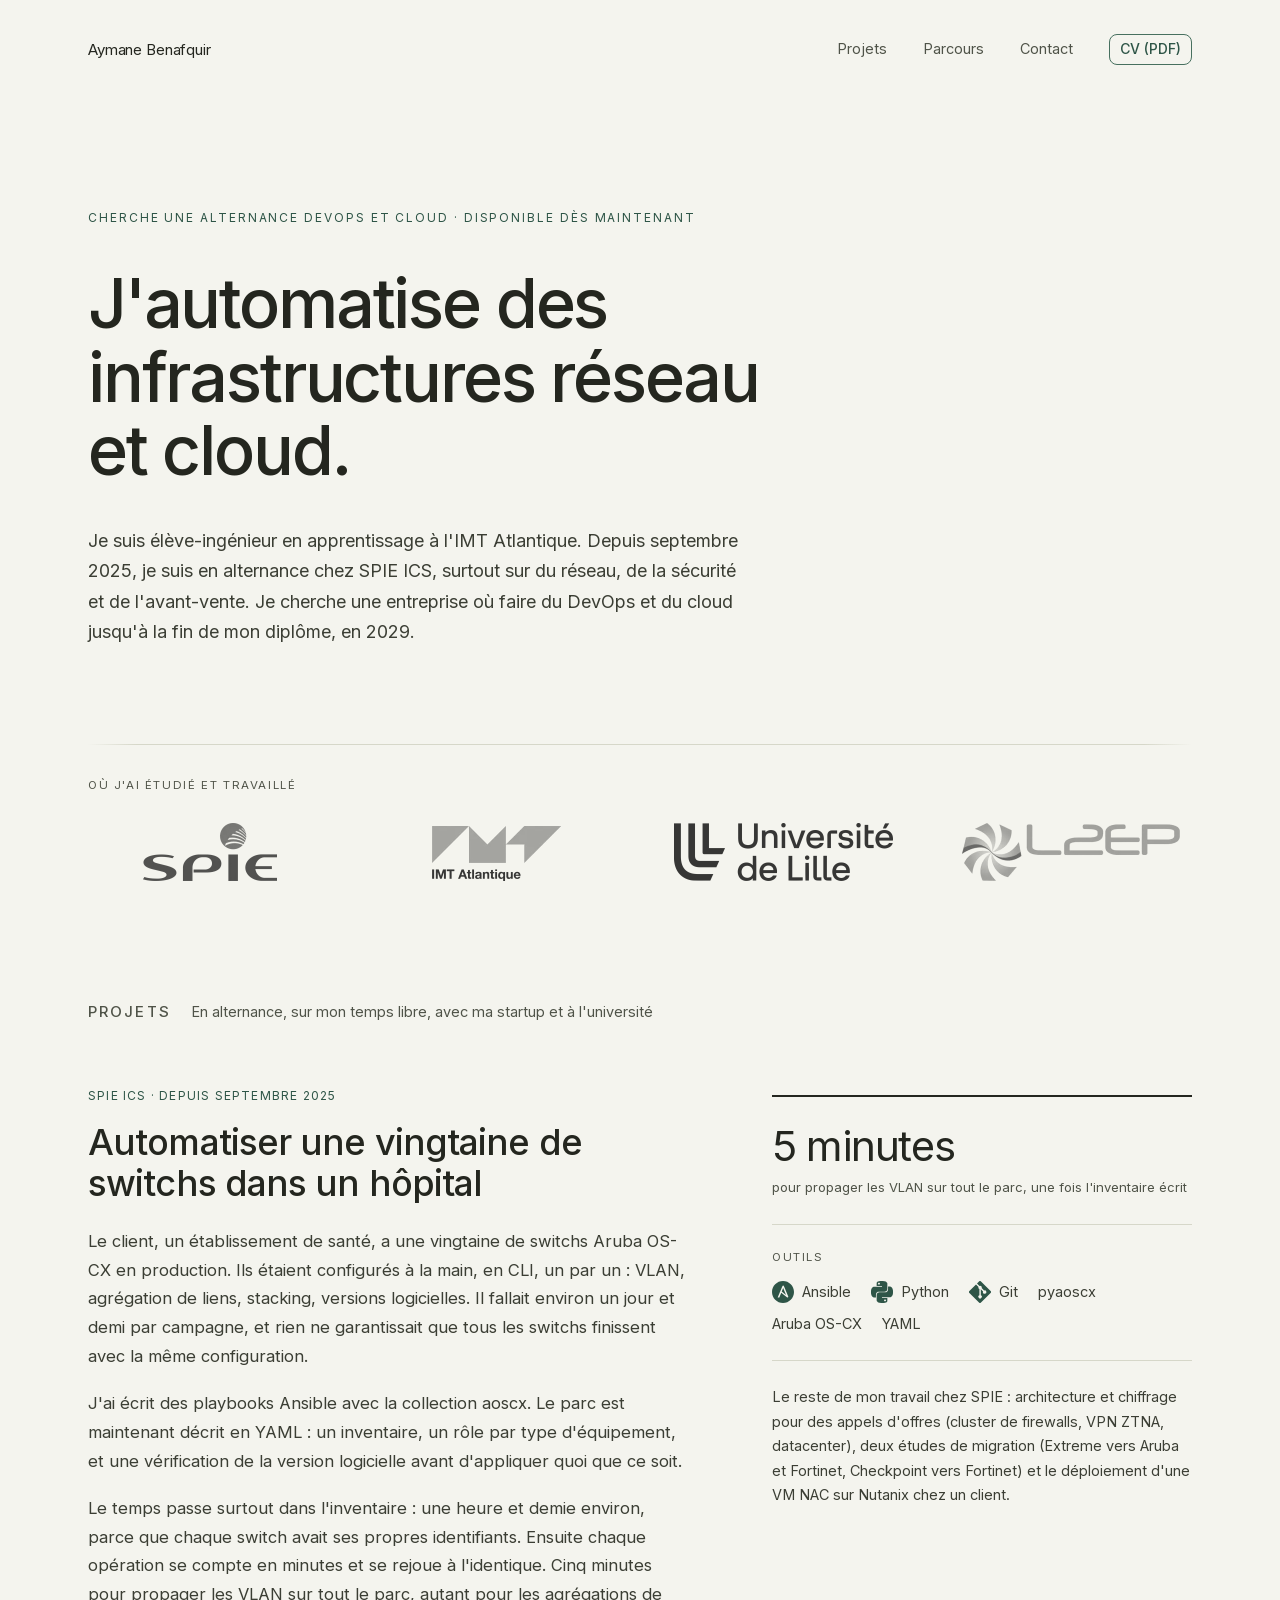
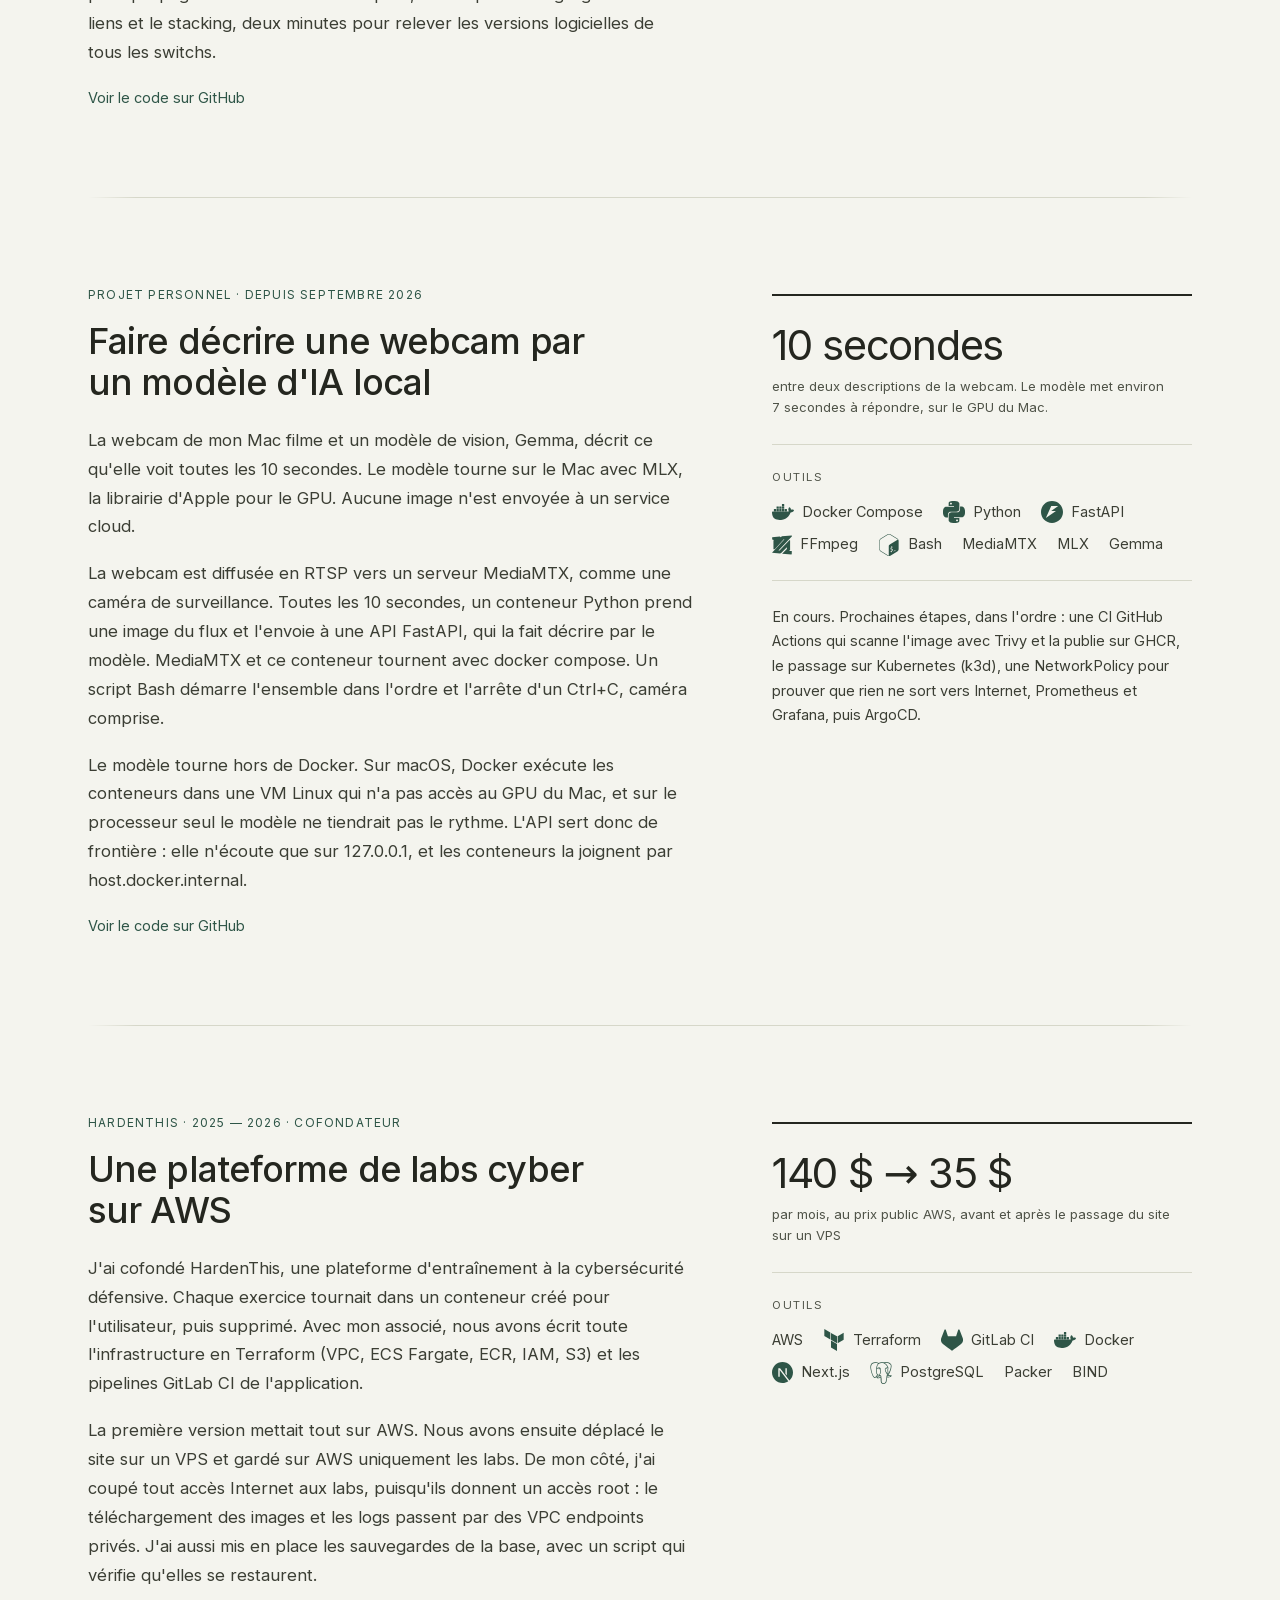
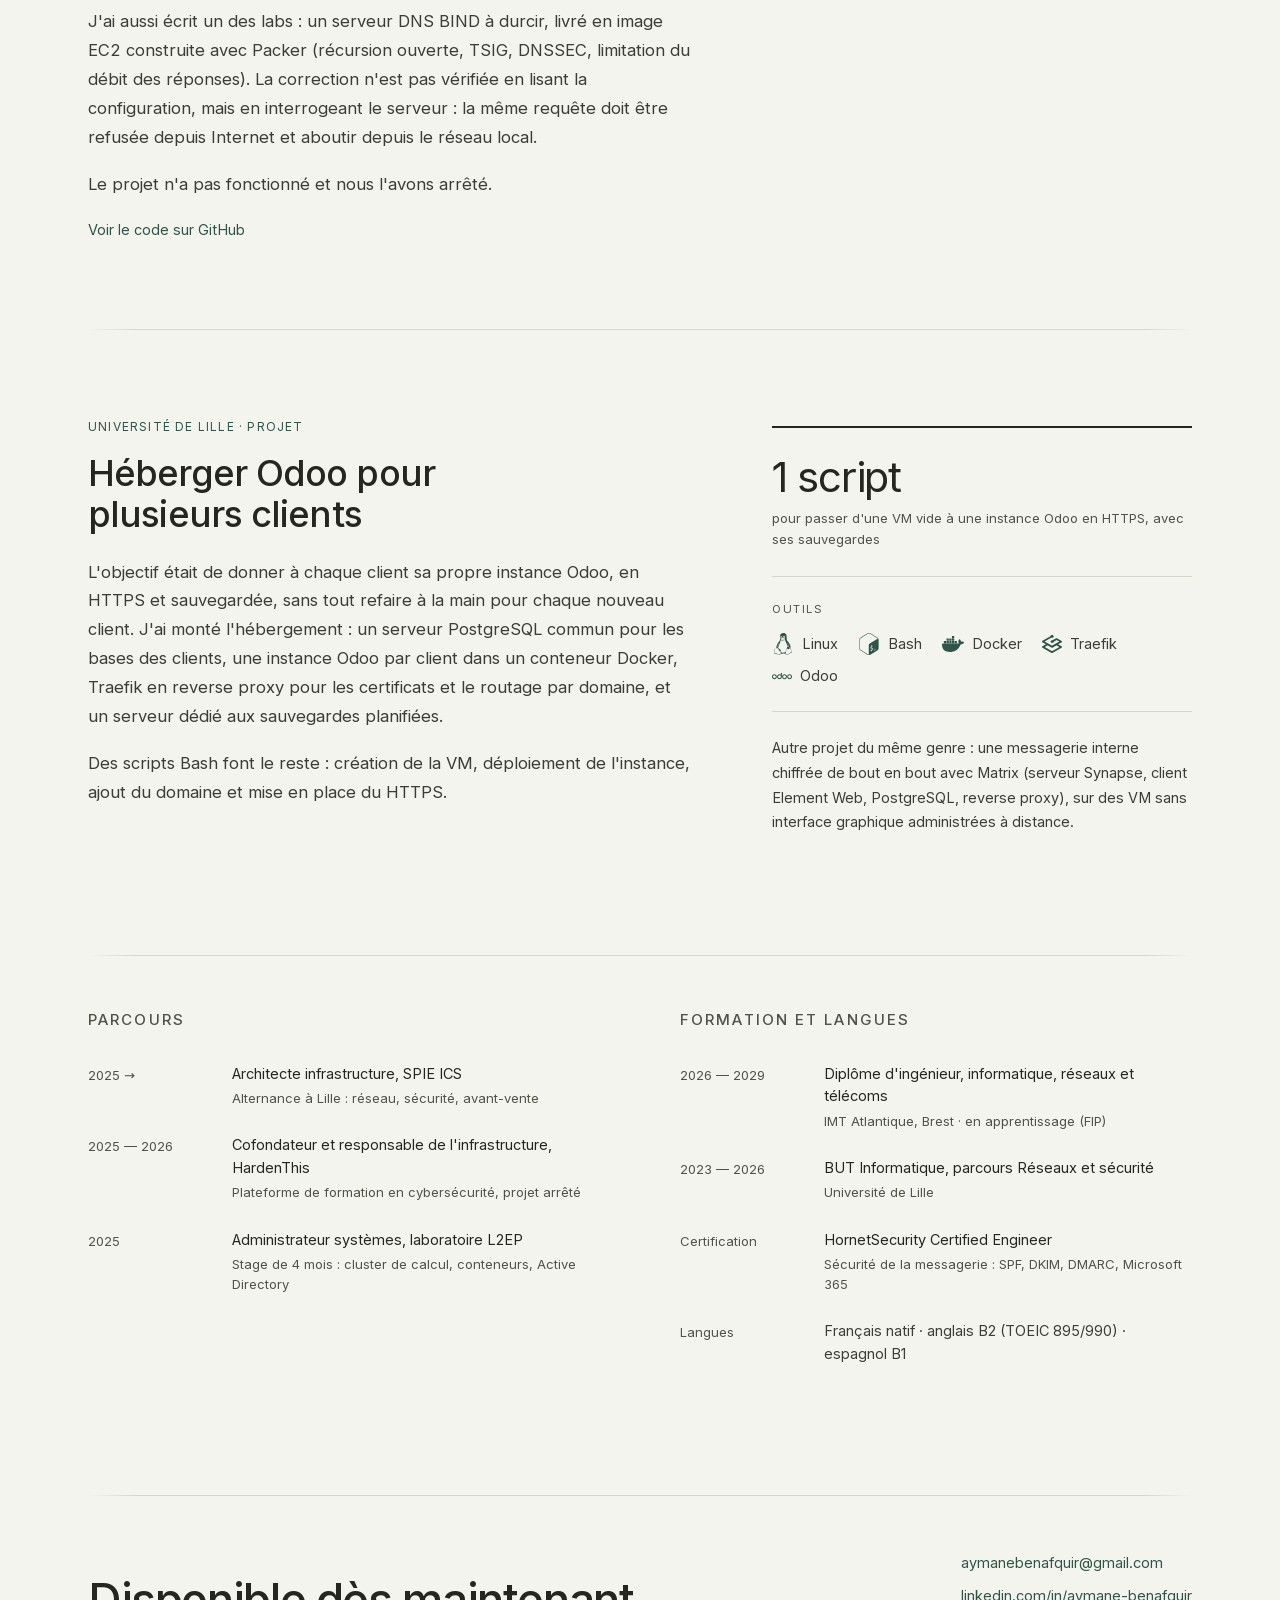
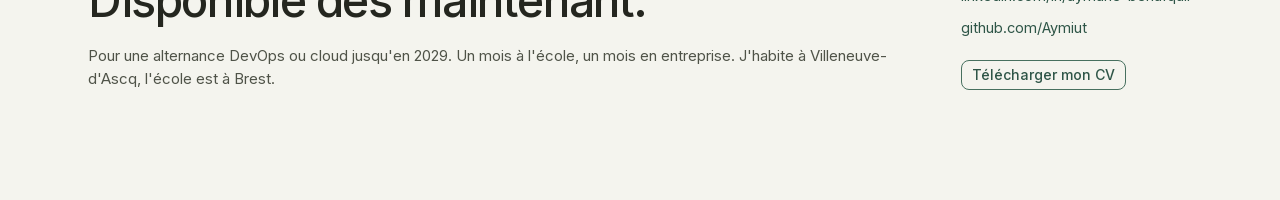
==== index.html @ 75fd4131 "Ajout du projet local-vision-assistant" ====
<!DOCTYPE html><html lang="fr"><head><meta charset="utf-8"><meta name="viewport" content="width=device-width, initial-scale=1"><title>Aymane Benafquir · Alternance DevOps et cloud</title><meta name="description" content="Élève-ingénieur en apprentissage à l'IMT Atlantique, disponible dès maintenant pour une alternance DevOps et cloud jusqu'en 2029. Terraform, Ansible, Docker, AWS, GitLab CI."><meta name="author" content="Aymane Benafquir"><meta name="theme-color" content="#f4f4ee"><link rel="canonical" href="https://aymiut.github.io/"><meta property="og:type" content="profile"><meta property="og:title" content="Aymane Benafquir · Alternance DevOps et cloud"><meta property="og:description" content="Élève-ingénieur en apprentissage à l'IMT Atlantique, disponible dès maintenant pour une alternance DevOps et cloud jusqu'en 2029. Terraform, Ansible, Docker, AWS, GitLab CI."><meta property="og:locale" content="fr_FR"><meta property="og:url" content="https://aymiut.github.io/"><link rel="icon" href="/favicon.svg" type="image/svg+xml"><style>@font-face{font-family:Inter-323dec1836a61db6;src:url("/_astro/fonts/e868cdf4720e9ea5.woff2") format("woff2");font-display:swap;unicode-range:U+0000-00FF,U+0131,U+0152-0153,U+02BB-02BC,U+02C6,U+02DA,U+02DC,U+0304,U+0308,U+0329,U+2000-206F,U+20AC,U+2122,U+2191,U+2193,U+2212,U+2215,U+FEFF,U+FFFD;font-weight:100 900;font-style:normal;}@font-face{font-family:"Inter-323dec1836a61db6 fallback: Arial";src:local("Arial");font-display:swap;font-weight:100 900;font-style:normal;size-adjust:107.1194%;ascent-override:90.4365%;descent-override:22.518%;line-gap-override:0%;}:root{--font-inter:Inter-323dec1836a61db6,"Inter-323dec1836a61db6 fallback: Arial",system-ui,-apple-system,"Segoe UI",sans-serif;}</style><link rel="preload" href="/_astro/fonts/e868cdf4720e9ea5.woff2" as="font" type="font/woff2" crossorigin><script type="application/ld+json">{"@context":"https://schema.org","@type":"Person","name":"Aymane Benafquir","jobTitle":"Élève-ingénieur en alternance, DevOps et cloud","description":"Élève-ingénieur en apprentissage à l'IMT Atlantique, disponible dès maintenant pour une alternance DevOps et cloud jusqu'en 2029. Terraform, Ansible, Docker, AWS, GitLab CI.","email":"mailto:aymanebenafquir@gmail.com","url":"https://aymiut.github.io/","sameAs":["https://www.linkedin.com/in/aymane-benafquir","https://github.com/Aymiut"],"worksFor":{"@type":"Organization","name":"SPIE ICS"},"alumniOf":[{"@type":"CollegeOrUniversity","name":"IMT Atlantique"},{"@type":"CollegeOrUniversity","name":"Université de Lille"}],"knowsAbout":["DevOps","Cloud AWS","Infrastructure réseau","Ansible","Terraform","Docker","Linux"]}</script><style>.timeline__title[data-astro-cid-iuxs3ju7]{color:var(--muted);font-size:var(--fs-base);letter-spacing:var(--ls-label);text-transform:uppercase;margin-bottom:34px}.timeline__list[data-astro-cid-iuxs3ju7]{flex-direction:column;gap:26px;padding:0;list-style:none;display:flex}.timeline__row[data-astro-cid-iuxs3ju7]{font-size:var(--fs-item);grid-template-columns:120px 1fr;gap:24px;display:grid}.timeline__date[data-astro-cid-iuxs3ju7]{color:var(--muted);font-size:var(--fs-xs);padding-top:2px}.timeline__detail[data-astro-cid-iuxs3ju7]{color:var(--muted);font-size:var(--fs-xs);margin-top:3px}.timeline__plain[data-astro-cid-iuxs3ju7]{color:var(--body)}@media (width<=640px){.timeline__row[data-astro-cid-iuxs3ju7]{grid-template-columns:1fr;gap:6px}.timeline__date[data-astro-cid-iuxs3ju7]{padding-top:0}}.background[data-astro-cid-ten37dqi]{padding-top:var(--space-section);scroll-margin-top:32px}.background__grid[data-astro-cid-ten37dqi]{gap:var(--col-gap);grid-template-columns:1fr 1fr;padding-top:56px;display:grid}@media (width<=900px){.background__grid[data-astro-cid-ten37dqi]{grid-template-columns:1fr;gap:48px}}.contact[data-astro-cid-ubqjqawr]{padding-block:var(--space-footer-top) var(--space-footer-bottom);scroll-margin-top:32px}.contact__grid[data-astro-cid-ubqjqawr]{grid-template-columns:1fr auto;align-items:end;gap:64px;margin-top:56px;display:grid}.contact__title[data-astro-cid-ubqjqawr]{max-width:20ch;font-size:var(--fs-h2);letter-spacing:var(--ls-tight);text-wrap:pretty;margin-bottom:18px;line-height:1.1}.contact__subtitle[data-astro-cid-ubqjqawr]{color:var(--muted);font-size:var(--fs-base)}.contact__links[data-astro-cid-ubqjqawr]{font-size:var(--fs-item);flex-direction:column;align-items:flex-start;gap:10px;display:flex}.contact__cv[data-astro-cid-ubqjqawr]{margin-top:10px}@media (width<=900px){.contact__grid[data-astro-cid-ubqjqawr]{grid-template-columns:1fr;align-items:start;gap:40px;margin-top:44px}}.hero[data-astro-cid-ge2uvauf]{padding-top:var(--space-hero)}.hero__inner[data-astro-cid-ge2uvauf]{max-width:824px}.hero__kicker[data-astro-cid-ge2uvauf]{color:var(--accent);font-size:var(--fs-eyebrow);letter-spacing:var(--ls-kicker);text-transform:uppercase;margin-bottom:40px}.hero__title[data-astro-cid-ge2uvauf]{font-size:var(--fs-hero);letter-spacing:var(--ls-hero);text-wrap:pretty;line-height:1.08}.hero__lead[data-astro-cid-ge2uvauf]{max-width:60ch;color:var(--body);font-size:var(--fs-lead);text-wrap:pretty;margin-top:38px;line-height:1.7}@media (width<=1100px){.hero__kicker[data-astro-cid-ge2uvauf]{margin-bottom:28px}.hero__lead[data-astro-cid-ge2uvauf]{margin-top:28px}}.logo-band[data-astro-cid-c7dxamuz]{padding-top:var(--space-band)}.logo-band__label[data-astro-cid-c7dxamuz]{color:var(--muted);font-size:var(--fs-label);letter-spacing:var(--ls-label);text-transform:uppercase;margin:32px 0 28px;font-weight:400;line-height:1.55}.logo-band__grid[data-astro-cid-c7dxamuz]{grid-template-columns:repeat(var(--logo-count), 1fr);align-items:center;gap:44px;padding:0;list-style:none;display:grid}.logo-band__cell[data-astro-cid-c7dxamuz]{justify-content:center;align-items:center;height:58px;display:flex;overflow:hidden}@media (width<=1100px){.logo-band__grid[data-astro-cid-c7dxamuz]{gap:36px}}@media (width<=640px){.logo-band__grid[data-astro-cid-c7dxamuz]{grid-template-columns:repeat(2,1fr);gap:28px}}.site-header[data-astro-cid-fzpbxy5g]{align-items:center;gap:36px;padding-block:34px;display:flex}.site-header__name[data-astro-cid-fzpbxy5g]{font-size:var(--fs-base);letter-spacing:-.01em;margin-right:auto}.site-header__nav[data-astro-cid-fzpbxy5g]{font-size:var(--fs-small);align-items:center;gap:36px;display:flex}.site-header__link[data-astro-cid-fzpbxy5g]{color:var(--muted)}.site-header__link[data-astro-cid-fzpbxy5g]:hover{color:var(--accent)}@media (width<=700px){.site-header[data-astro-cid-fzpbxy5g]{flex-wrap:wrap;gap:16px 24px;padding-block:24px}.site-header__name[data-astro-cid-fzpbxy5g]{flex:1 0 100%;margin-right:0}.site-header__nav[data-astro-cid-fzpbxy5g]{gap:20px;margin-right:auto}}.tool-icon[data-astro-cid-k4aetswt]{color:var(--accent);display:inline-flex}.tool-icon[data-astro-cid-k4aetswt] svg{width:auto;height:var(--tool-icon-height)}.case[data-astro-cid-p5wr5ghm]{grid-template-columns:1fr var(--aside-width);gap:var(--col-gap);align-items:start;display:grid}.case__eyebrow[data-astro-cid-p5wr5ghm]{color:var(--accent);font-size:var(--fs-eyebrow);letter-spacing:var(--ls-eyebrow);text-transform:uppercase;margin-bottom:16px}.case__title[data-astro-cid-p5wr5ghm]{max-width:22ch;font-size:var(--fs-h3);letter-spacing:var(--ls-h3);text-wrap:pretty;margin-bottom:22px;line-height:1.15}.case__link[data-astro-cid-p5wr5ghm]{font-size:var(--fs-item);margin-top:20px}.case__text[data-astro-cid-p5wr5ghm]{max-width:62ch;color:var(--body);font-size:var(--fs-body);line-height:1.75}.case__text[data-astro-cid-p5wr5ghm]+.case__text[data-astro-cid-p5wr5ghm]{margin-top:18px}.case__aside[data-astro-cid-p5wr5ghm]{padding-top:8px}.case__block[data-astro-cid-p5wr5ghm]{border-top:1px solid var(--rule);padding:24px 0}.case__block[data-astro-cid-p5wr5ghm]:last-child{padding-bottom:0}.case__block--stat[data-astro-cid-p5wr5ghm]{border-top:2px solid var(--ink);padding:28px 0 26px}.case__stat[data-astro-cid-p5wr5ghm]{font-size:var(--fs-stat);letter-spacing:var(--ls-tight);line-height:1}.case__stat-caption[data-astro-cid-p5wr5ghm]{color:var(--muted);font-size:var(--fs-xs);margin-top:10px;line-height:1.6}.case__label[data-astro-cid-p5wr5ghm]{color:var(--muted);font-size:var(--fs-label);letter-spacing:var(--ls-label);text-transform:uppercase;margin-bottom:14px}.case__tools[data-astro-cid-p5wr5ghm]{flex-wrap:wrap;align-items:center;gap:10px 20px;padding:0;list-style:none;display:flex}.case__tool[data-astro-cid-p5wr5ghm]{align-items:center;gap:8px;display:inline-flex}.case__tool-name[data-astro-cid-p5wr5ghm]{color:var(--body);font-size:var(--fs-item)}.case__note[data-astro-cid-p5wr5ghm]{color:var(--body);font-size:var(--fs-small);line-height:1.7}.case__shot[data-astro-cid-p5wr5ghm]{border-radius:var(--radius-frame);background:var(--surface);height:210px;box-shadow:0 0 0 1px var(--rule);overflow:hidden}.case__shot[data-astro-cid-p5wr5ghm] img{object-fit:cover;width:100%;height:100%}@media (width<=1100px){.case[data-astro-cid-p5wr5ghm]{grid-template-columns:1fr;gap:44px}.case__aside[data-astro-cid-p5wr5ghm]{max-width:520px;padding-top:0}}.work[data-astro-cid-2bvzee3v]{padding-top:var(--space-section);scroll-margin-top:32px}.work__head[data-astro-cid-2bvzee3v]{align-items:baseline;gap:20px;margin-bottom:64px;display:flex}.work__title[data-astro-cid-2bvzee3v]{color:var(--muted);font-size:var(--fs-base);letter-spacing:var(--ls-label);text-transform:uppercase}.work__gloss[data-astro-cid-2bvzee3v]{color:var(--muted);font-size:var(--fs-small)}.work__list[data-astro-cid-2bvzee3v]{gap:var(--space-case-gap);flex-direction:column;display:flex}@media (width<=700px){.work__head[data-astro-cid-2bvzee3v]{flex-direction:column;gap:10px;margin-bottom:48px}}:root{color-scheme:light;--ground:#f4f4ee;--surface:#fbfbf6;--ink:#24261f;--body:#3b3e34;--muted:#4f5348;--rule:#d6d7c9;--rule-light:#e3e4d9;--accent:#2e5547;--accent-line:#47705f;--accent-tint:#e3ece6;--accent-tint-strong:#cfddd5;--accent-press:#1f3b31;--font-sans:var(--font-inter);--font-mono:ui-monospace, Menlo, Consolas, monospace;--fs-hero:clamp(38px, 6vw, 68px);--fs-h2:clamp(32px, 4.4vw, 46px);--fs-h3:clamp(26px, 3.4vw, 36px);--fs-stat:42px;--fs-lead:18px;--fs-body:16.5px;--fs-base:15px;--fs-item:14.5px;--fs-small:14.5px;--fs-xs:13px;--fs-eyebrow:12px;--fs-label:11.5px;--ls-hero:-.032em;--ls-tight:-.03em;--ls-h3:-.025em;--ls-title:-.015em;--ls-eyebrow:.1em;--ls-label:.14em;--ls-kicker:.16em;--page-max:1280px;--gutter:88px;--col-gap:80px;--aside-width:420px;--space-hero:110px;--space-band:96px;--space-section:120px;--space-case-gap:88px;--space-footer-top:130px;--space-footer-bottom:110px;--radius:8px;--radius-frame:10px;--radius-slot:6px;--rule-fade:48px}@media (width<=1100px){:root{--gutter:40px;--col-gap:56px;--space-hero:72px;--space-band:72px;--space-section:88px;--space-case-gap:64px;--space-footer-top:96px;--space-footer-bottom:72px;--rule-fade:24px}}@media (width<=640px){:root{--gutter:24px;--space-case-gap:56px}}*,:before,:after{box-sizing:border-box}html{-webkit-text-size-adjust:100%}@media (prefers-reduced-motion:no-preference){html{scroll-behavior:smooth}}body{background:var(--ground);color:var(--ink);font-family:var(--font-sans);font-size:var(--fs-base);-webkit-font-smoothing:antialiased;-moz-osx-font-smoothing:grayscale;margin:0;line-height:1.55}h1,h2,h3,h4{letter-spacing:var(--ls-title);margin:0;font-weight:500;line-height:1.12}p,figure,ul,ol{margin:0}img,svg{max-width:100%;display:block}a{color:var(--accent);text-underline-offset:3px;text-decoration:none}a:hover{color:var(--accent-line)}a:active{color:var(--accent-press)}:focus{outline:none}:focus-visible{outline:2px solid var(--accent);outline-offset:2px}::selection{background:#2e554738}.button{border:1px solid var(--accent-line);border-radius:var(--radius);color:var(--accent);font:500 14px/1.2 var(--font-sans);cursor:pointer;background:0 0;justify-content:center;align-items:center;gap:6px;padding:6px 10px;display:inline-flex}.button:hover{background:var(--accent-tint);border-color:var(--accent);color:var(--accent)}.button:active{background:var(--accent-tint-strong);color:var(--accent-press)}.shell{width:100%;max-width:var(--page-max);padding-inline:var(--gutter);margin-inline:auto}.rule{background:linear-gradient(to right, transparent, var(--rule) var(--rule-fade), var(--rule) calc(100% - var(--rule-fade)), transparent);border:0;height:1px}.logo-ink{filter:grayscale()contrast(1.05);opacity:.78;mix-blend-mode:multiply}.slot{border:1px dashed var(--rule);border-radius:var(--radius-slot);width:100%;height:100%;color:var(--muted);font:400 10.5px/1.35 var(--font-mono);text-align:center;background:repeating-linear-gradient(135deg,#2e55470d 0 6px,#0000 6px 12px);justify-content:center;align-items:center;padding:4px;display:flex}.logo-ink{object-fit:contain;width:auto;max-width:100%;height:auto;max-height:100%}
</style></head><body><header class="site-header shell" data-astro-cid-fzpbxy5g><span class="site-header__name" data-astro-cid-fzpbxy5g>Aymane Benafquir</span><nav class="site-header__nav" aria-label="Sections de la page" data-astro-cid-fzpbxy5g><a class="site-header__link" href="#projets" data-astro-cid-fzpbxy5g>Projets</a><a class="site-header__link" href="#parcours" data-astro-cid-fzpbxy5g>Parcours</a><a class="site-header__link" href="#contact" data-astro-cid-fzpbxy5g>Contact</a></nav><a class="button" href="/cv/aymane-benafquir.pdf" target="_blank" rel="noopener" data-astro-cid-fzpbxy5g>CV (PDF)</a></header><main><section class="hero shell" aria-labelledby="hero-title" data-astro-cid-ge2uvauf><div class="hero__inner" data-astro-cid-ge2uvauf><p class="hero__kicker" data-astro-cid-ge2uvauf>Cherche une alternance DevOps et cloud · disponible dès maintenant</p><h1 class="hero__title" id="hero-title" data-astro-cid-ge2uvauf>J&#39;automatise des infrastructures réseau et cloud.</h1><p class="hero__lead" data-astro-cid-ge2uvauf>Je suis élève-ingénieur en apprentissage à l&#39;IMT Atlantique. Depuis septembre 2025, je suis en alternance chez SPIE ICS, surtout sur du réseau, de la sécurité et de l&#39;avant-vente. Je cherche une entreprise où faire du DevOps et du cloud jusqu&#39;à la fin de mon diplôme, en 2029.</p></div></section><section class="logo-band shell" aria-labelledby="logo-band-label" data-astro-cid-c7dxamuz><div class="rule"></div><h2 class="logo-band__label" id="logo-band-label" data-astro-cid-c7dxamuz>Où j&#39;ai étudié et travaillé</h2><ul class="logo-band__grid" style="--logo-count: 4" data-astro-cid-c7dxamuz><li class="logo-band__cell" data-astro-cid-c7dxamuz><img src="/_astro/logo-spie.Cn-QYblG_Zw5tno.webp" alt="SPIE" loading="lazy" decoding="async" width="268" height="116" class="logo-ink"></li><li class="logo-band__cell" data-astro-cid-c7dxamuz><img src="/_astro/logo-imt-atlantique-compact.BAsSj_oI_2m4LKG.webp" alt="IMT Atlantique" loading="lazy" decoding="async" width="262" height="116" class="logo-ink"></li><li class="logo-band__cell" data-astro-cid-c7dxamuz><img src="/_astro/logo-universite-de-lille.CtLli8rW_2w5Yw.webp" alt="Université de Lille" loading="lazy" decoding="async" width="438" height="116" class="logo-ink"></li><li class="logo-band__cell" data-astro-cid-c7dxamuz><img src="/_astro/logo-l2ep-compact.CqHVAEwE_ZhSQzs.webp" alt="Laboratoire L2EP" loading="lazy" decoding="async" width="436" height="116" class="logo-ink"></li></ul></section><section class="work shell" id="projets" aria-labelledby="work-title" data-astro-cid-2bvzee3v><div class="work__head" data-astro-cid-2bvzee3v><h2 class="work__title" id="work-title" data-astro-cid-2bvzee3v>Projets</h2><p class="work__gloss" data-astro-cid-2bvzee3v>En alternance, sur mon temps libre, avec ma startup et à l&#39;université</p></div><div class="work__list" data-astro-cid-2bvzee3v><article class="case" data-astro-cid-p5wr5ghm><div class="case__body" data-astro-cid-p5wr5ghm><p class="case__eyebrow" data-astro-cid-p5wr5ghm>SPIE ICS · depuis septembre 2025</p><h3 class="case__title" data-astro-cid-p5wr5ghm>Automatiser une vingtaine de switchs dans un hôpital</h3><p class="case__text" data-astro-cid-p5wr5ghm>Le client, un établissement de santé, a une vingtaine de switchs Aruba OS-CX en production. Ils étaient configurés à la main, en CLI, un par un : VLAN, agrégation de liens, stacking, versions logicielles. Il fallait environ un jour et demi par campagne, et rien ne garantissait que tous les switchs finissent avec la même configuration.</p><p class="case__text" data-astro-cid-p5wr5ghm>J&#39;ai écrit des playbooks Ansible avec la collection aoscx. Le parc est maintenant décrit en YAML : un inventaire, un rôle par type d&#39;équipement, et une vérification de la version logicielle avant d&#39;appliquer quoi que ce soit.</p><p class="case__text" data-astro-cid-p5wr5ghm>Le temps passe surtout dans l&#39;inventaire : une heure et demie environ, parce que chaque switch avait ses propres identifiants. Ensuite chaque opération se compte en minutes et se rejoue à l&#39;identique. Cinq minutes pour propager les VLAN sur tout le parc, autant pour les agrégations de liens et le stacking, deux minutes pour relever les versions logicielles de tous les switchs.</p><p class="case__link" data-astro-cid-p5wr5ghm><a href="https://github.com/Aymiut/ansible-aruba-oscx" target="_blank" rel="noopener" data-astro-cid-p5wr5ghm>Voir le code sur GitHub</a></p></div><div class="case__aside" data-astro-cid-p5wr5ghm><div class="case__block case__block--stat" data-astro-cid-p5wr5ghm><p class="case__stat" data-astro-cid-p5wr5ghm>5 minutes</p><p class="case__stat-caption" data-astro-cid-p5wr5ghm>pour propager les VLAN sur tout le parc, une fois l&#39;inventaire écrit</p></div><div class="case__block" data-astro-cid-p5wr5ghm><p class="case__label" data-astro-cid-p5wr5ghm>Outils</p><ul class="case__tools" data-astro-cid-p5wr5ghm><li class="case__tool" data-astro-cid-p5wr5ghm><span class="tool-icon" style="--tool-icon-height: 22px" data-astro-cid-k4aetswt><svg fill="currentColor" role="img" viewBox="0 0 24 24" xmlns="http://www.w3.org/2000/svg"><title>Ansible</title><path d="M10.617 11.473l4.686 3.695-3.102-7.662zM12 0C5.371 0 0 5.371 0 12s5.371 12 12 12 12-5.371 12-12S18.629 0 12 0zm5.797 17.305c-.011.471-.403.842-.875.83-.236 0-.416-.09-.664-.293l-6.19-5-2.079 5.203H6.191L11.438 5.44c.124-.314.427-.52.764-.506.326-.014.63.189.742.506l4.774 11.494c.045.111.08.234.08.348-.001.009-.001.009-.001.023z"/></svg></span><span class="case__tool-name" data-astro-cid-p5wr5ghm>Ansible</span></li><li class="case__tool" data-astro-cid-p5wr5ghm><span class="tool-icon" style="--tool-icon-height: 22px" data-astro-cid-k4aetswt><svg fill="currentColor" role="img" viewBox="0 0 24 24" xmlns="http://www.w3.org/2000/svg"><title>Python</title><path d="M14.25.18l.9.2.73.26.59.3.45.32.34.34.25.34.16.33.1.3.04.26.02.2-.01.13V8.5l-.05.63-.13.55-.21.46-.26.38-.3.31-.33.25-.35.19-.35.14-.33.1-.3.07-.26.04-.21.02H8.77l-.69.05-.59.14-.5.22-.41.27-.33.32-.27.35-.2.36-.15.37-.1.35-.07.32-.04.27-.02.21v3.06H3.17l-.21-.03-.28-.07-.32-.12-.35-.18-.36-.26-.36-.36-.35-.46-.32-.59-.28-.73-.21-.88-.14-1.05-.05-1.23.06-1.22.16-1.04.24-.87.32-.71.36-.57.4-.44.42-.33.42-.24.4-.16.36-.1.32-.05.24-.01h.16l.06.01h8.16v-.83H6.18l-.01-2.75-.02-.37.05-.34.11-.31.17-.28.25-.26.31-.23.38-.2.44-.18.51-.15.58-.12.64-.1.71-.06.77-.04.84-.02 1.27.05zm-6.3 1.98l-.23.33-.08.41.08.41.23.34.33.22.41.09.41-.09.33-.22.23-.34.08-.41-.08-.41-.23-.33-.33-.22-.41-.09-.41.09zm13.09 3.95l.28.06.32.12.35.18.36.27.36.35.35.47.32.59.28.73.21.88.14 1.04.05 1.23-.06 1.23-.16 1.04-.24.86-.32.71-.36.57-.4.45-.42.33-.42.24-.4.16-.36.09-.32.05-.24.02-.16-.01h-8.22v.82h5.84l.01 2.76.02.36-.05.34-.11.31-.17.29-.25.25-.31.24-.38.2-.44.17-.51.15-.58.13-.64.09-.71.07-.77.04-.84.01-1.27-.04-1.07-.14-.9-.2-.73-.25-.59-.3-.45-.33-.34-.34-.25-.34-.16-.33-.1-.3-.04-.25-.02-.2.01-.13v-5.34l.05-.64.13-.54.21-.46.26-.38.3-.32.33-.24.35-.2.35-.14.33-.1.3-.06.26-.04.21-.02.13-.01h5.84l.69-.05.59-.14.5-.21.41-.28.33-.32.27-.35.2-.36.15-.36.1-.35.07-.32.04-.28.02-.21V6.07h2.09l.14.01zm-6.47 14.25l-.23.33-.08.41.08.41.23.33.33.23.41.08.41-.08.33-.23.23-.33.08-.41-.08-.41-.23-.33-.33-.23-.41-.08-.41.08z"/></svg></span><span class="case__tool-name" data-astro-cid-p5wr5ghm>Python</span></li><li class="case__tool" data-astro-cid-p5wr5ghm><span class="tool-icon" style="--tool-icon-height: 22px" data-astro-cid-k4aetswt><svg fill="currentColor" role="img" viewBox="0 0 24 24" xmlns="http://www.w3.org/2000/svg"><title>Git</title><path d="M13.09 23.549a1.54 1.54 0 0 1-2.18 0L.451 13.089a1.54 1.54 0 0 1 0-2.179l7.191-7.19 2.733 2.733a1.85 1.85 0 0 0 .964 2.326v6.66a1.849 1.849 0 1 0 1.54 0V8.957l2.508 2.508a1.85 1.85 0 1 0 1.09-1.09l-2.634-2.634a1.85 1.85 0 0 0-2.378-2.377L8.73 2.63 10.91.451a1.54 1.54 0 0 1 2.179 0l10.459 10.46a1.54 1.54 0 0 1 0 2.179z"/></svg></span><span class="case__tool-name" data-astro-cid-p5wr5ghm>Git</span></li><li class="case__tool" data-astro-cid-p5wr5ghm><span class="case__tool-name" data-astro-cid-p5wr5ghm>pyaoscx</span></li><li class="case__tool" data-astro-cid-p5wr5ghm><span class="case__tool-name" data-astro-cid-p5wr5ghm>Aruba OS-CX</span></li><li class="case__tool" data-astro-cid-p5wr5ghm><span class="case__tool-name" data-astro-cid-p5wr5ghm>YAML</span></li></ul></div><p class="case__block case__note" data-astro-cid-p5wr5ghm>Le reste de mon travail chez SPIE : architecture et chiffrage pour des appels d&#39;offres (cluster de firewalls, VPN ZTNA, datacenter), deux études de migration (Extreme vers Aruba et Fortinet, Checkpoint vers Fortinet) et le déploiement d&#39;une VM NAC sur Nutanix chez un client.</p></div></article><div class="rule"></div><article class="case" data-astro-cid-p5wr5ghm><div class="case__body" data-astro-cid-p5wr5ghm><p class="case__eyebrow" data-astro-cid-p5wr5ghm>Projet personnel · depuis septembre 2026</p><h3 class="case__title" data-astro-cid-p5wr5ghm>Faire décrire une webcam par un modèle d&#39;IA local</h3><p class="case__text" data-astro-cid-p5wr5ghm>La webcam de mon Mac filme et un modèle de vision, Gemma, décrit ce qu&#39;elle voit toutes les 10 secondes. Le modèle tourne sur le Mac avec MLX, la librairie d&#39;Apple pour le GPU. Aucune image n&#39;est envoyée à un service cloud.</p><p class="case__text" data-astro-cid-p5wr5ghm>La webcam est diffusée en RTSP vers un serveur MediaMTX, comme une caméra de surveillance. Toutes les 10 secondes, un conteneur Python prend une image du flux et l&#39;envoie à une API FastAPI, qui la fait décrire par le modèle. MediaMTX et ce conteneur tournent avec docker compose. Un script Bash démarre l&#39;ensemble dans l&#39;ordre et l&#39;arrête d&#39;un Ctrl+C, caméra comprise.</p><p class="case__text" data-astro-cid-p5wr5ghm>Le modèle tourne hors de Docker. Sur macOS, Docker exécute les conteneurs dans une VM Linux qui n&#39;a pas accès au GPU du Mac, et sur le processeur seul le modèle ne tiendrait pas le rythme. L&#39;API sert donc de frontière : elle n&#39;écoute que sur 127.0.0.1, et les conteneurs la joignent par host.docker.internal.</p><p class="case__link" data-astro-cid-p5wr5ghm><a href="https://github.com/Aymiut/local-vision-assistant" target="_blank" rel="noopener" data-astro-cid-p5wr5ghm>Voir le code sur GitHub</a></p></div><div class="case__aside" data-astro-cid-p5wr5ghm><div class="case__block case__block--stat" data-astro-cid-p5wr5ghm><p class="case__stat" data-astro-cid-p5wr5ghm>10 secondes</p><p class="case__stat-caption" data-astro-cid-p5wr5ghm>entre deux descriptions de la webcam. Le modèle met environ 7 secondes à répondre, sur le GPU du Mac.</p></div><div class="case__block" data-astro-cid-p5wr5ghm><p class="case__label" data-astro-cid-p5wr5ghm>Outils</p><ul class="case__tools" data-astro-cid-p5wr5ghm><li class="case__tool" data-astro-cid-p5wr5ghm><span class="tool-icon" style="--tool-icon-height: 22px" data-astro-cid-k4aetswt><svg fill="currentColor" role="img" viewBox="0 0 24 24" xmlns="http://www.w3.org/2000/svg"><title>Docker Compose</title><path d="M13.983 11.078h2.119a.186.186 0 00.186-.185V9.006a.186.186 0 00-.186-.186h-2.119a.185.185 0 00-.185.185v1.888c0 .102.083.185.185.185m-2.954-5.43h2.118a.186.186 0 00.186-.186V3.574a.186.186 0 00-.186-.185h-2.118a.185.185 0 00-.185.185v1.888c0 .102.082.185.185.185m0 2.716h2.118a.187.187 0 00.186-.186V6.29a.186.186 0 00-.186-.185h-2.118a.185.185 0 00-.185.185v1.887c0 .102.082.185.185.186m-2.93 0h2.12a.186.186 0 00.184-.186V6.29a.185.185 0 00-.185-.185H8.1a.185.185 0 00-.185.185v1.887c0 .102.083.185.185.186m-2.964 0h2.119a.186.186 0 00.185-.186V6.29a.185.185 0 00-.185-.185H5.136a.186.186 0 00-.186.185v1.887c0 .102.084.185.186.186m5.893 2.715h2.118a.186.186 0 00.186-.185V9.006a.186.186 0 00-.186-.186h-2.118a.185.185 0 00-.185.185v1.888c0 .102.082.185.185.185m-2.93 0h2.12a.185.185 0 00.184-.185V9.006a.185.185 0 00-.184-.186h-2.12a.185.185 0 00-.184.185v1.888c0 .102.083.185.185.185m-2.964 0h2.119a.185.185 0 00.185-.185V9.006a.185.185 0 00-.184-.186h-2.12a.186.186 0 00-.186.186v1.887c0 .102.084.185.186.185m-2.92 0h2.12a.185.185 0 00.184-.185V9.006a.185.185 0 00-.184-.186h-2.12a.185.185 0 00-.184.185v1.888c0 .102.082.185.185.185M23.763 9.89c-.065-.051-.672-.51-1.954-.51-.338.001-.676.03-1.01.087-.248-1.7-1.653-2.53-1.716-2.566l-.344-.199-.226.327c-.284.438-.49.922-.612 1.43-.23.97-.09 1.882.403 2.661-.595.332-1.55.413-1.744.42H.751a.751.751 0 00-.75.748 11.376 11.376 0 00.692 4.062c.545 1.428 1.355 2.48 2.41 3.124 1.18.723 3.1 1.137 5.275 1.137.983.003 1.963-.086 2.93-.266a12.248 12.248 0 003.823-1.389c.98-.567 1.86-1.288 2.61-2.136 1.252-1.418 1.998-2.997 2.553-4.4h.221c1.372 0 2.215-.549 2.68-1.009.309-.293.55-.65.707-1.046l.098-.288Z"/></svg></span><span class="case__tool-name" data-astro-cid-p5wr5ghm>Docker Compose</span></li><li class="case__tool" data-astro-cid-p5wr5ghm><span class="tool-icon" style="--tool-icon-height: 22px" data-astro-cid-k4aetswt><svg fill="currentColor" role="img" viewBox="0 0 24 24" xmlns="http://www.w3.org/2000/svg"><title>Python</title><path d="M14.25.18l.9.2.73.26.59.3.45.32.34.34.25.34.16.33.1.3.04.26.02.2-.01.13V8.5l-.05.63-.13.55-.21.46-.26.38-.3.31-.33.25-.35.19-.35.14-.33.1-.3.07-.26.04-.21.02H8.77l-.69.05-.59.14-.5.22-.41.27-.33.32-.27.35-.2.36-.15.37-.1.35-.07.32-.04.27-.02.21v3.06H3.17l-.21-.03-.28-.07-.32-.12-.35-.18-.36-.26-.36-.36-.35-.46-.32-.59-.28-.73-.21-.88-.14-1.05-.05-1.23.06-1.22.16-1.04.24-.87.32-.71.36-.57.4-.44.42-.33.42-.24.4-.16.36-.1.32-.05.24-.01h.16l.06.01h8.16v-.83H6.18l-.01-2.75-.02-.37.05-.34.11-.31.17-.28.25-.26.31-.23.38-.2.44-.18.51-.15.58-.12.64-.1.71-.06.77-.04.84-.02 1.27.05zm-6.3 1.98l-.23.33-.08.41.08.41.23.34.33.22.41.09.41-.09.33-.22.23-.34.08-.41-.08-.41-.23-.33-.33-.22-.41-.09-.41.09zm13.09 3.95l.28.06.32.12.35.18.36.27.36.35.35.47.32.59.28.73.21.88.14 1.04.05 1.23-.06 1.23-.16 1.04-.24.86-.32.71-.36.57-.4.45-.42.33-.42.24-.4.16-.36.09-.32.05-.24.02-.16-.01h-8.22v.82h5.84l.01 2.76.02.36-.05.34-.11.31-.17.29-.25.25-.31.24-.38.2-.44.17-.51.15-.58.13-.64.09-.71.07-.77.04-.84.01-1.27-.04-1.07-.14-.9-.2-.73-.25-.59-.3-.45-.33-.34-.34-.25-.34-.16-.33-.1-.3-.04-.25-.02-.2.01-.13v-5.34l.05-.64.13-.54.21-.46.26-.38.3-.32.33-.24.35-.2.35-.14.33-.1.3-.06.26-.04.21-.02.13-.01h5.84l.69-.05.59-.14.5-.21.41-.28.33-.32.27-.35.2-.36.15-.36.1-.35.07-.32.04-.28.02-.21V6.07h2.09l.14.01zm-6.47 14.25l-.23.33-.08.41.08.41.23.33.33.23.41.08.41-.08.33-.23.23-.33.08-.41-.08-.41-.23-.33-.33-.23-.41-.08-.41.08z"/></svg></span><span class="case__tool-name" data-astro-cid-p5wr5ghm>Python</span></li><li class="case__tool" data-astro-cid-p5wr5ghm><span class="tool-icon" style="--tool-icon-height: 22px" data-astro-cid-k4aetswt><svg fill="currentColor" role="img" viewBox="0 0 24 24" xmlns="http://www.w3.org/2000/svg"><title>FastAPI</title><path d="M12 .0387C5.3729.0384.0003 5.3931 0 11.9988c-.001 6.6066 5.372 11.9628 12 11.9625 6.628.0003 12.001-5.3559 12-11.9625-.0003-6.6057-5.3729-11.9604-12-11.96m-.829 5.4153h7.55l-7.5805 5.3284h5.1828L5.279 18.5436q2.9466-6.5444 5.892-13.0896"/></svg></span><span class="case__tool-name" data-astro-cid-p5wr5ghm>FastAPI</span></li><li class="case__tool" data-astro-cid-p5wr5ghm><span class="tool-icon" style="--tool-icon-height: 20px" data-astro-cid-k4aetswt><svg fill="currentColor" role="img" viewBox="0 0 24 24" xmlns="http://www.w3.org/2000/svg"><title>FFmpeg</title><path d="M21.72 17.91V6.5l-.53-.49L9.05 18.52l-1.29-.06L24 1.53l-.33-.95-11.93 1-5.75 6.6v-.23l4.7-5.39-1.38-.77-9.11.77v2.85l1.91.46v.01l.19-.01-.56.66v10.6c.609-.126 1.22-.241 1.83-.36L14.12 5.22l.83-.04L0 21.44l9.67.82 1.35-.77 6.82-6.74v2.15l-5.72 5.57 11.26.95.35-.94v-3.16l-3.29-.18c.434-.403.858-.816 1.28-1.23z"/></svg></span><span class="case__tool-name" data-astro-cid-p5wr5ghm>FFmpeg</span></li><li class="case__tool" data-astro-cid-p5wr5ghm><span class="tool-icon" style="--tool-icon-height: 22px" data-astro-cid-k4aetswt><svg fill="currentColor" role="img" viewBox="0 0 24 24" xmlns="http://www.w3.org/2000/svg"><title>Bash</title><path d="M21.038,4.9l-7.577-4.498C13.009,0.134,12.505,0,12,0c-0.505,0-1.009,0.134-1.462,0.403L2.961,4.9 C2.057,5.437,1.5,6.429,1.5,7.503v8.995c0,1.073,0.557,2.066,1.462,2.603l7.577,4.497C10.991,23.866,11.495,24,12,24 c0.505,0,1.009-0.134,1.461-0.402l7.577-4.497c0.904-0.537,1.462-1.529,1.462-2.603V7.503C22.5,6.429,21.943,5.437,21.038,4.9z M15.17,18.946l0.013,0.646c0.001,0.078-0.05,0.167-0.111,0.198l-0.383,0.22c-0.061,0.031-0.111-0.007-0.112-0.085L14.57,19.29 c-0.328,0.136-0.66,0.169-0.872,0.084c-0.04-0.016-0.057-0.075-0.041-0.142l0.139-0.584c0.011-0.046,0.036-0.092,0.069-0.121 c0.012-0.011,0.024-0.02,0.036-0.026c0.022-0.011,0.043-0.014,0.062-0.006c0.229,0.077,0.521,0.041,0.802-0.101 c0.357-0.181,0.596-0.545,0.592-0.907c-0.003-0.328-0.181-0.465-0.613-0.468c-0.55,0.001-1.064-0.107-1.072-0.917 c-0.007-0.667,0.34-1.361,0.889-1.8l-0.007-0.652c-0.001-0.08,0.048-0.168,0.111-0.2l0.37-0.236 c0.061-0.031,0.111,0.007,0.112,0.087l0.006,0.653c0.273-0.109,0.511-0.138,0.726-0.088c0.047,0.012,0.067,0.076,0.048,0.151 l-0.144,0.578c-0.011,0.044-0.036,0.088-0.065,0.116c-0.012,0.012-0.025,0.021-0.038,0.028c-0.019,0.01-0.038,0.013-0.057,0.009 c-0.098-0.022-0.332-0.073-0.699,0.113c-0.385,0.195-0.52,0.53-0.517,0.778c0.003,0.297,0.155,0.387,0.681,0.396 c0.7,0.012,1.003,0.318,1.01,1.023C16.105,17.747,15.736,18.491,15.17,18.946z M19.143,17.859c0,0.06-0.008,0.116-0.058,0.145 l-1.916,1.164c-0.05,0.029-0.09,0.004-0.09-0.056v-0.494c0-0.06,0.037-0.093,0.087-0.122l1.887-1.129 c0.05-0.029,0.09-0.004,0.09,0.056V17.859z M20.459,6.797l-7.168,4.427c-0.894,0.523-1.553,1.109-1.553,2.187v8.833 c0,0.645,0.26,1.063,0.66,1.184c-0.131,0.023-0.264,0.039-0.398,0.039c-0.42,0-0.833-0.114-1.197-0.33L3.226,18.64 c-0.741-0.44-1.201-1.261-1.201-2.142V7.503c0-0.881,0.46-1.702,1.201-2.142l7.577-4.498c0.363-0.216,0.777-0.33,1.197-0.33 c0.419,0,0.833,0.114,1.197,0.33l7.577,4.498c0.624,0.371,1.046,1.013,1.164,1.732C21.686,6.557,21.12,6.411,20.459,6.797z"/></svg></span><span class="case__tool-name" data-astro-cid-p5wr5ghm>Bash</span></li><li class="case__tool" data-astro-cid-p5wr5ghm><span class="case__tool-name" data-astro-cid-p5wr5ghm>MediaMTX</span></li><li class="case__tool" data-astro-cid-p5wr5ghm><span class="case__tool-name" data-astro-cid-p5wr5ghm>MLX</span></li><li class="case__tool" data-astro-cid-p5wr5ghm><span class="case__tool-name" data-astro-cid-p5wr5ghm>Gemma</span></li></ul></div><p class="case__block case__note" data-astro-cid-p5wr5ghm>En cours. Prochaines étapes, dans l&#39;ordre : une CI GitHub Actions qui scanne l&#39;image avec Trivy et la publie sur GHCR, le passage sur Kubernetes (k3d), une NetworkPolicy pour prouver que rien ne sort vers Internet, Prometheus et Grafana, puis ArgoCD.</p></div></article><div class="rule"></div><article class="case" data-astro-cid-p5wr5ghm><div class="case__body" data-astro-cid-p5wr5ghm><p class="case__eyebrow" data-astro-cid-p5wr5ghm>HardenThis · 2025 — 2026 · cofondateur</p><h3 class="case__title" data-astro-cid-p5wr5ghm>Une plateforme de labs cyber sur AWS</h3><p class="case__text" data-astro-cid-p5wr5ghm>J&#39;ai cofondé HardenThis, une plateforme d&#39;entraînement à la cybersécurité défensive. Chaque exercice tournait dans un conteneur créé pour l&#39;utilisateur, puis supprimé. Avec mon associé, nous avons écrit toute l&#39;infrastructure en Terraform (VPC, ECS Fargate, ECR, IAM, S3) et les pipelines GitLab CI de l&#39;application.</p><p class="case__text" data-astro-cid-p5wr5ghm>La première version mettait tout sur AWS. Nous avons ensuite déplacé le site sur un VPS et gardé sur AWS uniquement les labs. De mon côté, j&#39;ai coupé tout accès Internet aux labs, puisqu&#39;ils donnent un accès root : le téléchargement des images et les logs passent par des VPC endpoints privés. J&#39;ai aussi mis en place les sauvegardes de la base, avec un script qui vérifie qu&#39;elles se restaurent.</p><p class="case__text" data-astro-cid-p5wr5ghm>J&#39;ai aussi écrit un des labs : un serveur DNS BIND à durcir, livré en image EC2 construite avec Packer (récursion ouverte, TSIG, DNSSEC, limitation du débit des réponses). La correction n&#39;est pas vérifiée en lisant la configuration, mais en interrogeant le serveur : la même requête doit être refusée depuis Internet et aboutir depuis le réseau local.</p><p class="case__text" data-astro-cid-p5wr5ghm>Le projet n&#39;a pas fonctionné et nous l&#39;avons arrêté.</p><p class="case__link" data-astro-cid-p5wr5ghm><a href="https://github.com/Aymiut/hardenthis-infra" target="_blank" rel="noopener" data-astro-cid-p5wr5ghm>Voir le code sur GitHub</a></p></div><div class="case__aside" data-astro-cid-p5wr5ghm><div class="case__block case__block--stat" data-astro-cid-p5wr5ghm><p class="case__stat" data-astro-cid-p5wr5ghm>140 $ → 35 $</p><p class="case__stat-caption" data-astro-cid-p5wr5ghm>par mois, au prix public AWS, avant et après le passage du site sur un VPS</p></div><div class="case__block" data-astro-cid-p5wr5ghm><p class="case__label" data-astro-cid-p5wr5ghm>Outils</p><ul class="case__tools" data-astro-cid-p5wr5ghm><li class="case__tool" data-astro-cid-p5wr5ghm><span class="case__tool-name" data-astro-cid-p5wr5ghm>AWS</span></li><li class="case__tool" data-astro-cid-p5wr5ghm><span class="tool-icon" style="--tool-icon-height: 22px" data-astro-cid-k4aetswt><svg fill="currentColor" role="img" viewBox="0 0 24 24" xmlns="http://www.w3.org/2000/svg"><title>Terraform</title><path d="M1.44 0v7.575l6.561 3.79V3.787zm21.12 4.227l-6.561 3.791v7.574l6.56-3.787zM8.72 4.23v7.575l6.561 3.787V8.018zm0 8.405v7.575L15.28 24v-7.578z"/></svg></span><span class="case__tool-name" data-astro-cid-p5wr5ghm>Terraform</span></li><li class="case__tool" data-astro-cid-p5wr5ghm><span class="tool-icon" style="--tool-icon-height: 22px" data-astro-cid-k4aetswt><svg fill="currentColor" role="img" viewBox="0 0 24 24" xmlns="http://www.w3.org/2000/svg"><title>GitLab CI</title><path d="m23.6004 9.5927-.0337-.0862L20.3.9814a.851.851 0 0 0-.3362-.405.8748.8748 0 0 0-.9997.0539.8748.8748 0 0 0-.29.4399l-2.2055 6.748H7.5375l-2.2057-6.748a.8573.8573 0 0 0-.29-.4412.8748.8748 0 0 0-.9997-.0537.8585.8585 0 0 0-.3362.4049L.4332 9.5015l-.0325.0862a6.0657 6.0657 0 0 0 2.0119 7.0105l.0113.0087.03.0213 4.976 3.7264 2.462 1.8633 1.4995 1.1321a1.0085 1.0085 0 0 0 1.2197 0l1.4995-1.1321 2.4619-1.8633 5.006-3.7489.0125-.01a6.0682 6.0682 0 0 0 2.0094-7.003z"/></svg></span><span class="case__tool-name" data-astro-cid-p5wr5ghm>GitLab CI</span></li><li class="case__tool" data-astro-cid-p5wr5ghm><span class="tool-icon" style="--tool-icon-height: 22px" data-astro-cid-k4aetswt><svg fill="currentColor" role="img" viewBox="0 0 24 24" xmlns="http://www.w3.org/2000/svg"><title>Docker</title><path d="M13.983 11.078h2.119a.186.186 0 00.186-.185V9.006a.186.186 0 00-.186-.186h-2.119a.185.185 0 00-.185.185v1.888c0 .102.083.185.185.185m-2.954-5.43h2.118a.186.186 0 00.186-.186V3.574a.186.186 0 00-.186-.185h-2.118a.185.185 0 00-.185.185v1.888c0 .102.082.185.185.185m0 2.716h2.118a.187.187 0 00.186-.186V6.29a.186.186 0 00-.186-.185h-2.118a.185.185 0 00-.185.185v1.887c0 .102.082.185.185.186m-2.93 0h2.12a.186.186 0 00.184-.186V6.29a.185.185 0 00-.185-.185H8.1a.185.185 0 00-.185.185v1.887c0 .102.083.185.185.186m-2.964 0h2.119a.186.186 0 00.185-.186V6.29a.185.185 0 00-.185-.185H5.136a.186.186 0 00-.186.185v1.887c0 .102.084.185.186.186m5.893 2.715h2.118a.186.186 0 00.186-.185V9.006a.186.186 0 00-.186-.186h-2.118a.185.185 0 00-.185.185v1.888c0 .102.082.185.185.185m-2.93 0h2.12a.185.185 0 00.184-.185V9.006a.185.185 0 00-.184-.186h-2.12a.185.185 0 00-.184.185v1.888c0 .102.083.185.185.185m-2.964 0h2.119a.185.185 0 00.185-.185V9.006a.185.185 0 00-.184-.186h-2.12a.186.186 0 00-.186.186v1.887c0 .102.084.185.186.185m-2.92 0h2.12a.185.185 0 00.184-.185V9.006a.185.185 0 00-.184-.186h-2.12a.185.185 0 00-.184.185v1.888c0 .102.082.185.185.185M23.763 9.89c-.065-.051-.672-.51-1.954-.51-.338.001-.676.03-1.01.087-.248-1.7-1.653-2.53-1.716-2.566l-.344-.199-.226.327c-.284.438-.49.922-.612 1.43-.23.97-.09 1.882.403 2.661-.595.332-1.55.413-1.744.42H.751a.751.751 0 00-.75.748 11.376 11.376 0 00.692 4.062c.545 1.428 1.355 2.48 2.41 3.124 1.18.723 3.1 1.137 5.275 1.137.983.003 1.963-.086 2.93-.266a12.248 12.248 0 003.823-1.389c.98-.567 1.86-1.288 2.61-2.136 1.252-1.418 1.998-2.997 2.553-4.4h.221c1.372 0 2.215-.549 2.68-1.009.309-.293.55-.65.707-1.046l.098-.288Z"/></svg></span><span class="case__tool-name" data-astro-cid-p5wr5ghm>Docker</span></li><li class="case__tool" data-astro-cid-p5wr5ghm><span class="tool-icon" style="--tool-icon-height: 21px" data-astro-cid-k4aetswt><svg fill="currentColor" role="img" viewBox="0 0 24 24" xmlns="http://www.w3.org/2000/svg"><title>Next.js</title><path d="M18.665 21.978C16.758 23.255 14.465 24 12 24 5.377 24 0 18.623 0 12S5.377 0 12 0s12 5.377 12 12c0 3.583-1.574 6.801-4.067 9.001L9.219 7.2H7.2v9.596h1.615V9.251l9.85 12.727Zm-3.332-8.533 1.6 2.061V7.2h-1.6v6.245Z"/></svg></span><span class="case__tool-name" data-astro-cid-p5wr5ghm>Next.js</span></li><li class="case__tool" data-astro-cid-p5wr5ghm><span class="tool-icon" style="--tool-icon-height: 22px" data-astro-cid-k4aetswt><svg fill="currentColor" role="img" viewBox="0 0 24 24" xmlns="http://www.w3.org/2000/svg"><title>PostgreSQL</title><path d="M23.5594 14.7228a.5269.5269 0 0 0-.0563-.1191c-.139-.2632-.4768-.3418-1.0074-.2321-1.6533.3411-2.2935.1312-2.5256-.0191 1.342-2.0482 2.445-4.522 3.0411-6.8297.2714-1.0507.7982-3.5237.1222-4.7316a1.5641 1.5641 0 0 0-.1509-.235C21.6931.9086 19.8007.0248 17.5099.0005c-1.4947-.0158-2.7705.3461-3.1161.4794a9.449 9.449 0 0 0-.5159-.0816 8.044 8.044 0 0 0-1.3114-.1278c-1.1822-.0184-2.2038.2642-3.0498.8406-.8573-.3211-4.7888-1.645-7.2219.0788C.9359 2.1526.3086 3.8733.4302 6.3043c.0409.818.5069 3.334 1.2423 5.7436.4598 1.5065.9387 2.7019 1.4334 3.582.553.9942 1.1259 1.5933 1.7143 1.7895.4474.1491 1.1327.1441 1.8581-.7279.8012-.9635 1.5903-1.8258 1.9446-2.2069.4351.2355.9064.3625 1.39.3772a.0569.0569 0 0 0 .0004.0041 11.0312 11.0312 0 0 0-.2472.3054c-.3389.4302-.4094.5197-1.5002.7443-.3102.064-1.1344.2339-1.1464.8115-.0025.1224.0329.2309.0919.3268.2269.4231.9216.6097 1.015.6331 1.3345.3335 2.5044.092 3.3714-.6787-.017 2.231.0775 4.4174.3454 5.0874.2212.5529.7618 1.9045 2.4692 1.9043.2505 0 .5263-.0291.8296-.0941 1.7819-.3821 2.5557-1.1696 2.855-2.9059.1503-.8707.4016-2.8753.5388-4.1012.0169-.0703.0357-.1207.057-.1362.0007-.0005.0697-.0471.4272.0307a.3673.3673 0 0 0 .0443.0068l.2539.0223.0149.001c.8468.0384 1.9114-.1426 2.5312-.4308.6438-.2988 1.8057-1.0323 1.5951-1.6698zM2.371 11.8765c-.7435-2.4358-1.1779-4.8851-1.2123-5.5719-.1086-2.1714.4171-3.6829 1.5623-4.4927 1.8367-1.2986 4.8398-.5408 6.108-.13-.0032.0032-.0066.0061-.0098.0094-2.0238 2.044-1.9758 5.536-1.9708 5.7495-.0002.0823.0066.1989.0162.3593.0348.5873.0996 1.6804-.0735 2.9184-.1609 1.1504.1937 2.2764.9728 3.0892.0806.0841.1648.1631.2518.2374-.3468.3714-1.1004 1.1926-1.9025 2.1576-.5677.6825-.9597.5517-1.0886.5087-.3919-.1307-.813-.5871-1.2381-1.3223-.4796-.839-.9635-2.0317-1.4155-3.5126zm6.0072 5.0871c-.1711-.0428-.3271-.1132-.4322-.1772.0889-.0394.2374-.0902.4833-.1409 1.2833-.2641 1.4815-.4506 1.9143-1.0002.0992-.126.2116-.2687.3673-.4426a.3549.3549 0 0 0 .0737-.1298c.1708-.1513.2724-.1099.4369-.0417.156.0646.3078.26.3695.4752.0291.1016.0619.2945-.0452.4444-.9043 1.2658-2.2216 1.2494-3.1676 1.0128zm2.094-3.988-.0525.141c-.133.3566-.2567.6881-.3334 1.003-.6674-.0021-1.3168-.2872-1.8105-.8024-.6279-.6551-.9131-1.5664-.7825-2.5004.1828-1.3079.1153-2.4468.079-3.0586-.005-.0857-.0095-.1607-.0122-.2199.2957-.2621 1.6659-.9962 2.6429-.7724.4459.1022.7176.4057.8305.928.5846 2.7038.0774 3.8307-.3302 4.7363-.084.1866-.1633.3629-.2311.5454zm7.3637 4.5725c-.0169.1768-.0358.376-.0618.5959l-.146.4383a.3547.3547 0 0 0-.0182.1077c-.0059.4747-.054.6489-.115.8693-.0634.2292-.1353.4891-.1794 1.0575-.11 1.4143-.8782 2.2267-2.4172 2.5565-1.5155.3251-1.7843-.4968-2.0212-1.2217a6.5824 6.5824 0 0 0-.0769-.2266c-.2154-.5858-.1911-1.4119-.1574-2.5551.0165-.5612-.0249-1.9013-.3302-2.6462.0044-.2932.0106-.5909.019-.8918a.3529.3529 0 0 0-.0153-.1126 1.4927 1.4927 0 0 0-.0439-.208c-.1226-.4283-.4213-.7866-.7797-.9351-.1424-.059-.4038-.1672-.7178-.0869.067-.276.1831-.5875.309-.9249l.0529-.142c.0595-.16.134-.3257.213-.5012.4265-.9476 1.0106-2.2453.3766-5.1772-.2374-1.0981-1.0304-1.6343-2.2324-1.5098-.7207.0746-1.3799.3654-1.7088.5321a5.6716 5.6716 0 0 0-.1958.1041c.0918-1.1064.4386-3.1741 1.7357-4.4823a4.0306 4.0306 0 0 1 .3033-.276.3532.3532 0 0 0 .1447-.0644c.7524-.5706 1.6945-.8506 2.802-.8325.4091.0067.8017.0339 1.1742.081 1.939.3544 3.2439 1.4468 4.0359 2.3827.8143.9623 1.2552 1.9315 1.4312 2.4543-1.3232-.1346-2.2234.1268-2.6797.779-.9926 1.4189.543 4.1729 1.2811 5.4964.1353.2426.2522.4522.2889.5413.2403.5825.5515.9713.7787 1.2552.0696.087.1372.1714.1885.245-.4008.1155-1.1208.3825-1.0552 1.717-.0123.1563-.0423.4469-.0834.8148-.0461.2077-.0702.4603-.0994.7662zm.8905-1.6211c-.0405-.8316.2691-.9185.5967-1.0105a2.8566 2.8566 0 0 0 .135-.0406 1.202 1.202 0 0 0 .1342.103c.5703.3765 1.5823.4213 3.0068.1344-.2016.1769-.5189.3994-.9533.6011-.4098.1903-1.0957.333-1.7473.3636-.7197.0336-1.0859-.0807-1.1721-.151zm.5695-9.2712c-.0059.3508-.0542.6692-.1054 1.0017-.055.3576-.112.7274-.1264 1.1762-.0142.4368.0404.8909.0932 1.3301.1066.887.216 1.8003-.2075 2.7014a3.5272 3.5272 0 0 1-.1876-.3856c-.0527-.1276-.1669-.3326-.3251-.6162-.6156-1.1041-2.0574-3.6896-1.3193-4.7446.3795-.5427 1.3408-.5661 2.1781-.463zm.2284 7.0137a12.3762 12.3762 0 0 0-.0853-.1074l-.0355-.0444c.7262-1.1995.5842-2.3862.4578-3.4385-.0519-.4318-.1009-.8396-.0885-1.2226.0129-.4061.0666-.7543.1185-1.0911.0639-.415.1288-.8443.1109-1.3505.0134-.0531.0188-.1158.0118-.1902-.0457-.4855-.5999-1.938-1.7294-3.253-.6076-.7073-1.4896-1.4972-2.6889-2.0395.5251-.1066 1.2328-.2035 2.0244-.1859 2.0515.0456 3.6746.8135 4.8242 2.2824a.908.908 0 0 1 .0667.1002c.7231 1.3556-.2762 6.2751-2.9867 10.5405zm-8.8166-6.1162c-.025.1794-.3089.4225-.6211.4225a.5821.5821 0 0 1-.0809-.0056c-.1873-.026-.3765-.144-.5059-.3156-.0458-.0605-.1203-.178-.1055-.2844.0055-.0401.0261-.0985.0925-.1488.1182-.0894.3518-.1226.6096-.0867.3163.0441.6426.1938.6113.4186zm7.9305-.4114c.0111.0792-.049.201-.1531.3102-.0683.0717-.212.1961-.4079.2232a.5456.5456 0 0 1-.075.0052c-.2935 0-.5414-.2344-.5607-.3717-.024-.1765.2641-.3106.5611-.352.297-.0414.6111.0088.6356.1851z"/></svg></span><span class="case__tool-name" data-astro-cid-p5wr5ghm>PostgreSQL</span></li><li class="case__tool" data-astro-cid-p5wr5ghm><span class="case__tool-name" data-astro-cid-p5wr5ghm>Packer</span></li><li class="case__tool" data-astro-cid-p5wr5ghm><span class="case__tool-name" data-astro-cid-p5wr5ghm>BIND</span></li></ul></div></div></article><div class="rule"></div><article class="case" data-astro-cid-p5wr5ghm><div class="case__body" data-astro-cid-p5wr5ghm><p class="case__eyebrow" data-astro-cid-p5wr5ghm>Université de Lille · projet</p><h3 class="case__title" data-astro-cid-p5wr5ghm>Héberger Odoo pour plusieurs clients</h3><p class="case__text" data-astro-cid-p5wr5ghm>L&#39;objectif était de donner à chaque client sa propre instance Odoo, en HTTPS et sauvegardée, sans tout refaire à la main pour chaque nouveau client. J&#39;ai monté l&#39;hébergement : un serveur PostgreSQL commun pour les bases des clients, une instance Odoo par client dans un conteneur Docker, Traefik en reverse proxy pour les certificats et le routage par domaine, et un serveur dédié aux sauvegardes planifiées.</p><p class="case__text" data-astro-cid-p5wr5ghm>Des scripts Bash font le reste : création de la VM, déploiement de l&#39;instance, ajout du domaine et mise en place du HTTPS.</p></div><div class="case__aside" data-astro-cid-p5wr5ghm><div class="case__block case__block--stat" data-astro-cid-p5wr5ghm><p class="case__stat" data-astro-cid-p5wr5ghm>1 script</p><p class="case__stat-caption" data-astro-cid-p5wr5ghm>pour passer d&#39;une VM vide à une instance Odoo en HTTPS, avec ses sauvegardes</p></div><div class="case__block" data-astro-cid-p5wr5ghm><p class="case__label" data-astro-cid-p5wr5ghm>Outils</p><ul class="case__tools" data-astro-cid-p5wr5ghm><li class="case__tool" data-astro-cid-p5wr5ghm><span class="tool-icon" style="--tool-icon-height: 22px" data-astro-cid-k4aetswt><svg fill="currentColor" role="img" viewBox="0 0 24 24" xmlns="http://www.w3.org/2000/svg"><title>Linux</title><path d="M12.504 0c-.155 0-.315.008-.48.021-4.226.333-3.105 4.807-3.17 6.298-.076 1.092-.3 1.953-1.05 3.02-.885 1.051-2.127 2.75-2.716 4.521-.278.832-.41 1.684-.287 2.489a.424.424 0 00-.11.135c-.26.268-.45.6-.663.839-.199.199-.485.267-.797.4-.313.136-.658.269-.864.68-.09.189-.136.394-.132.602 0 .199.027.4.055.536.058.399.116.728.04.97-.249.68-.28 1.145-.106 1.484.174.334.535.47.94.601.81.2 1.91.135 2.774.6.926.466 1.866.67 2.616.47.526-.116.97-.464 1.208-.946.587-.003 1.23-.269 2.26-.334.699-.058 1.574.267 2.577.2.025.134.063.198.114.333l.003.003c.391.778 1.113 1.132 1.884 1.071.771-.06 1.592-.536 2.257-1.306.631-.765 1.683-1.084 2.378-1.503.348-.199.629-.469.649-.853.023-.4-.2-.811-.714-1.376v-.097l-.003-.003c-.17-.2-.25-.535-.338-.926-.085-.401-.182-.786-.492-1.046h-.003c-.059-.054-.123-.067-.188-.135a.357.357 0 00-.19-.064c.431-1.278.264-2.55-.173-3.694-.533-1.41-1.465-2.638-2.175-3.483-.796-1.005-1.576-1.957-1.56-3.368.026-2.152.236-6.133-3.544-6.139zm.529 3.405h.013c.213 0 .396.062.584.198.19.135.33.332.438.533.105.259.158.459.166.724 0-.02.006-.04.006-.06v.105a.086.086 0 01-.004-.021l-.004-.024a1.807 1.807 0 01-.15.706.953.953 0 01-.213.335.71.71 0 00-.088-.042c-.104-.045-.198-.064-.284-.133a1.312 1.312 0 00-.22-.066c.05-.06.146-.133.183-.198.053-.128.082-.264.088-.402v-.02a1.21 1.21 0 00-.061-.4c-.045-.134-.101-.2-.183-.333-.084-.066-.167-.132-.267-.132h-.016c-.093 0-.176.03-.262.132a.8.8 0 00-.205.334 1.18 1.18 0 00-.09.4v.019c.002.089.008.179.02.267-.193-.067-.438-.135-.607-.202a1.635 1.635 0 01-.018-.2v-.02a1.772 1.772 0 01.15-.768c.082-.22.232-.406.43-.533a.985.985 0 01.594-.2zm-2.962.059h.036c.142 0 .27.048.399.135.146.129.264.288.344.465.09.199.14.4.153.667v.004c.007.134.006.2-.002.266v.08c-.03.007-.056.018-.083.024-.152.055-.274.135-.393.2.012-.09.013-.18.003-.267v-.015c-.012-.133-.04-.2-.082-.333a.613.613 0 00-.166-.267.248.248 0 00-.183-.064h-.021c-.071.006-.13.04-.186.132a.552.552 0 00-.12.27.944.944 0 00-.023.33v.015c.012.135.037.2.08.334.046.134.098.2.166.268.01.009.02.018.034.024-.07.057-.117.07-.176.136a.304.304 0 01-.131.068 2.62 2.62 0 01-.275-.402 1.772 1.772 0 01-.155-.667 1.759 1.759 0 01.08-.668 1.43 1.43 0 01.283-.535c.128-.133.26-.2.418-.2zm1.37 1.706c.332 0 .733.065 1.216.399.293.2.523.269 1.052.468h.003c.255.136.405.266.478.399v-.131a.571.571 0 01.016.47c-.123.31-.516.643-1.063.842v.002c-.268.135-.501.333-.775.465-.276.135-.588.292-1.012.267a1.139 1.139 0 01-.448-.067 3.566 3.566 0 01-.322-.198c-.195-.135-.363-.332-.612-.465v-.005h-.005c-.4-.246-.616-.512-.686-.71-.07-.268-.005-.47.193-.6.224-.135.38-.271.483-.336.104-.074.143-.102.176-.131h.002v-.003c.169-.202.436-.47.839-.601.139-.036.294-.065.466-.065zm2.8 2.142c.358 1.417 1.196 3.475 1.735 4.473.286.534.855 1.659 1.102 3.024.156-.005.33.018.513.064.646-1.671-.546-3.467-1.089-3.966-.22-.2-.232-.335-.123-.335.59.534 1.365 1.572 1.646 2.757.13.535.16 1.104.021 1.67.067.028.135.06.205.067 1.032.534 1.413.938 1.23 1.537v-.043c-.06-.003-.12 0-.18 0h-.016c.151-.467-.182-.825-1.065-1.224-.915-.4-1.646-.336-1.77.465-.008.043-.013.066-.018.135-.068.023-.139.053-.209.064-.43.268-.662.669-.793 1.187-.13.533-.17 1.156-.205 1.869v.003c-.02.334-.17.838-.319 1.35-1.5 1.072-3.58 1.538-5.348.334a2.645 2.645 0 00-.402-.533 1.45 1.45 0 00-.275-.333c.182 0 .338-.03.465-.067a.615.615 0 00.314-.334c.108-.267 0-.697-.345-1.163-.345-.467-.931-.995-1.788-1.521-.63-.4-.986-.87-1.15-1.396-.165-.534-.143-1.085-.015-1.645.245-1.07.873-2.11 1.274-2.763.107-.065.037.135-.408.974-.396.751-1.14 2.497-.122 3.854a8.123 8.123 0 01.647-2.876c.564-1.278 1.743-3.504 1.836-5.268.048.036.217.135.289.202.218.133.38.333.59.465.21.201.477.335.876.335.039.003.075.006.11.006.412 0 .73-.134.997-.268.29-.134.52-.334.74-.4h.005c.467-.135.835-.402 1.044-.7zm2.185 8.958c.037.6.343 1.245.882 1.377.588.134 1.434-.333 1.791-.765l.211-.01c.315-.007.577.01.847.268l.003.003c.208.199.305.53.391.876.085.4.154.78.409 1.066.486.527.645.906.636 1.14l.003-.007v.018l-.003-.012c-.015.262-.185.396-.498.595-.63.401-1.746.712-2.457 1.57-.618.737-1.37 1.14-2.036 1.191-.664.053-1.237-.2-1.574-.898l-.005-.003c-.21-.4-.12-1.025.056-1.69.176-.668.428-1.344.463-1.897.037-.714.076-1.335.195-1.814.12-.465.308-.797.641-.984l.045-.022zm-10.814.049h.01c.053 0 .105.005.157.014.376.055.706.333 1.023.752l.91 1.664.003.003c.243.533.754 1.064 1.189 1.637.434.598.77 1.131.729 1.57v.006c-.057.744-.48 1.148-1.125 1.294-.645.135-1.52.002-2.395-.464-.968-.536-2.118-.469-2.857-.602-.369-.066-.61-.2-.723-.4-.11-.2-.113-.602.123-1.23v-.004l.002-.003c.117-.334.03-.752-.027-1.118-.055-.401-.083-.71.043-.94.16-.334.396-.4.69-.533.294-.135.64-.202.915-.47h.002v-.002c.256-.268.445-.601.668-.838.19-.201.38-.336.663-.336zm7.159-9.074c-.435.201-.945.535-1.488.535-.542 0-.97-.267-1.28-.466-.154-.134-.28-.268-.373-.335-.164-.134-.144-.333-.074-.333.109.016.129.134.199.2.096.066.215.2.36.333.292.2.68.467 1.167.467.485 0 1.053-.267 1.398-.466.195-.135.445-.334.648-.467.156-.136.149-.267.279-.267.128.016.034.134-.147.332a8.097 8.097 0 01-.69.468zm-1.082-1.583V5.64c-.006-.02.013-.042.029-.05.074-.043.18-.027.26.004.063 0 .16.067.15.135-.006.049-.085.066-.135.066-.055 0-.092-.043-.141-.068-.052-.018-.146-.008-.163-.065zm-.551 0c-.02.058-.113.049-.166.066-.047.025-.086.068-.14.068-.05 0-.13-.02-.136-.068-.01-.066.088-.133.15-.133.08-.031.184-.047.259-.005.019.009.036.03.03.05v.02h.003z"/></svg></span><span class="case__tool-name" data-astro-cid-p5wr5ghm>Linux</span></li><li class="case__tool" data-astro-cid-p5wr5ghm><span class="tool-icon" style="--tool-icon-height: 22px" data-astro-cid-k4aetswt><svg fill="currentColor" role="img" viewBox="0 0 24 24" xmlns="http://www.w3.org/2000/svg"><title>Bash</title><path d="M21.038,4.9l-7.577-4.498C13.009,0.134,12.505,0,12,0c-0.505,0-1.009,0.134-1.462,0.403L2.961,4.9 C2.057,5.437,1.5,6.429,1.5,7.503v8.995c0,1.073,0.557,2.066,1.462,2.603l7.577,4.497C10.991,23.866,11.495,24,12,24 c0.505,0,1.009-0.134,1.461-0.402l7.577-4.497c0.904-0.537,1.462-1.529,1.462-2.603V7.503C22.5,6.429,21.943,5.437,21.038,4.9z M15.17,18.946l0.013,0.646c0.001,0.078-0.05,0.167-0.111,0.198l-0.383,0.22c-0.061,0.031-0.111-0.007-0.112-0.085L14.57,19.29 c-0.328,0.136-0.66,0.169-0.872,0.084c-0.04-0.016-0.057-0.075-0.041-0.142l0.139-0.584c0.011-0.046,0.036-0.092,0.069-0.121 c0.012-0.011,0.024-0.02,0.036-0.026c0.022-0.011,0.043-0.014,0.062-0.006c0.229,0.077,0.521,0.041,0.802-0.101 c0.357-0.181,0.596-0.545,0.592-0.907c-0.003-0.328-0.181-0.465-0.613-0.468c-0.55,0.001-1.064-0.107-1.072-0.917 c-0.007-0.667,0.34-1.361,0.889-1.8l-0.007-0.652c-0.001-0.08,0.048-0.168,0.111-0.2l0.37-0.236 c0.061-0.031,0.111,0.007,0.112,0.087l0.006,0.653c0.273-0.109,0.511-0.138,0.726-0.088c0.047,0.012,0.067,0.076,0.048,0.151 l-0.144,0.578c-0.011,0.044-0.036,0.088-0.065,0.116c-0.012,0.012-0.025,0.021-0.038,0.028c-0.019,0.01-0.038,0.013-0.057,0.009 c-0.098-0.022-0.332-0.073-0.699,0.113c-0.385,0.195-0.52,0.53-0.517,0.778c0.003,0.297,0.155,0.387,0.681,0.396 c0.7,0.012,1.003,0.318,1.01,1.023C16.105,17.747,15.736,18.491,15.17,18.946z M19.143,17.859c0,0.06-0.008,0.116-0.058,0.145 l-1.916,1.164c-0.05,0.029-0.09,0.004-0.09-0.056v-0.494c0-0.06,0.037-0.093,0.087-0.122l1.887-1.129 c0.05-0.029,0.09-0.004,0.09,0.056V17.859z M20.459,6.797l-7.168,4.427c-0.894,0.523-1.553,1.109-1.553,2.187v8.833 c0,0.645,0.26,1.063,0.66,1.184c-0.131,0.023-0.264,0.039-0.398,0.039c-0.42,0-0.833-0.114-1.197-0.33L3.226,18.64 c-0.741-0.44-1.201-1.261-1.201-2.142V7.503c0-0.881,0.46-1.702,1.201-2.142l7.577-4.498c0.363-0.216,0.777-0.33,1.197-0.33 c0.419,0,0.833,0.114,1.197,0.33l7.577,4.498c0.624,0.371,1.046,1.013,1.164,1.732C21.686,6.557,21.12,6.411,20.459,6.797z"/></svg></span><span class="case__tool-name" data-astro-cid-p5wr5ghm>Bash</span></li><li class="case__tool" data-astro-cid-p5wr5ghm><span class="tool-icon" style="--tool-icon-height: 22px" data-astro-cid-k4aetswt><svg fill="currentColor" role="img" viewBox="0 0 24 24" xmlns="http://www.w3.org/2000/svg"><title>Docker</title><path d="M13.983 11.078h2.119a.186.186 0 00.186-.185V9.006a.186.186 0 00-.186-.186h-2.119a.185.185 0 00-.185.185v1.888c0 .102.083.185.185.185m-2.954-5.43h2.118a.186.186 0 00.186-.186V3.574a.186.186 0 00-.186-.185h-2.118a.185.185 0 00-.185.185v1.888c0 .102.082.185.185.185m0 2.716h2.118a.187.187 0 00.186-.186V6.29a.186.186 0 00-.186-.185h-2.118a.185.185 0 00-.185.185v1.887c0 .102.082.185.185.186m-2.93 0h2.12a.186.186 0 00.184-.186V6.29a.185.185 0 00-.185-.185H8.1a.185.185 0 00-.185.185v1.887c0 .102.083.185.185.186m-2.964 0h2.119a.186.186 0 00.185-.186V6.29a.185.185 0 00-.185-.185H5.136a.186.186 0 00-.186.185v1.887c0 .102.084.185.186.186m5.893 2.715h2.118a.186.186 0 00.186-.185V9.006a.186.186 0 00-.186-.186h-2.118a.185.185 0 00-.185.185v1.888c0 .102.082.185.185.185m-2.93 0h2.12a.185.185 0 00.184-.185V9.006a.185.185 0 00-.184-.186h-2.12a.185.185 0 00-.184.185v1.888c0 .102.083.185.185.185m-2.964 0h2.119a.185.185 0 00.185-.185V9.006a.185.185 0 00-.184-.186h-2.12a.186.186 0 00-.186.186v1.887c0 .102.084.185.186.185m-2.92 0h2.12a.185.185 0 00.184-.185V9.006a.185.185 0 00-.184-.186h-2.12a.185.185 0 00-.184.185v1.888c0 .102.082.185.185.185M23.763 9.89c-.065-.051-.672-.51-1.954-.51-.338.001-.676.03-1.01.087-.248-1.7-1.653-2.53-1.716-2.566l-.344-.199-.226.327c-.284.438-.49.922-.612 1.43-.23.97-.09 1.882.403 2.661-.595.332-1.55.413-1.744.42H.751a.751.751 0 00-.75.748 11.376 11.376 0 00.692 4.062c.545 1.428 1.355 2.48 2.41 3.124 1.18.723 3.1 1.137 5.275 1.137.983.003 1.963-.086 2.93-.266a12.248 12.248 0 003.823-1.389c.98-.567 1.86-1.288 2.61-2.136 1.252-1.418 1.998-2.997 2.553-4.4h.221c1.372 0 2.215-.549 2.68-1.009.309-.293.55-.65.707-1.046l.098-.288Z"/></svg></span><span class="case__tool-name" data-astro-cid-p5wr5ghm>Docker</span></li><li class="case__tool" data-astro-cid-p5wr5ghm><span class="tool-icon" style="--tool-icon-height: 20px" data-astro-cid-k4aetswt><svg fill="currentColor" role="img" viewBox="0 0 24 24" xmlns="http://www.w3.org/2000/svg"><title>Traefik</title><path d="M12 1.19c1.088 0 2.056.768 2.056 1.714 0 .947-.921 1.715-2.056 1.715-.13 0-.3-.022-.509-.064a.685.685 0 0 0-.475.076l-7.37 4.195a.344.344 0 0 0 .001.597l7.99 4.49c.208.116.461.116.669 0l8.034-4.468a.343.343 0 0 0 .003-.598l-2.507-1.424a.683.683 0 0 0-.67-.003l-2.647 1.468a.234.234 0 0 0-.119.18l-.001.025c0 .946-.921 1.714-2.056 1.714s-2.056-.768-2.056-1.714c0-.947.921-1.715 2.056-1.715.042 0 .09.002.145.007l.087.008.096.013a.685.685 0 0 0 .425-.08l3.913-2.173c.3-.166.662-.171.965-.017l.04.023 5.465 3.104c.686.39.693 1.368.03 1.773l-.037.021-3.656 2.033a.343.343 0 0 0 .007.604l3.62 1.906c.72.378.736 1.402.03 1.804l-10.995 6.272a1.03 1.03 0 0 1-1.019 0L.526 16.43a1.03 1.03 0 0 1 .034-1.806l3.66-1.911a.343.343 0 0 0 .01-.603L.524 10.029a1.03 1.03 0 0 1-.041-1.77l.036-.021L9.618 3.06a.688.688 0 0 0 .308-.369l.011-.036c.32-.952 1.046-1.466 2.063-1.466Zm5.076 12.63-4.492 2.586-.041.022c-.306.158-.671.152-.973-.018l-4.478-2.527a.682.682 0 0 0-.65-.01L3.86 15.224a.343.343 0 0 0-.012.602l7.887 4.515c.21.12.467.121.677 0l7.956-4.547a.343.343 0 0 0-.01-.602l-2.623-1.384a.683.683 0 0 0-.659.012z"/></svg></span><span class="case__tool-name" data-astro-cid-p5wr5ghm>Traefik</span></li><li class="case__tool" data-astro-cid-p5wr5ghm><span class="tool-icon" style="--tool-icon-height: 20px" data-astro-cid-k4aetswt><svg fill="currentColor" role="img" viewBox="0 0 24 24" xmlns="http://www.w3.org/2000/svg"><title>Odoo</title><path d="M21.1002 15.7957c-1.6015 0-2.8997-1.2983-2.8997-2.8998s1.2983-2.8997 2.8997-2.8997c1.6015 0 2.8998 1.2982 2.8998 2.8997 0 1.5999-1.2979 2.8998-2.8998 2.8998zm0-1.2c.9388.0006 1.7003-.7601 1.7008-1.6989.0004-.9388-.7602-1.7003-1.699-1.7007h-.0018c-.9388.0004-1.6994.7619-1.699 1.7007.0005.9381.761 1.6985 1.699 1.699zm-6.0655 1.2c-1.6014 0-2.8997-1.2983-2.8997-2.8998s1.2983-2.8997 2.8997-2.8997c1.6015 0 2.8998 1.2982 2.8998 2.8997 0 1.5999-1.2999 2.8998-2.8998 2.8998zm0-1.2c.9389.0006 1.7003-.7601 1.7008-1.6989.0005-.9388-.7602-1.7003-1.699-1.7007h-.0018c-.9388.0004-1.6994.7619-1.699 1.7007.0005.9381.761 1.6985 1.699 1.699zM11.865 12.858c0 1.6199-1.2979 2.9378-2.8977 2.9378s-2.8998-1.314-2.8998-2.9358 1.1799-2.8597 2.8998-2.8597c.6359 0 1.2239.134 1.6998.484v-1.68a.6.6 0 0 1 1.2 0v4.0537h-.002zm-2.8977 1.7399c.9388.0005 1.7002-.7602 1.7007-1.699.0005-.9388-.7602-1.7003-1.699-1.7007h-.0017c-.9389.0004-1.6995.7619-1.699 1.7007.0004.9381.7608 1.6985 1.699 1.699zm-6.0675 1.1979C1.2983 15.7957 0 14.4974 0 12.8959s1.2983-2.8997 2.8998-2.8997 2.8997 1.2982 2.8997 2.8997c0 1.5999-1.2999 2.8998-2.8997 2.8998zm0-1.2c.9388.0006 1.7002-.7601 1.7007-1.699.0005-.9387-.7602-1.7002-1.699-1.7006h-.0017c-.9388.0004-1.6995.7619-1.699 1.7007.0004.9381.7608 1.6985 1.699 1.699z"/></svg></span><span class="case__tool-name" data-astro-cid-p5wr5ghm>Odoo</span></li></ul></div><p class="case__block case__note" data-astro-cid-p5wr5ghm>Autre projet du même genre : une messagerie interne chiffrée de bout en bout avec Matrix (serveur Synapse, client Element Web, PostgreSQL, reverse proxy), sur des VM sans interface graphique administrées à distance.</p></div></article></div></section><section class="background shell" id="parcours" aria-label="Parcours, formation et langues" data-astro-cid-ten37dqi><div class="rule"></div><div class="background__grid" data-astro-cid-ten37dqi><div class="timeline" data-astro-cid-iuxs3ju7><h2 class="timeline__title" data-astro-cid-iuxs3ju7>Parcours</h2><ul class="timeline__list" data-astro-cid-iuxs3ju7><li class="timeline__row" data-astro-cid-iuxs3ju7><span class="timeline__date" data-astro-cid-iuxs3ju7>2025 →</span><div data-astro-cid-iuxs3ju7><p data-astro-cid-iuxs3ju7>Architecte infrastructure, SPIE ICS</p><p class="timeline__detail" data-astro-cid-iuxs3ju7>Alternance à Lille : réseau, sécurité, avant-vente</p></div></li><li class="timeline__row" data-astro-cid-iuxs3ju7><span class="timeline__date" data-astro-cid-iuxs3ju7>2025 — 2026</span><div data-astro-cid-iuxs3ju7><p data-astro-cid-iuxs3ju7>Cofondateur et responsable de l&#39;infrastructure, HardenThis</p><p class="timeline__detail" data-astro-cid-iuxs3ju7>Plateforme de formation en cybersécurité, projet arrêté</p></div></li><li class="timeline__row" data-astro-cid-iuxs3ju7><span class="timeline__date" data-astro-cid-iuxs3ju7>2025</span><div data-astro-cid-iuxs3ju7><p data-astro-cid-iuxs3ju7>Administrateur systèmes, laboratoire L2EP</p><p class="timeline__detail" data-astro-cid-iuxs3ju7>Stage de 4 mois : cluster de calcul, conteneurs, Active Directory</p></div></li></ul></div><div class="timeline" data-astro-cid-iuxs3ju7><h2 class="timeline__title" data-astro-cid-iuxs3ju7>Formation et langues</h2><ul class="timeline__list" data-astro-cid-iuxs3ju7><li class="timeline__row" data-astro-cid-iuxs3ju7><span class="timeline__date" data-astro-cid-iuxs3ju7>2026 — 2029</span><div data-astro-cid-iuxs3ju7><p data-astro-cid-iuxs3ju7>Diplôme d&#39;ingénieur, informatique, réseaux et télécoms</p><p class="timeline__detail" data-astro-cid-iuxs3ju7>IMT Atlantique, Brest · en apprentissage (FIP)</p></div></li><li class="timeline__row" data-astro-cid-iuxs3ju7><span class="timeline__date" data-astro-cid-iuxs3ju7>2023 — 2026</span><div data-astro-cid-iuxs3ju7><p data-astro-cid-iuxs3ju7>BUT Informatique, parcours Réseaux et sécurité</p><p class="timeline__detail" data-astro-cid-iuxs3ju7>Université de Lille</p></div></li><li class="timeline__row" data-astro-cid-iuxs3ju7><span class="timeline__date" data-astro-cid-iuxs3ju7>Certification</span><div data-astro-cid-iuxs3ju7><p data-astro-cid-iuxs3ju7>HornetSecurity Certified Engineer</p><p class="timeline__detail" data-astro-cid-iuxs3ju7>Sécurité de la messagerie : SPF, DKIM, DMARC, Microsoft 365</p></div></li><li class="timeline__row" data-astro-cid-iuxs3ju7><span class="timeline__date" data-astro-cid-iuxs3ju7>Langues</span><div data-astro-cid-iuxs3ju7><p class="timeline__plain" data-astro-cid-iuxs3ju7>Français natif · anglais B2 (TOEIC 895/990) · espagnol B1</p></div></li></ul></div></div></section></main><footer class="contact shell" id="contact" data-astro-cid-ubqjqawr><div class="rule"></div><div class="contact__grid" data-astro-cid-ubqjqawr><div data-astro-cid-ubqjqawr><h2 class="contact__title" data-astro-cid-ubqjqawr>Disponible dès maintenant.</h2><p class="contact__subtitle" data-astro-cid-ubqjqawr>Pour une alternance DevOps ou cloud jusqu&#39;en 2029. Un mois à l&#39;école, un mois en entreprise. J&#39;habite à Villeneuve-d&#39;Ascq, l&#39;école est à Brest.</p></div><div class="contact__links" data-astro-cid-ubqjqawr><a href="mailto:aymanebenafquir@gmail.com" data-astro-cid-ubqjqawr>aymanebenafquir@gmail.com</a><a href="https://www.linkedin.com/in/aymane-benafquir" target="_blank" rel="noopener" data-astro-cid-ubqjqawr>linkedin.com/in/aymane-benafquir</a><a href="https://github.com/Aymiut" target="_blank" rel="noopener" data-astro-cid-ubqjqawr>github.com/Aymiut</a><a class="button contact__cv" href="/cv/aymane-benafquir.pdf" target="_blank" rel="noopener" data-astro-cid-ubqjqawr>Télécharger mon CV</a></div></div></footer></body></html>
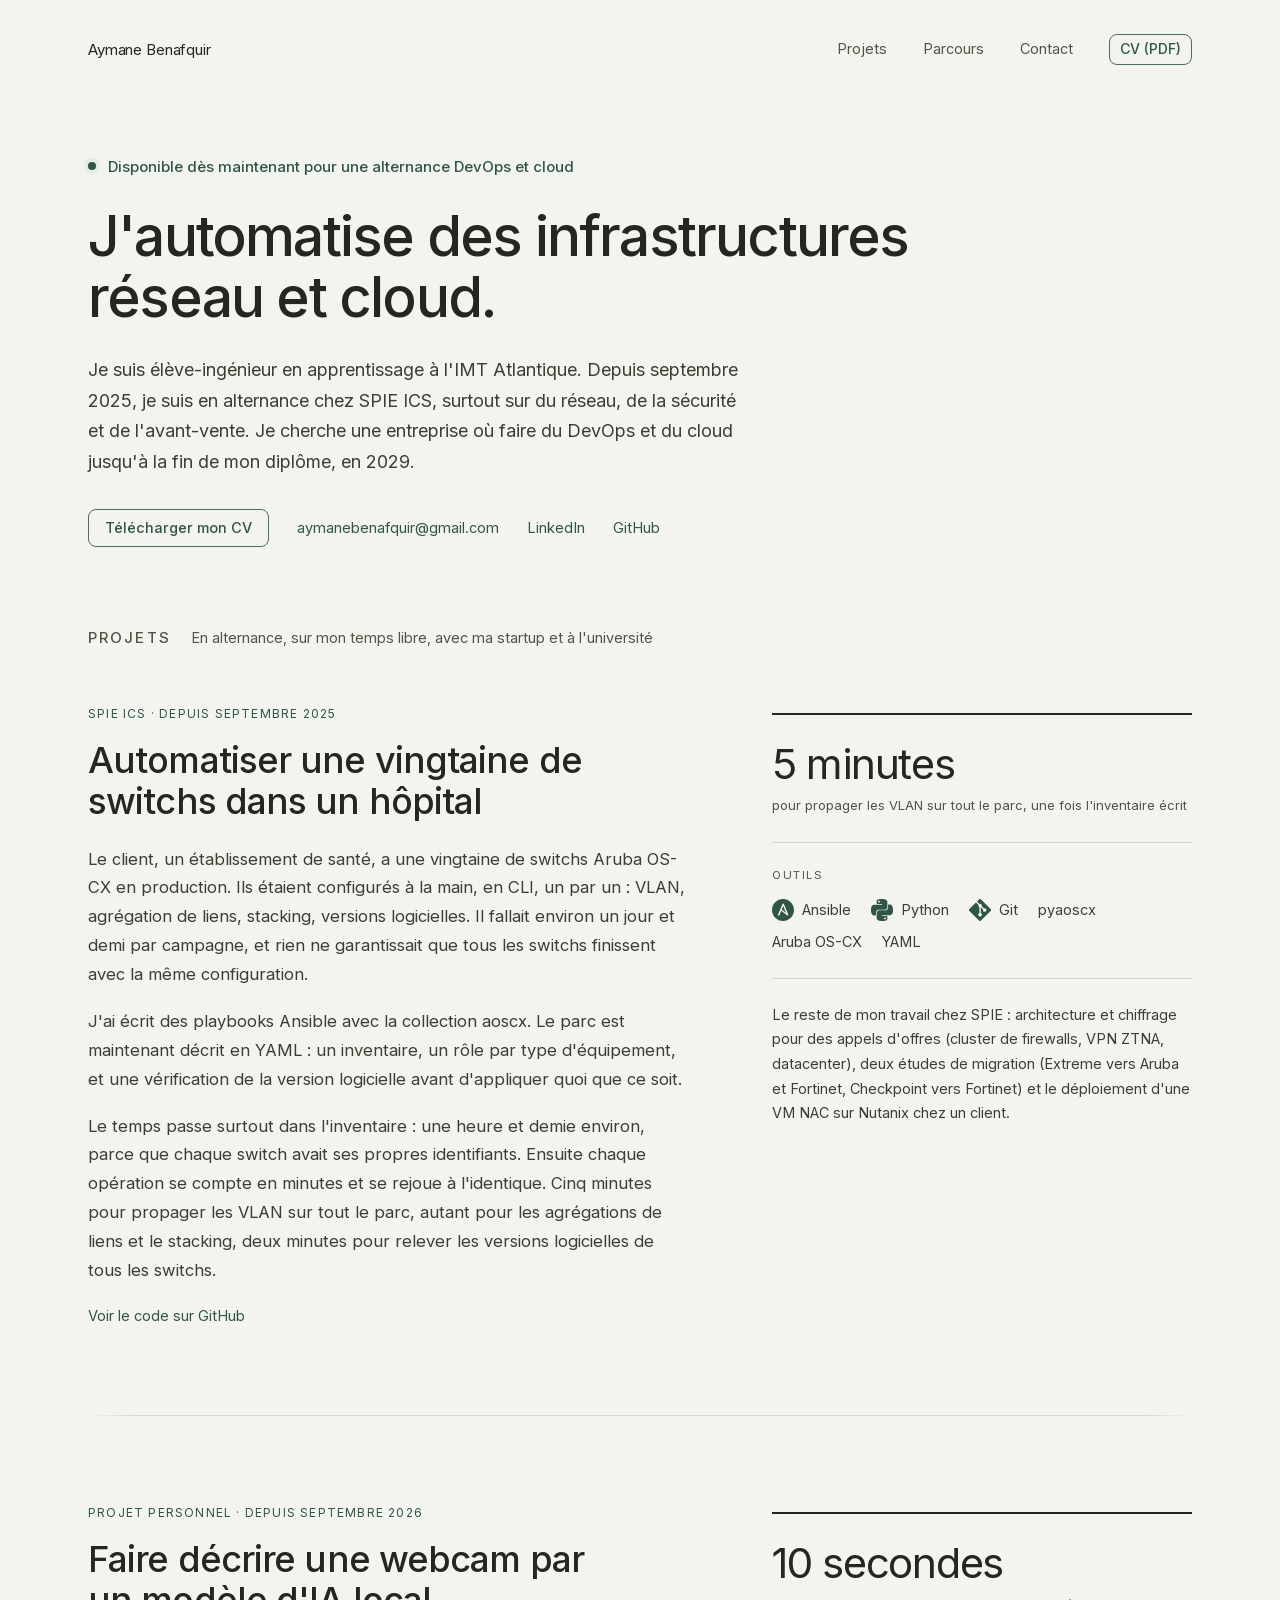
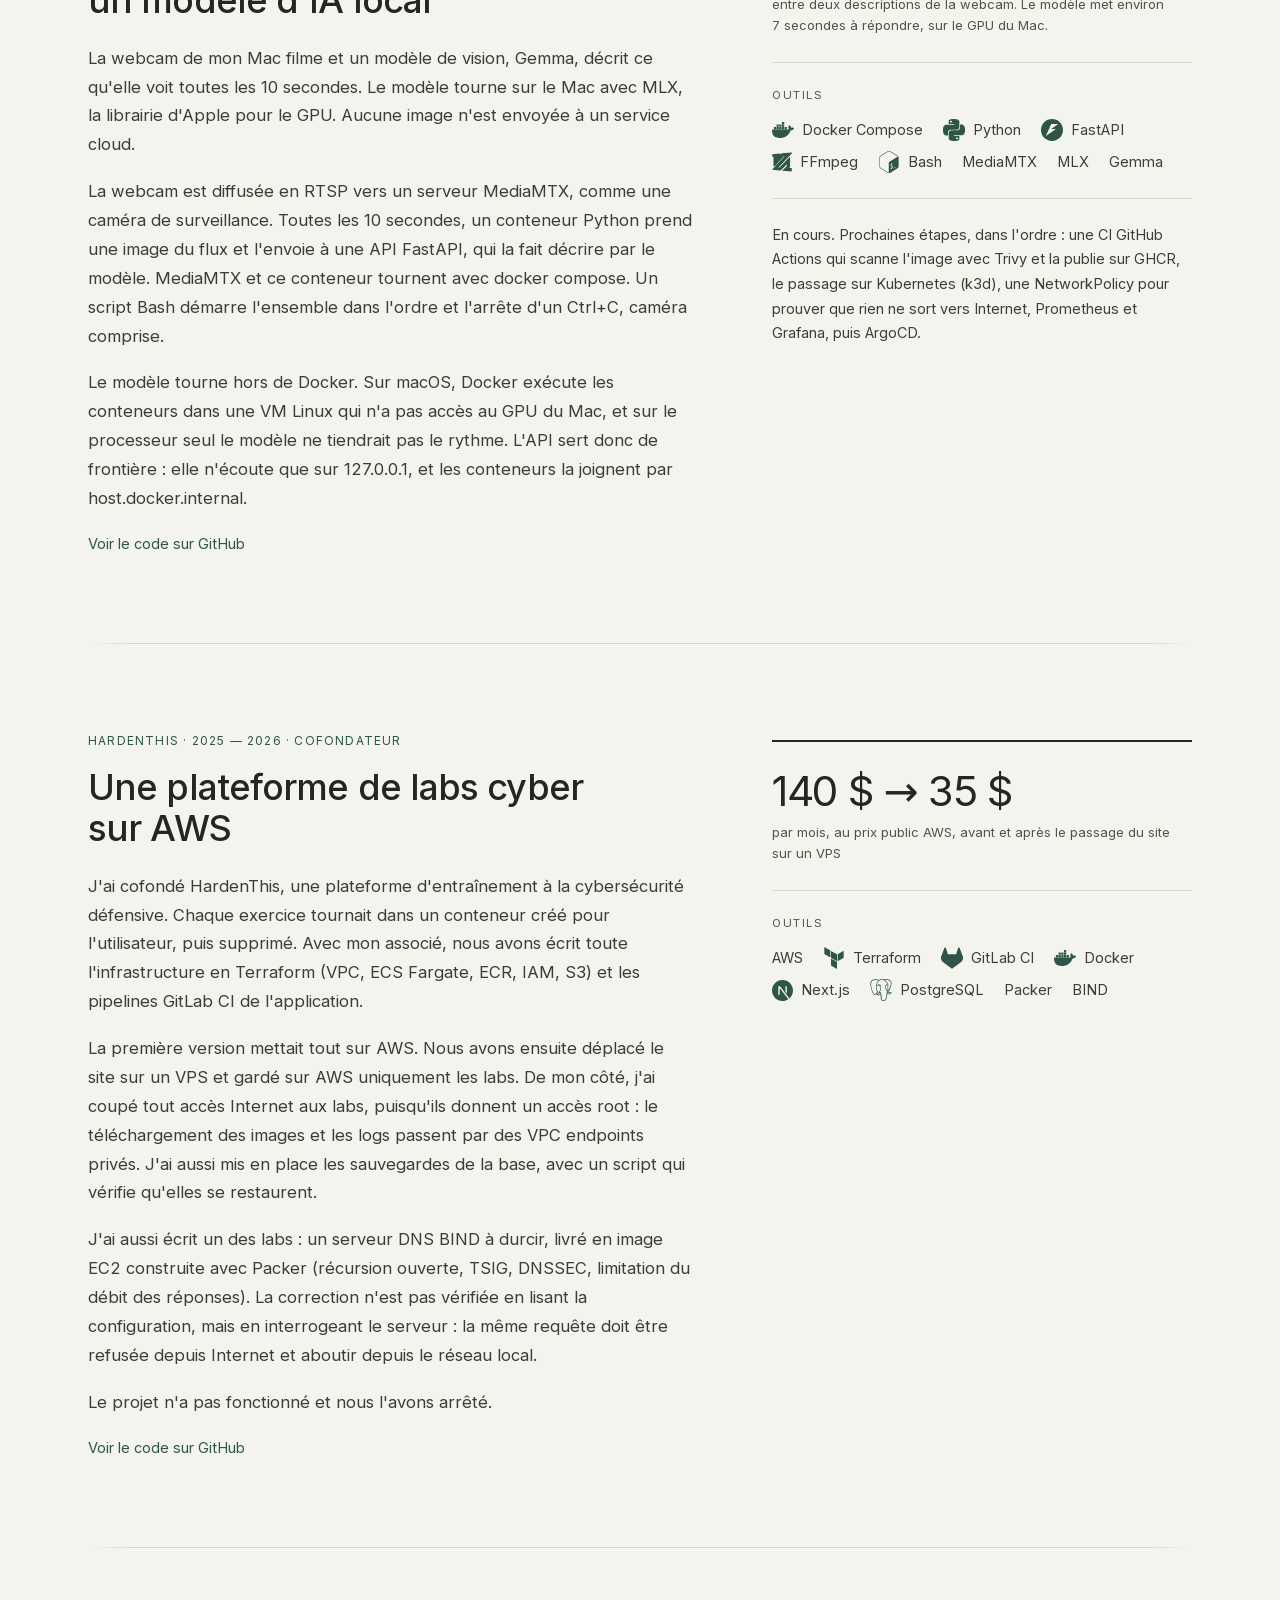
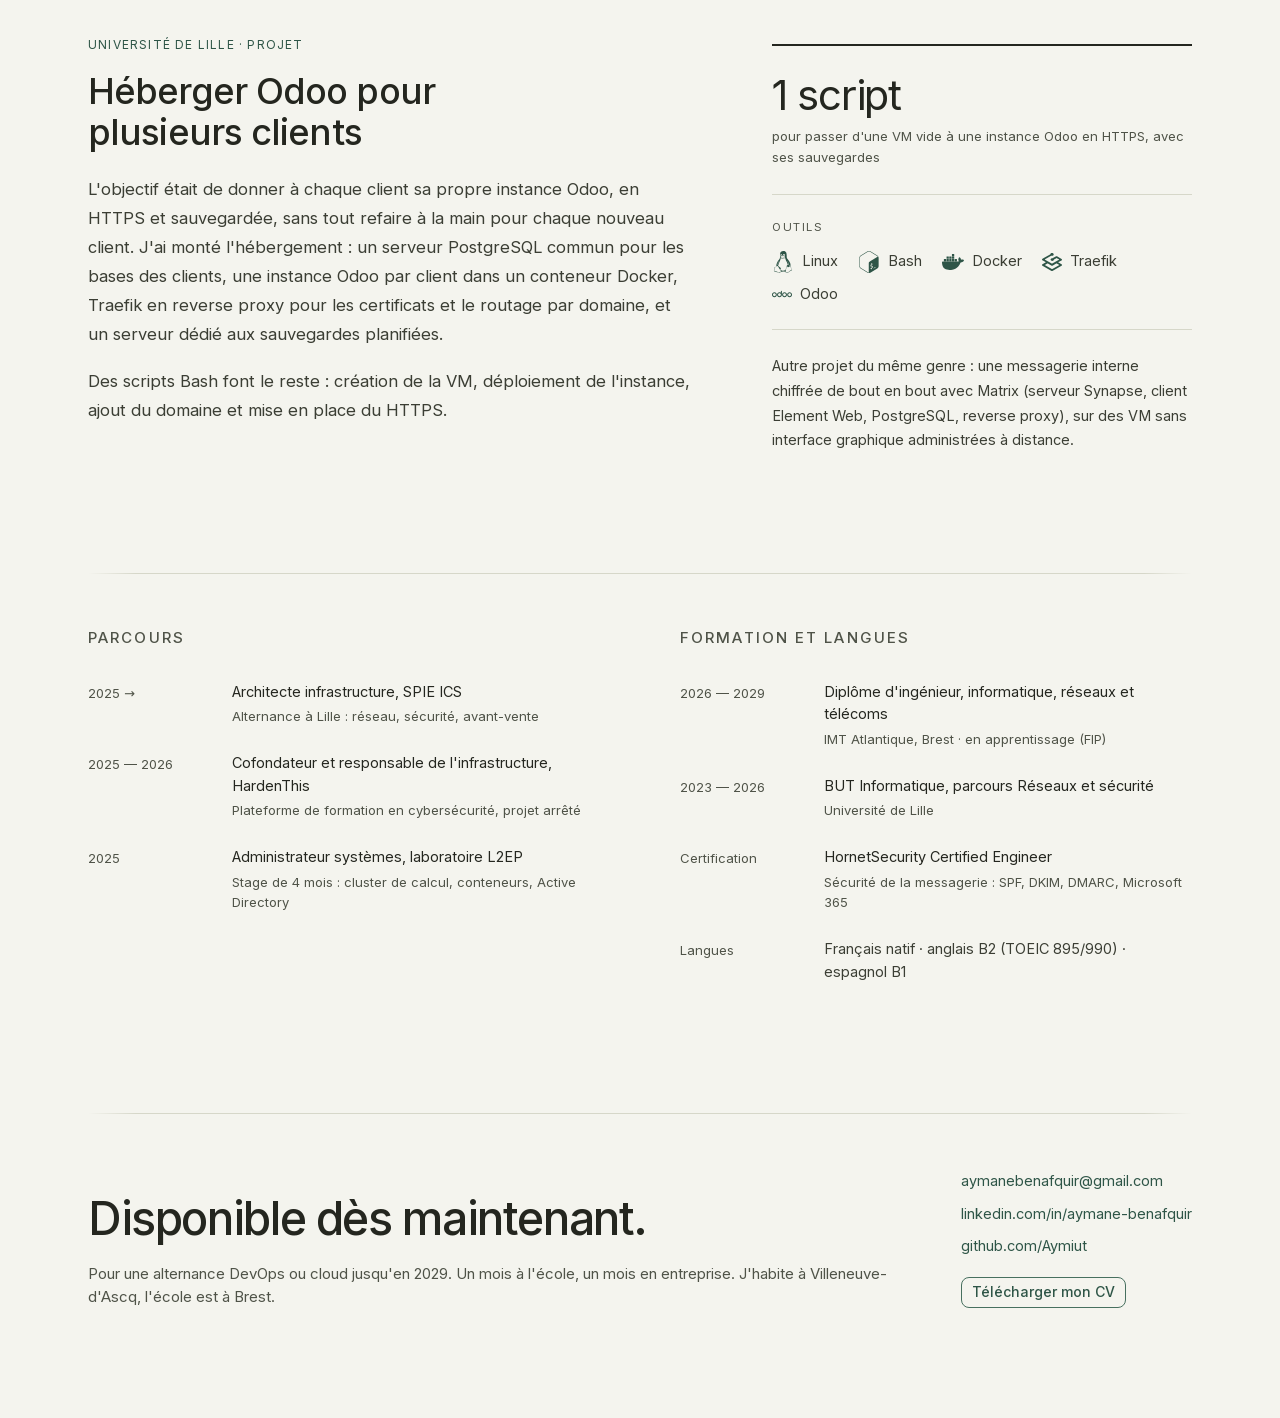
==== commit 15b98533: "Hero : disponibilité en tête, liens directs, retrait de la bande de logos" ====
--- a/index.html
+++ b/index.html
@@ -1,2 +1,2 @@
-<!DOCTYPE html><html lang="fr"><head><meta charset="utf-8"><meta name="viewport" content="width=device-width, initial-scale=1"><title>Aymane Benafquir · Alternance DevOps et cloud</title><meta name="description" content="Élève-ingénieur en apprentissage à l'IMT Atlantique, disponible dès maintenant pour une alternance DevOps et cloud jusqu'en 2029. Terraform, Ansible, Docker, AWS, GitLab CI."><meta name="author" content="Aymane Benafquir"><meta name="theme-color" content="#f4f4ee"><link rel="canonical" href="https://aymiut.github.io/"><meta property="og:type" content="profile"><meta property="og:title" content="Aymane Benafquir · Alternance DevOps et cloud"><meta property="og:description" content="Élève-ingénieur en apprentissage à l'IMT Atlantique, disponible dès maintenant pour une alternance DevOps et cloud jusqu'en 2029. Terraform, Ansible, Docker, AWS, GitLab CI."><meta property="og:locale" content="fr_FR"><meta property="og:url" content="https://aymiut.github.io/"><link rel="icon" href="/favicon.svg" type="image/svg+xml"><style>@font-face{font-family:Inter-323dec1836a61db6;src:url("/_astro/fonts/e868cdf4720e9ea5.woff2") format("woff2");font-display:swap;unicode-range:U+0000-00FF,U+0131,U+0152-0153,U+02BB-02BC,U+02C6,U+02DA,U+02DC,U+0304,U+0308,U+0329,U+2000-206F,U+20AC,U+2122,U+2191,U+2193,U+2212,U+2215,U+FEFF,U+FFFD;font-weight:100 900;font-style:normal;}@font-face{font-family:"Inter-323dec1836a61db6 fallback: Arial";src:local("Arial");font-display:swap;font-weight:100 900;font-style:normal;size-adjust:107.1194%;ascent-override:90.4365%;descent-override:22.518%;line-gap-override:0%;}:root{--font-inter:Inter-323dec1836a61db6,"Inter-323dec1836a61db6 fallback: Arial",system-ui,-apple-system,"Segoe UI",sans-serif;}</style><link rel="preload" href="/_astro/fonts/e868cdf4720e9ea5.woff2" as="font" type="font/woff2" crossorigin><script type="application/ld+json">{"@context":"https://schema.org","@type":"Person","name":"Aymane Benafquir","jobTitle":"Élève-ingénieur en alternance, DevOps et cloud","description":"Élève-ingénieur en apprentissage à l'IMT Atlantique, disponible dès maintenant pour une alternance DevOps et cloud jusqu'en 2029. Terraform, Ansible, Docker, AWS, GitLab CI.","email":"mailto:aymanebenafquir@gmail.com","url":"https://aymiut.github.io/","sameAs":["https://www.linkedin.com/in/aymane-benafquir","https://github.com/Aymiut"],"worksFor":{"@type":"Organization","name":"SPIE ICS"},"alumniOf":[{"@type":"CollegeOrUniversity","name":"IMT Atlantique"},{"@type":"CollegeOrUniversity","name":"Université de Lille"}],"knowsAbout":["DevOps","Cloud AWS","Infrastructure réseau","Ansible","Terraform","Docker","Linux"]}</script><style>.timeline__title[data-astro-cid-iuxs3ju7]{color:var(--muted);font-size:var(--fs-base);letter-spacing:var(--ls-label);text-transform:uppercase;margin-bottom:34px}.timeline__list[data-astro-cid-iuxs3ju7]{flex-direction:column;gap:26px;padding:0;list-style:none;display:flex}.timeline__row[data-astro-cid-iuxs3ju7]{font-size:var(--fs-item);grid-template-columns:120px 1fr;gap:24px;display:grid}.timeline__date[data-astro-cid-iuxs3ju7]{color:var(--muted);font-size:var(--fs-xs);padding-top:2px}.timeline__detail[data-astro-cid-iuxs3ju7]{color:var(--muted);font-size:var(--fs-xs);margin-top:3px}.timeline__plain[data-astro-cid-iuxs3ju7]{color:var(--body)}@media (width<=640px){.timeline__row[data-astro-cid-iuxs3ju7]{grid-template-columns:1fr;gap:6px}.timeline__date[data-astro-cid-iuxs3ju7]{padding-top:0}}.background[data-astro-cid-ten37dqi]{padding-top:var(--space-section);scroll-margin-top:32px}.background__grid[data-astro-cid-ten37dqi]{gap:var(--col-gap);grid-template-columns:1fr 1fr;padding-top:56px;display:grid}@media (width<=900px){.background__grid[data-astro-cid-ten37dqi]{grid-template-columns:1fr;gap:48px}}.contact[data-astro-cid-ubqjqawr]{padding-block:var(--space-footer-top) var(--space-footer-bottom);scroll-margin-top:32px}.contact__grid[data-astro-cid-ubqjqawr]{grid-template-columns:1fr auto;align-items:end;gap:64px;margin-top:56px;display:grid}.contact__title[data-astro-cid-ubqjqawr]{max-width:20ch;font-size:var(--fs-h2);letter-spacing:var(--ls-tight);text-wrap:pretty;margin-bottom:18px;line-height:1.1}.contact__subtitle[data-astro-cid-ubqjqawr]{color:var(--muted);font-size:var(--fs-base)}.contact__links[data-astro-cid-ubqjqawr]{font-size:var(--fs-item);flex-direction:column;align-items:flex-start;gap:10px;display:flex}.contact__cv[data-astro-cid-ubqjqawr]{margin-top:10px}@media (width<=900px){.contact__grid[data-astro-cid-ubqjqawr]{grid-template-columns:1fr;align-items:start;gap:40px;margin-top:44px}}.hero[data-astro-cid-ge2uvauf]{padding-top:var(--space-hero)}.hero__inner[data-astro-cid-ge2uvauf]{max-width:824px}.hero__kicker[data-astro-cid-ge2uvauf]{color:var(--accent);font-size:var(--fs-eyebrow);letter-spacing:var(--ls-kicker);text-transform:uppercase;margin-bottom:40px}.hero__title[data-astro-cid-ge2uvauf]{font-size:var(--fs-hero);letter-spacing:var(--ls-hero);text-wrap:pretty;line-height:1.08}.hero__lead[data-astro-cid-ge2uvauf]{max-width:60ch;color:var(--body);font-size:var(--fs-lead);text-wrap:pretty;margin-top:38px;line-height:1.7}@media (width<=1100px){.hero__kicker[data-astro-cid-ge2uvauf]{margin-bottom:28px}.hero__lead[data-astro-cid-ge2uvauf]{margin-top:28px}}.logo-band[data-astro-cid-c7dxamuz]{padding-top:var(--space-band)}.logo-band__label[data-astro-cid-c7dxamuz]{color:var(--muted);font-size:var(--fs-label);letter-spacing:var(--ls-label);text-transform:uppercase;margin:32px 0 28px;font-weight:400;line-height:1.55}.logo-band__grid[data-astro-cid-c7dxamuz]{grid-template-columns:repeat(var(--logo-count), 1fr);align-items:center;gap:44px;padding:0;list-style:none;display:grid}.logo-band__cell[data-astro-cid-c7dxamuz]{justify-content:center;align-items:center;height:58px;display:flex;overflow:hidden}@media (width<=1100px){.logo-band__grid[data-astro-cid-c7dxamuz]{gap:36px}}@media (width<=640px){.logo-band__grid[data-astro-cid-c7dxamuz]{grid-template-columns:repeat(2,1fr);gap:28px}}.site-header[data-astro-cid-fzpbxy5g]{align-items:center;gap:36px;padding-block:34px;display:flex}.site-header__name[data-astro-cid-fzpbxy5g]{font-size:var(--fs-base);letter-spacing:-.01em;margin-right:auto}.site-header__nav[data-astro-cid-fzpbxy5g]{font-size:var(--fs-small);align-items:center;gap:36px;display:flex}.site-header__link[data-astro-cid-fzpbxy5g]{color:var(--muted)}.site-header__link[data-astro-cid-fzpbxy5g]:hover{color:var(--accent)}@media (width<=700px){.site-header[data-astro-cid-fzpbxy5g]{flex-wrap:wrap;gap:16px 24px;padding-block:24px}.site-header__name[data-astro-cid-fzpbxy5g]{flex:1 0 100%;margin-right:0}.site-header__nav[data-astro-cid-fzpbxy5g]{gap:20px;margin-right:auto}}.tool-icon[data-astro-cid-k4aetswt]{color:var(--accent);display:inline-flex}.tool-icon[data-astro-cid-k4aetswt] svg{width:auto;height:var(--tool-icon-height)}.case[data-astro-cid-p5wr5ghm]{grid-template-columns:1fr var(--aside-width);gap:var(--col-gap);align-items:start;display:grid}.case__eyebrow[data-astro-cid-p5wr5ghm]{color:var(--accent);font-size:var(--fs-eyebrow);letter-spacing:var(--ls-eyebrow);text-transform:uppercase;margin-bottom:16px}.case__title[data-astro-cid-p5wr5ghm]{max-width:22ch;font-size:var(--fs-h3);letter-spacing:var(--ls-h3);text-wrap:pretty;margin-bottom:22px;line-height:1.15}.case__link[data-astro-cid-p5wr5ghm]{font-size:var(--fs-item);margin-top:20px}.case__text[data-astro-cid-p5wr5ghm]{max-width:62ch;color:var(--body);font-size:var(--fs-body);line-height:1.75}.case__text[data-astro-cid-p5wr5ghm]+.case__text[data-astro-cid-p5wr5ghm]{margin-top:18px}.case__aside[data-astro-cid-p5wr5ghm]{padding-top:8px}.case__block[data-astro-cid-p5wr5ghm]{border-top:1px solid var(--rule);padding:24px 0}.case__block[data-astro-cid-p5wr5ghm]:last-child{padding-bottom:0}.case__block--stat[data-astro-cid-p5wr5ghm]{border-top:2px solid var(--ink);padding:28px 0 26px}.case__stat[data-astro-cid-p5wr5ghm]{font-size:var(--fs-stat);letter-spacing:var(--ls-tight);line-height:1}.case__stat-caption[data-astro-cid-p5wr5ghm]{color:var(--muted);font-size:var(--fs-xs);margin-top:10px;line-height:1.6}.case__label[data-astro-cid-p5wr5ghm]{color:var(--muted);font-size:var(--fs-label);letter-spacing:var(--ls-label);text-transform:uppercase;margin-bottom:14px}.case__tools[data-astro-cid-p5wr5ghm]{flex-wrap:wrap;align-items:center;gap:10px 20px;padding:0;list-style:none;display:flex}.case__tool[data-astro-cid-p5wr5ghm]{align-items:center;gap:8px;display:inline-flex}.case__tool-name[data-astro-cid-p5wr5ghm]{color:var(--body);font-size:var(--fs-item)}.case__note[data-astro-cid-p5wr5ghm]{color:var(--body);font-size:var(--fs-small);line-height:1.7}.case__shot[data-astro-cid-p5wr5ghm]{border-radius:var(--radius-frame);background:var(--surface);height:210px;box-shadow:0 0 0 1px var(--rule);overflow:hidden}.case__shot[data-astro-cid-p5wr5ghm] img{object-fit:cover;width:100%;height:100%}@media (width<=1100px){.case[data-astro-cid-p5wr5ghm]{grid-template-columns:1fr;gap:44px}.case__aside[data-astro-cid-p5wr5ghm]{max-width:520px;padding-top:0}}.work[data-astro-cid-2bvzee3v]{padding-top:var(--space-section);scroll-margin-top:32px}.work__head[data-astro-cid-2bvzee3v]{align-items:baseline;gap:20px;margin-bottom:64px;display:flex}.work__title[data-astro-cid-2bvzee3v]{color:var(--muted);font-size:var(--fs-base);letter-spacing:var(--ls-label);text-transform:uppercase}.work__gloss[data-astro-cid-2bvzee3v]{color:var(--muted);font-size:var(--fs-small)}.work__list[data-astro-cid-2bvzee3v]{gap:var(--space-case-gap);flex-direction:column;display:flex}@media (width<=700px){.work__head[data-astro-cid-2bvzee3v]{flex-direction:column;gap:10px;margin-bottom:48px}}:root{color-scheme:light;--ground:#f4f4ee;--surface:#fbfbf6;--ink:#24261f;--body:#3b3e34;--muted:#4f5348;--rule:#d6d7c9;--rule-light:#e3e4d9;--accent:#2e5547;--accent-line:#47705f;--accent-tint:#e3ece6;--accent-tint-strong:#cfddd5;--accent-press:#1f3b31;--font-sans:var(--font-inter);--font-mono:ui-monospace, Menlo, Consolas, monospace;--fs-hero:clamp(38px, 6vw, 68px);--fs-h2:clamp(32px, 4.4vw, 46px);--fs-h3:clamp(26px, 3.4vw, 36px);--fs-stat:42px;--fs-lead:18px;--fs-body:16.5px;--fs-base:15px;--fs-item:14.5px;--fs-small:14.5px;--fs-xs:13px;--fs-eyebrow:12px;--fs-label:11.5px;--ls-hero:-.032em;--ls-tight:-.03em;--ls-h3:-.025em;--ls-title:-.015em;--ls-eyebrow:.1em;--ls-label:.14em;--ls-kicker:.16em;--page-max:1280px;--gutter:88px;--col-gap:80px;--aside-width:420px;--space-hero:110px;--space-band:96px;--space-section:120px;--space-case-gap:88px;--space-footer-top:130px;--space-footer-bottom:110px;--radius:8px;--radius-frame:10px;--radius-slot:6px;--rule-fade:48px}@media (width<=1100px){:root{--gutter:40px;--col-gap:56px;--space-hero:72px;--space-band:72px;--space-section:88px;--space-case-gap:64px;--space-footer-top:96px;--space-footer-bottom:72px;--rule-fade:24px}}@media (width<=640px){:root{--gutter:24px;--space-case-gap:56px}}*,:before,:after{box-sizing:border-box}html{-webkit-text-size-adjust:100%}@media (prefers-reduced-motion:no-preference){html{scroll-behavior:smooth}}body{background:var(--ground);color:var(--ink);font-family:var(--font-sans);font-size:var(--fs-base);-webkit-font-smoothing:antialiased;-moz-osx-font-smoothing:grayscale;margin:0;line-height:1.55}h1,h2,h3,h4{letter-spacing:var(--ls-title);margin:0;font-weight:500;line-height:1.12}p,figure,ul,ol{margin:0}img,svg{max-width:100%;display:block}a{color:var(--accent);text-underline-offset:3px;text-decoration:none}a:hover{color:var(--accent-line)}a:active{color:var(--accent-press)}:focus{outline:none}:focus-visible{outline:2px solid var(--accent);outline-offset:2px}::selection{background:#2e554738}.button{border:1px solid var(--accent-line);border-radius:var(--radius);color:var(--accent);font:500 14px/1.2 var(--font-sans);cursor:pointer;background:0 0;justify-content:center;align-items:center;gap:6px;padding:6px 10px;display:inline-flex}.button:hover{background:var(--accent-tint);border-color:var(--accent);color:var(--accent)}.button:active{background:var(--accent-tint-strong);color:var(--accent-press)}.shell{width:100%;max-width:var(--page-max);padding-inline:var(--gutter);margin-inline:auto}.rule{background:linear-gradient(to right, transparent, var(--rule) var(--rule-fade), var(--rule) calc(100% - var(--rule-fade)), transparent);border:0;height:1px}.logo-ink{filter:grayscale()contrast(1.05);opacity:.78;mix-blend-mode:multiply}.slot{border:1px dashed var(--rule);border-radius:var(--radius-slot);width:100%;height:100%;color:var(--muted);font:400 10.5px/1.35 var(--font-mono);text-align:center;background:repeating-linear-gradient(135deg,#2e55470d 0 6px,#0000 6px 12px);justify-content:center;align-items:center;padding:4px;display:flex}.logo-ink{object-fit:contain;width:auto;max-width:100%;height:auto;max-height:100%}
-</style></head><body><header class="site-header shell" data-astro-cid-fzpbxy5g><span class="site-header__name" data-astro-cid-fzpbxy5g>Aymane Benafquir</span><nav class="site-header__nav" aria-label="Sections de la page" data-astro-cid-fzpbxy5g><a class="site-header__link" href="#projets" data-astro-cid-fzpbxy5g>Projets</a><a class="site-header__link" href="#parcours" data-astro-cid-fzpbxy5g>Parcours</a><a class="site-header__link" href="#contact" data-astro-cid-fzpbxy5g>Contact</a></nav><a class="button" href="/cv/aymane-benafquir.pdf" target="_blank" rel="noopener" data-astro-cid-fzpbxy5g>CV (PDF)</a></header><main><section class="hero shell" aria-labelledby="hero-title" data-astro-cid-ge2uvauf><div class="hero__inner" data-astro-cid-ge2uvauf><p class="hero__kicker" data-astro-cid-ge2uvauf>Cherche une alternance DevOps et cloud · disponible dès maintenant</p><h1 class="hero__title" id="hero-title" data-astro-cid-ge2uvauf>J&#39;automatise des infrastructures réseau et cloud.</h1><p class="hero__lead" data-astro-cid-ge2uvauf>Je suis élève-ingénieur en apprentissage à l&#39;IMT Atlantique. Depuis septembre 2025, je suis en alternance chez SPIE ICS, surtout sur du réseau, de la sécurité et de l&#39;avant-vente. Je cherche une entreprise où faire du DevOps et du cloud jusqu&#39;à la fin de mon diplôme, en 2029.</p></div></section><section class="logo-band shell" aria-labelledby="logo-band-label" data-astro-cid-c7dxamuz><div class="rule"></div><h2 class="logo-band__label" id="logo-band-label" data-astro-cid-c7dxamuz>Où j&#39;ai étudié et travaillé</h2><ul class="logo-band__grid" style="--logo-count: 4" data-astro-cid-c7dxamuz><li class="logo-band__cell" data-astro-cid-c7dxamuz><img src="/_astro/logo-spie.Cn-QYblG_Zw5tno.webp" alt="SPIE" loading="lazy" decoding="async" width="268" height="116" class="logo-ink"></li><li class="logo-band__cell" data-astro-cid-c7dxamuz><img src="/_astro/logo-imt-atlantique-compact.BAsSj_oI_2m4LKG.webp" alt="IMT Atlantique" loading="lazy" decoding="async" width="262" height="116" class="logo-ink"></li><li class="logo-band__cell" data-astro-cid-c7dxamuz><img src="/_astro/logo-universite-de-lille.CtLli8rW_2w5Yw.webp" alt="Université de Lille" loading="lazy" decoding="async" width="438" height="116" class="logo-ink"></li><li class="logo-band__cell" data-astro-cid-c7dxamuz><img src="/_astro/logo-l2ep-compact.CqHVAEwE_ZhSQzs.webp" alt="Laboratoire L2EP" loading="lazy" decoding="async" width="436" height="116" class="logo-ink"></li></ul></section><section class="work shell" id="projets" aria-labelledby="work-title" data-astro-cid-2bvzee3v><div class="work__head" data-astro-cid-2bvzee3v><h2 class="work__title" id="work-title" data-astro-cid-2bvzee3v>Projets</h2><p class="work__gloss" data-astro-cid-2bvzee3v>En alternance, sur mon temps libre, avec ma startup et à l&#39;université</p></div><div class="work__list" data-astro-cid-2bvzee3v><article class="case" data-astro-cid-p5wr5ghm><div class="case__body" data-astro-cid-p5wr5ghm><p class="case__eyebrow" data-astro-cid-p5wr5ghm>SPIE ICS · depuis septembre 2025</p><h3 class="case__title" data-astro-cid-p5wr5ghm>Automatiser une vingtaine de switchs dans un hôpital</h3><p class="case__text" data-astro-cid-p5wr5ghm>Le client, un établissement de santé, a une vingtaine de switchs Aruba OS-CX en production. Ils étaient configurés à la main, en CLI, un par un : VLAN, agrégation de liens, stacking, versions logicielles. Il fallait environ un jour et demi par campagne, et rien ne garantissait que tous les switchs finissent avec la même configuration.</p><p class="case__text" data-astro-cid-p5wr5ghm>J&#39;ai écrit des playbooks Ansible avec la collection aoscx. Le parc est maintenant décrit en YAML : un inventaire, un rôle par type d&#39;équipement, et une vérification de la version logicielle avant d&#39;appliquer quoi que ce soit.</p><p class="case__text" data-astro-cid-p5wr5ghm>Le temps passe surtout dans l&#39;inventaire : une heure et demie environ, parce que chaque switch avait ses propres identifiants. Ensuite chaque opération se compte en minutes et se rejoue à l&#39;identique. Cinq minutes pour propager les VLAN sur tout le parc, autant pour les agrégations de liens et le stacking, deux minutes pour relever les versions logicielles de tous les switchs.</p><p class="case__link" data-astro-cid-p5wr5ghm><a href="https://github.com/Aymiut/ansible-aruba-oscx" target="_blank" rel="noopener" data-astro-cid-p5wr5ghm>Voir le code sur GitHub</a></p></div><div class="case__aside" data-astro-cid-p5wr5ghm><div class="case__block case__block--stat" data-astro-cid-p5wr5ghm><p class="case__stat" data-astro-cid-p5wr5ghm>5 minutes</p><p class="case__stat-caption" data-astro-cid-p5wr5ghm>pour propager les VLAN sur tout le parc, une fois l&#39;inventaire écrit</p></div><div class="case__block" data-astro-cid-p5wr5ghm><p class="case__label" data-astro-cid-p5wr5ghm>Outils</p><ul class="case__tools" data-astro-cid-p5wr5ghm><li class="case__tool" data-astro-cid-p5wr5ghm><span class="tool-icon" style="--tool-icon-height: 22px" data-astro-cid-k4aetswt><svg fill="currentColor" role="img" viewBox="0 0 24 24" xmlns="http://www.w3.org/2000/svg"><title>Ansible</title><path d="M10.617 11.473l4.686 3.695-3.102-7.662zM12 0C5.371 0 0 5.371 0 12s5.371 12 12 12 12-5.371 12-12S18.629 0 12 0zm5.797 17.305c-.011.471-.403.842-.875.83-.236 0-.416-.09-.664-.293l-6.19-5-2.079 5.203H6.191L11.438 5.44c.124-.314.427-.52.764-.506.326-.014.63.189.742.506l4.774 11.494c.045.111.08.234.08.348-.001.009-.001.009-.001.023z"/></svg></span><span class="case__tool-name" data-astro-cid-p5wr5ghm>Ansible</span></li><li class="case__tool" data-astro-cid-p5wr5ghm><span class="tool-icon" style="--tool-icon-height: 22px" data-astro-cid-k4aetswt><svg fill="currentColor" role="img" viewBox="0 0 24 24" xmlns="http://www.w3.org/2000/svg"><title>Python</title><path d="M14.25.18l.9.2.73.26.59.3.45.32.34.34.25.34.16.33.1.3.04.26.02.2-.01.13V8.5l-.05.63-.13.55-.21.46-.26.38-.3.31-.33.25-.35.19-.35.14-.33.1-.3.07-.26.04-.21.02H8.77l-.69.05-.59.14-.5.22-.41.27-.33.32-.27.35-.2.36-.15.37-.1.35-.07.32-.04.27-.02.21v3.06H3.17l-.21-.03-.28-.07-.32-.12-.35-.18-.36-.26-.36-.36-.35-.46-.32-.59-.28-.73-.21-.88-.14-1.05-.05-1.23.06-1.22.16-1.04.24-.87.32-.71.36-.57.4-.44.42-.33.42-.24.4-.16.36-.1.32-.05.24-.01h.16l.06.01h8.16v-.83H6.18l-.01-2.75-.02-.37.05-.34.11-.31.17-.28.25-.26.31-.23.38-.2.44-.18.51-.15.58-.12.64-.1.71-.06.77-.04.84-.02 1.27.05zm-6.3 1.98l-.23.33-.08.41.08.41.23.34.33.22.41.09.41-.09.33-.22.23-.34.08-.41-.08-.41-.23-.33-.33-.22-.41-.09-.41.09zm13.09 3.95l.28.06.32.12.35.18.36.27.36.35.35.47.32.59.28.73.21.88.14 1.04.05 1.23-.06 1.23-.16 1.04-.24.86-.32.71-.36.57-.4.45-.42.33-.42.24-.4.16-.36.09-.32.05-.24.02-.16-.01h-8.22v.82h5.84l.01 2.76.02.36-.05.34-.11.31-.17.29-.25.25-.31.24-.38.2-.44.17-.51.15-.58.13-.64.09-.71.07-.77.04-.84.01-1.27-.04-1.07-.14-.9-.2-.73-.25-.59-.3-.45-.33-.34-.34-.25-.34-.16-.33-.1-.3-.04-.25-.02-.2.01-.13v-5.34l.05-.64.13-.54.21-.46.26-.38.3-.32.33-.24.35-.2.35-.14.33-.1.3-.06.26-.04.21-.02.13-.01h5.84l.69-.05.59-.14.5-.21.41-.28.33-.32.27-.35.2-.36.15-.36.1-.35.07-.32.04-.28.02-.21V6.07h2.09l.14.01zm-6.47 14.25l-.23.33-.08.41.08.41.23.33.33.23.41.08.41-.08.33-.23.23-.33.08-.41-.08-.41-.23-.33-.33-.23-.41-.08-.41.08z"/></svg></span><span class="case__tool-name" data-astro-cid-p5wr5ghm>Python</span></li><li class="case__tool" data-astro-cid-p5wr5ghm><span class="tool-icon" style="--tool-icon-height: 22px" data-astro-cid-k4aetswt><svg fill="currentColor" role="img" viewBox="0 0 24 24" xmlns="http://www.w3.org/2000/svg"><title>Git</title><path d="M13.09 23.549a1.54 1.54 0 0 1-2.18 0L.451 13.089a1.54 1.54 0 0 1 0-2.179l7.191-7.19 2.733 2.733a1.85 1.85 0 0 0 .964 2.326v6.66a1.849 1.849 0 1 0 1.54 0V8.957l2.508 2.508a1.85 1.85 0 1 0 1.09-1.09l-2.634-2.634a1.85 1.85 0 0 0-2.378-2.377L8.73 2.63 10.91.451a1.54 1.54 0 0 1 2.179 0l10.459 10.46a1.54 1.54 0 0 1 0 2.179z"/></svg></span><span class="case__tool-name" data-astro-cid-p5wr5ghm>Git</span></li><li class="case__tool" data-astro-cid-p5wr5ghm><span class="case__tool-name" data-astro-cid-p5wr5ghm>pyaoscx</span></li><li class="case__tool" data-astro-cid-p5wr5ghm><span class="case__tool-name" data-astro-cid-p5wr5ghm>Aruba OS-CX</span></li><li class="case__tool" data-astro-cid-p5wr5ghm><span class="case__tool-name" data-astro-cid-p5wr5ghm>YAML</span></li></ul></div><p class="case__block case__note" data-astro-cid-p5wr5ghm>Le reste de mon travail chez SPIE : architecture et chiffrage pour des appels d&#39;offres (cluster de firewalls, VPN ZTNA, datacenter), deux études de migration (Extreme vers Aruba et Fortinet, Checkpoint vers Fortinet) et le déploiement d&#39;une VM NAC sur Nutanix chez un client.</p></div></article><div class="rule"></div><article class="case" data-astro-cid-p5wr5ghm><div class="case__body" data-astro-cid-p5wr5ghm><p class="case__eyebrow" data-astro-cid-p5wr5ghm>Projet personnel · depuis septembre 2026</p><h3 class="case__title" data-astro-cid-p5wr5ghm>Faire décrire une webcam par un modèle d&#39;IA local</h3><p class="case__text" data-astro-cid-p5wr5ghm>La webcam de mon Mac filme et un modèle de vision, Gemma, décrit ce qu&#39;elle voit toutes les 10 secondes. Le modèle tourne sur le Mac avec MLX, la librairie d&#39;Apple pour le GPU. Aucune image n&#39;est envoyée à un service cloud.</p><p class="case__text" data-astro-cid-p5wr5ghm>La webcam est diffusée en RTSP vers un serveur MediaMTX, comme une caméra de surveillance. Toutes les 10 secondes, un conteneur Python prend une image du flux et l&#39;envoie à une API FastAPI, qui la fait décrire par le modèle. MediaMTX et ce conteneur tournent avec docker compose. Un script Bash démarre l&#39;ensemble dans l&#39;ordre et l&#39;arrête d&#39;un Ctrl+C, caméra comprise.</p><p class="case__text" data-astro-cid-p5wr5ghm>Le modèle tourne hors de Docker. Sur macOS, Docker exécute les conteneurs dans une VM Linux qui n&#39;a pas accès au GPU du Mac, et sur le processeur seul le modèle ne tiendrait pas le rythme. L&#39;API sert donc de frontière : elle n&#39;écoute que sur 127.0.0.1, et les conteneurs la joignent par host.docker.internal.</p><p class="case__link" data-astro-cid-p5wr5ghm><a href="https://github.com/Aymiut/local-vision-assistant" target="_blank" rel="noopener" data-astro-cid-p5wr5ghm>Voir le code sur GitHub</a></p></div><div class="case__aside" data-astro-cid-p5wr5ghm><div class="case__block case__block--stat" data-astro-cid-p5wr5ghm><p class="case__stat" data-astro-cid-p5wr5ghm>10 secondes</p><p class="case__stat-caption" data-astro-cid-p5wr5ghm>entre deux descriptions de la webcam. Le modèle met environ 7 secondes à répondre, sur le GPU du Mac.</p></div><div class="case__block" data-astro-cid-p5wr5ghm><p class="case__label" data-astro-cid-p5wr5ghm>Outils</p><ul class="case__tools" data-astro-cid-p5wr5ghm><li class="case__tool" data-astro-cid-p5wr5ghm><span class="tool-icon" style="--tool-icon-height: 22px" data-astro-cid-k4aetswt><svg fill="currentColor" role="img" viewBox="0 0 24 24" xmlns="http://www.w3.org/2000/svg"><title>Docker Compose</title><path d="M13.983 11.078h2.119a.186.186 0 00.186-.185V9.006a.186.186 0 00-.186-.186h-2.119a.185.185 0 00-.185.185v1.888c0 .102.083.185.185.185m-2.954-5.43h2.118a.186.186 0 00.186-.186V3.574a.186.186 0 00-.186-.185h-2.118a.185.185 0 00-.185.185v1.888c0 .102.082.185.185.185m0 2.716h2.118a.187.187 0 00.186-.186V6.29a.186.186 0 00-.186-.185h-2.118a.185.185 0 00-.185.185v1.887c0 .102.082.185.185.186m-2.93 0h2.12a.186.186 0 00.184-.186V6.29a.185.185 0 00-.185-.185H8.1a.185.185 0 00-.185.185v1.887c0 .102.083.185.185.186m-2.964 0h2.119a.186.186 0 00.185-.186V6.29a.185.185 0 00-.185-.185H5.136a.186.186 0 00-.186.185v1.887c0 .102.084.185.186.186m5.893 2.715h2.118a.186.186 0 00.186-.185V9.006a.186.186 0 00-.186-.186h-2.118a.185.185 0 00-.185.185v1.888c0 .102.082.185.185.185m-2.93 0h2.12a.185.185 0 00.184-.185V9.006a.185.185 0 00-.184-.186h-2.12a.185.185 0 00-.184.185v1.888c0 .102.083.185.185.185m-2.964 0h2.119a.185.185 0 00.185-.185V9.006a.185.185 0 00-.184-.186h-2.12a.186.186 0 00-.186.186v1.887c0 .102.084.185.186.185m-2.92 0h2.12a.185.185 0 00.184-.185V9.006a.185.185 0 00-.184-.186h-2.12a.185.185 0 00-.184.185v1.888c0 .102.082.185.185.185M23.763 9.89c-.065-.051-.672-.51-1.954-.51-.338.001-.676.03-1.01.087-.248-1.7-1.653-2.53-1.716-2.566l-.344-.199-.226.327c-.284.438-.49.922-.612 1.43-.23.97-.09 1.882.403 2.661-.595.332-1.55.413-1.744.42H.751a.751.751 0 00-.75.748 11.376 11.376 0 00.692 4.062c.545 1.428 1.355 2.48 2.41 3.124 1.18.723 3.1 1.137 5.275 1.137.983.003 1.963-.086 2.93-.266a12.248 12.248 0 003.823-1.389c.98-.567 1.86-1.288 2.61-2.136 1.252-1.418 1.998-2.997 2.553-4.4h.221c1.372 0 2.215-.549 2.68-1.009.309-.293.55-.65.707-1.046l.098-.288Z"/></svg></span><span class="case__tool-name" data-astro-cid-p5wr5ghm>Docker Compose</span></li><li class="case__tool" data-astro-cid-p5wr5ghm><span class="tool-icon" style="--tool-icon-height: 22px" data-astro-cid-k4aetswt><svg fill="currentColor" role="img" viewBox="0 0 24 24" xmlns="http://www.w3.org/2000/svg"><title>Python</title><path d="M14.25.18l.9.2.73.26.59.3.45.32.34.34.25.34.16.33.1.3.04.26.02.2-.01.13V8.5l-.05.63-.13.55-.21.46-.26.38-.3.31-.33.25-.35.19-.35.14-.33.1-.3.07-.26.04-.21.02H8.77l-.69.05-.59.14-.5.22-.41.27-.33.32-.27.35-.2.36-.15.37-.1.35-.07.32-.04.27-.02.21v3.06H3.17l-.21-.03-.28-.07-.32-.12-.35-.18-.36-.26-.36-.36-.35-.46-.32-.59-.28-.73-.21-.88-.14-1.05-.05-1.23.06-1.22.16-1.04.24-.87.32-.71.36-.57.4-.44.42-.33.42-.24.4-.16.36-.1.32-.05.24-.01h.16l.06.01h8.16v-.83H6.18l-.01-2.75-.02-.37.05-.34.11-.31.17-.28.25-.26.31-.23.38-.2.44-.18.51-.15.58-.12.64-.1.71-.06.77-.04.84-.02 1.27.05zm-6.3 1.98l-.23.33-.08.41.08.41.23.34.33.22.41.09.41-.09.33-.22.23-.34.08-.41-.08-.41-.23-.33-.33-.22-.41-.09-.41.09zm13.09 3.95l.28.06.32.12.35.18.36.27.36.35.35.47.32.59.28.73.21.88.14 1.04.05 1.23-.06 1.23-.16 1.04-.24.86-.32.71-.36.57-.4.45-.42.33-.42.24-.4.16-.36.09-.32.05-.24.02-.16-.01h-8.22v.82h5.84l.01 2.76.02.36-.05.34-.11.31-.17.29-.25.25-.31.24-.38.2-.44.17-.51.15-.58.13-.64.09-.71.07-.77.04-.84.01-1.27-.04-1.07-.14-.9-.2-.73-.25-.59-.3-.45-.33-.34-.34-.25-.34-.16-.33-.1-.3-.04-.25-.02-.2.01-.13v-5.34l.05-.64.13-.54.21-.46.26-.38.3-.32.33-.24.35-.2.35-.14.33-.1.3-.06.26-.04.21-.02.13-.01h5.84l.69-.05.59-.14.5-.21.41-.28.33-.32.27-.35.2-.36.15-.36.1-.35.07-.32.04-.28.02-.21V6.07h2.09l.14.01zm-6.47 14.25l-.23.33-.08.41.08.41.23.33.33.23.41.08.41-.08.33-.23.23-.33.08-.41-.08-.41-.23-.33-.33-.23-.41-.08-.41.08z"/></svg></span><span class="case__tool-name" data-astro-cid-p5wr5ghm>Python</span></li><li class="case__tool" data-astro-cid-p5wr5ghm><span class="tool-icon" style="--tool-icon-height: 22px" data-astro-cid-k4aetswt><svg fill="currentColor" role="img" viewBox="0 0 24 24" xmlns="http://www.w3.org/2000/svg"><title>FastAPI</title><path d="M12 .0387C5.3729.0384.0003 5.3931 0 11.9988c-.001 6.6066 5.372 11.9628 12 11.9625 6.628.0003 12.001-5.3559 12-11.9625-.0003-6.6057-5.3729-11.9604-12-11.96m-.829 5.4153h7.55l-7.5805 5.3284h5.1828L5.279 18.5436q2.9466-6.5444 5.892-13.0896"/></svg></span><span class="case__tool-name" data-astro-cid-p5wr5ghm>FastAPI</span></li><li class="case__tool" data-astro-cid-p5wr5ghm><span class="tool-icon" style="--tool-icon-height: 20px" data-astro-cid-k4aetswt><svg fill="currentColor" role="img" viewBox="0 0 24 24" xmlns="http://www.w3.org/2000/svg"><title>FFmpeg</title><path d="M21.72 17.91V6.5l-.53-.49L9.05 18.52l-1.29-.06L24 1.53l-.33-.95-11.93 1-5.75 6.6v-.23l4.7-5.39-1.38-.77-9.11.77v2.85l1.91.46v.01l.19-.01-.56.66v10.6c.609-.126 1.22-.241 1.83-.36L14.12 5.22l.83-.04L0 21.44l9.67.82 1.35-.77 6.82-6.74v2.15l-5.72 5.57 11.26.95.35-.94v-3.16l-3.29-.18c.434-.403.858-.816 1.28-1.23z"/></svg></span><span class="case__tool-name" data-astro-cid-p5wr5ghm>FFmpeg</span></li><li class="case__tool" data-astro-cid-p5wr5ghm><span class="tool-icon" style="--tool-icon-height: 22px" data-astro-cid-k4aetswt><svg fill="currentColor" role="img" viewBox="0 0 24 24" xmlns="http://www.w3.org/2000/svg"><title>Bash</title><path d="M21.038,4.9l-7.577-4.498C13.009,0.134,12.505,0,12,0c-0.505,0-1.009,0.134-1.462,0.403L2.961,4.9 C2.057,5.437,1.5,6.429,1.5,7.503v8.995c0,1.073,0.557,2.066,1.462,2.603l7.577,4.497C10.991,23.866,11.495,24,12,24 c0.505,0,1.009-0.134,1.461-0.402l7.577-4.497c0.904-0.537,1.462-1.529,1.462-2.603V7.503C22.5,6.429,21.943,5.437,21.038,4.9z M15.17,18.946l0.013,0.646c0.001,0.078-0.05,0.167-0.111,0.198l-0.383,0.22c-0.061,0.031-0.111-0.007-0.112-0.085L14.57,19.29 c-0.328,0.136-0.66,0.169-0.872,0.084c-0.04-0.016-0.057-0.075-0.041-0.142l0.139-0.584c0.011-0.046,0.036-0.092,0.069-0.121 c0.012-0.011,0.024-0.02,0.036-0.026c0.022-0.011,0.043-0.014,0.062-0.006c0.229,0.077,0.521,0.041,0.802-0.101 c0.357-0.181,0.596-0.545,0.592-0.907c-0.003-0.328-0.181-0.465-0.613-0.468c-0.55,0.001-1.064-0.107-1.072-0.917 c-0.007-0.667,0.34-1.361,0.889-1.8l-0.007-0.652c-0.001-0.08,0.048-0.168,0.111-0.2l0.37-0.236 c0.061-0.031,0.111,0.007,0.112,0.087l0.006,0.653c0.273-0.109,0.511-0.138,0.726-0.088c0.047,0.012,0.067,0.076,0.048,0.151 l-0.144,0.578c-0.011,0.044-0.036,0.088-0.065,0.116c-0.012,0.012-0.025,0.021-0.038,0.028c-0.019,0.01-0.038,0.013-0.057,0.009 c-0.098-0.022-0.332-0.073-0.699,0.113c-0.385,0.195-0.52,0.53-0.517,0.778c0.003,0.297,0.155,0.387,0.681,0.396 c0.7,0.012,1.003,0.318,1.01,1.023C16.105,17.747,15.736,18.491,15.17,18.946z M19.143,17.859c0,0.06-0.008,0.116-0.058,0.145 l-1.916,1.164c-0.05,0.029-0.09,0.004-0.09-0.056v-0.494c0-0.06,0.037-0.093,0.087-0.122l1.887-1.129 c0.05-0.029,0.09-0.004,0.09,0.056V17.859z M20.459,6.797l-7.168,4.427c-0.894,0.523-1.553,1.109-1.553,2.187v8.833 c0,0.645,0.26,1.063,0.66,1.184c-0.131,0.023-0.264,0.039-0.398,0.039c-0.42,0-0.833-0.114-1.197-0.33L3.226,18.64 c-0.741-0.44-1.201-1.261-1.201-2.142V7.503c0-0.881,0.46-1.702,1.201-2.142l7.577-4.498c0.363-0.216,0.777-0.33,1.197-0.33 c0.419,0,0.833,0.114,1.197,0.33l7.577,4.498c0.624,0.371,1.046,1.013,1.164,1.732C21.686,6.557,21.12,6.411,20.459,6.797z"/></svg></span><span class="case__tool-name" data-astro-cid-p5wr5ghm>Bash</span></li><li class="case__tool" data-astro-cid-p5wr5ghm><span class="case__tool-name" data-astro-cid-p5wr5ghm>MediaMTX</span></li><li class="case__tool" data-astro-cid-p5wr5ghm><span class="case__tool-name" data-astro-cid-p5wr5ghm>MLX</span></li><li class="case__tool" data-astro-cid-p5wr5ghm><span class="case__tool-name" data-astro-cid-p5wr5ghm>Gemma</span></li></ul></div><p class="case__block case__note" data-astro-cid-p5wr5ghm>En cours. Prochaines étapes, dans l&#39;ordre : une CI GitHub Actions qui scanne l&#39;image avec Trivy et la publie sur GHCR, le passage sur Kubernetes (k3d), une NetworkPolicy pour prouver que rien ne sort vers Internet, Prometheus et Grafana, puis ArgoCD.</p></div></article><div class="rule"></div><article class="case" data-astro-cid-p5wr5ghm><div class="case__body" data-astro-cid-p5wr5ghm><p class="case__eyebrow" data-astro-cid-p5wr5ghm>HardenThis · 2025 — 2026 · cofondateur</p><h3 class="case__title" data-astro-cid-p5wr5ghm>Une plateforme de labs cyber sur AWS</h3><p class="case__text" data-astro-cid-p5wr5ghm>J&#39;ai cofondé HardenThis, une plateforme d&#39;entraînement à la cybersécurité défensive. Chaque exercice tournait dans un conteneur créé pour l&#39;utilisateur, puis supprimé. Avec mon associé, nous avons écrit toute l&#39;infrastructure en Terraform (VPC, ECS Fargate, ECR, IAM, S3) et les pipelines GitLab CI de l&#39;application.</p><p class="case__text" data-astro-cid-p5wr5ghm>La première version mettait tout sur AWS. Nous avons ensuite déplacé le site sur un VPS et gardé sur AWS uniquement les labs. De mon côté, j&#39;ai coupé tout accès Internet aux labs, puisqu&#39;ils donnent un accès root : le téléchargement des images et les logs passent par des VPC endpoints privés. J&#39;ai aussi mis en place les sauvegardes de la base, avec un script qui vérifie qu&#39;elles se restaurent.</p><p class="case__text" data-astro-cid-p5wr5ghm>J&#39;ai aussi écrit un des labs : un serveur DNS BIND à durcir, livré en image EC2 construite avec Packer (récursion ouverte, TSIG, DNSSEC, limitation du débit des réponses). La correction n&#39;est pas vérifiée en lisant la configuration, mais en interrogeant le serveur : la même requête doit être refusée depuis Internet et aboutir depuis le réseau local.</p><p class="case__text" data-astro-cid-p5wr5ghm>Le projet n&#39;a pas fonctionné et nous l&#39;avons arrêté.</p><p class="case__link" data-astro-cid-p5wr5ghm><a href="https://github.com/Aymiut/hardenthis-infra" target="_blank" rel="noopener" data-astro-cid-p5wr5ghm>Voir le code sur GitHub</a></p></div><div class="case__aside" data-astro-cid-p5wr5ghm><div class="case__block case__block--stat" data-astro-cid-p5wr5ghm><p class="case__stat" data-astro-cid-p5wr5ghm>140 $ → 35 $</p><p class="case__stat-caption" data-astro-cid-p5wr5ghm>par mois, au prix public AWS, avant et après le passage du site sur un VPS</p></div><div class="case__block" data-astro-cid-p5wr5ghm><p class="case__label" data-astro-cid-p5wr5ghm>Outils</p><ul class="case__tools" data-astro-cid-p5wr5ghm><li class="case__tool" data-astro-cid-p5wr5ghm><span class="case__tool-name" data-astro-cid-p5wr5ghm>AWS</span></li><li class="case__tool" data-astro-cid-p5wr5ghm><span class="tool-icon" style="--tool-icon-height: 22px" data-astro-cid-k4aetswt><svg fill="currentColor" role="img" viewBox="0 0 24 24" xmlns="http://www.w3.org/2000/svg"><title>Terraform</title><path d="M1.44 0v7.575l6.561 3.79V3.787zm21.12 4.227l-6.561 3.791v7.574l6.56-3.787zM8.72 4.23v7.575l6.561 3.787V8.018zm0 8.405v7.575L15.28 24v-7.578z"/></svg></span><span class="case__tool-name" data-astro-cid-p5wr5ghm>Terraform</span></li><li class="case__tool" data-astro-cid-p5wr5ghm><span class="tool-icon" style="--tool-icon-height: 22px" data-astro-cid-k4aetswt><svg fill="currentColor" role="img" viewBox="0 0 24 24" xmlns="http://www.w3.org/2000/svg"><title>GitLab CI</title><path d="m23.6004 9.5927-.0337-.0862L20.3.9814a.851.851 0 0 0-.3362-.405.8748.8748 0 0 0-.9997.0539.8748.8748 0 0 0-.29.4399l-2.2055 6.748H7.5375l-2.2057-6.748a.8573.8573 0 0 0-.29-.4412.8748.8748 0 0 0-.9997-.0537.8585.8585 0 0 0-.3362.4049L.4332 9.5015l-.0325.0862a6.0657 6.0657 0 0 0 2.0119 7.0105l.0113.0087.03.0213 4.976 3.7264 2.462 1.8633 1.4995 1.1321a1.0085 1.0085 0 0 0 1.2197 0l1.4995-1.1321 2.4619-1.8633 5.006-3.7489.0125-.01a6.0682 6.0682 0 0 0 2.0094-7.003z"/></svg></span><span class="case__tool-name" data-astro-cid-p5wr5ghm>GitLab CI</span></li><li class="case__tool" data-astro-cid-p5wr5ghm><span class="tool-icon" style="--tool-icon-height: 22px" data-astro-cid-k4aetswt><svg fill="currentColor" role="img" viewBox="0 0 24 24" xmlns="http://www.w3.org/2000/svg"><title>Docker</title><path d="M13.983 11.078h2.119a.186.186 0 00.186-.185V9.006a.186.186 0 00-.186-.186h-2.119a.185.185 0 00-.185.185v1.888c0 .102.083.185.185.185m-2.954-5.43h2.118a.186.186 0 00.186-.186V3.574a.186.186 0 00-.186-.185h-2.118a.185.185 0 00-.185.185v1.888c0 .102.082.185.185.185m0 2.716h2.118a.187.187 0 00.186-.186V6.29a.186.186 0 00-.186-.185h-2.118a.185.185 0 00-.185.185v1.887c0 .102.082.185.185.186m-2.93 0h2.12a.186.186 0 00.184-.186V6.29a.185.185 0 00-.185-.185H8.1a.185.185 0 00-.185.185v1.887c0 .102.083.185.185.186m-2.964 0h2.119a.186.186 0 00.185-.186V6.29a.185.185 0 00-.185-.185H5.136a.186.186 0 00-.186.185v1.887c0 .102.084.185.186.186m5.893 2.715h2.118a.186.186 0 00.186-.185V9.006a.186.186 0 00-.186-.186h-2.118a.185.185 0 00-.185.185v1.888c0 .102.082.185.185.185m-2.93 0h2.12a.185.185 0 00.184-.185V9.006a.185.185 0 00-.184-.186h-2.12a.185.185 0 00-.184.185v1.888c0 .102.083.185.185.185m-2.964 0h2.119a.185.185 0 00.185-.185V9.006a.185.185 0 00-.184-.186h-2.12a.186.186 0 00-.186.186v1.887c0 .102.084.185.186.185m-2.92 0h2.12a.185.185 0 00.184-.185V9.006a.185.185 0 00-.184-.186h-2.12a.185.185 0 00-.184.185v1.888c0 .102.082.185.185.185M23.763 9.89c-.065-.051-.672-.51-1.954-.51-.338.001-.676.03-1.01.087-.248-1.7-1.653-2.53-1.716-2.566l-.344-.199-.226.327c-.284.438-.49.922-.612 1.43-.23.97-.09 1.882.403 2.661-.595.332-1.55.413-1.744.42H.751a.751.751 0 00-.75.748 11.376 11.376 0 00.692 4.062c.545 1.428 1.355 2.48 2.41 3.124 1.18.723 3.1 1.137 5.275 1.137.983.003 1.963-.086 2.93-.266a12.248 12.248 0 003.823-1.389c.98-.567 1.86-1.288 2.61-2.136 1.252-1.418 1.998-2.997 2.553-4.4h.221c1.372 0 2.215-.549 2.68-1.009.309-.293.55-.65.707-1.046l.098-.288Z"/></svg></span><span class="case__tool-name" data-astro-cid-p5wr5ghm>Docker</span></li><li class="case__tool" data-astro-cid-p5wr5ghm><span class="tool-icon" style="--tool-icon-height: 21px" data-astro-cid-k4aetswt><svg fill="currentColor" role="img" viewBox="0 0 24 24" xmlns="http://www.w3.org/2000/svg"><title>Next.js</title><path d="M18.665 21.978C16.758 23.255 14.465 24 12 24 5.377 24 0 18.623 0 12S5.377 0 12 0s12 5.377 12 12c0 3.583-1.574 6.801-4.067 9.001L9.219 7.2H7.2v9.596h1.615V9.251l9.85 12.727Zm-3.332-8.533 1.6 2.061V7.2h-1.6v6.245Z"/></svg></span><span class="case__tool-name" data-astro-cid-p5wr5ghm>Next.js</span></li><li class="case__tool" data-astro-cid-p5wr5ghm><span class="tool-icon" style="--tool-icon-height: 22px" data-astro-cid-k4aetswt><svg fill="currentColor" role="img" viewBox="0 0 24 24" xmlns="http://www.w3.org/2000/svg"><title>PostgreSQL</title><path d="M23.5594 14.7228a.5269.5269 0 0 0-.0563-.1191c-.139-.2632-.4768-.3418-1.0074-.2321-1.6533.3411-2.2935.1312-2.5256-.0191 1.342-2.0482 2.445-4.522 3.0411-6.8297.2714-1.0507.7982-3.5237.1222-4.7316a1.5641 1.5641 0 0 0-.1509-.235C21.6931.9086 19.8007.0248 17.5099.0005c-1.4947-.0158-2.7705.3461-3.1161.4794a9.449 9.449 0 0 0-.5159-.0816 8.044 8.044 0 0 0-1.3114-.1278c-1.1822-.0184-2.2038.2642-3.0498.8406-.8573-.3211-4.7888-1.645-7.2219.0788C.9359 2.1526.3086 3.8733.4302 6.3043c.0409.818.5069 3.334 1.2423 5.7436.4598 1.5065.9387 2.7019 1.4334 3.582.553.9942 1.1259 1.5933 1.7143 1.7895.4474.1491 1.1327.1441 1.8581-.7279.8012-.9635 1.5903-1.8258 1.9446-2.2069.4351.2355.9064.3625 1.39.3772a.0569.0569 0 0 0 .0004.0041 11.0312 11.0312 0 0 0-.2472.3054c-.3389.4302-.4094.5197-1.5002.7443-.3102.064-1.1344.2339-1.1464.8115-.0025.1224.0329.2309.0919.3268.2269.4231.9216.6097 1.015.6331 1.3345.3335 2.5044.092 3.3714-.6787-.017 2.231.0775 4.4174.3454 5.0874.2212.5529.7618 1.9045 2.4692 1.9043.2505 0 .5263-.0291.8296-.0941 1.7819-.3821 2.5557-1.1696 2.855-2.9059.1503-.8707.4016-2.8753.5388-4.1012.0169-.0703.0357-.1207.057-.1362.0007-.0005.0697-.0471.4272.0307a.3673.3673 0 0 0 .0443.0068l.2539.0223.0149.001c.8468.0384 1.9114-.1426 2.5312-.4308.6438-.2988 1.8057-1.0323 1.5951-1.6698zM2.371 11.8765c-.7435-2.4358-1.1779-4.8851-1.2123-5.5719-.1086-2.1714.4171-3.6829 1.5623-4.4927 1.8367-1.2986 4.8398-.5408 6.108-.13-.0032.0032-.0066.0061-.0098.0094-2.0238 2.044-1.9758 5.536-1.9708 5.7495-.0002.0823.0066.1989.0162.3593.0348.5873.0996 1.6804-.0735 2.9184-.1609 1.1504.1937 2.2764.9728 3.0892.0806.0841.1648.1631.2518.2374-.3468.3714-1.1004 1.1926-1.9025 2.1576-.5677.6825-.9597.5517-1.0886.5087-.3919-.1307-.813-.5871-1.2381-1.3223-.4796-.839-.9635-2.0317-1.4155-3.5126zm6.0072 5.0871c-.1711-.0428-.3271-.1132-.4322-.1772.0889-.0394.2374-.0902.4833-.1409 1.2833-.2641 1.4815-.4506 1.9143-1.0002.0992-.126.2116-.2687.3673-.4426a.3549.3549 0 0 0 .0737-.1298c.1708-.1513.2724-.1099.4369-.0417.156.0646.3078.26.3695.4752.0291.1016.0619.2945-.0452.4444-.9043 1.2658-2.2216 1.2494-3.1676 1.0128zm2.094-3.988-.0525.141c-.133.3566-.2567.6881-.3334 1.003-.6674-.0021-1.3168-.2872-1.8105-.8024-.6279-.6551-.9131-1.5664-.7825-2.5004.1828-1.3079.1153-2.4468.079-3.0586-.005-.0857-.0095-.1607-.0122-.2199.2957-.2621 1.6659-.9962 2.6429-.7724.4459.1022.7176.4057.8305.928.5846 2.7038.0774 3.8307-.3302 4.7363-.084.1866-.1633.3629-.2311.5454zm7.3637 4.5725c-.0169.1768-.0358.376-.0618.5959l-.146.4383a.3547.3547 0 0 0-.0182.1077c-.0059.4747-.054.6489-.115.8693-.0634.2292-.1353.4891-.1794 1.0575-.11 1.4143-.8782 2.2267-2.4172 2.5565-1.5155.3251-1.7843-.4968-2.0212-1.2217a6.5824 6.5824 0 0 0-.0769-.2266c-.2154-.5858-.1911-1.4119-.1574-2.5551.0165-.5612-.0249-1.9013-.3302-2.6462.0044-.2932.0106-.5909.019-.8918a.3529.3529 0 0 0-.0153-.1126 1.4927 1.4927 0 0 0-.0439-.208c-.1226-.4283-.4213-.7866-.7797-.9351-.1424-.059-.4038-.1672-.7178-.0869.067-.276.1831-.5875.309-.9249l.0529-.142c.0595-.16.134-.3257.213-.5012.4265-.9476 1.0106-2.2453.3766-5.1772-.2374-1.0981-1.0304-1.6343-2.2324-1.5098-.7207.0746-1.3799.3654-1.7088.5321a5.6716 5.6716 0 0 0-.1958.1041c.0918-1.1064.4386-3.1741 1.7357-4.4823a4.0306 4.0306 0 0 1 .3033-.276.3532.3532 0 0 0 .1447-.0644c.7524-.5706 1.6945-.8506 2.802-.8325.4091.0067.8017.0339 1.1742.081 1.939.3544 3.2439 1.4468 4.0359 2.3827.8143.9623 1.2552 1.9315 1.4312 2.4543-1.3232-.1346-2.2234.1268-2.6797.779-.9926 1.4189.543 4.1729 1.2811 5.4964.1353.2426.2522.4522.2889.5413.2403.5825.5515.9713.7787 1.2552.0696.087.1372.1714.1885.245-.4008.1155-1.1208.3825-1.0552 1.717-.0123.1563-.0423.4469-.0834.8148-.0461.2077-.0702.4603-.0994.7662zm.8905-1.6211c-.0405-.8316.2691-.9185.5967-1.0105a2.8566 2.8566 0 0 0 .135-.0406 1.202 1.202 0 0 0 .1342.103c.5703.3765 1.5823.4213 3.0068.1344-.2016.1769-.5189.3994-.9533.6011-.4098.1903-1.0957.333-1.7473.3636-.7197.0336-1.0859-.0807-1.1721-.151zm.5695-9.2712c-.0059.3508-.0542.6692-.1054 1.0017-.055.3576-.112.7274-.1264 1.1762-.0142.4368.0404.8909.0932 1.3301.1066.887.216 1.8003-.2075 2.7014a3.5272 3.5272 0 0 1-.1876-.3856c-.0527-.1276-.1669-.3326-.3251-.6162-.6156-1.1041-2.0574-3.6896-1.3193-4.7446.3795-.5427 1.3408-.5661 2.1781-.463zm.2284 7.0137a12.3762 12.3762 0 0 0-.0853-.1074l-.0355-.0444c.7262-1.1995.5842-2.3862.4578-3.4385-.0519-.4318-.1009-.8396-.0885-1.2226.0129-.4061.0666-.7543.1185-1.0911.0639-.415.1288-.8443.1109-1.3505.0134-.0531.0188-.1158.0118-.1902-.0457-.4855-.5999-1.938-1.7294-3.253-.6076-.7073-1.4896-1.4972-2.6889-2.0395.5251-.1066 1.2328-.2035 2.0244-.1859 2.0515.0456 3.6746.8135 4.8242 2.2824a.908.908 0 0 1 .0667.1002c.7231 1.3556-.2762 6.2751-2.9867 10.5405zm-8.8166-6.1162c-.025.1794-.3089.4225-.6211.4225a.5821.5821 0 0 1-.0809-.0056c-.1873-.026-.3765-.144-.5059-.3156-.0458-.0605-.1203-.178-.1055-.2844.0055-.0401.0261-.0985.0925-.1488.1182-.0894.3518-.1226.6096-.0867.3163.0441.6426.1938.6113.4186zm7.9305-.4114c.0111.0792-.049.201-.1531.3102-.0683.0717-.212.1961-.4079.2232a.5456.5456 0 0 1-.075.0052c-.2935 0-.5414-.2344-.5607-.3717-.024-.1765.2641-.3106.5611-.352.297-.0414.6111.0088.6356.1851z"/></svg></span><span class="case__tool-name" data-astro-cid-p5wr5ghm>PostgreSQL</span></li><li class="case__tool" data-astro-cid-p5wr5ghm><span class="case__tool-name" data-astro-cid-p5wr5ghm>Packer</span></li><li class="case__tool" data-astro-cid-p5wr5ghm><span class="case__tool-name" data-astro-cid-p5wr5ghm>BIND</span></li></ul></div></div></article><div class="rule"></div><article class="case" data-astro-cid-p5wr5ghm><div class="case__body" data-astro-cid-p5wr5ghm><p class="case__eyebrow" data-astro-cid-p5wr5ghm>Université de Lille · projet</p><h3 class="case__title" data-astro-cid-p5wr5ghm>Héberger Odoo pour plusieurs clients</h3><p class="case__text" data-astro-cid-p5wr5ghm>L&#39;objectif était de donner à chaque client sa propre instance Odoo, en HTTPS et sauvegardée, sans tout refaire à la main pour chaque nouveau client. J&#39;ai monté l&#39;hébergement : un serveur PostgreSQL commun pour les bases des clients, une instance Odoo par client dans un conteneur Docker, Traefik en reverse proxy pour les certificats et le routage par domaine, et un serveur dédié aux sauvegardes planifiées.</p><p class="case__text" data-astro-cid-p5wr5ghm>Des scripts Bash font le reste : création de la VM, déploiement de l&#39;instance, ajout du domaine et mise en place du HTTPS.</p></div><div class="case__aside" data-astro-cid-p5wr5ghm><div class="case__block case__block--stat" data-astro-cid-p5wr5ghm><p class="case__stat" data-astro-cid-p5wr5ghm>1 script</p><p class="case__stat-caption" data-astro-cid-p5wr5ghm>pour passer d&#39;une VM vide à une instance Odoo en HTTPS, avec ses sauvegardes</p></div><div class="case__block" data-astro-cid-p5wr5ghm><p class="case__label" data-astro-cid-p5wr5ghm>Outils</p><ul class="case__tools" data-astro-cid-p5wr5ghm><li class="case__tool" data-astro-cid-p5wr5ghm><span class="tool-icon" style="--tool-icon-height: 22px" data-astro-cid-k4aetswt><svg fill="currentColor" role="img" viewBox="0 0 24 24" xmlns="http://www.w3.org/2000/svg"><title>Linux</title><path d="M12.504 0c-.155 0-.315.008-.48.021-4.226.333-3.105 4.807-3.17 6.298-.076 1.092-.3 1.953-1.05 3.02-.885 1.051-2.127 2.75-2.716 4.521-.278.832-.41 1.684-.287 2.489a.424.424 0 00-.11.135c-.26.268-.45.6-.663.839-.199.199-.485.267-.797.4-.313.136-.658.269-.864.68-.09.189-.136.394-.132.602 0 .199.027.4.055.536.058.399.116.728.04.97-.249.68-.28 1.145-.106 1.484.174.334.535.47.94.601.81.2 1.91.135 2.774.6.926.466 1.866.67 2.616.47.526-.116.97-.464 1.208-.946.587-.003 1.23-.269 2.26-.334.699-.058 1.574.267 2.577.2.025.134.063.198.114.333l.003.003c.391.778 1.113 1.132 1.884 1.071.771-.06 1.592-.536 2.257-1.306.631-.765 1.683-1.084 2.378-1.503.348-.199.629-.469.649-.853.023-.4-.2-.811-.714-1.376v-.097l-.003-.003c-.17-.2-.25-.535-.338-.926-.085-.401-.182-.786-.492-1.046h-.003c-.059-.054-.123-.067-.188-.135a.357.357 0 00-.19-.064c.431-1.278.264-2.55-.173-3.694-.533-1.41-1.465-2.638-2.175-3.483-.796-1.005-1.576-1.957-1.56-3.368.026-2.152.236-6.133-3.544-6.139zm.529 3.405h.013c.213 0 .396.062.584.198.19.135.33.332.438.533.105.259.158.459.166.724 0-.02.006-.04.006-.06v.105a.086.086 0 01-.004-.021l-.004-.024a1.807 1.807 0 01-.15.706.953.953 0 01-.213.335.71.71 0 00-.088-.042c-.104-.045-.198-.064-.284-.133a1.312 1.312 0 00-.22-.066c.05-.06.146-.133.183-.198.053-.128.082-.264.088-.402v-.02a1.21 1.21 0 00-.061-.4c-.045-.134-.101-.2-.183-.333-.084-.066-.167-.132-.267-.132h-.016c-.093 0-.176.03-.262.132a.8.8 0 00-.205.334 1.18 1.18 0 00-.09.4v.019c.002.089.008.179.02.267-.193-.067-.438-.135-.607-.202a1.635 1.635 0 01-.018-.2v-.02a1.772 1.772 0 01.15-.768c.082-.22.232-.406.43-.533a.985.985 0 01.594-.2zm-2.962.059h.036c.142 0 .27.048.399.135.146.129.264.288.344.465.09.199.14.4.153.667v.004c.007.134.006.2-.002.266v.08c-.03.007-.056.018-.083.024-.152.055-.274.135-.393.2.012-.09.013-.18.003-.267v-.015c-.012-.133-.04-.2-.082-.333a.613.613 0 00-.166-.267.248.248 0 00-.183-.064h-.021c-.071.006-.13.04-.186.132a.552.552 0 00-.12.27.944.944 0 00-.023.33v.015c.012.135.037.2.08.334.046.134.098.2.166.268.01.009.02.018.034.024-.07.057-.117.07-.176.136a.304.304 0 01-.131.068 2.62 2.62 0 01-.275-.402 1.772 1.772 0 01-.155-.667 1.759 1.759 0 01.08-.668 1.43 1.43 0 01.283-.535c.128-.133.26-.2.418-.2zm1.37 1.706c.332 0 .733.065 1.216.399.293.2.523.269 1.052.468h.003c.255.136.405.266.478.399v-.131a.571.571 0 01.016.47c-.123.31-.516.643-1.063.842v.002c-.268.135-.501.333-.775.465-.276.135-.588.292-1.012.267a1.139 1.139 0 01-.448-.067 3.566 3.566 0 01-.322-.198c-.195-.135-.363-.332-.612-.465v-.005h-.005c-.4-.246-.616-.512-.686-.71-.07-.268-.005-.47.193-.6.224-.135.38-.271.483-.336.104-.074.143-.102.176-.131h.002v-.003c.169-.202.436-.47.839-.601.139-.036.294-.065.466-.065zm2.8 2.142c.358 1.417 1.196 3.475 1.735 4.473.286.534.855 1.659 1.102 3.024.156-.005.33.018.513.064.646-1.671-.546-3.467-1.089-3.966-.22-.2-.232-.335-.123-.335.59.534 1.365 1.572 1.646 2.757.13.535.16 1.104.021 1.67.067.028.135.06.205.067 1.032.534 1.413.938 1.23 1.537v-.043c-.06-.003-.12 0-.18 0h-.016c.151-.467-.182-.825-1.065-1.224-.915-.4-1.646-.336-1.77.465-.008.043-.013.066-.018.135-.068.023-.139.053-.209.064-.43.268-.662.669-.793 1.187-.13.533-.17 1.156-.205 1.869v.003c-.02.334-.17.838-.319 1.35-1.5 1.072-3.58 1.538-5.348.334a2.645 2.645 0 00-.402-.533 1.45 1.45 0 00-.275-.333c.182 0 .338-.03.465-.067a.615.615 0 00.314-.334c.108-.267 0-.697-.345-1.163-.345-.467-.931-.995-1.788-1.521-.63-.4-.986-.87-1.15-1.396-.165-.534-.143-1.085-.015-1.645.245-1.07.873-2.11 1.274-2.763.107-.065.037.135-.408.974-.396.751-1.14 2.497-.122 3.854a8.123 8.123 0 01.647-2.876c.564-1.278 1.743-3.504 1.836-5.268.048.036.217.135.289.202.218.133.38.333.59.465.21.201.477.335.876.335.039.003.075.006.11.006.412 0 .73-.134.997-.268.29-.134.52-.334.74-.4h.005c.467-.135.835-.402 1.044-.7zm2.185 8.958c.037.6.343 1.245.882 1.377.588.134 1.434-.333 1.791-.765l.211-.01c.315-.007.577.01.847.268l.003.003c.208.199.305.53.391.876.085.4.154.78.409 1.066.486.527.645.906.636 1.14l.003-.007v.018l-.003-.012c-.015.262-.185.396-.498.595-.63.401-1.746.712-2.457 1.57-.618.737-1.37 1.14-2.036 1.191-.664.053-1.237-.2-1.574-.898l-.005-.003c-.21-.4-.12-1.025.056-1.69.176-.668.428-1.344.463-1.897.037-.714.076-1.335.195-1.814.12-.465.308-.797.641-.984l.045-.022zm-10.814.049h.01c.053 0 .105.005.157.014.376.055.706.333 1.023.752l.91 1.664.003.003c.243.533.754 1.064 1.189 1.637.434.598.77 1.131.729 1.57v.006c-.057.744-.48 1.148-1.125 1.294-.645.135-1.52.002-2.395-.464-.968-.536-2.118-.469-2.857-.602-.369-.066-.61-.2-.723-.4-.11-.2-.113-.602.123-1.23v-.004l.002-.003c.117-.334.03-.752-.027-1.118-.055-.401-.083-.71.043-.94.16-.334.396-.4.69-.533.294-.135.64-.202.915-.47h.002v-.002c.256-.268.445-.601.668-.838.19-.201.38-.336.663-.336zm7.159-9.074c-.435.201-.945.535-1.488.535-.542 0-.97-.267-1.28-.466-.154-.134-.28-.268-.373-.335-.164-.134-.144-.333-.074-.333.109.016.129.134.199.2.096.066.215.2.36.333.292.2.68.467 1.167.467.485 0 1.053-.267 1.398-.466.195-.135.445-.334.648-.467.156-.136.149-.267.279-.267.128.016.034.134-.147.332a8.097 8.097 0 01-.69.468zm-1.082-1.583V5.64c-.006-.02.013-.042.029-.05.074-.043.18-.027.26.004.063 0 .16.067.15.135-.006.049-.085.066-.135.066-.055 0-.092-.043-.141-.068-.052-.018-.146-.008-.163-.065zm-.551 0c-.02.058-.113.049-.166.066-.047.025-.086.068-.14.068-.05 0-.13-.02-.136-.068-.01-.066.088-.133.15-.133.08-.031.184-.047.259-.005.019.009.036.03.03.05v.02h.003z"/></svg></span><span class="case__tool-name" data-astro-cid-p5wr5ghm>Linux</span></li><li class="case__tool" data-astro-cid-p5wr5ghm><span class="tool-icon" style="--tool-icon-height: 22px" data-astro-cid-k4aetswt><svg fill="currentColor" role="img" viewBox="0 0 24 24" xmlns="http://www.w3.org/2000/svg"><title>Bash</title><path d="M21.038,4.9l-7.577-4.498C13.009,0.134,12.505,0,12,0c-0.505,0-1.009,0.134-1.462,0.403L2.961,4.9 C2.057,5.437,1.5,6.429,1.5,7.503v8.995c0,1.073,0.557,2.066,1.462,2.603l7.577,4.497C10.991,23.866,11.495,24,12,24 c0.505,0,1.009-0.134,1.461-0.402l7.577-4.497c0.904-0.537,1.462-1.529,1.462-2.603V7.503C22.5,6.429,21.943,5.437,21.038,4.9z M15.17,18.946l0.013,0.646c0.001,0.078-0.05,0.167-0.111,0.198l-0.383,0.22c-0.061,0.031-0.111-0.007-0.112-0.085L14.57,19.29 c-0.328,0.136-0.66,0.169-0.872,0.084c-0.04-0.016-0.057-0.075-0.041-0.142l0.139-0.584c0.011-0.046,0.036-0.092,0.069-0.121 c0.012-0.011,0.024-0.02,0.036-0.026c0.022-0.011,0.043-0.014,0.062-0.006c0.229,0.077,0.521,0.041,0.802-0.101 c0.357-0.181,0.596-0.545,0.592-0.907c-0.003-0.328-0.181-0.465-0.613-0.468c-0.55,0.001-1.064-0.107-1.072-0.917 c-0.007-0.667,0.34-1.361,0.889-1.8l-0.007-0.652c-0.001-0.08,0.048-0.168,0.111-0.2l0.37-0.236 c0.061-0.031,0.111,0.007,0.112,0.087l0.006,0.653c0.273-0.109,0.511-0.138,0.726-0.088c0.047,0.012,0.067,0.076,0.048,0.151 l-0.144,0.578c-0.011,0.044-0.036,0.088-0.065,0.116c-0.012,0.012-0.025,0.021-0.038,0.028c-0.019,0.01-0.038,0.013-0.057,0.009 c-0.098-0.022-0.332-0.073-0.699,0.113c-0.385,0.195-0.52,0.53-0.517,0.778c0.003,0.297,0.155,0.387,0.681,0.396 c0.7,0.012,1.003,0.318,1.01,1.023C16.105,17.747,15.736,18.491,15.17,18.946z M19.143,17.859c0,0.06-0.008,0.116-0.058,0.145 l-1.916,1.164c-0.05,0.029-0.09,0.004-0.09-0.056v-0.494c0-0.06,0.037-0.093,0.087-0.122l1.887-1.129 c0.05-0.029,0.09-0.004,0.09,0.056V17.859z M20.459,6.797l-7.168,4.427c-0.894,0.523-1.553,1.109-1.553,2.187v8.833 c0,0.645,0.26,1.063,0.66,1.184c-0.131,0.023-0.264,0.039-0.398,0.039c-0.42,0-0.833-0.114-1.197-0.33L3.226,18.64 c-0.741-0.44-1.201-1.261-1.201-2.142V7.503c0-0.881,0.46-1.702,1.201-2.142l7.577-4.498c0.363-0.216,0.777-0.33,1.197-0.33 c0.419,0,0.833,0.114,1.197,0.33l7.577,4.498c0.624,0.371,1.046,1.013,1.164,1.732C21.686,6.557,21.12,6.411,20.459,6.797z"/></svg></span><span class="case__tool-name" data-astro-cid-p5wr5ghm>Bash</span></li><li class="case__tool" data-astro-cid-p5wr5ghm><span class="tool-icon" style="--tool-icon-height: 22px" data-astro-cid-k4aetswt><svg fill="currentColor" role="img" viewBox="0 0 24 24" xmlns="http://www.w3.org/2000/svg"><title>Docker</title><path d="M13.983 11.078h2.119a.186.186 0 00.186-.185V9.006a.186.186 0 00-.186-.186h-2.119a.185.185 0 00-.185.185v1.888c0 .102.083.185.185.185m-2.954-5.43h2.118a.186.186 0 00.186-.186V3.574a.186.186 0 00-.186-.185h-2.118a.185.185 0 00-.185.185v1.888c0 .102.082.185.185.185m0 2.716h2.118a.187.187 0 00.186-.186V6.29a.186.186 0 00-.186-.185h-2.118a.185.185 0 00-.185.185v1.887c0 .102.082.185.185.186m-2.93 0h2.12a.186.186 0 00.184-.186V6.29a.185.185 0 00-.185-.185H8.1a.185.185 0 00-.185.185v1.887c0 .102.083.185.185.186m-2.964 0h2.119a.186.186 0 00.185-.186V6.29a.185.185 0 00-.185-.185H5.136a.186.186 0 00-.186.185v1.887c0 .102.084.185.186.186m5.893 2.715h2.118a.186.186 0 00.186-.185V9.006a.186.186 0 00-.186-.186h-2.118a.185.185 0 00-.185.185v1.888c0 .102.082.185.185.185m-2.93 0h2.12a.185.185 0 00.184-.185V9.006a.185.185 0 00-.184-.186h-2.12a.185.185 0 00-.184.185v1.888c0 .102.083.185.185.185m-2.964 0h2.119a.185.185 0 00.185-.185V9.006a.185.185 0 00-.184-.186h-2.12a.186.186 0 00-.186.186v1.887c0 .102.084.185.186.185m-2.92 0h2.12a.185.185 0 00.184-.185V9.006a.185.185 0 00-.184-.186h-2.12a.185.185 0 00-.184.185v1.888c0 .102.082.185.185.185M23.763 9.89c-.065-.051-.672-.51-1.954-.51-.338.001-.676.03-1.01.087-.248-1.7-1.653-2.53-1.716-2.566l-.344-.199-.226.327c-.284.438-.49.922-.612 1.43-.23.97-.09 1.882.403 2.661-.595.332-1.55.413-1.744.42H.751a.751.751 0 00-.75.748 11.376 11.376 0 00.692 4.062c.545 1.428 1.355 2.48 2.41 3.124 1.18.723 3.1 1.137 5.275 1.137.983.003 1.963-.086 2.93-.266a12.248 12.248 0 003.823-1.389c.98-.567 1.86-1.288 2.61-2.136 1.252-1.418 1.998-2.997 2.553-4.4h.221c1.372 0 2.215-.549 2.68-1.009.309-.293.55-.65.707-1.046l.098-.288Z"/></svg></span><span class="case__tool-name" data-astro-cid-p5wr5ghm>Docker</span></li><li class="case__tool" data-astro-cid-p5wr5ghm><span class="tool-icon" style="--tool-icon-height: 20px" data-astro-cid-k4aetswt><svg fill="currentColor" role="img" viewBox="0 0 24 24" xmlns="http://www.w3.org/2000/svg"><title>Traefik</title><path d="M12 1.19c1.088 0 2.056.768 2.056 1.714 0 .947-.921 1.715-2.056 1.715-.13 0-.3-.022-.509-.064a.685.685 0 0 0-.475.076l-7.37 4.195a.344.344 0 0 0 .001.597l7.99 4.49c.208.116.461.116.669 0l8.034-4.468a.343.343 0 0 0 .003-.598l-2.507-1.424a.683.683 0 0 0-.67-.003l-2.647 1.468a.234.234 0 0 0-.119.18l-.001.025c0 .946-.921 1.714-2.056 1.714s-2.056-.768-2.056-1.714c0-.947.921-1.715 2.056-1.715.042 0 .09.002.145.007l.087.008.096.013a.685.685 0 0 0 .425-.08l3.913-2.173c.3-.166.662-.171.965-.017l.04.023 5.465 3.104c.686.39.693 1.368.03 1.773l-.037.021-3.656 2.033a.343.343 0 0 0 .007.604l3.62 1.906c.72.378.736 1.402.03 1.804l-10.995 6.272a1.03 1.03 0 0 1-1.019 0L.526 16.43a1.03 1.03 0 0 1 .034-1.806l3.66-1.911a.343.343 0 0 0 .01-.603L.524 10.029a1.03 1.03 0 0 1-.041-1.77l.036-.021L9.618 3.06a.688.688 0 0 0 .308-.369l.011-.036c.32-.952 1.046-1.466 2.063-1.466Zm5.076 12.63-4.492 2.586-.041.022c-.306.158-.671.152-.973-.018l-4.478-2.527a.682.682 0 0 0-.65-.01L3.86 15.224a.343.343 0 0 0-.012.602l7.887 4.515c.21.12.467.121.677 0l7.956-4.547a.343.343 0 0 0-.01-.602l-2.623-1.384a.683.683 0 0 0-.659.012z"/></svg></span><span class="case__tool-name" data-astro-cid-p5wr5ghm>Traefik</span></li><li class="case__tool" data-astro-cid-p5wr5ghm><span class="tool-icon" style="--tool-icon-height: 20px" data-astro-cid-k4aetswt><svg fill="currentColor" role="img" viewBox="0 0 24 24" xmlns="http://www.w3.org/2000/svg"><title>Odoo</title><path d="M21.1002 15.7957c-1.6015 0-2.8997-1.2983-2.8997-2.8998s1.2983-2.8997 2.8997-2.8997c1.6015 0 2.8998 1.2982 2.8998 2.8997 0 1.5999-1.2979 2.8998-2.8998 2.8998zm0-1.2c.9388.0006 1.7003-.7601 1.7008-1.6989.0004-.9388-.7602-1.7003-1.699-1.7007h-.0018c-.9388.0004-1.6994.7619-1.699 1.7007.0005.9381.761 1.6985 1.699 1.699zm-6.0655 1.2c-1.6014 0-2.8997-1.2983-2.8997-2.8998s1.2983-2.8997 2.8997-2.8997c1.6015 0 2.8998 1.2982 2.8998 2.8997 0 1.5999-1.2999 2.8998-2.8998 2.8998zm0-1.2c.9389.0006 1.7003-.7601 1.7008-1.6989.0005-.9388-.7602-1.7003-1.699-1.7007h-.0018c-.9388.0004-1.6994.7619-1.699 1.7007.0005.9381.761 1.6985 1.699 1.699zM11.865 12.858c0 1.6199-1.2979 2.9378-2.8977 2.9378s-2.8998-1.314-2.8998-2.9358 1.1799-2.8597 2.8998-2.8597c.6359 0 1.2239.134 1.6998.484v-1.68a.6.6 0 0 1 1.2 0v4.0537h-.002zm-2.8977 1.7399c.9388.0005 1.7002-.7602 1.7007-1.699.0005-.9388-.7602-1.7003-1.699-1.7007h-.0017c-.9389.0004-1.6995.7619-1.699 1.7007.0004.9381.7608 1.6985 1.699 1.699zm-6.0675 1.1979C1.2983 15.7957 0 14.4974 0 12.8959s1.2983-2.8997 2.8998-2.8997 2.8997 1.2982 2.8997 2.8997c0 1.5999-1.2999 2.8998-2.8997 2.8998zm0-1.2c.9388.0006 1.7002-.7601 1.7007-1.699.0005-.9387-.7602-1.7002-1.699-1.7006h-.0017c-.9388.0004-1.6995.7619-1.699 1.7007.0004.9381.7608 1.6985 1.699 1.699z"/></svg></span><span class="case__tool-name" data-astro-cid-p5wr5ghm>Odoo</span></li></ul></div><p class="case__block case__note" data-astro-cid-p5wr5ghm>Autre projet du même genre : une messagerie interne chiffrée de bout en bout avec Matrix (serveur Synapse, client Element Web, PostgreSQL, reverse proxy), sur des VM sans interface graphique administrées à distance.</p></div></article></div></section><section class="background shell" id="parcours" aria-label="Parcours, formation et langues" data-astro-cid-ten37dqi><div class="rule"></div><div class="background__grid" data-astro-cid-ten37dqi><div class="timeline" data-astro-cid-iuxs3ju7><h2 class="timeline__title" data-astro-cid-iuxs3ju7>Parcours</h2><ul class="timeline__list" data-astro-cid-iuxs3ju7><li class="timeline__row" data-astro-cid-iuxs3ju7><span class="timeline__date" data-astro-cid-iuxs3ju7>2025 →</span><div data-astro-cid-iuxs3ju7><p data-astro-cid-iuxs3ju7>Architecte infrastructure, SPIE ICS</p><p class="timeline__detail" data-astro-cid-iuxs3ju7>Alternance à Lille : réseau, sécurité, avant-vente</p></div></li><li class="timeline__row" data-astro-cid-iuxs3ju7><span class="timeline__date" data-astro-cid-iuxs3ju7>2025 — 2026</span><div data-astro-cid-iuxs3ju7><p data-astro-cid-iuxs3ju7>Cofondateur et responsable de l&#39;infrastructure, HardenThis</p><p class="timeline__detail" data-astro-cid-iuxs3ju7>Plateforme de formation en cybersécurité, projet arrêté</p></div></li><li class="timeline__row" data-astro-cid-iuxs3ju7><span class="timeline__date" data-astro-cid-iuxs3ju7>2025</span><div data-astro-cid-iuxs3ju7><p data-astro-cid-iuxs3ju7>Administrateur systèmes, laboratoire L2EP</p><p class="timeline__detail" data-astro-cid-iuxs3ju7>Stage de 4 mois : cluster de calcul, conteneurs, Active Directory</p></div></li></ul></div><div class="timeline" data-astro-cid-iuxs3ju7><h2 class="timeline__title" data-astro-cid-iuxs3ju7>Formation et langues</h2><ul class="timeline__list" data-astro-cid-iuxs3ju7><li class="timeline__row" data-astro-cid-iuxs3ju7><span class="timeline__date" data-astro-cid-iuxs3ju7>2026 — 2029</span><div data-astro-cid-iuxs3ju7><p data-astro-cid-iuxs3ju7>Diplôme d&#39;ingénieur, informatique, réseaux et télécoms</p><p class="timeline__detail" data-astro-cid-iuxs3ju7>IMT Atlantique, Brest · en apprentissage (FIP)</p></div></li><li class="timeline__row" data-astro-cid-iuxs3ju7><span class="timeline__date" data-astro-cid-iuxs3ju7>2023 — 2026</span><div data-astro-cid-iuxs3ju7><p data-astro-cid-iuxs3ju7>BUT Informatique, parcours Réseaux et sécurité</p><p class="timeline__detail" data-astro-cid-iuxs3ju7>Université de Lille</p></div></li><li class="timeline__row" data-astro-cid-iuxs3ju7><span class="timeline__date" data-astro-cid-iuxs3ju7>Certification</span><div data-astro-cid-iuxs3ju7><p data-astro-cid-iuxs3ju7>HornetSecurity Certified Engineer</p><p class="timeline__detail" data-astro-cid-iuxs3ju7>Sécurité de la messagerie : SPF, DKIM, DMARC, Microsoft 365</p></div></li><li class="timeline__row" data-astro-cid-iuxs3ju7><span class="timeline__date" data-astro-cid-iuxs3ju7>Langues</span><div data-astro-cid-iuxs3ju7><p class="timeline__plain" data-astro-cid-iuxs3ju7>Français natif · anglais B2 (TOEIC 895/990) · espagnol B1</p></div></li></ul></div></div></section></main><footer class="contact shell" id="contact" data-astro-cid-ubqjqawr><div class="rule"></div><div class="contact__grid" data-astro-cid-ubqjqawr><div data-astro-cid-ubqjqawr><h2 class="contact__title" data-astro-cid-ubqjqawr>Disponible dès maintenant.</h2><p class="contact__subtitle" data-astro-cid-ubqjqawr>Pour une alternance DevOps ou cloud jusqu&#39;en 2029. Un mois à l&#39;école, un mois en entreprise. J&#39;habite à Villeneuve-d&#39;Ascq, l&#39;école est à Brest.</p></div><div class="contact__links" data-astro-cid-ubqjqawr><a href="mailto:aymanebenafquir@gmail.com" data-astro-cid-ubqjqawr>aymanebenafquir@gmail.com</a><a href="https://www.linkedin.com/in/aymane-benafquir" target="_blank" rel="noopener" data-astro-cid-ubqjqawr>linkedin.com/in/aymane-benafquir</a><a href="https://github.com/Aymiut" target="_blank" rel="noopener" data-astro-cid-ubqjqawr>github.com/Aymiut</a><a class="button contact__cv" href="/cv/aymane-benafquir.pdf" target="_blank" rel="noopener" data-astro-cid-ubqjqawr>Télécharger mon CV</a></div></div></footer></body></html>+<!DOCTYPE html><html lang="fr"><head><meta charset="utf-8"><meta name="viewport" content="width=device-width, initial-scale=1"><title>Aymane Benafquir · Alternance DevOps et cloud</title><meta name="description" content="Élève-ingénieur en apprentissage à l'IMT Atlantique, disponible dès maintenant pour une alternance DevOps et cloud jusqu'en 2029. Terraform, Ansible, Docker, AWS, GitLab CI."><meta name="author" content="Aymane Benafquir"><meta name="theme-color" content="#f4f4ee"><link rel="canonical" href="https://aymiut.github.io/"><meta property="og:type" content="profile"><meta property="og:title" content="Aymane Benafquir · Alternance DevOps et cloud"><meta property="og:description" content="Élève-ingénieur en apprentissage à l'IMT Atlantique, disponible dès maintenant pour une alternance DevOps et cloud jusqu'en 2029. Terraform, Ansible, Docker, AWS, GitLab CI."><meta property="og:locale" content="fr_FR"><meta property="og:url" content="https://aymiut.github.io/"><link rel="icon" href="/favicon.svg" type="image/svg+xml"><style>@font-face{font-family:Inter-323dec1836a61db6;src:url("/_astro/fonts/e868cdf4720e9ea5.woff2") format("woff2");font-display:swap;unicode-range:U+0000-00FF,U+0131,U+0152-0153,U+02BB-02BC,U+02C6,U+02DA,U+02DC,U+0304,U+0308,U+0329,U+2000-206F,U+20AC,U+2122,U+2191,U+2193,U+2212,U+2215,U+FEFF,U+FFFD;font-weight:100 900;font-style:normal;}@font-face{font-family:"Inter-323dec1836a61db6 fallback: Arial";src:local("Arial");font-display:swap;font-weight:100 900;font-style:normal;size-adjust:107.1194%;ascent-override:90.4365%;descent-override:22.518%;line-gap-override:0%;}:root{--font-inter:Inter-323dec1836a61db6,"Inter-323dec1836a61db6 fallback: Arial",system-ui,-apple-system,"Segoe UI",sans-serif;}</style><link rel="preload" href="/_astro/fonts/e868cdf4720e9ea5.woff2" as="font" type="font/woff2" crossorigin><script type="application/ld+json">{"@context":"https://schema.org","@type":"Person","name":"Aymane Benafquir","jobTitle":"Élève-ingénieur en alternance, DevOps et cloud","description":"Élève-ingénieur en apprentissage à l'IMT Atlantique, disponible dès maintenant pour une alternance DevOps et cloud jusqu'en 2029. Terraform, Ansible, Docker, AWS, GitLab CI.","email":"mailto:aymanebenafquir@gmail.com","url":"https://aymiut.github.io/","sameAs":["https://www.linkedin.com/in/aymane-benafquir","https://github.com/Aymiut"],"worksFor":{"@type":"Organization","name":"SPIE ICS"},"alumniOf":[{"@type":"CollegeOrUniversity","name":"IMT Atlantique"},{"@type":"CollegeOrUniversity","name":"Université de Lille"}],"knowsAbout":["DevOps","Cloud AWS","Infrastructure réseau","Ansible","Terraform","Docker","Linux"]}</script><style>.timeline__title[data-astro-cid-iuxs3ju7]{color:var(--muted);font-size:var(--fs-base);letter-spacing:var(--ls-label);text-transform:uppercase;margin-bottom:34px}.timeline__list[data-astro-cid-iuxs3ju7]{flex-direction:column;gap:26px;padding:0;list-style:none;display:flex}.timeline__row[data-astro-cid-iuxs3ju7]{font-size:var(--fs-item);grid-template-columns:120px 1fr;gap:24px;display:grid}.timeline__date[data-astro-cid-iuxs3ju7]{color:var(--muted);font-size:var(--fs-xs);padding-top:2px}.timeline__detail[data-astro-cid-iuxs3ju7]{color:var(--muted);font-size:var(--fs-xs);margin-top:3px}.timeline__plain[data-astro-cid-iuxs3ju7]{color:var(--body)}@media (width<=640px){.timeline__row[data-astro-cid-iuxs3ju7]{grid-template-columns:1fr;gap:6px}.timeline__date[data-astro-cid-iuxs3ju7]{padding-top:0}}.background[data-astro-cid-ten37dqi]{padding-top:var(--space-section);scroll-margin-top:32px}.background__grid[data-astro-cid-ten37dqi]{gap:var(--col-gap);grid-template-columns:1fr 1fr;padding-top:56px;display:grid}@media (width<=900px){.background__grid[data-astro-cid-ten37dqi]{grid-template-columns:1fr;gap:48px}}.contact[data-astro-cid-ubqjqawr]{padding-block:var(--space-footer-top) var(--space-footer-bottom);scroll-margin-top:32px}.contact__grid[data-astro-cid-ubqjqawr]{grid-template-columns:1fr auto;align-items:end;gap:64px;margin-top:56px;display:grid}.contact__title[data-astro-cid-ubqjqawr]{max-width:20ch;font-size:var(--fs-h2);letter-spacing:var(--ls-tight);text-wrap:pretty;margin-bottom:18px;line-height:1.1}.contact__subtitle[data-astro-cid-ubqjqawr]{color:var(--muted);font-size:var(--fs-base)}.contact__links[data-astro-cid-ubqjqawr]{font-size:var(--fs-item);flex-direction:column;align-items:flex-start;gap:10px;display:flex}.contact__cv[data-astro-cid-ubqjqawr]{margin-top:10px}@media (width<=900px){.contact__grid[data-astro-cid-ubqjqawr]{grid-template-columns:1fr;align-items:start;gap:40px;margin-top:44px}}.hero[data-astro-cid-ge2uvauf]{padding-top:var(--space-hero)}.hero__inner[data-astro-cid-ge2uvauf]{max-width:960px}.hero__status[data-astro-cid-ge2uvauf]{color:var(--accent);font-size:var(--fs-base);text-wrap:pretty;align-items:flex-start;gap:12px;margin-bottom:28px;font-weight:500;display:flex}.hero__status[data-astro-cid-ge2uvauf]:before{content:"";background:var(--accent);width:8px;height:8px;box-shadow:0 0 0 4px var(--accent-tint);border-radius:50%;flex:none;margin-top:calc(.775em - 4px)}.hero__title[data-astro-cid-ge2uvauf]{font-size:var(--fs-hero);letter-spacing:var(--ls-hero);text-wrap:pretty;line-height:1.08}.hero__lead[data-astro-cid-ge2uvauf]{max-width:60ch;color:var(--body);font-size:var(--fs-lead);text-wrap:pretty;margin-top:28px;line-height:1.7}.hero__actions[data-astro-cid-ge2uvauf]{font-size:var(--fs-item);flex-wrap:wrap;align-items:center;gap:12px 28px;margin-top:32px;display:flex}.hero__cv[data-astro-cid-ge2uvauf]{font-size:var(--fs-item);padding:9px 16px}@media (width<=1100px){.hero__status[data-astro-cid-ge2uvauf]{margin-bottom:22px}.hero__lead[data-astro-cid-ge2uvauf]{margin-top:22px}}.site-header[data-astro-cid-fzpbxy5g]{align-items:center;gap:36px;padding-block:34px;display:flex}.site-header__name[data-astro-cid-fzpbxy5g]{font-size:var(--fs-base);letter-spacing:-.01em;margin-right:auto}.site-header__nav[data-astro-cid-fzpbxy5g]{font-size:var(--fs-small);align-items:center;gap:36px;display:flex}.site-header__link[data-astro-cid-fzpbxy5g]{color:var(--muted)}.site-header__link[data-astro-cid-fzpbxy5g]:hover{color:var(--accent)}@media (width<=700px){.site-header[data-astro-cid-fzpbxy5g]{flex-wrap:wrap;gap:16px 24px;padding-block:24px}.site-header__name[data-astro-cid-fzpbxy5g]{flex:1 0 100%;margin-right:0}.site-header__nav[data-astro-cid-fzpbxy5g]{gap:20px;margin-right:auto}}.tool-icon[data-astro-cid-k4aetswt]{color:var(--accent);display:inline-flex}.tool-icon[data-astro-cid-k4aetswt] svg{width:auto;height:var(--tool-icon-height)}.case[data-astro-cid-p5wr5ghm]{grid-template-columns:1fr var(--aside-width);gap:var(--col-gap);align-items:start;display:grid}.case__eyebrow[data-astro-cid-p5wr5ghm]{color:var(--accent);font-size:var(--fs-eyebrow);letter-spacing:var(--ls-eyebrow);text-transform:uppercase;margin-bottom:16px}.case__title[data-astro-cid-p5wr5ghm]{max-width:22ch;font-size:var(--fs-h3);letter-spacing:var(--ls-h3);text-wrap:pretty;margin-bottom:22px;line-height:1.15}.case__link[data-astro-cid-p5wr5ghm]{font-size:var(--fs-item);margin-top:20px}.case__text[data-astro-cid-p5wr5ghm]{max-width:62ch;color:var(--body);font-size:var(--fs-body);line-height:1.75}.case__text[data-astro-cid-p5wr5ghm]+.case__text[data-astro-cid-p5wr5ghm]{margin-top:18px}.case__aside[data-astro-cid-p5wr5ghm]{padding-top:8px}.case__block[data-astro-cid-p5wr5ghm]{border-top:1px solid var(--rule);padding:24px 0}.case__block[data-astro-cid-p5wr5ghm]:last-child{padding-bottom:0}.case__block--stat[data-astro-cid-p5wr5ghm]{border-top:2px solid var(--ink);padding:28px 0 26px}.case__stat[data-astro-cid-p5wr5ghm]{font-size:var(--fs-stat);letter-spacing:var(--ls-tight);line-height:1}.case__stat-caption[data-astro-cid-p5wr5ghm]{color:var(--muted);font-size:var(--fs-xs);margin-top:10px;line-height:1.6}.case__label[data-astro-cid-p5wr5ghm]{color:var(--muted);font-size:var(--fs-label);letter-spacing:var(--ls-label);text-transform:uppercase;margin-bottom:14px}.case__tools[data-astro-cid-p5wr5ghm]{flex-wrap:wrap;align-items:center;gap:10px 20px;padding:0;list-style:none;display:flex}.case__tool[data-astro-cid-p5wr5ghm]{align-items:center;gap:8px;display:inline-flex}.case__tool-name[data-astro-cid-p5wr5ghm]{color:var(--body);font-size:var(--fs-item)}.case__note[data-astro-cid-p5wr5ghm]{color:var(--body);font-size:var(--fs-small);line-height:1.7}.case__shot[data-astro-cid-p5wr5ghm]{border-radius:var(--radius-frame);background:var(--surface);height:210px;box-shadow:0 0 0 1px var(--rule);overflow:hidden}.case__shot[data-astro-cid-p5wr5ghm] img{object-fit:cover;width:100%;height:100%}@media (width<=1100px){.case[data-astro-cid-p5wr5ghm]{grid-template-columns:1fr;gap:44px}.case__aside[data-astro-cid-p5wr5ghm]{max-width:520px;padding-top:0}}.work[data-astro-cid-2bvzee3v]{padding-top:var(--space-work);scroll-margin-top:32px}.work__head[data-astro-cid-2bvzee3v]{align-items:baseline;gap:20px;margin-bottom:56px;display:flex}.work__title[data-astro-cid-2bvzee3v]{color:var(--muted);font-size:var(--fs-base);letter-spacing:var(--ls-label);text-transform:uppercase}.work__gloss[data-astro-cid-2bvzee3v]{color:var(--muted);font-size:var(--fs-small)}.work__list[data-astro-cid-2bvzee3v]{gap:var(--space-case-gap);flex-direction:column;display:flex}@media (width<=700px){.work__head[data-astro-cid-2bvzee3v]{flex-direction:column;gap:10px;margin-bottom:48px}}:root{color-scheme:light;--ground:#f4f4ee;--surface:#fbfbf6;--ink:#24261f;--body:#3b3e34;--muted:#4f5348;--rule:#d6d7c9;--rule-light:#e3e4d9;--accent:#2e5547;--accent-line:#47705f;--accent-tint:#e3ece6;--accent-tint-strong:#cfddd5;--accent-press:#1f3b31;--font-sans:var(--font-inter);--font-mono:ui-monospace, Menlo, Consolas, monospace;--fs-hero:clamp(36px, 5vw, 56px);--fs-h2:clamp(32px, 4.4vw, 46px);--fs-h3:clamp(26px, 3.4vw, 36px);--fs-stat:42px;--fs-lead:18px;--fs-body:16.5px;--fs-base:15px;--fs-item:14.5px;--fs-small:14.5px;--fs-xs:13px;--fs-eyebrow:12px;--fs-label:11.5px;--ls-hero:-.032em;--ls-tight:-.03em;--ls-h3:-.025em;--ls-title:-.015em;--ls-eyebrow:.1em;--ls-label:.14em;--page-max:1280px;--gutter:88px;--col-gap:80px;--aside-width:420px;--space-hero:56px;--space-band:96px;--space-section:120px;--space-work:80px;--space-case-gap:88px;--space-footer-top:130px;--space-footer-bottom:110px;--radius:8px;--radius-frame:10px;--radius-slot:6px;--rule-fade:48px}@media (width<=1100px){:root{--gutter:40px;--col-gap:56px;--space-hero:48px;--space-band:72px;--space-section:88px;--space-work:64px;--space-case-gap:64px;--space-footer-top:96px;--space-footer-bottom:72px;--rule-fade:24px}}@media (width<=640px){:root{--gutter:24px;--space-case-gap:56px}}*,:before,:after{box-sizing:border-box}html{-webkit-text-size-adjust:100%}@media (prefers-reduced-motion:no-preference){html{scroll-behavior:smooth}}body{background:var(--ground);color:var(--ink);font-family:var(--font-sans);font-size:var(--fs-base);-webkit-font-smoothing:antialiased;-moz-osx-font-smoothing:grayscale;margin:0;line-height:1.55}h1,h2,h3,h4{letter-spacing:var(--ls-title);margin:0;font-weight:500;line-height:1.12}p,figure,ul,ol{margin:0}img,svg{max-width:100%;display:block}a{color:var(--accent);text-underline-offset:3px;text-decoration:none}a:hover{color:var(--accent-line)}a:active{color:var(--accent-press)}:focus{outline:none}:focus-visible{outline:2px solid var(--accent);outline-offset:2px}::selection{background:#2e554738}.button{border:1px solid var(--accent-line);border-radius:var(--radius);color:var(--accent);font:500 14px/1.2 var(--font-sans);cursor:pointer;background:0 0;justify-content:center;align-items:center;gap:6px;padding:6px 10px;display:inline-flex}.button:hover{background:var(--accent-tint);border-color:var(--accent);color:var(--accent)}.button:active{background:var(--accent-tint-strong);color:var(--accent-press)}.shell{width:100%;max-width:var(--page-max);padding-inline:var(--gutter);margin-inline:auto}.rule{background:linear-gradient(to right, transparent, var(--rule) var(--rule-fade), var(--rule) calc(100% - var(--rule-fade)), transparent);border:0;height:1px}.logo-ink{filter:grayscale()contrast(1.05);opacity:.78;mix-blend-mode:multiply}.slot{border:1px dashed var(--rule);border-radius:var(--radius-slot);width:100%;height:100%;color:var(--muted);font:400 10.5px/1.35 var(--font-mono);text-align:center;background:repeating-linear-gradient(135deg,#2e55470d 0 6px,#0000 6px 12px);justify-content:center;align-items:center;padding:4px;display:flex}.logo-ink{object-fit:contain;width:auto;max-width:100%;height:auto;max-height:100%}
+</style></head><body><header class="site-header shell" data-astro-cid-fzpbxy5g><span class="site-header__name" data-astro-cid-fzpbxy5g>Aymane Benafquir</span><nav class="site-header__nav" aria-label="Sections de la page" data-astro-cid-fzpbxy5g><a class="site-header__link" href="#projets" data-astro-cid-fzpbxy5g>Projets</a><a class="site-header__link" href="#parcours" data-astro-cid-fzpbxy5g>Parcours</a><a class="site-header__link" href="#contact" data-astro-cid-fzpbxy5g>Contact</a></nav><a class="button" href="/cv/aymane-benafquir.pdf" target="_blank" rel="noopener" data-astro-cid-fzpbxy5g>CV (PDF)</a></header><main><section class="hero shell" aria-labelledby="hero-title" data-astro-cid-ge2uvauf><div class="hero__inner" data-astro-cid-ge2uvauf><p class="hero__status" data-astro-cid-ge2uvauf>Disponible dès maintenant pour une alternance DevOps et cloud</p><h1 class="hero__title" id="hero-title" data-astro-cid-ge2uvauf>J&#39;automatise des infrastructures réseau et cloud.</h1><p class="hero__lead" data-astro-cid-ge2uvauf>Je suis élève-ingénieur en apprentissage à l&#39;IMT Atlantique. Depuis septembre 2025, je suis en alternance chez SPIE ICS, surtout sur du réseau, de la sécurité et de l&#39;avant-vente. Je cherche une entreprise où faire du DevOps et du cloud jusqu&#39;à la fin de mon diplôme, en 2029.</p><!-- Ce qu'un recruteur cherche en arrivant : le CV, le code, un moyen de répondre. --><div class="hero__actions" data-astro-cid-ge2uvauf><a class="button hero__cv" href="/cv/aymane-benafquir.pdf" target="_blank" rel="noopener" data-astro-cid-ge2uvauf>Télécharger mon CV</a><a href="mailto:aymanebenafquir@gmail.com" data-astro-cid-ge2uvauf>aymanebenafquir@gmail.com</a><a href="https://www.linkedin.com/in/aymane-benafquir" target="_blank" rel="noopener" data-astro-cid-ge2uvauf>LinkedIn</a><a href="https://github.com/Aymiut" target="_blank" rel="noopener" data-astro-cid-ge2uvauf>GitHub</a></div></div></section><section class="work shell" id="projets" aria-labelledby="work-title" data-astro-cid-2bvzee3v><div class="work__head" data-astro-cid-2bvzee3v><h2 class="work__title" id="work-title" data-astro-cid-2bvzee3v>Projets</h2><p class="work__gloss" data-astro-cid-2bvzee3v>En alternance, sur mon temps libre, avec ma startup et à l&#39;université</p></div><div class="work__list" data-astro-cid-2bvzee3v><article class="case" data-astro-cid-p5wr5ghm><div class="case__body" data-astro-cid-p5wr5ghm><p class="case__eyebrow" data-astro-cid-p5wr5ghm>SPIE ICS · depuis septembre 2025</p><h3 class="case__title" data-astro-cid-p5wr5ghm>Automatiser une vingtaine de switchs dans un hôpital</h3><p class="case__text" data-astro-cid-p5wr5ghm>Le client, un établissement de santé, a une vingtaine de switchs Aruba OS-CX en production. Ils étaient configurés à la main, en CLI, un par un : VLAN, agrégation de liens, stacking, versions logicielles. Il fallait environ un jour et demi par campagne, et rien ne garantissait que tous les switchs finissent avec la même configuration.</p><p class="case__text" data-astro-cid-p5wr5ghm>J&#39;ai écrit des playbooks Ansible avec la collection aoscx. Le parc est maintenant décrit en YAML : un inventaire, un rôle par type d&#39;équipement, et une vérification de la version logicielle avant d&#39;appliquer quoi que ce soit.</p><p class="case__text" data-astro-cid-p5wr5ghm>Le temps passe surtout dans l&#39;inventaire : une heure et demie environ, parce que chaque switch avait ses propres identifiants. Ensuite chaque opération se compte en minutes et se rejoue à l&#39;identique. Cinq minutes pour propager les VLAN sur tout le parc, autant pour les agrégations de liens et le stacking, deux minutes pour relever les versions logicielles de tous les switchs.</p><p class="case__link" data-astro-cid-p5wr5ghm><a href="https://github.com/Aymiut/ansible-aruba-oscx" target="_blank" rel="noopener" data-astro-cid-p5wr5ghm>Voir le code sur GitHub</a></p></div><div class="case__aside" data-astro-cid-p5wr5ghm><div class="case__block case__block--stat" data-astro-cid-p5wr5ghm><p class="case__stat" data-astro-cid-p5wr5ghm>5 minutes</p><p class="case__stat-caption" data-astro-cid-p5wr5ghm>pour propager les VLAN sur tout le parc, une fois l&#39;inventaire écrit</p></div><div class="case__block" data-astro-cid-p5wr5ghm><p class="case__label" data-astro-cid-p5wr5ghm>Outils</p><ul class="case__tools" data-astro-cid-p5wr5ghm><li class="case__tool" data-astro-cid-p5wr5ghm><span class="tool-icon" style="--tool-icon-height: 22px" data-astro-cid-k4aetswt><svg fill="currentColor" role="img" viewBox="0 0 24 24" xmlns="http://www.w3.org/2000/svg"><title>Ansible</title><path d="M10.617 11.473l4.686 3.695-3.102-7.662zM12 0C5.371 0 0 5.371 0 12s5.371 12 12 12 12-5.371 12-12S18.629 0 12 0zm5.797 17.305c-.011.471-.403.842-.875.83-.236 0-.416-.09-.664-.293l-6.19-5-2.079 5.203H6.191L11.438 5.44c.124-.314.427-.52.764-.506.326-.014.63.189.742.506l4.774 11.494c.045.111.08.234.08.348-.001.009-.001.009-.001.023z"/></svg></span><span class="case__tool-name" data-astro-cid-p5wr5ghm>Ansible</span></li><li class="case__tool" data-astro-cid-p5wr5ghm><span class="tool-icon" style="--tool-icon-height: 22px" data-astro-cid-k4aetswt><svg fill="currentColor" role="img" viewBox="0 0 24 24" xmlns="http://www.w3.org/2000/svg"><title>Python</title><path d="M14.25.18l.9.2.73.26.59.3.45.32.34.34.25.34.16.33.1.3.04.26.02.2-.01.13V8.5l-.05.63-.13.55-.21.46-.26.38-.3.31-.33.25-.35.19-.35.14-.33.1-.3.07-.26.04-.21.02H8.77l-.69.05-.59.14-.5.22-.41.27-.33.32-.27.35-.2.36-.15.37-.1.35-.07.32-.04.27-.02.21v3.06H3.17l-.21-.03-.28-.07-.32-.12-.35-.18-.36-.26-.36-.36-.35-.46-.32-.59-.28-.73-.21-.88-.14-1.05-.05-1.23.06-1.22.16-1.04.24-.87.32-.71.36-.57.4-.44.42-.33.42-.24.4-.16.36-.1.32-.05.24-.01h.16l.06.01h8.16v-.83H6.18l-.01-2.75-.02-.37.05-.34.11-.31.17-.28.25-.26.31-.23.38-.2.44-.18.51-.15.58-.12.64-.1.71-.06.77-.04.84-.02 1.27.05zm-6.3 1.98l-.23.33-.08.41.08.41.23.34.33.22.41.09.41-.09.33-.22.23-.34.08-.41-.08-.41-.23-.33-.33-.22-.41-.09-.41.09zm13.09 3.95l.28.06.32.12.35.18.36.27.36.35.35.47.32.59.28.73.21.88.14 1.04.05 1.23-.06 1.23-.16 1.04-.24.86-.32.71-.36.57-.4.45-.42.33-.42.24-.4.16-.36.09-.32.05-.24.02-.16-.01h-8.22v.82h5.84l.01 2.76.02.36-.05.34-.11.31-.17.29-.25.25-.31.24-.38.2-.44.17-.51.15-.58.13-.64.09-.71.07-.77.04-.84.01-1.27-.04-1.07-.14-.9-.2-.73-.25-.59-.3-.45-.33-.34-.34-.25-.34-.16-.33-.1-.3-.04-.25-.02-.2.01-.13v-5.34l.05-.64.13-.54.21-.46.26-.38.3-.32.33-.24.35-.2.35-.14.33-.1.3-.06.26-.04.21-.02.13-.01h5.84l.69-.05.59-.14.5-.21.41-.28.33-.32.27-.35.2-.36.15-.36.1-.35.07-.32.04-.28.02-.21V6.07h2.09l.14.01zm-6.47 14.25l-.23.33-.08.41.08.41.23.33.33.23.41.08.41-.08.33-.23.23-.33.08-.41-.08-.41-.23-.33-.33-.23-.41-.08-.41.08z"/></svg></span><span class="case__tool-name" data-astro-cid-p5wr5ghm>Python</span></li><li class="case__tool" data-astro-cid-p5wr5ghm><span class="tool-icon" style="--tool-icon-height: 22px" data-astro-cid-k4aetswt><svg fill="currentColor" role="img" viewBox="0 0 24 24" xmlns="http://www.w3.org/2000/svg"><title>Git</title><path d="M13.09 23.549a1.54 1.54 0 0 1-2.18 0L.451 13.089a1.54 1.54 0 0 1 0-2.179l7.191-7.19 2.733 2.733a1.85 1.85 0 0 0 .964 2.326v6.66a1.849 1.849 0 1 0 1.54 0V8.957l2.508 2.508a1.85 1.85 0 1 0 1.09-1.09l-2.634-2.634a1.85 1.85 0 0 0-2.378-2.377L8.73 2.63 10.91.451a1.54 1.54 0 0 1 2.179 0l10.459 10.46a1.54 1.54 0 0 1 0 2.179z"/></svg></span><span class="case__tool-name" data-astro-cid-p5wr5ghm>Git</span></li><li class="case__tool" data-astro-cid-p5wr5ghm><span class="case__tool-name" data-astro-cid-p5wr5ghm>pyaoscx</span></li><li class="case__tool" data-astro-cid-p5wr5ghm><span class="case__tool-name" data-astro-cid-p5wr5ghm>Aruba OS-CX</span></li><li class="case__tool" data-astro-cid-p5wr5ghm><span class="case__tool-name" data-astro-cid-p5wr5ghm>YAML</span></li></ul></div><p class="case__block case__note" data-astro-cid-p5wr5ghm>Le reste de mon travail chez SPIE : architecture et chiffrage pour des appels d&#39;offres (cluster de firewalls, VPN ZTNA, datacenter), deux études de migration (Extreme vers Aruba et Fortinet, Checkpoint vers Fortinet) et le déploiement d&#39;une VM NAC sur Nutanix chez un client.</p></div></article><div class="rule"></div><article class="case" data-astro-cid-p5wr5ghm><div class="case__body" data-astro-cid-p5wr5ghm><p class="case__eyebrow" data-astro-cid-p5wr5ghm>Projet personnel · depuis septembre 2026</p><h3 class="case__title" data-astro-cid-p5wr5ghm>Faire décrire une webcam par un modèle d&#39;IA local</h3><p class="case__text" data-astro-cid-p5wr5ghm>La webcam de mon Mac filme et un modèle de vision, Gemma, décrit ce qu&#39;elle voit toutes les 10 secondes. Le modèle tourne sur le Mac avec MLX, la librairie d&#39;Apple pour le GPU. Aucune image n&#39;est envoyée à un service cloud.</p><p class="case__text" data-astro-cid-p5wr5ghm>La webcam est diffusée en RTSP vers un serveur MediaMTX, comme une caméra de surveillance. Toutes les 10 secondes, un conteneur Python prend une image du flux et l&#39;envoie à une API FastAPI, qui la fait décrire par le modèle. MediaMTX et ce conteneur tournent avec docker compose. Un script Bash démarre l&#39;ensemble dans l&#39;ordre et l&#39;arrête d&#39;un Ctrl+C, caméra comprise.</p><p class="case__text" data-astro-cid-p5wr5ghm>Le modèle tourne hors de Docker. Sur macOS, Docker exécute les conteneurs dans une VM Linux qui n&#39;a pas accès au GPU du Mac, et sur le processeur seul le modèle ne tiendrait pas le rythme. L&#39;API sert donc de frontière : elle n&#39;écoute que sur 127.0.0.1, et les conteneurs la joignent par host.docker.internal.</p><p class="case__link" data-astro-cid-p5wr5ghm><a href="https://github.com/Aymiut/local-vision-assistant" target="_blank" rel="noopener" data-astro-cid-p5wr5ghm>Voir le code sur GitHub</a></p></div><div class="case__aside" data-astro-cid-p5wr5ghm><div class="case__block case__block--stat" data-astro-cid-p5wr5ghm><p class="case__stat" data-astro-cid-p5wr5ghm>10 secondes</p><p class="case__stat-caption" data-astro-cid-p5wr5ghm>entre deux descriptions de la webcam. Le modèle met environ 7 secondes à répondre, sur le GPU du Mac.</p></div><div class="case__block" data-astro-cid-p5wr5ghm><p class="case__label" data-astro-cid-p5wr5ghm>Outils</p><ul class="case__tools" data-astro-cid-p5wr5ghm><li class="case__tool" data-astro-cid-p5wr5ghm><span class="tool-icon" style="--tool-icon-height: 22px" data-astro-cid-k4aetswt><svg fill="currentColor" role="img" viewBox="0 0 24 24" xmlns="http://www.w3.org/2000/svg"><title>Docker Compose</title><path d="M13.983 11.078h2.119a.186.186 0 00.186-.185V9.006a.186.186 0 00-.186-.186h-2.119a.185.185 0 00-.185.185v1.888c0 .102.083.185.185.185m-2.954-5.43h2.118a.186.186 0 00.186-.186V3.574a.186.186 0 00-.186-.185h-2.118a.185.185 0 00-.185.185v1.888c0 .102.082.185.185.185m0 2.716h2.118a.187.187 0 00.186-.186V6.29a.186.186 0 00-.186-.185h-2.118a.185.185 0 00-.185.185v1.887c0 .102.082.185.185.186m-2.93 0h2.12a.186.186 0 00.184-.186V6.29a.185.185 0 00-.185-.185H8.1a.185.185 0 00-.185.185v1.887c0 .102.083.185.185.186m-2.964 0h2.119a.186.186 0 00.185-.186V6.29a.185.185 0 00-.185-.185H5.136a.186.186 0 00-.186.185v1.887c0 .102.084.185.186.186m5.893 2.715h2.118a.186.186 0 00.186-.185V9.006a.186.186 0 00-.186-.186h-2.118a.185.185 0 00-.185.185v1.888c0 .102.082.185.185.185m-2.93 0h2.12a.185.185 0 00.184-.185V9.006a.185.185 0 00-.184-.186h-2.12a.185.185 0 00-.184.185v1.888c0 .102.083.185.185.185m-2.964 0h2.119a.185.185 0 00.185-.185V9.006a.185.185 0 00-.184-.186h-2.12a.186.186 0 00-.186.186v1.887c0 .102.084.185.186.185m-2.92 0h2.12a.185.185 0 00.184-.185V9.006a.185.185 0 00-.184-.186h-2.12a.185.185 0 00-.184.185v1.888c0 .102.082.185.185.185M23.763 9.89c-.065-.051-.672-.51-1.954-.51-.338.001-.676.03-1.01.087-.248-1.7-1.653-2.53-1.716-2.566l-.344-.199-.226.327c-.284.438-.49.922-.612 1.43-.23.97-.09 1.882.403 2.661-.595.332-1.55.413-1.744.42H.751a.751.751 0 00-.75.748 11.376 11.376 0 00.692 4.062c.545 1.428 1.355 2.48 2.41 3.124 1.18.723 3.1 1.137 5.275 1.137.983.003 1.963-.086 2.93-.266a12.248 12.248 0 003.823-1.389c.98-.567 1.86-1.288 2.61-2.136 1.252-1.418 1.998-2.997 2.553-4.4h.221c1.372 0 2.215-.549 2.68-1.009.309-.293.55-.65.707-1.046l.098-.288Z"/></svg></span><span class="case__tool-name" data-astro-cid-p5wr5ghm>Docker Compose</span></li><li class="case__tool" data-astro-cid-p5wr5ghm><span class="tool-icon" style="--tool-icon-height: 22px" data-astro-cid-k4aetswt><svg fill="currentColor" role="img" viewBox="0 0 24 24" xmlns="http://www.w3.org/2000/svg"><title>Python</title><path d="M14.25.18l.9.2.73.26.59.3.45.32.34.34.25.34.16.33.1.3.04.26.02.2-.01.13V8.5l-.05.63-.13.55-.21.46-.26.38-.3.31-.33.25-.35.19-.35.14-.33.1-.3.07-.26.04-.21.02H8.77l-.69.05-.59.14-.5.22-.41.27-.33.32-.27.35-.2.36-.15.37-.1.35-.07.32-.04.27-.02.21v3.06H3.17l-.21-.03-.28-.07-.32-.12-.35-.18-.36-.26-.36-.36-.35-.46-.32-.59-.28-.73-.21-.88-.14-1.05-.05-1.23.06-1.22.16-1.04.24-.87.32-.71.36-.57.4-.44.42-.33.42-.24.4-.16.36-.1.32-.05.24-.01h.16l.06.01h8.16v-.83H6.18l-.01-2.75-.02-.37.05-.34.11-.31.17-.28.25-.26.31-.23.38-.2.44-.18.51-.15.58-.12.64-.1.71-.06.77-.04.84-.02 1.27.05zm-6.3 1.98l-.23.33-.08.41.08.41.23.34.33.22.41.09.41-.09.33-.22.23-.34.08-.41-.08-.41-.23-.33-.33-.22-.41-.09-.41.09zm13.09 3.95l.28.06.32.12.35.18.36.27.36.35.35.47.32.59.28.73.21.88.14 1.04.05 1.23-.06 1.23-.16 1.04-.24.86-.32.71-.36.57-.4.45-.42.33-.42.24-.4.16-.36.09-.32.05-.24.02-.16-.01h-8.22v.82h5.84l.01 2.76.02.36-.05.34-.11.31-.17.29-.25.25-.31.24-.38.2-.44.17-.51.15-.58.13-.64.09-.71.07-.77.04-.84.01-1.27-.04-1.07-.14-.9-.2-.73-.25-.59-.3-.45-.33-.34-.34-.25-.34-.16-.33-.1-.3-.04-.25-.02-.2.01-.13v-5.34l.05-.64.13-.54.21-.46.26-.38.3-.32.33-.24.35-.2.35-.14.33-.1.3-.06.26-.04.21-.02.13-.01h5.84l.69-.05.59-.14.5-.21.41-.28.33-.32.27-.35.2-.36.15-.36.1-.35.07-.32.04-.28.02-.21V6.07h2.09l.14.01zm-6.47 14.25l-.23.33-.08.41.08.41.23.33.33.23.41.08.41-.08.33-.23.23-.33.08-.41-.08-.41-.23-.33-.33-.23-.41-.08-.41.08z"/></svg></span><span class="case__tool-name" data-astro-cid-p5wr5ghm>Python</span></li><li class="case__tool" data-astro-cid-p5wr5ghm><span class="tool-icon" style="--tool-icon-height: 22px" data-astro-cid-k4aetswt><svg fill="currentColor" role="img" viewBox="0 0 24 24" xmlns="http://www.w3.org/2000/svg"><title>FastAPI</title><path d="M12 .0387C5.3729.0384.0003 5.3931 0 11.9988c-.001 6.6066 5.372 11.9628 12 11.9625 6.628.0003 12.001-5.3559 12-11.9625-.0003-6.6057-5.3729-11.9604-12-11.96m-.829 5.4153h7.55l-7.5805 5.3284h5.1828L5.279 18.5436q2.9466-6.5444 5.892-13.0896"/></svg></span><span class="case__tool-name" data-astro-cid-p5wr5ghm>FastAPI</span></li><li class="case__tool" data-astro-cid-p5wr5ghm><span class="tool-icon" style="--tool-icon-height: 20px" data-astro-cid-k4aetswt><svg fill="currentColor" role="img" viewBox="0 0 24 24" xmlns="http://www.w3.org/2000/svg"><title>FFmpeg</title><path d="M21.72 17.91V6.5l-.53-.49L9.05 18.52l-1.29-.06L24 1.53l-.33-.95-11.93 1-5.75 6.6v-.23l4.7-5.39-1.38-.77-9.11.77v2.85l1.91.46v.01l.19-.01-.56.66v10.6c.609-.126 1.22-.241 1.83-.36L14.12 5.22l.83-.04L0 21.44l9.67.82 1.35-.77 6.82-6.74v2.15l-5.72 5.57 11.26.95.35-.94v-3.16l-3.29-.18c.434-.403.858-.816 1.28-1.23z"/></svg></span><span class="case__tool-name" data-astro-cid-p5wr5ghm>FFmpeg</span></li><li class="case__tool" data-astro-cid-p5wr5ghm><span class="tool-icon" style="--tool-icon-height: 22px" data-astro-cid-k4aetswt><svg fill="currentColor" role="img" viewBox="0 0 24 24" xmlns="http://www.w3.org/2000/svg"><title>Bash</title><path d="M21.038,4.9l-7.577-4.498C13.009,0.134,12.505,0,12,0c-0.505,0-1.009,0.134-1.462,0.403L2.961,4.9 C2.057,5.437,1.5,6.429,1.5,7.503v8.995c0,1.073,0.557,2.066,1.462,2.603l7.577,4.497C10.991,23.866,11.495,24,12,24 c0.505,0,1.009-0.134,1.461-0.402l7.577-4.497c0.904-0.537,1.462-1.529,1.462-2.603V7.503C22.5,6.429,21.943,5.437,21.038,4.9z M15.17,18.946l0.013,0.646c0.001,0.078-0.05,0.167-0.111,0.198l-0.383,0.22c-0.061,0.031-0.111-0.007-0.112-0.085L14.57,19.29 c-0.328,0.136-0.66,0.169-0.872,0.084c-0.04-0.016-0.057-0.075-0.041-0.142l0.139-0.584c0.011-0.046,0.036-0.092,0.069-0.121 c0.012-0.011,0.024-0.02,0.036-0.026c0.022-0.011,0.043-0.014,0.062-0.006c0.229,0.077,0.521,0.041,0.802-0.101 c0.357-0.181,0.596-0.545,0.592-0.907c-0.003-0.328-0.181-0.465-0.613-0.468c-0.55,0.001-1.064-0.107-1.072-0.917 c-0.007-0.667,0.34-1.361,0.889-1.8l-0.007-0.652c-0.001-0.08,0.048-0.168,0.111-0.2l0.37-0.236 c0.061-0.031,0.111,0.007,0.112,0.087l0.006,0.653c0.273-0.109,0.511-0.138,0.726-0.088c0.047,0.012,0.067,0.076,0.048,0.151 l-0.144,0.578c-0.011,0.044-0.036,0.088-0.065,0.116c-0.012,0.012-0.025,0.021-0.038,0.028c-0.019,0.01-0.038,0.013-0.057,0.009 c-0.098-0.022-0.332-0.073-0.699,0.113c-0.385,0.195-0.52,0.53-0.517,0.778c0.003,0.297,0.155,0.387,0.681,0.396 c0.7,0.012,1.003,0.318,1.01,1.023C16.105,17.747,15.736,18.491,15.17,18.946z M19.143,17.859c0,0.06-0.008,0.116-0.058,0.145 l-1.916,1.164c-0.05,0.029-0.09,0.004-0.09-0.056v-0.494c0-0.06,0.037-0.093,0.087-0.122l1.887-1.129 c0.05-0.029,0.09-0.004,0.09,0.056V17.859z M20.459,6.797l-7.168,4.427c-0.894,0.523-1.553,1.109-1.553,2.187v8.833 c0,0.645,0.26,1.063,0.66,1.184c-0.131,0.023-0.264,0.039-0.398,0.039c-0.42,0-0.833-0.114-1.197-0.33L3.226,18.64 c-0.741-0.44-1.201-1.261-1.201-2.142V7.503c0-0.881,0.46-1.702,1.201-2.142l7.577-4.498c0.363-0.216,0.777-0.33,1.197-0.33 c0.419,0,0.833,0.114,1.197,0.33l7.577,4.498c0.624,0.371,1.046,1.013,1.164,1.732C21.686,6.557,21.12,6.411,20.459,6.797z"/></svg></span><span class="case__tool-name" data-astro-cid-p5wr5ghm>Bash</span></li><li class="case__tool" data-astro-cid-p5wr5ghm><span class="case__tool-name" data-astro-cid-p5wr5ghm>MediaMTX</span></li><li class="case__tool" data-astro-cid-p5wr5ghm><span class="case__tool-name" data-astro-cid-p5wr5ghm>MLX</span></li><li class="case__tool" data-astro-cid-p5wr5ghm><span class="case__tool-name" data-astro-cid-p5wr5ghm>Gemma</span></li></ul></div><p class="case__block case__note" data-astro-cid-p5wr5ghm>En cours. Prochaines étapes, dans l&#39;ordre : une CI GitHub Actions qui scanne l&#39;image avec Trivy et la publie sur GHCR, le passage sur Kubernetes (k3d), une NetworkPolicy pour prouver que rien ne sort vers Internet, Prometheus et Grafana, puis ArgoCD.</p></div></article><div class="rule"></div><article class="case" data-astro-cid-p5wr5ghm><div class="case__body" data-astro-cid-p5wr5ghm><p class="case__eyebrow" data-astro-cid-p5wr5ghm>HardenThis · 2025 — 2026 · cofondateur</p><h3 class="case__title" data-astro-cid-p5wr5ghm>Une plateforme de labs cyber sur AWS</h3><p class="case__text" data-astro-cid-p5wr5ghm>J&#39;ai cofondé HardenThis, une plateforme d&#39;entraînement à la cybersécurité défensive. Chaque exercice tournait dans un conteneur créé pour l&#39;utilisateur, puis supprimé. Avec mon associé, nous avons écrit toute l&#39;infrastructure en Terraform (VPC, ECS Fargate, ECR, IAM, S3) et les pipelines GitLab CI de l&#39;application.</p><p class="case__text" data-astro-cid-p5wr5ghm>La première version mettait tout sur AWS. Nous avons ensuite déplacé le site sur un VPS et gardé sur AWS uniquement les labs. De mon côté, j&#39;ai coupé tout accès Internet aux labs, puisqu&#39;ils donnent un accès root : le téléchargement des images et les logs passent par des VPC endpoints privés. J&#39;ai aussi mis en place les sauvegardes de la base, avec un script qui vérifie qu&#39;elles se restaurent.</p><p class="case__text" data-astro-cid-p5wr5ghm>J&#39;ai aussi écrit un des labs : un serveur DNS BIND à durcir, livré en image EC2 construite avec Packer (récursion ouverte, TSIG, DNSSEC, limitation du débit des réponses). La correction n&#39;est pas vérifiée en lisant la configuration, mais en interrogeant le serveur : la même requête doit être refusée depuis Internet et aboutir depuis le réseau local.</p><p class="case__text" data-astro-cid-p5wr5ghm>Le projet n&#39;a pas fonctionné et nous l&#39;avons arrêté.</p><p class="case__link" data-astro-cid-p5wr5ghm><a href="https://github.com/Aymiut/hardenthis-infra" target="_blank" rel="noopener" data-astro-cid-p5wr5ghm>Voir le code sur GitHub</a></p></div><div class="case__aside" data-astro-cid-p5wr5ghm><div class="case__block case__block--stat" data-astro-cid-p5wr5ghm><p class="case__stat" data-astro-cid-p5wr5ghm>140 $ → 35 $</p><p class="case__stat-caption" data-astro-cid-p5wr5ghm>par mois, au prix public AWS, avant et après le passage du site sur un VPS</p></div><div class="case__block" data-astro-cid-p5wr5ghm><p class="case__label" data-astro-cid-p5wr5ghm>Outils</p><ul class="case__tools" data-astro-cid-p5wr5ghm><li class="case__tool" data-astro-cid-p5wr5ghm><span class="case__tool-name" data-astro-cid-p5wr5ghm>AWS</span></li><li class="case__tool" data-astro-cid-p5wr5ghm><span class="tool-icon" style="--tool-icon-height: 22px" data-astro-cid-k4aetswt><svg fill="currentColor" role="img" viewBox="0 0 24 24" xmlns="http://www.w3.org/2000/svg"><title>Terraform</title><path d="M1.44 0v7.575l6.561 3.79V3.787zm21.12 4.227l-6.561 3.791v7.574l6.56-3.787zM8.72 4.23v7.575l6.561 3.787V8.018zm0 8.405v7.575L15.28 24v-7.578z"/></svg></span><span class="case__tool-name" data-astro-cid-p5wr5ghm>Terraform</span></li><li class="case__tool" data-astro-cid-p5wr5ghm><span class="tool-icon" style="--tool-icon-height: 22px" data-astro-cid-k4aetswt><svg fill="currentColor" role="img" viewBox="0 0 24 24" xmlns="http://www.w3.org/2000/svg"><title>GitLab CI</title><path d="m23.6004 9.5927-.0337-.0862L20.3.9814a.851.851 0 0 0-.3362-.405.8748.8748 0 0 0-.9997.0539.8748.8748 0 0 0-.29.4399l-2.2055 6.748H7.5375l-2.2057-6.748a.8573.8573 0 0 0-.29-.4412.8748.8748 0 0 0-.9997-.0537.8585.8585 0 0 0-.3362.4049L.4332 9.5015l-.0325.0862a6.0657 6.0657 0 0 0 2.0119 7.0105l.0113.0087.03.0213 4.976 3.7264 2.462 1.8633 1.4995 1.1321a1.0085 1.0085 0 0 0 1.2197 0l1.4995-1.1321 2.4619-1.8633 5.006-3.7489.0125-.01a6.0682 6.0682 0 0 0 2.0094-7.003z"/></svg></span><span class="case__tool-name" data-astro-cid-p5wr5ghm>GitLab CI</span></li><li class="case__tool" data-astro-cid-p5wr5ghm><span class="tool-icon" style="--tool-icon-height: 22px" data-astro-cid-k4aetswt><svg fill="currentColor" role="img" viewBox="0 0 24 24" xmlns="http://www.w3.org/2000/svg"><title>Docker</title><path d="M13.983 11.078h2.119a.186.186 0 00.186-.185V9.006a.186.186 0 00-.186-.186h-2.119a.185.185 0 00-.185.185v1.888c0 .102.083.185.185.185m-2.954-5.43h2.118a.186.186 0 00.186-.186V3.574a.186.186 0 00-.186-.185h-2.118a.185.185 0 00-.185.185v1.888c0 .102.082.185.185.185m0 2.716h2.118a.187.187 0 00.186-.186V6.29a.186.186 0 00-.186-.185h-2.118a.185.185 0 00-.185.185v1.887c0 .102.082.185.185.186m-2.93 0h2.12a.186.186 0 00.184-.186V6.29a.185.185 0 00-.185-.185H8.1a.185.185 0 00-.185.185v1.887c0 .102.083.185.185.186m-2.964 0h2.119a.186.186 0 00.185-.186V6.29a.185.185 0 00-.185-.185H5.136a.186.186 0 00-.186.185v1.887c0 .102.084.185.186.186m5.893 2.715h2.118a.186.186 0 00.186-.185V9.006a.186.186 0 00-.186-.186h-2.118a.185.185 0 00-.185.185v1.888c0 .102.082.185.185.185m-2.93 0h2.12a.185.185 0 00.184-.185V9.006a.185.185 0 00-.184-.186h-2.12a.185.185 0 00-.184.185v1.888c0 .102.083.185.185.185m-2.964 0h2.119a.185.185 0 00.185-.185V9.006a.185.185 0 00-.184-.186h-2.12a.186.186 0 00-.186.186v1.887c0 .102.084.185.186.185m-2.92 0h2.12a.185.185 0 00.184-.185V9.006a.185.185 0 00-.184-.186h-2.12a.185.185 0 00-.184.185v1.888c0 .102.082.185.185.185M23.763 9.89c-.065-.051-.672-.51-1.954-.51-.338.001-.676.03-1.01.087-.248-1.7-1.653-2.53-1.716-2.566l-.344-.199-.226.327c-.284.438-.49.922-.612 1.43-.23.97-.09 1.882.403 2.661-.595.332-1.55.413-1.744.42H.751a.751.751 0 00-.75.748 11.376 11.376 0 00.692 4.062c.545 1.428 1.355 2.48 2.41 3.124 1.18.723 3.1 1.137 5.275 1.137.983.003 1.963-.086 2.93-.266a12.248 12.248 0 003.823-1.389c.98-.567 1.86-1.288 2.61-2.136 1.252-1.418 1.998-2.997 2.553-4.4h.221c1.372 0 2.215-.549 2.68-1.009.309-.293.55-.65.707-1.046l.098-.288Z"/></svg></span><span class="case__tool-name" data-astro-cid-p5wr5ghm>Docker</span></li><li class="case__tool" data-astro-cid-p5wr5ghm><span class="tool-icon" style="--tool-icon-height: 21px" data-astro-cid-k4aetswt><svg fill="currentColor" role="img" viewBox="0 0 24 24" xmlns="http://www.w3.org/2000/svg"><title>Next.js</title><path d="M18.665 21.978C16.758 23.255 14.465 24 12 24 5.377 24 0 18.623 0 12S5.377 0 12 0s12 5.377 12 12c0 3.583-1.574 6.801-4.067 9.001L9.219 7.2H7.2v9.596h1.615V9.251l9.85 12.727Zm-3.332-8.533 1.6 2.061V7.2h-1.6v6.245Z"/></svg></span><span class="case__tool-name" data-astro-cid-p5wr5ghm>Next.js</span></li><li class="case__tool" data-astro-cid-p5wr5ghm><span class="tool-icon" style="--tool-icon-height: 22px" data-astro-cid-k4aetswt><svg fill="currentColor" role="img" viewBox="0 0 24 24" xmlns="http://www.w3.org/2000/svg"><title>PostgreSQL</title><path d="M23.5594 14.7228a.5269.5269 0 0 0-.0563-.1191c-.139-.2632-.4768-.3418-1.0074-.2321-1.6533.3411-2.2935.1312-2.5256-.0191 1.342-2.0482 2.445-4.522 3.0411-6.8297.2714-1.0507.7982-3.5237.1222-4.7316a1.5641 1.5641 0 0 0-.1509-.235C21.6931.9086 19.8007.0248 17.5099.0005c-1.4947-.0158-2.7705.3461-3.1161.4794a9.449 9.449 0 0 0-.5159-.0816 8.044 8.044 0 0 0-1.3114-.1278c-1.1822-.0184-2.2038.2642-3.0498.8406-.8573-.3211-4.7888-1.645-7.2219.0788C.9359 2.1526.3086 3.8733.4302 6.3043c.0409.818.5069 3.334 1.2423 5.7436.4598 1.5065.9387 2.7019 1.4334 3.582.553.9942 1.1259 1.5933 1.7143 1.7895.4474.1491 1.1327.1441 1.8581-.7279.8012-.9635 1.5903-1.8258 1.9446-2.2069.4351.2355.9064.3625 1.39.3772a.0569.0569 0 0 0 .0004.0041 11.0312 11.0312 0 0 0-.2472.3054c-.3389.4302-.4094.5197-1.5002.7443-.3102.064-1.1344.2339-1.1464.8115-.0025.1224.0329.2309.0919.3268.2269.4231.9216.6097 1.015.6331 1.3345.3335 2.5044.092 3.3714-.6787-.017 2.231.0775 4.4174.3454 5.0874.2212.5529.7618 1.9045 2.4692 1.9043.2505 0 .5263-.0291.8296-.0941 1.7819-.3821 2.5557-1.1696 2.855-2.9059.1503-.8707.4016-2.8753.5388-4.1012.0169-.0703.0357-.1207.057-.1362.0007-.0005.0697-.0471.4272.0307a.3673.3673 0 0 0 .0443.0068l.2539.0223.0149.001c.8468.0384 1.9114-.1426 2.5312-.4308.6438-.2988 1.8057-1.0323 1.5951-1.6698zM2.371 11.8765c-.7435-2.4358-1.1779-4.8851-1.2123-5.5719-.1086-2.1714.4171-3.6829 1.5623-4.4927 1.8367-1.2986 4.8398-.5408 6.108-.13-.0032.0032-.0066.0061-.0098.0094-2.0238 2.044-1.9758 5.536-1.9708 5.7495-.0002.0823.0066.1989.0162.3593.0348.5873.0996 1.6804-.0735 2.9184-.1609 1.1504.1937 2.2764.9728 3.0892.0806.0841.1648.1631.2518.2374-.3468.3714-1.1004 1.1926-1.9025 2.1576-.5677.6825-.9597.5517-1.0886.5087-.3919-.1307-.813-.5871-1.2381-1.3223-.4796-.839-.9635-2.0317-1.4155-3.5126zm6.0072 5.0871c-.1711-.0428-.3271-.1132-.4322-.1772.0889-.0394.2374-.0902.4833-.1409 1.2833-.2641 1.4815-.4506 1.9143-1.0002.0992-.126.2116-.2687.3673-.4426a.3549.3549 0 0 0 .0737-.1298c.1708-.1513.2724-.1099.4369-.0417.156.0646.3078.26.3695.4752.0291.1016.0619.2945-.0452.4444-.9043 1.2658-2.2216 1.2494-3.1676 1.0128zm2.094-3.988-.0525.141c-.133.3566-.2567.6881-.3334 1.003-.6674-.0021-1.3168-.2872-1.8105-.8024-.6279-.6551-.9131-1.5664-.7825-2.5004.1828-1.3079.1153-2.4468.079-3.0586-.005-.0857-.0095-.1607-.0122-.2199.2957-.2621 1.6659-.9962 2.6429-.7724.4459.1022.7176.4057.8305.928.5846 2.7038.0774 3.8307-.3302 4.7363-.084.1866-.1633.3629-.2311.5454zm7.3637 4.5725c-.0169.1768-.0358.376-.0618.5959l-.146.4383a.3547.3547 0 0 0-.0182.1077c-.0059.4747-.054.6489-.115.8693-.0634.2292-.1353.4891-.1794 1.0575-.11 1.4143-.8782 2.2267-2.4172 2.5565-1.5155.3251-1.7843-.4968-2.0212-1.2217a6.5824 6.5824 0 0 0-.0769-.2266c-.2154-.5858-.1911-1.4119-.1574-2.5551.0165-.5612-.0249-1.9013-.3302-2.6462.0044-.2932.0106-.5909.019-.8918a.3529.3529 0 0 0-.0153-.1126 1.4927 1.4927 0 0 0-.0439-.208c-.1226-.4283-.4213-.7866-.7797-.9351-.1424-.059-.4038-.1672-.7178-.0869.067-.276.1831-.5875.309-.9249l.0529-.142c.0595-.16.134-.3257.213-.5012.4265-.9476 1.0106-2.2453.3766-5.1772-.2374-1.0981-1.0304-1.6343-2.2324-1.5098-.7207.0746-1.3799.3654-1.7088.5321a5.6716 5.6716 0 0 0-.1958.1041c.0918-1.1064.4386-3.1741 1.7357-4.4823a4.0306 4.0306 0 0 1 .3033-.276.3532.3532 0 0 0 .1447-.0644c.7524-.5706 1.6945-.8506 2.802-.8325.4091.0067.8017.0339 1.1742.081 1.939.3544 3.2439 1.4468 4.0359 2.3827.8143.9623 1.2552 1.9315 1.4312 2.4543-1.3232-.1346-2.2234.1268-2.6797.779-.9926 1.4189.543 4.1729 1.2811 5.4964.1353.2426.2522.4522.2889.5413.2403.5825.5515.9713.7787 1.2552.0696.087.1372.1714.1885.245-.4008.1155-1.1208.3825-1.0552 1.717-.0123.1563-.0423.4469-.0834.8148-.0461.2077-.0702.4603-.0994.7662zm.8905-1.6211c-.0405-.8316.2691-.9185.5967-1.0105a2.8566 2.8566 0 0 0 .135-.0406 1.202 1.202 0 0 0 .1342.103c.5703.3765 1.5823.4213 3.0068.1344-.2016.1769-.5189.3994-.9533.6011-.4098.1903-1.0957.333-1.7473.3636-.7197.0336-1.0859-.0807-1.1721-.151zm.5695-9.2712c-.0059.3508-.0542.6692-.1054 1.0017-.055.3576-.112.7274-.1264 1.1762-.0142.4368.0404.8909.0932 1.3301.1066.887.216 1.8003-.2075 2.7014a3.5272 3.5272 0 0 1-.1876-.3856c-.0527-.1276-.1669-.3326-.3251-.6162-.6156-1.1041-2.0574-3.6896-1.3193-4.7446.3795-.5427 1.3408-.5661 2.1781-.463zm.2284 7.0137a12.3762 12.3762 0 0 0-.0853-.1074l-.0355-.0444c.7262-1.1995.5842-2.3862.4578-3.4385-.0519-.4318-.1009-.8396-.0885-1.2226.0129-.4061.0666-.7543.1185-1.0911.0639-.415.1288-.8443.1109-1.3505.0134-.0531.0188-.1158.0118-.1902-.0457-.4855-.5999-1.938-1.7294-3.253-.6076-.7073-1.4896-1.4972-2.6889-2.0395.5251-.1066 1.2328-.2035 2.0244-.1859 2.0515.0456 3.6746.8135 4.8242 2.2824a.908.908 0 0 1 .0667.1002c.7231 1.3556-.2762 6.2751-2.9867 10.5405zm-8.8166-6.1162c-.025.1794-.3089.4225-.6211.4225a.5821.5821 0 0 1-.0809-.0056c-.1873-.026-.3765-.144-.5059-.3156-.0458-.0605-.1203-.178-.1055-.2844.0055-.0401.0261-.0985.0925-.1488.1182-.0894.3518-.1226.6096-.0867.3163.0441.6426.1938.6113.4186zm7.9305-.4114c.0111.0792-.049.201-.1531.3102-.0683.0717-.212.1961-.4079.2232a.5456.5456 0 0 1-.075.0052c-.2935 0-.5414-.2344-.5607-.3717-.024-.1765.2641-.3106.5611-.352.297-.0414.6111.0088.6356.1851z"/></svg></span><span class="case__tool-name" data-astro-cid-p5wr5ghm>PostgreSQL</span></li><li class="case__tool" data-astro-cid-p5wr5ghm><span class="case__tool-name" data-astro-cid-p5wr5ghm>Packer</span></li><li class="case__tool" data-astro-cid-p5wr5ghm><span class="case__tool-name" data-astro-cid-p5wr5ghm>BIND</span></li></ul></div></div></article><div class="rule"></div><article class="case" data-astro-cid-p5wr5ghm><div class="case__body" data-astro-cid-p5wr5ghm><p class="case__eyebrow" data-astro-cid-p5wr5ghm>Université de Lille · projet</p><h3 class="case__title" data-astro-cid-p5wr5ghm>Héberger Odoo pour plusieurs clients</h3><p class="case__text" data-astro-cid-p5wr5ghm>L&#39;objectif était de donner à chaque client sa propre instance Odoo, en HTTPS et sauvegardée, sans tout refaire à la main pour chaque nouveau client. J&#39;ai monté l&#39;hébergement : un serveur PostgreSQL commun pour les bases des clients, une instance Odoo par client dans un conteneur Docker, Traefik en reverse proxy pour les certificats et le routage par domaine, et un serveur dédié aux sauvegardes planifiées.</p><p class="case__text" data-astro-cid-p5wr5ghm>Des scripts Bash font le reste : création de la VM, déploiement de l&#39;instance, ajout du domaine et mise en place du HTTPS.</p></div><div class="case__aside" data-astro-cid-p5wr5ghm><div class="case__block case__block--stat" data-astro-cid-p5wr5ghm><p class="case__stat" data-astro-cid-p5wr5ghm>1 script</p><p class="case__stat-caption" data-astro-cid-p5wr5ghm>pour passer d&#39;une VM vide à une instance Odoo en HTTPS, avec ses sauvegardes</p></div><div class="case__block" data-astro-cid-p5wr5ghm><p class="case__label" data-astro-cid-p5wr5ghm>Outils</p><ul class="case__tools" data-astro-cid-p5wr5ghm><li class="case__tool" data-astro-cid-p5wr5ghm><span class="tool-icon" style="--tool-icon-height: 22px" data-astro-cid-k4aetswt><svg fill="currentColor" role="img" viewBox="0 0 24 24" xmlns="http://www.w3.org/2000/svg"><title>Linux</title><path d="M12.504 0c-.155 0-.315.008-.48.021-4.226.333-3.105 4.807-3.17 6.298-.076 1.092-.3 1.953-1.05 3.02-.885 1.051-2.127 2.75-2.716 4.521-.278.832-.41 1.684-.287 2.489a.424.424 0 00-.11.135c-.26.268-.45.6-.663.839-.199.199-.485.267-.797.4-.313.136-.658.269-.864.68-.09.189-.136.394-.132.602 0 .199.027.4.055.536.058.399.116.728.04.97-.249.68-.28 1.145-.106 1.484.174.334.535.47.94.601.81.2 1.91.135 2.774.6.926.466 1.866.67 2.616.47.526-.116.97-.464 1.208-.946.587-.003 1.23-.269 2.26-.334.699-.058 1.574.267 2.577.2.025.134.063.198.114.333l.003.003c.391.778 1.113 1.132 1.884 1.071.771-.06 1.592-.536 2.257-1.306.631-.765 1.683-1.084 2.378-1.503.348-.199.629-.469.649-.853.023-.4-.2-.811-.714-1.376v-.097l-.003-.003c-.17-.2-.25-.535-.338-.926-.085-.401-.182-.786-.492-1.046h-.003c-.059-.054-.123-.067-.188-.135a.357.357 0 00-.19-.064c.431-1.278.264-2.55-.173-3.694-.533-1.41-1.465-2.638-2.175-3.483-.796-1.005-1.576-1.957-1.56-3.368.026-2.152.236-6.133-3.544-6.139zm.529 3.405h.013c.213 0 .396.062.584.198.19.135.33.332.438.533.105.259.158.459.166.724 0-.02.006-.04.006-.06v.105a.086.086 0 01-.004-.021l-.004-.024a1.807 1.807 0 01-.15.706.953.953 0 01-.213.335.71.71 0 00-.088-.042c-.104-.045-.198-.064-.284-.133a1.312 1.312 0 00-.22-.066c.05-.06.146-.133.183-.198.053-.128.082-.264.088-.402v-.02a1.21 1.21 0 00-.061-.4c-.045-.134-.101-.2-.183-.333-.084-.066-.167-.132-.267-.132h-.016c-.093 0-.176.03-.262.132a.8.8 0 00-.205.334 1.18 1.18 0 00-.09.4v.019c.002.089.008.179.02.267-.193-.067-.438-.135-.607-.202a1.635 1.635 0 01-.018-.2v-.02a1.772 1.772 0 01.15-.768c.082-.22.232-.406.43-.533a.985.985 0 01.594-.2zm-2.962.059h.036c.142 0 .27.048.399.135.146.129.264.288.344.465.09.199.14.4.153.667v.004c.007.134.006.2-.002.266v.08c-.03.007-.056.018-.083.024-.152.055-.274.135-.393.2.012-.09.013-.18.003-.267v-.015c-.012-.133-.04-.2-.082-.333a.613.613 0 00-.166-.267.248.248 0 00-.183-.064h-.021c-.071.006-.13.04-.186.132a.552.552 0 00-.12.27.944.944 0 00-.023.33v.015c.012.135.037.2.08.334.046.134.098.2.166.268.01.009.02.018.034.024-.07.057-.117.07-.176.136a.304.304 0 01-.131.068 2.62 2.62 0 01-.275-.402 1.772 1.772 0 01-.155-.667 1.759 1.759 0 01.08-.668 1.43 1.43 0 01.283-.535c.128-.133.26-.2.418-.2zm1.37 1.706c.332 0 .733.065 1.216.399.293.2.523.269 1.052.468h.003c.255.136.405.266.478.399v-.131a.571.571 0 01.016.47c-.123.31-.516.643-1.063.842v.002c-.268.135-.501.333-.775.465-.276.135-.588.292-1.012.267a1.139 1.139 0 01-.448-.067 3.566 3.566 0 01-.322-.198c-.195-.135-.363-.332-.612-.465v-.005h-.005c-.4-.246-.616-.512-.686-.71-.07-.268-.005-.47.193-.6.224-.135.38-.271.483-.336.104-.074.143-.102.176-.131h.002v-.003c.169-.202.436-.47.839-.601.139-.036.294-.065.466-.065zm2.8 2.142c.358 1.417 1.196 3.475 1.735 4.473.286.534.855 1.659 1.102 3.024.156-.005.33.018.513.064.646-1.671-.546-3.467-1.089-3.966-.22-.2-.232-.335-.123-.335.59.534 1.365 1.572 1.646 2.757.13.535.16 1.104.021 1.67.067.028.135.06.205.067 1.032.534 1.413.938 1.23 1.537v-.043c-.06-.003-.12 0-.18 0h-.016c.151-.467-.182-.825-1.065-1.224-.915-.4-1.646-.336-1.77.465-.008.043-.013.066-.018.135-.068.023-.139.053-.209.064-.43.268-.662.669-.793 1.187-.13.533-.17 1.156-.205 1.869v.003c-.02.334-.17.838-.319 1.35-1.5 1.072-3.58 1.538-5.348.334a2.645 2.645 0 00-.402-.533 1.45 1.45 0 00-.275-.333c.182 0 .338-.03.465-.067a.615.615 0 00.314-.334c.108-.267 0-.697-.345-1.163-.345-.467-.931-.995-1.788-1.521-.63-.4-.986-.87-1.15-1.396-.165-.534-.143-1.085-.015-1.645.245-1.07.873-2.11 1.274-2.763.107-.065.037.135-.408.974-.396.751-1.14 2.497-.122 3.854a8.123 8.123 0 01.647-2.876c.564-1.278 1.743-3.504 1.836-5.268.048.036.217.135.289.202.218.133.38.333.59.465.21.201.477.335.876.335.039.003.075.006.11.006.412 0 .73-.134.997-.268.29-.134.52-.334.74-.4h.005c.467-.135.835-.402 1.044-.7zm2.185 8.958c.037.6.343 1.245.882 1.377.588.134 1.434-.333 1.791-.765l.211-.01c.315-.007.577.01.847.268l.003.003c.208.199.305.53.391.876.085.4.154.78.409 1.066.486.527.645.906.636 1.14l.003-.007v.018l-.003-.012c-.015.262-.185.396-.498.595-.63.401-1.746.712-2.457 1.57-.618.737-1.37 1.14-2.036 1.191-.664.053-1.237-.2-1.574-.898l-.005-.003c-.21-.4-.12-1.025.056-1.69.176-.668.428-1.344.463-1.897.037-.714.076-1.335.195-1.814.12-.465.308-.797.641-.984l.045-.022zm-10.814.049h.01c.053 0 .105.005.157.014.376.055.706.333 1.023.752l.91 1.664.003.003c.243.533.754 1.064 1.189 1.637.434.598.77 1.131.729 1.57v.006c-.057.744-.48 1.148-1.125 1.294-.645.135-1.52.002-2.395-.464-.968-.536-2.118-.469-2.857-.602-.369-.066-.61-.2-.723-.4-.11-.2-.113-.602.123-1.23v-.004l.002-.003c.117-.334.03-.752-.027-1.118-.055-.401-.083-.71.043-.94.16-.334.396-.4.69-.533.294-.135.64-.202.915-.47h.002v-.002c.256-.268.445-.601.668-.838.19-.201.38-.336.663-.336zm7.159-9.074c-.435.201-.945.535-1.488.535-.542 0-.97-.267-1.28-.466-.154-.134-.28-.268-.373-.335-.164-.134-.144-.333-.074-.333.109.016.129.134.199.2.096.066.215.2.36.333.292.2.68.467 1.167.467.485 0 1.053-.267 1.398-.466.195-.135.445-.334.648-.467.156-.136.149-.267.279-.267.128.016.034.134-.147.332a8.097 8.097 0 01-.69.468zm-1.082-1.583V5.64c-.006-.02.013-.042.029-.05.074-.043.18-.027.26.004.063 0 .16.067.15.135-.006.049-.085.066-.135.066-.055 0-.092-.043-.141-.068-.052-.018-.146-.008-.163-.065zm-.551 0c-.02.058-.113.049-.166.066-.047.025-.086.068-.14.068-.05 0-.13-.02-.136-.068-.01-.066.088-.133.15-.133.08-.031.184-.047.259-.005.019.009.036.03.03.05v.02h.003z"/></svg></span><span class="case__tool-name" data-astro-cid-p5wr5ghm>Linux</span></li><li class="case__tool" data-astro-cid-p5wr5ghm><span class="tool-icon" style="--tool-icon-height: 22px" data-astro-cid-k4aetswt><svg fill="currentColor" role="img" viewBox="0 0 24 24" xmlns="http://www.w3.org/2000/svg"><title>Bash</title><path d="M21.038,4.9l-7.577-4.498C13.009,0.134,12.505,0,12,0c-0.505,0-1.009,0.134-1.462,0.403L2.961,4.9 C2.057,5.437,1.5,6.429,1.5,7.503v8.995c0,1.073,0.557,2.066,1.462,2.603l7.577,4.497C10.991,23.866,11.495,24,12,24 c0.505,0,1.009-0.134,1.461-0.402l7.577-4.497c0.904-0.537,1.462-1.529,1.462-2.603V7.503C22.5,6.429,21.943,5.437,21.038,4.9z M15.17,18.946l0.013,0.646c0.001,0.078-0.05,0.167-0.111,0.198l-0.383,0.22c-0.061,0.031-0.111-0.007-0.112-0.085L14.57,19.29 c-0.328,0.136-0.66,0.169-0.872,0.084c-0.04-0.016-0.057-0.075-0.041-0.142l0.139-0.584c0.011-0.046,0.036-0.092,0.069-0.121 c0.012-0.011,0.024-0.02,0.036-0.026c0.022-0.011,0.043-0.014,0.062-0.006c0.229,0.077,0.521,0.041,0.802-0.101 c0.357-0.181,0.596-0.545,0.592-0.907c-0.003-0.328-0.181-0.465-0.613-0.468c-0.55,0.001-1.064-0.107-1.072-0.917 c-0.007-0.667,0.34-1.361,0.889-1.8l-0.007-0.652c-0.001-0.08,0.048-0.168,0.111-0.2l0.37-0.236 c0.061-0.031,0.111,0.007,0.112,0.087l0.006,0.653c0.273-0.109,0.511-0.138,0.726-0.088c0.047,0.012,0.067,0.076,0.048,0.151 l-0.144,0.578c-0.011,0.044-0.036,0.088-0.065,0.116c-0.012,0.012-0.025,0.021-0.038,0.028c-0.019,0.01-0.038,0.013-0.057,0.009 c-0.098-0.022-0.332-0.073-0.699,0.113c-0.385,0.195-0.52,0.53-0.517,0.778c0.003,0.297,0.155,0.387,0.681,0.396 c0.7,0.012,1.003,0.318,1.01,1.023C16.105,17.747,15.736,18.491,15.17,18.946z M19.143,17.859c0,0.06-0.008,0.116-0.058,0.145 l-1.916,1.164c-0.05,0.029-0.09,0.004-0.09-0.056v-0.494c0-0.06,0.037-0.093,0.087-0.122l1.887-1.129 c0.05-0.029,0.09-0.004,0.09,0.056V17.859z M20.459,6.797l-7.168,4.427c-0.894,0.523-1.553,1.109-1.553,2.187v8.833 c0,0.645,0.26,1.063,0.66,1.184c-0.131,0.023-0.264,0.039-0.398,0.039c-0.42,0-0.833-0.114-1.197-0.33L3.226,18.64 c-0.741-0.44-1.201-1.261-1.201-2.142V7.503c0-0.881,0.46-1.702,1.201-2.142l7.577-4.498c0.363-0.216,0.777-0.33,1.197-0.33 c0.419,0,0.833,0.114,1.197,0.33l7.577,4.498c0.624,0.371,1.046,1.013,1.164,1.732C21.686,6.557,21.12,6.411,20.459,6.797z"/></svg></span><span class="case__tool-name" data-astro-cid-p5wr5ghm>Bash</span></li><li class="case__tool" data-astro-cid-p5wr5ghm><span class="tool-icon" style="--tool-icon-height: 22px" data-astro-cid-k4aetswt><svg fill="currentColor" role="img" viewBox="0 0 24 24" xmlns="http://www.w3.org/2000/svg"><title>Docker</title><path d="M13.983 11.078h2.119a.186.186 0 00.186-.185V9.006a.186.186 0 00-.186-.186h-2.119a.185.185 0 00-.185.185v1.888c0 .102.083.185.185.185m-2.954-5.43h2.118a.186.186 0 00.186-.186V3.574a.186.186 0 00-.186-.185h-2.118a.185.185 0 00-.185.185v1.888c0 .102.082.185.185.185m0 2.716h2.118a.187.187 0 00.186-.186V6.29a.186.186 0 00-.186-.185h-2.118a.185.185 0 00-.185.185v1.887c0 .102.082.185.185.186m-2.93 0h2.12a.186.186 0 00.184-.186V6.29a.185.185 0 00-.185-.185H8.1a.185.185 0 00-.185.185v1.887c0 .102.083.185.185.186m-2.964 0h2.119a.186.186 0 00.185-.186V6.29a.185.185 0 00-.185-.185H5.136a.186.186 0 00-.186.185v1.887c0 .102.084.185.186.186m5.893 2.715h2.118a.186.186 0 00.186-.185V9.006a.186.186 0 00-.186-.186h-2.118a.185.185 0 00-.185.185v1.888c0 .102.082.185.185.185m-2.93 0h2.12a.185.185 0 00.184-.185V9.006a.185.185 0 00-.184-.186h-2.12a.185.185 0 00-.184.185v1.888c0 .102.083.185.185.185m-2.964 0h2.119a.185.185 0 00.185-.185V9.006a.185.185 0 00-.184-.186h-2.12a.186.186 0 00-.186.186v1.887c0 .102.084.185.186.185m-2.92 0h2.12a.185.185 0 00.184-.185V9.006a.185.185 0 00-.184-.186h-2.12a.185.185 0 00-.184.185v1.888c0 .102.082.185.185.185M23.763 9.89c-.065-.051-.672-.51-1.954-.51-.338.001-.676.03-1.01.087-.248-1.7-1.653-2.53-1.716-2.566l-.344-.199-.226.327c-.284.438-.49.922-.612 1.43-.23.97-.09 1.882.403 2.661-.595.332-1.55.413-1.744.42H.751a.751.751 0 00-.75.748 11.376 11.376 0 00.692 4.062c.545 1.428 1.355 2.48 2.41 3.124 1.18.723 3.1 1.137 5.275 1.137.983.003 1.963-.086 2.93-.266a12.248 12.248 0 003.823-1.389c.98-.567 1.86-1.288 2.61-2.136 1.252-1.418 1.998-2.997 2.553-4.4h.221c1.372 0 2.215-.549 2.68-1.009.309-.293.55-.65.707-1.046l.098-.288Z"/></svg></span><span class="case__tool-name" data-astro-cid-p5wr5ghm>Docker</span></li><li class="case__tool" data-astro-cid-p5wr5ghm><span class="tool-icon" style="--tool-icon-height: 20px" data-astro-cid-k4aetswt><svg fill="currentColor" role="img" viewBox="0 0 24 24" xmlns="http://www.w3.org/2000/svg"><title>Traefik</title><path d="M12 1.19c1.088 0 2.056.768 2.056 1.714 0 .947-.921 1.715-2.056 1.715-.13 0-.3-.022-.509-.064a.685.685 0 0 0-.475.076l-7.37 4.195a.344.344 0 0 0 .001.597l7.99 4.49c.208.116.461.116.669 0l8.034-4.468a.343.343 0 0 0 .003-.598l-2.507-1.424a.683.683 0 0 0-.67-.003l-2.647 1.468a.234.234 0 0 0-.119.18l-.001.025c0 .946-.921 1.714-2.056 1.714s-2.056-.768-2.056-1.714c0-.947.921-1.715 2.056-1.715.042 0 .09.002.145.007l.087.008.096.013a.685.685 0 0 0 .425-.08l3.913-2.173c.3-.166.662-.171.965-.017l.04.023 5.465 3.104c.686.39.693 1.368.03 1.773l-.037.021-3.656 2.033a.343.343 0 0 0 .007.604l3.62 1.906c.72.378.736 1.402.03 1.804l-10.995 6.272a1.03 1.03 0 0 1-1.019 0L.526 16.43a1.03 1.03 0 0 1 .034-1.806l3.66-1.911a.343.343 0 0 0 .01-.603L.524 10.029a1.03 1.03 0 0 1-.041-1.77l.036-.021L9.618 3.06a.688.688 0 0 0 .308-.369l.011-.036c.32-.952 1.046-1.466 2.063-1.466Zm5.076 12.63-4.492 2.586-.041.022c-.306.158-.671.152-.973-.018l-4.478-2.527a.682.682 0 0 0-.65-.01L3.86 15.224a.343.343 0 0 0-.012.602l7.887 4.515c.21.12.467.121.677 0l7.956-4.547a.343.343 0 0 0-.01-.602l-2.623-1.384a.683.683 0 0 0-.659.012z"/></svg></span><span class="case__tool-name" data-astro-cid-p5wr5ghm>Traefik</span></li><li class="case__tool" data-astro-cid-p5wr5ghm><span class="tool-icon" style="--tool-icon-height: 20px" data-astro-cid-k4aetswt><svg fill="currentColor" role="img" viewBox="0 0 24 24" xmlns="http://www.w3.org/2000/svg"><title>Odoo</title><path d="M21.1002 15.7957c-1.6015 0-2.8997-1.2983-2.8997-2.8998s1.2983-2.8997 2.8997-2.8997c1.6015 0 2.8998 1.2982 2.8998 2.8997 0 1.5999-1.2979 2.8998-2.8998 2.8998zm0-1.2c.9388.0006 1.7003-.7601 1.7008-1.6989.0004-.9388-.7602-1.7003-1.699-1.7007h-.0018c-.9388.0004-1.6994.7619-1.699 1.7007.0005.9381.761 1.6985 1.699 1.699zm-6.0655 1.2c-1.6014 0-2.8997-1.2983-2.8997-2.8998s1.2983-2.8997 2.8997-2.8997c1.6015 0 2.8998 1.2982 2.8998 2.8997 0 1.5999-1.2999 2.8998-2.8998 2.8998zm0-1.2c.9389.0006 1.7003-.7601 1.7008-1.6989.0005-.9388-.7602-1.7003-1.699-1.7007h-.0018c-.9388.0004-1.6994.7619-1.699 1.7007.0005.9381.761 1.6985 1.699 1.699zM11.865 12.858c0 1.6199-1.2979 2.9378-2.8977 2.9378s-2.8998-1.314-2.8998-2.9358 1.1799-2.8597 2.8998-2.8597c.6359 0 1.2239.134 1.6998.484v-1.68a.6.6 0 0 1 1.2 0v4.0537h-.002zm-2.8977 1.7399c.9388.0005 1.7002-.7602 1.7007-1.699.0005-.9388-.7602-1.7003-1.699-1.7007h-.0017c-.9389.0004-1.6995.7619-1.699 1.7007.0004.9381.7608 1.6985 1.699 1.699zm-6.0675 1.1979C1.2983 15.7957 0 14.4974 0 12.8959s1.2983-2.8997 2.8998-2.8997 2.8997 1.2982 2.8997 2.8997c0 1.5999-1.2999 2.8998-2.8997 2.8998zm0-1.2c.9388.0006 1.7002-.7601 1.7007-1.699.0005-.9387-.7602-1.7002-1.699-1.7006h-.0017c-.9388.0004-1.6995.7619-1.699 1.7007.0004.9381.7608 1.6985 1.699 1.699z"/></svg></span><span class="case__tool-name" data-astro-cid-p5wr5ghm>Odoo</span></li></ul></div><p class="case__block case__note" data-astro-cid-p5wr5ghm>Autre projet du même genre : une messagerie interne chiffrée de bout en bout avec Matrix (serveur Synapse, client Element Web, PostgreSQL, reverse proxy), sur des VM sans interface graphique administrées à distance.</p></div></article></div></section><section class="background shell" id="parcours" aria-label="Parcours, formation et langues" data-astro-cid-ten37dqi><div class="rule"></div><div class="background__grid" data-astro-cid-ten37dqi><div class="timeline" data-astro-cid-iuxs3ju7><h2 class="timeline__title" data-astro-cid-iuxs3ju7>Parcours</h2><ul class="timeline__list" data-astro-cid-iuxs3ju7><li class="timeline__row" data-astro-cid-iuxs3ju7><span class="timeline__date" data-astro-cid-iuxs3ju7>2025 →</span><div data-astro-cid-iuxs3ju7><p data-astro-cid-iuxs3ju7>Architecte infrastructure, SPIE ICS</p><p class="timeline__detail" data-astro-cid-iuxs3ju7>Alternance à Lille : réseau, sécurité, avant-vente</p></div></li><li class="timeline__row" data-astro-cid-iuxs3ju7><span class="timeline__date" data-astro-cid-iuxs3ju7>2025 — 2026</span><div data-astro-cid-iuxs3ju7><p data-astro-cid-iuxs3ju7>Cofondateur et responsable de l&#39;infrastructure, HardenThis</p><p class="timeline__detail" data-astro-cid-iuxs3ju7>Plateforme de formation en cybersécurité, projet arrêté</p></div></li><li class="timeline__row" data-astro-cid-iuxs3ju7><span class="timeline__date" data-astro-cid-iuxs3ju7>2025</span><div data-astro-cid-iuxs3ju7><p data-astro-cid-iuxs3ju7>Administrateur systèmes, laboratoire L2EP</p><p class="timeline__detail" data-astro-cid-iuxs3ju7>Stage de 4 mois : cluster de calcul, conteneurs, Active Directory</p></div></li></ul></div><div class="timeline" data-astro-cid-iuxs3ju7><h2 class="timeline__title" data-astro-cid-iuxs3ju7>Formation et langues</h2><ul class="timeline__list" data-astro-cid-iuxs3ju7><li class="timeline__row" data-astro-cid-iuxs3ju7><span class="timeline__date" data-astro-cid-iuxs3ju7>2026 — 2029</span><div data-astro-cid-iuxs3ju7><p data-astro-cid-iuxs3ju7>Diplôme d&#39;ingénieur, informatique, réseaux et télécoms</p><p class="timeline__detail" data-astro-cid-iuxs3ju7>IMT Atlantique, Brest · en apprentissage (FIP)</p></div></li><li class="timeline__row" data-astro-cid-iuxs3ju7><span class="timeline__date" data-astro-cid-iuxs3ju7>2023 — 2026</span><div data-astro-cid-iuxs3ju7><p data-astro-cid-iuxs3ju7>BUT Informatique, parcours Réseaux et sécurité</p><p class="timeline__detail" data-astro-cid-iuxs3ju7>Université de Lille</p></div></li><li class="timeline__row" data-astro-cid-iuxs3ju7><span class="timeline__date" data-astro-cid-iuxs3ju7>Certification</span><div data-astro-cid-iuxs3ju7><p data-astro-cid-iuxs3ju7>HornetSecurity Certified Engineer</p><p class="timeline__detail" data-astro-cid-iuxs3ju7>Sécurité de la messagerie : SPF, DKIM, DMARC, Microsoft 365</p></div></li><li class="timeline__row" data-astro-cid-iuxs3ju7><span class="timeline__date" data-astro-cid-iuxs3ju7>Langues</span><div data-astro-cid-iuxs3ju7><p class="timeline__plain" data-astro-cid-iuxs3ju7>Français natif · anglais B2 (TOEIC 895/990) · espagnol B1</p></div></li></ul></div></div></section></main><footer class="contact shell" id="contact" data-astro-cid-ubqjqawr><div class="rule"></div><div class="contact__grid" data-astro-cid-ubqjqawr><div data-astro-cid-ubqjqawr><h2 class="contact__title" data-astro-cid-ubqjqawr>Disponible dès maintenant.</h2><p class="contact__subtitle" data-astro-cid-ubqjqawr>Pour une alternance DevOps ou cloud jusqu&#39;en 2029. Un mois à l&#39;école, un mois en entreprise. J&#39;habite à Villeneuve-d&#39;Ascq, l&#39;école est à Brest.</p></div><div class="contact__links" data-astro-cid-ubqjqawr><a href="mailto:aymanebenafquir@gmail.com" data-astro-cid-ubqjqawr>aymanebenafquir@gmail.com</a><a href="https://www.linkedin.com/in/aymane-benafquir" target="_blank" rel="noopener" data-astro-cid-ubqjqawr>linkedin.com/in/aymane-benafquir</a><a href="https://github.com/Aymiut" target="_blank" rel="noopener" data-astro-cid-ubqjqawr>github.com/Aymiut</a><a class="button contact__cv" href="/cv/aymane-benafquir.pdf" target="_blank" rel="noopener" data-astro-cid-ubqjqawr>Télécharger mon CV</a></div></div></footer></body></html>
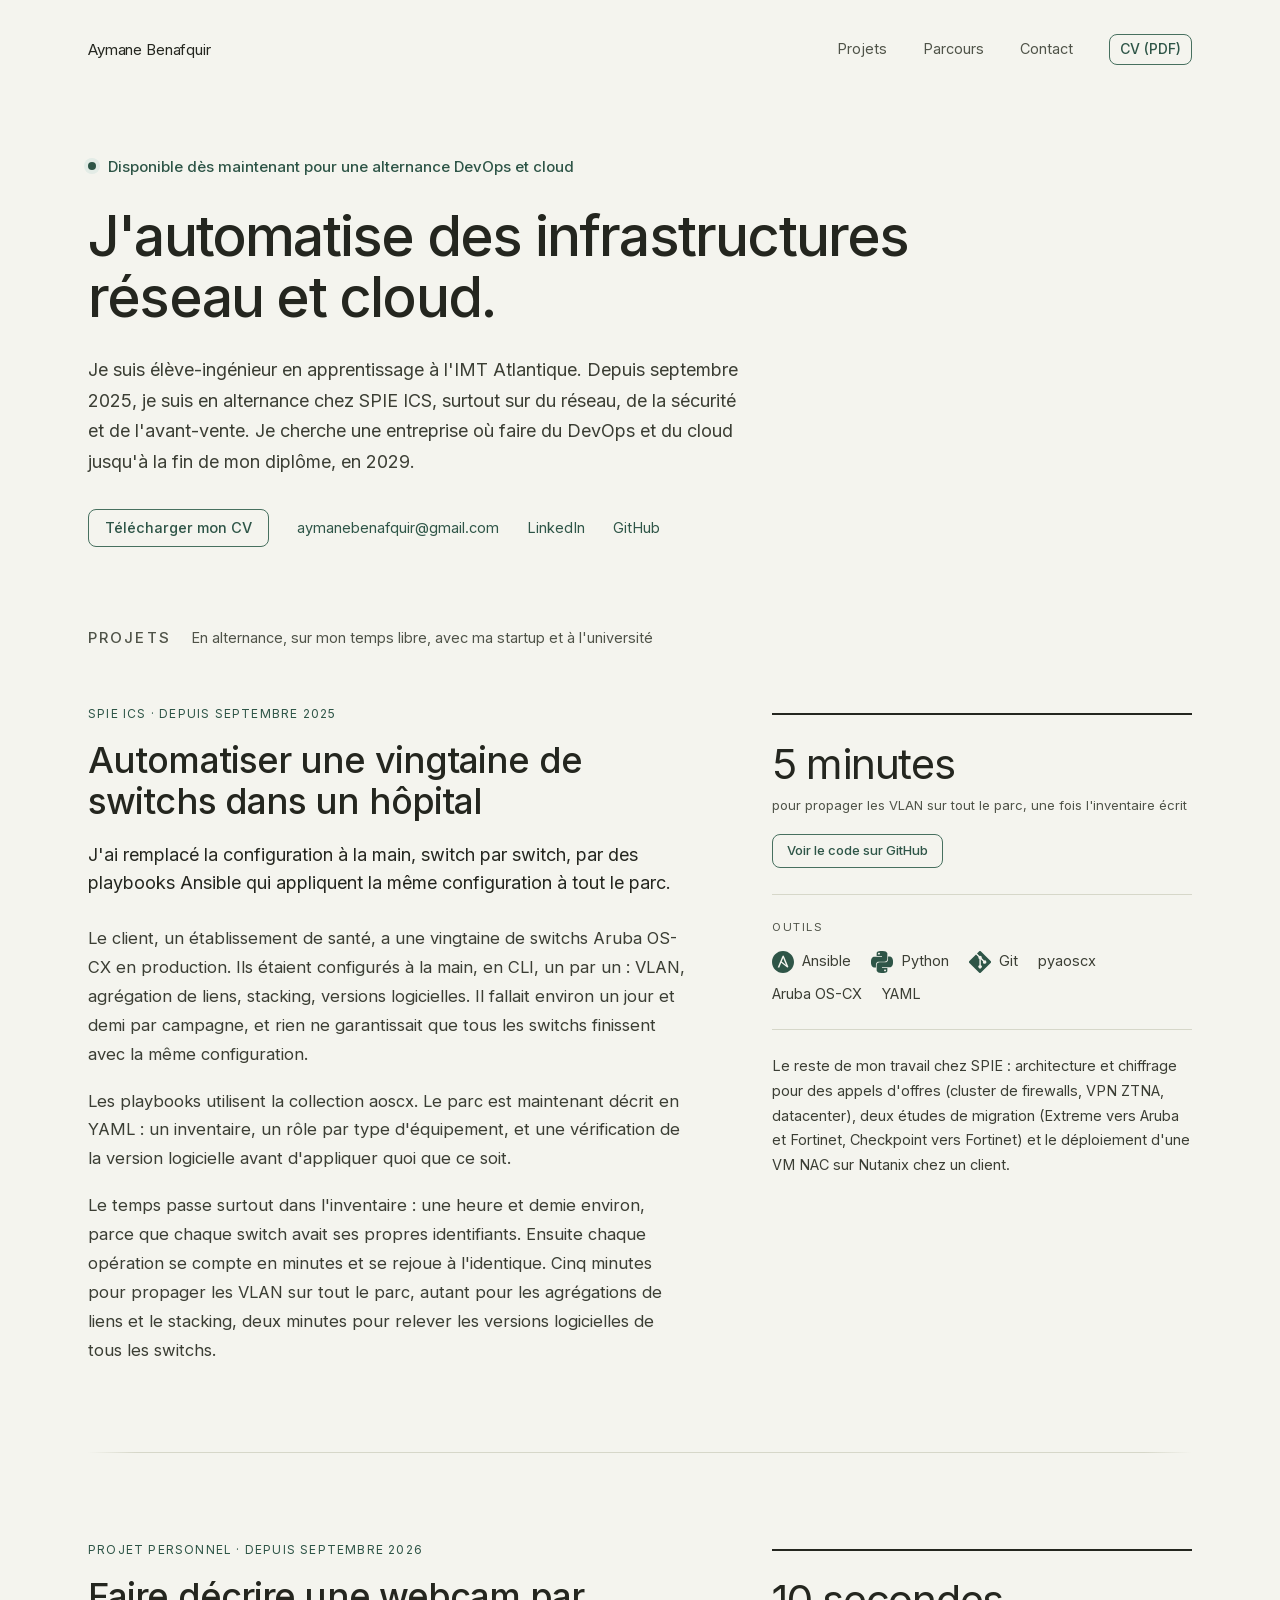
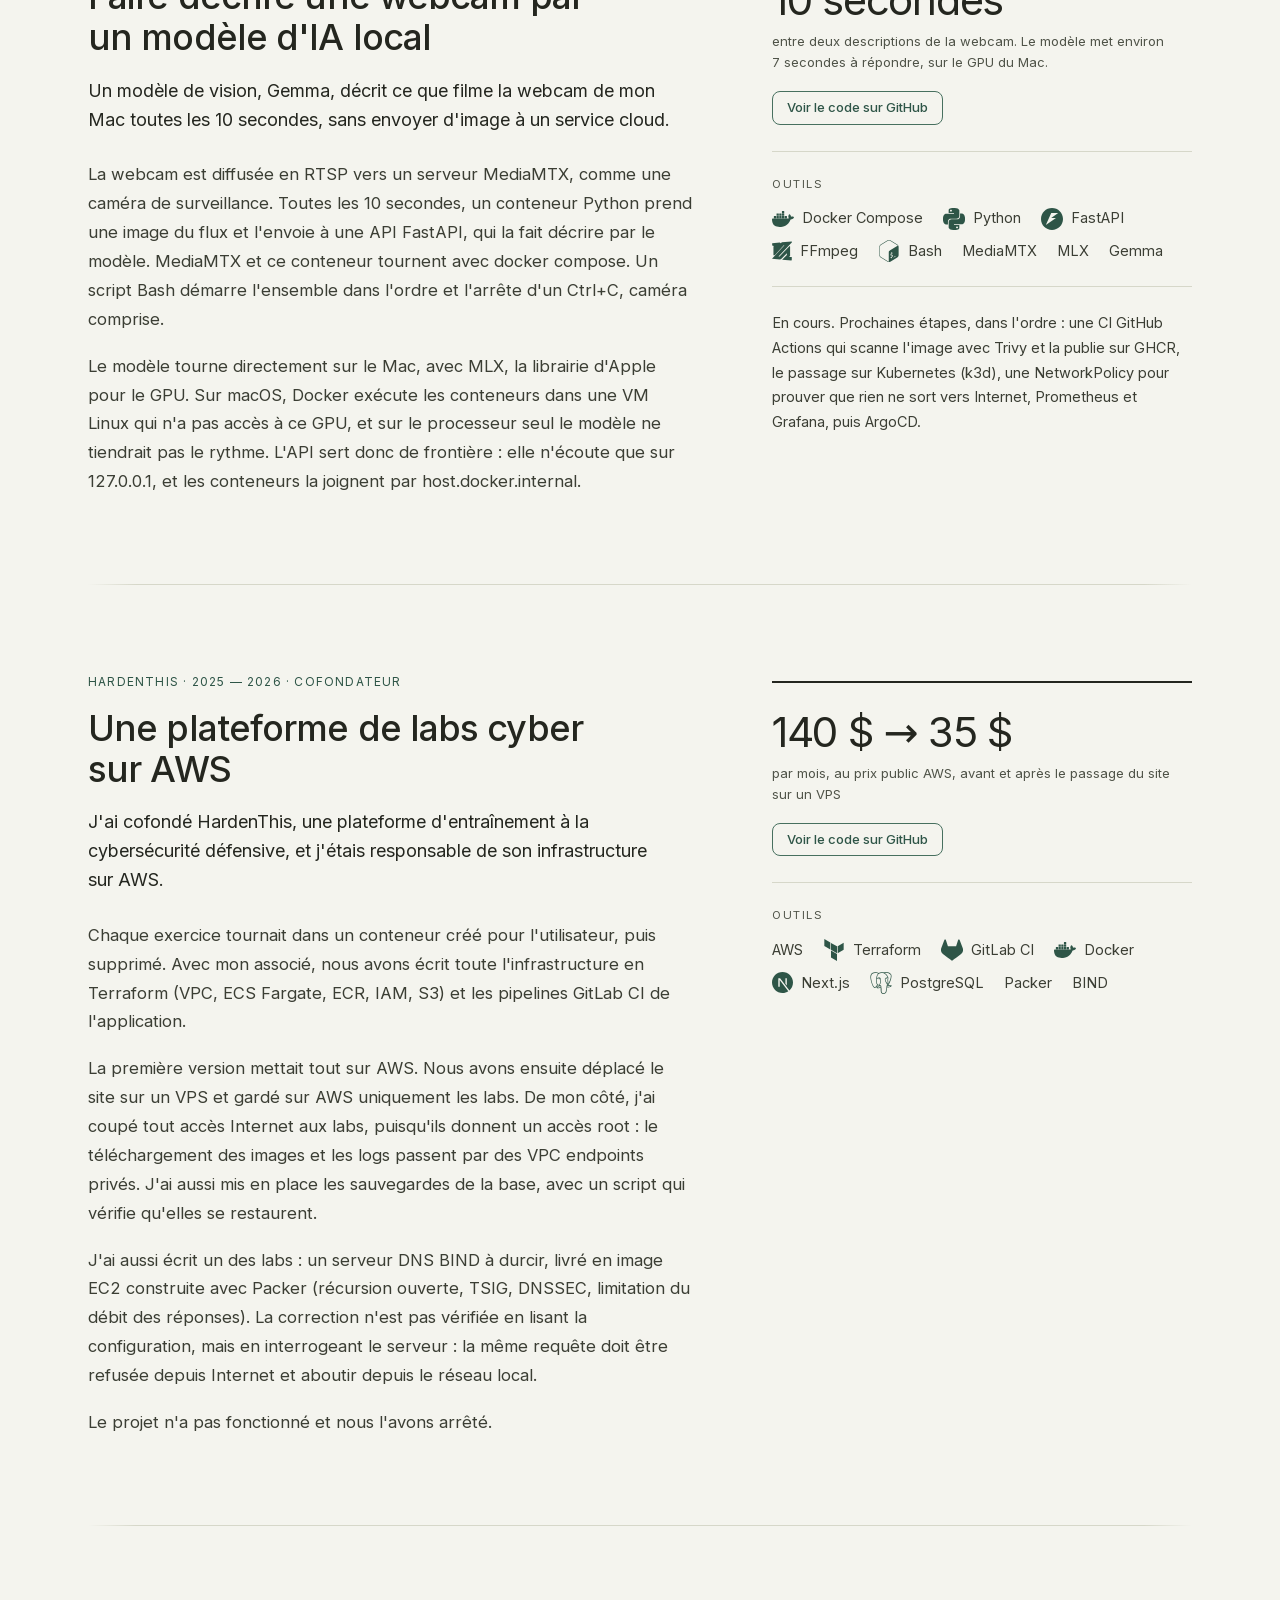
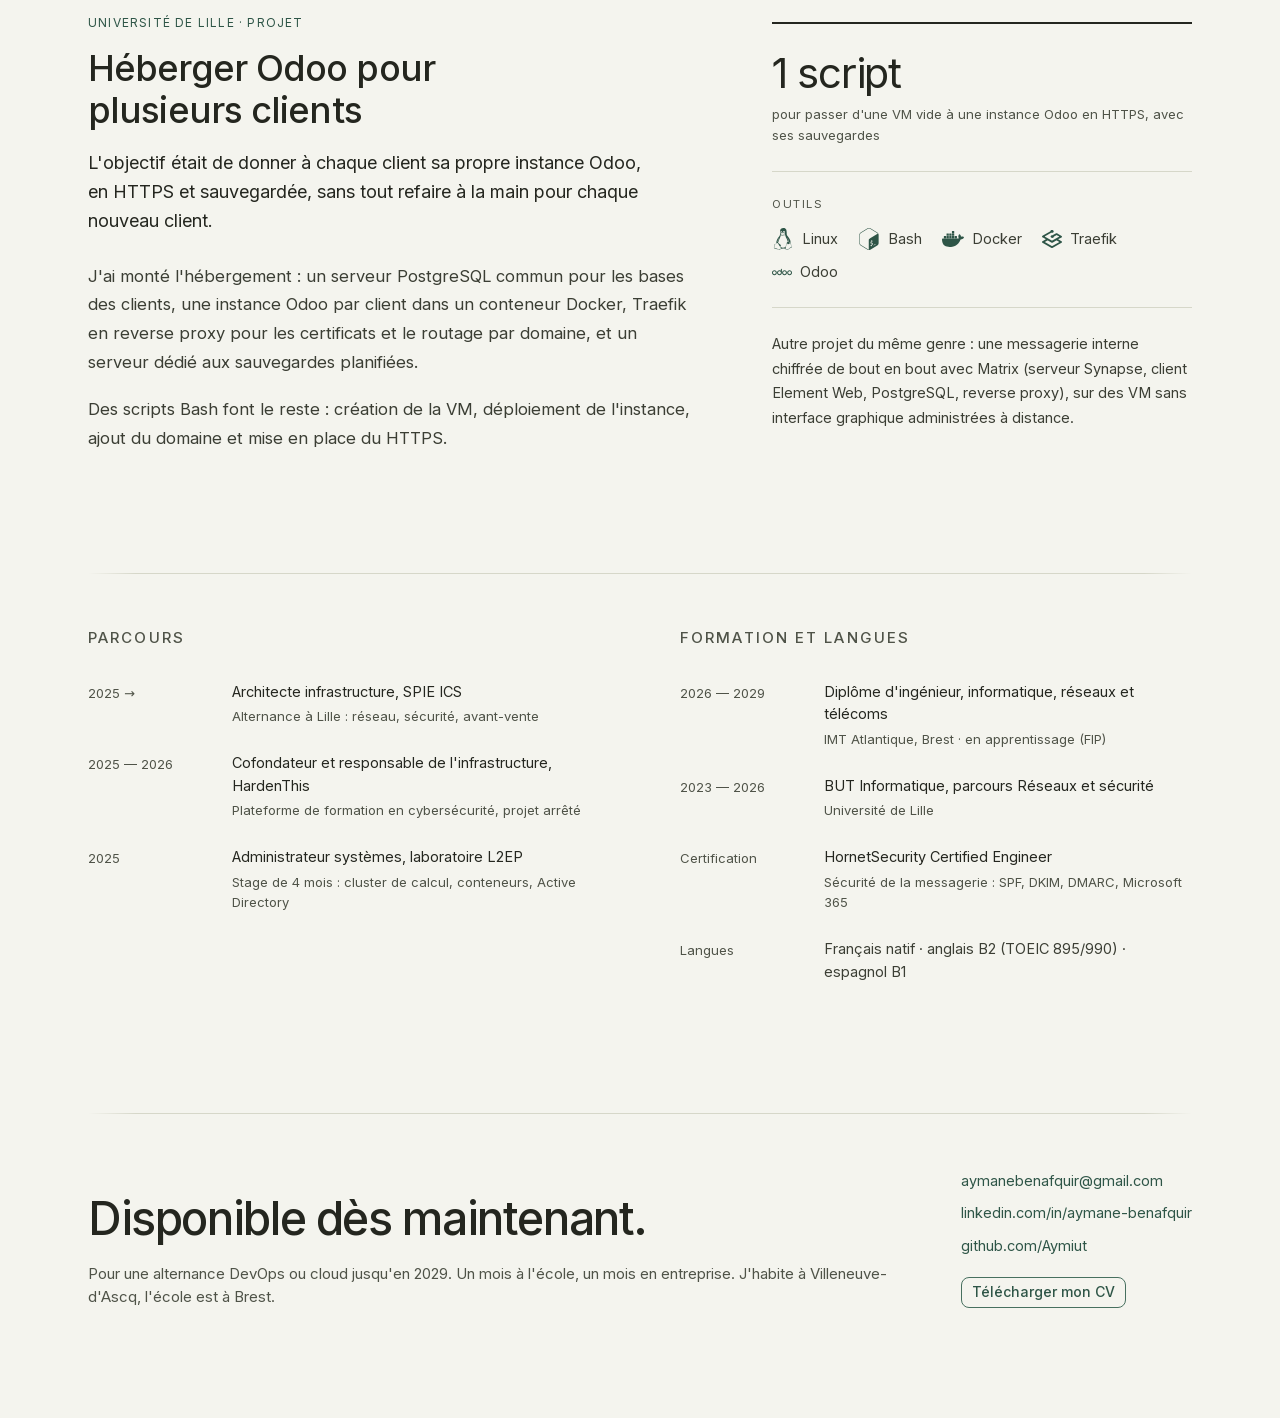
==== commit 19a31273: "Projets : résumé sous chaque titre, lien vers le code sous le chiffre" ====
--- a/index.html
+++ b/index.html
@@ -1,2 +1,10 @@
-<!DOCTYPE html><html lang="fr"><head><meta charset="utf-8"><meta name="viewport" content="width=device-width, initial-scale=1"><title>Aymane Benafquir · Alternance DevOps et cloud</title><meta name="description" content="Élève-ingénieur en apprentissage à l'IMT Atlantique, disponible dès maintenant pour une alternance DevOps et cloud jusqu'en 2029. Terraform, Ansible, Docker, AWS, GitLab CI."><meta name="author" content="Aymane Benafquir"><meta name="theme-color" content="#f4f4ee"><link rel="canonical" href="https://aymiut.github.io/"><meta property="og:type" content="profile"><meta property="og:title" content="Aymane Benafquir · Alternance DevOps et cloud"><meta property="og:description" content="Élève-ingénieur en apprentissage à l'IMT Atlantique, disponible dès maintenant pour une alternance DevOps et cloud jusqu'en 2029. Terraform, Ansible, Docker, AWS, GitLab CI."><meta property="og:locale" content="fr_FR"><meta property="og:url" content="https://aymiut.github.io/"><link rel="icon" href="/favicon.svg" type="image/svg+xml"><style>@font-face{font-family:Inter-323dec1836a61db6;src:url("/_astro/fonts/e868cdf4720e9ea5.woff2") format("woff2");font-display:swap;unicode-range:U+0000-00FF,U+0131,U+0152-0153,U+02BB-02BC,U+02C6,U+02DA,U+02DC,U+0304,U+0308,U+0329,U+2000-206F,U+20AC,U+2122,U+2191,U+2193,U+2212,U+2215,U+FEFF,U+FFFD;font-weight:100 900;font-style:normal;}@font-face{font-family:"Inter-323dec1836a61db6 fallback: Arial";src:local("Arial");font-display:swap;font-weight:100 900;font-style:normal;size-adjust:107.1194%;ascent-override:90.4365%;descent-override:22.518%;line-gap-override:0%;}:root{--font-inter:Inter-323dec1836a61db6,"Inter-323dec1836a61db6 fallback: Arial",system-ui,-apple-system,"Segoe UI",sans-serif;}</style><link rel="preload" href="/_astro/fonts/e868cdf4720e9ea5.woff2" as="font" type="font/woff2" crossorigin><script type="application/ld+json">{"@context":"https://schema.org","@type":"Person","name":"Aymane Benafquir","jobTitle":"Élève-ingénieur en alternance, DevOps et cloud","description":"Élève-ingénieur en apprentissage à l'IMT Atlantique, disponible dès maintenant pour une alternance DevOps et cloud jusqu'en 2029. Terraform, Ansible, Docker, AWS, GitLab CI.","email":"mailto:aymanebenafquir@gmail.com","url":"https://aymiut.github.io/","sameAs":["https://www.linkedin.com/in/aymane-benafquir","https://github.com/Aymiut"],"worksFor":{"@type":"Organization","name":"SPIE ICS"},"alumniOf":[{"@type":"CollegeOrUniversity","name":"IMT Atlantique"},{"@type":"CollegeOrUniversity","name":"Université de Lille"}],"knowsAbout":["DevOps","Cloud AWS","Infrastructure réseau","Ansible","Terraform","Docker","Linux"]}</script><style>.timeline__title[data-astro-cid-iuxs3ju7]{color:var(--muted);font-size:var(--fs-base);letter-spacing:var(--ls-label);text-transform:uppercase;margin-bottom:34px}.timeline__list[data-astro-cid-iuxs3ju7]{flex-direction:column;gap:26px;padding:0;list-style:none;display:flex}.timeline__row[data-astro-cid-iuxs3ju7]{font-size:var(--fs-item);grid-template-columns:120px 1fr;gap:24px;display:grid}.timeline__date[data-astro-cid-iuxs3ju7]{color:var(--muted);font-size:var(--fs-xs);padding-top:2px}.timeline__detail[data-astro-cid-iuxs3ju7]{color:var(--muted);font-size:var(--fs-xs);margin-top:3px}.timeline__plain[data-astro-cid-iuxs3ju7]{color:var(--body)}@media (width<=640px){.timeline__row[data-astro-cid-iuxs3ju7]{grid-template-columns:1fr;gap:6px}.timeline__date[data-astro-cid-iuxs3ju7]{padding-top:0}}.background[data-astro-cid-ten37dqi]{padding-top:var(--space-section);scroll-margin-top:32px}.background__grid[data-astro-cid-ten37dqi]{gap:var(--col-gap);grid-template-columns:1fr 1fr;padding-top:56px;display:grid}@media (width<=900px){.background__grid[data-astro-cid-ten37dqi]{grid-template-columns:1fr;gap:48px}}.contact[data-astro-cid-ubqjqawr]{padding-block:var(--space-footer-top) var(--space-footer-bottom);scroll-margin-top:32px}.contact__grid[data-astro-cid-ubqjqawr]{grid-template-columns:1fr auto;align-items:end;gap:64px;margin-top:56px;display:grid}.contact__title[data-astro-cid-ubqjqawr]{max-width:20ch;font-size:var(--fs-h2);letter-spacing:var(--ls-tight);text-wrap:pretty;margin-bottom:18px;line-height:1.1}.contact__subtitle[data-astro-cid-ubqjqawr]{color:var(--muted);font-size:var(--fs-base)}.contact__links[data-astro-cid-ubqjqawr]{font-size:var(--fs-item);flex-direction:column;align-items:flex-start;gap:10px;display:flex}.contact__cv[data-astro-cid-ubqjqawr]{margin-top:10px}@media (width<=900px){.contact__grid[data-astro-cid-ubqjqawr]{grid-template-columns:1fr;align-items:start;gap:40px;margin-top:44px}}.hero[data-astro-cid-ge2uvauf]{padding-top:var(--space-hero)}.hero__inner[data-astro-cid-ge2uvauf]{max-width:960px}.hero__status[data-astro-cid-ge2uvauf]{color:var(--accent);font-size:var(--fs-base);text-wrap:pretty;align-items:flex-start;gap:12px;margin-bottom:28px;font-weight:500;display:flex}.hero__status[data-astro-cid-ge2uvauf]:before{content:"";background:var(--accent);width:8px;height:8px;box-shadow:0 0 0 4px var(--accent-tint);border-radius:50%;flex:none;margin-top:calc(.775em - 4px)}.hero__title[data-astro-cid-ge2uvauf]{font-size:var(--fs-hero);letter-spacing:var(--ls-hero);text-wrap:pretty;line-height:1.08}.hero__lead[data-astro-cid-ge2uvauf]{max-width:60ch;color:var(--body);font-size:var(--fs-lead);text-wrap:pretty;margin-top:28px;line-height:1.7}.hero__actions[data-astro-cid-ge2uvauf]{font-size:var(--fs-item);flex-wrap:wrap;align-items:center;gap:12px 28px;margin-top:32px;display:flex}.hero__cv[data-astro-cid-ge2uvauf]{font-size:var(--fs-item);padding:9px 16px}@media (width<=1100px){.hero__status[data-astro-cid-ge2uvauf]{margin-bottom:22px}.hero__lead[data-astro-cid-ge2uvauf]{margin-top:22px}}.site-header[data-astro-cid-fzpbxy5g]{align-items:center;gap:36px;padding-block:34px;display:flex}.site-header__name[data-astro-cid-fzpbxy5g]{font-size:var(--fs-base);letter-spacing:-.01em;margin-right:auto}.site-header__nav[data-astro-cid-fzpbxy5g]{font-size:var(--fs-small);align-items:center;gap:36px;display:flex}.site-header__link[data-astro-cid-fzpbxy5g]{color:var(--muted)}.site-header__link[data-astro-cid-fzpbxy5g]:hover{color:var(--accent)}@media (width<=700px){.site-header[data-astro-cid-fzpbxy5g]{flex-wrap:wrap;gap:16px 24px;padding-block:24px}.site-header__name[data-astro-cid-fzpbxy5g]{flex:1 0 100%;margin-right:0}.site-header__nav[data-astro-cid-fzpbxy5g]{gap:20px;margin-right:auto}}.tool-icon[data-astro-cid-k4aetswt]{color:var(--accent);display:inline-flex}.tool-icon[data-astro-cid-k4aetswt] svg{width:auto;height:var(--tool-icon-height)}.case[data-astro-cid-p5wr5ghm]{grid-template-columns:1fr var(--aside-width);gap:var(--col-gap);align-items:start;display:grid}.case__eyebrow[data-astro-cid-p5wr5ghm]{color:var(--accent);font-size:var(--fs-eyebrow);letter-spacing:var(--ls-eyebrow);text-transform:uppercase;margin-bottom:16px}.case__title[data-astro-cid-p5wr5ghm]{max-width:22ch;font-size:var(--fs-h3);letter-spacing:var(--ls-h3);text-wrap:pretty;margin-bottom:22px;line-height:1.15}.case__link[data-astro-cid-p5wr5ghm]{font-size:var(--fs-item);margin-top:20px}.case__text[data-astro-cid-p5wr5ghm]{max-width:62ch;color:var(--body);font-size:var(--fs-body);line-height:1.75}.case__text[data-astro-cid-p5wr5ghm]+.case__text[data-astro-cid-p5wr5ghm]{margin-top:18px}.case__aside[data-astro-cid-p5wr5ghm]{padding-top:8px}.case__block[data-astro-cid-p5wr5ghm]{border-top:1px solid var(--rule);padding:24px 0}.case__block[data-astro-cid-p5wr5ghm]:last-child{padding-bottom:0}.case__block--stat[data-astro-cid-p5wr5ghm]{border-top:2px solid var(--ink);padding:28px 0 26px}.case__stat[data-astro-cid-p5wr5ghm]{font-size:var(--fs-stat);letter-spacing:var(--ls-tight);line-height:1}.case__stat-caption[data-astro-cid-p5wr5ghm]{color:var(--muted);font-size:var(--fs-xs);margin-top:10px;line-height:1.6}.case__label[data-astro-cid-p5wr5ghm]{color:var(--muted);font-size:var(--fs-label);letter-spacing:var(--ls-label);text-transform:uppercase;margin-bottom:14px}.case__tools[data-astro-cid-p5wr5ghm]{flex-wrap:wrap;align-items:center;gap:10px 20px;padding:0;list-style:none;display:flex}.case__tool[data-astro-cid-p5wr5ghm]{align-items:center;gap:8px;display:inline-flex}.case__tool-name[data-astro-cid-p5wr5ghm]{color:var(--body);font-size:var(--fs-item)}.case__note[data-astro-cid-p5wr5ghm]{color:var(--body);font-size:var(--fs-small);line-height:1.7}.case__shot[data-astro-cid-p5wr5ghm]{border-radius:var(--radius-frame);background:var(--surface);height:210px;box-shadow:0 0 0 1px var(--rule);overflow:hidden}.case__shot[data-astro-cid-p5wr5ghm] img{object-fit:cover;width:100%;height:100%}@media (width<=1100px){.case[data-astro-cid-p5wr5ghm]{grid-template-columns:1fr;gap:44px}.case__aside[data-astro-cid-p5wr5ghm]{max-width:520px;padding-top:0}}.work[data-astro-cid-2bvzee3v]{padding-top:var(--space-work);scroll-margin-top:32px}.work__head[data-astro-cid-2bvzee3v]{align-items:baseline;gap:20px;margin-bottom:56px;display:flex}.work__title[data-astro-cid-2bvzee3v]{color:var(--muted);font-size:var(--fs-base);letter-spacing:var(--ls-label);text-transform:uppercase}.work__gloss[data-astro-cid-2bvzee3v]{color:var(--muted);font-size:var(--fs-small)}.work__list[data-astro-cid-2bvzee3v]{gap:var(--space-case-gap);flex-direction:column;display:flex}@media (width<=700px){.work__head[data-astro-cid-2bvzee3v]{flex-direction:column;gap:10px;margin-bottom:48px}}:root{color-scheme:light;--ground:#f4f4ee;--surface:#fbfbf6;--ink:#24261f;--body:#3b3e34;--muted:#4f5348;--rule:#d6d7c9;--rule-light:#e3e4d9;--accent:#2e5547;--accent-line:#47705f;--accent-tint:#e3ece6;--accent-tint-strong:#cfddd5;--accent-press:#1f3b31;--font-sans:var(--font-inter);--font-mono:ui-monospace, Menlo, Consolas, monospace;--fs-hero:clamp(36px, 5vw, 56px);--fs-h2:clamp(32px, 4.4vw, 46px);--fs-h3:clamp(26px, 3.4vw, 36px);--fs-stat:42px;--fs-lead:18px;--fs-body:16.5px;--fs-base:15px;--fs-item:14.5px;--fs-small:14.5px;--fs-xs:13px;--fs-eyebrow:12px;--fs-label:11.5px;--ls-hero:-.032em;--ls-tight:-.03em;--ls-h3:-.025em;--ls-title:-.015em;--ls-eyebrow:.1em;--ls-label:.14em;--page-max:1280px;--gutter:88px;--col-gap:80px;--aside-width:420px;--space-hero:56px;--space-band:96px;--space-section:120px;--space-work:80px;--space-case-gap:88px;--space-footer-top:130px;--space-footer-bottom:110px;--radius:8px;--radius-frame:10px;--radius-slot:6px;--rule-fade:48px}@media (width<=1100px){:root{--gutter:40px;--col-gap:56px;--space-hero:48px;--space-band:72px;--space-section:88px;--space-work:64px;--space-case-gap:64px;--space-footer-top:96px;--space-footer-bottom:72px;--rule-fade:24px}}@media (width<=640px){:root{--gutter:24px;--space-case-gap:56px}}*,:before,:after{box-sizing:border-box}html{-webkit-text-size-adjust:100%}@media (prefers-reduced-motion:no-preference){html{scroll-behavior:smooth}}body{background:var(--ground);color:var(--ink);font-family:var(--font-sans);font-size:var(--fs-base);-webkit-font-smoothing:antialiased;-moz-osx-font-smoothing:grayscale;margin:0;line-height:1.55}h1,h2,h3,h4{letter-spacing:var(--ls-title);margin:0;font-weight:500;line-height:1.12}p,figure,ul,ol{margin:0}img,svg{max-width:100%;display:block}a{color:var(--accent);text-underline-offset:3px;text-decoration:none}a:hover{color:var(--accent-line)}a:active{color:var(--accent-press)}:focus{outline:none}:focus-visible{outline:2px solid var(--accent);outline-offset:2px}::selection{background:#2e554738}.button{border:1px solid var(--accent-line);border-radius:var(--radius);color:var(--accent);font:500 14px/1.2 var(--font-sans);cursor:pointer;background:0 0;justify-content:center;align-items:center;gap:6px;padding:6px 10px;display:inline-flex}.button:hover{background:var(--accent-tint);border-color:var(--accent);color:var(--accent)}.button:active{background:var(--accent-tint-strong);color:var(--accent-press)}.shell{width:100%;max-width:var(--page-max);padding-inline:var(--gutter);margin-inline:auto}.rule{background:linear-gradient(to right, transparent, var(--rule) var(--rule-fade), var(--rule) calc(100% - var(--rule-fade)), transparent);border:0;height:1px}.logo-ink{filter:grayscale()contrast(1.05);opacity:.78;mix-blend-mode:multiply}.slot{border:1px dashed var(--rule);border-radius:var(--radius-slot);width:100%;height:100%;color:var(--muted);font:400 10.5px/1.35 var(--font-mono);text-align:center;background:repeating-linear-gradient(135deg,#2e55470d 0 6px,#0000 6px 12px);justify-content:center;align-items:center;padding:4px;display:flex}.logo-ink{object-fit:contain;width:auto;max-width:100%;height:auto;max-height:100%}
-</style></head><body><header class="site-header shell" data-astro-cid-fzpbxy5g><span class="site-header__name" data-astro-cid-fzpbxy5g>Aymane Benafquir</span><nav class="site-header__nav" aria-label="Sections de la page" data-astro-cid-fzpbxy5g><a class="site-header__link" href="#projets" data-astro-cid-fzpbxy5g>Projets</a><a class="site-header__link" href="#parcours" data-astro-cid-fzpbxy5g>Parcours</a><a class="site-header__link" href="#contact" data-astro-cid-fzpbxy5g>Contact</a></nav><a class="button" href="/cv/aymane-benafquir.pdf" target="_blank" rel="noopener" data-astro-cid-fzpbxy5g>CV (PDF)</a></header><main><section class="hero shell" aria-labelledby="hero-title" data-astro-cid-ge2uvauf><div class="hero__inner" data-astro-cid-ge2uvauf><p class="hero__status" data-astro-cid-ge2uvauf>Disponible dès maintenant pour une alternance DevOps et cloud</p><h1 class="hero__title" id="hero-title" data-astro-cid-ge2uvauf>J&#39;automatise des infrastructures réseau et cloud.</h1><p class="hero__lead" data-astro-cid-ge2uvauf>Je suis élève-ingénieur en apprentissage à l&#39;IMT Atlantique. Depuis septembre 2025, je suis en alternance chez SPIE ICS, surtout sur du réseau, de la sécurité et de l&#39;avant-vente. Je cherche une entreprise où faire du DevOps et du cloud jusqu&#39;à la fin de mon diplôme, en 2029.</p><!-- Ce qu'un recruteur cherche en arrivant : le CV, le code, un moyen de répondre. --><div class="hero__actions" data-astro-cid-ge2uvauf><a class="button hero__cv" href="/cv/aymane-benafquir.pdf" target="_blank" rel="noopener" data-astro-cid-ge2uvauf>Télécharger mon CV</a><a href="mailto:aymanebenafquir@gmail.com" data-astro-cid-ge2uvauf>aymanebenafquir@gmail.com</a><a href="https://www.linkedin.com/in/aymane-benafquir" target="_blank" rel="noopener" data-astro-cid-ge2uvauf>LinkedIn</a><a href="https://github.com/Aymiut" target="_blank" rel="noopener" data-astro-cid-ge2uvauf>GitHub</a></div></div></section><section class="work shell" id="projets" aria-labelledby="work-title" data-astro-cid-2bvzee3v><div class="work__head" data-astro-cid-2bvzee3v><h2 class="work__title" id="work-title" data-astro-cid-2bvzee3v>Projets</h2><p class="work__gloss" data-astro-cid-2bvzee3v>En alternance, sur mon temps libre, avec ma startup et à l&#39;université</p></div><div class="work__list" data-astro-cid-2bvzee3v><article class="case" data-astro-cid-p5wr5ghm><div class="case__body" data-astro-cid-p5wr5ghm><p class="case__eyebrow" data-astro-cid-p5wr5ghm>SPIE ICS · depuis septembre 2025</p><h3 class="case__title" data-astro-cid-p5wr5ghm>Automatiser une vingtaine de switchs dans un hôpital</h3><p class="case__text" data-astro-cid-p5wr5ghm>Le client, un établissement de santé, a une vingtaine de switchs Aruba OS-CX en production. Ils étaient configurés à la main, en CLI, un par un : VLAN, agrégation de liens, stacking, versions logicielles. Il fallait environ un jour et demi par campagne, et rien ne garantissait que tous les switchs finissent avec la même configuration.</p><p class="case__text" data-astro-cid-p5wr5ghm>J&#39;ai écrit des playbooks Ansible avec la collection aoscx. Le parc est maintenant décrit en YAML : un inventaire, un rôle par type d&#39;équipement, et une vérification de la version logicielle avant d&#39;appliquer quoi que ce soit.</p><p class="case__text" data-astro-cid-p5wr5ghm>Le temps passe surtout dans l&#39;inventaire : une heure et demie environ, parce que chaque switch avait ses propres identifiants. Ensuite chaque opération se compte en minutes et se rejoue à l&#39;identique. Cinq minutes pour propager les VLAN sur tout le parc, autant pour les agrégations de liens et le stacking, deux minutes pour relever les versions logicielles de tous les switchs.</p><p class="case__link" data-astro-cid-p5wr5ghm><a href="https://github.com/Aymiut/ansible-aruba-oscx" target="_blank" rel="noopener" data-astro-cid-p5wr5ghm>Voir le code sur GitHub</a></p></div><div class="case__aside" data-astro-cid-p5wr5ghm><div class="case__block case__block--stat" data-astro-cid-p5wr5ghm><p class="case__stat" data-astro-cid-p5wr5ghm>5 minutes</p><p class="case__stat-caption" data-astro-cid-p5wr5ghm>pour propager les VLAN sur tout le parc, une fois l&#39;inventaire écrit</p></div><div class="case__block" data-astro-cid-p5wr5ghm><p class="case__label" data-astro-cid-p5wr5ghm>Outils</p><ul class="case__tools" data-astro-cid-p5wr5ghm><li class="case__tool" data-astro-cid-p5wr5ghm><span class="tool-icon" style="--tool-icon-height: 22px" data-astro-cid-k4aetswt><svg fill="currentColor" role="img" viewBox="0 0 24 24" xmlns="http://www.w3.org/2000/svg"><title>Ansible</title><path d="M10.617 11.473l4.686 3.695-3.102-7.662zM12 0C5.371 0 0 5.371 0 12s5.371 12 12 12 12-5.371 12-12S18.629 0 12 0zm5.797 17.305c-.011.471-.403.842-.875.83-.236 0-.416-.09-.664-.293l-6.19-5-2.079 5.203H6.191L11.438 5.44c.124-.314.427-.52.764-.506.326-.014.63.189.742.506l4.774 11.494c.045.111.08.234.08.348-.001.009-.001.009-.001.023z"/></svg></span><span class="case__tool-name" data-astro-cid-p5wr5ghm>Ansible</span></li><li class="case__tool" data-astro-cid-p5wr5ghm><span class="tool-icon" style="--tool-icon-height: 22px" data-astro-cid-k4aetswt><svg fill="currentColor" role="img" viewBox="0 0 24 24" xmlns="http://www.w3.org/2000/svg"><title>Python</title><path d="M14.25.18l.9.2.73.26.59.3.45.32.34.34.25.34.16.33.1.3.04.26.02.2-.01.13V8.5l-.05.63-.13.55-.21.46-.26.38-.3.31-.33.25-.35.19-.35.14-.33.1-.3.07-.26.04-.21.02H8.77l-.69.05-.59.14-.5.22-.41.27-.33.32-.27.35-.2.36-.15.37-.1.35-.07.32-.04.27-.02.21v3.06H3.17l-.21-.03-.28-.07-.32-.12-.35-.18-.36-.26-.36-.36-.35-.46-.32-.59-.28-.73-.21-.88-.14-1.05-.05-1.23.06-1.22.16-1.04.24-.87.32-.71.36-.57.4-.44.42-.33.42-.24.4-.16.36-.1.32-.05.24-.01h.16l.06.01h8.16v-.83H6.18l-.01-2.75-.02-.37.05-.34.11-.31.17-.28.25-.26.31-.23.38-.2.44-.18.51-.15.58-.12.64-.1.71-.06.77-.04.84-.02 1.27.05zm-6.3 1.98l-.23.33-.08.41.08.41.23.34.33.22.41.09.41-.09.33-.22.23-.34.08-.41-.08-.41-.23-.33-.33-.22-.41-.09-.41.09zm13.09 3.95l.28.06.32.12.35.18.36.27.36.35.35.47.32.59.28.73.21.88.14 1.04.05 1.23-.06 1.23-.16 1.04-.24.86-.32.71-.36.57-.4.45-.42.33-.42.24-.4.16-.36.09-.32.05-.24.02-.16-.01h-8.22v.82h5.84l.01 2.76.02.36-.05.34-.11.31-.17.29-.25.25-.31.24-.38.2-.44.17-.51.15-.58.13-.64.09-.71.07-.77.04-.84.01-1.27-.04-1.07-.14-.9-.2-.73-.25-.59-.3-.45-.33-.34-.34-.25-.34-.16-.33-.1-.3-.04-.25-.02-.2.01-.13v-5.34l.05-.64.13-.54.21-.46.26-.38.3-.32.33-.24.35-.2.35-.14.33-.1.3-.06.26-.04.21-.02.13-.01h5.84l.69-.05.59-.14.5-.21.41-.28.33-.32.27-.35.2-.36.15-.36.1-.35.07-.32.04-.28.02-.21V6.07h2.09l.14.01zm-6.47 14.25l-.23.33-.08.41.08.41.23.33.33.23.41.08.41-.08.33-.23.23-.33.08-.41-.08-.41-.23-.33-.33-.23-.41-.08-.41.08z"/></svg></span><span class="case__tool-name" data-astro-cid-p5wr5ghm>Python</span></li><li class="case__tool" data-astro-cid-p5wr5ghm><span class="tool-icon" style="--tool-icon-height: 22px" data-astro-cid-k4aetswt><svg fill="currentColor" role="img" viewBox="0 0 24 24" xmlns="http://www.w3.org/2000/svg"><title>Git</title><path d="M13.09 23.549a1.54 1.54 0 0 1-2.18 0L.451 13.089a1.54 1.54 0 0 1 0-2.179l7.191-7.19 2.733 2.733a1.85 1.85 0 0 0 .964 2.326v6.66a1.849 1.849 0 1 0 1.54 0V8.957l2.508 2.508a1.85 1.85 0 1 0 1.09-1.09l-2.634-2.634a1.85 1.85 0 0 0-2.378-2.377L8.73 2.63 10.91.451a1.54 1.54 0 0 1 2.179 0l10.459 10.46a1.54 1.54 0 0 1 0 2.179z"/></svg></span><span class="case__tool-name" data-astro-cid-p5wr5ghm>Git</span></li><li class="case__tool" data-astro-cid-p5wr5ghm><span class="case__tool-name" data-astro-cid-p5wr5ghm>pyaoscx</span></li><li class="case__tool" data-astro-cid-p5wr5ghm><span class="case__tool-name" data-astro-cid-p5wr5ghm>Aruba OS-CX</span></li><li class="case__tool" data-astro-cid-p5wr5ghm><span class="case__tool-name" data-astro-cid-p5wr5ghm>YAML</span></li></ul></div><p class="case__block case__note" data-astro-cid-p5wr5ghm>Le reste de mon travail chez SPIE : architecture et chiffrage pour des appels d&#39;offres (cluster de firewalls, VPN ZTNA, datacenter), deux études de migration (Extreme vers Aruba et Fortinet, Checkpoint vers Fortinet) et le déploiement d&#39;une VM NAC sur Nutanix chez un client.</p></div></article><div class="rule"></div><article class="case" data-astro-cid-p5wr5ghm><div class="case__body" data-astro-cid-p5wr5ghm><p class="case__eyebrow" data-astro-cid-p5wr5ghm>Projet personnel · depuis septembre 2026</p><h3 class="case__title" data-astro-cid-p5wr5ghm>Faire décrire une webcam par un modèle d&#39;IA local</h3><p class="case__text" data-astro-cid-p5wr5ghm>La webcam de mon Mac filme et un modèle de vision, Gemma, décrit ce qu&#39;elle voit toutes les 10 secondes. Le modèle tourne sur le Mac avec MLX, la librairie d&#39;Apple pour le GPU. Aucune image n&#39;est envoyée à un service cloud.</p><p class="case__text" data-astro-cid-p5wr5ghm>La webcam est diffusée en RTSP vers un serveur MediaMTX, comme une caméra de surveillance. Toutes les 10 secondes, un conteneur Python prend une image du flux et l&#39;envoie à une API FastAPI, qui la fait décrire par le modèle. MediaMTX et ce conteneur tournent avec docker compose. Un script Bash démarre l&#39;ensemble dans l&#39;ordre et l&#39;arrête d&#39;un Ctrl+C, caméra comprise.</p><p class="case__text" data-astro-cid-p5wr5ghm>Le modèle tourne hors de Docker. Sur macOS, Docker exécute les conteneurs dans une VM Linux qui n&#39;a pas accès au GPU du Mac, et sur le processeur seul le modèle ne tiendrait pas le rythme. L&#39;API sert donc de frontière : elle n&#39;écoute que sur 127.0.0.1, et les conteneurs la joignent par host.docker.internal.</p><p class="case__link" data-astro-cid-p5wr5ghm><a href="https://github.com/Aymiut/local-vision-assistant" target="_blank" rel="noopener" data-astro-cid-p5wr5ghm>Voir le code sur GitHub</a></p></div><div class="case__aside" data-astro-cid-p5wr5ghm><div class="case__block case__block--stat" data-astro-cid-p5wr5ghm><p class="case__stat" data-astro-cid-p5wr5ghm>10 secondes</p><p class="case__stat-caption" data-astro-cid-p5wr5ghm>entre deux descriptions de la webcam. Le modèle met environ 7 secondes à répondre, sur le GPU du Mac.</p></div><div class="case__block" data-astro-cid-p5wr5ghm><p class="case__label" data-astro-cid-p5wr5ghm>Outils</p><ul class="case__tools" data-astro-cid-p5wr5ghm><li class="case__tool" data-astro-cid-p5wr5ghm><span class="tool-icon" style="--tool-icon-height: 22px" data-astro-cid-k4aetswt><svg fill="currentColor" role="img" viewBox="0 0 24 24" xmlns="http://www.w3.org/2000/svg"><title>Docker Compose</title><path d="M13.983 11.078h2.119a.186.186 0 00.186-.185V9.006a.186.186 0 00-.186-.186h-2.119a.185.185 0 00-.185.185v1.888c0 .102.083.185.185.185m-2.954-5.43h2.118a.186.186 0 00.186-.186V3.574a.186.186 0 00-.186-.185h-2.118a.185.185 0 00-.185.185v1.888c0 .102.082.185.185.185m0 2.716h2.118a.187.187 0 00.186-.186V6.29a.186.186 0 00-.186-.185h-2.118a.185.185 0 00-.185.185v1.887c0 .102.082.185.185.186m-2.93 0h2.12a.186.186 0 00.184-.186V6.29a.185.185 0 00-.185-.185H8.1a.185.185 0 00-.185.185v1.887c0 .102.083.185.185.186m-2.964 0h2.119a.186.186 0 00.185-.186V6.29a.185.185 0 00-.185-.185H5.136a.186.186 0 00-.186.185v1.887c0 .102.084.185.186.186m5.893 2.715h2.118a.186.186 0 00.186-.185V9.006a.186.186 0 00-.186-.186h-2.118a.185.185 0 00-.185.185v1.888c0 .102.082.185.185.185m-2.93 0h2.12a.185.185 0 00.184-.185V9.006a.185.185 0 00-.184-.186h-2.12a.185.185 0 00-.184.185v1.888c0 .102.083.185.185.185m-2.964 0h2.119a.185.185 0 00.185-.185V9.006a.185.185 0 00-.184-.186h-2.12a.186.186 0 00-.186.186v1.887c0 .102.084.185.186.185m-2.92 0h2.12a.185.185 0 00.184-.185V9.006a.185.185 0 00-.184-.186h-2.12a.185.185 0 00-.184.185v1.888c0 .102.082.185.185.185M23.763 9.89c-.065-.051-.672-.51-1.954-.51-.338.001-.676.03-1.01.087-.248-1.7-1.653-2.53-1.716-2.566l-.344-.199-.226.327c-.284.438-.49.922-.612 1.43-.23.97-.09 1.882.403 2.661-.595.332-1.55.413-1.744.42H.751a.751.751 0 00-.75.748 11.376 11.376 0 00.692 4.062c.545 1.428 1.355 2.48 2.41 3.124 1.18.723 3.1 1.137 5.275 1.137.983.003 1.963-.086 2.93-.266a12.248 12.248 0 003.823-1.389c.98-.567 1.86-1.288 2.61-2.136 1.252-1.418 1.998-2.997 2.553-4.4h.221c1.372 0 2.215-.549 2.68-1.009.309-.293.55-.65.707-1.046l.098-.288Z"/></svg></span><span class="case__tool-name" data-astro-cid-p5wr5ghm>Docker Compose</span></li><li class="case__tool" data-astro-cid-p5wr5ghm><span class="tool-icon" style="--tool-icon-height: 22px" data-astro-cid-k4aetswt><svg fill="currentColor" role="img" viewBox="0 0 24 24" xmlns="http://www.w3.org/2000/svg"><title>Python</title><path d="M14.25.18l.9.2.73.26.59.3.45.32.34.34.25.34.16.33.1.3.04.26.02.2-.01.13V8.5l-.05.63-.13.55-.21.46-.26.38-.3.31-.33.25-.35.19-.35.14-.33.1-.3.07-.26.04-.21.02H8.77l-.69.05-.59.14-.5.22-.41.27-.33.32-.27.35-.2.36-.15.37-.1.35-.07.32-.04.27-.02.21v3.06H3.17l-.21-.03-.28-.07-.32-.12-.35-.18-.36-.26-.36-.36-.35-.46-.32-.59-.28-.73-.21-.88-.14-1.05-.05-1.23.06-1.22.16-1.04.24-.87.32-.71.36-.57.4-.44.42-.33.42-.24.4-.16.36-.1.32-.05.24-.01h.16l.06.01h8.16v-.83H6.18l-.01-2.75-.02-.37.05-.34.11-.31.17-.28.25-.26.31-.23.38-.2.44-.18.51-.15.58-.12.64-.1.71-.06.77-.04.84-.02 1.27.05zm-6.3 1.98l-.23.33-.08.41.08.41.23.34.33.22.41.09.41-.09.33-.22.23-.34.08-.41-.08-.41-.23-.33-.33-.22-.41-.09-.41.09zm13.09 3.95l.28.06.32.12.35.18.36.27.36.35.35.47.32.59.28.73.21.88.14 1.04.05 1.23-.06 1.23-.16 1.04-.24.86-.32.71-.36.57-.4.45-.42.33-.42.24-.4.16-.36.09-.32.05-.24.02-.16-.01h-8.22v.82h5.84l.01 2.76.02.36-.05.34-.11.31-.17.29-.25.25-.31.24-.38.2-.44.17-.51.15-.58.13-.64.09-.71.07-.77.04-.84.01-1.27-.04-1.07-.14-.9-.2-.73-.25-.59-.3-.45-.33-.34-.34-.25-.34-.16-.33-.1-.3-.04-.25-.02-.2.01-.13v-5.34l.05-.64.13-.54.21-.46.26-.38.3-.32.33-.24.35-.2.35-.14.33-.1.3-.06.26-.04.21-.02.13-.01h5.84l.69-.05.59-.14.5-.21.41-.28.33-.32.27-.35.2-.36.15-.36.1-.35.07-.32.04-.28.02-.21V6.07h2.09l.14.01zm-6.47 14.25l-.23.33-.08.41.08.41.23.33.33.23.41.08.41-.08.33-.23.23-.33.08-.41-.08-.41-.23-.33-.33-.23-.41-.08-.41.08z"/></svg></span><span class="case__tool-name" data-astro-cid-p5wr5ghm>Python</span></li><li class="case__tool" data-astro-cid-p5wr5ghm><span class="tool-icon" style="--tool-icon-height: 22px" data-astro-cid-k4aetswt><svg fill="currentColor" role="img" viewBox="0 0 24 24" xmlns="http://www.w3.org/2000/svg"><title>FastAPI</title><path d="M12 .0387C5.3729.0384.0003 5.3931 0 11.9988c-.001 6.6066 5.372 11.9628 12 11.9625 6.628.0003 12.001-5.3559 12-11.9625-.0003-6.6057-5.3729-11.9604-12-11.96m-.829 5.4153h7.55l-7.5805 5.3284h5.1828L5.279 18.5436q2.9466-6.5444 5.892-13.0896"/></svg></span><span class="case__tool-name" data-astro-cid-p5wr5ghm>FastAPI</span></li><li class="case__tool" data-astro-cid-p5wr5ghm><span class="tool-icon" style="--tool-icon-height: 20px" data-astro-cid-k4aetswt><svg fill="currentColor" role="img" viewBox="0 0 24 24" xmlns="http://www.w3.org/2000/svg"><title>FFmpeg</title><path d="M21.72 17.91V6.5l-.53-.49L9.05 18.52l-1.29-.06L24 1.53l-.33-.95-11.93 1-5.75 6.6v-.23l4.7-5.39-1.38-.77-9.11.77v2.85l1.91.46v.01l.19-.01-.56.66v10.6c.609-.126 1.22-.241 1.83-.36L14.12 5.22l.83-.04L0 21.44l9.67.82 1.35-.77 6.82-6.74v2.15l-5.72 5.57 11.26.95.35-.94v-3.16l-3.29-.18c.434-.403.858-.816 1.28-1.23z"/></svg></span><span class="case__tool-name" data-astro-cid-p5wr5ghm>FFmpeg</span></li><li class="case__tool" data-astro-cid-p5wr5ghm><span class="tool-icon" style="--tool-icon-height: 22px" data-astro-cid-k4aetswt><svg fill="currentColor" role="img" viewBox="0 0 24 24" xmlns="http://www.w3.org/2000/svg"><title>Bash</title><path d="M21.038,4.9l-7.577-4.498C13.009,0.134,12.505,0,12,0c-0.505,0-1.009,0.134-1.462,0.403L2.961,4.9 C2.057,5.437,1.5,6.429,1.5,7.503v8.995c0,1.073,0.557,2.066,1.462,2.603l7.577,4.497C10.991,23.866,11.495,24,12,24 c0.505,0,1.009-0.134,1.461-0.402l7.577-4.497c0.904-0.537,1.462-1.529,1.462-2.603V7.503C22.5,6.429,21.943,5.437,21.038,4.9z M15.17,18.946l0.013,0.646c0.001,0.078-0.05,0.167-0.111,0.198l-0.383,0.22c-0.061,0.031-0.111-0.007-0.112-0.085L14.57,19.29 c-0.328,0.136-0.66,0.169-0.872,0.084c-0.04-0.016-0.057-0.075-0.041-0.142l0.139-0.584c0.011-0.046,0.036-0.092,0.069-0.121 c0.012-0.011,0.024-0.02,0.036-0.026c0.022-0.011,0.043-0.014,0.062-0.006c0.229,0.077,0.521,0.041,0.802-0.101 c0.357-0.181,0.596-0.545,0.592-0.907c-0.003-0.328-0.181-0.465-0.613-0.468c-0.55,0.001-1.064-0.107-1.072-0.917 c-0.007-0.667,0.34-1.361,0.889-1.8l-0.007-0.652c-0.001-0.08,0.048-0.168,0.111-0.2l0.37-0.236 c0.061-0.031,0.111,0.007,0.112,0.087l0.006,0.653c0.273-0.109,0.511-0.138,0.726-0.088c0.047,0.012,0.067,0.076,0.048,0.151 l-0.144,0.578c-0.011,0.044-0.036,0.088-0.065,0.116c-0.012,0.012-0.025,0.021-0.038,0.028c-0.019,0.01-0.038,0.013-0.057,0.009 c-0.098-0.022-0.332-0.073-0.699,0.113c-0.385,0.195-0.52,0.53-0.517,0.778c0.003,0.297,0.155,0.387,0.681,0.396 c0.7,0.012,1.003,0.318,1.01,1.023C16.105,17.747,15.736,18.491,15.17,18.946z M19.143,17.859c0,0.06-0.008,0.116-0.058,0.145 l-1.916,1.164c-0.05,0.029-0.09,0.004-0.09-0.056v-0.494c0-0.06,0.037-0.093,0.087-0.122l1.887-1.129 c0.05-0.029,0.09-0.004,0.09,0.056V17.859z M20.459,6.797l-7.168,4.427c-0.894,0.523-1.553,1.109-1.553,2.187v8.833 c0,0.645,0.26,1.063,0.66,1.184c-0.131,0.023-0.264,0.039-0.398,0.039c-0.42,0-0.833-0.114-1.197-0.33L3.226,18.64 c-0.741-0.44-1.201-1.261-1.201-2.142V7.503c0-0.881,0.46-1.702,1.201-2.142l7.577-4.498c0.363-0.216,0.777-0.33,1.197-0.33 c0.419,0,0.833,0.114,1.197,0.33l7.577,4.498c0.624,0.371,1.046,1.013,1.164,1.732C21.686,6.557,21.12,6.411,20.459,6.797z"/></svg></span><span class="case__tool-name" data-astro-cid-p5wr5ghm>Bash</span></li><li class="case__tool" data-astro-cid-p5wr5ghm><span class="case__tool-name" data-astro-cid-p5wr5ghm>MediaMTX</span></li><li class="case__tool" data-astro-cid-p5wr5ghm><span class="case__tool-name" data-astro-cid-p5wr5ghm>MLX</span></li><li class="case__tool" data-astro-cid-p5wr5ghm><span class="case__tool-name" data-astro-cid-p5wr5ghm>Gemma</span></li></ul></div><p class="case__block case__note" data-astro-cid-p5wr5ghm>En cours. Prochaines étapes, dans l&#39;ordre : une CI GitHub Actions qui scanne l&#39;image avec Trivy et la publie sur GHCR, le passage sur Kubernetes (k3d), une NetworkPolicy pour prouver que rien ne sort vers Internet, Prometheus et Grafana, puis ArgoCD.</p></div></article><div class="rule"></div><article class="case" data-astro-cid-p5wr5ghm><div class="case__body" data-astro-cid-p5wr5ghm><p class="case__eyebrow" data-astro-cid-p5wr5ghm>HardenThis · 2025 — 2026 · cofondateur</p><h3 class="case__title" data-astro-cid-p5wr5ghm>Une plateforme de labs cyber sur AWS</h3><p class="case__text" data-astro-cid-p5wr5ghm>J&#39;ai cofondé HardenThis, une plateforme d&#39;entraînement à la cybersécurité défensive. Chaque exercice tournait dans un conteneur créé pour l&#39;utilisateur, puis supprimé. Avec mon associé, nous avons écrit toute l&#39;infrastructure en Terraform (VPC, ECS Fargate, ECR, IAM, S3) et les pipelines GitLab CI de l&#39;application.</p><p class="case__text" data-astro-cid-p5wr5ghm>La première version mettait tout sur AWS. Nous avons ensuite déplacé le site sur un VPS et gardé sur AWS uniquement les labs. De mon côté, j&#39;ai coupé tout accès Internet aux labs, puisqu&#39;ils donnent un accès root : le téléchargement des images et les logs passent par des VPC endpoints privés. J&#39;ai aussi mis en place les sauvegardes de la base, avec un script qui vérifie qu&#39;elles se restaurent.</p><p class="case__text" data-astro-cid-p5wr5ghm>J&#39;ai aussi écrit un des labs : un serveur DNS BIND à durcir, livré en image EC2 construite avec Packer (récursion ouverte, TSIG, DNSSEC, limitation du débit des réponses). La correction n&#39;est pas vérifiée en lisant la configuration, mais en interrogeant le serveur : la même requête doit être refusée depuis Internet et aboutir depuis le réseau local.</p><p class="case__text" data-astro-cid-p5wr5ghm>Le projet n&#39;a pas fonctionné et nous l&#39;avons arrêté.</p><p class="case__link" data-astro-cid-p5wr5ghm><a href="https://github.com/Aymiut/hardenthis-infra" target="_blank" rel="noopener" data-astro-cid-p5wr5ghm>Voir le code sur GitHub</a></p></div><div class="case__aside" data-astro-cid-p5wr5ghm><div class="case__block case__block--stat" data-astro-cid-p5wr5ghm><p class="case__stat" data-astro-cid-p5wr5ghm>140 $ → 35 $</p><p class="case__stat-caption" data-astro-cid-p5wr5ghm>par mois, au prix public AWS, avant et après le passage du site sur un VPS</p></div><div class="case__block" data-astro-cid-p5wr5ghm><p class="case__label" data-astro-cid-p5wr5ghm>Outils</p><ul class="case__tools" data-astro-cid-p5wr5ghm><li class="case__tool" data-astro-cid-p5wr5ghm><span class="case__tool-name" data-astro-cid-p5wr5ghm>AWS</span></li><li class="case__tool" data-astro-cid-p5wr5ghm><span class="tool-icon" style="--tool-icon-height: 22px" data-astro-cid-k4aetswt><svg fill="currentColor" role="img" viewBox="0 0 24 24" xmlns="http://www.w3.org/2000/svg"><title>Terraform</title><path d="M1.44 0v7.575l6.561 3.79V3.787zm21.12 4.227l-6.561 3.791v7.574l6.56-3.787zM8.72 4.23v7.575l6.561 3.787V8.018zm0 8.405v7.575L15.28 24v-7.578z"/></svg></span><span class="case__tool-name" data-astro-cid-p5wr5ghm>Terraform</span></li><li class="case__tool" data-astro-cid-p5wr5ghm><span class="tool-icon" style="--tool-icon-height: 22px" data-astro-cid-k4aetswt><svg fill="currentColor" role="img" viewBox="0 0 24 24" xmlns="http://www.w3.org/2000/svg"><title>GitLab CI</title><path d="m23.6004 9.5927-.0337-.0862L20.3.9814a.851.851 0 0 0-.3362-.405.8748.8748 0 0 0-.9997.0539.8748.8748 0 0 0-.29.4399l-2.2055 6.748H7.5375l-2.2057-6.748a.8573.8573 0 0 0-.29-.4412.8748.8748 0 0 0-.9997-.0537.8585.8585 0 0 0-.3362.4049L.4332 9.5015l-.0325.0862a6.0657 6.0657 0 0 0 2.0119 7.0105l.0113.0087.03.0213 4.976 3.7264 2.462 1.8633 1.4995 1.1321a1.0085 1.0085 0 0 0 1.2197 0l1.4995-1.1321 2.4619-1.8633 5.006-3.7489.0125-.01a6.0682 6.0682 0 0 0 2.0094-7.003z"/></svg></span><span class="case__tool-name" data-astro-cid-p5wr5ghm>GitLab CI</span></li><li class="case__tool" data-astro-cid-p5wr5ghm><span class="tool-icon" style="--tool-icon-height: 22px" data-astro-cid-k4aetswt><svg fill="currentColor" role="img" viewBox="0 0 24 24" xmlns="http://www.w3.org/2000/svg"><title>Docker</title><path d="M13.983 11.078h2.119a.186.186 0 00.186-.185V9.006a.186.186 0 00-.186-.186h-2.119a.185.185 0 00-.185.185v1.888c0 .102.083.185.185.185m-2.954-5.43h2.118a.186.186 0 00.186-.186V3.574a.186.186 0 00-.186-.185h-2.118a.185.185 0 00-.185.185v1.888c0 .102.082.185.185.185m0 2.716h2.118a.187.187 0 00.186-.186V6.29a.186.186 0 00-.186-.185h-2.118a.185.185 0 00-.185.185v1.887c0 .102.082.185.185.186m-2.93 0h2.12a.186.186 0 00.184-.186V6.29a.185.185 0 00-.185-.185H8.1a.185.185 0 00-.185.185v1.887c0 .102.083.185.185.186m-2.964 0h2.119a.186.186 0 00.185-.186V6.29a.185.185 0 00-.185-.185H5.136a.186.186 0 00-.186.185v1.887c0 .102.084.185.186.186m5.893 2.715h2.118a.186.186 0 00.186-.185V9.006a.186.186 0 00-.186-.186h-2.118a.185.185 0 00-.185.185v1.888c0 .102.082.185.185.185m-2.93 0h2.12a.185.185 0 00.184-.185V9.006a.185.185 0 00-.184-.186h-2.12a.185.185 0 00-.184.185v1.888c0 .102.083.185.185.185m-2.964 0h2.119a.185.185 0 00.185-.185V9.006a.185.185 0 00-.184-.186h-2.12a.186.186 0 00-.186.186v1.887c0 .102.084.185.186.185m-2.92 0h2.12a.185.185 0 00.184-.185V9.006a.185.185 0 00-.184-.186h-2.12a.185.185 0 00-.184.185v1.888c0 .102.082.185.185.185M23.763 9.89c-.065-.051-.672-.51-1.954-.51-.338.001-.676.03-1.01.087-.248-1.7-1.653-2.53-1.716-2.566l-.344-.199-.226.327c-.284.438-.49.922-.612 1.43-.23.97-.09 1.882.403 2.661-.595.332-1.55.413-1.744.42H.751a.751.751 0 00-.75.748 11.376 11.376 0 00.692 4.062c.545 1.428 1.355 2.48 2.41 3.124 1.18.723 3.1 1.137 5.275 1.137.983.003 1.963-.086 2.93-.266a12.248 12.248 0 003.823-1.389c.98-.567 1.86-1.288 2.61-2.136 1.252-1.418 1.998-2.997 2.553-4.4h.221c1.372 0 2.215-.549 2.68-1.009.309-.293.55-.65.707-1.046l.098-.288Z"/></svg></span><span class="case__tool-name" data-astro-cid-p5wr5ghm>Docker</span></li><li class="case__tool" data-astro-cid-p5wr5ghm><span class="tool-icon" style="--tool-icon-height: 21px" data-astro-cid-k4aetswt><svg fill="currentColor" role="img" viewBox="0 0 24 24" xmlns="http://www.w3.org/2000/svg"><title>Next.js</title><path d="M18.665 21.978C16.758 23.255 14.465 24 12 24 5.377 24 0 18.623 0 12S5.377 0 12 0s12 5.377 12 12c0 3.583-1.574 6.801-4.067 9.001L9.219 7.2H7.2v9.596h1.615V9.251l9.85 12.727Zm-3.332-8.533 1.6 2.061V7.2h-1.6v6.245Z"/></svg></span><span class="case__tool-name" data-astro-cid-p5wr5ghm>Next.js</span></li><li class="case__tool" data-astro-cid-p5wr5ghm><span class="tool-icon" style="--tool-icon-height: 22px" data-astro-cid-k4aetswt><svg fill="currentColor" role="img" viewBox="0 0 24 24" xmlns="http://www.w3.org/2000/svg"><title>PostgreSQL</title><path d="M23.5594 14.7228a.5269.5269 0 0 0-.0563-.1191c-.139-.2632-.4768-.3418-1.0074-.2321-1.6533.3411-2.2935.1312-2.5256-.0191 1.342-2.0482 2.445-4.522 3.0411-6.8297.2714-1.0507.7982-3.5237.1222-4.7316a1.5641 1.5641 0 0 0-.1509-.235C21.6931.9086 19.8007.0248 17.5099.0005c-1.4947-.0158-2.7705.3461-3.1161.4794a9.449 9.449 0 0 0-.5159-.0816 8.044 8.044 0 0 0-1.3114-.1278c-1.1822-.0184-2.2038.2642-3.0498.8406-.8573-.3211-4.7888-1.645-7.2219.0788C.9359 2.1526.3086 3.8733.4302 6.3043c.0409.818.5069 3.334 1.2423 5.7436.4598 1.5065.9387 2.7019 1.4334 3.582.553.9942 1.1259 1.5933 1.7143 1.7895.4474.1491 1.1327.1441 1.8581-.7279.8012-.9635 1.5903-1.8258 1.9446-2.2069.4351.2355.9064.3625 1.39.3772a.0569.0569 0 0 0 .0004.0041 11.0312 11.0312 0 0 0-.2472.3054c-.3389.4302-.4094.5197-1.5002.7443-.3102.064-1.1344.2339-1.1464.8115-.0025.1224.0329.2309.0919.3268.2269.4231.9216.6097 1.015.6331 1.3345.3335 2.5044.092 3.3714-.6787-.017 2.231.0775 4.4174.3454 5.0874.2212.5529.7618 1.9045 2.4692 1.9043.2505 0 .5263-.0291.8296-.0941 1.7819-.3821 2.5557-1.1696 2.855-2.9059.1503-.8707.4016-2.8753.5388-4.1012.0169-.0703.0357-.1207.057-.1362.0007-.0005.0697-.0471.4272.0307a.3673.3673 0 0 0 .0443.0068l.2539.0223.0149.001c.8468.0384 1.9114-.1426 2.5312-.4308.6438-.2988 1.8057-1.0323 1.5951-1.6698zM2.371 11.8765c-.7435-2.4358-1.1779-4.8851-1.2123-5.5719-.1086-2.1714.4171-3.6829 1.5623-4.4927 1.8367-1.2986 4.8398-.5408 6.108-.13-.0032.0032-.0066.0061-.0098.0094-2.0238 2.044-1.9758 5.536-1.9708 5.7495-.0002.0823.0066.1989.0162.3593.0348.5873.0996 1.6804-.0735 2.9184-.1609 1.1504.1937 2.2764.9728 3.0892.0806.0841.1648.1631.2518.2374-.3468.3714-1.1004 1.1926-1.9025 2.1576-.5677.6825-.9597.5517-1.0886.5087-.3919-.1307-.813-.5871-1.2381-1.3223-.4796-.839-.9635-2.0317-1.4155-3.5126zm6.0072 5.0871c-.1711-.0428-.3271-.1132-.4322-.1772.0889-.0394.2374-.0902.4833-.1409 1.2833-.2641 1.4815-.4506 1.9143-1.0002.0992-.126.2116-.2687.3673-.4426a.3549.3549 0 0 0 .0737-.1298c.1708-.1513.2724-.1099.4369-.0417.156.0646.3078.26.3695.4752.0291.1016.0619.2945-.0452.4444-.9043 1.2658-2.2216 1.2494-3.1676 1.0128zm2.094-3.988-.0525.141c-.133.3566-.2567.6881-.3334 1.003-.6674-.0021-1.3168-.2872-1.8105-.8024-.6279-.6551-.9131-1.5664-.7825-2.5004.1828-1.3079.1153-2.4468.079-3.0586-.005-.0857-.0095-.1607-.0122-.2199.2957-.2621 1.6659-.9962 2.6429-.7724.4459.1022.7176.4057.8305.928.5846 2.7038.0774 3.8307-.3302 4.7363-.084.1866-.1633.3629-.2311.5454zm7.3637 4.5725c-.0169.1768-.0358.376-.0618.5959l-.146.4383a.3547.3547 0 0 0-.0182.1077c-.0059.4747-.054.6489-.115.8693-.0634.2292-.1353.4891-.1794 1.0575-.11 1.4143-.8782 2.2267-2.4172 2.5565-1.5155.3251-1.7843-.4968-2.0212-1.2217a6.5824 6.5824 0 0 0-.0769-.2266c-.2154-.5858-.1911-1.4119-.1574-2.5551.0165-.5612-.0249-1.9013-.3302-2.6462.0044-.2932.0106-.5909.019-.8918a.3529.3529 0 0 0-.0153-.1126 1.4927 1.4927 0 0 0-.0439-.208c-.1226-.4283-.4213-.7866-.7797-.9351-.1424-.059-.4038-.1672-.7178-.0869.067-.276.1831-.5875.309-.9249l.0529-.142c.0595-.16.134-.3257.213-.5012.4265-.9476 1.0106-2.2453.3766-5.1772-.2374-1.0981-1.0304-1.6343-2.2324-1.5098-.7207.0746-1.3799.3654-1.7088.5321a5.6716 5.6716 0 0 0-.1958.1041c.0918-1.1064.4386-3.1741 1.7357-4.4823a4.0306 4.0306 0 0 1 .3033-.276.3532.3532 0 0 0 .1447-.0644c.7524-.5706 1.6945-.8506 2.802-.8325.4091.0067.8017.0339 1.1742.081 1.939.3544 3.2439 1.4468 4.0359 2.3827.8143.9623 1.2552 1.9315 1.4312 2.4543-1.3232-.1346-2.2234.1268-2.6797.779-.9926 1.4189.543 4.1729 1.2811 5.4964.1353.2426.2522.4522.2889.5413.2403.5825.5515.9713.7787 1.2552.0696.087.1372.1714.1885.245-.4008.1155-1.1208.3825-1.0552 1.717-.0123.1563-.0423.4469-.0834.8148-.0461.2077-.0702.4603-.0994.7662zm.8905-1.6211c-.0405-.8316.2691-.9185.5967-1.0105a2.8566 2.8566 0 0 0 .135-.0406 1.202 1.202 0 0 0 .1342.103c.5703.3765 1.5823.4213 3.0068.1344-.2016.1769-.5189.3994-.9533.6011-.4098.1903-1.0957.333-1.7473.3636-.7197.0336-1.0859-.0807-1.1721-.151zm.5695-9.2712c-.0059.3508-.0542.6692-.1054 1.0017-.055.3576-.112.7274-.1264 1.1762-.0142.4368.0404.8909.0932 1.3301.1066.887.216 1.8003-.2075 2.7014a3.5272 3.5272 0 0 1-.1876-.3856c-.0527-.1276-.1669-.3326-.3251-.6162-.6156-1.1041-2.0574-3.6896-1.3193-4.7446.3795-.5427 1.3408-.5661 2.1781-.463zm.2284 7.0137a12.3762 12.3762 0 0 0-.0853-.1074l-.0355-.0444c.7262-1.1995.5842-2.3862.4578-3.4385-.0519-.4318-.1009-.8396-.0885-1.2226.0129-.4061.0666-.7543.1185-1.0911.0639-.415.1288-.8443.1109-1.3505.0134-.0531.0188-.1158.0118-.1902-.0457-.4855-.5999-1.938-1.7294-3.253-.6076-.7073-1.4896-1.4972-2.6889-2.0395.5251-.1066 1.2328-.2035 2.0244-.1859 2.0515.0456 3.6746.8135 4.8242 2.2824a.908.908 0 0 1 .0667.1002c.7231 1.3556-.2762 6.2751-2.9867 10.5405zm-8.8166-6.1162c-.025.1794-.3089.4225-.6211.4225a.5821.5821 0 0 1-.0809-.0056c-.1873-.026-.3765-.144-.5059-.3156-.0458-.0605-.1203-.178-.1055-.2844.0055-.0401.0261-.0985.0925-.1488.1182-.0894.3518-.1226.6096-.0867.3163.0441.6426.1938.6113.4186zm7.9305-.4114c.0111.0792-.049.201-.1531.3102-.0683.0717-.212.1961-.4079.2232a.5456.5456 0 0 1-.075.0052c-.2935 0-.5414-.2344-.5607-.3717-.024-.1765.2641-.3106.5611-.352.297-.0414.6111.0088.6356.1851z"/></svg></span><span class="case__tool-name" data-astro-cid-p5wr5ghm>PostgreSQL</span></li><li class="case__tool" data-astro-cid-p5wr5ghm><span class="case__tool-name" data-astro-cid-p5wr5ghm>Packer</span></li><li class="case__tool" data-astro-cid-p5wr5ghm><span class="case__tool-name" data-astro-cid-p5wr5ghm>BIND</span></li></ul></div></div></article><div class="rule"></div><article class="case" data-astro-cid-p5wr5ghm><div class="case__body" data-astro-cid-p5wr5ghm><p class="case__eyebrow" data-astro-cid-p5wr5ghm>Université de Lille · projet</p><h3 class="case__title" data-astro-cid-p5wr5ghm>Héberger Odoo pour plusieurs clients</h3><p class="case__text" data-astro-cid-p5wr5ghm>L&#39;objectif était de donner à chaque client sa propre instance Odoo, en HTTPS et sauvegardée, sans tout refaire à la main pour chaque nouveau client. J&#39;ai monté l&#39;hébergement : un serveur PostgreSQL commun pour les bases des clients, une instance Odoo par client dans un conteneur Docker, Traefik en reverse proxy pour les certificats et le routage par domaine, et un serveur dédié aux sauvegardes planifiées.</p><p class="case__text" data-astro-cid-p5wr5ghm>Des scripts Bash font le reste : création de la VM, déploiement de l&#39;instance, ajout du domaine et mise en place du HTTPS.</p></div><div class="case__aside" data-astro-cid-p5wr5ghm><div class="case__block case__block--stat" data-astro-cid-p5wr5ghm><p class="case__stat" data-astro-cid-p5wr5ghm>1 script</p><p class="case__stat-caption" data-astro-cid-p5wr5ghm>pour passer d&#39;une VM vide à une instance Odoo en HTTPS, avec ses sauvegardes</p></div><div class="case__block" data-astro-cid-p5wr5ghm><p class="case__label" data-astro-cid-p5wr5ghm>Outils</p><ul class="case__tools" data-astro-cid-p5wr5ghm><li class="case__tool" data-astro-cid-p5wr5ghm><span class="tool-icon" style="--tool-icon-height: 22px" data-astro-cid-k4aetswt><svg fill="currentColor" role="img" viewBox="0 0 24 24" xmlns="http://www.w3.org/2000/svg"><title>Linux</title><path d="M12.504 0c-.155 0-.315.008-.48.021-4.226.333-3.105 4.807-3.17 6.298-.076 1.092-.3 1.953-1.05 3.02-.885 1.051-2.127 2.75-2.716 4.521-.278.832-.41 1.684-.287 2.489a.424.424 0 00-.11.135c-.26.268-.45.6-.663.839-.199.199-.485.267-.797.4-.313.136-.658.269-.864.68-.09.189-.136.394-.132.602 0 .199.027.4.055.536.058.399.116.728.04.97-.249.68-.28 1.145-.106 1.484.174.334.535.47.94.601.81.2 1.91.135 2.774.6.926.466 1.866.67 2.616.47.526-.116.97-.464 1.208-.946.587-.003 1.23-.269 2.26-.334.699-.058 1.574.267 2.577.2.025.134.063.198.114.333l.003.003c.391.778 1.113 1.132 1.884 1.071.771-.06 1.592-.536 2.257-1.306.631-.765 1.683-1.084 2.378-1.503.348-.199.629-.469.649-.853.023-.4-.2-.811-.714-1.376v-.097l-.003-.003c-.17-.2-.25-.535-.338-.926-.085-.401-.182-.786-.492-1.046h-.003c-.059-.054-.123-.067-.188-.135a.357.357 0 00-.19-.064c.431-1.278.264-2.55-.173-3.694-.533-1.41-1.465-2.638-2.175-3.483-.796-1.005-1.576-1.957-1.56-3.368.026-2.152.236-6.133-3.544-6.139zm.529 3.405h.013c.213 0 .396.062.584.198.19.135.33.332.438.533.105.259.158.459.166.724 0-.02.006-.04.006-.06v.105a.086.086 0 01-.004-.021l-.004-.024a1.807 1.807 0 01-.15.706.953.953 0 01-.213.335.71.71 0 00-.088-.042c-.104-.045-.198-.064-.284-.133a1.312 1.312 0 00-.22-.066c.05-.06.146-.133.183-.198.053-.128.082-.264.088-.402v-.02a1.21 1.21 0 00-.061-.4c-.045-.134-.101-.2-.183-.333-.084-.066-.167-.132-.267-.132h-.016c-.093 0-.176.03-.262.132a.8.8 0 00-.205.334 1.18 1.18 0 00-.09.4v.019c.002.089.008.179.02.267-.193-.067-.438-.135-.607-.202a1.635 1.635 0 01-.018-.2v-.02a1.772 1.772 0 01.15-.768c.082-.22.232-.406.43-.533a.985.985 0 01.594-.2zm-2.962.059h.036c.142 0 .27.048.399.135.146.129.264.288.344.465.09.199.14.4.153.667v.004c.007.134.006.2-.002.266v.08c-.03.007-.056.018-.083.024-.152.055-.274.135-.393.2.012-.09.013-.18.003-.267v-.015c-.012-.133-.04-.2-.082-.333a.613.613 0 00-.166-.267.248.248 0 00-.183-.064h-.021c-.071.006-.13.04-.186.132a.552.552 0 00-.12.27.944.944 0 00-.023.33v.015c.012.135.037.2.08.334.046.134.098.2.166.268.01.009.02.018.034.024-.07.057-.117.07-.176.136a.304.304 0 01-.131.068 2.62 2.62 0 01-.275-.402 1.772 1.772 0 01-.155-.667 1.759 1.759 0 01.08-.668 1.43 1.43 0 01.283-.535c.128-.133.26-.2.418-.2zm1.37 1.706c.332 0 .733.065 1.216.399.293.2.523.269 1.052.468h.003c.255.136.405.266.478.399v-.131a.571.571 0 01.016.47c-.123.31-.516.643-1.063.842v.002c-.268.135-.501.333-.775.465-.276.135-.588.292-1.012.267a1.139 1.139 0 01-.448-.067 3.566 3.566 0 01-.322-.198c-.195-.135-.363-.332-.612-.465v-.005h-.005c-.4-.246-.616-.512-.686-.71-.07-.268-.005-.47.193-.6.224-.135.38-.271.483-.336.104-.074.143-.102.176-.131h.002v-.003c.169-.202.436-.47.839-.601.139-.036.294-.065.466-.065zm2.8 2.142c.358 1.417 1.196 3.475 1.735 4.473.286.534.855 1.659 1.102 3.024.156-.005.33.018.513.064.646-1.671-.546-3.467-1.089-3.966-.22-.2-.232-.335-.123-.335.59.534 1.365 1.572 1.646 2.757.13.535.16 1.104.021 1.67.067.028.135.06.205.067 1.032.534 1.413.938 1.23 1.537v-.043c-.06-.003-.12 0-.18 0h-.016c.151-.467-.182-.825-1.065-1.224-.915-.4-1.646-.336-1.77.465-.008.043-.013.066-.018.135-.068.023-.139.053-.209.064-.43.268-.662.669-.793 1.187-.13.533-.17 1.156-.205 1.869v.003c-.02.334-.17.838-.319 1.35-1.5 1.072-3.58 1.538-5.348.334a2.645 2.645 0 00-.402-.533 1.45 1.45 0 00-.275-.333c.182 0 .338-.03.465-.067a.615.615 0 00.314-.334c.108-.267 0-.697-.345-1.163-.345-.467-.931-.995-1.788-1.521-.63-.4-.986-.87-1.15-1.396-.165-.534-.143-1.085-.015-1.645.245-1.07.873-2.11 1.274-2.763.107-.065.037.135-.408.974-.396.751-1.14 2.497-.122 3.854a8.123 8.123 0 01.647-2.876c.564-1.278 1.743-3.504 1.836-5.268.048.036.217.135.289.202.218.133.38.333.59.465.21.201.477.335.876.335.039.003.075.006.11.006.412 0 .73-.134.997-.268.29-.134.52-.334.74-.4h.005c.467-.135.835-.402 1.044-.7zm2.185 8.958c.037.6.343 1.245.882 1.377.588.134 1.434-.333 1.791-.765l.211-.01c.315-.007.577.01.847.268l.003.003c.208.199.305.53.391.876.085.4.154.78.409 1.066.486.527.645.906.636 1.14l.003-.007v.018l-.003-.012c-.015.262-.185.396-.498.595-.63.401-1.746.712-2.457 1.57-.618.737-1.37 1.14-2.036 1.191-.664.053-1.237-.2-1.574-.898l-.005-.003c-.21-.4-.12-1.025.056-1.69.176-.668.428-1.344.463-1.897.037-.714.076-1.335.195-1.814.12-.465.308-.797.641-.984l.045-.022zm-10.814.049h.01c.053 0 .105.005.157.014.376.055.706.333 1.023.752l.91 1.664.003.003c.243.533.754 1.064 1.189 1.637.434.598.77 1.131.729 1.57v.006c-.057.744-.48 1.148-1.125 1.294-.645.135-1.52.002-2.395-.464-.968-.536-2.118-.469-2.857-.602-.369-.066-.61-.2-.723-.4-.11-.2-.113-.602.123-1.23v-.004l.002-.003c.117-.334.03-.752-.027-1.118-.055-.401-.083-.71.043-.94.16-.334.396-.4.69-.533.294-.135.64-.202.915-.47h.002v-.002c.256-.268.445-.601.668-.838.19-.201.38-.336.663-.336zm7.159-9.074c-.435.201-.945.535-1.488.535-.542 0-.97-.267-1.28-.466-.154-.134-.28-.268-.373-.335-.164-.134-.144-.333-.074-.333.109.016.129.134.199.2.096.066.215.2.36.333.292.2.68.467 1.167.467.485 0 1.053-.267 1.398-.466.195-.135.445-.334.648-.467.156-.136.149-.267.279-.267.128.016.034.134-.147.332a8.097 8.097 0 01-.69.468zm-1.082-1.583V5.64c-.006-.02.013-.042.029-.05.074-.043.18-.027.26.004.063 0 .16.067.15.135-.006.049-.085.066-.135.066-.055 0-.092-.043-.141-.068-.052-.018-.146-.008-.163-.065zm-.551 0c-.02.058-.113.049-.166.066-.047.025-.086.068-.14.068-.05 0-.13-.02-.136-.068-.01-.066.088-.133.15-.133.08-.031.184-.047.259-.005.019.009.036.03.03.05v.02h.003z"/></svg></span><span class="case__tool-name" data-astro-cid-p5wr5ghm>Linux</span></li><li class="case__tool" data-astro-cid-p5wr5ghm><span class="tool-icon" style="--tool-icon-height: 22px" data-astro-cid-k4aetswt><svg fill="currentColor" role="img" viewBox="0 0 24 24" xmlns="http://www.w3.org/2000/svg"><title>Bash</title><path d="M21.038,4.9l-7.577-4.498C13.009,0.134,12.505,0,12,0c-0.505,0-1.009,0.134-1.462,0.403L2.961,4.9 C2.057,5.437,1.5,6.429,1.5,7.503v8.995c0,1.073,0.557,2.066,1.462,2.603l7.577,4.497C10.991,23.866,11.495,24,12,24 c0.505,0,1.009-0.134,1.461-0.402l7.577-4.497c0.904-0.537,1.462-1.529,1.462-2.603V7.503C22.5,6.429,21.943,5.437,21.038,4.9z M15.17,18.946l0.013,0.646c0.001,0.078-0.05,0.167-0.111,0.198l-0.383,0.22c-0.061,0.031-0.111-0.007-0.112-0.085L14.57,19.29 c-0.328,0.136-0.66,0.169-0.872,0.084c-0.04-0.016-0.057-0.075-0.041-0.142l0.139-0.584c0.011-0.046,0.036-0.092,0.069-0.121 c0.012-0.011,0.024-0.02,0.036-0.026c0.022-0.011,0.043-0.014,0.062-0.006c0.229,0.077,0.521,0.041,0.802-0.101 c0.357-0.181,0.596-0.545,0.592-0.907c-0.003-0.328-0.181-0.465-0.613-0.468c-0.55,0.001-1.064-0.107-1.072-0.917 c-0.007-0.667,0.34-1.361,0.889-1.8l-0.007-0.652c-0.001-0.08,0.048-0.168,0.111-0.2l0.37-0.236 c0.061-0.031,0.111,0.007,0.112,0.087l0.006,0.653c0.273-0.109,0.511-0.138,0.726-0.088c0.047,0.012,0.067,0.076,0.048,0.151 l-0.144,0.578c-0.011,0.044-0.036,0.088-0.065,0.116c-0.012,0.012-0.025,0.021-0.038,0.028c-0.019,0.01-0.038,0.013-0.057,0.009 c-0.098-0.022-0.332-0.073-0.699,0.113c-0.385,0.195-0.52,0.53-0.517,0.778c0.003,0.297,0.155,0.387,0.681,0.396 c0.7,0.012,1.003,0.318,1.01,1.023C16.105,17.747,15.736,18.491,15.17,18.946z M19.143,17.859c0,0.06-0.008,0.116-0.058,0.145 l-1.916,1.164c-0.05,0.029-0.09,0.004-0.09-0.056v-0.494c0-0.06,0.037-0.093,0.087-0.122l1.887-1.129 c0.05-0.029,0.09-0.004,0.09,0.056V17.859z M20.459,6.797l-7.168,4.427c-0.894,0.523-1.553,1.109-1.553,2.187v8.833 c0,0.645,0.26,1.063,0.66,1.184c-0.131,0.023-0.264,0.039-0.398,0.039c-0.42,0-0.833-0.114-1.197-0.33L3.226,18.64 c-0.741-0.44-1.201-1.261-1.201-2.142V7.503c0-0.881,0.46-1.702,1.201-2.142l7.577-4.498c0.363-0.216,0.777-0.33,1.197-0.33 c0.419,0,0.833,0.114,1.197,0.33l7.577,4.498c0.624,0.371,1.046,1.013,1.164,1.732C21.686,6.557,21.12,6.411,20.459,6.797z"/></svg></span><span class="case__tool-name" data-astro-cid-p5wr5ghm>Bash</span></li><li class="case__tool" data-astro-cid-p5wr5ghm><span class="tool-icon" style="--tool-icon-height: 22px" data-astro-cid-k4aetswt><svg fill="currentColor" role="img" viewBox="0 0 24 24" xmlns="http://www.w3.org/2000/svg"><title>Docker</title><path d="M13.983 11.078h2.119a.186.186 0 00.186-.185V9.006a.186.186 0 00-.186-.186h-2.119a.185.185 0 00-.185.185v1.888c0 .102.083.185.185.185m-2.954-5.43h2.118a.186.186 0 00.186-.186V3.574a.186.186 0 00-.186-.185h-2.118a.185.185 0 00-.185.185v1.888c0 .102.082.185.185.185m0 2.716h2.118a.187.187 0 00.186-.186V6.29a.186.186 0 00-.186-.185h-2.118a.185.185 0 00-.185.185v1.887c0 .102.082.185.185.186m-2.93 0h2.12a.186.186 0 00.184-.186V6.29a.185.185 0 00-.185-.185H8.1a.185.185 0 00-.185.185v1.887c0 .102.083.185.185.186m-2.964 0h2.119a.186.186 0 00.185-.186V6.29a.185.185 0 00-.185-.185H5.136a.186.186 0 00-.186.185v1.887c0 .102.084.185.186.186m5.893 2.715h2.118a.186.186 0 00.186-.185V9.006a.186.186 0 00-.186-.186h-2.118a.185.185 0 00-.185.185v1.888c0 .102.082.185.185.185m-2.93 0h2.12a.185.185 0 00.184-.185V9.006a.185.185 0 00-.184-.186h-2.12a.185.185 0 00-.184.185v1.888c0 .102.083.185.185.185m-2.964 0h2.119a.185.185 0 00.185-.185V9.006a.185.185 0 00-.184-.186h-2.12a.186.186 0 00-.186.186v1.887c0 .102.084.185.186.185m-2.92 0h2.12a.185.185 0 00.184-.185V9.006a.185.185 0 00-.184-.186h-2.12a.185.185 0 00-.184.185v1.888c0 .102.082.185.185.185M23.763 9.89c-.065-.051-.672-.51-1.954-.51-.338.001-.676.03-1.01.087-.248-1.7-1.653-2.53-1.716-2.566l-.344-.199-.226.327c-.284.438-.49.922-.612 1.43-.23.97-.09 1.882.403 2.661-.595.332-1.55.413-1.744.42H.751a.751.751 0 00-.75.748 11.376 11.376 0 00.692 4.062c.545 1.428 1.355 2.48 2.41 3.124 1.18.723 3.1 1.137 5.275 1.137.983.003 1.963-.086 2.93-.266a12.248 12.248 0 003.823-1.389c.98-.567 1.86-1.288 2.61-2.136 1.252-1.418 1.998-2.997 2.553-4.4h.221c1.372 0 2.215-.549 2.68-1.009.309-.293.55-.65.707-1.046l.098-.288Z"/></svg></span><span class="case__tool-name" data-astro-cid-p5wr5ghm>Docker</span></li><li class="case__tool" data-astro-cid-p5wr5ghm><span class="tool-icon" style="--tool-icon-height: 20px" data-astro-cid-k4aetswt><svg fill="currentColor" role="img" viewBox="0 0 24 24" xmlns="http://www.w3.org/2000/svg"><title>Traefik</title><path d="M12 1.19c1.088 0 2.056.768 2.056 1.714 0 .947-.921 1.715-2.056 1.715-.13 0-.3-.022-.509-.064a.685.685 0 0 0-.475.076l-7.37 4.195a.344.344 0 0 0 .001.597l7.99 4.49c.208.116.461.116.669 0l8.034-4.468a.343.343 0 0 0 .003-.598l-2.507-1.424a.683.683 0 0 0-.67-.003l-2.647 1.468a.234.234 0 0 0-.119.18l-.001.025c0 .946-.921 1.714-2.056 1.714s-2.056-.768-2.056-1.714c0-.947.921-1.715 2.056-1.715.042 0 .09.002.145.007l.087.008.096.013a.685.685 0 0 0 .425-.08l3.913-2.173c.3-.166.662-.171.965-.017l.04.023 5.465 3.104c.686.39.693 1.368.03 1.773l-.037.021-3.656 2.033a.343.343 0 0 0 .007.604l3.62 1.906c.72.378.736 1.402.03 1.804l-10.995 6.272a1.03 1.03 0 0 1-1.019 0L.526 16.43a1.03 1.03 0 0 1 .034-1.806l3.66-1.911a.343.343 0 0 0 .01-.603L.524 10.029a1.03 1.03 0 0 1-.041-1.77l.036-.021L9.618 3.06a.688.688 0 0 0 .308-.369l.011-.036c.32-.952 1.046-1.466 2.063-1.466Zm5.076 12.63-4.492 2.586-.041.022c-.306.158-.671.152-.973-.018l-4.478-2.527a.682.682 0 0 0-.65-.01L3.86 15.224a.343.343 0 0 0-.012.602l7.887 4.515c.21.12.467.121.677 0l7.956-4.547a.343.343 0 0 0-.01-.602l-2.623-1.384a.683.683 0 0 0-.659.012z"/></svg></span><span class="case__tool-name" data-astro-cid-p5wr5ghm>Traefik</span></li><li class="case__tool" data-astro-cid-p5wr5ghm><span class="tool-icon" style="--tool-icon-height: 20px" data-astro-cid-k4aetswt><svg fill="currentColor" role="img" viewBox="0 0 24 24" xmlns="http://www.w3.org/2000/svg"><title>Odoo</title><path d="M21.1002 15.7957c-1.6015 0-2.8997-1.2983-2.8997-2.8998s1.2983-2.8997 2.8997-2.8997c1.6015 0 2.8998 1.2982 2.8998 2.8997 0 1.5999-1.2979 2.8998-2.8998 2.8998zm0-1.2c.9388.0006 1.7003-.7601 1.7008-1.6989.0004-.9388-.7602-1.7003-1.699-1.7007h-.0018c-.9388.0004-1.6994.7619-1.699 1.7007.0005.9381.761 1.6985 1.699 1.699zm-6.0655 1.2c-1.6014 0-2.8997-1.2983-2.8997-2.8998s1.2983-2.8997 2.8997-2.8997c1.6015 0 2.8998 1.2982 2.8998 2.8997 0 1.5999-1.2999 2.8998-2.8998 2.8998zm0-1.2c.9389.0006 1.7003-.7601 1.7008-1.6989.0005-.9388-.7602-1.7003-1.699-1.7007h-.0018c-.9388.0004-1.6994.7619-1.699 1.7007.0005.9381.761 1.6985 1.699 1.699zM11.865 12.858c0 1.6199-1.2979 2.9378-2.8977 2.9378s-2.8998-1.314-2.8998-2.9358 1.1799-2.8597 2.8998-2.8597c.6359 0 1.2239.134 1.6998.484v-1.68a.6.6 0 0 1 1.2 0v4.0537h-.002zm-2.8977 1.7399c.9388.0005 1.7002-.7602 1.7007-1.699.0005-.9388-.7602-1.7003-1.699-1.7007h-.0017c-.9389.0004-1.6995.7619-1.699 1.7007.0004.9381.7608 1.6985 1.699 1.699zm-6.0675 1.1979C1.2983 15.7957 0 14.4974 0 12.8959s1.2983-2.8997 2.8998-2.8997 2.8997 1.2982 2.8997 2.8997c0 1.5999-1.2999 2.8998-2.8997 2.8998zm0-1.2c.9388.0006 1.7002-.7601 1.7007-1.699.0005-.9387-.7602-1.7002-1.699-1.7006h-.0017c-.9388.0004-1.6995.7619-1.699 1.7007.0004.9381.7608 1.6985 1.699 1.699z"/></svg></span><span class="case__tool-name" data-astro-cid-p5wr5ghm>Odoo</span></li></ul></div><p class="case__block case__note" data-astro-cid-p5wr5ghm>Autre projet du même genre : une messagerie interne chiffrée de bout en bout avec Matrix (serveur Synapse, client Element Web, PostgreSQL, reverse proxy), sur des VM sans interface graphique administrées à distance.</p></div></article></div></section><section class="background shell" id="parcours" aria-label="Parcours, formation et langues" data-astro-cid-ten37dqi><div class="rule"></div><div class="background__grid" data-astro-cid-ten37dqi><div class="timeline" data-astro-cid-iuxs3ju7><h2 class="timeline__title" data-astro-cid-iuxs3ju7>Parcours</h2><ul class="timeline__list" data-astro-cid-iuxs3ju7><li class="timeline__row" data-astro-cid-iuxs3ju7><span class="timeline__date" data-astro-cid-iuxs3ju7>2025 →</span><div data-astro-cid-iuxs3ju7><p data-astro-cid-iuxs3ju7>Architecte infrastructure, SPIE ICS</p><p class="timeline__detail" data-astro-cid-iuxs3ju7>Alternance à Lille : réseau, sécurité, avant-vente</p></div></li><li class="timeline__row" data-astro-cid-iuxs3ju7><span class="timeline__date" data-astro-cid-iuxs3ju7>2025 — 2026</span><div data-astro-cid-iuxs3ju7><p data-astro-cid-iuxs3ju7>Cofondateur et responsable de l&#39;infrastructure, HardenThis</p><p class="timeline__detail" data-astro-cid-iuxs3ju7>Plateforme de formation en cybersécurité, projet arrêté</p></div></li><li class="timeline__row" data-astro-cid-iuxs3ju7><span class="timeline__date" data-astro-cid-iuxs3ju7>2025</span><div data-astro-cid-iuxs3ju7><p data-astro-cid-iuxs3ju7>Administrateur systèmes, laboratoire L2EP</p><p class="timeline__detail" data-astro-cid-iuxs3ju7>Stage de 4 mois : cluster de calcul, conteneurs, Active Directory</p></div></li></ul></div><div class="timeline" data-astro-cid-iuxs3ju7><h2 class="timeline__title" data-astro-cid-iuxs3ju7>Formation et langues</h2><ul class="timeline__list" data-astro-cid-iuxs3ju7><li class="timeline__row" data-astro-cid-iuxs3ju7><span class="timeline__date" data-astro-cid-iuxs3ju7>2026 — 2029</span><div data-astro-cid-iuxs3ju7><p data-astro-cid-iuxs3ju7>Diplôme d&#39;ingénieur, informatique, réseaux et télécoms</p><p class="timeline__detail" data-astro-cid-iuxs3ju7>IMT Atlantique, Brest · en apprentissage (FIP)</p></div></li><li class="timeline__row" data-astro-cid-iuxs3ju7><span class="timeline__date" data-astro-cid-iuxs3ju7>2023 — 2026</span><div data-astro-cid-iuxs3ju7><p data-astro-cid-iuxs3ju7>BUT Informatique, parcours Réseaux et sécurité</p><p class="timeline__detail" data-astro-cid-iuxs3ju7>Université de Lille</p></div></li><li class="timeline__row" data-astro-cid-iuxs3ju7><span class="timeline__date" data-astro-cid-iuxs3ju7>Certification</span><div data-astro-cid-iuxs3ju7><p data-astro-cid-iuxs3ju7>HornetSecurity Certified Engineer</p><p class="timeline__detail" data-astro-cid-iuxs3ju7>Sécurité de la messagerie : SPF, DKIM, DMARC, Microsoft 365</p></div></li><li class="timeline__row" data-astro-cid-iuxs3ju7><span class="timeline__date" data-astro-cid-iuxs3ju7>Langues</span><div data-astro-cid-iuxs3ju7><p class="timeline__plain" data-astro-cid-iuxs3ju7>Français natif · anglais B2 (TOEIC 895/990) · espagnol B1</p></div></li></ul></div></div></section></main><footer class="contact shell" id="contact" data-astro-cid-ubqjqawr><div class="rule"></div><div class="contact__grid" data-astro-cid-ubqjqawr><div data-astro-cid-ubqjqawr><h2 class="contact__title" data-astro-cid-ubqjqawr>Disponible dès maintenant.</h2><p class="contact__subtitle" data-astro-cid-ubqjqawr>Pour une alternance DevOps ou cloud jusqu&#39;en 2029. Un mois à l&#39;école, un mois en entreprise. J&#39;habite à Villeneuve-d&#39;Ascq, l&#39;école est à Brest.</p></div><div class="contact__links" data-astro-cid-ubqjqawr><a href="mailto:aymanebenafquir@gmail.com" data-astro-cid-ubqjqawr>aymanebenafquir@gmail.com</a><a href="https://www.linkedin.com/in/aymane-benafquir" target="_blank" rel="noopener" data-astro-cid-ubqjqawr>linkedin.com/in/aymane-benafquir</a><a href="https://github.com/Aymiut" target="_blank" rel="noopener" data-astro-cid-ubqjqawr>github.com/Aymiut</a><a class="button contact__cv" href="/cv/aymane-benafquir.pdf" target="_blank" rel="noopener" data-astro-cid-ubqjqawr>Télécharger mon CV</a></div></div></footer></body></html>+<!DOCTYPE html><html lang="fr"><head><meta charset="utf-8"><meta name="viewport" content="width=device-width, initial-scale=1"><title>Aymane Benafquir · Alternance DevOps et cloud</title><meta name="description" content="Élève-ingénieur en apprentissage à l'IMT Atlantique, disponible dès maintenant pour une alternance DevOps et cloud jusqu'en 2029. Terraform, Ansible, Docker, AWS, GitLab CI."><meta name="author" content="Aymane Benafquir"><meta name="theme-color" content="#f4f4ee"><link rel="canonical" href="https://aymiut.github.io/"><meta property="og:type" content="profile"><meta property="og:title" content="Aymane Benafquir · Alternance DevOps et cloud"><meta property="og:description" content="Élève-ingénieur en apprentissage à l'IMT Atlantique, disponible dès maintenant pour une alternance DevOps et cloud jusqu'en 2029. Terraform, Ansible, Docker, AWS, GitLab CI."><meta property="og:locale" content="fr_FR"><meta property="og:url" content="https://aymiut.github.io/"><link rel="icon" href="/favicon.svg" type="image/svg+xml"><style>@font-face{font-family:Inter-323dec1836a61db6;src:url("/_astro/fonts/e868cdf4720e9ea5.woff2") format("woff2");font-display:swap;unicode-range:U+0000-00FF,U+0131,U+0152-0153,U+02BB-02BC,U+02C6,U+02DA,U+02DC,U+0304,U+0308,U+0329,U+2000-206F,U+20AC,U+2122,U+2191,U+2193,U+2212,U+2215,U+FEFF,U+FFFD;font-weight:100 900;font-style:normal;}@font-face{font-family:"Inter-323dec1836a61db6 fallback: Arial";src:local("Arial");font-display:swap;font-weight:100 900;font-style:normal;size-adjust:107.1194%;ascent-override:90.4365%;descent-override:22.518%;line-gap-override:0%;}:root{--font-inter:Inter-323dec1836a61db6,"Inter-323dec1836a61db6 fallback: Arial",system-ui,-apple-system,"Segoe UI",sans-serif;}</style><link rel="preload" href="/_astro/fonts/e868cdf4720e9ea5.woff2" as="font" type="font/woff2" crossorigin><script type="application/ld+json">{"@context":"https://schema.org","@type":"Person","name":"Aymane Benafquir","jobTitle":"Élève-ingénieur en alternance, DevOps et cloud","description":"Élève-ingénieur en apprentissage à l'IMT Atlantique, disponible dès maintenant pour une alternance DevOps et cloud jusqu'en 2029. Terraform, Ansible, Docker, AWS, GitLab CI.","email":"mailto:aymanebenafquir@gmail.com","url":"https://aymiut.github.io/","sameAs":["https://www.linkedin.com/in/aymane-benafquir","https://github.com/Aymiut"],"worksFor":{"@type":"Organization","name":"SPIE ICS"},"alumniOf":[{"@type":"CollegeOrUniversity","name":"IMT Atlantique"},{"@type":"CollegeOrUniversity","name":"Université de Lille"}],"knowsAbout":["DevOps","Cloud AWS","Infrastructure réseau","Ansible","Terraform","Docker","Linux"]}</script><style>.timeline__title[data-astro-cid-iuxs3ju7]{color:var(--muted);font-size:var(--fs-base);letter-spacing:var(--ls-label);text-transform:uppercase;margin-bottom:34px}.timeline__list[data-astro-cid-iuxs3ju7]{flex-direction:column;gap:26px;padding:0;list-style:none;display:flex}.timeline__row[data-astro-cid-iuxs3ju7]{font-size:var(--fs-item);grid-template-columns:120px 1fr;gap:24px;display:grid}.timeline__date[data-astro-cid-iuxs3ju7]{color:var(--muted);font-size:var(--fs-xs);padding-top:2px}.timeline__detail[data-astro-cid-iuxs3ju7]{color:var(--muted);font-size:var(--fs-xs);margin-top:3px}.timeline__plain[data-astro-cid-iuxs3ju7]{color:var(--body)}@media (width<=640px){.timeline__row[data-astro-cid-iuxs3ju7]{grid-template-columns:1fr;gap:6px}.timeline__date[data-astro-cid-iuxs3ju7]{padding-top:0}}.background[data-astro-cid-ten37dqi]{padding-top:var(--space-section);scroll-margin-top:32px}.background__grid[data-astro-cid-ten37dqi]{gap:var(--col-gap);grid-template-columns:1fr 1fr;padding-top:56px;display:grid}@media (width<=900px){.background__grid[data-astro-cid-ten37dqi]{grid-template-columns:1fr;gap:48px}}.contact[data-astro-cid-ubqjqawr]{padding-block:var(--space-footer-top) var(--space-footer-bottom);scroll-margin-top:32px}.contact__grid[data-astro-cid-ubqjqawr]{grid-template-columns:1fr auto;align-items:end;gap:64px;margin-top:56px;display:grid}.contact__title[data-astro-cid-ubqjqawr]{max-width:20ch;font-size:var(--fs-h2);letter-spacing:var(--ls-tight);text-wrap:pretty;margin-bottom:18px;line-height:1.1}.contact__subtitle[data-astro-cid-ubqjqawr]{color:var(--muted);font-size:var(--fs-base)}.contact__links[data-astro-cid-ubqjqawr]{font-size:var(--fs-item);flex-direction:column;align-items:flex-start;gap:10px;display:flex}.contact__cv[data-astro-cid-ubqjqawr]{margin-top:10px}@media (width<=900px){.contact__grid[data-astro-cid-ubqjqawr]{grid-template-columns:1fr;align-items:start;gap:40px;margin-top:44px}}.hero[data-astro-cid-ge2uvauf]{padding-top:var(--space-hero)}.hero__inner[data-astro-cid-ge2uvauf]{max-width:960px}.hero__status[data-astro-cid-ge2uvauf]{color:var(--accent);font-size:var(--fs-base);text-wrap:pretty;align-items:flex-start;gap:12px;margin-bottom:28px;font-weight:500;display:flex}.hero__status[data-astro-cid-ge2uvauf]:before{content:"";background:var(--accent);width:8px;height:8px;box-shadow:0 0 0 4px var(--accent-tint);border-radius:50%;flex:none;margin-top:calc(.775em - 4px)}.hero__title[data-astro-cid-ge2uvauf]{font-size:var(--fs-hero);letter-spacing:var(--ls-hero);text-wrap:pretty;line-height:1.08}.hero__lead[data-astro-cid-ge2uvauf]{max-width:60ch;color:var(--body);font-size:var(--fs-lead);text-wrap:pretty;margin-top:28px;line-height:1.7}.hero__actions[data-astro-cid-ge2uvauf]{font-size:var(--fs-item);flex-wrap:wrap;align-items:center;gap:12px 28px;margin-top:32px;display:flex}.hero__cv[data-astro-cid-ge2uvauf]{font-size:var(--fs-item);padding:9px 16px}@media (width<=1100px){.hero__status[data-astro-cid-ge2uvauf]{margin-bottom:22px}.hero__lead[data-astro-cid-ge2uvauf]{margin-top:22px}}.site-header[data-astro-cid-fzpbxy5g]{align-items:center;gap:36px;padding-block:34px;display:flex}.site-header__name[data-astro-cid-fzpbxy5g]{font-size:var(--fs-base);letter-spacing:-.01em;margin-right:auto}.site-header__nav[data-astro-cid-fzpbxy5g]{font-size:var(--fs-small);align-items:center;gap:36px;display:flex}.site-header__link[data-astro-cid-fzpbxy5g]{color:var(--muted)}.site-header__link[data-astro-cid-fzpbxy5g]:hover{color:var(--accent)}@media (width<=700px){.site-header[data-astro-cid-fzpbxy5g]{flex-wrap:wrap;gap:16px 24px;padding-block:24px}.site-header__name[data-astro-cid-fzpbxy5g]{flex:1 0 100%;margin-right:0}.site-header__nav[data-astro-cid-fzpbxy5g]{gap:20px;margin-right:auto}}.tool-icon[data-astro-cid-k4aetswt]{color:var(--accent);display:inline-flex}.tool-icon[data-astro-cid-k4aetswt] svg{width:auto;height:var(--tool-icon-height)}.case[data-astro-cid-p5wr5ghm]{grid-template-columns:1fr var(--aside-width);column-gap:var(--col-gap);grid-template-rows:auto 1fr;grid-template-areas:"head aside""body aside";display:grid}.case__head[data-astro-cid-p5wr5ghm]{grid-area:head}.case__body[data-astro-cid-p5wr5ghm]{grid-area:body}.case__aside[data-astro-cid-p5wr5ghm]{grid-area:aside;align-self:start;padding-top:8px}.case__eyebrow[data-astro-cid-p5wr5ghm]{color:var(--accent);font-size:var(--fs-eyebrow);letter-spacing:var(--ls-eyebrow);text-transform:uppercase;margin-bottom:16px}.case__title[data-astro-cid-p5wr5ghm]{max-width:22ch;font-size:var(--fs-h3);letter-spacing:var(--ls-h3);text-wrap:pretty;margin-bottom:18px;line-height:1.15}.case__summary[data-astro-cid-p5wr5ghm]{max-width:58ch;color:var(--ink);font-size:var(--fs-lead);text-wrap:pretty;margin-bottom:26px;line-height:1.6}.case__text[data-astro-cid-p5wr5ghm]{max-width:62ch;color:var(--body);font-size:var(--fs-body);line-height:1.75}.case__text[data-astro-cid-p5wr5ghm]+.case__text[data-astro-cid-p5wr5ghm]{margin-top:18px}.case__block[data-astro-cid-p5wr5ghm]{border-top:1px solid var(--rule);padding:24px 0}.case__block[data-astro-cid-p5wr5ghm]:last-child{padding-bottom:0}.case__block--stat[data-astro-cid-p5wr5ghm]{border-top:2px solid var(--ink);padding:28px 0 26px}.case__stat[data-astro-cid-p5wr5ghm]{font-size:var(--fs-stat);letter-spacing:var(--ls-tight);line-height:1}.case__stat-caption[data-astro-cid-p5wr5ghm]{color:var(--muted);font-size:var(--fs-xs);margin-top:10px;line-height:1.6}.case__code[data-astro-cid-p5wr5ghm]{font-size:var(--fs-xs);margin-top:18px;padding:8px 14px}.case__label[data-astro-cid-p5wr5ghm]{color:var(--muted);font-size:var(--fs-label);letter-spacing:var(--ls-label);text-transform:uppercase;margin-bottom:14px}.case__tools[data-astro-cid-p5wr5ghm]{flex-wrap:wrap;align-items:center;gap:10px 20px;padding:0;list-style:none;display:flex}.case__tool[data-astro-cid-p5wr5ghm]{align-items:center;gap:8px;display:inline-flex}.case__tool-name[data-astro-cid-p5wr5ghm]{color:var(--body);font-size:var(--fs-item)}.case__note[data-astro-cid-p5wr5ghm]{color:var(--body);font-size:var(--fs-small);line-height:1.7}.case__shot[data-astro-cid-p5wr5ghm]{border-radius:var(--radius-frame);background:var(--surface);height:210px;box-shadow:0 0 0 1px var(--rule);overflow:hidden}.case__shot[data-astro-cid-p5wr5ghm] img{object-fit:cover;width:100%;height:100%}@media (width<=1100px){.case[data-astro-cid-p5wr5ghm]{grid-template:"head""aside""body"/1fr}.case__aside[data-astro-cid-p5wr5ghm]{max-width:520px;margin-bottom:36px;padding-top:0}}.work[data-astro-cid-2bvzee3v]{padding-top:var(--space-work);scroll-margin-top:32px}.work__head[data-astro-cid-2bvzee3v]{align-items:baseline;gap:20px;margin-bottom:56px;display:flex}.work__title[data-astro-cid-2bvzee3v]{color:var(--muted);font-size:var(--fs-base);letter-spacing:var(--ls-label);text-transform:uppercase}.work__gloss[data-astro-cid-2bvzee3v]{color:var(--muted);font-size:var(--fs-small)}.work__list[data-astro-cid-2bvzee3v]{gap:var(--space-case-gap);flex-direction:column;display:flex}@media (width<=700px){.work__head[data-astro-cid-2bvzee3v]{flex-direction:column;gap:10px;margin-bottom:48px}}:root{color-scheme:light;--ground:#f4f4ee;--surface:#fbfbf6;--ink:#24261f;--body:#3b3e34;--muted:#4f5348;--rule:#d6d7c9;--rule-light:#e3e4d9;--accent:#2e5547;--accent-line:#47705f;--accent-tint:#e3ece6;--accent-tint-strong:#cfddd5;--accent-press:#1f3b31;--font-sans:var(--font-inter);--font-mono:ui-monospace, Menlo, Consolas, monospace;--fs-hero:clamp(36px, 5vw, 56px);--fs-h2:clamp(32px, 4.4vw, 46px);--fs-h3:clamp(26px, 3.4vw, 36px);--fs-stat:42px;--fs-lead:18px;--fs-body:16.5px;--fs-base:15px;--fs-item:14.5px;--fs-small:14.5px;--fs-xs:13px;--fs-eyebrow:12px;--fs-label:11.5px;--ls-hero:-.032em;--ls-tight:-.03em;--ls-h3:-.025em;--ls-title:-.015em;--ls-eyebrow:.1em;--ls-label:.14em;--page-max:1280px;--gutter:88px;--col-gap:80px;--aside-width:420px;--space-hero:56px;--space-band:96px;--space-section:120px;--space-work:80px;--space-case-gap:88px;--space-footer-top:130px;--space-footer-bottom:110px;--radius:8px;--radius-frame:10px;--radius-slot:6px;--rule-fade:48px}@media (width<=1100px){:root{--gutter:40px;--col-gap:56px;--space-hero:48px;--space-band:72px;--space-section:88px;--space-work:64px;--space-case-gap:64px;--space-footer-top:96px;--space-footer-bottom:72px;--rule-fade:24px}}@media (width<=640px){:root{--gutter:24px;--space-case-gap:56px}}*,:before,:after{box-sizing:border-box}html{-webkit-text-size-adjust:100%}@media (prefers-reduced-motion:no-preference){html{scroll-behavior:smooth}}body{background:var(--ground);color:var(--ink);font-family:var(--font-sans);font-size:var(--fs-base);-webkit-font-smoothing:antialiased;-moz-osx-font-smoothing:grayscale;margin:0;line-height:1.55}h1,h2,h3,h4{letter-spacing:var(--ls-title);margin:0;font-weight:500;line-height:1.12}p,figure,ul,ol{margin:0}img,svg{max-width:100%;display:block}a{color:var(--accent);text-underline-offset:3px;text-decoration:none}a:hover{color:var(--accent-line)}a:active{color:var(--accent-press)}:focus{outline:none}:focus-visible{outline:2px solid var(--accent);outline-offset:2px}::selection{background:#2e554738}.button{border:1px solid var(--accent-line);border-radius:var(--radius);color:var(--accent);font:500 14px/1.2 var(--font-sans);cursor:pointer;background:0 0;justify-content:center;align-items:center;gap:6px;padding:6px 10px;display:inline-flex}.button:hover{background:var(--accent-tint);border-color:var(--accent);color:var(--accent)}.button:active{background:var(--accent-tint-strong);color:var(--accent-press)}.shell{width:100%;max-width:var(--page-max);padding-inline:var(--gutter);margin-inline:auto}.rule{background:linear-gradient(to right, transparent, var(--rule) var(--rule-fade), var(--rule) calc(100% - var(--rule-fade)), transparent);border:0;height:1px}.logo-ink{filter:grayscale()contrast(1.05);opacity:.78;mix-blend-mode:multiply}.slot{border:1px dashed var(--rule);border-radius:var(--radius-slot);width:100%;height:100%;color:var(--muted);font:400 10.5px/1.35 var(--font-mono);text-align:center;background:repeating-linear-gradient(135deg,#2e55470d 0 6px,#0000 6px 12px);justify-content:center;align-items:center;padding:4px;display:flex}.logo-ink{object-fit:contain;width:auto;max-width:100%;height:auto;max-height:100%}
+</style></head><body><header class="site-header shell" data-astro-cid-fzpbxy5g><span class="site-header__name" data-astro-cid-fzpbxy5g>Aymane Benafquir</span><nav class="site-header__nav" aria-label="Sections de la page" data-astro-cid-fzpbxy5g><a class="site-header__link" href="#projets" data-astro-cid-fzpbxy5g>Projets</a><a class="site-header__link" href="#parcours" data-astro-cid-fzpbxy5g>Parcours</a><a class="site-header__link" href="#contact" data-astro-cid-fzpbxy5g>Contact</a></nav><a class="button" href="/cv/aymane-benafquir.pdf" target="_blank" rel="noopener" data-astro-cid-fzpbxy5g>CV (PDF)</a></header><main><section class="hero shell" aria-labelledby="hero-title" data-astro-cid-ge2uvauf><div class="hero__inner" data-astro-cid-ge2uvauf><p class="hero__status" data-astro-cid-ge2uvauf>Disponible dès maintenant pour une alternance DevOps et cloud</p><h1 class="hero__title" id="hero-title" data-astro-cid-ge2uvauf>J&#39;automatise des infrastructures réseau et cloud.</h1><p class="hero__lead" data-astro-cid-ge2uvauf>Je suis élève-ingénieur en apprentissage à l&#39;IMT Atlantique. Depuis septembre 2025, je suis en alternance chez SPIE ICS, surtout sur du réseau, de la sécurité et de l&#39;avant-vente. Je cherche une entreprise où faire du DevOps et du cloud jusqu&#39;à la fin de mon diplôme, en 2029.</p><!-- Ce qu'un recruteur cherche en arrivant : le CV, le code, un moyen de répondre. --><div class="hero__actions" data-astro-cid-ge2uvauf><a class="button hero__cv" href="/cv/aymane-benafquir.pdf" target="_blank" rel="noopener" data-astro-cid-ge2uvauf>Télécharger mon CV</a><a href="mailto:aymanebenafquir@gmail.com" data-astro-cid-ge2uvauf>aymanebenafquir@gmail.com</a><a href="https://www.linkedin.com/in/aymane-benafquir" target="_blank" rel="noopener" data-astro-cid-ge2uvauf>LinkedIn</a><a href="https://github.com/Aymiut" target="_blank" rel="noopener" data-astro-cid-ge2uvauf>GitHub</a></div></div></section><section class="work shell" id="projets" aria-labelledby="work-title" data-astro-cid-2bvzee3v><div class="work__head" data-astro-cid-2bvzee3v><h2 class="work__title" id="work-title" data-astro-cid-2bvzee3v>Projets</h2><p class="work__gloss" data-astro-cid-2bvzee3v>En alternance, sur mon temps libre, avec ma startup et à l&#39;université</p></div><div class="work__list" data-astro-cid-2bvzee3v><!-- Trois zones : l'en-tête et le résumé, la colonne du chiffre, puis le détail. Sur grand écran
+     la colonne du chiffre est à droite du texte ; en une colonne, elle passe avant le détail pour
+     qu'un lecteur pressé ait le chiffre, le code et les outils sans lire les paragraphes. --><article class="case" data-astro-cid-p5wr5ghm><header class="case__head" data-astro-cid-p5wr5ghm><p class="case__eyebrow" data-astro-cid-p5wr5ghm>SPIE ICS · depuis septembre 2025</p><h3 class="case__title" data-astro-cid-p5wr5ghm>Automatiser une vingtaine de switchs dans un hôpital</h3><p class="case__summary" data-astro-cid-p5wr5ghm>J&#39;ai remplacé la configuration à la main, switch par switch, par des playbooks Ansible qui appliquent la même configuration à tout le parc.</p></header><div class="case__aside" data-astro-cid-p5wr5ghm><div class="case__block case__block--stat" data-astro-cid-p5wr5ghm><p class="case__stat" data-astro-cid-p5wr5ghm>5 minutes</p><p class="case__stat-caption" data-astro-cid-p5wr5ghm>pour propager les VLAN sur tout le parc, une fois l&#39;inventaire écrit</p><a class="button case__code" href="https://github.com/Aymiut/ansible-aruba-oscx" target="_blank" rel="noopener" data-astro-cid-p5wr5ghm>Voir le code sur GitHub</a></div><div class="case__block" data-astro-cid-p5wr5ghm><p class="case__label" data-astro-cid-p5wr5ghm>Outils</p><ul class="case__tools" data-astro-cid-p5wr5ghm><li class="case__tool" data-astro-cid-p5wr5ghm><span class="tool-icon" style="--tool-icon-height: 22px" data-astro-cid-k4aetswt><svg fill="currentColor" role="img" viewBox="0 0 24 24" xmlns="http://www.w3.org/2000/svg"><title>Ansible</title><path d="M10.617 11.473l4.686 3.695-3.102-7.662zM12 0C5.371 0 0 5.371 0 12s5.371 12 12 12 12-5.371 12-12S18.629 0 12 0zm5.797 17.305c-.011.471-.403.842-.875.83-.236 0-.416-.09-.664-.293l-6.19-5-2.079 5.203H6.191L11.438 5.44c.124-.314.427-.52.764-.506.326-.014.63.189.742.506l4.774 11.494c.045.111.08.234.08.348-.001.009-.001.009-.001.023z"/></svg></span><span class="case__tool-name" data-astro-cid-p5wr5ghm>Ansible</span></li><li class="case__tool" data-astro-cid-p5wr5ghm><span class="tool-icon" style="--tool-icon-height: 22px" data-astro-cid-k4aetswt><svg fill="currentColor" role="img" viewBox="0 0 24 24" xmlns="http://www.w3.org/2000/svg"><title>Python</title><path d="M14.25.18l.9.2.73.26.59.3.45.32.34.34.25.34.16.33.1.3.04.26.02.2-.01.13V8.5l-.05.63-.13.55-.21.46-.26.38-.3.31-.33.25-.35.19-.35.14-.33.1-.3.07-.26.04-.21.02H8.77l-.69.05-.59.14-.5.22-.41.27-.33.32-.27.35-.2.36-.15.37-.1.35-.07.32-.04.27-.02.21v3.06H3.17l-.21-.03-.28-.07-.32-.12-.35-.18-.36-.26-.36-.36-.35-.46-.32-.59-.28-.73-.21-.88-.14-1.05-.05-1.23.06-1.22.16-1.04.24-.87.32-.71.36-.57.4-.44.42-.33.42-.24.4-.16.36-.1.32-.05.24-.01h.16l.06.01h8.16v-.83H6.18l-.01-2.75-.02-.37.05-.34.11-.31.17-.28.25-.26.31-.23.38-.2.44-.18.51-.15.58-.12.64-.1.71-.06.77-.04.84-.02 1.27.05zm-6.3 1.98l-.23.33-.08.41.08.41.23.34.33.22.41.09.41-.09.33-.22.23-.34.08-.41-.08-.41-.23-.33-.33-.22-.41-.09-.41.09zm13.09 3.95l.28.06.32.12.35.18.36.27.36.35.35.47.32.59.28.73.21.88.14 1.04.05 1.23-.06 1.23-.16 1.04-.24.86-.32.71-.36.57-.4.45-.42.33-.42.24-.4.16-.36.09-.32.05-.24.02-.16-.01h-8.22v.82h5.84l.01 2.76.02.36-.05.34-.11.31-.17.29-.25.25-.31.24-.38.2-.44.17-.51.15-.58.13-.64.09-.71.07-.77.04-.84.01-1.27-.04-1.07-.14-.9-.2-.73-.25-.59-.3-.45-.33-.34-.34-.25-.34-.16-.33-.1-.3-.04-.25-.02-.2.01-.13v-5.34l.05-.64.13-.54.21-.46.26-.38.3-.32.33-.24.35-.2.35-.14.33-.1.3-.06.26-.04.21-.02.13-.01h5.84l.69-.05.59-.14.5-.21.41-.28.33-.32.27-.35.2-.36.15-.36.1-.35.07-.32.04-.28.02-.21V6.07h2.09l.14.01zm-6.47 14.25l-.23.33-.08.41.08.41.23.33.33.23.41.08.41-.08.33-.23.23-.33.08-.41-.08-.41-.23-.33-.33-.23-.41-.08-.41.08z"/></svg></span><span class="case__tool-name" data-astro-cid-p5wr5ghm>Python</span></li><li class="case__tool" data-astro-cid-p5wr5ghm><span class="tool-icon" style="--tool-icon-height: 22px" data-astro-cid-k4aetswt><svg fill="currentColor" role="img" viewBox="0 0 24 24" xmlns="http://www.w3.org/2000/svg"><title>Git</title><path d="M13.09 23.549a1.54 1.54 0 0 1-2.18 0L.451 13.089a1.54 1.54 0 0 1 0-2.179l7.191-7.19 2.733 2.733a1.85 1.85 0 0 0 .964 2.326v6.66a1.849 1.849 0 1 0 1.54 0V8.957l2.508 2.508a1.85 1.85 0 1 0 1.09-1.09l-2.634-2.634a1.85 1.85 0 0 0-2.378-2.377L8.73 2.63 10.91.451a1.54 1.54 0 0 1 2.179 0l10.459 10.46a1.54 1.54 0 0 1 0 2.179z"/></svg></span><span class="case__tool-name" data-astro-cid-p5wr5ghm>Git</span></li><li class="case__tool" data-astro-cid-p5wr5ghm><span class="case__tool-name" data-astro-cid-p5wr5ghm>pyaoscx</span></li><li class="case__tool" data-astro-cid-p5wr5ghm><span class="case__tool-name" data-astro-cid-p5wr5ghm>Aruba OS-CX</span></li><li class="case__tool" data-astro-cid-p5wr5ghm><span class="case__tool-name" data-astro-cid-p5wr5ghm>YAML</span></li></ul></div><p class="case__block case__note" data-astro-cid-p5wr5ghm>Le reste de mon travail chez SPIE : architecture et chiffrage pour des appels d&#39;offres (cluster de firewalls, VPN ZTNA, datacenter), deux études de migration (Extreme vers Aruba et Fortinet, Checkpoint vers Fortinet) et le déploiement d&#39;une VM NAC sur Nutanix chez un client.</p></div><div class="case__body" data-astro-cid-p5wr5ghm><p class="case__text" data-astro-cid-p5wr5ghm>Le client, un établissement de santé, a une vingtaine de switchs Aruba OS-CX en production. Ils étaient configurés à la main, en CLI, un par un : VLAN, agrégation de liens, stacking, versions logicielles. Il fallait environ un jour et demi par campagne, et rien ne garantissait que tous les switchs finissent avec la même configuration.</p><p class="case__text" data-astro-cid-p5wr5ghm>Les playbooks utilisent la collection aoscx. Le parc est maintenant décrit en YAML : un inventaire, un rôle par type d&#39;équipement, et une vérification de la version logicielle avant d&#39;appliquer quoi que ce soit.</p><p class="case__text" data-astro-cid-p5wr5ghm>Le temps passe surtout dans l&#39;inventaire : une heure et demie environ, parce que chaque switch avait ses propres identifiants. Ensuite chaque opération se compte en minutes et se rejoue à l&#39;identique. Cinq minutes pour propager les VLAN sur tout le parc, autant pour les agrégations de liens et le stacking, deux minutes pour relever les versions logicielles de tous les switchs.</p></div></article><div class="rule"></div><!-- Trois zones : l'en-tête et le résumé, la colonne du chiffre, puis le détail. Sur grand écran
+     la colonne du chiffre est à droite du texte ; en une colonne, elle passe avant le détail pour
+     qu'un lecteur pressé ait le chiffre, le code et les outils sans lire les paragraphes. --><article class="case" data-astro-cid-p5wr5ghm><header class="case__head" data-astro-cid-p5wr5ghm><p class="case__eyebrow" data-astro-cid-p5wr5ghm>Projet personnel · depuis septembre 2026</p><h3 class="case__title" data-astro-cid-p5wr5ghm>Faire décrire une webcam par un modèle d&#39;IA local</h3><p class="case__summary" data-astro-cid-p5wr5ghm>Un modèle de vision, Gemma, décrit ce que filme la webcam de mon Mac toutes les 10 secondes, sans envoyer d&#39;image à un service cloud.</p></header><div class="case__aside" data-astro-cid-p5wr5ghm><div class="case__block case__block--stat" data-astro-cid-p5wr5ghm><p class="case__stat" data-astro-cid-p5wr5ghm>10 secondes</p><p class="case__stat-caption" data-astro-cid-p5wr5ghm>entre deux descriptions de la webcam. Le modèle met environ 7 secondes à répondre, sur le GPU du Mac.</p><a class="button case__code" href="https://github.com/Aymiut/local-vision-assistant" target="_blank" rel="noopener" data-astro-cid-p5wr5ghm>Voir le code sur GitHub</a></div><div class="case__block" data-astro-cid-p5wr5ghm><p class="case__label" data-astro-cid-p5wr5ghm>Outils</p><ul class="case__tools" data-astro-cid-p5wr5ghm><li class="case__tool" data-astro-cid-p5wr5ghm><span class="tool-icon" style="--tool-icon-height: 22px" data-astro-cid-k4aetswt><svg fill="currentColor" role="img" viewBox="0 0 24 24" xmlns="http://www.w3.org/2000/svg"><title>Docker Compose</title><path d="M13.983 11.078h2.119a.186.186 0 00.186-.185V9.006a.186.186 0 00-.186-.186h-2.119a.185.185 0 00-.185.185v1.888c0 .102.083.185.185.185m-2.954-5.43h2.118a.186.186 0 00.186-.186V3.574a.186.186 0 00-.186-.185h-2.118a.185.185 0 00-.185.185v1.888c0 .102.082.185.185.185m0 2.716h2.118a.187.187 0 00.186-.186V6.29a.186.186 0 00-.186-.185h-2.118a.185.185 0 00-.185.185v1.887c0 .102.082.185.185.186m-2.93 0h2.12a.186.186 0 00.184-.186V6.29a.185.185 0 00-.185-.185H8.1a.185.185 0 00-.185.185v1.887c0 .102.083.185.185.186m-2.964 0h2.119a.186.186 0 00.185-.186V6.29a.185.185 0 00-.185-.185H5.136a.186.186 0 00-.186.185v1.887c0 .102.084.185.186.186m5.893 2.715h2.118a.186.186 0 00.186-.185V9.006a.186.186 0 00-.186-.186h-2.118a.185.185 0 00-.185.185v1.888c0 .102.082.185.185.185m-2.93 0h2.12a.185.185 0 00.184-.185V9.006a.185.185 0 00-.184-.186h-2.12a.185.185 0 00-.184.185v1.888c0 .102.083.185.185.185m-2.964 0h2.119a.185.185 0 00.185-.185V9.006a.185.185 0 00-.184-.186h-2.12a.186.186 0 00-.186.186v1.887c0 .102.084.185.186.185m-2.92 0h2.12a.185.185 0 00.184-.185V9.006a.185.185 0 00-.184-.186h-2.12a.185.185 0 00-.184.185v1.888c0 .102.082.185.185.185M23.763 9.89c-.065-.051-.672-.51-1.954-.51-.338.001-.676.03-1.01.087-.248-1.7-1.653-2.53-1.716-2.566l-.344-.199-.226.327c-.284.438-.49.922-.612 1.43-.23.97-.09 1.882.403 2.661-.595.332-1.55.413-1.744.42H.751a.751.751 0 00-.75.748 11.376 11.376 0 00.692 4.062c.545 1.428 1.355 2.48 2.41 3.124 1.18.723 3.1 1.137 5.275 1.137.983.003 1.963-.086 2.93-.266a12.248 12.248 0 003.823-1.389c.98-.567 1.86-1.288 2.61-2.136 1.252-1.418 1.998-2.997 2.553-4.4h.221c1.372 0 2.215-.549 2.68-1.009.309-.293.55-.65.707-1.046l.098-.288Z"/></svg></span><span class="case__tool-name" data-astro-cid-p5wr5ghm>Docker Compose</span></li><li class="case__tool" data-astro-cid-p5wr5ghm><span class="tool-icon" style="--tool-icon-height: 22px" data-astro-cid-k4aetswt><svg fill="currentColor" role="img" viewBox="0 0 24 24" xmlns="http://www.w3.org/2000/svg"><title>Python</title><path d="M14.25.18l.9.2.73.26.59.3.45.32.34.34.25.34.16.33.1.3.04.26.02.2-.01.13V8.5l-.05.63-.13.55-.21.46-.26.38-.3.31-.33.25-.35.19-.35.14-.33.1-.3.07-.26.04-.21.02H8.77l-.69.05-.59.14-.5.22-.41.27-.33.32-.27.35-.2.36-.15.37-.1.35-.07.32-.04.27-.02.21v3.06H3.17l-.21-.03-.28-.07-.32-.12-.35-.18-.36-.26-.36-.36-.35-.46-.32-.59-.28-.73-.21-.88-.14-1.05-.05-1.23.06-1.22.16-1.04.24-.87.32-.71.36-.57.4-.44.42-.33.42-.24.4-.16.36-.1.32-.05.24-.01h.16l.06.01h8.16v-.83H6.18l-.01-2.75-.02-.37.05-.34.11-.31.17-.28.25-.26.31-.23.38-.2.44-.18.51-.15.58-.12.64-.1.71-.06.77-.04.84-.02 1.27.05zm-6.3 1.98l-.23.33-.08.41.08.41.23.34.33.22.41.09.41-.09.33-.22.23-.34.08-.41-.08-.41-.23-.33-.33-.22-.41-.09-.41.09zm13.09 3.95l.28.06.32.12.35.18.36.27.36.35.35.47.32.59.28.73.21.88.14 1.04.05 1.23-.06 1.23-.16 1.04-.24.86-.32.71-.36.57-.4.45-.42.33-.42.24-.4.16-.36.09-.32.05-.24.02-.16-.01h-8.22v.82h5.84l.01 2.76.02.36-.05.34-.11.31-.17.29-.25.25-.31.24-.38.2-.44.17-.51.15-.58.13-.64.09-.71.07-.77.04-.84.01-1.27-.04-1.07-.14-.9-.2-.73-.25-.59-.3-.45-.33-.34-.34-.25-.34-.16-.33-.1-.3-.04-.25-.02-.2.01-.13v-5.34l.05-.64.13-.54.21-.46.26-.38.3-.32.33-.24.35-.2.35-.14.33-.1.3-.06.26-.04.21-.02.13-.01h5.84l.69-.05.59-.14.5-.21.41-.28.33-.32.27-.35.2-.36.15-.36.1-.35.07-.32.04-.28.02-.21V6.07h2.09l.14.01zm-6.47 14.25l-.23.33-.08.41.08.41.23.33.33.23.41.08.41-.08.33-.23.23-.33.08-.41-.08-.41-.23-.33-.33-.23-.41-.08-.41.08z"/></svg></span><span class="case__tool-name" data-astro-cid-p5wr5ghm>Python</span></li><li class="case__tool" data-astro-cid-p5wr5ghm><span class="tool-icon" style="--tool-icon-height: 22px" data-astro-cid-k4aetswt><svg fill="currentColor" role="img" viewBox="0 0 24 24" xmlns="http://www.w3.org/2000/svg"><title>FastAPI</title><path d="M12 .0387C5.3729.0384.0003 5.3931 0 11.9988c-.001 6.6066 5.372 11.9628 12 11.9625 6.628.0003 12.001-5.3559 12-11.9625-.0003-6.6057-5.3729-11.9604-12-11.96m-.829 5.4153h7.55l-7.5805 5.3284h5.1828L5.279 18.5436q2.9466-6.5444 5.892-13.0896"/></svg></span><span class="case__tool-name" data-astro-cid-p5wr5ghm>FastAPI</span></li><li class="case__tool" data-astro-cid-p5wr5ghm><span class="tool-icon" style="--tool-icon-height: 20px" data-astro-cid-k4aetswt><svg fill="currentColor" role="img" viewBox="0 0 24 24" xmlns="http://www.w3.org/2000/svg"><title>FFmpeg</title><path d="M21.72 17.91V6.5l-.53-.49L9.05 18.52l-1.29-.06L24 1.53l-.33-.95-11.93 1-5.75 6.6v-.23l4.7-5.39-1.38-.77-9.11.77v2.85l1.91.46v.01l.19-.01-.56.66v10.6c.609-.126 1.22-.241 1.83-.36L14.12 5.22l.83-.04L0 21.44l9.67.82 1.35-.77 6.82-6.74v2.15l-5.72 5.57 11.26.95.35-.94v-3.16l-3.29-.18c.434-.403.858-.816 1.28-1.23z"/></svg></span><span class="case__tool-name" data-astro-cid-p5wr5ghm>FFmpeg</span></li><li class="case__tool" data-astro-cid-p5wr5ghm><span class="tool-icon" style="--tool-icon-height: 22px" data-astro-cid-k4aetswt><svg fill="currentColor" role="img" viewBox="0 0 24 24" xmlns="http://www.w3.org/2000/svg"><title>Bash</title><path d="M21.038,4.9l-7.577-4.498C13.009,0.134,12.505,0,12,0c-0.505,0-1.009,0.134-1.462,0.403L2.961,4.9 C2.057,5.437,1.5,6.429,1.5,7.503v8.995c0,1.073,0.557,2.066,1.462,2.603l7.577,4.497C10.991,23.866,11.495,24,12,24 c0.505,0,1.009-0.134,1.461-0.402l7.577-4.497c0.904-0.537,1.462-1.529,1.462-2.603V7.503C22.5,6.429,21.943,5.437,21.038,4.9z M15.17,18.946l0.013,0.646c0.001,0.078-0.05,0.167-0.111,0.198l-0.383,0.22c-0.061,0.031-0.111-0.007-0.112-0.085L14.57,19.29 c-0.328,0.136-0.66,0.169-0.872,0.084c-0.04-0.016-0.057-0.075-0.041-0.142l0.139-0.584c0.011-0.046,0.036-0.092,0.069-0.121 c0.012-0.011,0.024-0.02,0.036-0.026c0.022-0.011,0.043-0.014,0.062-0.006c0.229,0.077,0.521,0.041,0.802-0.101 c0.357-0.181,0.596-0.545,0.592-0.907c-0.003-0.328-0.181-0.465-0.613-0.468c-0.55,0.001-1.064-0.107-1.072-0.917 c-0.007-0.667,0.34-1.361,0.889-1.8l-0.007-0.652c-0.001-0.08,0.048-0.168,0.111-0.2l0.37-0.236 c0.061-0.031,0.111,0.007,0.112,0.087l0.006,0.653c0.273-0.109,0.511-0.138,0.726-0.088c0.047,0.012,0.067,0.076,0.048,0.151 l-0.144,0.578c-0.011,0.044-0.036,0.088-0.065,0.116c-0.012,0.012-0.025,0.021-0.038,0.028c-0.019,0.01-0.038,0.013-0.057,0.009 c-0.098-0.022-0.332-0.073-0.699,0.113c-0.385,0.195-0.52,0.53-0.517,0.778c0.003,0.297,0.155,0.387,0.681,0.396 c0.7,0.012,1.003,0.318,1.01,1.023C16.105,17.747,15.736,18.491,15.17,18.946z M19.143,17.859c0,0.06-0.008,0.116-0.058,0.145 l-1.916,1.164c-0.05,0.029-0.09,0.004-0.09-0.056v-0.494c0-0.06,0.037-0.093,0.087-0.122l1.887-1.129 c0.05-0.029,0.09-0.004,0.09,0.056V17.859z M20.459,6.797l-7.168,4.427c-0.894,0.523-1.553,1.109-1.553,2.187v8.833 c0,0.645,0.26,1.063,0.66,1.184c-0.131,0.023-0.264,0.039-0.398,0.039c-0.42,0-0.833-0.114-1.197-0.33L3.226,18.64 c-0.741-0.44-1.201-1.261-1.201-2.142V7.503c0-0.881,0.46-1.702,1.201-2.142l7.577-4.498c0.363-0.216,0.777-0.33,1.197-0.33 c0.419,0,0.833,0.114,1.197,0.33l7.577,4.498c0.624,0.371,1.046,1.013,1.164,1.732C21.686,6.557,21.12,6.411,20.459,6.797z"/></svg></span><span class="case__tool-name" data-astro-cid-p5wr5ghm>Bash</span></li><li class="case__tool" data-astro-cid-p5wr5ghm><span class="case__tool-name" data-astro-cid-p5wr5ghm>MediaMTX</span></li><li class="case__tool" data-astro-cid-p5wr5ghm><span class="case__tool-name" data-astro-cid-p5wr5ghm>MLX</span></li><li class="case__tool" data-astro-cid-p5wr5ghm><span class="case__tool-name" data-astro-cid-p5wr5ghm>Gemma</span></li></ul></div><p class="case__block case__note" data-astro-cid-p5wr5ghm>En cours. Prochaines étapes, dans l&#39;ordre : une CI GitHub Actions qui scanne l&#39;image avec Trivy et la publie sur GHCR, le passage sur Kubernetes (k3d), une NetworkPolicy pour prouver que rien ne sort vers Internet, Prometheus et Grafana, puis ArgoCD.</p></div><div class="case__body" data-astro-cid-p5wr5ghm><p class="case__text" data-astro-cid-p5wr5ghm>La webcam est diffusée en RTSP vers un serveur MediaMTX, comme une caméra de surveillance. Toutes les 10 secondes, un conteneur Python prend une image du flux et l&#39;envoie à une API FastAPI, qui la fait décrire par le modèle. MediaMTX et ce conteneur tournent avec docker compose. Un script Bash démarre l&#39;ensemble dans l&#39;ordre et l&#39;arrête d&#39;un Ctrl+C, caméra comprise.</p><p class="case__text" data-astro-cid-p5wr5ghm>Le modèle tourne directement sur le Mac, avec MLX, la librairie d&#39;Apple pour le GPU. Sur macOS, Docker exécute les conteneurs dans une VM Linux qui n&#39;a pas accès à ce GPU, et sur le processeur seul le modèle ne tiendrait pas le rythme. L&#39;API sert donc de frontière : elle n&#39;écoute que sur 127.0.0.1, et les conteneurs la joignent par host.docker.internal.</p></div></article><div class="rule"></div><!-- Trois zones : l'en-tête et le résumé, la colonne du chiffre, puis le détail. Sur grand écran
+     la colonne du chiffre est à droite du texte ; en une colonne, elle passe avant le détail pour
+     qu'un lecteur pressé ait le chiffre, le code et les outils sans lire les paragraphes. --><article class="case" data-astro-cid-p5wr5ghm><header class="case__head" data-astro-cid-p5wr5ghm><p class="case__eyebrow" data-astro-cid-p5wr5ghm>HardenThis · 2025 — 2026 · cofondateur</p><h3 class="case__title" data-astro-cid-p5wr5ghm>Une plateforme de labs cyber sur AWS</h3><p class="case__summary" data-astro-cid-p5wr5ghm>J&#39;ai cofondé HardenThis, une plateforme d&#39;entraînement à la cybersécurité défensive, et j&#39;étais responsable de son infrastructure sur AWS.</p></header><div class="case__aside" data-astro-cid-p5wr5ghm><div class="case__block case__block--stat" data-astro-cid-p5wr5ghm><p class="case__stat" data-astro-cid-p5wr5ghm>140 $ → 35 $</p><p class="case__stat-caption" data-astro-cid-p5wr5ghm>par mois, au prix public AWS, avant et après le passage du site sur un VPS</p><a class="button case__code" href="https://github.com/Aymiut/hardenthis-infra" target="_blank" rel="noopener" data-astro-cid-p5wr5ghm>Voir le code sur GitHub</a></div><div class="case__block" data-astro-cid-p5wr5ghm><p class="case__label" data-astro-cid-p5wr5ghm>Outils</p><ul class="case__tools" data-astro-cid-p5wr5ghm><li class="case__tool" data-astro-cid-p5wr5ghm><span class="case__tool-name" data-astro-cid-p5wr5ghm>AWS</span></li><li class="case__tool" data-astro-cid-p5wr5ghm><span class="tool-icon" style="--tool-icon-height: 22px" data-astro-cid-k4aetswt><svg fill="currentColor" role="img" viewBox="0 0 24 24" xmlns="http://www.w3.org/2000/svg"><title>Terraform</title><path d="M1.44 0v7.575l6.561 3.79V3.787zm21.12 4.227l-6.561 3.791v7.574l6.56-3.787zM8.72 4.23v7.575l6.561 3.787V8.018zm0 8.405v7.575L15.28 24v-7.578z"/></svg></span><span class="case__tool-name" data-astro-cid-p5wr5ghm>Terraform</span></li><li class="case__tool" data-astro-cid-p5wr5ghm><span class="tool-icon" style="--tool-icon-height: 22px" data-astro-cid-k4aetswt><svg fill="currentColor" role="img" viewBox="0 0 24 24" xmlns="http://www.w3.org/2000/svg"><title>GitLab CI</title><path d="m23.6004 9.5927-.0337-.0862L20.3.9814a.851.851 0 0 0-.3362-.405.8748.8748 0 0 0-.9997.0539.8748.8748 0 0 0-.29.4399l-2.2055 6.748H7.5375l-2.2057-6.748a.8573.8573 0 0 0-.29-.4412.8748.8748 0 0 0-.9997-.0537.8585.8585 0 0 0-.3362.4049L.4332 9.5015l-.0325.0862a6.0657 6.0657 0 0 0 2.0119 7.0105l.0113.0087.03.0213 4.976 3.7264 2.462 1.8633 1.4995 1.1321a1.0085 1.0085 0 0 0 1.2197 0l1.4995-1.1321 2.4619-1.8633 5.006-3.7489.0125-.01a6.0682 6.0682 0 0 0 2.0094-7.003z"/></svg></span><span class="case__tool-name" data-astro-cid-p5wr5ghm>GitLab CI</span></li><li class="case__tool" data-astro-cid-p5wr5ghm><span class="tool-icon" style="--tool-icon-height: 22px" data-astro-cid-k4aetswt><svg fill="currentColor" role="img" viewBox="0 0 24 24" xmlns="http://www.w3.org/2000/svg"><title>Docker</title><path d="M13.983 11.078h2.119a.186.186 0 00.186-.185V9.006a.186.186 0 00-.186-.186h-2.119a.185.185 0 00-.185.185v1.888c0 .102.083.185.185.185m-2.954-5.43h2.118a.186.186 0 00.186-.186V3.574a.186.186 0 00-.186-.185h-2.118a.185.185 0 00-.185.185v1.888c0 .102.082.185.185.185m0 2.716h2.118a.187.187 0 00.186-.186V6.29a.186.186 0 00-.186-.185h-2.118a.185.185 0 00-.185.185v1.887c0 .102.082.185.185.186m-2.93 0h2.12a.186.186 0 00.184-.186V6.29a.185.185 0 00-.185-.185H8.1a.185.185 0 00-.185.185v1.887c0 .102.083.185.185.186m-2.964 0h2.119a.186.186 0 00.185-.186V6.29a.185.185 0 00-.185-.185H5.136a.186.186 0 00-.186.185v1.887c0 .102.084.185.186.186m5.893 2.715h2.118a.186.186 0 00.186-.185V9.006a.186.186 0 00-.186-.186h-2.118a.185.185 0 00-.185.185v1.888c0 .102.082.185.185.185m-2.93 0h2.12a.185.185 0 00.184-.185V9.006a.185.185 0 00-.184-.186h-2.12a.185.185 0 00-.184.185v1.888c0 .102.083.185.185.185m-2.964 0h2.119a.185.185 0 00.185-.185V9.006a.185.185 0 00-.184-.186h-2.12a.186.186 0 00-.186.186v1.887c0 .102.084.185.186.185m-2.92 0h2.12a.185.185 0 00.184-.185V9.006a.185.185 0 00-.184-.186h-2.12a.185.185 0 00-.184.185v1.888c0 .102.082.185.185.185M23.763 9.89c-.065-.051-.672-.51-1.954-.51-.338.001-.676.03-1.01.087-.248-1.7-1.653-2.53-1.716-2.566l-.344-.199-.226.327c-.284.438-.49.922-.612 1.43-.23.97-.09 1.882.403 2.661-.595.332-1.55.413-1.744.42H.751a.751.751 0 00-.75.748 11.376 11.376 0 00.692 4.062c.545 1.428 1.355 2.48 2.41 3.124 1.18.723 3.1 1.137 5.275 1.137.983.003 1.963-.086 2.93-.266a12.248 12.248 0 003.823-1.389c.98-.567 1.86-1.288 2.61-2.136 1.252-1.418 1.998-2.997 2.553-4.4h.221c1.372 0 2.215-.549 2.68-1.009.309-.293.55-.65.707-1.046l.098-.288Z"/></svg></span><span class="case__tool-name" data-astro-cid-p5wr5ghm>Docker</span></li><li class="case__tool" data-astro-cid-p5wr5ghm><span class="tool-icon" style="--tool-icon-height: 21px" data-astro-cid-k4aetswt><svg fill="currentColor" role="img" viewBox="0 0 24 24" xmlns="http://www.w3.org/2000/svg"><title>Next.js</title><path d="M18.665 21.978C16.758 23.255 14.465 24 12 24 5.377 24 0 18.623 0 12S5.377 0 12 0s12 5.377 12 12c0 3.583-1.574 6.801-4.067 9.001L9.219 7.2H7.2v9.596h1.615V9.251l9.85 12.727Zm-3.332-8.533 1.6 2.061V7.2h-1.6v6.245Z"/></svg></span><span class="case__tool-name" data-astro-cid-p5wr5ghm>Next.js</span></li><li class="case__tool" data-astro-cid-p5wr5ghm><span class="tool-icon" style="--tool-icon-height: 22px" data-astro-cid-k4aetswt><svg fill="currentColor" role="img" viewBox="0 0 24 24" xmlns="http://www.w3.org/2000/svg"><title>PostgreSQL</title><path d="M23.5594 14.7228a.5269.5269 0 0 0-.0563-.1191c-.139-.2632-.4768-.3418-1.0074-.2321-1.6533.3411-2.2935.1312-2.5256-.0191 1.342-2.0482 2.445-4.522 3.0411-6.8297.2714-1.0507.7982-3.5237.1222-4.7316a1.5641 1.5641 0 0 0-.1509-.235C21.6931.9086 19.8007.0248 17.5099.0005c-1.4947-.0158-2.7705.3461-3.1161.4794a9.449 9.449 0 0 0-.5159-.0816 8.044 8.044 0 0 0-1.3114-.1278c-1.1822-.0184-2.2038.2642-3.0498.8406-.8573-.3211-4.7888-1.645-7.2219.0788C.9359 2.1526.3086 3.8733.4302 6.3043c.0409.818.5069 3.334 1.2423 5.7436.4598 1.5065.9387 2.7019 1.4334 3.582.553.9942 1.1259 1.5933 1.7143 1.7895.4474.1491 1.1327.1441 1.8581-.7279.8012-.9635 1.5903-1.8258 1.9446-2.2069.4351.2355.9064.3625 1.39.3772a.0569.0569 0 0 0 .0004.0041 11.0312 11.0312 0 0 0-.2472.3054c-.3389.4302-.4094.5197-1.5002.7443-.3102.064-1.1344.2339-1.1464.8115-.0025.1224.0329.2309.0919.3268.2269.4231.9216.6097 1.015.6331 1.3345.3335 2.5044.092 3.3714-.6787-.017 2.231.0775 4.4174.3454 5.0874.2212.5529.7618 1.9045 2.4692 1.9043.2505 0 .5263-.0291.8296-.0941 1.7819-.3821 2.5557-1.1696 2.855-2.9059.1503-.8707.4016-2.8753.5388-4.1012.0169-.0703.0357-.1207.057-.1362.0007-.0005.0697-.0471.4272.0307a.3673.3673 0 0 0 .0443.0068l.2539.0223.0149.001c.8468.0384 1.9114-.1426 2.5312-.4308.6438-.2988 1.8057-1.0323 1.5951-1.6698zM2.371 11.8765c-.7435-2.4358-1.1779-4.8851-1.2123-5.5719-.1086-2.1714.4171-3.6829 1.5623-4.4927 1.8367-1.2986 4.8398-.5408 6.108-.13-.0032.0032-.0066.0061-.0098.0094-2.0238 2.044-1.9758 5.536-1.9708 5.7495-.0002.0823.0066.1989.0162.3593.0348.5873.0996 1.6804-.0735 2.9184-.1609 1.1504.1937 2.2764.9728 3.0892.0806.0841.1648.1631.2518.2374-.3468.3714-1.1004 1.1926-1.9025 2.1576-.5677.6825-.9597.5517-1.0886.5087-.3919-.1307-.813-.5871-1.2381-1.3223-.4796-.839-.9635-2.0317-1.4155-3.5126zm6.0072 5.0871c-.1711-.0428-.3271-.1132-.4322-.1772.0889-.0394.2374-.0902.4833-.1409 1.2833-.2641 1.4815-.4506 1.9143-1.0002.0992-.126.2116-.2687.3673-.4426a.3549.3549 0 0 0 .0737-.1298c.1708-.1513.2724-.1099.4369-.0417.156.0646.3078.26.3695.4752.0291.1016.0619.2945-.0452.4444-.9043 1.2658-2.2216 1.2494-3.1676 1.0128zm2.094-3.988-.0525.141c-.133.3566-.2567.6881-.3334 1.003-.6674-.0021-1.3168-.2872-1.8105-.8024-.6279-.6551-.9131-1.5664-.7825-2.5004.1828-1.3079.1153-2.4468.079-3.0586-.005-.0857-.0095-.1607-.0122-.2199.2957-.2621 1.6659-.9962 2.6429-.7724.4459.1022.7176.4057.8305.928.5846 2.7038.0774 3.8307-.3302 4.7363-.084.1866-.1633.3629-.2311.5454zm7.3637 4.5725c-.0169.1768-.0358.376-.0618.5959l-.146.4383a.3547.3547 0 0 0-.0182.1077c-.0059.4747-.054.6489-.115.8693-.0634.2292-.1353.4891-.1794 1.0575-.11 1.4143-.8782 2.2267-2.4172 2.5565-1.5155.3251-1.7843-.4968-2.0212-1.2217a6.5824 6.5824 0 0 0-.0769-.2266c-.2154-.5858-.1911-1.4119-.1574-2.5551.0165-.5612-.0249-1.9013-.3302-2.6462.0044-.2932.0106-.5909.019-.8918a.3529.3529 0 0 0-.0153-.1126 1.4927 1.4927 0 0 0-.0439-.208c-.1226-.4283-.4213-.7866-.7797-.9351-.1424-.059-.4038-.1672-.7178-.0869.067-.276.1831-.5875.309-.9249l.0529-.142c.0595-.16.134-.3257.213-.5012.4265-.9476 1.0106-2.2453.3766-5.1772-.2374-1.0981-1.0304-1.6343-2.2324-1.5098-.7207.0746-1.3799.3654-1.7088.5321a5.6716 5.6716 0 0 0-.1958.1041c.0918-1.1064.4386-3.1741 1.7357-4.4823a4.0306 4.0306 0 0 1 .3033-.276.3532.3532 0 0 0 .1447-.0644c.7524-.5706 1.6945-.8506 2.802-.8325.4091.0067.8017.0339 1.1742.081 1.939.3544 3.2439 1.4468 4.0359 2.3827.8143.9623 1.2552 1.9315 1.4312 2.4543-1.3232-.1346-2.2234.1268-2.6797.779-.9926 1.4189.543 4.1729 1.2811 5.4964.1353.2426.2522.4522.2889.5413.2403.5825.5515.9713.7787 1.2552.0696.087.1372.1714.1885.245-.4008.1155-1.1208.3825-1.0552 1.717-.0123.1563-.0423.4469-.0834.8148-.0461.2077-.0702.4603-.0994.7662zm.8905-1.6211c-.0405-.8316.2691-.9185.5967-1.0105a2.8566 2.8566 0 0 0 .135-.0406 1.202 1.202 0 0 0 .1342.103c.5703.3765 1.5823.4213 3.0068.1344-.2016.1769-.5189.3994-.9533.6011-.4098.1903-1.0957.333-1.7473.3636-.7197.0336-1.0859-.0807-1.1721-.151zm.5695-9.2712c-.0059.3508-.0542.6692-.1054 1.0017-.055.3576-.112.7274-.1264 1.1762-.0142.4368.0404.8909.0932 1.3301.1066.887.216 1.8003-.2075 2.7014a3.5272 3.5272 0 0 1-.1876-.3856c-.0527-.1276-.1669-.3326-.3251-.6162-.6156-1.1041-2.0574-3.6896-1.3193-4.7446.3795-.5427 1.3408-.5661 2.1781-.463zm.2284 7.0137a12.3762 12.3762 0 0 0-.0853-.1074l-.0355-.0444c.7262-1.1995.5842-2.3862.4578-3.4385-.0519-.4318-.1009-.8396-.0885-1.2226.0129-.4061.0666-.7543.1185-1.0911.0639-.415.1288-.8443.1109-1.3505.0134-.0531.0188-.1158.0118-.1902-.0457-.4855-.5999-1.938-1.7294-3.253-.6076-.7073-1.4896-1.4972-2.6889-2.0395.5251-.1066 1.2328-.2035 2.0244-.1859 2.0515.0456 3.6746.8135 4.8242 2.2824a.908.908 0 0 1 .0667.1002c.7231 1.3556-.2762 6.2751-2.9867 10.5405zm-8.8166-6.1162c-.025.1794-.3089.4225-.6211.4225a.5821.5821 0 0 1-.0809-.0056c-.1873-.026-.3765-.144-.5059-.3156-.0458-.0605-.1203-.178-.1055-.2844.0055-.0401.0261-.0985.0925-.1488.1182-.0894.3518-.1226.6096-.0867.3163.0441.6426.1938.6113.4186zm7.9305-.4114c.0111.0792-.049.201-.1531.3102-.0683.0717-.212.1961-.4079.2232a.5456.5456 0 0 1-.075.0052c-.2935 0-.5414-.2344-.5607-.3717-.024-.1765.2641-.3106.5611-.352.297-.0414.6111.0088.6356.1851z"/></svg></span><span class="case__tool-name" data-astro-cid-p5wr5ghm>PostgreSQL</span></li><li class="case__tool" data-astro-cid-p5wr5ghm><span class="case__tool-name" data-astro-cid-p5wr5ghm>Packer</span></li><li class="case__tool" data-astro-cid-p5wr5ghm><span class="case__tool-name" data-astro-cid-p5wr5ghm>BIND</span></li></ul></div></div><div class="case__body" data-astro-cid-p5wr5ghm><p class="case__text" data-astro-cid-p5wr5ghm>Chaque exercice tournait dans un conteneur créé pour l&#39;utilisateur, puis supprimé. Avec mon associé, nous avons écrit toute l&#39;infrastructure en Terraform (VPC, ECS Fargate, ECR, IAM, S3) et les pipelines GitLab CI de l&#39;application.</p><p class="case__text" data-astro-cid-p5wr5ghm>La première version mettait tout sur AWS. Nous avons ensuite déplacé le site sur un VPS et gardé sur AWS uniquement les labs. De mon côté, j&#39;ai coupé tout accès Internet aux labs, puisqu&#39;ils donnent un accès root : le téléchargement des images et les logs passent par des VPC endpoints privés. J&#39;ai aussi mis en place les sauvegardes de la base, avec un script qui vérifie qu&#39;elles se restaurent.</p><p class="case__text" data-astro-cid-p5wr5ghm>J&#39;ai aussi écrit un des labs : un serveur DNS BIND à durcir, livré en image EC2 construite avec Packer (récursion ouverte, TSIG, DNSSEC, limitation du débit des réponses). La correction n&#39;est pas vérifiée en lisant la configuration, mais en interrogeant le serveur : la même requête doit être refusée depuis Internet et aboutir depuis le réseau local.</p><p class="case__text" data-astro-cid-p5wr5ghm>Le projet n&#39;a pas fonctionné et nous l&#39;avons arrêté.</p></div></article><div class="rule"></div><!-- Trois zones : l'en-tête et le résumé, la colonne du chiffre, puis le détail. Sur grand écran
+     la colonne du chiffre est à droite du texte ; en une colonne, elle passe avant le détail pour
+     qu'un lecteur pressé ait le chiffre, le code et les outils sans lire les paragraphes. --><article class="case" data-astro-cid-p5wr5ghm><header class="case__head" data-astro-cid-p5wr5ghm><p class="case__eyebrow" data-astro-cid-p5wr5ghm>Université de Lille · projet</p><h3 class="case__title" data-astro-cid-p5wr5ghm>Héberger Odoo pour plusieurs clients</h3><p class="case__summary" data-astro-cid-p5wr5ghm>L&#39;objectif était de donner à chaque client sa propre instance Odoo, en HTTPS et sauvegardée, sans tout refaire à la main pour chaque nouveau client.</p></header><div class="case__aside" data-astro-cid-p5wr5ghm><div class="case__block case__block--stat" data-astro-cid-p5wr5ghm><p class="case__stat" data-astro-cid-p5wr5ghm>1 script</p><p class="case__stat-caption" data-astro-cid-p5wr5ghm>pour passer d&#39;une VM vide à une instance Odoo en HTTPS, avec ses sauvegardes</p></div><div class="case__block" data-astro-cid-p5wr5ghm><p class="case__label" data-astro-cid-p5wr5ghm>Outils</p><ul class="case__tools" data-astro-cid-p5wr5ghm><li class="case__tool" data-astro-cid-p5wr5ghm><span class="tool-icon" style="--tool-icon-height: 22px" data-astro-cid-k4aetswt><svg fill="currentColor" role="img" viewBox="0 0 24 24" xmlns="http://www.w3.org/2000/svg"><title>Linux</title><path d="M12.504 0c-.155 0-.315.008-.48.021-4.226.333-3.105 4.807-3.17 6.298-.076 1.092-.3 1.953-1.05 3.02-.885 1.051-2.127 2.75-2.716 4.521-.278.832-.41 1.684-.287 2.489a.424.424 0 00-.11.135c-.26.268-.45.6-.663.839-.199.199-.485.267-.797.4-.313.136-.658.269-.864.68-.09.189-.136.394-.132.602 0 .199.027.4.055.536.058.399.116.728.04.97-.249.68-.28 1.145-.106 1.484.174.334.535.47.94.601.81.2 1.91.135 2.774.6.926.466 1.866.67 2.616.47.526-.116.97-.464 1.208-.946.587-.003 1.23-.269 2.26-.334.699-.058 1.574.267 2.577.2.025.134.063.198.114.333l.003.003c.391.778 1.113 1.132 1.884 1.071.771-.06 1.592-.536 2.257-1.306.631-.765 1.683-1.084 2.378-1.503.348-.199.629-.469.649-.853.023-.4-.2-.811-.714-1.376v-.097l-.003-.003c-.17-.2-.25-.535-.338-.926-.085-.401-.182-.786-.492-1.046h-.003c-.059-.054-.123-.067-.188-.135a.357.357 0 00-.19-.064c.431-1.278.264-2.55-.173-3.694-.533-1.41-1.465-2.638-2.175-3.483-.796-1.005-1.576-1.957-1.56-3.368.026-2.152.236-6.133-3.544-6.139zm.529 3.405h.013c.213 0 .396.062.584.198.19.135.33.332.438.533.105.259.158.459.166.724 0-.02.006-.04.006-.06v.105a.086.086 0 01-.004-.021l-.004-.024a1.807 1.807 0 01-.15.706.953.953 0 01-.213.335.71.71 0 00-.088-.042c-.104-.045-.198-.064-.284-.133a1.312 1.312 0 00-.22-.066c.05-.06.146-.133.183-.198.053-.128.082-.264.088-.402v-.02a1.21 1.21 0 00-.061-.4c-.045-.134-.101-.2-.183-.333-.084-.066-.167-.132-.267-.132h-.016c-.093 0-.176.03-.262.132a.8.8 0 00-.205.334 1.18 1.18 0 00-.09.4v.019c.002.089.008.179.02.267-.193-.067-.438-.135-.607-.202a1.635 1.635 0 01-.018-.2v-.02a1.772 1.772 0 01.15-.768c.082-.22.232-.406.43-.533a.985.985 0 01.594-.2zm-2.962.059h.036c.142 0 .27.048.399.135.146.129.264.288.344.465.09.199.14.4.153.667v.004c.007.134.006.2-.002.266v.08c-.03.007-.056.018-.083.024-.152.055-.274.135-.393.2.012-.09.013-.18.003-.267v-.015c-.012-.133-.04-.2-.082-.333a.613.613 0 00-.166-.267.248.248 0 00-.183-.064h-.021c-.071.006-.13.04-.186.132a.552.552 0 00-.12.27.944.944 0 00-.023.33v.015c.012.135.037.2.08.334.046.134.098.2.166.268.01.009.02.018.034.024-.07.057-.117.07-.176.136a.304.304 0 01-.131.068 2.62 2.62 0 01-.275-.402 1.772 1.772 0 01-.155-.667 1.759 1.759 0 01.08-.668 1.43 1.43 0 01.283-.535c.128-.133.26-.2.418-.2zm1.37 1.706c.332 0 .733.065 1.216.399.293.2.523.269 1.052.468h.003c.255.136.405.266.478.399v-.131a.571.571 0 01.016.47c-.123.31-.516.643-1.063.842v.002c-.268.135-.501.333-.775.465-.276.135-.588.292-1.012.267a1.139 1.139 0 01-.448-.067 3.566 3.566 0 01-.322-.198c-.195-.135-.363-.332-.612-.465v-.005h-.005c-.4-.246-.616-.512-.686-.71-.07-.268-.005-.47.193-.6.224-.135.38-.271.483-.336.104-.074.143-.102.176-.131h.002v-.003c.169-.202.436-.47.839-.601.139-.036.294-.065.466-.065zm2.8 2.142c.358 1.417 1.196 3.475 1.735 4.473.286.534.855 1.659 1.102 3.024.156-.005.33.018.513.064.646-1.671-.546-3.467-1.089-3.966-.22-.2-.232-.335-.123-.335.59.534 1.365 1.572 1.646 2.757.13.535.16 1.104.021 1.67.067.028.135.06.205.067 1.032.534 1.413.938 1.23 1.537v-.043c-.06-.003-.12 0-.18 0h-.016c.151-.467-.182-.825-1.065-1.224-.915-.4-1.646-.336-1.77.465-.008.043-.013.066-.018.135-.068.023-.139.053-.209.064-.43.268-.662.669-.793 1.187-.13.533-.17 1.156-.205 1.869v.003c-.02.334-.17.838-.319 1.35-1.5 1.072-3.58 1.538-5.348.334a2.645 2.645 0 00-.402-.533 1.45 1.45 0 00-.275-.333c.182 0 .338-.03.465-.067a.615.615 0 00.314-.334c.108-.267 0-.697-.345-1.163-.345-.467-.931-.995-1.788-1.521-.63-.4-.986-.87-1.15-1.396-.165-.534-.143-1.085-.015-1.645.245-1.07.873-2.11 1.274-2.763.107-.065.037.135-.408.974-.396.751-1.14 2.497-.122 3.854a8.123 8.123 0 01.647-2.876c.564-1.278 1.743-3.504 1.836-5.268.048.036.217.135.289.202.218.133.38.333.59.465.21.201.477.335.876.335.039.003.075.006.11.006.412 0 .73-.134.997-.268.29-.134.52-.334.74-.4h.005c.467-.135.835-.402 1.044-.7zm2.185 8.958c.037.6.343 1.245.882 1.377.588.134 1.434-.333 1.791-.765l.211-.01c.315-.007.577.01.847.268l.003.003c.208.199.305.53.391.876.085.4.154.78.409 1.066.486.527.645.906.636 1.14l.003-.007v.018l-.003-.012c-.015.262-.185.396-.498.595-.63.401-1.746.712-2.457 1.57-.618.737-1.37 1.14-2.036 1.191-.664.053-1.237-.2-1.574-.898l-.005-.003c-.21-.4-.12-1.025.056-1.69.176-.668.428-1.344.463-1.897.037-.714.076-1.335.195-1.814.12-.465.308-.797.641-.984l.045-.022zm-10.814.049h.01c.053 0 .105.005.157.014.376.055.706.333 1.023.752l.91 1.664.003.003c.243.533.754 1.064 1.189 1.637.434.598.77 1.131.729 1.57v.006c-.057.744-.48 1.148-1.125 1.294-.645.135-1.52.002-2.395-.464-.968-.536-2.118-.469-2.857-.602-.369-.066-.61-.2-.723-.4-.11-.2-.113-.602.123-1.23v-.004l.002-.003c.117-.334.03-.752-.027-1.118-.055-.401-.083-.71.043-.94.16-.334.396-.4.69-.533.294-.135.64-.202.915-.47h.002v-.002c.256-.268.445-.601.668-.838.19-.201.38-.336.663-.336zm7.159-9.074c-.435.201-.945.535-1.488.535-.542 0-.97-.267-1.28-.466-.154-.134-.28-.268-.373-.335-.164-.134-.144-.333-.074-.333.109.016.129.134.199.2.096.066.215.2.36.333.292.2.68.467 1.167.467.485 0 1.053-.267 1.398-.466.195-.135.445-.334.648-.467.156-.136.149-.267.279-.267.128.016.034.134-.147.332a8.097 8.097 0 01-.69.468zm-1.082-1.583V5.64c-.006-.02.013-.042.029-.05.074-.043.18-.027.26.004.063 0 .16.067.15.135-.006.049-.085.066-.135.066-.055 0-.092-.043-.141-.068-.052-.018-.146-.008-.163-.065zm-.551 0c-.02.058-.113.049-.166.066-.047.025-.086.068-.14.068-.05 0-.13-.02-.136-.068-.01-.066.088-.133.15-.133.08-.031.184-.047.259-.005.019.009.036.03.03.05v.02h.003z"/></svg></span><span class="case__tool-name" data-astro-cid-p5wr5ghm>Linux</span></li><li class="case__tool" data-astro-cid-p5wr5ghm><span class="tool-icon" style="--tool-icon-height: 22px" data-astro-cid-k4aetswt><svg fill="currentColor" role="img" viewBox="0 0 24 24" xmlns="http://www.w3.org/2000/svg"><title>Bash</title><path d="M21.038,4.9l-7.577-4.498C13.009,0.134,12.505,0,12,0c-0.505,0-1.009,0.134-1.462,0.403L2.961,4.9 C2.057,5.437,1.5,6.429,1.5,7.503v8.995c0,1.073,0.557,2.066,1.462,2.603l7.577,4.497C10.991,23.866,11.495,24,12,24 c0.505,0,1.009-0.134,1.461-0.402l7.577-4.497c0.904-0.537,1.462-1.529,1.462-2.603V7.503C22.5,6.429,21.943,5.437,21.038,4.9z M15.17,18.946l0.013,0.646c0.001,0.078-0.05,0.167-0.111,0.198l-0.383,0.22c-0.061,0.031-0.111-0.007-0.112-0.085L14.57,19.29 c-0.328,0.136-0.66,0.169-0.872,0.084c-0.04-0.016-0.057-0.075-0.041-0.142l0.139-0.584c0.011-0.046,0.036-0.092,0.069-0.121 c0.012-0.011,0.024-0.02,0.036-0.026c0.022-0.011,0.043-0.014,0.062-0.006c0.229,0.077,0.521,0.041,0.802-0.101 c0.357-0.181,0.596-0.545,0.592-0.907c-0.003-0.328-0.181-0.465-0.613-0.468c-0.55,0.001-1.064-0.107-1.072-0.917 c-0.007-0.667,0.34-1.361,0.889-1.8l-0.007-0.652c-0.001-0.08,0.048-0.168,0.111-0.2l0.37-0.236 c0.061-0.031,0.111,0.007,0.112,0.087l0.006,0.653c0.273-0.109,0.511-0.138,0.726-0.088c0.047,0.012,0.067,0.076,0.048,0.151 l-0.144,0.578c-0.011,0.044-0.036,0.088-0.065,0.116c-0.012,0.012-0.025,0.021-0.038,0.028c-0.019,0.01-0.038,0.013-0.057,0.009 c-0.098-0.022-0.332-0.073-0.699,0.113c-0.385,0.195-0.52,0.53-0.517,0.778c0.003,0.297,0.155,0.387,0.681,0.396 c0.7,0.012,1.003,0.318,1.01,1.023C16.105,17.747,15.736,18.491,15.17,18.946z M19.143,17.859c0,0.06-0.008,0.116-0.058,0.145 l-1.916,1.164c-0.05,0.029-0.09,0.004-0.09-0.056v-0.494c0-0.06,0.037-0.093,0.087-0.122l1.887-1.129 c0.05-0.029,0.09-0.004,0.09,0.056V17.859z M20.459,6.797l-7.168,4.427c-0.894,0.523-1.553,1.109-1.553,2.187v8.833 c0,0.645,0.26,1.063,0.66,1.184c-0.131,0.023-0.264,0.039-0.398,0.039c-0.42,0-0.833-0.114-1.197-0.33L3.226,18.64 c-0.741-0.44-1.201-1.261-1.201-2.142V7.503c0-0.881,0.46-1.702,1.201-2.142l7.577-4.498c0.363-0.216,0.777-0.33,1.197-0.33 c0.419,0,0.833,0.114,1.197,0.33l7.577,4.498c0.624,0.371,1.046,1.013,1.164,1.732C21.686,6.557,21.12,6.411,20.459,6.797z"/></svg></span><span class="case__tool-name" data-astro-cid-p5wr5ghm>Bash</span></li><li class="case__tool" data-astro-cid-p5wr5ghm><span class="tool-icon" style="--tool-icon-height: 22px" data-astro-cid-k4aetswt><svg fill="currentColor" role="img" viewBox="0 0 24 24" xmlns="http://www.w3.org/2000/svg"><title>Docker</title><path d="M13.983 11.078h2.119a.186.186 0 00.186-.185V9.006a.186.186 0 00-.186-.186h-2.119a.185.185 0 00-.185.185v1.888c0 .102.083.185.185.185m-2.954-5.43h2.118a.186.186 0 00.186-.186V3.574a.186.186 0 00-.186-.185h-2.118a.185.185 0 00-.185.185v1.888c0 .102.082.185.185.185m0 2.716h2.118a.187.187 0 00.186-.186V6.29a.186.186 0 00-.186-.185h-2.118a.185.185 0 00-.185.185v1.887c0 .102.082.185.185.186m-2.93 0h2.12a.186.186 0 00.184-.186V6.29a.185.185 0 00-.185-.185H8.1a.185.185 0 00-.185.185v1.887c0 .102.083.185.185.186m-2.964 0h2.119a.186.186 0 00.185-.186V6.29a.185.185 0 00-.185-.185H5.136a.186.186 0 00-.186.185v1.887c0 .102.084.185.186.186m5.893 2.715h2.118a.186.186 0 00.186-.185V9.006a.186.186 0 00-.186-.186h-2.118a.185.185 0 00-.185.185v1.888c0 .102.082.185.185.185m-2.93 0h2.12a.185.185 0 00.184-.185V9.006a.185.185 0 00-.184-.186h-2.12a.185.185 0 00-.184.185v1.888c0 .102.083.185.185.185m-2.964 0h2.119a.185.185 0 00.185-.185V9.006a.185.185 0 00-.184-.186h-2.12a.186.186 0 00-.186.186v1.887c0 .102.084.185.186.185m-2.92 0h2.12a.185.185 0 00.184-.185V9.006a.185.185 0 00-.184-.186h-2.12a.185.185 0 00-.184.185v1.888c0 .102.082.185.185.185M23.763 9.89c-.065-.051-.672-.51-1.954-.51-.338.001-.676.03-1.01.087-.248-1.7-1.653-2.53-1.716-2.566l-.344-.199-.226.327c-.284.438-.49.922-.612 1.43-.23.97-.09 1.882.403 2.661-.595.332-1.55.413-1.744.42H.751a.751.751 0 00-.75.748 11.376 11.376 0 00.692 4.062c.545 1.428 1.355 2.48 2.41 3.124 1.18.723 3.1 1.137 5.275 1.137.983.003 1.963-.086 2.93-.266a12.248 12.248 0 003.823-1.389c.98-.567 1.86-1.288 2.61-2.136 1.252-1.418 1.998-2.997 2.553-4.4h.221c1.372 0 2.215-.549 2.68-1.009.309-.293.55-.65.707-1.046l.098-.288Z"/></svg></span><span class="case__tool-name" data-astro-cid-p5wr5ghm>Docker</span></li><li class="case__tool" data-astro-cid-p5wr5ghm><span class="tool-icon" style="--tool-icon-height: 20px" data-astro-cid-k4aetswt><svg fill="currentColor" role="img" viewBox="0 0 24 24" xmlns="http://www.w3.org/2000/svg"><title>Traefik</title><path d="M12 1.19c1.088 0 2.056.768 2.056 1.714 0 .947-.921 1.715-2.056 1.715-.13 0-.3-.022-.509-.064a.685.685 0 0 0-.475.076l-7.37 4.195a.344.344 0 0 0 .001.597l7.99 4.49c.208.116.461.116.669 0l8.034-4.468a.343.343 0 0 0 .003-.598l-2.507-1.424a.683.683 0 0 0-.67-.003l-2.647 1.468a.234.234 0 0 0-.119.18l-.001.025c0 .946-.921 1.714-2.056 1.714s-2.056-.768-2.056-1.714c0-.947.921-1.715 2.056-1.715.042 0 .09.002.145.007l.087.008.096.013a.685.685 0 0 0 .425-.08l3.913-2.173c.3-.166.662-.171.965-.017l.04.023 5.465 3.104c.686.39.693 1.368.03 1.773l-.037.021-3.656 2.033a.343.343 0 0 0 .007.604l3.62 1.906c.72.378.736 1.402.03 1.804l-10.995 6.272a1.03 1.03 0 0 1-1.019 0L.526 16.43a1.03 1.03 0 0 1 .034-1.806l3.66-1.911a.343.343 0 0 0 .01-.603L.524 10.029a1.03 1.03 0 0 1-.041-1.77l.036-.021L9.618 3.06a.688.688 0 0 0 .308-.369l.011-.036c.32-.952 1.046-1.466 2.063-1.466Zm5.076 12.63-4.492 2.586-.041.022c-.306.158-.671.152-.973-.018l-4.478-2.527a.682.682 0 0 0-.65-.01L3.86 15.224a.343.343 0 0 0-.012.602l7.887 4.515c.21.12.467.121.677 0l7.956-4.547a.343.343 0 0 0-.01-.602l-2.623-1.384a.683.683 0 0 0-.659.012z"/></svg></span><span class="case__tool-name" data-astro-cid-p5wr5ghm>Traefik</span></li><li class="case__tool" data-astro-cid-p5wr5ghm><span class="tool-icon" style="--tool-icon-height: 20px" data-astro-cid-k4aetswt><svg fill="currentColor" role="img" viewBox="0 0 24 24" xmlns="http://www.w3.org/2000/svg"><title>Odoo</title><path d="M21.1002 15.7957c-1.6015 0-2.8997-1.2983-2.8997-2.8998s1.2983-2.8997 2.8997-2.8997c1.6015 0 2.8998 1.2982 2.8998 2.8997 0 1.5999-1.2979 2.8998-2.8998 2.8998zm0-1.2c.9388.0006 1.7003-.7601 1.7008-1.6989.0004-.9388-.7602-1.7003-1.699-1.7007h-.0018c-.9388.0004-1.6994.7619-1.699 1.7007.0005.9381.761 1.6985 1.699 1.699zm-6.0655 1.2c-1.6014 0-2.8997-1.2983-2.8997-2.8998s1.2983-2.8997 2.8997-2.8997c1.6015 0 2.8998 1.2982 2.8998 2.8997 0 1.5999-1.2999 2.8998-2.8998 2.8998zm0-1.2c.9389.0006 1.7003-.7601 1.7008-1.6989.0005-.9388-.7602-1.7003-1.699-1.7007h-.0018c-.9388.0004-1.6994.7619-1.699 1.7007.0005.9381.761 1.6985 1.699 1.699zM11.865 12.858c0 1.6199-1.2979 2.9378-2.8977 2.9378s-2.8998-1.314-2.8998-2.9358 1.1799-2.8597 2.8998-2.8597c.6359 0 1.2239.134 1.6998.484v-1.68a.6.6 0 0 1 1.2 0v4.0537h-.002zm-2.8977 1.7399c.9388.0005 1.7002-.7602 1.7007-1.699.0005-.9388-.7602-1.7003-1.699-1.7007h-.0017c-.9389.0004-1.6995.7619-1.699 1.7007.0004.9381.7608 1.6985 1.699 1.699zm-6.0675 1.1979C1.2983 15.7957 0 14.4974 0 12.8959s1.2983-2.8997 2.8998-2.8997 2.8997 1.2982 2.8997 2.8997c0 1.5999-1.2999 2.8998-2.8997 2.8998zm0-1.2c.9388.0006 1.7002-.7601 1.7007-1.699.0005-.9387-.7602-1.7002-1.699-1.7006h-.0017c-.9388.0004-1.6995.7619-1.699 1.7007.0004.9381.7608 1.6985 1.699 1.699z"/></svg></span><span class="case__tool-name" data-astro-cid-p5wr5ghm>Odoo</span></li></ul></div><p class="case__block case__note" data-astro-cid-p5wr5ghm>Autre projet du même genre : une messagerie interne chiffrée de bout en bout avec Matrix (serveur Synapse, client Element Web, PostgreSQL, reverse proxy), sur des VM sans interface graphique administrées à distance.</p></div><div class="case__body" data-astro-cid-p5wr5ghm><p class="case__text" data-astro-cid-p5wr5ghm>J&#39;ai monté l&#39;hébergement : un serveur PostgreSQL commun pour les bases des clients, une instance Odoo par client dans un conteneur Docker, Traefik en reverse proxy pour les certificats et le routage par domaine, et un serveur dédié aux sauvegardes planifiées.</p><p class="case__text" data-astro-cid-p5wr5ghm>Des scripts Bash font le reste : création de la VM, déploiement de l&#39;instance, ajout du domaine et mise en place du HTTPS.</p></div></article></div></section><section class="background shell" id="parcours" aria-label="Parcours, formation et langues" data-astro-cid-ten37dqi><div class="rule"></div><div class="background__grid" data-astro-cid-ten37dqi><div class="timeline" data-astro-cid-iuxs3ju7><h2 class="timeline__title" data-astro-cid-iuxs3ju7>Parcours</h2><ul class="timeline__list" data-astro-cid-iuxs3ju7><li class="timeline__row" data-astro-cid-iuxs3ju7><span class="timeline__date" data-astro-cid-iuxs3ju7>2025 →</span><div data-astro-cid-iuxs3ju7><p data-astro-cid-iuxs3ju7>Architecte infrastructure, SPIE ICS</p><p class="timeline__detail" data-astro-cid-iuxs3ju7>Alternance à Lille : réseau, sécurité, avant-vente</p></div></li><li class="timeline__row" data-astro-cid-iuxs3ju7><span class="timeline__date" data-astro-cid-iuxs3ju7>2025 — 2026</span><div data-astro-cid-iuxs3ju7><p data-astro-cid-iuxs3ju7>Cofondateur et responsable de l&#39;infrastructure, HardenThis</p><p class="timeline__detail" data-astro-cid-iuxs3ju7>Plateforme de formation en cybersécurité, projet arrêté</p></div></li><li class="timeline__row" data-astro-cid-iuxs3ju7><span class="timeline__date" data-astro-cid-iuxs3ju7>2025</span><div data-astro-cid-iuxs3ju7><p data-astro-cid-iuxs3ju7>Administrateur systèmes, laboratoire L2EP</p><p class="timeline__detail" data-astro-cid-iuxs3ju7>Stage de 4 mois : cluster de calcul, conteneurs, Active Directory</p></div></li></ul></div><div class="timeline" data-astro-cid-iuxs3ju7><h2 class="timeline__title" data-astro-cid-iuxs3ju7>Formation et langues</h2><ul class="timeline__list" data-astro-cid-iuxs3ju7><li class="timeline__row" data-astro-cid-iuxs3ju7><span class="timeline__date" data-astro-cid-iuxs3ju7>2026 — 2029</span><div data-astro-cid-iuxs3ju7><p data-astro-cid-iuxs3ju7>Diplôme d&#39;ingénieur, informatique, réseaux et télécoms</p><p class="timeline__detail" data-astro-cid-iuxs3ju7>IMT Atlantique, Brest · en apprentissage (FIP)</p></div></li><li class="timeline__row" data-astro-cid-iuxs3ju7><span class="timeline__date" data-astro-cid-iuxs3ju7>2023 — 2026</span><div data-astro-cid-iuxs3ju7><p data-astro-cid-iuxs3ju7>BUT Informatique, parcours Réseaux et sécurité</p><p class="timeline__detail" data-astro-cid-iuxs3ju7>Université de Lille</p></div></li><li class="timeline__row" data-astro-cid-iuxs3ju7><span class="timeline__date" data-astro-cid-iuxs3ju7>Certification</span><div data-astro-cid-iuxs3ju7><p data-astro-cid-iuxs3ju7>HornetSecurity Certified Engineer</p><p class="timeline__detail" data-astro-cid-iuxs3ju7>Sécurité de la messagerie : SPF, DKIM, DMARC, Microsoft 365</p></div></li><li class="timeline__row" data-astro-cid-iuxs3ju7><span class="timeline__date" data-astro-cid-iuxs3ju7>Langues</span><div data-astro-cid-iuxs3ju7><p class="timeline__plain" data-astro-cid-iuxs3ju7>Français natif · anglais B2 (TOEIC 895/990) · espagnol B1</p></div></li></ul></div></div></section></main><footer class="contact shell" id="contact" data-astro-cid-ubqjqawr><div class="rule"></div><div class="contact__grid" data-astro-cid-ubqjqawr><div data-astro-cid-ubqjqawr><h2 class="contact__title" data-astro-cid-ubqjqawr>Disponible dès maintenant.</h2><p class="contact__subtitle" data-astro-cid-ubqjqawr>Pour une alternance DevOps ou cloud jusqu&#39;en 2029. Un mois à l&#39;école, un mois en entreprise. J&#39;habite à Villeneuve-d&#39;Ascq, l&#39;école est à Brest.</p></div><div class="contact__links" data-astro-cid-ubqjqawr><a href="mailto:aymanebenafquir@gmail.com" data-astro-cid-ubqjqawr>aymanebenafquir@gmail.com</a><a href="https://www.linkedin.com/in/aymane-benafquir" target="_blank" rel="noopener" data-astro-cid-ubqjqawr>linkedin.com/in/aymane-benafquir</a><a href="https://github.com/Aymiut" target="_blank" rel="noopener" data-astro-cid-ubqjqawr>github.com/Aymiut</a><a class="button contact__cv" href="/cv/aymane-benafquir.pdf" target="_blank" rel="noopener" data-astro-cid-ubqjqawr>Télécharger mon CV</a></div></div></footer></body></html>
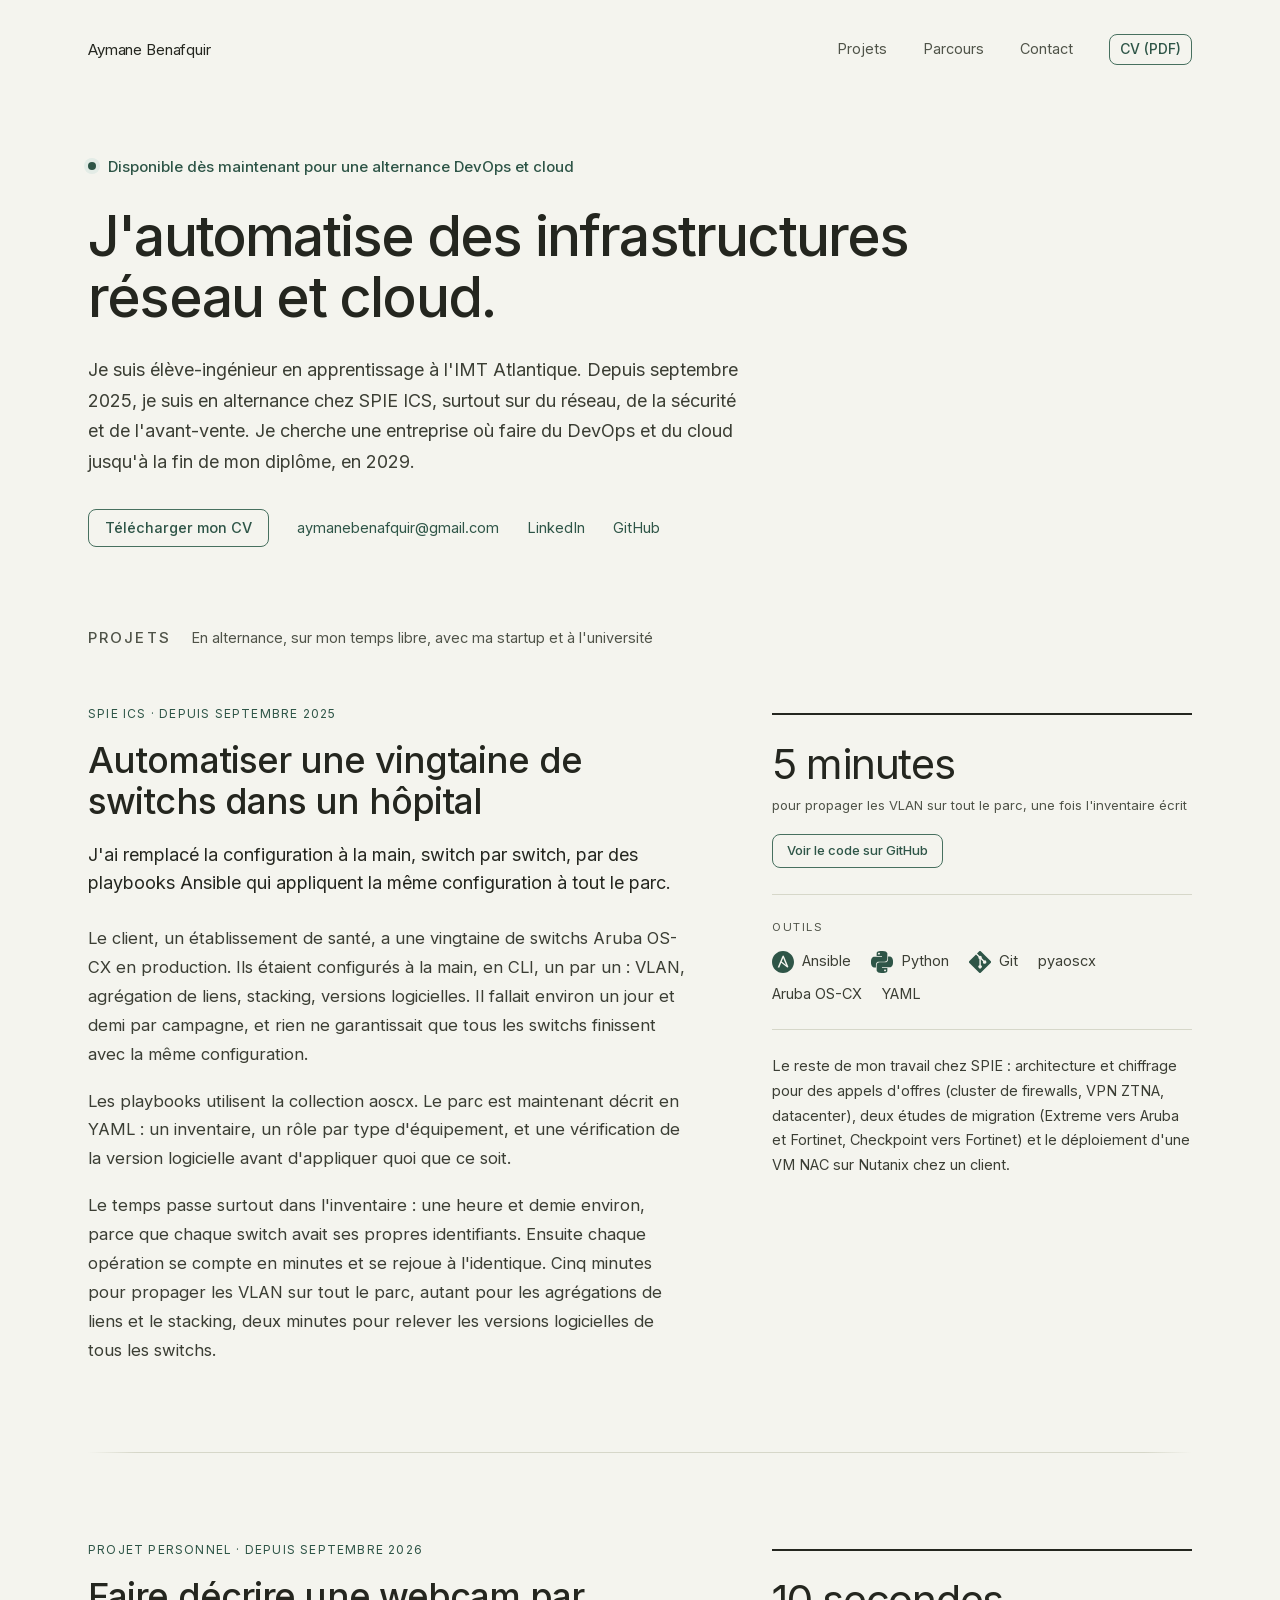
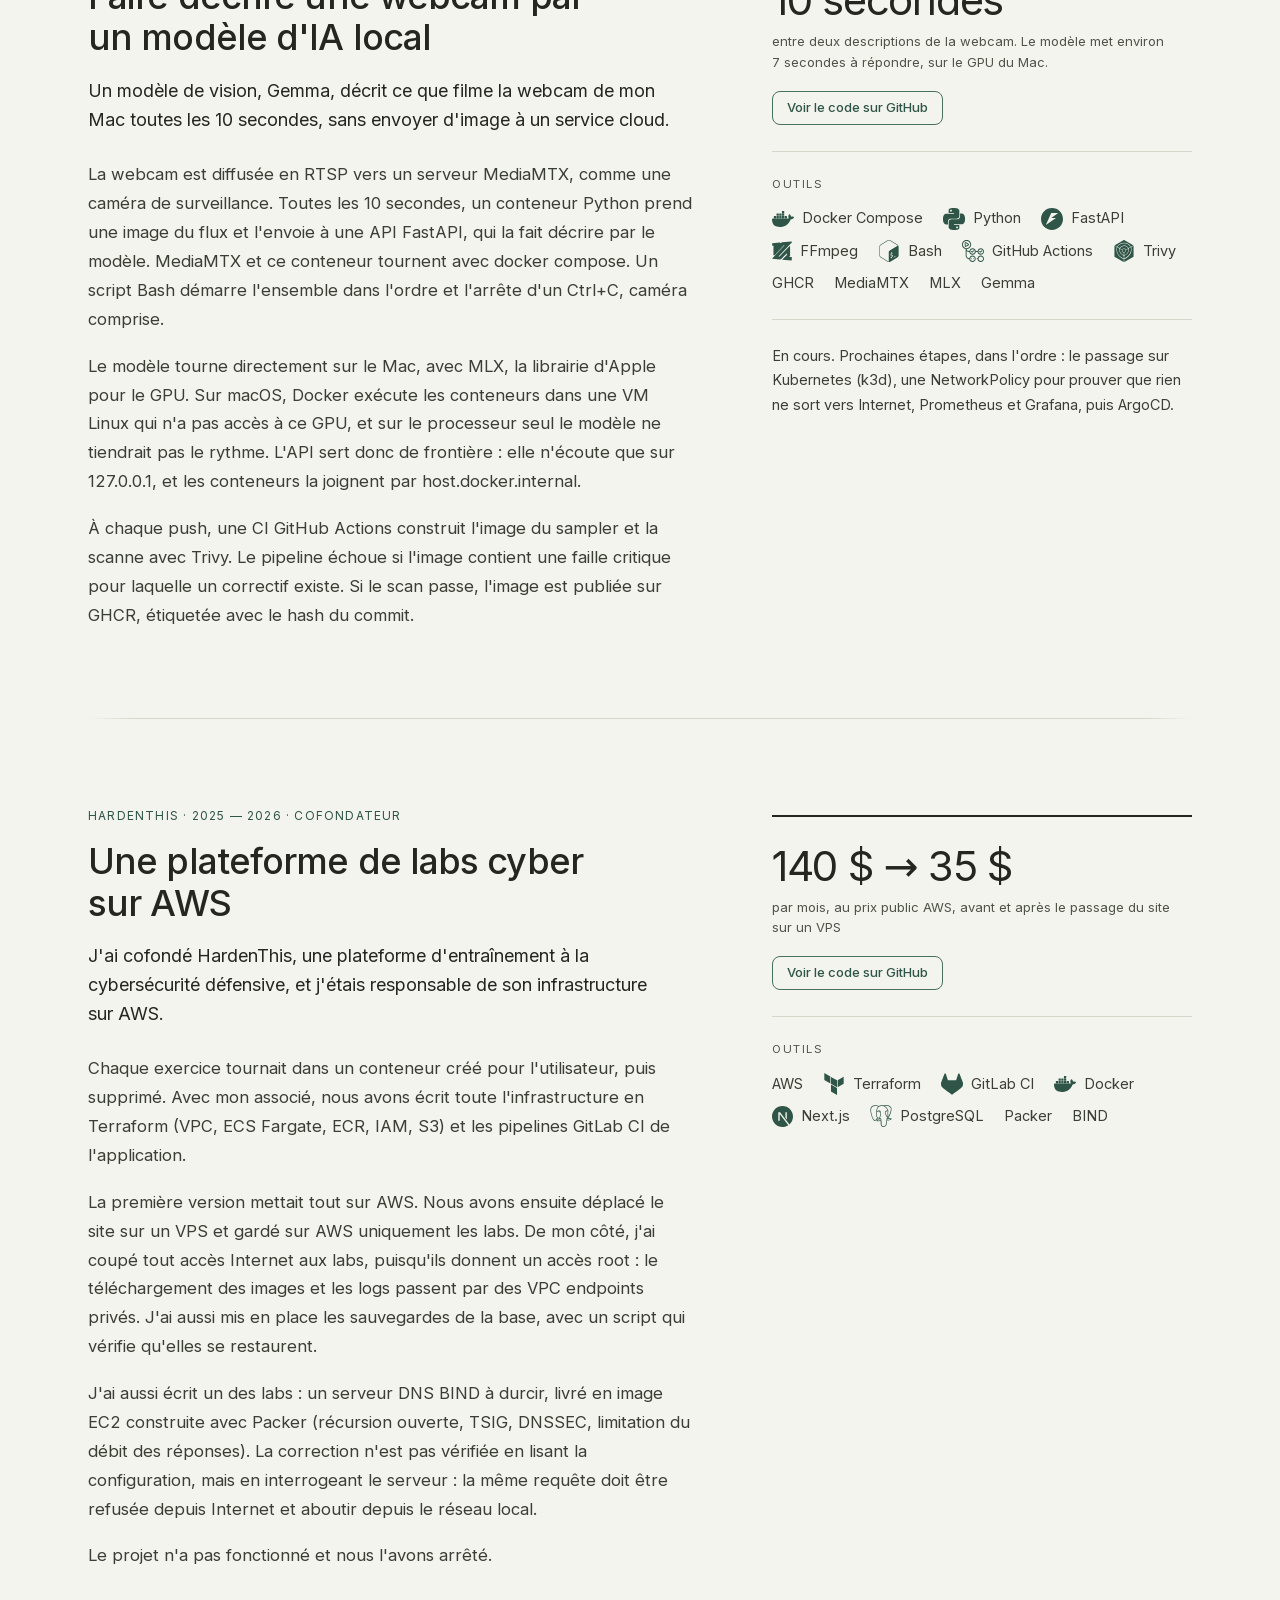
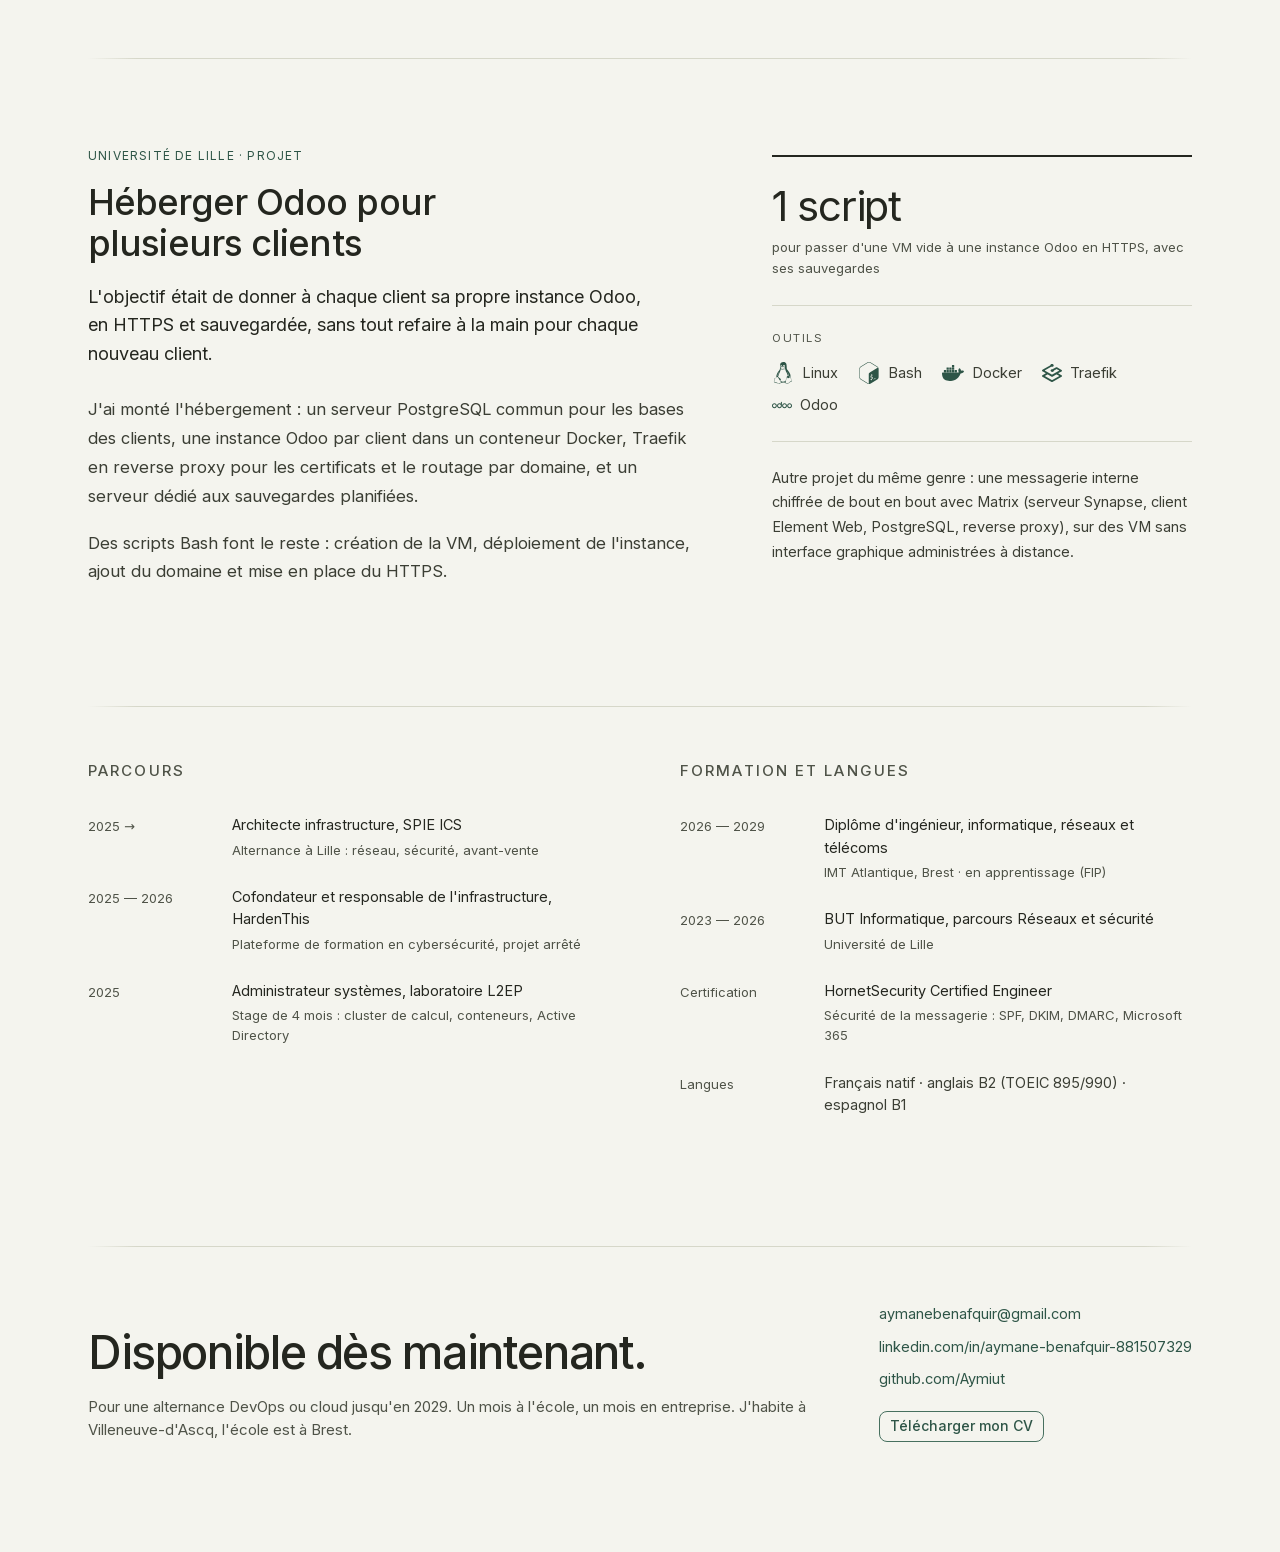
==== commit 3aea2835: "local-vision-assistant : CI GitHub Actions, Trivy et GHCR ; lien LinkedIn corrigé" ====
--- a/index.html
+++ b/index.html
@@ -1,10 +1,10 @@
-<!DOCTYPE html><html lang="fr"><head><meta charset="utf-8"><meta name="viewport" content="width=device-width, initial-scale=1"><title>Aymane Benafquir · Alternance DevOps et cloud</title><meta name="description" content="Élève-ingénieur en apprentissage à l'IMT Atlantique, disponible dès maintenant pour une alternance DevOps et cloud jusqu'en 2029. Terraform, Ansible, Docker, AWS, GitLab CI."><meta name="author" content="Aymane Benafquir"><meta name="theme-color" content="#f4f4ee"><link rel="canonical" href="https://aymiut.github.io/"><meta property="og:type" content="profile"><meta property="og:title" content="Aymane Benafquir · Alternance DevOps et cloud"><meta property="og:description" content="Élève-ingénieur en apprentissage à l'IMT Atlantique, disponible dès maintenant pour une alternance DevOps et cloud jusqu'en 2029. Terraform, Ansible, Docker, AWS, GitLab CI."><meta property="og:locale" content="fr_FR"><meta property="og:url" content="https://aymiut.github.io/"><link rel="icon" href="/favicon.svg" type="image/svg+xml"><style>@font-face{font-family:Inter-323dec1836a61db6;src:url("/_astro/fonts/e868cdf4720e9ea5.woff2") format("woff2");font-display:swap;unicode-range:U+0000-00FF,U+0131,U+0152-0153,U+02BB-02BC,U+02C6,U+02DA,U+02DC,U+0304,U+0308,U+0329,U+2000-206F,U+20AC,U+2122,U+2191,U+2193,U+2212,U+2215,U+FEFF,U+FFFD;font-weight:100 900;font-style:normal;}@font-face{font-family:"Inter-323dec1836a61db6 fallback: Arial";src:local("Arial");font-display:swap;font-weight:100 900;font-style:normal;size-adjust:107.1194%;ascent-override:90.4365%;descent-override:22.518%;line-gap-override:0%;}:root{--font-inter:Inter-323dec1836a61db6,"Inter-323dec1836a61db6 fallback: Arial",system-ui,-apple-system,"Segoe UI",sans-serif;}</style><link rel="preload" href="/_astro/fonts/e868cdf4720e9ea5.woff2" as="font" type="font/woff2" crossorigin><script type="application/ld+json">{"@context":"https://schema.org","@type":"Person","name":"Aymane Benafquir","jobTitle":"Élève-ingénieur en alternance, DevOps et cloud","description":"Élève-ingénieur en apprentissage à l'IMT Atlantique, disponible dès maintenant pour une alternance DevOps et cloud jusqu'en 2029. Terraform, Ansible, Docker, AWS, GitLab CI.","email":"mailto:aymanebenafquir@gmail.com","url":"https://aymiut.github.io/","sameAs":["https://www.linkedin.com/in/aymane-benafquir","https://github.com/Aymiut"],"worksFor":{"@type":"Organization","name":"SPIE ICS"},"alumniOf":[{"@type":"CollegeOrUniversity","name":"IMT Atlantique"},{"@type":"CollegeOrUniversity","name":"Université de Lille"}],"knowsAbout":["DevOps","Cloud AWS","Infrastructure réseau","Ansible","Terraform","Docker","Linux"]}</script><style>.timeline__title[data-astro-cid-iuxs3ju7]{color:var(--muted);font-size:var(--fs-base);letter-spacing:var(--ls-label);text-transform:uppercase;margin-bottom:34px}.timeline__list[data-astro-cid-iuxs3ju7]{flex-direction:column;gap:26px;padding:0;list-style:none;display:flex}.timeline__row[data-astro-cid-iuxs3ju7]{font-size:var(--fs-item);grid-template-columns:120px 1fr;gap:24px;display:grid}.timeline__date[data-astro-cid-iuxs3ju7]{color:var(--muted);font-size:var(--fs-xs);padding-top:2px}.timeline__detail[data-astro-cid-iuxs3ju7]{color:var(--muted);font-size:var(--fs-xs);margin-top:3px}.timeline__plain[data-astro-cid-iuxs3ju7]{color:var(--body)}@media (width<=640px){.timeline__row[data-astro-cid-iuxs3ju7]{grid-template-columns:1fr;gap:6px}.timeline__date[data-astro-cid-iuxs3ju7]{padding-top:0}}.background[data-astro-cid-ten37dqi]{padding-top:var(--space-section);scroll-margin-top:32px}.background__grid[data-astro-cid-ten37dqi]{gap:var(--col-gap);grid-template-columns:1fr 1fr;padding-top:56px;display:grid}@media (width<=900px){.background__grid[data-astro-cid-ten37dqi]{grid-template-columns:1fr;gap:48px}}.contact[data-astro-cid-ubqjqawr]{padding-block:var(--space-footer-top) var(--space-footer-bottom);scroll-margin-top:32px}.contact__grid[data-astro-cid-ubqjqawr]{grid-template-columns:1fr auto;align-items:end;gap:64px;margin-top:56px;display:grid}.contact__title[data-astro-cid-ubqjqawr]{max-width:20ch;font-size:var(--fs-h2);letter-spacing:var(--ls-tight);text-wrap:pretty;margin-bottom:18px;line-height:1.1}.contact__subtitle[data-astro-cid-ubqjqawr]{color:var(--muted);font-size:var(--fs-base)}.contact__links[data-astro-cid-ubqjqawr]{font-size:var(--fs-item);flex-direction:column;align-items:flex-start;gap:10px;display:flex}.contact__cv[data-astro-cid-ubqjqawr]{margin-top:10px}@media (width<=900px){.contact__grid[data-astro-cid-ubqjqawr]{grid-template-columns:1fr;align-items:start;gap:40px;margin-top:44px}}.hero[data-astro-cid-ge2uvauf]{padding-top:var(--space-hero)}.hero__inner[data-astro-cid-ge2uvauf]{max-width:960px}.hero__status[data-astro-cid-ge2uvauf]{color:var(--accent);font-size:var(--fs-base);text-wrap:pretty;align-items:flex-start;gap:12px;margin-bottom:28px;font-weight:500;display:flex}.hero__status[data-astro-cid-ge2uvauf]:before{content:"";background:var(--accent);width:8px;height:8px;box-shadow:0 0 0 4px var(--accent-tint);border-radius:50%;flex:none;margin-top:calc(.775em - 4px)}.hero__title[data-astro-cid-ge2uvauf]{font-size:var(--fs-hero);letter-spacing:var(--ls-hero);text-wrap:pretty;line-height:1.08}.hero__lead[data-astro-cid-ge2uvauf]{max-width:60ch;color:var(--body);font-size:var(--fs-lead);text-wrap:pretty;margin-top:28px;line-height:1.7}.hero__actions[data-astro-cid-ge2uvauf]{font-size:var(--fs-item);flex-wrap:wrap;align-items:center;gap:12px 28px;margin-top:32px;display:flex}.hero__cv[data-astro-cid-ge2uvauf]{font-size:var(--fs-item);padding:9px 16px}@media (width<=1100px){.hero__status[data-astro-cid-ge2uvauf]{margin-bottom:22px}.hero__lead[data-astro-cid-ge2uvauf]{margin-top:22px}}.site-header[data-astro-cid-fzpbxy5g]{align-items:center;gap:36px;padding-block:34px;display:flex}.site-header__name[data-astro-cid-fzpbxy5g]{font-size:var(--fs-base);letter-spacing:-.01em;margin-right:auto}.site-header__nav[data-astro-cid-fzpbxy5g]{font-size:var(--fs-small);align-items:center;gap:36px;display:flex}.site-header__link[data-astro-cid-fzpbxy5g]{color:var(--muted)}.site-header__link[data-astro-cid-fzpbxy5g]:hover{color:var(--accent)}@media (width<=700px){.site-header[data-astro-cid-fzpbxy5g]{flex-wrap:wrap;gap:16px 24px;padding-block:24px}.site-header__name[data-astro-cid-fzpbxy5g]{flex:1 0 100%;margin-right:0}.site-header__nav[data-astro-cid-fzpbxy5g]{gap:20px;margin-right:auto}}.tool-icon[data-astro-cid-k4aetswt]{color:var(--accent);display:inline-flex}.tool-icon[data-astro-cid-k4aetswt] svg{width:auto;height:var(--tool-icon-height)}.case[data-astro-cid-p5wr5ghm]{grid-template-columns:1fr var(--aside-width);column-gap:var(--col-gap);grid-template-rows:auto 1fr;grid-template-areas:"head aside""body aside";display:grid}.case__head[data-astro-cid-p5wr5ghm]{grid-area:head}.case__body[data-astro-cid-p5wr5ghm]{grid-area:body}.case__aside[data-astro-cid-p5wr5ghm]{grid-area:aside;align-self:start;padding-top:8px}.case__eyebrow[data-astro-cid-p5wr5ghm]{color:var(--accent);font-size:var(--fs-eyebrow);letter-spacing:var(--ls-eyebrow);text-transform:uppercase;margin-bottom:16px}.case__title[data-astro-cid-p5wr5ghm]{max-width:22ch;font-size:var(--fs-h3);letter-spacing:var(--ls-h3);text-wrap:pretty;margin-bottom:18px;line-height:1.15}.case__summary[data-astro-cid-p5wr5ghm]{max-width:58ch;color:var(--ink);font-size:var(--fs-lead);text-wrap:pretty;margin-bottom:26px;line-height:1.6}.case__text[data-astro-cid-p5wr5ghm]{max-width:62ch;color:var(--body);font-size:var(--fs-body);line-height:1.75}.case__text[data-astro-cid-p5wr5ghm]+.case__text[data-astro-cid-p5wr5ghm]{margin-top:18px}.case__block[data-astro-cid-p5wr5ghm]{border-top:1px solid var(--rule);padding:24px 0}.case__block[data-astro-cid-p5wr5ghm]:last-child{padding-bottom:0}.case__block--stat[data-astro-cid-p5wr5ghm]{border-top:2px solid var(--ink);padding:28px 0 26px}.case__stat[data-astro-cid-p5wr5ghm]{font-size:var(--fs-stat);letter-spacing:var(--ls-tight);line-height:1}.case__stat-caption[data-astro-cid-p5wr5ghm]{color:var(--muted);font-size:var(--fs-xs);margin-top:10px;line-height:1.6}.case__code[data-astro-cid-p5wr5ghm]{font-size:var(--fs-xs);margin-top:18px;padding:8px 14px}.case__label[data-astro-cid-p5wr5ghm]{color:var(--muted);font-size:var(--fs-label);letter-spacing:var(--ls-label);text-transform:uppercase;margin-bottom:14px}.case__tools[data-astro-cid-p5wr5ghm]{flex-wrap:wrap;align-items:center;gap:10px 20px;padding:0;list-style:none;display:flex}.case__tool[data-astro-cid-p5wr5ghm]{align-items:center;gap:8px;display:inline-flex}.case__tool-name[data-astro-cid-p5wr5ghm]{color:var(--body);font-size:var(--fs-item)}.case__note[data-astro-cid-p5wr5ghm]{color:var(--body);font-size:var(--fs-small);line-height:1.7}.case__shot[data-astro-cid-p5wr5ghm]{border-radius:var(--radius-frame);background:var(--surface);height:210px;box-shadow:0 0 0 1px var(--rule);overflow:hidden}.case__shot[data-astro-cid-p5wr5ghm] img{object-fit:cover;width:100%;height:100%}@media (width<=1100px){.case[data-astro-cid-p5wr5ghm]{grid-template:"head""aside""body"/1fr}.case__aside[data-astro-cid-p5wr5ghm]{max-width:520px;margin-bottom:36px;padding-top:0}}.work[data-astro-cid-2bvzee3v]{padding-top:var(--space-work);scroll-margin-top:32px}.work__head[data-astro-cid-2bvzee3v]{align-items:baseline;gap:20px;margin-bottom:56px;display:flex}.work__title[data-astro-cid-2bvzee3v]{color:var(--muted);font-size:var(--fs-base);letter-spacing:var(--ls-label);text-transform:uppercase}.work__gloss[data-astro-cid-2bvzee3v]{color:var(--muted);font-size:var(--fs-small)}.work__list[data-astro-cid-2bvzee3v]{gap:var(--space-case-gap);flex-direction:column;display:flex}@media (width<=700px){.work__head[data-astro-cid-2bvzee3v]{flex-direction:column;gap:10px;margin-bottom:48px}}:root{color-scheme:light;--ground:#f4f4ee;--surface:#fbfbf6;--ink:#24261f;--body:#3b3e34;--muted:#4f5348;--rule:#d6d7c9;--rule-light:#e3e4d9;--accent:#2e5547;--accent-line:#47705f;--accent-tint:#e3ece6;--accent-tint-strong:#cfddd5;--accent-press:#1f3b31;--font-sans:var(--font-inter);--font-mono:ui-monospace, Menlo, Consolas, monospace;--fs-hero:clamp(36px, 5vw, 56px);--fs-h2:clamp(32px, 4.4vw, 46px);--fs-h3:clamp(26px, 3.4vw, 36px);--fs-stat:42px;--fs-lead:18px;--fs-body:16.5px;--fs-base:15px;--fs-item:14.5px;--fs-small:14.5px;--fs-xs:13px;--fs-eyebrow:12px;--fs-label:11.5px;--ls-hero:-.032em;--ls-tight:-.03em;--ls-h3:-.025em;--ls-title:-.015em;--ls-eyebrow:.1em;--ls-label:.14em;--page-max:1280px;--gutter:88px;--col-gap:80px;--aside-width:420px;--space-hero:56px;--space-band:96px;--space-section:120px;--space-work:80px;--space-case-gap:88px;--space-footer-top:130px;--space-footer-bottom:110px;--radius:8px;--radius-frame:10px;--radius-slot:6px;--rule-fade:48px}@media (width<=1100px){:root{--gutter:40px;--col-gap:56px;--space-hero:48px;--space-band:72px;--space-section:88px;--space-work:64px;--space-case-gap:64px;--space-footer-top:96px;--space-footer-bottom:72px;--rule-fade:24px}}@media (width<=640px){:root{--gutter:24px;--space-case-gap:56px}}*,:before,:after{box-sizing:border-box}html{-webkit-text-size-adjust:100%}@media (prefers-reduced-motion:no-preference){html{scroll-behavior:smooth}}body{background:var(--ground);color:var(--ink);font-family:var(--font-sans);font-size:var(--fs-base);-webkit-font-smoothing:antialiased;-moz-osx-font-smoothing:grayscale;margin:0;line-height:1.55}h1,h2,h3,h4{letter-spacing:var(--ls-title);margin:0;font-weight:500;line-height:1.12}p,figure,ul,ol{margin:0}img,svg{max-width:100%;display:block}a{color:var(--accent);text-underline-offset:3px;text-decoration:none}a:hover{color:var(--accent-line)}a:active{color:var(--accent-press)}:focus{outline:none}:focus-visible{outline:2px solid var(--accent);outline-offset:2px}::selection{background:#2e554738}.button{border:1px solid var(--accent-line);border-radius:var(--radius);color:var(--accent);font:500 14px/1.2 var(--font-sans);cursor:pointer;background:0 0;justify-content:center;align-items:center;gap:6px;padding:6px 10px;display:inline-flex}.button:hover{background:var(--accent-tint);border-color:var(--accent);color:var(--accent)}.button:active{background:var(--accent-tint-strong);color:var(--accent-press)}.shell{width:100%;max-width:var(--page-max);padding-inline:var(--gutter);margin-inline:auto}.rule{background:linear-gradient(to right, transparent, var(--rule) var(--rule-fade), var(--rule) calc(100% - var(--rule-fade)), transparent);border:0;height:1px}.logo-ink{filter:grayscale()contrast(1.05);opacity:.78;mix-blend-mode:multiply}.slot{border:1px dashed var(--rule);border-radius:var(--radius-slot);width:100%;height:100%;color:var(--muted);font:400 10.5px/1.35 var(--font-mono);text-align:center;background:repeating-linear-gradient(135deg,#2e55470d 0 6px,#0000 6px 12px);justify-content:center;align-items:center;padding:4px;display:flex}.logo-ink{object-fit:contain;width:auto;max-width:100%;height:auto;max-height:100%}
-</style></head><body><header class="site-header shell" data-astro-cid-fzpbxy5g><span class="site-header__name" data-astro-cid-fzpbxy5g>Aymane Benafquir</span><nav class="site-header__nav" aria-label="Sections de la page" data-astro-cid-fzpbxy5g><a class="site-header__link" href="#projets" data-astro-cid-fzpbxy5g>Projets</a><a class="site-header__link" href="#parcours" data-astro-cid-fzpbxy5g>Parcours</a><a class="site-header__link" href="#contact" data-astro-cid-fzpbxy5g>Contact</a></nav><a class="button" href="/cv/aymane-benafquir.pdf" target="_blank" rel="noopener" data-astro-cid-fzpbxy5g>CV (PDF)</a></header><main><section class="hero shell" aria-labelledby="hero-title" data-astro-cid-ge2uvauf><div class="hero__inner" data-astro-cid-ge2uvauf><p class="hero__status" data-astro-cid-ge2uvauf>Disponible dès maintenant pour une alternance DevOps et cloud</p><h1 class="hero__title" id="hero-title" data-astro-cid-ge2uvauf>J&#39;automatise des infrastructures réseau et cloud.</h1><p class="hero__lead" data-astro-cid-ge2uvauf>Je suis élève-ingénieur en apprentissage à l&#39;IMT Atlantique. Depuis septembre 2025, je suis en alternance chez SPIE ICS, surtout sur du réseau, de la sécurité et de l&#39;avant-vente. Je cherche une entreprise où faire du DevOps et du cloud jusqu&#39;à la fin de mon diplôme, en 2029.</p><!-- Ce qu'un recruteur cherche en arrivant : le CV, le code, un moyen de répondre. --><div class="hero__actions" data-astro-cid-ge2uvauf><a class="button hero__cv" href="/cv/aymane-benafquir.pdf" target="_blank" rel="noopener" data-astro-cid-ge2uvauf>Télécharger mon CV</a><a href="mailto:aymanebenafquir@gmail.com" data-astro-cid-ge2uvauf>aymanebenafquir@gmail.com</a><a href="https://www.linkedin.com/in/aymane-benafquir" target="_blank" rel="noopener" data-astro-cid-ge2uvauf>LinkedIn</a><a href="https://github.com/Aymiut" target="_blank" rel="noopener" data-astro-cid-ge2uvauf>GitHub</a></div></div></section><section class="work shell" id="projets" aria-labelledby="work-title" data-astro-cid-2bvzee3v><div class="work__head" data-astro-cid-2bvzee3v><h2 class="work__title" id="work-title" data-astro-cid-2bvzee3v>Projets</h2><p class="work__gloss" data-astro-cid-2bvzee3v>En alternance, sur mon temps libre, avec ma startup et à l&#39;université</p></div><div class="work__list" data-astro-cid-2bvzee3v><!-- Trois zones : l'en-tête et le résumé, la colonne du chiffre, puis le détail. Sur grand écran
+<!DOCTYPE html><html lang="fr"><head><meta charset="utf-8"><meta name="viewport" content="width=device-width, initial-scale=1"><title>Aymane Benafquir · Alternance DevOps et cloud</title><meta name="description" content="Élève-ingénieur en apprentissage à l'IMT Atlantique, disponible dès maintenant pour une alternance DevOps et cloud jusqu'en 2029. Terraform, Ansible, Docker, AWS, GitLab CI."><meta name="author" content="Aymane Benafquir"><meta name="theme-color" content="#f4f4ee"><link rel="canonical" href="https://aymiut.github.io/"><meta property="og:type" content="profile"><meta property="og:title" content="Aymane Benafquir · Alternance DevOps et cloud"><meta property="og:description" content="Élève-ingénieur en apprentissage à l'IMT Atlantique, disponible dès maintenant pour une alternance DevOps et cloud jusqu'en 2029. Terraform, Ansible, Docker, AWS, GitLab CI."><meta property="og:locale" content="fr_FR"><meta property="og:url" content="https://aymiut.github.io/"><link rel="icon" href="/favicon.svg" type="image/svg+xml"><style>@font-face{font-family:Inter-323dec1836a61db6;src:url("/_astro/fonts/e868cdf4720e9ea5.woff2") format("woff2");font-display:swap;unicode-range:U+0000-00FF,U+0131,U+0152-0153,U+02BB-02BC,U+02C6,U+02DA,U+02DC,U+0304,U+0308,U+0329,U+2000-206F,U+20AC,U+2122,U+2191,U+2193,U+2212,U+2215,U+FEFF,U+FFFD;font-weight:100 900;font-style:normal;}@font-face{font-family:"Inter-323dec1836a61db6 fallback: Arial";src:local("Arial");font-display:swap;font-weight:100 900;font-style:normal;size-adjust:107.1194%;ascent-override:90.4365%;descent-override:22.518%;line-gap-override:0%;}:root{--font-inter:Inter-323dec1836a61db6,"Inter-323dec1836a61db6 fallback: Arial",system-ui,-apple-system,"Segoe UI",sans-serif;}</style><link rel="preload" href="/_astro/fonts/e868cdf4720e9ea5.woff2" as="font" type="font/woff2" crossorigin><script type="application/ld+json">{"@context":"https://schema.org","@type":"Person","name":"Aymane Benafquir","jobTitle":"Élève-ingénieur en alternance, DevOps et cloud","description":"Élève-ingénieur en apprentissage à l'IMT Atlantique, disponible dès maintenant pour une alternance DevOps et cloud jusqu'en 2029. Terraform, Ansible, Docker, AWS, GitLab CI.","email":"mailto:aymanebenafquir@gmail.com","url":"https://aymiut.github.io/","sameAs":["https://www.linkedin.com/in/aymane-benafquir-881507329","https://github.com/Aymiut"],"worksFor":{"@type":"Organization","name":"SPIE ICS"},"alumniOf":[{"@type":"CollegeOrUniversity","name":"IMT Atlantique"},{"@type":"CollegeOrUniversity","name":"Université de Lille"}],"knowsAbout":["DevOps","Cloud AWS","Infrastructure réseau","Ansible","Terraform","Docker","Linux"]}</script><style>.timeline__title[data-astro-cid-iuxs3ju7]{color:var(--muted);font-size:var(--fs-base);letter-spacing:var(--ls-label);text-transform:uppercase;margin-bottom:34px}.timeline__list[data-astro-cid-iuxs3ju7]{flex-direction:column;gap:26px;padding:0;list-style:none;display:flex}.timeline__row[data-astro-cid-iuxs3ju7]{font-size:var(--fs-item);grid-template-columns:120px 1fr;gap:24px;display:grid}.timeline__date[data-astro-cid-iuxs3ju7]{color:var(--muted);font-size:var(--fs-xs);padding-top:2px}.timeline__detail[data-astro-cid-iuxs3ju7]{color:var(--muted);font-size:var(--fs-xs);margin-top:3px}.timeline__plain[data-astro-cid-iuxs3ju7]{color:var(--body)}@media (width<=640px){.timeline__row[data-astro-cid-iuxs3ju7]{grid-template-columns:1fr;gap:6px}.timeline__date[data-astro-cid-iuxs3ju7]{padding-top:0}}.background[data-astro-cid-ten37dqi]{padding-top:var(--space-section);scroll-margin-top:32px}.background__grid[data-astro-cid-ten37dqi]{gap:var(--col-gap);grid-template-columns:1fr 1fr;padding-top:56px;display:grid}@media (width<=900px){.background__grid[data-astro-cid-ten37dqi]{grid-template-columns:1fr;gap:48px}}.contact[data-astro-cid-ubqjqawr]{padding-block:var(--space-footer-top) var(--space-footer-bottom);scroll-margin-top:32px}.contact__grid[data-astro-cid-ubqjqawr]{grid-template-columns:1fr auto;align-items:end;gap:64px;margin-top:56px;display:grid}.contact__title[data-astro-cid-ubqjqawr]{max-width:20ch;font-size:var(--fs-h2);letter-spacing:var(--ls-tight);text-wrap:pretty;margin-bottom:18px;line-height:1.1}.contact__subtitle[data-astro-cid-ubqjqawr]{color:var(--muted);font-size:var(--fs-base)}.contact__links[data-astro-cid-ubqjqawr]{font-size:var(--fs-item);flex-direction:column;align-items:flex-start;gap:10px;display:flex}.contact__cv[data-astro-cid-ubqjqawr]{margin-top:10px}@media (width<=900px){.contact__grid[data-astro-cid-ubqjqawr]{grid-template-columns:1fr;align-items:start;gap:40px;margin-top:44px}}.hero[data-astro-cid-ge2uvauf]{padding-top:var(--space-hero)}.hero__inner[data-astro-cid-ge2uvauf]{max-width:960px}.hero__status[data-astro-cid-ge2uvauf]{color:var(--accent);font-size:var(--fs-base);text-wrap:pretty;align-items:flex-start;gap:12px;margin-bottom:28px;font-weight:500;display:flex}.hero__status[data-astro-cid-ge2uvauf]:before{content:"";background:var(--accent);width:8px;height:8px;box-shadow:0 0 0 4px var(--accent-tint);border-radius:50%;flex:none;margin-top:calc(.775em - 4px)}.hero__title[data-astro-cid-ge2uvauf]{font-size:var(--fs-hero);letter-spacing:var(--ls-hero);text-wrap:pretty;line-height:1.08}.hero__lead[data-astro-cid-ge2uvauf]{max-width:60ch;color:var(--body);font-size:var(--fs-lead);text-wrap:pretty;margin-top:28px;line-height:1.7}.hero__actions[data-astro-cid-ge2uvauf]{font-size:var(--fs-item);flex-wrap:wrap;align-items:center;gap:12px 28px;margin-top:32px;display:flex}.hero__cv[data-astro-cid-ge2uvauf]{font-size:var(--fs-item);padding:9px 16px}@media (width<=1100px){.hero__status[data-astro-cid-ge2uvauf]{margin-bottom:22px}.hero__lead[data-astro-cid-ge2uvauf]{margin-top:22px}}.site-header[data-astro-cid-fzpbxy5g]{align-items:center;gap:36px;padding-block:34px;display:flex}.site-header__name[data-astro-cid-fzpbxy5g]{font-size:var(--fs-base);letter-spacing:-.01em;margin-right:auto}.site-header__nav[data-astro-cid-fzpbxy5g]{font-size:var(--fs-small);align-items:center;gap:36px;display:flex}.site-header__link[data-astro-cid-fzpbxy5g]{color:var(--muted)}.site-header__link[data-astro-cid-fzpbxy5g]:hover{color:var(--accent)}@media (width<=700px){.site-header[data-astro-cid-fzpbxy5g]{flex-wrap:wrap;gap:16px 24px;padding-block:24px}.site-header__name[data-astro-cid-fzpbxy5g]{flex:1 0 100%;margin-right:0}.site-header__nav[data-astro-cid-fzpbxy5g]{gap:20px;margin-right:auto}}.tool-icon[data-astro-cid-k4aetswt]{color:var(--accent);display:inline-flex}.tool-icon[data-astro-cid-k4aetswt] svg{width:auto;height:var(--tool-icon-height)}.case[data-astro-cid-p5wr5ghm]{grid-template-columns:1fr var(--aside-width);column-gap:var(--col-gap);grid-template-rows:auto 1fr;grid-template-areas:"head aside""body aside";display:grid}.case__head[data-astro-cid-p5wr5ghm]{grid-area:head}.case__body[data-astro-cid-p5wr5ghm]{grid-area:body}.case__aside[data-astro-cid-p5wr5ghm]{grid-area:aside;align-self:start;padding-top:8px}.case__eyebrow[data-astro-cid-p5wr5ghm]{color:var(--accent);font-size:var(--fs-eyebrow);letter-spacing:var(--ls-eyebrow);text-transform:uppercase;margin-bottom:16px}.case__title[data-astro-cid-p5wr5ghm]{max-width:22ch;font-size:var(--fs-h3);letter-spacing:var(--ls-h3);text-wrap:pretty;margin-bottom:18px;line-height:1.15}.case__summary[data-astro-cid-p5wr5ghm]{max-width:58ch;color:var(--ink);font-size:var(--fs-lead);text-wrap:pretty;margin-bottom:26px;line-height:1.6}.case__text[data-astro-cid-p5wr5ghm]{max-width:62ch;color:var(--body);font-size:var(--fs-body);line-height:1.75}.case__text[data-astro-cid-p5wr5ghm]+.case__text[data-astro-cid-p5wr5ghm]{margin-top:18px}.case__block[data-astro-cid-p5wr5ghm]{border-top:1px solid var(--rule);padding:24px 0}.case__block[data-astro-cid-p5wr5ghm]:last-child{padding-bottom:0}.case__block--stat[data-astro-cid-p5wr5ghm]{border-top:2px solid var(--ink);padding:28px 0 26px}.case__stat[data-astro-cid-p5wr5ghm]{font-size:var(--fs-stat);letter-spacing:var(--ls-tight);line-height:1}.case__stat-caption[data-astro-cid-p5wr5ghm]{color:var(--muted);font-size:var(--fs-xs);margin-top:10px;line-height:1.6}.case__code[data-astro-cid-p5wr5ghm]{font-size:var(--fs-xs);margin-top:18px;padding:8px 14px}.case__label[data-astro-cid-p5wr5ghm]{color:var(--muted);font-size:var(--fs-label);letter-spacing:var(--ls-label);text-transform:uppercase;margin-bottom:14px}.case__tools[data-astro-cid-p5wr5ghm]{flex-wrap:wrap;align-items:center;gap:10px 20px;padding:0;list-style:none;display:flex}.case__tool[data-astro-cid-p5wr5ghm]{align-items:center;gap:8px;display:inline-flex}.case__tool-name[data-astro-cid-p5wr5ghm]{color:var(--body);font-size:var(--fs-item)}.case__note[data-astro-cid-p5wr5ghm]{color:var(--body);font-size:var(--fs-small);line-height:1.7}.case__shot[data-astro-cid-p5wr5ghm]{border-radius:var(--radius-frame);background:var(--surface);height:210px;box-shadow:0 0 0 1px var(--rule);overflow:hidden}.case__shot[data-astro-cid-p5wr5ghm] img{object-fit:cover;width:100%;height:100%}@media (width<=1100px){.case[data-astro-cid-p5wr5ghm]{grid-template:"head""aside""body"/1fr}.case__aside[data-astro-cid-p5wr5ghm]{max-width:520px;margin-bottom:36px;padding-top:0}}.work[data-astro-cid-2bvzee3v]{padding-top:var(--space-work);scroll-margin-top:32px}.work__head[data-astro-cid-2bvzee3v]{align-items:baseline;gap:20px;margin-bottom:56px;display:flex}.work__title[data-astro-cid-2bvzee3v]{color:var(--muted);font-size:var(--fs-base);letter-spacing:var(--ls-label);text-transform:uppercase}.work__gloss[data-astro-cid-2bvzee3v]{color:var(--muted);font-size:var(--fs-small)}.work__list[data-astro-cid-2bvzee3v]{gap:var(--space-case-gap);flex-direction:column;display:flex}@media (width<=700px){.work__head[data-astro-cid-2bvzee3v]{flex-direction:column;gap:10px;margin-bottom:48px}}:root{color-scheme:light;--ground:#f4f4ee;--surface:#fbfbf6;--ink:#24261f;--body:#3b3e34;--muted:#4f5348;--rule:#d6d7c9;--rule-light:#e3e4d9;--accent:#2e5547;--accent-line:#47705f;--accent-tint:#e3ece6;--accent-tint-strong:#cfddd5;--accent-press:#1f3b31;--font-sans:var(--font-inter);--font-mono:ui-monospace, Menlo, Consolas, monospace;--fs-hero:clamp(36px, 5vw, 56px);--fs-h2:clamp(32px, 4.4vw, 46px);--fs-h3:clamp(26px, 3.4vw, 36px);--fs-stat:42px;--fs-lead:18px;--fs-body:16.5px;--fs-base:15px;--fs-item:14.5px;--fs-small:14.5px;--fs-xs:13px;--fs-eyebrow:12px;--fs-label:11.5px;--ls-hero:-.032em;--ls-tight:-.03em;--ls-h3:-.025em;--ls-title:-.015em;--ls-eyebrow:.1em;--ls-label:.14em;--page-max:1280px;--gutter:88px;--col-gap:80px;--aside-width:420px;--space-hero:56px;--space-band:96px;--space-section:120px;--space-work:80px;--space-case-gap:88px;--space-footer-top:130px;--space-footer-bottom:110px;--radius:8px;--radius-frame:10px;--radius-slot:6px;--rule-fade:48px}@media (width<=1100px){:root{--gutter:40px;--col-gap:56px;--space-hero:48px;--space-band:72px;--space-section:88px;--space-work:64px;--space-case-gap:64px;--space-footer-top:96px;--space-footer-bottom:72px;--rule-fade:24px}}@media (width<=640px){:root{--gutter:24px;--space-case-gap:56px}}*,:before,:after{box-sizing:border-box}html{-webkit-text-size-adjust:100%}@media (prefers-reduced-motion:no-preference){html{scroll-behavior:smooth}}body{background:var(--ground);color:var(--ink);font-family:var(--font-sans);font-size:var(--fs-base);-webkit-font-smoothing:antialiased;-moz-osx-font-smoothing:grayscale;margin:0;line-height:1.55}h1,h2,h3,h4{letter-spacing:var(--ls-title);margin:0;font-weight:500;line-height:1.12}p,figure,ul,ol{margin:0}img,svg{max-width:100%;display:block}a{color:var(--accent);text-underline-offset:3px;text-decoration:none}a:hover{color:var(--accent-line)}a:active{color:var(--accent-press)}:focus{outline:none}:focus-visible{outline:2px solid var(--accent);outline-offset:2px}::selection{background:#2e554738}.button{border:1px solid var(--accent-line);border-radius:var(--radius);color:var(--accent);font:500 14px/1.2 var(--font-sans);cursor:pointer;background:0 0;justify-content:center;align-items:center;gap:6px;padding:6px 10px;display:inline-flex}.button:hover{background:var(--accent-tint);border-color:var(--accent);color:var(--accent)}.button:active{background:var(--accent-tint-strong);color:var(--accent-press)}.shell{width:100%;max-width:var(--page-max);padding-inline:var(--gutter);margin-inline:auto}.rule{background:linear-gradient(to right, transparent, var(--rule) var(--rule-fade), var(--rule) calc(100% - var(--rule-fade)), transparent);border:0;height:1px}.logo-ink{filter:grayscale()contrast(1.05);opacity:.78;mix-blend-mode:multiply}.slot{border:1px dashed var(--rule);border-radius:var(--radius-slot);width:100%;height:100%;color:var(--muted);font:400 10.5px/1.35 var(--font-mono);text-align:center;background:repeating-linear-gradient(135deg,#2e55470d 0 6px,#0000 6px 12px);justify-content:center;align-items:center;padding:4px;display:flex}.logo-ink{object-fit:contain;width:auto;max-width:100%;height:auto;max-height:100%}
+</style></head><body><header class="site-header shell" data-astro-cid-fzpbxy5g><span class="site-header__name" data-astro-cid-fzpbxy5g>Aymane Benafquir</span><nav class="site-header__nav" aria-label="Sections de la page" data-astro-cid-fzpbxy5g><a class="site-header__link" href="#projets" data-astro-cid-fzpbxy5g>Projets</a><a class="site-header__link" href="#parcours" data-astro-cid-fzpbxy5g>Parcours</a><a class="site-header__link" href="#contact" data-astro-cid-fzpbxy5g>Contact</a></nav><a class="button" href="/cv/aymane-benafquir.pdf" target="_blank" rel="noopener" data-astro-cid-fzpbxy5g>CV (PDF)</a></header><main><section class="hero shell" aria-labelledby="hero-title" data-astro-cid-ge2uvauf><div class="hero__inner" data-astro-cid-ge2uvauf><p class="hero__status" data-astro-cid-ge2uvauf>Disponible dès maintenant pour une alternance DevOps et cloud</p><h1 class="hero__title" id="hero-title" data-astro-cid-ge2uvauf>J&#39;automatise des infrastructures réseau et cloud.</h1><p class="hero__lead" data-astro-cid-ge2uvauf>Je suis élève-ingénieur en apprentissage à l&#39;IMT Atlantique. Depuis septembre 2025, je suis en alternance chez SPIE ICS, surtout sur du réseau, de la sécurité et de l&#39;avant-vente. Je cherche une entreprise où faire du DevOps et du cloud jusqu&#39;à la fin de mon diplôme, en 2029.</p><!-- Ce qu'un recruteur cherche en arrivant : le CV, le code, un moyen de répondre. --><div class="hero__actions" data-astro-cid-ge2uvauf><a class="button hero__cv" href="/cv/aymane-benafquir.pdf" target="_blank" rel="noopener" data-astro-cid-ge2uvauf>Télécharger mon CV</a><a href="mailto:aymanebenafquir@gmail.com" data-astro-cid-ge2uvauf>aymanebenafquir@gmail.com</a><a href="https://www.linkedin.com/in/aymane-benafquir-881507329" target="_blank" rel="noopener" data-astro-cid-ge2uvauf>LinkedIn</a><a href="https://github.com/Aymiut" target="_blank" rel="noopener" data-astro-cid-ge2uvauf>GitHub</a></div></div></section><section class="work shell" id="projets" aria-labelledby="work-title" data-astro-cid-2bvzee3v><div class="work__head" data-astro-cid-2bvzee3v><h2 class="work__title" id="work-title" data-astro-cid-2bvzee3v>Projets</h2><p class="work__gloss" data-astro-cid-2bvzee3v>En alternance, sur mon temps libre, avec ma startup et à l&#39;université</p></div><div class="work__list" data-astro-cid-2bvzee3v><!-- Trois zones : l'en-tête et le résumé, la colonne du chiffre, puis le détail. Sur grand écran
      la colonne du chiffre est à droite du texte ; en une colonne, elle passe avant le détail pour
      qu'un lecteur pressé ait le chiffre, le code et les outils sans lire les paragraphes. --><article class="case" data-astro-cid-p5wr5ghm><header class="case__head" data-astro-cid-p5wr5ghm><p class="case__eyebrow" data-astro-cid-p5wr5ghm>SPIE ICS · depuis septembre 2025</p><h3 class="case__title" data-astro-cid-p5wr5ghm>Automatiser une vingtaine de switchs dans un hôpital</h3><p class="case__summary" data-astro-cid-p5wr5ghm>J&#39;ai remplacé la configuration à la main, switch par switch, par des playbooks Ansible qui appliquent la même configuration à tout le parc.</p></header><div class="case__aside" data-astro-cid-p5wr5ghm><div class="case__block case__block--stat" data-astro-cid-p5wr5ghm><p class="case__stat" data-astro-cid-p5wr5ghm>5 minutes</p><p class="case__stat-caption" data-astro-cid-p5wr5ghm>pour propager les VLAN sur tout le parc, une fois l&#39;inventaire écrit</p><a class="button case__code" href="https://github.com/Aymiut/ansible-aruba-oscx" target="_blank" rel="noopener" data-astro-cid-p5wr5ghm>Voir le code sur GitHub</a></div><div class="case__block" data-astro-cid-p5wr5ghm><p class="case__label" data-astro-cid-p5wr5ghm>Outils</p><ul class="case__tools" data-astro-cid-p5wr5ghm><li class="case__tool" data-astro-cid-p5wr5ghm><span class="tool-icon" style="--tool-icon-height: 22px" data-astro-cid-k4aetswt><svg fill="currentColor" role="img" viewBox="0 0 24 24" xmlns="http://www.w3.org/2000/svg"><title>Ansible</title><path d="M10.617 11.473l4.686 3.695-3.102-7.662zM12 0C5.371 0 0 5.371 0 12s5.371 12 12 12 12-5.371 12-12S18.629 0 12 0zm5.797 17.305c-.011.471-.403.842-.875.83-.236 0-.416-.09-.664-.293l-6.19-5-2.079 5.203H6.191L11.438 5.44c.124-.314.427-.52.764-.506.326-.014.63.189.742.506l4.774 11.494c.045.111.08.234.08.348-.001.009-.001.009-.001.023z"/></svg></span><span class="case__tool-name" data-astro-cid-p5wr5ghm>Ansible</span></li><li class="case__tool" data-astro-cid-p5wr5ghm><span class="tool-icon" style="--tool-icon-height: 22px" data-astro-cid-k4aetswt><svg fill="currentColor" role="img" viewBox="0 0 24 24" xmlns="http://www.w3.org/2000/svg"><title>Python</title><path d="M14.25.18l.9.2.73.26.59.3.45.32.34.34.25.34.16.33.1.3.04.26.02.2-.01.13V8.5l-.05.63-.13.55-.21.46-.26.38-.3.31-.33.25-.35.19-.35.14-.33.1-.3.07-.26.04-.21.02H8.77l-.69.05-.59.14-.5.22-.41.27-.33.32-.27.35-.2.36-.15.37-.1.35-.07.32-.04.27-.02.21v3.06H3.17l-.21-.03-.28-.07-.32-.12-.35-.18-.36-.26-.36-.36-.35-.46-.32-.59-.28-.73-.21-.88-.14-1.05-.05-1.23.06-1.22.16-1.04.24-.87.32-.71.36-.57.4-.44.42-.33.42-.24.4-.16.36-.1.32-.05.24-.01h.16l.06.01h8.16v-.83H6.18l-.01-2.75-.02-.37.05-.34.11-.31.17-.28.25-.26.31-.23.38-.2.44-.18.51-.15.58-.12.64-.1.71-.06.77-.04.84-.02 1.27.05zm-6.3 1.98l-.23.33-.08.41.08.41.23.34.33.22.41.09.41-.09.33-.22.23-.34.08-.41-.08-.41-.23-.33-.33-.22-.41-.09-.41.09zm13.09 3.95l.28.06.32.12.35.18.36.27.36.35.35.47.32.59.28.73.21.88.14 1.04.05 1.23-.06 1.23-.16 1.04-.24.86-.32.71-.36.57-.4.45-.42.33-.42.24-.4.16-.36.09-.32.05-.24.02-.16-.01h-8.22v.82h5.84l.01 2.76.02.36-.05.34-.11.31-.17.29-.25.25-.31.24-.38.2-.44.17-.51.15-.58.13-.64.09-.71.07-.77.04-.84.01-1.27-.04-1.07-.14-.9-.2-.73-.25-.59-.3-.45-.33-.34-.34-.25-.34-.16-.33-.1-.3-.04-.25-.02-.2.01-.13v-5.34l.05-.64.13-.54.21-.46.26-.38.3-.32.33-.24.35-.2.35-.14.33-.1.3-.06.26-.04.21-.02.13-.01h5.84l.69-.05.59-.14.5-.21.41-.28.33-.32.27-.35.2-.36.15-.36.1-.35.07-.32.04-.28.02-.21V6.07h2.09l.14.01zm-6.47 14.25l-.23.33-.08.41.08.41.23.33.33.23.41.08.41-.08.33-.23.23-.33.08-.41-.08-.41-.23-.33-.33-.23-.41-.08-.41.08z"/></svg></span><span class="case__tool-name" data-astro-cid-p5wr5ghm>Python</span></li><li class="case__tool" data-astro-cid-p5wr5ghm><span class="tool-icon" style="--tool-icon-height: 22px" data-astro-cid-k4aetswt><svg fill="currentColor" role="img" viewBox="0 0 24 24" xmlns="http://www.w3.org/2000/svg"><title>Git</title><path d="M13.09 23.549a1.54 1.54 0 0 1-2.18 0L.451 13.089a1.54 1.54 0 0 1 0-2.179l7.191-7.19 2.733 2.733a1.85 1.85 0 0 0 .964 2.326v6.66a1.849 1.849 0 1 0 1.54 0V8.957l2.508 2.508a1.85 1.85 0 1 0 1.09-1.09l-2.634-2.634a1.85 1.85 0 0 0-2.378-2.377L8.73 2.63 10.91.451a1.54 1.54 0 0 1 2.179 0l10.459 10.46a1.54 1.54 0 0 1 0 2.179z"/></svg></span><span class="case__tool-name" data-astro-cid-p5wr5ghm>Git</span></li><li class="case__tool" data-astro-cid-p5wr5ghm><span class="case__tool-name" data-astro-cid-p5wr5ghm>pyaoscx</span></li><li class="case__tool" data-astro-cid-p5wr5ghm><span class="case__tool-name" data-astro-cid-p5wr5ghm>Aruba OS-CX</span></li><li class="case__tool" data-astro-cid-p5wr5ghm><span class="case__tool-name" data-astro-cid-p5wr5ghm>YAML</span></li></ul></div><p class="case__block case__note" data-astro-cid-p5wr5ghm>Le reste de mon travail chez SPIE : architecture et chiffrage pour des appels d&#39;offres (cluster de firewalls, VPN ZTNA, datacenter), deux études de migration (Extreme vers Aruba et Fortinet, Checkpoint vers Fortinet) et le déploiement d&#39;une VM NAC sur Nutanix chez un client.</p></div><div class="case__body" data-astro-cid-p5wr5ghm><p class="case__text" data-astro-cid-p5wr5ghm>Le client, un établissement de santé, a une vingtaine de switchs Aruba OS-CX en production. Ils étaient configurés à la main, en CLI, un par un : VLAN, agrégation de liens, stacking, versions logicielles. Il fallait environ un jour et demi par campagne, et rien ne garantissait que tous les switchs finissent avec la même configuration.</p><p class="case__text" data-astro-cid-p5wr5ghm>Les playbooks utilisent la collection aoscx. Le parc est maintenant décrit en YAML : un inventaire, un rôle par type d&#39;équipement, et une vérification de la version logicielle avant d&#39;appliquer quoi que ce soit.</p><p class="case__text" data-astro-cid-p5wr5ghm>Le temps passe surtout dans l&#39;inventaire : une heure et demie environ, parce que chaque switch avait ses propres identifiants. Ensuite chaque opération se compte en minutes et se rejoue à l&#39;identique. Cinq minutes pour propager les VLAN sur tout le parc, autant pour les agrégations de liens et le stacking, deux minutes pour relever les versions logicielles de tous les switchs.</p></div></article><div class="rule"></div><!-- Trois zones : l'en-tête et le résumé, la colonne du chiffre, puis le détail. Sur grand écran
      la colonne du chiffre est à droite du texte ; en une colonne, elle passe avant le détail pour
-     qu'un lecteur pressé ait le chiffre, le code et les outils sans lire les paragraphes. --><article class="case" data-astro-cid-p5wr5ghm><header class="case__head" data-astro-cid-p5wr5ghm><p class="case__eyebrow" data-astro-cid-p5wr5ghm>Projet personnel · depuis septembre 2026</p><h3 class="case__title" data-astro-cid-p5wr5ghm>Faire décrire une webcam par un modèle d&#39;IA local</h3><p class="case__summary" data-astro-cid-p5wr5ghm>Un modèle de vision, Gemma, décrit ce que filme la webcam de mon Mac toutes les 10 secondes, sans envoyer d&#39;image à un service cloud.</p></header><div class="case__aside" data-astro-cid-p5wr5ghm><div class="case__block case__block--stat" data-astro-cid-p5wr5ghm><p class="case__stat" data-astro-cid-p5wr5ghm>10 secondes</p><p class="case__stat-caption" data-astro-cid-p5wr5ghm>entre deux descriptions de la webcam. Le modèle met environ 7 secondes à répondre, sur le GPU du Mac.</p><a class="button case__code" href="https://github.com/Aymiut/local-vision-assistant" target="_blank" rel="noopener" data-astro-cid-p5wr5ghm>Voir le code sur GitHub</a></div><div class="case__block" data-astro-cid-p5wr5ghm><p class="case__label" data-astro-cid-p5wr5ghm>Outils</p><ul class="case__tools" data-astro-cid-p5wr5ghm><li class="case__tool" data-astro-cid-p5wr5ghm><span class="tool-icon" style="--tool-icon-height: 22px" data-astro-cid-k4aetswt><svg fill="currentColor" role="img" viewBox="0 0 24 24" xmlns="http://www.w3.org/2000/svg"><title>Docker Compose</title><path d="M13.983 11.078h2.119a.186.186 0 00.186-.185V9.006a.186.186 0 00-.186-.186h-2.119a.185.185 0 00-.185.185v1.888c0 .102.083.185.185.185m-2.954-5.43h2.118a.186.186 0 00.186-.186V3.574a.186.186 0 00-.186-.185h-2.118a.185.185 0 00-.185.185v1.888c0 .102.082.185.185.185m0 2.716h2.118a.187.187 0 00.186-.186V6.29a.186.186 0 00-.186-.185h-2.118a.185.185 0 00-.185.185v1.887c0 .102.082.185.185.186m-2.93 0h2.12a.186.186 0 00.184-.186V6.29a.185.185 0 00-.185-.185H8.1a.185.185 0 00-.185.185v1.887c0 .102.083.185.185.186m-2.964 0h2.119a.186.186 0 00.185-.186V6.29a.185.185 0 00-.185-.185H5.136a.186.186 0 00-.186.185v1.887c0 .102.084.185.186.186m5.893 2.715h2.118a.186.186 0 00.186-.185V9.006a.186.186 0 00-.186-.186h-2.118a.185.185 0 00-.185.185v1.888c0 .102.082.185.185.185m-2.93 0h2.12a.185.185 0 00.184-.185V9.006a.185.185 0 00-.184-.186h-2.12a.185.185 0 00-.184.185v1.888c0 .102.083.185.185.185m-2.964 0h2.119a.185.185 0 00.185-.185V9.006a.185.185 0 00-.184-.186h-2.12a.186.186 0 00-.186.186v1.887c0 .102.084.185.186.185m-2.92 0h2.12a.185.185 0 00.184-.185V9.006a.185.185 0 00-.184-.186h-2.12a.185.185 0 00-.184.185v1.888c0 .102.082.185.185.185M23.763 9.89c-.065-.051-.672-.51-1.954-.51-.338.001-.676.03-1.01.087-.248-1.7-1.653-2.53-1.716-2.566l-.344-.199-.226.327c-.284.438-.49.922-.612 1.43-.23.97-.09 1.882.403 2.661-.595.332-1.55.413-1.744.42H.751a.751.751 0 00-.75.748 11.376 11.376 0 00.692 4.062c.545 1.428 1.355 2.48 2.41 3.124 1.18.723 3.1 1.137 5.275 1.137.983.003 1.963-.086 2.93-.266a12.248 12.248 0 003.823-1.389c.98-.567 1.86-1.288 2.61-2.136 1.252-1.418 1.998-2.997 2.553-4.4h.221c1.372 0 2.215-.549 2.68-1.009.309-.293.55-.65.707-1.046l.098-.288Z"/></svg></span><span class="case__tool-name" data-astro-cid-p5wr5ghm>Docker Compose</span></li><li class="case__tool" data-astro-cid-p5wr5ghm><span class="tool-icon" style="--tool-icon-height: 22px" data-astro-cid-k4aetswt><svg fill="currentColor" role="img" viewBox="0 0 24 24" xmlns="http://www.w3.org/2000/svg"><title>Python</title><path d="M14.25.18l.9.2.73.26.59.3.45.32.34.34.25.34.16.33.1.3.04.26.02.2-.01.13V8.5l-.05.63-.13.55-.21.46-.26.38-.3.31-.33.25-.35.19-.35.14-.33.1-.3.07-.26.04-.21.02H8.77l-.69.05-.59.14-.5.22-.41.27-.33.32-.27.35-.2.36-.15.37-.1.35-.07.32-.04.27-.02.21v3.06H3.17l-.21-.03-.28-.07-.32-.12-.35-.18-.36-.26-.36-.36-.35-.46-.32-.59-.28-.73-.21-.88-.14-1.05-.05-1.23.06-1.22.16-1.04.24-.87.32-.71.36-.57.4-.44.42-.33.42-.24.4-.16.36-.1.32-.05.24-.01h.16l.06.01h8.16v-.83H6.18l-.01-2.75-.02-.37.05-.34.11-.31.17-.28.25-.26.31-.23.38-.2.44-.18.51-.15.58-.12.64-.1.71-.06.77-.04.84-.02 1.27.05zm-6.3 1.98l-.23.33-.08.41.08.41.23.34.33.22.41.09.41-.09.33-.22.23-.34.08-.41-.08-.41-.23-.33-.33-.22-.41-.09-.41.09zm13.09 3.95l.28.06.32.12.35.18.36.27.36.35.35.47.32.59.28.73.21.88.14 1.04.05 1.23-.06 1.23-.16 1.04-.24.86-.32.71-.36.57-.4.45-.42.33-.42.24-.4.16-.36.09-.32.05-.24.02-.16-.01h-8.22v.82h5.84l.01 2.76.02.36-.05.34-.11.31-.17.29-.25.25-.31.24-.38.2-.44.17-.51.15-.58.13-.64.09-.71.07-.77.04-.84.01-1.27-.04-1.07-.14-.9-.2-.73-.25-.59-.3-.45-.33-.34-.34-.25-.34-.16-.33-.1-.3-.04-.25-.02-.2.01-.13v-5.34l.05-.64.13-.54.21-.46.26-.38.3-.32.33-.24.35-.2.35-.14.33-.1.3-.06.26-.04.21-.02.13-.01h5.84l.69-.05.59-.14.5-.21.41-.28.33-.32.27-.35.2-.36.15-.36.1-.35.07-.32.04-.28.02-.21V6.07h2.09l.14.01zm-6.47 14.25l-.23.33-.08.41.08.41.23.33.33.23.41.08.41-.08.33-.23.23-.33.08-.41-.08-.41-.23-.33-.33-.23-.41-.08-.41.08z"/></svg></span><span class="case__tool-name" data-astro-cid-p5wr5ghm>Python</span></li><li class="case__tool" data-astro-cid-p5wr5ghm><span class="tool-icon" style="--tool-icon-height: 22px" data-astro-cid-k4aetswt><svg fill="currentColor" role="img" viewBox="0 0 24 24" xmlns="http://www.w3.org/2000/svg"><title>FastAPI</title><path d="M12 .0387C5.3729.0384.0003 5.3931 0 11.9988c-.001 6.6066 5.372 11.9628 12 11.9625 6.628.0003 12.001-5.3559 12-11.9625-.0003-6.6057-5.3729-11.9604-12-11.96m-.829 5.4153h7.55l-7.5805 5.3284h5.1828L5.279 18.5436q2.9466-6.5444 5.892-13.0896"/></svg></span><span class="case__tool-name" data-astro-cid-p5wr5ghm>FastAPI</span></li><li class="case__tool" data-astro-cid-p5wr5ghm><span class="tool-icon" style="--tool-icon-height: 20px" data-astro-cid-k4aetswt><svg fill="currentColor" role="img" viewBox="0 0 24 24" xmlns="http://www.w3.org/2000/svg"><title>FFmpeg</title><path d="M21.72 17.91V6.5l-.53-.49L9.05 18.52l-1.29-.06L24 1.53l-.33-.95-11.93 1-5.75 6.6v-.23l4.7-5.39-1.38-.77-9.11.77v2.85l1.91.46v.01l.19-.01-.56.66v10.6c.609-.126 1.22-.241 1.83-.36L14.12 5.22l.83-.04L0 21.44l9.67.82 1.35-.77 6.82-6.74v2.15l-5.72 5.57 11.26.95.35-.94v-3.16l-3.29-.18c.434-.403.858-.816 1.28-1.23z"/></svg></span><span class="case__tool-name" data-astro-cid-p5wr5ghm>FFmpeg</span></li><li class="case__tool" data-astro-cid-p5wr5ghm><span class="tool-icon" style="--tool-icon-height: 22px" data-astro-cid-k4aetswt><svg fill="currentColor" role="img" viewBox="0 0 24 24" xmlns="http://www.w3.org/2000/svg"><title>Bash</title><path d="M21.038,4.9l-7.577-4.498C13.009,0.134,12.505,0,12,0c-0.505,0-1.009,0.134-1.462,0.403L2.961,4.9 C2.057,5.437,1.5,6.429,1.5,7.503v8.995c0,1.073,0.557,2.066,1.462,2.603l7.577,4.497C10.991,23.866,11.495,24,12,24 c0.505,0,1.009-0.134,1.461-0.402l7.577-4.497c0.904-0.537,1.462-1.529,1.462-2.603V7.503C22.5,6.429,21.943,5.437,21.038,4.9z M15.17,18.946l0.013,0.646c0.001,0.078-0.05,0.167-0.111,0.198l-0.383,0.22c-0.061,0.031-0.111-0.007-0.112-0.085L14.57,19.29 c-0.328,0.136-0.66,0.169-0.872,0.084c-0.04-0.016-0.057-0.075-0.041-0.142l0.139-0.584c0.011-0.046,0.036-0.092,0.069-0.121 c0.012-0.011,0.024-0.02,0.036-0.026c0.022-0.011,0.043-0.014,0.062-0.006c0.229,0.077,0.521,0.041,0.802-0.101 c0.357-0.181,0.596-0.545,0.592-0.907c-0.003-0.328-0.181-0.465-0.613-0.468c-0.55,0.001-1.064-0.107-1.072-0.917 c-0.007-0.667,0.34-1.361,0.889-1.8l-0.007-0.652c-0.001-0.08,0.048-0.168,0.111-0.2l0.37-0.236 c0.061-0.031,0.111,0.007,0.112,0.087l0.006,0.653c0.273-0.109,0.511-0.138,0.726-0.088c0.047,0.012,0.067,0.076,0.048,0.151 l-0.144,0.578c-0.011,0.044-0.036,0.088-0.065,0.116c-0.012,0.012-0.025,0.021-0.038,0.028c-0.019,0.01-0.038,0.013-0.057,0.009 c-0.098-0.022-0.332-0.073-0.699,0.113c-0.385,0.195-0.52,0.53-0.517,0.778c0.003,0.297,0.155,0.387,0.681,0.396 c0.7,0.012,1.003,0.318,1.01,1.023C16.105,17.747,15.736,18.491,15.17,18.946z M19.143,17.859c0,0.06-0.008,0.116-0.058,0.145 l-1.916,1.164c-0.05,0.029-0.09,0.004-0.09-0.056v-0.494c0-0.06,0.037-0.093,0.087-0.122l1.887-1.129 c0.05-0.029,0.09-0.004,0.09,0.056V17.859z M20.459,6.797l-7.168,4.427c-0.894,0.523-1.553,1.109-1.553,2.187v8.833 c0,0.645,0.26,1.063,0.66,1.184c-0.131,0.023-0.264,0.039-0.398,0.039c-0.42,0-0.833-0.114-1.197-0.33L3.226,18.64 c-0.741-0.44-1.201-1.261-1.201-2.142V7.503c0-0.881,0.46-1.702,1.201-2.142l7.577-4.498c0.363-0.216,0.777-0.33,1.197-0.33 c0.419,0,0.833,0.114,1.197,0.33l7.577,4.498c0.624,0.371,1.046,1.013,1.164,1.732C21.686,6.557,21.12,6.411,20.459,6.797z"/></svg></span><span class="case__tool-name" data-astro-cid-p5wr5ghm>Bash</span></li><li class="case__tool" data-astro-cid-p5wr5ghm><span class="case__tool-name" data-astro-cid-p5wr5ghm>MediaMTX</span></li><li class="case__tool" data-astro-cid-p5wr5ghm><span class="case__tool-name" data-astro-cid-p5wr5ghm>MLX</span></li><li class="case__tool" data-astro-cid-p5wr5ghm><span class="case__tool-name" data-astro-cid-p5wr5ghm>Gemma</span></li></ul></div><p class="case__block case__note" data-astro-cid-p5wr5ghm>En cours. Prochaines étapes, dans l&#39;ordre : une CI GitHub Actions qui scanne l&#39;image avec Trivy et la publie sur GHCR, le passage sur Kubernetes (k3d), une NetworkPolicy pour prouver que rien ne sort vers Internet, Prometheus et Grafana, puis ArgoCD.</p></div><div class="case__body" data-astro-cid-p5wr5ghm><p class="case__text" data-astro-cid-p5wr5ghm>La webcam est diffusée en RTSP vers un serveur MediaMTX, comme une caméra de surveillance. Toutes les 10 secondes, un conteneur Python prend une image du flux et l&#39;envoie à une API FastAPI, qui la fait décrire par le modèle. MediaMTX et ce conteneur tournent avec docker compose. Un script Bash démarre l&#39;ensemble dans l&#39;ordre et l&#39;arrête d&#39;un Ctrl+C, caméra comprise.</p><p class="case__text" data-astro-cid-p5wr5ghm>Le modèle tourne directement sur le Mac, avec MLX, la librairie d&#39;Apple pour le GPU. Sur macOS, Docker exécute les conteneurs dans une VM Linux qui n&#39;a pas accès à ce GPU, et sur le processeur seul le modèle ne tiendrait pas le rythme. L&#39;API sert donc de frontière : elle n&#39;écoute que sur 127.0.0.1, et les conteneurs la joignent par host.docker.internal.</p></div></article><div class="rule"></div><!-- Trois zones : l'en-tête et le résumé, la colonne du chiffre, puis le détail. Sur grand écran
+     qu'un lecteur pressé ait le chiffre, le code et les outils sans lire les paragraphes. --><article class="case" data-astro-cid-p5wr5ghm><header class="case__head" data-astro-cid-p5wr5ghm><p class="case__eyebrow" data-astro-cid-p5wr5ghm>Projet personnel · depuis septembre 2026</p><h3 class="case__title" data-astro-cid-p5wr5ghm>Faire décrire une webcam par un modèle d&#39;IA local</h3><p class="case__summary" data-astro-cid-p5wr5ghm>Un modèle de vision, Gemma, décrit ce que filme la webcam de mon Mac toutes les 10 secondes, sans envoyer d&#39;image à un service cloud.</p></header><div class="case__aside" data-astro-cid-p5wr5ghm><div class="case__block case__block--stat" data-astro-cid-p5wr5ghm><p class="case__stat" data-astro-cid-p5wr5ghm>10 secondes</p><p class="case__stat-caption" data-astro-cid-p5wr5ghm>entre deux descriptions de la webcam. Le modèle met environ 7 secondes à répondre, sur le GPU du Mac.</p><a class="button case__code" href="https://github.com/Aymiut/local-vision-assistant" target="_blank" rel="noopener" data-astro-cid-p5wr5ghm>Voir le code sur GitHub</a></div><div class="case__block" data-astro-cid-p5wr5ghm><p class="case__label" data-astro-cid-p5wr5ghm>Outils</p><ul class="case__tools" data-astro-cid-p5wr5ghm><li class="case__tool" data-astro-cid-p5wr5ghm><span class="tool-icon" style="--tool-icon-height: 22px" data-astro-cid-k4aetswt><svg fill="currentColor" role="img" viewBox="0 0 24 24" xmlns="http://www.w3.org/2000/svg"><title>Docker Compose</title><path d="M13.983 11.078h2.119a.186.186 0 00.186-.185V9.006a.186.186 0 00-.186-.186h-2.119a.185.185 0 00-.185.185v1.888c0 .102.083.185.185.185m-2.954-5.43h2.118a.186.186 0 00.186-.186V3.574a.186.186 0 00-.186-.185h-2.118a.185.185 0 00-.185.185v1.888c0 .102.082.185.185.185m0 2.716h2.118a.187.187 0 00.186-.186V6.29a.186.186 0 00-.186-.185h-2.118a.185.185 0 00-.185.185v1.887c0 .102.082.185.185.186m-2.93 0h2.12a.186.186 0 00.184-.186V6.29a.185.185 0 00-.185-.185H8.1a.185.185 0 00-.185.185v1.887c0 .102.083.185.185.186m-2.964 0h2.119a.186.186 0 00.185-.186V6.29a.185.185 0 00-.185-.185H5.136a.186.186 0 00-.186.185v1.887c0 .102.084.185.186.186m5.893 2.715h2.118a.186.186 0 00.186-.185V9.006a.186.186 0 00-.186-.186h-2.118a.185.185 0 00-.185.185v1.888c0 .102.082.185.185.185m-2.93 0h2.12a.185.185 0 00.184-.185V9.006a.185.185 0 00-.184-.186h-2.12a.185.185 0 00-.184.185v1.888c0 .102.083.185.185.185m-2.964 0h2.119a.185.185 0 00.185-.185V9.006a.185.185 0 00-.184-.186h-2.12a.186.186 0 00-.186.186v1.887c0 .102.084.185.186.185m-2.92 0h2.12a.185.185 0 00.184-.185V9.006a.185.185 0 00-.184-.186h-2.12a.185.185 0 00-.184.185v1.888c0 .102.082.185.185.185M23.763 9.89c-.065-.051-.672-.51-1.954-.51-.338.001-.676.03-1.01.087-.248-1.7-1.653-2.53-1.716-2.566l-.344-.199-.226.327c-.284.438-.49.922-.612 1.43-.23.97-.09 1.882.403 2.661-.595.332-1.55.413-1.744.42H.751a.751.751 0 00-.75.748 11.376 11.376 0 00.692 4.062c.545 1.428 1.355 2.48 2.41 3.124 1.18.723 3.1 1.137 5.275 1.137.983.003 1.963-.086 2.93-.266a12.248 12.248 0 003.823-1.389c.98-.567 1.86-1.288 2.61-2.136 1.252-1.418 1.998-2.997 2.553-4.4h.221c1.372 0 2.215-.549 2.68-1.009.309-.293.55-.65.707-1.046l.098-.288Z"/></svg></span><span class="case__tool-name" data-astro-cid-p5wr5ghm>Docker Compose</span></li><li class="case__tool" data-astro-cid-p5wr5ghm><span class="tool-icon" style="--tool-icon-height: 22px" data-astro-cid-k4aetswt><svg fill="currentColor" role="img" viewBox="0 0 24 24" xmlns="http://www.w3.org/2000/svg"><title>Python</title><path d="M14.25.18l.9.2.73.26.59.3.45.32.34.34.25.34.16.33.1.3.04.26.02.2-.01.13V8.5l-.05.63-.13.55-.21.46-.26.38-.3.31-.33.25-.35.19-.35.14-.33.1-.3.07-.26.04-.21.02H8.77l-.69.05-.59.14-.5.22-.41.27-.33.32-.27.35-.2.36-.15.37-.1.35-.07.32-.04.27-.02.21v3.06H3.17l-.21-.03-.28-.07-.32-.12-.35-.18-.36-.26-.36-.36-.35-.46-.32-.59-.28-.73-.21-.88-.14-1.05-.05-1.23.06-1.22.16-1.04.24-.87.32-.71.36-.57.4-.44.42-.33.42-.24.4-.16.36-.1.32-.05.24-.01h.16l.06.01h8.16v-.83H6.18l-.01-2.75-.02-.37.05-.34.11-.31.17-.28.25-.26.31-.23.38-.2.44-.18.51-.15.58-.12.64-.1.71-.06.77-.04.84-.02 1.27.05zm-6.3 1.98l-.23.33-.08.41.08.41.23.34.33.22.41.09.41-.09.33-.22.23-.34.08-.41-.08-.41-.23-.33-.33-.22-.41-.09-.41.09zm13.09 3.95l.28.06.32.12.35.18.36.27.36.35.35.47.32.59.28.73.21.88.14 1.04.05 1.23-.06 1.23-.16 1.04-.24.86-.32.71-.36.57-.4.45-.42.33-.42.24-.4.16-.36.09-.32.05-.24.02-.16-.01h-8.22v.82h5.84l.01 2.76.02.36-.05.34-.11.31-.17.29-.25.25-.31.24-.38.2-.44.17-.51.15-.58.13-.64.09-.71.07-.77.04-.84.01-1.27-.04-1.07-.14-.9-.2-.73-.25-.59-.3-.45-.33-.34-.34-.25-.34-.16-.33-.1-.3-.04-.25-.02-.2.01-.13v-5.34l.05-.64.13-.54.21-.46.26-.38.3-.32.33-.24.35-.2.35-.14.33-.1.3-.06.26-.04.21-.02.13-.01h5.84l.69-.05.59-.14.5-.21.41-.28.33-.32.27-.35.2-.36.15-.36.1-.35.07-.32.04-.28.02-.21V6.07h2.09l.14.01zm-6.47 14.25l-.23.33-.08.41.08.41.23.33.33.23.41.08.41-.08.33-.23.23-.33.08-.41-.08-.41-.23-.33-.33-.23-.41-.08-.41.08z"/></svg></span><span class="case__tool-name" data-astro-cid-p5wr5ghm>Python</span></li><li class="case__tool" data-astro-cid-p5wr5ghm><span class="tool-icon" style="--tool-icon-height: 22px" data-astro-cid-k4aetswt><svg fill="currentColor" role="img" viewBox="0 0 24 24" xmlns="http://www.w3.org/2000/svg"><title>FastAPI</title><path d="M12 .0387C5.3729.0384.0003 5.3931 0 11.9988c-.001 6.6066 5.372 11.9628 12 11.9625 6.628.0003 12.001-5.3559 12-11.9625-.0003-6.6057-5.3729-11.9604-12-11.96m-.829 5.4153h7.55l-7.5805 5.3284h5.1828L5.279 18.5436q2.9466-6.5444 5.892-13.0896"/></svg></span><span class="case__tool-name" data-astro-cid-p5wr5ghm>FastAPI</span></li><li class="case__tool" data-astro-cid-p5wr5ghm><span class="tool-icon" style="--tool-icon-height: 20px" data-astro-cid-k4aetswt><svg fill="currentColor" role="img" viewBox="0 0 24 24" xmlns="http://www.w3.org/2000/svg"><title>FFmpeg</title><path d="M21.72 17.91V6.5l-.53-.49L9.05 18.52l-1.29-.06L24 1.53l-.33-.95-11.93 1-5.75 6.6v-.23l4.7-5.39-1.38-.77-9.11.77v2.85l1.91.46v.01l.19-.01-.56.66v10.6c.609-.126 1.22-.241 1.83-.36L14.12 5.22l.83-.04L0 21.44l9.67.82 1.35-.77 6.82-6.74v2.15l-5.72 5.57 11.26.95.35-.94v-3.16l-3.29-.18c.434-.403.858-.816 1.28-1.23z"/></svg></span><span class="case__tool-name" data-astro-cid-p5wr5ghm>FFmpeg</span></li><li class="case__tool" data-astro-cid-p5wr5ghm><span class="tool-icon" style="--tool-icon-height: 22px" data-astro-cid-k4aetswt><svg fill="currentColor" role="img" viewBox="0 0 24 24" xmlns="http://www.w3.org/2000/svg"><title>Bash</title><path d="M21.038,4.9l-7.577-4.498C13.009,0.134,12.505,0,12,0c-0.505,0-1.009,0.134-1.462,0.403L2.961,4.9 C2.057,5.437,1.5,6.429,1.5,7.503v8.995c0,1.073,0.557,2.066,1.462,2.603l7.577,4.497C10.991,23.866,11.495,24,12,24 c0.505,0,1.009-0.134,1.461-0.402l7.577-4.497c0.904-0.537,1.462-1.529,1.462-2.603V7.503C22.5,6.429,21.943,5.437,21.038,4.9z M15.17,18.946l0.013,0.646c0.001,0.078-0.05,0.167-0.111,0.198l-0.383,0.22c-0.061,0.031-0.111-0.007-0.112-0.085L14.57,19.29 c-0.328,0.136-0.66,0.169-0.872,0.084c-0.04-0.016-0.057-0.075-0.041-0.142l0.139-0.584c0.011-0.046,0.036-0.092,0.069-0.121 c0.012-0.011,0.024-0.02,0.036-0.026c0.022-0.011,0.043-0.014,0.062-0.006c0.229,0.077,0.521,0.041,0.802-0.101 c0.357-0.181,0.596-0.545,0.592-0.907c-0.003-0.328-0.181-0.465-0.613-0.468c-0.55,0.001-1.064-0.107-1.072-0.917 c-0.007-0.667,0.34-1.361,0.889-1.8l-0.007-0.652c-0.001-0.08,0.048-0.168,0.111-0.2l0.37-0.236 c0.061-0.031,0.111,0.007,0.112,0.087l0.006,0.653c0.273-0.109,0.511-0.138,0.726-0.088c0.047,0.012,0.067,0.076,0.048,0.151 l-0.144,0.578c-0.011,0.044-0.036,0.088-0.065,0.116c-0.012,0.012-0.025,0.021-0.038,0.028c-0.019,0.01-0.038,0.013-0.057,0.009 c-0.098-0.022-0.332-0.073-0.699,0.113c-0.385,0.195-0.52,0.53-0.517,0.778c0.003,0.297,0.155,0.387,0.681,0.396 c0.7,0.012,1.003,0.318,1.01,1.023C16.105,17.747,15.736,18.491,15.17,18.946z M19.143,17.859c0,0.06-0.008,0.116-0.058,0.145 l-1.916,1.164c-0.05,0.029-0.09,0.004-0.09-0.056v-0.494c0-0.06,0.037-0.093,0.087-0.122l1.887-1.129 c0.05-0.029,0.09-0.004,0.09,0.056V17.859z M20.459,6.797l-7.168,4.427c-0.894,0.523-1.553,1.109-1.553,2.187v8.833 c0,0.645,0.26,1.063,0.66,1.184c-0.131,0.023-0.264,0.039-0.398,0.039c-0.42,0-0.833-0.114-1.197-0.33L3.226,18.64 c-0.741-0.44-1.201-1.261-1.201-2.142V7.503c0-0.881,0.46-1.702,1.201-2.142l7.577-4.498c0.363-0.216,0.777-0.33,1.197-0.33 c0.419,0,0.833,0.114,1.197,0.33l7.577,4.498c0.624,0.371,1.046,1.013,1.164,1.732C21.686,6.557,21.12,6.411,20.459,6.797z"/></svg></span><span class="case__tool-name" data-astro-cid-p5wr5ghm>Bash</span></li><li class="case__tool" data-astro-cid-p5wr5ghm><span class="tool-icon" style="--tool-icon-height: 22px" data-astro-cid-k4aetswt><svg fill="currentColor" role="img" viewBox="0 0 24 24" xmlns="http://www.w3.org/2000/svg"><title>GitHub Actions</title><path d="M10.984 13.836a.5.5 0 0 1-.353-.146l-.745-.743a.5.5 0 1 1 .706-.708l.392.391 1.181-1.18a.5.5 0 0 1 .708.707l-1.535 1.533a.504.504 0 0 1-.354.146zm9.353-.147l1.534-1.532a.5.5 0 0 0-.707-.707l-1.181 1.18-.392-.391a.5.5 0 1 0-.706.708l.746.743a.497.497 0 0 0 .706-.001zM4.527 7.452l2.557-1.585A1 1 0 0 0 7.09 4.17L4.533 2.56A1 1 0 0 0 3 3.406v3.196a1.001 1.001 0 0 0 1.527.85zm2.03-2.436L4 6.602V3.406l2.557 1.61zM24 12.5c0 1.93-1.57 3.5-3.5 3.5a3.503 3.503 0 0 1-3.46-3h-2.08a3.503 3.503 0 0 1-3.46 3 3.502 3.502 0 0 1-3.46-3h-.558c-.972 0-1.85-.399-2.482-1.042V17c0 1.654 1.346 3 3 3h.04c.244-1.693 1.7-3 3.46-3 1.93 0 3.5 1.57 3.5 3.5S13.43 24 11.5 24a3.502 3.502 0 0 1-3.46-3H8c-2.206 0-4-1.794-4-4V9.899A5.008 5.008 0 0 1 0 5c0-2.757 2.243-5 5-5s5 2.243 5 5a5.005 5.005 0 0 1-4.952 4.998A2.482 2.482 0 0 0 7.482 12h.558c.244-1.693 1.7-3 3.46-3a3.502 3.502 0 0 1 3.46 3h2.08a3.503 3.503 0 0 1 3.46-3c1.93 0 3.5 1.57 3.5 3.5zm-15 8c0 1.378 1.122 2.5 2.5 2.5s2.5-1.122 2.5-2.5-1.122-2.5-2.5-2.5S9 19.122 9 20.5zM5 9c2.206 0 4-1.794 4-4S7.206 1 5 1 1 2.794 1 5s1.794 4 4 4zm9 3.5c0-1.378-1.122-2.5-2.5-2.5S9 11.122 9 12.5s1.122 2.5 2.5 2.5 2.5-1.122 2.5-2.5zm9 0c0-1.378-1.122-2.5-2.5-2.5S18 11.122 18 12.5s1.122 2.5 2.5 2.5 2.5-1.122 2.5-2.5zm-13 8a.5.5 0 1 0 1 0 .5.5 0 0 0-1 0zm2 0a.5.5 0 1 0 1 0 .5.5 0 0 0-1 0zm12 0c0 1.93-1.57 3.5-3.5 3.5a3.503 3.503 0 0 1-3.46-3.002c-.007.001-.013.005-.021.005l-.506.017h-.017a.5.5 0 0 1-.016-.999l.506-.017c.018-.002.035.006.052.007A3.503 3.503 0 0 1 20.5 17c1.93 0 3.5 1.57 3.5 3.5zm-1 0c0-1.378-1.122-2.5-2.5-2.5S18 19.122 18 20.5s1.122 2.5 2.5 2.5 2.5-1.122 2.5-2.5z"/></svg></span><span class="case__tool-name" data-astro-cid-p5wr5ghm>GitHub Actions</span></li><li class="case__tool" data-astro-cid-p5wr5ghm><span class="tool-icon" style="--tool-icon-height: 22px" data-astro-cid-k4aetswt><svg fill="currentColor" role="img" viewBox="0 0 24 24" xmlns="http://www.w3.org/2000/svg"><title>Trivy</title><path d="M4.375 7.311 1.962 5.918a.1.1 0 0 1 0-.174L11.828.047a.343.343 0 0 1 .344 0l9.864 5.696a.1.1 0 0 1 0 .175L19.624 7.31a.962.962 0 0 1-.052-.074c-.914-1.478-2.124-2.592-3.596-3.31-4.088-1.994-9.164-.505-11.6 3.385ZM12.262 23.899v-3.14c5.693-2.087 9.01-7.766 7.588-12.985l2.436-1.42a.1.1 0 0 1 .151.088v11.645a.1.1 0 0 1-.05.087l-9.973 5.812a.1.1 0 0 1-.152-.087Zm-.559-3.141v3.14a.1.1 0 0 1-.151.086l-9.933-5.81a.114.114 0 0 1-.056-.099V6.436a.1.1 0 0 1 .15-.087l2.44 1.41c-1.455 5.307 1.846 10.993 7.55 13ZM7.013 8.834 4.807 7.561c2.306-3.665 7.094-5.066 10.95-3.186 1.385.676 2.526 1.727 3.39 3.124l.04.062-2.195 1.268a5.57 5.57 0 0 0-2.429-2.307c-2.603-1.27-5.901-.253-7.552 2.311Zm9.337 5.2c.813-1.371 1.088-2.99.798-4.685l2.255-1.314c1.245 4.86-1.864 10.169-7.14 12.192v-3.072c1.86-.67 3.272-1.747 4.087-3.12ZM4.6 8.018l2.27 1.31c-.225 1.571.112 3.204.951 4.606.919 1.536 2.225 2.629 3.881 3.25v3.045C6.327 18.25 3.297 13.042 4.601 8.017Zm5.303 2.486-2.459-1.42c1.52-2.34 4.53-3.268 6.9-2.112a5.075 5.075 0 0 1 2.216 2.108l-2.471 1.427a2.311 2.311 0 0 0-2.03-1.195c-.825 0-1.645.43-2.156 1.192Zm4.338.522 2.443-1.408c.22 1.51-.043 2.945-.765 4.162-.735 1.238-1.998 2.224-3.658 2.856v-2.631c1.25-.691 1.968-1.771 1.98-2.979ZM8.25 13.676A6.576 6.576 0 0 1 7.34 9.6l2.446 1.412c-.016 1.271.73 2.437 1.917 2.997v2.624a6.977 6.977 0 0 1-3.453-2.956Zm3.853-.148-.137.073-.157-.075c-1.023-.504-1.524-1.606-1.557-2.417a1.99 1.99 0 0 1 .004-.23 2.153 2.153 0 0 1 1.163-.957c.508-.178 1.034-.153 1.444.071.6.327.84.797.86.86.008.156.004.253.004.256-.038.981-.63 1.863-1.624 2.419Z"/></svg></span><span class="case__tool-name" data-astro-cid-p5wr5ghm>Trivy</span></li><li class="case__tool" data-astro-cid-p5wr5ghm><span class="case__tool-name" data-astro-cid-p5wr5ghm>GHCR</span></li><li class="case__tool" data-astro-cid-p5wr5ghm><span class="case__tool-name" data-astro-cid-p5wr5ghm>MediaMTX</span></li><li class="case__tool" data-astro-cid-p5wr5ghm><span class="case__tool-name" data-astro-cid-p5wr5ghm>MLX</span></li><li class="case__tool" data-astro-cid-p5wr5ghm><span class="case__tool-name" data-astro-cid-p5wr5ghm>Gemma</span></li></ul></div><p class="case__block case__note" data-astro-cid-p5wr5ghm>En cours. Prochaines étapes, dans l&#39;ordre : le passage sur Kubernetes (k3d), une NetworkPolicy pour prouver que rien ne sort vers Internet, Prometheus et Grafana, puis ArgoCD.</p></div><div class="case__body" data-astro-cid-p5wr5ghm><p class="case__text" data-astro-cid-p5wr5ghm>La webcam est diffusée en RTSP vers un serveur MediaMTX, comme une caméra de surveillance. Toutes les 10 secondes, un conteneur Python prend une image du flux et l&#39;envoie à une API FastAPI, qui la fait décrire par le modèle. MediaMTX et ce conteneur tournent avec docker compose. Un script Bash démarre l&#39;ensemble dans l&#39;ordre et l&#39;arrête d&#39;un Ctrl+C, caméra comprise.</p><p class="case__text" data-astro-cid-p5wr5ghm>Le modèle tourne directement sur le Mac, avec MLX, la librairie d&#39;Apple pour le GPU. Sur macOS, Docker exécute les conteneurs dans une VM Linux qui n&#39;a pas accès à ce GPU, et sur le processeur seul le modèle ne tiendrait pas le rythme. L&#39;API sert donc de frontière : elle n&#39;écoute que sur 127.0.0.1, et les conteneurs la joignent par host.docker.internal.</p><p class="case__text" data-astro-cid-p5wr5ghm>À chaque push, une CI GitHub Actions construit l&#39;image du sampler et la scanne avec Trivy. Le pipeline échoue si l&#39;image contient une faille critique pour laquelle un correctif existe. Si le scan passe, l&#39;image est publiée sur GHCR, étiquetée avec le hash du commit.</p></div></article><div class="rule"></div><!-- Trois zones : l'en-tête et le résumé, la colonne du chiffre, puis le détail. Sur grand écran
      la colonne du chiffre est à droite du texte ; en une colonne, elle passe avant le détail pour
      qu'un lecteur pressé ait le chiffre, le code et les outils sans lire les paragraphes. --><article class="case" data-astro-cid-p5wr5ghm><header class="case__head" data-astro-cid-p5wr5ghm><p class="case__eyebrow" data-astro-cid-p5wr5ghm>HardenThis · 2025 — 2026 · cofondateur</p><h3 class="case__title" data-astro-cid-p5wr5ghm>Une plateforme de labs cyber sur AWS</h3><p class="case__summary" data-astro-cid-p5wr5ghm>J&#39;ai cofondé HardenThis, une plateforme d&#39;entraînement à la cybersécurité défensive, et j&#39;étais responsable de son infrastructure sur AWS.</p></header><div class="case__aside" data-astro-cid-p5wr5ghm><div class="case__block case__block--stat" data-astro-cid-p5wr5ghm><p class="case__stat" data-astro-cid-p5wr5ghm>140 $ → 35 $</p><p class="case__stat-caption" data-astro-cid-p5wr5ghm>par mois, au prix public AWS, avant et après le passage du site sur un VPS</p><a class="button case__code" href="https://github.com/Aymiut/hardenthis-infra" target="_blank" rel="noopener" data-astro-cid-p5wr5ghm>Voir le code sur GitHub</a></div><div class="case__block" data-astro-cid-p5wr5ghm><p class="case__label" data-astro-cid-p5wr5ghm>Outils</p><ul class="case__tools" data-astro-cid-p5wr5ghm><li class="case__tool" data-astro-cid-p5wr5ghm><span class="case__tool-name" data-astro-cid-p5wr5ghm>AWS</span></li><li class="case__tool" data-astro-cid-p5wr5ghm><span class="tool-icon" style="--tool-icon-height: 22px" data-astro-cid-k4aetswt><svg fill="currentColor" role="img" viewBox="0 0 24 24" xmlns="http://www.w3.org/2000/svg"><title>Terraform</title><path d="M1.44 0v7.575l6.561 3.79V3.787zm21.12 4.227l-6.561 3.791v7.574l6.56-3.787zM8.72 4.23v7.575l6.561 3.787V8.018zm0 8.405v7.575L15.28 24v-7.578z"/></svg></span><span class="case__tool-name" data-astro-cid-p5wr5ghm>Terraform</span></li><li class="case__tool" data-astro-cid-p5wr5ghm><span class="tool-icon" style="--tool-icon-height: 22px" data-astro-cid-k4aetswt><svg fill="currentColor" role="img" viewBox="0 0 24 24" xmlns="http://www.w3.org/2000/svg"><title>GitLab CI</title><path d="m23.6004 9.5927-.0337-.0862L20.3.9814a.851.851 0 0 0-.3362-.405.8748.8748 0 0 0-.9997.0539.8748.8748 0 0 0-.29.4399l-2.2055 6.748H7.5375l-2.2057-6.748a.8573.8573 0 0 0-.29-.4412.8748.8748 0 0 0-.9997-.0537.8585.8585 0 0 0-.3362.4049L.4332 9.5015l-.0325.0862a6.0657 6.0657 0 0 0 2.0119 7.0105l.0113.0087.03.0213 4.976 3.7264 2.462 1.8633 1.4995 1.1321a1.0085 1.0085 0 0 0 1.2197 0l1.4995-1.1321 2.4619-1.8633 5.006-3.7489.0125-.01a6.0682 6.0682 0 0 0 2.0094-7.003z"/></svg></span><span class="case__tool-name" data-astro-cid-p5wr5ghm>GitLab CI</span></li><li class="case__tool" data-astro-cid-p5wr5ghm><span class="tool-icon" style="--tool-icon-height: 22px" data-astro-cid-k4aetswt><svg fill="currentColor" role="img" viewBox="0 0 24 24" xmlns="http://www.w3.org/2000/svg"><title>Docker</title><path d="M13.983 11.078h2.119a.186.186 0 00.186-.185V9.006a.186.186 0 00-.186-.186h-2.119a.185.185 0 00-.185.185v1.888c0 .102.083.185.185.185m-2.954-5.43h2.118a.186.186 0 00.186-.186V3.574a.186.186 0 00-.186-.185h-2.118a.185.185 0 00-.185.185v1.888c0 .102.082.185.185.185m0 2.716h2.118a.187.187 0 00.186-.186V6.29a.186.186 0 00-.186-.185h-2.118a.185.185 0 00-.185.185v1.887c0 .102.082.185.185.186m-2.93 0h2.12a.186.186 0 00.184-.186V6.29a.185.185 0 00-.185-.185H8.1a.185.185 0 00-.185.185v1.887c0 .102.083.185.185.186m-2.964 0h2.119a.186.186 0 00.185-.186V6.29a.185.185 0 00-.185-.185H5.136a.186.186 0 00-.186.185v1.887c0 .102.084.185.186.186m5.893 2.715h2.118a.186.186 0 00.186-.185V9.006a.186.186 0 00-.186-.186h-2.118a.185.185 0 00-.185.185v1.888c0 .102.082.185.185.185m-2.93 0h2.12a.185.185 0 00.184-.185V9.006a.185.185 0 00-.184-.186h-2.12a.185.185 0 00-.184.185v1.888c0 .102.083.185.185.185m-2.964 0h2.119a.185.185 0 00.185-.185V9.006a.185.185 0 00-.184-.186h-2.12a.186.186 0 00-.186.186v1.887c0 .102.084.185.186.185m-2.92 0h2.12a.185.185 0 00.184-.185V9.006a.185.185 0 00-.184-.186h-2.12a.185.185 0 00-.184.185v1.888c0 .102.082.185.185.185M23.763 9.89c-.065-.051-.672-.51-1.954-.51-.338.001-.676.03-1.01.087-.248-1.7-1.653-2.53-1.716-2.566l-.344-.199-.226.327c-.284.438-.49.922-.612 1.43-.23.97-.09 1.882.403 2.661-.595.332-1.55.413-1.744.42H.751a.751.751 0 00-.75.748 11.376 11.376 0 00.692 4.062c.545 1.428 1.355 2.48 2.41 3.124 1.18.723 3.1 1.137 5.275 1.137.983.003 1.963-.086 2.93-.266a12.248 12.248 0 003.823-1.389c.98-.567 1.86-1.288 2.61-2.136 1.252-1.418 1.998-2.997 2.553-4.4h.221c1.372 0 2.215-.549 2.68-1.009.309-.293.55-.65.707-1.046l.098-.288Z"/></svg></span><span class="case__tool-name" data-astro-cid-p5wr5ghm>Docker</span></li><li class="case__tool" data-astro-cid-p5wr5ghm><span class="tool-icon" style="--tool-icon-height: 21px" data-astro-cid-k4aetswt><svg fill="currentColor" role="img" viewBox="0 0 24 24" xmlns="http://www.w3.org/2000/svg"><title>Next.js</title><path d="M18.665 21.978C16.758 23.255 14.465 24 12 24 5.377 24 0 18.623 0 12S5.377 0 12 0s12 5.377 12 12c0 3.583-1.574 6.801-4.067 9.001L9.219 7.2H7.2v9.596h1.615V9.251l9.85 12.727Zm-3.332-8.533 1.6 2.061V7.2h-1.6v6.245Z"/></svg></span><span class="case__tool-name" data-astro-cid-p5wr5ghm>Next.js</span></li><li class="case__tool" data-astro-cid-p5wr5ghm><span class="tool-icon" style="--tool-icon-height: 22px" data-astro-cid-k4aetswt><svg fill="currentColor" role="img" viewBox="0 0 24 24" xmlns="http://www.w3.org/2000/svg"><title>PostgreSQL</title><path d="M23.5594 14.7228a.5269.5269 0 0 0-.0563-.1191c-.139-.2632-.4768-.3418-1.0074-.2321-1.6533.3411-2.2935.1312-2.5256-.0191 1.342-2.0482 2.445-4.522 3.0411-6.8297.2714-1.0507.7982-3.5237.1222-4.7316a1.5641 1.5641 0 0 0-.1509-.235C21.6931.9086 19.8007.0248 17.5099.0005c-1.4947-.0158-2.7705.3461-3.1161.4794a9.449 9.449 0 0 0-.5159-.0816 8.044 8.044 0 0 0-1.3114-.1278c-1.1822-.0184-2.2038.2642-3.0498.8406-.8573-.3211-4.7888-1.645-7.2219.0788C.9359 2.1526.3086 3.8733.4302 6.3043c.0409.818.5069 3.334 1.2423 5.7436.4598 1.5065.9387 2.7019 1.4334 3.582.553.9942 1.1259 1.5933 1.7143 1.7895.4474.1491 1.1327.1441 1.8581-.7279.8012-.9635 1.5903-1.8258 1.9446-2.2069.4351.2355.9064.3625 1.39.3772a.0569.0569 0 0 0 .0004.0041 11.0312 11.0312 0 0 0-.2472.3054c-.3389.4302-.4094.5197-1.5002.7443-.3102.064-1.1344.2339-1.1464.8115-.0025.1224.0329.2309.0919.3268.2269.4231.9216.6097 1.015.6331 1.3345.3335 2.5044.092 3.3714-.6787-.017 2.231.0775 4.4174.3454 5.0874.2212.5529.7618 1.9045 2.4692 1.9043.2505 0 .5263-.0291.8296-.0941 1.7819-.3821 2.5557-1.1696 2.855-2.9059.1503-.8707.4016-2.8753.5388-4.1012.0169-.0703.0357-.1207.057-.1362.0007-.0005.0697-.0471.4272.0307a.3673.3673 0 0 0 .0443.0068l.2539.0223.0149.001c.8468.0384 1.9114-.1426 2.5312-.4308.6438-.2988 1.8057-1.0323 1.5951-1.6698zM2.371 11.8765c-.7435-2.4358-1.1779-4.8851-1.2123-5.5719-.1086-2.1714.4171-3.6829 1.5623-4.4927 1.8367-1.2986 4.8398-.5408 6.108-.13-.0032.0032-.0066.0061-.0098.0094-2.0238 2.044-1.9758 5.536-1.9708 5.7495-.0002.0823.0066.1989.0162.3593.0348.5873.0996 1.6804-.0735 2.9184-.1609 1.1504.1937 2.2764.9728 3.0892.0806.0841.1648.1631.2518.2374-.3468.3714-1.1004 1.1926-1.9025 2.1576-.5677.6825-.9597.5517-1.0886.5087-.3919-.1307-.813-.5871-1.2381-1.3223-.4796-.839-.9635-2.0317-1.4155-3.5126zm6.0072 5.0871c-.1711-.0428-.3271-.1132-.4322-.1772.0889-.0394.2374-.0902.4833-.1409 1.2833-.2641 1.4815-.4506 1.9143-1.0002.0992-.126.2116-.2687.3673-.4426a.3549.3549 0 0 0 .0737-.1298c.1708-.1513.2724-.1099.4369-.0417.156.0646.3078.26.3695.4752.0291.1016.0619.2945-.0452.4444-.9043 1.2658-2.2216 1.2494-3.1676 1.0128zm2.094-3.988-.0525.141c-.133.3566-.2567.6881-.3334 1.003-.6674-.0021-1.3168-.2872-1.8105-.8024-.6279-.6551-.9131-1.5664-.7825-2.5004.1828-1.3079.1153-2.4468.079-3.0586-.005-.0857-.0095-.1607-.0122-.2199.2957-.2621 1.6659-.9962 2.6429-.7724.4459.1022.7176.4057.8305.928.5846 2.7038.0774 3.8307-.3302 4.7363-.084.1866-.1633.3629-.2311.5454zm7.3637 4.5725c-.0169.1768-.0358.376-.0618.5959l-.146.4383a.3547.3547 0 0 0-.0182.1077c-.0059.4747-.054.6489-.115.8693-.0634.2292-.1353.4891-.1794 1.0575-.11 1.4143-.8782 2.2267-2.4172 2.5565-1.5155.3251-1.7843-.4968-2.0212-1.2217a6.5824 6.5824 0 0 0-.0769-.2266c-.2154-.5858-.1911-1.4119-.1574-2.5551.0165-.5612-.0249-1.9013-.3302-2.6462.0044-.2932.0106-.5909.019-.8918a.3529.3529 0 0 0-.0153-.1126 1.4927 1.4927 0 0 0-.0439-.208c-.1226-.4283-.4213-.7866-.7797-.9351-.1424-.059-.4038-.1672-.7178-.0869.067-.276.1831-.5875.309-.9249l.0529-.142c.0595-.16.134-.3257.213-.5012.4265-.9476 1.0106-2.2453.3766-5.1772-.2374-1.0981-1.0304-1.6343-2.2324-1.5098-.7207.0746-1.3799.3654-1.7088.5321a5.6716 5.6716 0 0 0-.1958.1041c.0918-1.1064.4386-3.1741 1.7357-4.4823a4.0306 4.0306 0 0 1 .3033-.276.3532.3532 0 0 0 .1447-.0644c.7524-.5706 1.6945-.8506 2.802-.8325.4091.0067.8017.0339 1.1742.081 1.939.3544 3.2439 1.4468 4.0359 2.3827.8143.9623 1.2552 1.9315 1.4312 2.4543-1.3232-.1346-2.2234.1268-2.6797.779-.9926 1.4189.543 4.1729 1.2811 5.4964.1353.2426.2522.4522.2889.5413.2403.5825.5515.9713.7787 1.2552.0696.087.1372.1714.1885.245-.4008.1155-1.1208.3825-1.0552 1.717-.0123.1563-.0423.4469-.0834.8148-.0461.2077-.0702.4603-.0994.7662zm.8905-1.6211c-.0405-.8316.2691-.9185.5967-1.0105a2.8566 2.8566 0 0 0 .135-.0406 1.202 1.202 0 0 0 .1342.103c.5703.3765 1.5823.4213 3.0068.1344-.2016.1769-.5189.3994-.9533.6011-.4098.1903-1.0957.333-1.7473.3636-.7197.0336-1.0859-.0807-1.1721-.151zm.5695-9.2712c-.0059.3508-.0542.6692-.1054 1.0017-.055.3576-.112.7274-.1264 1.1762-.0142.4368.0404.8909.0932 1.3301.1066.887.216 1.8003-.2075 2.7014a3.5272 3.5272 0 0 1-.1876-.3856c-.0527-.1276-.1669-.3326-.3251-.6162-.6156-1.1041-2.0574-3.6896-1.3193-4.7446.3795-.5427 1.3408-.5661 2.1781-.463zm.2284 7.0137a12.3762 12.3762 0 0 0-.0853-.1074l-.0355-.0444c.7262-1.1995.5842-2.3862.4578-3.4385-.0519-.4318-.1009-.8396-.0885-1.2226.0129-.4061.0666-.7543.1185-1.0911.0639-.415.1288-.8443.1109-1.3505.0134-.0531.0188-.1158.0118-.1902-.0457-.4855-.5999-1.938-1.7294-3.253-.6076-.7073-1.4896-1.4972-2.6889-2.0395.5251-.1066 1.2328-.2035 2.0244-.1859 2.0515.0456 3.6746.8135 4.8242 2.2824a.908.908 0 0 1 .0667.1002c.7231 1.3556-.2762 6.2751-2.9867 10.5405zm-8.8166-6.1162c-.025.1794-.3089.4225-.6211.4225a.5821.5821 0 0 1-.0809-.0056c-.1873-.026-.3765-.144-.5059-.3156-.0458-.0605-.1203-.178-.1055-.2844.0055-.0401.0261-.0985.0925-.1488.1182-.0894.3518-.1226.6096-.0867.3163.0441.6426.1938.6113.4186zm7.9305-.4114c.0111.0792-.049.201-.1531.3102-.0683.0717-.212.1961-.4079.2232a.5456.5456 0 0 1-.075.0052c-.2935 0-.5414-.2344-.5607-.3717-.024-.1765.2641-.3106.5611-.352.297-.0414.6111.0088.6356.1851z"/></svg></span><span class="case__tool-name" data-astro-cid-p5wr5ghm>PostgreSQL</span></li><li class="case__tool" data-astro-cid-p5wr5ghm><span class="case__tool-name" data-astro-cid-p5wr5ghm>Packer</span></li><li class="case__tool" data-astro-cid-p5wr5ghm><span class="case__tool-name" data-astro-cid-p5wr5ghm>BIND</span></li></ul></div></div><div class="case__body" data-astro-cid-p5wr5ghm><p class="case__text" data-astro-cid-p5wr5ghm>Chaque exercice tournait dans un conteneur créé pour l&#39;utilisateur, puis supprimé. Avec mon associé, nous avons écrit toute l&#39;infrastructure en Terraform (VPC, ECS Fargate, ECR, IAM, S3) et les pipelines GitLab CI de l&#39;application.</p><p class="case__text" data-astro-cid-p5wr5ghm>La première version mettait tout sur AWS. Nous avons ensuite déplacé le site sur un VPS et gardé sur AWS uniquement les labs. De mon côté, j&#39;ai coupé tout accès Internet aux labs, puisqu&#39;ils donnent un accès root : le téléchargement des images et les logs passent par des VPC endpoints privés. J&#39;ai aussi mis en place les sauvegardes de la base, avec un script qui vérifie qu&#39;elles se restaurent.</p><p class="case__text" data-astro-cid-p5wr5ghm>J&#39;ai aussi écrit un des labs : un serveur DNS BIND à durcir, livré en image EC2 construite avec Packer (récursion ouverte, TSIG, DNSSEC, limitation du débit des réponses). La correction n&#39;est pas vérifiée en lisant la configuration, mais en interrogeant le serveur : la même requête doit être refusée depuis Internet et aboutir depuis le réseau local.</p><p class="case__text" data-astro-cid-p5wr5ghm>Le projet n&#39;a pas fonctionné et nous l&#39;avons arrêté.</p></div></article><div class="rule"></div><!-- Trois zones : l'en-tête et le résumé, la colonne du chiffre, puis le détail. Sur grand écran
      la colonne du chiffre est à droite du texte ; en une colonne, elle passe avant le détail pour
-     qu'un lecteur pressé ait le chiffre, le code et les outils sans lire les paragraphes. --><article class="case" data-astro-cid-p5wr5ghm><header class="case__head" data-astro-cid-p5wr5ghm><p class="case__eyebrow" data-astro-cid-p5wr5ghm>Université de Lille · projet</p><h3 class="case__title" data-astro-cid-p5wr5ghm>Héberger Odoo pour plusieurs clients</h3><p class="case__summary" data-astro-cid-p5wr5ghm>L&#39;objectif était de donner à chaque client sa propre instance Odoo, en HTTPS et sauvegardée, sans tout refaire à la main pour chaque nouveau client.</p></header><div class="case__aside" data-astro-cid-p5wr5ghm><div class="case__block case__block--stat" data-astro-cid-p5wr5ghm><p class="case__stat" data-astro-cid-p5wr5ghm>1 script</p><p class="case__stat-caption" data-astro-cid-p5wr5ghm>pour passer d&#39;une VM vide à une instance Odoo en HTTPS, avec ses sauvegardes</p></div><div class="case__block" data-astro-cid-p5wr5ghm><p class="case__label" data-astro-cid-p5wr5ghm>Outils</p><ul class="case__tools" data-astro-cid-p5wr5ghm><li class="case__tool" data-astro-cid-p5wr5ghm><span class="tool-icon" style="--tool-icon-height: 22px" data-astro-cid-k4aetswt><svg fill="currentColor" role="img" viewBox="0 0 24 24" xmlns="http://www.w3.org/2000/svg"><title>Linux</title><path d="M12.504 0c-.155 0-.315.008-.48.021-4.226.333-3.105 4.807-3.17 6.298-.076 1.092-.3 1.953-1.05 3.02-.885 1.051-2.127 2.75-2.716 4.521-.278.832-.41 1.684-.287 2.489a.424.424 0 00-.11.135c-.26.268-.45.6-.663.839-.199.199-.485.267-.797.4-.313.136-.658.269-.864.68-.09.189-.136.394-.132.602 0 .199.027.4.055.536.058.399.116.728.04.97-.249.68-.28 1.145-.106 1.484.174.334.535.47.94.601.81.2 1.91.135 2.774.6.926.466 1.866.67 2.616.47.526-.116.97-.464 1.208-.946.587-.003 1.23-.269 2.26-.334.699-.058 1.574.267 2.577.2.025.134.063.198.114.333l.003.003c.391.778 1.113 1.132 1.884 1.071.771-.06 1.592-.536 2.257-1.306.631-.765 1.683-1.084 2.378-1.503.348-.199.629-.469.649-.853.023-.4-.2-.811-.714-1.376v-.097l-.003-.003c-.17-.2-.25-.535-.338-.926-.085-.401-.182-.786-.492-1.046h-.003c-.059-.054-.123-.067-.188-.135a.357.357 0 00-.19-.064c.431-1.278.264-2.55-.173-3.694-.533-1.41-1.465-2.638-2.175-3.483-.796-1.005-1.576-1.957-1.56-3.368.026-2.152.236-6.133-3.544-6.139zm.529 3.405h.013c.213 0 .396.062.584.198.19.135.33.332.438.533.105.259.158.459.166.724 0-.02.006-.04.006-.06v.105a.086.086 0 01-.004-.021l-.004-.024a1.807 1.807 0 01-.15.706.953.953 0 01-.213.335.71.71 0 00-.088-.042c-.104-.045-.198-.064-.284-.133a1.312 1.312 0 00-.22-.066c.05-.06.146-.133.183-.198.053-.128.082-.264.088-.402v-.02a1.21 1.21 0 00-.061-.4c-.045-.134-.101-.2-.183-.333-.084-.066-.167-.132-.267-.132h-.016c-.093 0-.176.03-.262.132a.8.8 0 00-.205.334 1.18 1.18 0 00-.09.4v.019c.002.089.008.179.02.267-.193-.067-.438-.135-.607-.202a1.635 1.635 0 01-.018-.2v-.02a1.772 1.772 0 01.15-.768c.082-.22.232-.406.43-.533a.985.985 0 01.594-.2zm-2.962.059h.036c.142 0 .27.048.399.135.146.129.264.288.344.465.09.199.14.4.153.667v.004c.007.134.006.2-.002.266v.08c-.03.007-.056.018-.083.024-.152.055-.274.135-.393.2.012-.09.013-.18.003-.267v-.015c-.012-.133-.04-.2-.082-.333a.613.613 0 00-.166-.267.248.248 0 00-.183-.064h-.021c-.071.006-.13.04-.186.132a.552.552 0 00-.12.27.944.944 0 00-.023.33v.015c.012.135.037.2.08.334.046.134.098.2.166.268.01.009.02.018.034.024-.07.057-.117.07-.176.136a.304.304 0 01-.131.068 2.62 2.62 0 01-.275-.402 1.772 1.772 0 01-.155-.667 1.759 1.759 0 01.08-.668 1.43 1.43 0 01.283-.535c.128-.133.26-.2.418-.2zm1.37 1.706c.332 0 .733.065 1.216.399.293.2.523.269 1.052.468h.003c.255.136.405.266.478.399v-.131a.571.571 0 01.016.47c-.123.31-.516.643-1.063.842v.002c-.268.135-.501.333-.775.465-.276.135-.588.292-1.012.267a1.139 1.139 0 01-.448-.067 3.566 3.566 0 01-.322-.198c-.195-.135-.363-.332-.612-.465v-.005h-.005c-.4-.246-.616-.512-.686-.71-.07-.268-.005-.47.193-.6.224-.135.38-.271.483-.336.104-.074.143-.102.176-.131h.002v-.003c.169-.202.436-.47.839-.601.139-.036.294-.065.466-.065zm2.8 2.142c.358 1.417 1.196 3.475 1.735 4.473.286.534.855 1.659 1.102 3.024.156-.005.33.018.513.064.646-1.671-.546-3.467-1.089-3.966-.22-.2-.232-.335-.123-.335.59.534 1.365 1.572 1.646 2.757.13.535.16 1.104.021 1.67.067.028.135.06.205.067 1.032.534 1.413.938 1.23 1.537v-.043c-.06-.003-.12 0-.18 0h-.016c.151-.467-.182-.825-1.065-1.224-.915-.4-1.646-.336-1.77.465-.008.043-.013.066-.018.135-.068.023-.139.053-.209.064-.43.268-.662.669-.793 1.187-.13.533-.17 1.156-.205 1.869v.003c-.02.334-.17.838-.319 1.35-1.5 1.072-3.58 1.538-5.348.334a2.645 2.645 0 00-.402-.533 1.45 1.45 0 00-.275-.333c.182 0 .338-.03.465-.067a.615.615 0 00.314-.334c.108-.267 0-.697-.345-1.163-.345-.467-.931-.995-1.788-1.521-.63-.4-.986-.87-1.15-1.396-.165-.534-.143-1.085-.015-1.645.245-1.07.873-2.11 1.274-2.763.107-.065.037.135-.408.974-.396.751-1.14 2.497-.122 3.854a8.123 8.123 0 01.647-2.876c.564-1.278 1.743-3.504 1.836-5.268.048.036.217.135.289.202.218.133.38.333.59.465.21.201.477.335.876.335.039.003.075.006.11.006.412 0 .73-.134.997-.268.29-.134.52-.334.74-.4h.005c.467-.135.835-.402 1.044-.7zm2.185 8.958c.037.6.343 1.245.882 1.377.588.134 1.434-.333 1.791-.765l.211-.01c.315-.007.577.01.847.268l.003.003c.208.199.305.53.391.876.085.4.154.78.409 1.066.486.527.645.906.636 1.14l.003-.007v.018l-.003-.012c-.015.262-.185.396-.498.595-.63.401-1.746.712-2.457 1.57-.618.737-1.37 1.14-2.036 1.191-.664.053-1.237-.2-1.574-.898l-.005-.003c-.21-.4-.12-1.025.056-1.69.176-.668.428-1.344.463-1.897.037-.714.076-1.335.195-1.814.12-.465.308-.797.641-.984l.045-.022zm-10.814.049h.01c.053 0 .105.005.157.014.376.055.706.333 1.023.752l.91 1.664.003.003c.243.533.754 1.064 1.189 1.637.434.598.77 1.131.729 1.57v.006c-.057.744-.48 1.148-1.125 1.294-.645.135-1.52.002-2.395-.464-.968-.536-2.118-.469-2.857-.602-.369-.066-.61-.2-.723-.4-.11-.2-.113-.602.123-1.23v-.004l.002-.003c.117-.334.03-.752-.027-1.118-.055-.401-.083-.71.043-.94.16-.334.396-.4.69-.533.294-.135.64-.202.915-.47h.002v-.002c.256-.268.445-.601.668-.838.19-.201.38-.336.663-.336zm7.159-9.074c-.435.201-.945.535-1.488.535-.542 0-.97-.267-1.28-.466-.154-.134-.28-.268-.373-.335-.164-.134-.144-.333-.074-.333.109.016.129.134.199.2.096.066.215.2.36.333.292.2.68.467 1.167.467.485 0 1.053-.267 1.398-.466.195-.135.445-.334.648-.467.156-.136.149-.267.279-.267.128.016.034.134-.147.332a8.097 8.097 0 01-.69.468zm-1.082-1.583V5.64c-.006-.02.013-.042.029-.05.074-.043.18-.027.26.004.063 0 .16.067.15.135-.006.049-.085.066-.135.066-.055 0-.092-.043-.141-.068-.052-.018-.146-.008-.163-.065zm-.551 0c-.02.058-.113.049-.166.066-.047.025-.086.068-.14.068-.05 0-.13-.02-.136-.068-.01-.066.088-.133.15-.133.08-.031.184-.047.259-.005.019.009.036.03.03.05v.02h.003z"/></svg></span><span class="case__tool-name" data-astro-cid-p5wr5ghm>Linux</span></li><li class="case__tool" data-astro-cid-p5wr5ghm><span class="tool-icon" style="--tool-icon-height: 22px" data-astro-cid-k4aetswt><svg fill="currentColor" role="img" viewBox="0 0 24 24" xmlns="http://www.w3.org/2000/svg"><title>Bash</title><path d="M21.038,4.9l-7.577-4.498C13.009,0.134,12.505,0,12,0c-0.505,0-1.009,0.134-1.462,0.403L2.961,4.9 C2.057,5.437,1.5,6.429,1.5,7.503v8.995c0,1.073,0.557,2.066,1.462,2.603l7.577,4.497C10.991,23.866,11.495,24,12,24 c0.505,0,1.009-0.134,1.461-0.402l7.577-4.497c0.904-0.537,1.462-1.529,1.462-2.603V7.503C22.5,6.429,21.943,5.437,21.038,4.9z M15.17,18.946l0.013,0.646c0.001,0.078-0.05,0.167-0.111,0.198l-0.383,0.22c-0.061,0.031-0.111-0.007-0.112-0.085L14.57,19.29 c-0.328,0.136-0.66,0.169-0.872,0.084c-0.04-0.016-0.057-0.075-0.041-0.142l0.139-0.584c0.011-0.046,0.036-0.092,0.069-0.121 c0.012-0.011,0.024-0.02,0.036-0.026c0.022-0.011,0.043-0.014,0.062-0.006c0.229,0.077,0.521,0.041,0.802-0.101 c0.357-0.181,0.596-0.545,0.592-0.907c-0.003-0.328-0.181-0.465-0.613-0.468c-0.55,0.001-1.064-0.107-1.072-0.917 c-0.007-0.667,0.34-1.361,0.889-1.8l-0.007-0.652c-0.001-0.08,0.048-0.168,0.111-0.2l0.37-0.236 c0.061-0.031,0.111,0.007,0.112,0.087l0.006,0.653c0.273-0.109,0.511-0.138,0.726-0.088c0.047,0.012,0.067,0.076,0.048,0.151 l-0.144,0.578c-0.011,0.044-0.036,0.088-0.065,0.116c-0.012,0.012-0.025,0.021-0.038,0.028c-0.019,0.01-0.038,0.013-0.057,0.009 c-0.098-0.022-0.332-0.073-0.699,0.113c-0.385,0.195-0.52,0.53-0.517,0.778c0.003,0.297,0.155,0.387,0.681,0.396 c0.7,0.012,1.003,0.318,1.01,1.023C16.105,17.747,15.736,18.491,15.17,18.946z M19.143,17.859c0,0.06-0.008,0.116-0.058,0.145 l-1.916,1.164c-0.05,0.029-0.09,0.004-0.09-0.056v-0.494c0-0.06,0.037-0.093,0.087-0.122l1.887-1.129 c0.05-0.029,0.09-0.004,0.09,0.056V17.859z M20.459,6.797l-7.168,4.427c-0.894,0.523-1.553,1.109-1.553,2.187v8.833 c0,0.645,0.26,1.063,0.66,1.184c-0.131,0.023-0.264,0.039-0.398,0.039c-0.42,0-0.833-0.114-1.197-0.33L3.226,18.64 c-0.741-0.44-1.201-1.261-1.201-2.142V7.503c0-0.881,0.46-1.702,1.201-2.142l7.577-4.498c0.363-0.216,0.777-0.33,1.197-0.33 c0.419,0,0.833,0.114,1.197,0.33l7.577,4.498c0.624,0.371,1.046,1.013,1.164,1.732C21.686,6.557,21.12,6.411,20.459,6.797z"/></svg></span><span class="case__tool-name" data-astro-cid-p5wr5ghm>Bash</span></li><li class="case__tool" data-astro-cid-p5wr5ghm><span class="tool-icon" style="--tool-icon-height: 22px" data-astro-cid-k4aetswt><svg fill="currentColor" role="img" viewBox="0 0 24 24" xmlns="http://www.w3.org/2000/svg"><title>Docker</title><path d="M13.983 11.078h2.119a.186.186 0 00.186-.185V9.006a.186.186 0 00-.186-.186h-2.119a.185.185 0 00-.185.185v1.888c0 .102.083.185.185.185m-2.954-5.43h2.118a.186.186 0 00.186-.186V3.574a.186.186 0 00-.186-.185h-2.118a.185.185 0 00-.185.185v1.888c0 .102.082.185.185.185m0 2.716h2.118a.187.187 0 00.186-.186V6.29a.186.186 0 00-.186-.185h-2.118a.185.185 0 00-.185.185v1.887c0 .102.082.185.185.186m-2.93 0h2.12a.186.186 0 00.184-.186V6.29a.185.185 0 00-.185-.185H8.1a.185.185 0 00-.185.185v1.887c0 .102.083.185.185.186m-2.964 0h2.119a.186.186 0 00.185-.186V6.29a.185.185 0 00-.185-.185H5.136a.186.186 0 00-.186.185v1.887c0 .102.084.185.186.186m5.893 2.715h2.118a.186.186 0 00.186-.185V9.006a.186.186 0 00-.186-.186h-2.118a.185.185 0 00-.185.185v1.888c0 .102.082.185.185.185m-2.93 0h2.12a.185.185 0 00.184-.185V9.006a.185.185 0 00-.184-.186h-2.12a.185.185 0 00-.184.185v1.888c0 .102.083.185.185.185m-2.964 0h2.119a.185.185 0 00.185-.185V9.006a.185.185 0 00-.184-.186h-2.12a.186.186 0 00-.186.186v1.887c0 .102.084.185.186.185m-2.92 0h2.12a.185.185 0 00.184-.185V9.006a.185.185 0 00-.184-.186h-2.12a.185.185 0 00-.184.185v1.888c0 .102.082.185.185.185M23.763 9.89c-.065-.051-.672-.51-1.954-.51-.338.001-.676.03-1.01.087-.248-1.7-1.653-2.53-1.716-2.566l-.344-.199-.226.327c-.284.438-.49.922-.612 1.43-.23.97-.09 1.882.403 2.661-.595.332-1.55.413-1.744.42H.751a.751.751 0 00-.75.748 11.376 11.376 0 00.692 4.062c.545 1.428 1.355 2.48 2.41 3.124 1.18.723 3.1 1.137 5.275 1.137.983.003 1.963-.086 2.93-.266a12.248 12.248 0 003.823-1.389c.98-.567 1.86-1.288 2.61-2.136 1.252-1.418 1.998-2.997 2.553-4.4h.221c1.372 0 2.215-.549 2.68-1.009.309-.293.55-.65.707-1.046l.098-.288Z"/></svg></span><span class="case__tool-name" data-astro-cid-p5wr5ghm>Docker</span></li><li class="case__tool" data-astro-cid-p5wr5ghm><span class="tool-icon" style="--tool-icon-height: 20px" data-astro-cid-k4aetswt><svg fill="currentColor" role="img" viewBox="0 0 24 24" xmlns="http://www.w3.org/2000/svg"><title>Traefik</title><path d="M12 1.19c1.088 0 2.056.768 2.056 1.714 0 .947-.921 1.715-2.056 1.715-.13 0-.3-.022-.509-.064a.685.685 0 0 0-.475.076l-7.37 4.195a.344.344 0 0 0 .001.597l7.99 4.49c.208.116.461.116.669 0l8.034-4.468a.343.343 0 0 0 .003-.598l-2.507-1.424a.683.683 0 0 0-.67-.003l-2.647 1.468a.234.234 0 0 0-.119.18l-.001.025c0 .946-.921 1.714-2.056 1.714s-2.056-.768-2.056-1.714c0-.947.921-1.715 2.056-1.715.042 0 .09.002.145.007l.087.008.096.013a.685.685 0 0 0 .425-.08l3.913-2.173c.3-.166.662-.171.965-.017l.04.023 5.465 3.104c.686.39.693 1.368.03 1.773l-.037.021-3.656 2.033a.343.343 0 0 0 .007.604l3.62 1.906c.72.378.736 1.402.03 1.804l-10.995 6.272a1.03 1.03 0 0 1-1.019 0L.526 16.43a1.03 1.03 0 0 1 .034-1.806l3.66-1.911a.343.343 0 0 0 .01-.603L.524 10.029a1.03 1.03 0 0 1-.041-1.77l.036-.021L9.618 3.06a.688.688 0 0 0 .308-.369l.011-.036c.32-.952 1.046-1.466 2.063-1.466Zm5.076 12.63-4.492 2.586-.041.022c-.306.158-.671.152-.973-.018l-4.478-2.527a.682.682 0 0 0-.65-.01L3.86 15.224a.343.343 0 0 0-.012.602l7.887 4.515c.21.12.467.121.677 0l7.956-4.547a.343.343 0 0 0-.01-.602l-2.623-1.384a.683.683 0 0 0-.659.012z"/></svg></span><span class="case__tool-name" data-astro-cid-p5wr5ghm>Traefik</span></li><li class="case__tool" data-astro-cid-p5wr5ghm><span class="tool-icon" style="--tool-icon-height: 20px" data-astro-cid-k4aetswt><svg fill="currentColor" role="img" viewBox="0 0 24 24" xmlns="http://www.w3.org/2000/svg"><title>Odoo</title><path d="M21.1002 15.7957c-1.6015 0-2.8997-1.2983-2.8997-2.8998s1.2983-2.8997 2.8997-2.8997c1.6015 0 2.8998 1.2982 2.8998 2.8997 0 1.5999-1.2979 2.8998-2.8998 2.8998zm0-1.2c.9388.0006 1.7003-.7601 1.7008-1.6989.0004-.9388-.7602-1.7003-1.699-1.7007h-.0018c-.9388.0004-1.6994.7619-1.699 1.7007.0005.9381.761 1.6985 1.699 1.699zm-6.0655 1.2c-1.6014 0-2.8997-1.2983-2.8997-2.8998s1.2983-2.8997 2.8997-2.8997c1.6015 0 2.8998 1.2982 2.8998 2.8997 0 1.5999-1.2999 2.8998-2.8998 2.8998zm0-1.2c.9389.0006 1.7003-.7601 1.7008-1.6989.0005-.9388-.7602-1.7003-1.699-1.7007h-.0018c-.9388.0004-1.6994.7619-1.699 1.7007.0005.9381.761 1.6985 1.699 1.699zM11.865 12.858c0 1.6199-1.2979 2.9378-2.8977 2.9378s-2.8998-1.314-2.8998-2.9358 1.1799-2.8597 2.8998-2.8597c.6359 0 1.2239.134 1.6998.484v-1.68a.6.6 0 0 1 1.2 0v4.0537h-.002zm-2.8977 1.7399c.9388.0005 1.7002-.7602 1.7007-1.699.0005-.9388-.7602-1.7003-1.699-1.7007h-.0017c-.9389.0004-1.6995.7619-1.699 1.7007.0004.9381.7608 1.6985 1.699 1.699zm-6.0675 1.1979C1.2983 15.7957 0 14.4974 0 12.8959s1.2983-2.8997 2.8998-2.8997 2.8997 1.2982 2.8997 2.8997c0 1.5999-1.2999 2.8998-2.8997 2.8998zm0-1.2c.9388.0006 1.7002-.7601 1.7007-1.699.0005-.9387-.7602-1.7002-1.699-1.7006h-.0017c-.9388.0004-1.6995.7619-1.699 1.7007.0004.9381.7608 1.6985 1.699 1.699z"/></svg></span><span class="case__tool-name" data-astro-cid-p5wr5ghm>Odoo</span></li></ul></div><p class="case__block case__note" data-astro-cid-p5wr5ghm>Autre projet du même genre : une messagerie interne chiffrée de bout en bout avec Matrix (serveur Synapse, client Element Web, PostgreSQL, reverse proxy), sur des VM sans interface graphique administrées à distance.</p></div><div class="case__body" data-astro-cid-p5wr5ghm><p class="case__text" data-astro-cid-p5wr5ghm>J&#39;ai monté l&#39;hébergement : un serveur PostgreSQL commun pour les bases des clients, une instance Odoo par client dans un conteneur Docker, Traefik en reverse proxy pour les certificats et le routage par domaine, et un serveur dédié aux sauvegardes planifiées.</p><p class="case__text" data-astro-cid-p5wr5ghm>Des scripts Bash font le reste : création de la VM, déploiement de l&#39;instance, ajout du domaine et mise en place du HTTPS.</p></div></article></div></section><section class="background shell" id="parcours" aria-label="Parcours, formation et langues" data-astro-cid-ten37dqi><div class="rule"></div><div class="background__grid" data-astro-cid-ten37dqi><div class="timeline" data-astro-cid-iuxs3ju7><h2 class="timeline__title" data-astro-cid-iuxs3ju7>Parcours</h2><ul class="timeline__list" data-astro-cid-iuxs3ju7><li class="timeline__row" data-astro-cid-iuxs3ju7><span class="timeline__date" data-astro-cid-iuxs3ju7>2025 →</span><div data-astro-cid-iuxs3ju7><p data-astro-cid-iuxs3ju7>Architecte infrastructure, SPIE ICS</p><p class="timeline__detail" data-astro-cid-iuxs3ju7>Alternance à Lille : réseau, sécurité, avant-vente</p></div></li><li class="timeline__row" data-astro-cid-iuxs3ju7><span class="timeline__date" data-astro-cid-iuxs3ju7>2025 — 2026</span><div data-astro-cid-iuxs3ju7><p data-astro-cid-iuxs3ju7>Cofondateur et responsable de l&#39;infrastructure, HardenThis</p><p class="timeline__detail" data-astro-cid-iuxs3ju7>Plateforme de formation en cybersécurité, projet arrêté</p></div></li><li class="timeline__row" data-astro-cid-iuxs3ju7><span class="timeline__date" data-astro-cid-iuxs3ju7>2025</span><div data-astro-cid-iuxs3ju7><p data-astro-cid-iuxs3ju7>Administrateur systèmes, laboratoire L2EP</p><p class="timeline__detail" data-astro-cid-iuxs3ju7>Stage de 4 mois : cluster de calcul, conteneurs, Active Directory</p></div></li></ul></div><div class="timeline" data-astro-cid-iuxs3ju7><h2 class="timeline__title" data-astro-cid-iuxs3ju7>Formation et langues</h2><ul class="timeline__list" data-astro-cid-iuxs3ju7><li class="timeline__row" data-astro-cid-iuxs3ju7><span class="timeline__date" data-astro-cid-iuxs3ju7>2026 — 2029</span><div data-astro-cid-iuxs3ju7><p data-astro-cid-iuxs3ju7>Diplôme d&#39;ingénieur, informatique, réseaux et télécoms</p><p class="timeline__detail" data-astro-cid-iuxs3ju7>IMT Atlantique, Brest · en apprentissage (FIP)</p></div></li><li class="timeline__row" data-astro-cid-iuxs3ju7><span class="timeline__date" data-astro-cid-iuxs3ju7>2023 — 2026</span><div data-astro-cid-iuxs3ju7><p data-astro-cid-iuxs3ju7>BUT Informatique, parcours Réseaux et sécurité</p><p class="timeline__detail" data-astro-cid-iuxs3ju7>Université de Lille</p></div></li><li class="timeline__row" data-astro-cid-iuxs3ju7><span class="timeline__date" data-astro-cid-iuxs3ju7>Certification</span><div data-astro-cid-iuxs3ju7><p data-astro-cid-iuxs3ju7>HornetSecurity Certified Engineer</p><p class="timeline__detail" data-astro-cid-iuxs3ju7>Sécurité de la messagerie : SPF, DKIM, DMARC, Microsoft 365</p></div></li><li class="timeline__row" data-astro-cid-iuxs3ju7><span class="timeline__date" data-astro-cid-iuxs3ju7>Langues</span><div data-astro-cid-iuxs3ju7><p class="timeline__plain" data-astro-cid-iuxs3ju7>Français natif · anglais B2 (TOEIC 895/990) · espagnol B1</p></div></li></ul></div></div></section></main><footer class="contact shell" id="contact" data-astro-cid-ubqjqawr><div class="rule"></div><div class="contact__grid" data-astro-cid-ubqjqawr><div data-astro-cid-ubqjqawr><h2 class="contact__title" data-astro-cid-ubqjqawr>Disponible dès maintenant.</h2><p class="contact__subtitle" data-astro-cid-ubqjqawr>Pour une alternance DevOps ou cloud jusqu&#39;en 2029. Un mois à l&#39;école, un mois en entreprise. J&#39;habite à Villeneuve-d&#39;Ascq, l&#39;école est à Brest.</p></div><div class="contact__links" data-astro-cid-ubqjqawr><a href="mailto:aymanebenafquir@gmail.com" data-astro-cid-ubqjqawr>aymanebenafquir@gmail.com</a><a href="https://www.linkedin.com/in/aymane-benafquir" target="_blank" rel="noopener" data-astro-cid-ubqjqawr>linkedin.com/in/aymane-benafquir</a><a href="https://github.com/Aymiut" target="_blank" rel="noopener" data-astro-cid-ubqjqawr>github.com/Aymiut</a><a class="button contact__cv" href="/cv/aymane-benafquir.pdf" target="_blank" rel="noopener" data-astro-cid-ubqjqawr>Télécharger mon CV</a></div></div></footer></body></html>+     qu'un lecteur pressé ait le chiffre, le code et les outils sans lire les paragraphes. --><article class="case" data-astro-cid-p5wr5ghm><header class="case__head" data-astro-cid-p5wr5ghm><p class="case__eyebrow" data-astro-cid-p5wr5ghm>Université de Lille · projet</p><h3 class="case__title" data-astro-cid-p5wr5ghm>Héberger Odoo pour plusieurs clients</h3><p class="case__summary" data-astro-cid-p5wr5ghm>L&#39;objectif était de donner à chaque client sa propre instance Odoo, en HTTPS et sauvegardée, sans tout refaire à la main pour chaque nouveau client.</p></header><div class="case__aside" data-astro-cid-p5wr5ghm><div class="case__block case__block--stat" data-astro-cid-p5wr5ghm><p class="case__stat" data-astro-cid-p5wr5ghm>1 script</p><p class="case__stat-caption" data-astro-cid-p5wr5ghm>pour passer d&#39;une VM vide à une instance Odoo en HTTPS, avec ses sauvegardes</p></div><div class="case__block" data-astro-cid-p5wr5ghm><p class="case__label" data-astro-cid-p5wr5ghm>Outils</p><ul class="case__tools" data-astro-cid-p5wr5ghm><li class="case__tool" data-astro-cid-p5wr5ghm><span class="tool-icon" style="--tool-icon-height: 22px" data-astro-cid-k4aetswt><svg fill="currentColor" role="img" viewBox="0 0 24 24" xmlns="http://www.w3.org/2000/svg"><title>Linux</title><path d="M12.504 0c-.155 0-.315.008-.48.021-4.226.333-3.105 4.807-3.17 6.298-.076 1.092-.3 1.953-1.05 3.02-.885 1.051-2.127 2.75-2.716 4.521-.278.832-.41 1.684-.287 2.489a.424.424 0 00-.11.135c-.26.268-.45.6-.663.839-.199.199-.485.267-.797.4-.313.136-.658.269-.864.68-.09.189-.136.394-.132.602 0 .199.027.4.055.536.058.399.116.728.04.97-.249.68-.28 1.145-.106 1.484.174.334.535.47.94.601.81.2 1.91.135 2.774.6.926.466 1.866.67 2.616.47.526-.116.97-.464 1.208-.946.587-.003 1.23-.269 2.26-.334.699-.058 1.574.267 2.577.2.025.134.063.198.114.333l.003.003c.391.778 1.113 1.132 1.884 1.071.771-.06 1.592-.536 2.257-1.306.631-.765 1.683-1.084 2.378-1.503.348-.199.629-.469.649-.853.023-.4-.2-.811-.714-1.376v-.097l-.003-.003c-.17-.2-.25-.535-.338-.926-.085-.401-.182-.786-.492-1.046h-.003c-.059-.054-.123-.067-.188-.135a.357.357 0 00-.19-.064c.431-1.278.264-2.55-.173-3.694-.533-1.41-1.465-2.638-2.175-3.483-.796-1.005-1.576-1.957-1.56-3.368.026-2.152.236-6.133-3.544-6.139zm.529 3.405h.013c.213 0 .396.062.584.198.19.135.33.332.438.533.105.259.158.459.166.724 0-.02.006-.04.006-.06v.105a.086.086 0 01-.004-.021l-.004-.024a1.807 1.807 0 01-.15.706.953.953 0 01-.213.335.71.71 0 00-.088-.042c-.104-.045-.198-.064-.284-.133a1.312 1.312 0 00-.22-.066c.05-.06.146-.133.183-.198.053-.128.082-.264.088-.402v-.02a1.21 1.21 0 00-.061-.4c-.045-.134-.101-.2-.183-.333-.084-.066-.167-.132-.267-.132h-.016c-.093 0-.176.03-.262.132a.8.8 0 00-.205.334 1.18 1.18 0 00-.09.4v.019c.002.089.008.179.02.267-.193-.067-.438-.135-.607-.202a1.635 1.635 0 01-.018-.2v-.02a1.772 1.772 0 01.15-.768c.082-.22.232-.406.43-.533a.985.985 0 01.594-.2zm-2.962.059h.036c.142 0 .27.048.399.135.146.129.264.288.344.465.09.199.14.4.153.667v.004c.007.134.006.2-.002.266v.08c-.03.007-.056.018-.083.024-.152.055-.274.135-.393.2.012-.09.013-.18.003-.267v-.015c-.012-.133-.04-.2-.082-.333a.613.613 0 00-.166-.267.248.248 0 00-.183-.064h-.021c-.071.006-.13.04-.186.132a.552.552 0 00-.12.27.944.944 0 00-.023.33v.015c.012.135.037.2.08.334.046.134.098.2.166.268.01.009.02.018.034.024-.07.057-.117.07-.176.136a.304.304 0 01-.131.068 2.62 2.62 0 01-.275-.402 1.772 1.772 0 01-.155-.667 1.759 1.759 0 01.08-.668 1.43 1.43 0 01.283-.535c.128-.133.26-.2.418-.2zm1.37 1.706c.332 0 .733.065 1.216.399.293.2.523.269 1.052.468h.003c.255.136.405.266.478.399v-.131a.571.571 0 01.016.47c-.123.31-.516.643-1.063.842v.002c-.268.135-.501.333-.775.465-.276.135-.588.292-1.012.267a1.139 1.139 0 01-.448-.067 3.566 3.566 0 01-.322-.198c-.195-.135-.363-.332-.612-.465v-.005h-.005c-.4-.246-.616-.512-.686-.71-.07-.268-.005-.47.193-.6.224-.135.38-.271.483-.336.104-.074.143-.102.176-.131h.002v-.003c.169-.202.436-.47.839-.601.139-.036.294-.065.466-.065zm2.8 2.142c.358 1.417 1.196 3.475 1.735 4.473.286.534.855 1.659 1.102 3.024.156-.005.33.018.513.064.646-1.671-.546-3.467-1.089-3.966-.22-.2-.232-.335-.123-.335.59.534 1.365 1.572 1.646 2.757.13.535.16 1.104.021 1.67.067.028.135.06.205.067 1.032.534 1.413.938 1.23 1.537v-.043c-.06-.003-.12 0-.18 0h-.016c.151-.467-.182-.825-1.065-1.224-.915-.4-1.646-.336-1.77.465-.008.043-.013.066-.018.135-.068.023-.139.053-.209.064-.43.268-.662.669-.793 1.187-.13.533-.17 1.156-.205 1.869v.003c-.02.334-.17.838-.319 1.35-1.5 1.072-3.58 1.538-5.348.334a2.645 2.645 0 00-.402-.533 1.45 1.45 0 00-.275-.333c.182 0 .338-.03.465-.067a.615.615 0 00.314-.334c.108-.267 0-.697-.345-1.163-.345-.467-.931-.995-1.788-1.521-.63-.4-.986-.87-1.15-1.396-.165-.534-.143-1.085-.015-1.645.245-1.07.873-2.11 1.274-2.763.107-.065.037.135-.408.974-.396.751-1.14 2.497-.122 3.854a8.123 8.123 0 01.647-2.876c.564-1.278 1.743-3.504 1.836-5.268.048.036.217.135.289.202.218.133.38.333.59.465.21.201.477.335.876.335.039.003.075.006.11.006.412 0 .73-.134.997-.268.29-.134.52-.334.74-.4h.005c.467-.135.835-.402 1.044-.7zm2.185 8.958c.037.6.343 1.245.882 1.377.588.134 1.434-.333 1.791-.765l.211-.01c.315-.007.577.01.847.268l.003.003c.208.199.305.53.391.876.085.4.154.78.409 1.066.486.527.645.906.636 1.14l.003-.007v.018l-.003-.012c-.015.262-.185.396-.498.595-.63.401-1.746.712-2.457 1.57-.618.737-1.37 1.14-2.036 1.191-.664.053-1.237-.2-1.574-.898l-.005-.003c-.21-.4-.12-1.025.056-1.69.176-.668.428-1.344.463-1.897.037-.714.076-1.335.195-1.814.12-.465.308-.797.641-.984l.045-.022zm-10.814.049h.01c.053 0 .105.005.157.014.376.055.706.333 1.023.752l.91 1.664.003.003c.243.533.754 1.064 1.189 1.637.434.598.77 1.131.729 1.57v.006c-.057.744-.48 1.148-1.125 1.294-.645.135-1.52.002-2.395-.464-.968-.536-2.118-.469-2.857-.602-.369-.066-.61-.2-.723-.4-.11-.2-.113-.602.123-1.23v-.004l.002-.003c.117-.334.03-.752-.027-1.118-.055-.401-.083-.71.043-.94.16-.334.396-.4.69-.533.294-.135.64-.202.915-.47h.002v-.002c.256-.268.445-.601.668-.838.19-.201.38-.336.663-.336zm7.159-9.074c-.435.201-.945.535-1.488.535-.542 0-.97-.267-1.28-.466-.154-.134-.28-.268-.373-.335-.164-.134-.144-.333-.074-.333.109.016.129.134.199.2.096.066.215.2.36.333.292.2.68.467 1.167.467.485 0 1.053-.267 1.398-.466.195-.135.445-.334.648-.467.156-.136.149-.267.279-.267.128.016.034.134-.147.332a8.097 8.097 0 01-.69.468zm-1.082-1.583V5.64c-.006-.02.013-.042.029-.05.074-.043.18-.027.26.004.063 0 .16.067.15.135-.006.049-.085.066-.135.066-.055 0-.092-.043-.141-.068-.052-.018-.146-.008-.163-.065zm-.551 0c-.02.058-.113.049-.166.066-.047.025-.086.068-.14.068-.05 0-.13-.02-.136-.068-.01-.066.088-.133.15-.133.08-.031.184-.047.259-.005.019.009.036.03.03.05v.02h.003z"/></svg></span><span class="case__tool-name" data-astro-cid-p5wr5ghm>Linux</span></li><li class="case__tool" data-astro-cid-p5wr5ghm><span class="tool-icon" style="--tool-icon-height: 22px" data-astro-cid-k4aetswt><svg fill="currentColor" role="img" viewBox="0 0 24 24" xmlns="http://www.w3.org/2000/svg"><title>Bash</title><path d="M21.038,4.9l-7.577-4.498C13.009,0.134,12.505,0,12,0c-0.505,0-1.009,0.134-1.462,0.403L2.961,4.9 C2.057,5.437,1.5,6.429,1.5,7.503v8.995c0,1.073,0.557,2.066,1.462,2.603l7.577,4.497C10.991,23.866,11.495,24,12,24 c0.505,0,1.009-0.134,1.461-0.402l7.577-4.497c0.904-0.537,1.462-1.529,1.462-2.603V7.503C22.5,6.429,21.943,5.437,21.038,4.9z M15.17,18.946l0.013,0.646c0.001,0.078-0.05,0.167-0.111,0.198l-0.383,0.22c-0.061,0.031-0.111-0.007-0.112-0.085L14.57,19.29 c-0.328,0.136-0.66,0.169-0.872,0.084c-0.04-0.016-0.057-0.075-0.041-0.142l0.139-0.584c0.011-0.046,0.036-0.092,0.069-0.121 c0.012-0.011,0.024-0.02,0.036-0.026c0.022-0.011,0.043-0.014,0.062-0.006c0.229,0.077,0.521,0.041,0.802-0.101 c0.357-0.181,0.596-0.545,0.592-0.907c-0.003-0.328-0.181-0.465-0.613-0.468c-0.55,0.001-1.064-0.107-1.072-0.917 c-0.007-0.667,0.34-1.361,0.889-1.8l-0.007-0.652c-0.001-0.08,0.048-0.168,0.111-0.2l0.37-0.236 c0.061-0.031,0.111,0.007,0.112,0.087l0.006,0.653c0.273-0.109,0.511-0.138,0.726-0.088c0.047,0.012,0.067,0.076,0.048,0.151 l-0.144,0.578c-0.011,0.044-0.036,0.088-0.065,0.116c-0.012,0.012-0.025,0.021-0.038,0.028c-0.019,0.01-0.038,0.013-0.057,0.009 c-0.098-0.022-0.332-0.073-0.699,0.113c-0.385,0.195-0.52,0.53-0.517,0.778c0.003,0.297,0.155,0.387,0.681,0.396 c0.7,0.012,1.003,0.318,1.01,1.023C16.105,17.747,15.736,18.491,15.17,18.946z M19.143,17.859c0,0.06-0.008,0.116-0.058,0.145 l-1.916,1.164c-0.05,0.029-0.09,0.004-0.09-0.056v-0.494c0-0.06,0.037-0.093,0.087-0.122l1.887-1.129 c0.05-0.029,0.09-0.004,0.09,0.056V17.859z M20.459,6.797l-7.168,4.427c-0.894,0.523-1.553,1.109-1.553,2.187v8.833 c0,0.645,0.26,1.063,0.66,1.184c-0.131,0.023-0.264,0.039-0.398,0.039c-0.42,0-0.833-0.114-1.197-0.33L3.226,18.64 c-0.741-0.44-1.201-1.261-1.201-2.142V7.503c0-0.881,0.46-1.702,1.201-2.142l7.577-4.498c0.363-0.216,0.777-0.33,1.197-0.33 c0.419,0,0.833,0.114,1.197,0.33l7.577,4.498c0.624,0.371,1.046,1.013,1.164,1.732C21.686,6.557,21.12,6.411,20.459,6.797z"/></svg></span><span class="case__tool-name" data-astro-cid-p5wr5ghm>Bash</span></li><li class="case__tool" data-astro-cid-p5wr5ghm><span class="tool-icon" style="--tool-icon-height: 22px" data-astro-cid-k4aetswt><svg fill="currentColor" role="img" viewBox="0 0 24 24" xmlns="http://www.w3.org/2000/svg"><title>Docker</title><path d="M13.983 11.078h2.119a.186.186 0 00.186-.185V9.006a.186.186 0 00-.186-.186h-2.119a.185.185 0 00-.185.185v1.888c0 .102.083.185.185.185m-2.954-5.43h2.118a.186.186 0 00.186-.186V3.574a.186.186 0 00-.186-.185h-2.118a.185.185 0 00-.185.185v1.888c0 .102.082.185.185.185m0 2.716h2.118a.187.187 0 00.186-.186V6.29a.186.186 0 00-.186-.185h-2.118a.185.185 0 00-.185.185v1.887c0 .102.082.185.185.186m-2.93 0h2.12a.186.186 0 00.184-.186V6.29a.185.185 0 00-.185-.185H8.1a.185.185 0 00-.185.185v1.887c0 .102.083.185.185.186m-2.964 0h2.119a.186.186 0 00.185-.186V6.29a.185.185 0 00-.185-.185H5.136a.186.186 0 00-.186.185v1.887c0 .102.084.185.186.186m5.893 2.715h2.118a.186.186 0 00.186-.185V9.006a.186.186 0 00-.186-.186h-2.118a.185.185 0 00-.185.185v1.888c0 .102.082.185.185.185m-2.93 0h2.12a.185.185 0 00.184-.185V9.006a.185.185 0 00-.184-.186h-2.12a.185.185 0 00-.184.185v1.888c0 .102.083.185.185.185m-2.964 0h2.119a.185.185 0 00.185-.185V9.006a.185.185 0 00-.184-.186h-2.12a.186.186 0 00-.186.186v1.887c0 .102.084.185.186.185m-2.92 0h2.12a.185.185 0 00.184-.185V9.006a.185.185 0 00-.184-.186h-2.12a.185.185 0 00-.184.185v1.888c0 .102.082.185.185.185M23.763 9.89c-.065-.051-.672-.51-1.954-.51-.338.001-.676.03-1.01.087-.248-1.7-1.653-2.53-1.716-2.566l-.344-.199-.226.327c-.284.438-.49.922-.612 1.43-.23.97-.09 1.882.403 2.661-.595.332-1.55.413-1.744.42H.751a.751.751 0 00-.75.748 11.376 11.376 0 00.692 4.062c.545 1.428 1.355 2.48 2.41 3.124 1.18.723 3.1 1.137 5.275 1.137.983.003 1.963-.086 2.93-.266a12.248 12.248 0 003.823-1.389c.98-.567 1.86-1.288 2.61-2.136 1.252-1.418 1.998-2.997 2.553-4.4h.221c1.372 0 2.215-.549 2.68-1.009.309-.293.55-.65.707-1.046l.098-.288Z"/></svg></span><span class="case__tool-name" data-astro-cid-p5wr5ghm>Docker</span></li><li class="case__tool" data-astro-cid-p5wr5ghm><span class="tool-icon" style="--tool-icon-height: 20px" data-astro-cid-k4aetswt><svg fill="currentColor" role="img" viewBox="0 0 24 24" xmlns="http://www.w3.org/2000/svg"><title>Traefik</title><path d="M12 1.19c1.088 0 2.056.768 2.056 1.714 0 .947-.921 1.715-2.056 1.715-.13 0-.3-.022-.509-.064a.685.685 0 0 0-.475.076l-7.37 4.195a.344.344 0 0 0 .001.597l7.99 4.49c.208.116.461.116.669 0l8.034-4.468a.343.343 0 0 0 .003-.598l-2.507-1.424a.683.683 0 0 0-.67-.003l-2.647 1.468a.234.234 0 0 0-.119.18l-.001.025c0 .946-.921 1.714-2.056 1.714s-2.056-.768-2.056-1.714c0-.947.921-1.715 2.056-1.715.042 0 .09.002.145.007l.087.008.096.013a.685.685 0 0 0 .425-.08l3.913-2.173c.3-.166.662-.171.965-.017l.04.023 5.465 3.104c.686.39.693 1.368.03 1.773l-.037.021-3.656 2.033a.343.343 0 0 0 .007.604l3.62 1.906c.72.378.736 1.402.03 1.804l-10.995 6.272a1.03 1.03 0 0 1-1.019 0L.526 16.43a1.03 1.03 0 0 1 .034-1.806l3.66-1.911a.343.343 0 0 0 .01-.603L.524 10.029a1.03 1.03 0 0 1-.041-1.77l.036-.021L9.618 3.06a.688.688 0 0 0 .308-.369l.011-.036c.32-.952 1.046-1.466 2.063-1.466Zm5.076 12.63-4.492 2.586-.041.022c-.306.158-.671.152-.973-.018l-4.478-2.527a.682.682 0 0 0-.65-.01L3.86 15.224a.343.343 0 0 0-.012.602l7.887 4.515c.21.12.467.121.677 0l7.956-4.547a.343.343 0 0 0-.01-.602l-2.623-1.384a.683.683 0 0 0-.659.012z"/></svg></span><span class="case__tool-name" data-astro-cid-p5wr5ghm>Traefik</span></li><li class="case__tool" data-astro-cid-p5wr5ghm><span class="tool-icon" style="--tool-icon-height: 20px" data-astro-cid-k4aetswt><svg fill="currentColor" role="img" viewBox="0 0 24 24" xmlns="http://www.w3.org/2000/svg"><title>Odoo</title><path d="M21.1002 15.7957c-1.6015 0-2.8997-1.2983-2.8997-2.8998s1.2983-2.8997 2.8997-2.8997c1.6015 0 2.8998 1.2982 2.8998 2.8997 0 1.5999-1.2979 2.8998-2.8998 2.8998zm0-1.2c.9388.0006 1.7003-.7601 1.7008-1.6989.0004-.9388-.7602-1.7003-1.699-1.7007h-.0018c-.9388.0004-1.6994.7619-1.699 1.7007.0005.9381.761 1.6985 1.699 1.699zm-6.0655 1.2c-1.6014 0-2.8997-1.2983-2.8997-2.8998s1.2983-2.8997 2.8997-2.8997c1.6015 0 2.8998 1.2982 2.8998 2.8997 0 1.5999-1.2999 2.8998-2.8998 2.8998zm0-1.2c.9389.0006 1.7003-.7601 1.7008-1.6989.0005-.9388-.7602-1.7003-1.699-1.7007h-.0018c-.9388.0004-1.6994.7619-1.699 1.7007.0005.9381.761 1.6985 1.699 1.699zM11.865 12.858c0 1.6199-1.2979 2.9378-2.8977 2.9378s-2.8998-1.314-2.8998-2.9358 1.1799-2.8597 2.8998-2.8597c.6359 0 1.2239.134 1.6998.484v-1.68a.6.6 0 0 1 1.2 0v4.0537h-.002zm-2.8977 1.7399c.9388.0005 1.7002-.7602 1.7007-1.699.0005-.9388-.7602-1.7003-1.699-1.7007h-.0017c-.9389.0004-1.6995.7619-1.699 1.7007.0004.9381.7608 1.6985 1.699 1.699zm-6.0675 1.1979C1.2983 15.7957 0 14.4974 0 12.8959s1.2983-2.8997 2.8998-2.8997 2.8997 1.2982 2.8997 2.8997c0 1.5999-1.2999 2.8998-2.8997 2.8998zm0-1.2c.9388.0006 1.7002-.7601 1.7007-1.699.0005-.9387-.7602-1.7002-1.699-1.7006h-.0017c-.9388.0004-1.6995.7619-1.699 1.7007.0004.9381.7608 1.6985 1.699 1.699z"/></svg></span><span class="case__tool-name" data-astro-cid-p5wr5ghm>Odoo</span></li></ul></div><p class="case__block case__note" data-astro-cid-p5wr5ghm>Autre projet du même genre : une messagerie interne chiffrée de bout en bout avec Matrix (serveur Synapse, client Element Web, PostgreSQL, reverse proxy), sur des VM sans interface graphique administrées à distance.</p></div><div class="case__body" data-astro-cid-p5wr5ghm><p class="case__text" data-astro-cid-p5wr5ghm>J&#39;ai monté l&#39;hébergement : un serveur PostgreSQL commun pour les bases des clients, une instance Odoo par client dans un conteneur Docker, Traefik en reverse proxy pour les certificats et le routage par domaine, et un serveur dédié aux sauvegardes planifiées.</p><p class="case__text" data-astro-cid-p5wr5ghm>Des scripts Bash font le reste : création de la VM, déploiement de l&#39;instance, ajout du domaine et mise en place du HTTPS.</p></div></article></div></section><section class="background shell" id="parcours" aria-label="Parcours, formation et langues" data-astro-cid-ten37dqi><div class="rule"></div><div class="background__grid" data-astro-cid-ten37dqi><div class="timeline" data-astro-cid-iuxs3ju7><h2 class="timeline__title" data-astro-cid-iuxs3ju7>Parcours</h2><ul class="timeline__list" data-astro-cid-iuxs3ju7><li class="timeline__row" data-astro-cid-iuxs3ju7><span class="timeline__date" data-astro-cid-iuxs3ju7>2025 →</span><div data-astro-cid-iuxs3ju7><p data-astro-cid-iuxs3ju7>Architecte infrastructure, SPIE ICS</p><p class="timeline__detail" data-astro-cid-iuxs3ju7>Alternance à Lille : réseau, sécurité, avant-vente</p></div></li><li class="timeline__row" data-astro-cid-iuxs3ju7><span class="timeline__date" data-astro-cid-iuxs3ju7>2025 — 2026</span><div data-astro-cid-iuxs3ju7><p data-astro-cid-iuxs3ju7>Cofondateur et responsable de l&#39;infrastructure, HardenThis</p><p class="timeline__detail" data-astro-cid-iuxs3ju7>Plateforme de formation en cybersécurité, projet arrêté</p></div></li><li class="timeline__row" data-astro-cid-iuxs3ju7><span class="timeline__date" data-astro-cid-iuxs3ju7>2025</span><div data-astro-cid-iuxs3ju7><p data-astro-cid-iuxs3ju7>Administrateur systèmes, laboratoire L2EP</p><p class="timeline__detail" data-astro-cid-iuxs3ju7>Stage de 4 mois : cluster de calcul, conteneurs, Active Directory</p></div></li></ul></div><div class="timeline" data-astro-cid-iuxs3ju7><h2 class="timeline__title" data-astro-cid-iuxs3ju7>Formation et langues</h2><ul class="timeline__list" data-astro-cid-iuxs3ju7><li class="timeline__row" data-astro-cid-iuxs3ju7><span class="timeline__date" data-astro-cid-iuxs3ju7>2026 — 2029</span><div data-astro-cid-iuxs3ju7><p data-astro-cid-iuxs3ju7>Diplôme d&#39;ingénieur, informatique, réseaux et télécoms</p><p class="timeline__detail" data-astro-cid-iuxs3ju7>IMT Atlantique, Brest · en apprentissage (FIP)</p></div></li><li class="timeline__row" data-astro-cid-iuxs3ju7><span class="timeline__date" data-astro-cid-iuxs3ju7>2023 — 2026</span><div data-astro-cid-iuxs3ju7><p data-astro-cid-iuxs3ju7>BUT Informatique, parcours Réseaux et sécurité</p><p class="timeline__detail" data-astro-cid-iuxs3ju7>Université de Lille</p></div></li><li class="timeline__row" data-astro-cid-iuxs3ju7><span class="timeline__date" data-astro-cid-iuxs3ju7>Certification</span><div data-astro-cid-iuxs3ju7><p data-astro-cid-iuxs3ju7>HornetSecurity Certified Engineer</p><p class="timeline__detail" data-astro-cid-iuxs3ju7>Sécurité de la messagerie : SPF, DKIM, DMARC, Microsoft 365</p></div></li><li class="timeline__row" data-astro-cid-iuxs3ju7><span class="timeline__date" data-astro-cid-iuxs3ju7>Langues</span><div data-astro-cid-iuxs3ju7><p class="timeline__plain" data-astro-cid-iuxs3ju7>Français natif · anglais B2 (TOEIC 895/990) · espagnol B1</p></div></li></ul></div></div></section></main><footer class="contact shell" id="contact" data-astro-cid-ubqjqawr><div class="rule"></div><div class="contact__grid" data-astro-cid-ubqjqawr><div data-astro-cid-ubqjqawr><h2 class="contact__title" data-astro-cid-ubqjqawr>Disponible dès maintenant.</h2><p class="contact__subtitle" data-astro-cid-ubqjqawr>Pour une alternance DevOps ou cloud jusqu&#39;en 2029. Un mois à l&#39;école, un mois en entreprise. J&#39;habite à Villeneuve-d&#39;Ascq, l&#39;école est à Brest.</p></div><div class="contact__links" data-astro-cid-ubqjqawr><a href="mailto:aymanebenafquir@gmail.com" data-astro-cid-ubqjqawr>aymanebenafquir@gmail.com</a><a href="https://www.linkedin.com/in/aymane-benafquir-881507329" target="_blank" rel="noopener" data-astro-cid-ubqjqawr>linkedin.com/in/aymane-benafquir-881507329</a><a href="https://github.com/Aymiut" target="_blank" rel="noopener" data-astro-cid-ubqjqawr>github.com/Aymiut</a><a class="button contact__cv" href="/cv/aymane-benafquir.pdf" target="_blank" rel="noopener" data-astro-cid-ubqjqawr>Télécharger mon CV</a></div></div></footer></body></html>
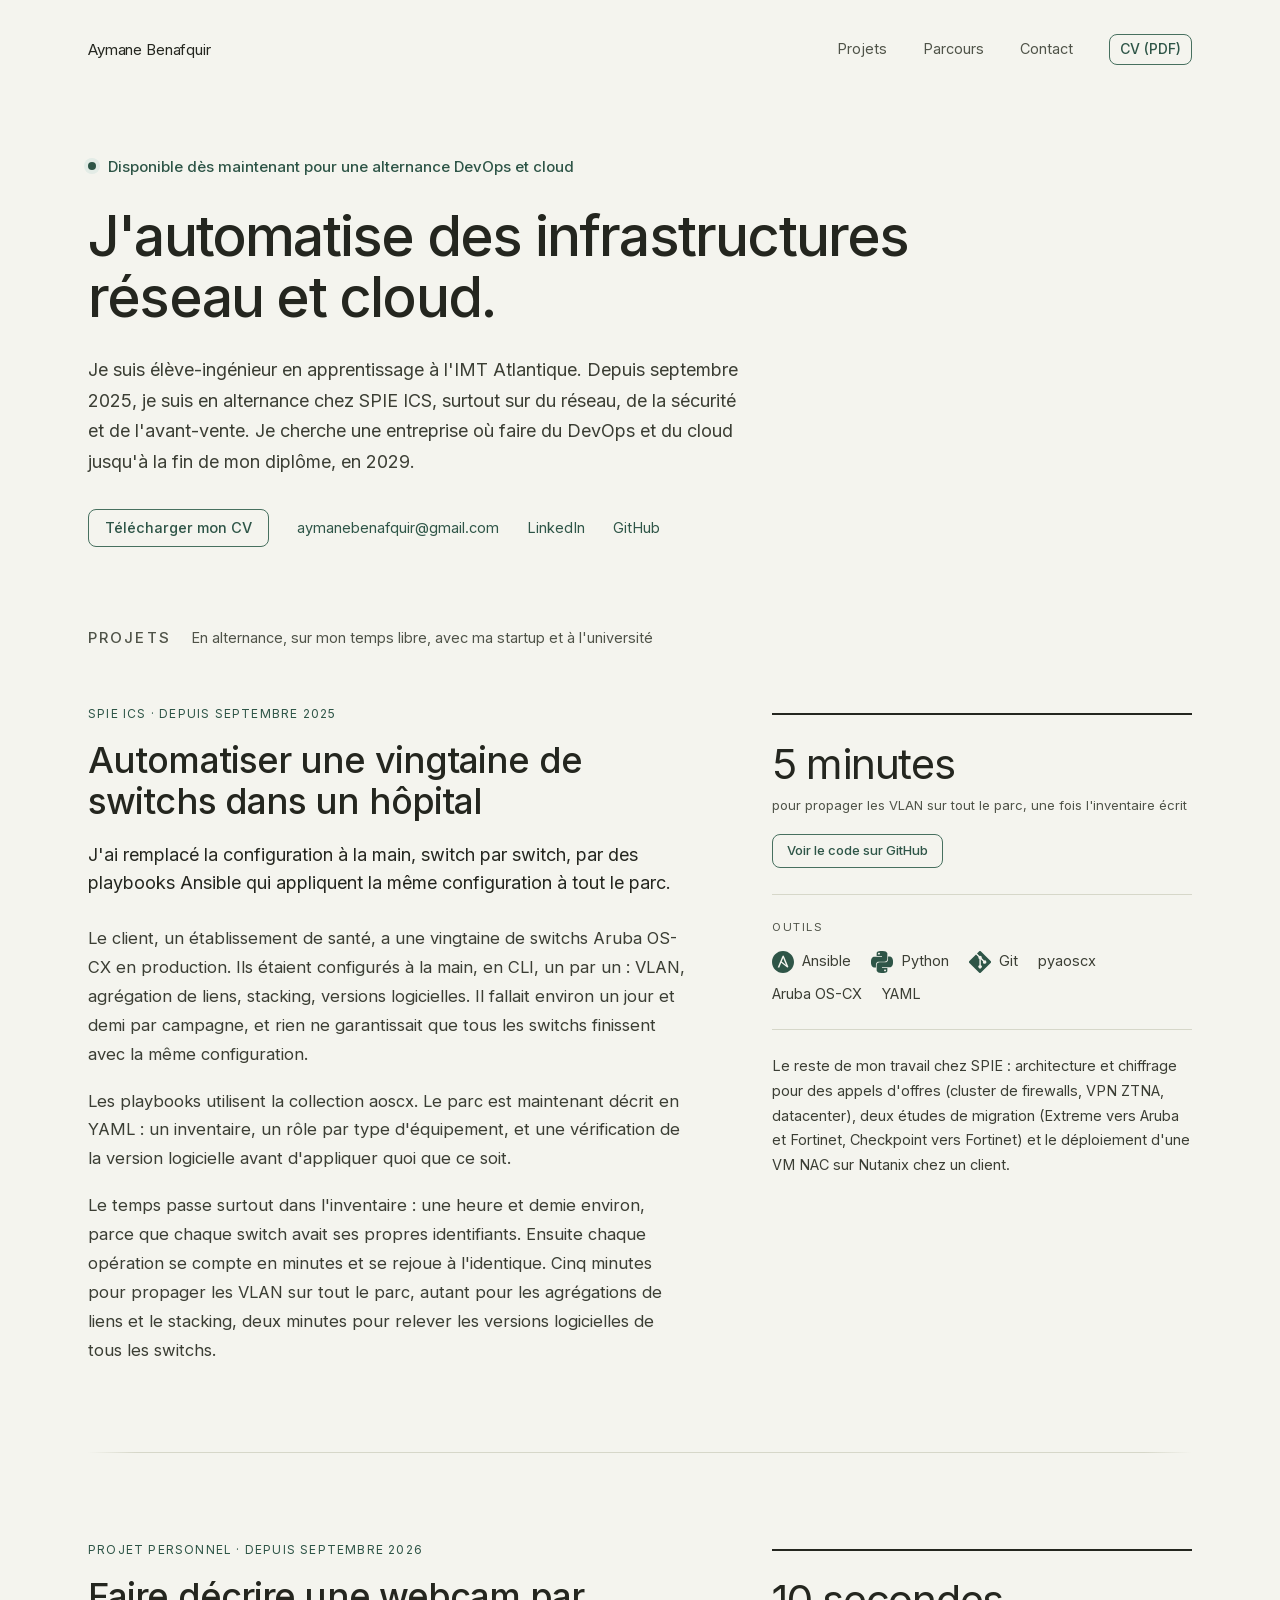
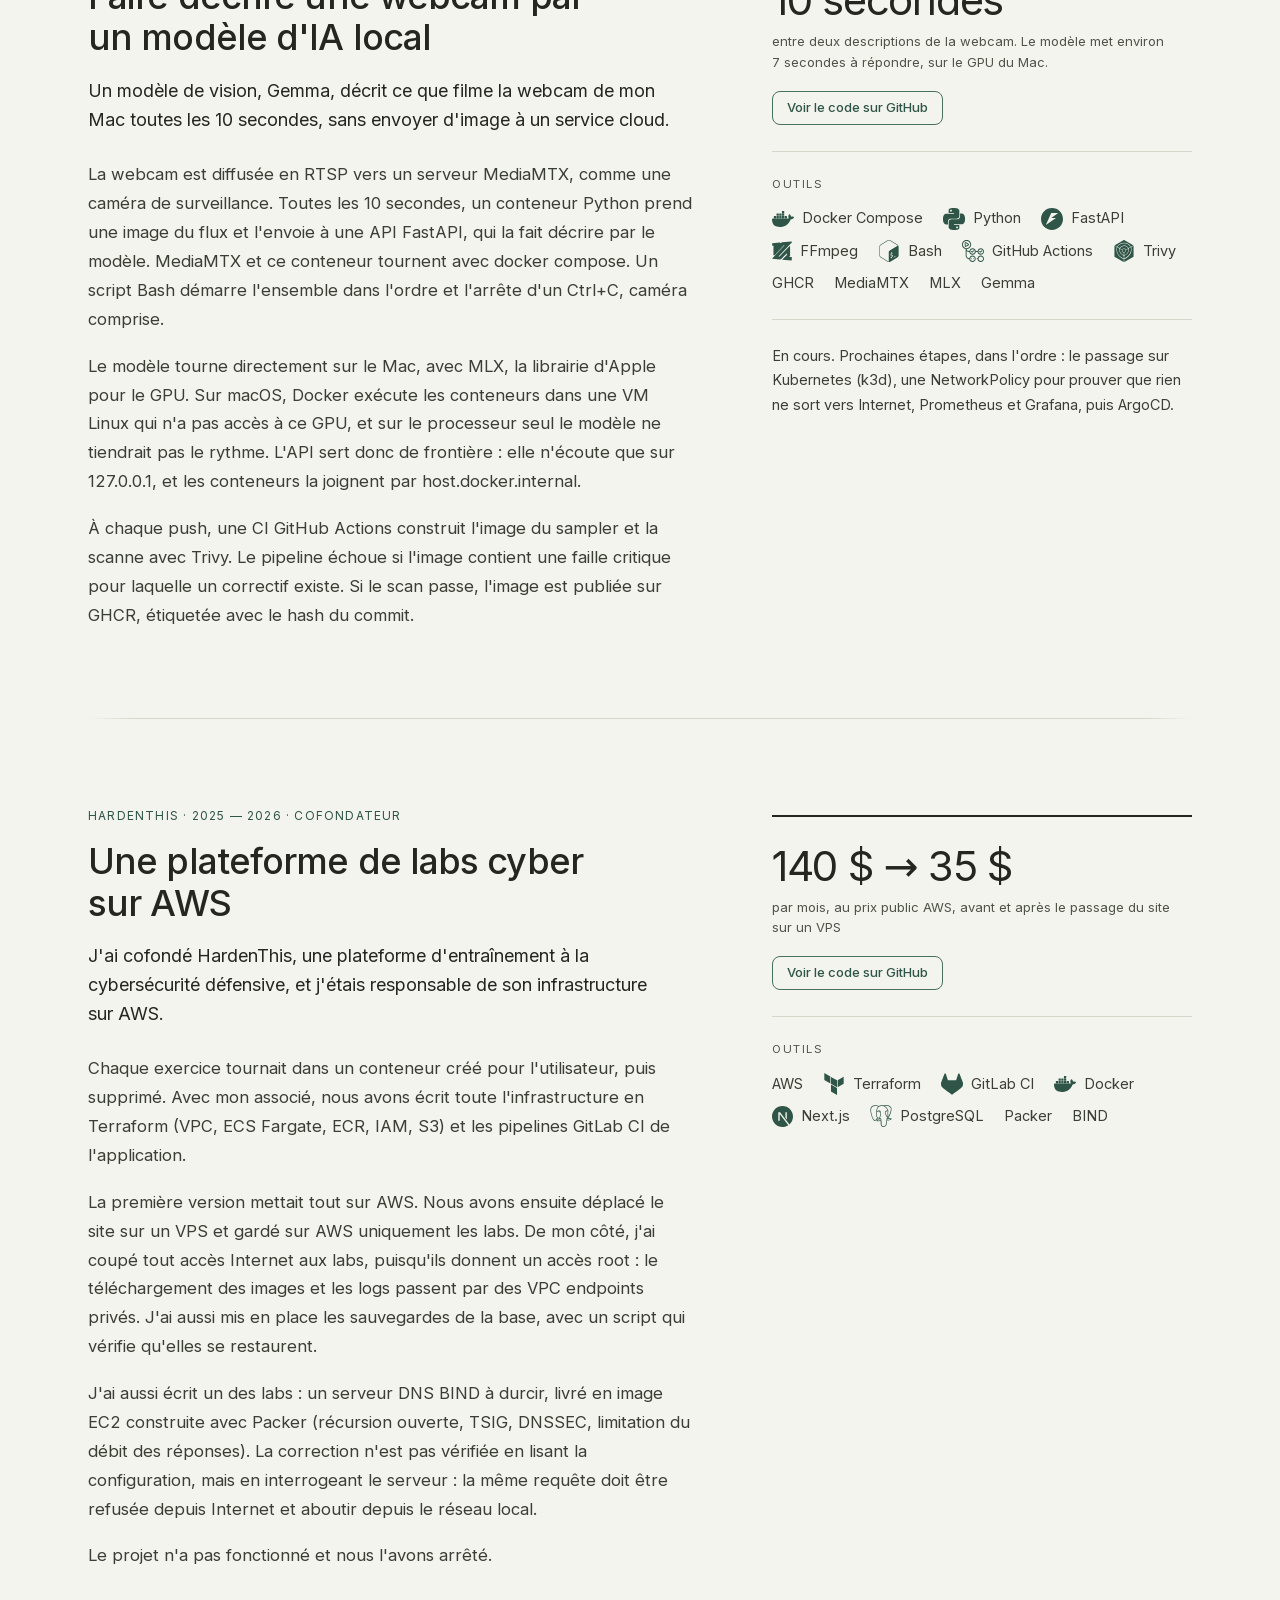
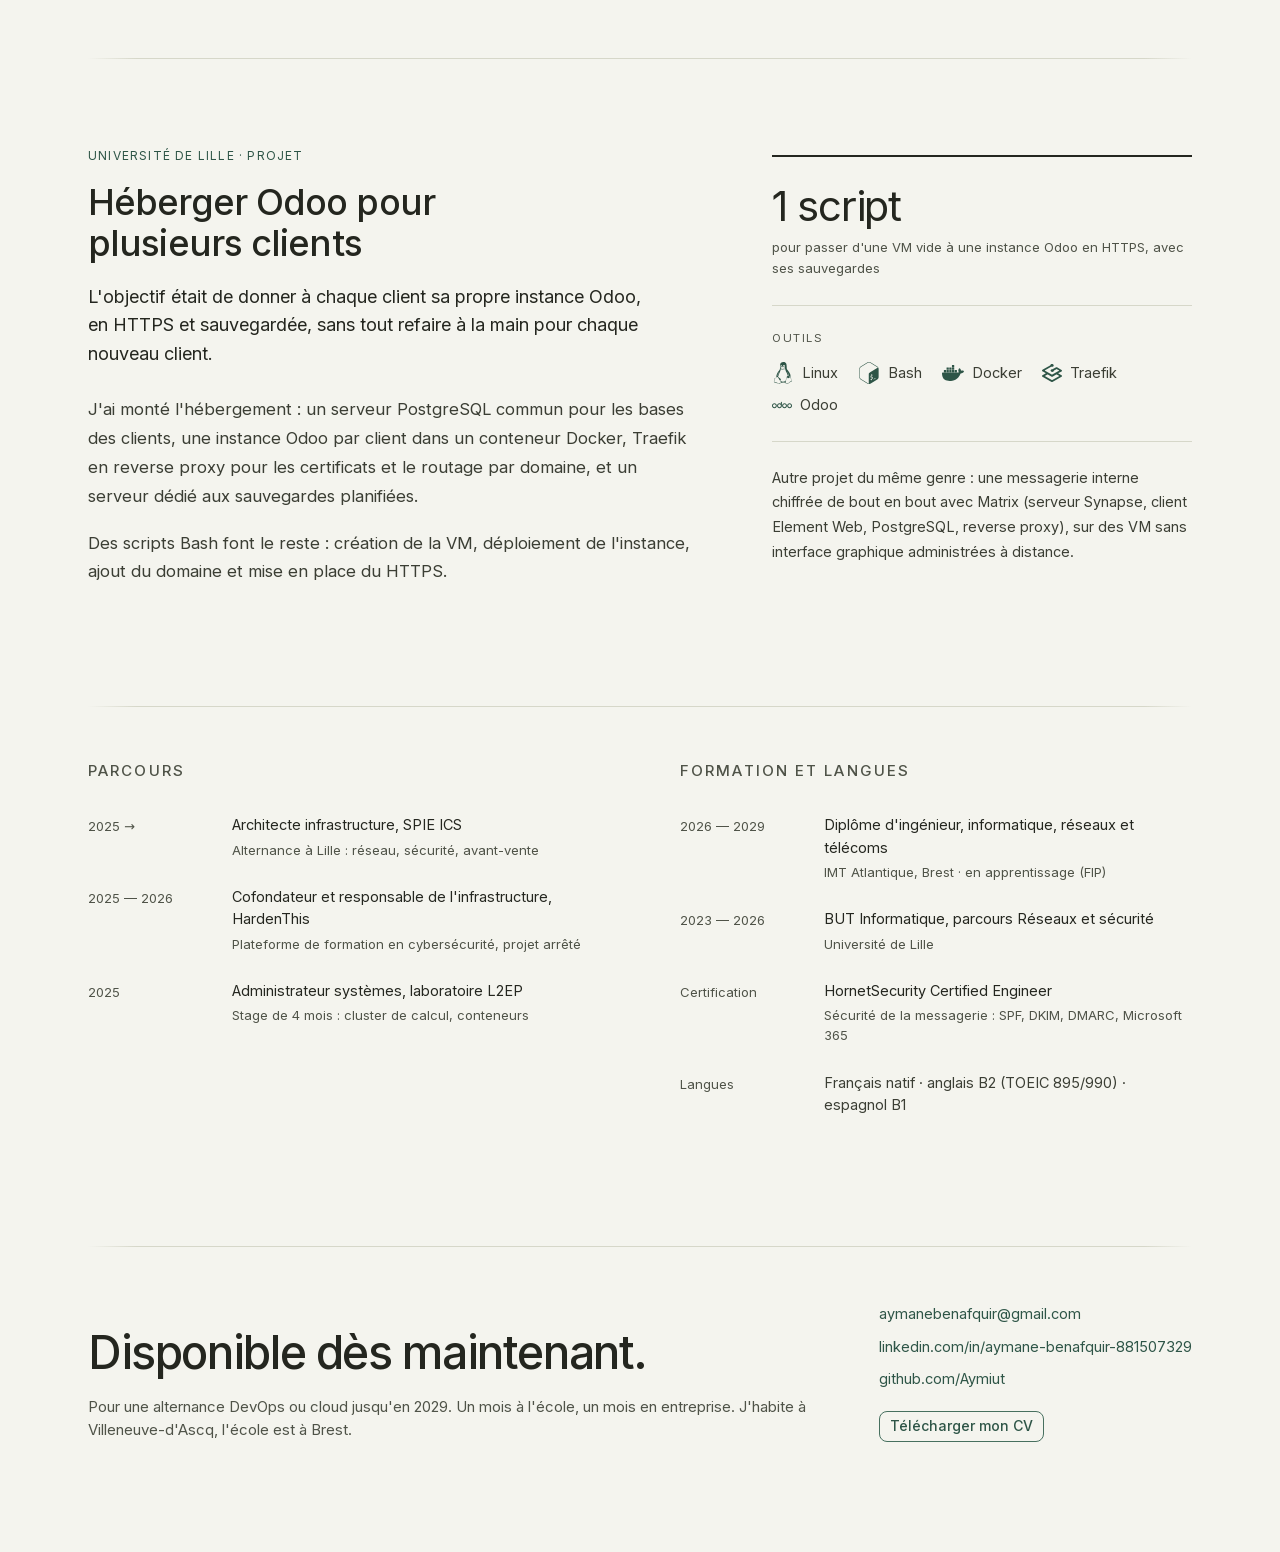
==== commit 6bf5d508: "CV : CI GitHub Actions et Trivy ; Active Directory retiré" ====
--- a/index.html
+++ b/index.html
@@ -7,4 +7,4 @@
      la colonne du chiffre est à droite du texte ; en une colonne, elle passe avant le détail pour
      qu'un lecteur pressé ait le chiffre, le code et les outils sans lire les paragraphes. --><article class="case" data-astro-cid-p5wr5ghm><header class="case__head" data-astro-cid-p5wr5ghm><p class="case__eyebrow" data-astro-cid-p5wr5ghm>HardenThis · 2025 — 2026 · cofondateur</p><h3 class="case__title" data-astro-cid-p5wr5ghm>Une plateforme de labs cyber sur AWS</h3><p class="case__summary" data-astro-cid-p5wr5ghm>J&#39;ai cofondé HardenThis, une plateforme d&#39;entraînement à la cybersécurité défensive, et j&#39;étais responsable de son infrastructure sur AWS.</p></header><div class="case__aside" data-astro-cid-p5wr5ghm><div class="case__block case__block--stat" data-astro-cid-p5wr5ghm><p class="case__stat" data-astro-cid-p5wr5ghm>140 $ → 35 $</p><p class="case__stat-caption" data-astro-cid-p5wr5ghm>par mois, au prix public AWS, avant et après le passage du site sur un VPS</p><a class="button case__code" href="https://github.com/Aymiut/hardenthis-infra" target="_blank" rel="noopener" data-astro-cid-p5wr5ghm>Voir le code sur GitHub</a></div><div class="case__block" data-astro-cid-p5wr5ghm><p class="case__label" data-astro-cid-p5wr5ghm>Outils</p><ul class="case__tools" data-astro-cid-p5wr5ghm><li class="case__tool" data-astro-cid-p5wr5ghm><span class="case__tool-name" data-astro-cid-p5wr5ghm>AWS</span></li><li class="case__tool" data-astro-cid-p5wr5ghm><span class="tool-icon" style="--tool-icon-height: 22px" data-astro-cid-k4aetswt><svg fill="currentColor" role="img" viewBox="0 0 24 24" xmlns="http://www.w3.org/2000/svg"><title>Terraform</title><path d="M1.44 0v7.575l6.561 3.79V3.787zm21.12 4.227l-6.561 3.791v7.574l6.56-3.787zM8.72 4.23v7.575l6.561 3.787V8.018zm0 8.405v7.575L15.28 24v-7.578z"/></svg></span><span class="case__tool-name" data-astro-cid-p5wr5ghm>Terraform</span></li><li class="case__tool" data-astro-cid-p5wr5ghm><span class="tool-icon" style="--tool-icon-height: 22px" data-astro-cid-k4aetswt><svg fill="currentColor" role="img" viewBox="0 0 24 24" xmlns="http://www.w3.org/2000/svg"><title>GitLab CI</title><path d="m23.6004 9.5927-.0337-.0862L20.3.9814a.851.851 0 0 0-.3362-.405.8748.8748 0 0 0-.9997.0539.8748.8748 0 0 0-.29.4399l-2.2055 6.748H7.5375l-2.2057-6.748a.8573.8573 0 0 0-.29-.4412.8748.8748 0 0 0-.9997-.0537.8585.8585 0 0 0-.3362.4049L.4332 9.5015l-.0325.0862a6.0657 6.0657 0 0 0 2.0119 7.0105l.0113.0087.03.0213 4.976 3.7264 2.462 1.8633 1.4995 1.1321a1.0085 1.0085 0 0 0 1.2197 0l1.4995-1.1321 2.4619-1.8633 5.006-3.7489.0125-.01a6.0682 6.0682 0 0 0 2.0094-7.003z"/></svg></span><span class="case__tool-name" data-astro-cid-p5wr5ghm>GitLab CI</span></li><li class="case__tool" data-astro-cid-p5wr5ghm><span class="tool-icon" style="--tool-icon-height: 22px" data-astro-cid-k4aetswt><svg fill="currentColor" role="img" viewBox="0 0 24 24" xmlns="http://www.w3.org/2000/svg"><title>Docker</title><path d="M13.983 11.078h2.119a.186.186 0 00.186-.185V9.006a.186.186 0 00-.186-.186h-2.119a.185.185 0 00-.185.185v1.888c0 .102.083.185.185.185m-2.954-5.43h2.118a.186.186 0 00.186-.186V3.574a.186.186 0 00-.186-.185h-2.118a.185.185 0 00-.185.185v1.888c0 .102.082.185.185.185m0 2.716h2.118a.187.187 0 00.186-.186V6.29a.186.186 0 00-.186-.185h-2.118a.185.185 0 00-.185.185v1.887c0 .102.082.185.185.186m-2.93 0h2.12a.186.186 0 00.184-.186V6.29a.185.185 0 00-.185-.185H8.1a.185.185 0 00-.185.185v1.887c0 .102.083.185.185.186m-2.964 0h2.119a.186.186 0 00.185-.186V6.29a.185.185 0 00-.185-.185H5.136a.186.186 0 00-.186.185v1.887c0 .102.084.185.186.186m5.893 2.715h2.118a.186.186 0 00.186-.185V9.006a.186.186 0 00-.186-.186h-2.118a.185.185 0 00-.185.185v1.888c0 .102.082.185.185.185m-2.93 0h2.12a.185.185 0 00.184-.185V9.006a.185.185 0 00-.184-.186h-2.12a.185.185 0 00-.184.185v1.888c0 .102.083.185.185.185m-2.964 0h2.119a.185.185 0 00.185-.185V9.006a.185.185 0 00-.184-.186h-2.12a.186.186 0 00-.186.186v1.887c0 .102.084.185.186.185m-2.92 0h2.12a.185.185 0 00.184-.185V9.006a.185.185 0 00-.184-.186h-2.12a.185.185 0 00-.184.185v1.888c0 .102.082.185.185.185M23.763 9.89c-.065-.051-.672-.51-1.954-.51-.338.001-.676.03-1.01.087-.248-1.7-1.653-2.53-1.716-2.566l-.344-.199-.226.327c-.284.438-.49.922-.612 1.43-.23.97-.09 1.882.403 2.661-.595.332-1.55.413-1.744.42H.751a.751.751 0 00-.75.748 11.376 11.376 0 00.692 4.062c.545 1.428 1.355 2.48 2.41 3.124 1.18.723 3.1 1.137 5.275 1.137.983.003 1.963-.086 2.93-.266a12.248 12.248 0 003.823-1.389c.98-.567 1.86-1.288 2.61-2.136 1.252-1.418 1.998-2.997 2.553-4.4h.221c1.372 0 2.215-.549 2.68-1.009.309-.293.55-.65.707-1.046l.098-.288Z"/></svg></span><span class="case__tool-name" data-astro-cid-p5wr5ghm>Docker</span></li><li class="case__tool" data-astro-cid-p5wr5ghm><span class="tool-icon" style="--tool-icon-height: 21px" data-astro-cid-k4aetswt><svg fill="currentColor" role="img" viewBox="0 0 24 24" xmlns="http://www.w3.org/2000/svg"><title>Next.js</title><path d="M18.665 21.978C16.758 23.255 14.465 24 12 24 5.377 24 0 18.623 0 12S5.377 0 12 0s12 5.377 12 12c0 3.583-1.574 6.801-4.067 9.001L9.219 7.2H7.2v9.596h1.615V9.251l9.85 12.727Zm-3.332-8.533 1.6 2.061V7.2h-1.6v6.245Z"/></svg></span><span class="case__tool-name" data-astro-cid-p5wr5ghm>Next.js</span></li><li class="case__tool" data-astro-cid-p5wr5ghm><span class="tool-icon" style="--tool-icon-height: 22px" data-astro-cid-k4aetswt><svg fill="currentColor" role="img" viewBox="0 0 24 24" xmlns="http://www.w3.org/2000/svg"><title>PostgreSQL</title><path d="M23.5594 14.7228a.5269.5269 0 0 0-.0563-.1191c-.139-.2632-.4768-.3418-1.0074-.2321-1.6533.3411-2.2935.1312-2.5256-.0191 1.342-2.0482 2.445-4.522 3.0411-6.8297.2714-1.0507.7982-3.5237.1222-4.7316a1.5641 1.5641 0 0 0-.1509-.235C21.6931.9086 19.8007.0248 17.5099.0005c-1.4947-.0158-2.7705.3461-3.1161.4794a9.449 9.449 0 0 0-.5159-.0816 8.044 8.044 0 0 0-1.3114-.1278c-1.1822-.0184-2.2038.2642-3.0498.8406-.8573-.3211-4.7888-1.645-7.2219.0788C.9359 2.1526.3086 3.8733.4302 6.3043c.0409.818.5069 3.334 1.2423 5.7436.4598 1.5065.9387 2.7019 1.4334 3.582.553.9942 1.1259 1.5933 1.7143 1.7895.4474.1491 1.1327.1441 1.8581-.7279.8012-.9635 1.5903-1.8258 1.9446-2.2069.4351.2355.9064.3625 1.39.3772a.0569.0569 0 0 0 .0004.0041 11.0312 11.0312 0 0 0-.2472.3054c-.3389.4302-.4094.5197-1.5002.7443-.3102.064-1.1344.2339-1.1464.8115-.0025.1224.0329.2309.0919.3268.2269.4231.9216.6097 1.015.6331 1.3345.3335 2.5044.092 3.3714-.6787-.017 2.231.0775 4.4174.3454 5.0874.2212.5529.7618 1.9045 2.4692 1.9043.2505 0 .5263-.0291.8296-.0941 1.7819-.3821 2.5557-1.1696 2.855-2.9059.1503-.8707.4016-2.8753.5388-4.1012.0169-.0703.0357-.1207.057-.1362.0007-.0005.0697-.0471.4272.0307a.3673.3673 0 0 0 .0443.0068l.2539.0223.0149.001c.8468.0384 1.9114-.1426 2.5312-.4308.6438-.2988 1.8057-1.0323 1.5951-1.6698zM2.371 11.8765c-.7435-2.4358-1.1779-4.8851-1.2123-5.5719-.1086-2.1714.4171-3.6829 1.5623-4.4927 1.8367-1.2986 4.8398-.5408 6.108-.13-.0032.0032-.0066.0061-.0098.0094-2.0238 2.044-1.9758 5.536-1.9708 5.7495-.0002.0823.0066.1989.0162.3593.0348.5873.0996 1.6804-.0735 2.9184-.1609 1.1504.1937 2.2764.9728 3.0892.0806.0841.1648.1631.2518.2374-.3468.3714-1.1004 1.1926-1.9025 2.1576-.5677.6825-.9597.5517-1.0886.5087-.3919-.1307-.813-.5871-1.2381-1.3223-.4796-.839-.9635-2.0317-1.4155-3.5126zm6.0072 5.0871c-.1711-.0428-.3271-.1132-.4322-.1772.0889-.0394.2374-.0902.4833-.1409 1.2833-.2641 1.4815-.4506 1.9143-1.0002.0992-.126.2116-.2687.3673-.4426a.3549.3549 0 0 0 .0737-.1298c.1708-.1513.2724-.1099.4369-.0417.156.0646.3078.26.3695.4752.0291.1016.0619.2945-.0452.4444-.9043 1.2658-2.2216 1.2494-3.1676 1.0128zm2.094-3.988-.0525.141c-.133.3566-.2567.6881-.3334 1.003-.6674-.0021-1.3168-.2872-1.8105-.8024-.6279-.6551-.9131-1.5664-.7825-2.5004.1828-1.3079.1153-2.4468.079-3.0586-.005-.0857-.0095-.1607-.0122-.2199.2957-.2621 1.6659-.9962 2.6429-.7724.4459.1022.7176.4057.8305.928.5846 2.7038.0774 3.8307-.3302 4.7363-.084.1866-.1633.3629-.2311.5454zm7.3637 4.5725c-.0169.1768-.0358.376-.0618.5959l-.146.4383a.3547.3547 0 0 0-.0182.1077c-.0059.4747-.054.6489-.115.8693-.0634.2292-.1353.4891-.1794 1.0575-.11 1.4143-.8782 2.2267-2.4172 2.5565-1.5155.3251-1.7843-.4968-2.0212-1.2217a6.5824 6.5824 0 0 0-.0769-.2266c-.2154-.5858-.1911-1.4119-.1574-2.5551.0165-.5612-.0249-1.9013-.3302-2.6462.0044-.2932.0106-.5909.019-.8918a.3529.3529 0 0 0-.0153-.1126 1.4927 1.4927 0 0 0-.0439-.208c-.1226-.4283-.4213-.7866-.7797-.9351-.1424-.059-.4038-.1672-.7178-.0869.067-.276.1831-.5875.309-.9249l.0529-.142c.0595-.16.134-.3257.213-.5012.4265-.9476 1.0106-2.2453.3766-5.1772-.2374-1.0981-1.0304-1.6343-2.2324-1.5098-.7207.0746-1.3799.3654-1.7088.5321a5.6716 5.6716 0 0 0-.1958.1041c.0918-1.1064.4386-3.1741 1.7357-4.4823a4.0306 4.0306 0 0 1 .3033-.276.3532.3532 0 0 0 .1447-.0644c.7524-.5706 1.6945-.8506 2.802-.8325.4091.0067.8017.0339 1.1742.081 1.939.3544 3.2439 1.4468 4.0359 2.3827.8143.9623 1.2552 1.9315 1.4312 2.4543-1.3232-.1346-2.2234.1268-2.6797.779-.9926 1.4189.543 4.1729 1.2811 5.4964.1353.2426.2522.4522.2889.5413.2403.5825.5515.9713.7787 1.2552.0696.087.1372.1714.1885.245-.4008.1155-1.1208.3825-1.0552 1.717-.0123.1563-.0423.4469-.0834.8148-.0461.2077-.0702.4603-.0994.7662zm.8905-1.6211c-.0405-.8316.2691-.9185.5967-1.0105a2.8566 2.8566 0 0 0 .135-.0406 1.202 1.202 0 0 0 .1342.103c.5703.3765 1.5823.4213 3.0068.1344-.2016.1769-.5189.3994-.9533.6011-.4098.1903-1.0957.333-1.7473.3636-.7197.0336-1.0859-.0807-1.1721-.151zm.5695-9.2712c-.0059.3508-.0542.6692-.1054 1.0017-.055.3576-.112.7274-.1264 1.1762-.0142.4368.0404.8909.0932 1.3301.1066.887.216 1.8003-.2075 2.7014a3.5272 3.5272 0 0 1-.1876-.3856c-.0527-.1276-.1669-.3326-.3251-.6162-.6156-1.1041-2.0574-3.6896-1.3193-4.7446.3795-.5427 1.3408-.5661 2.1781-.463zm.2284 7.0137a12.3762 12.3762 0 0 0-.0853-.1074l-.0355-.0444c.7262-1.1995.5842-2.3862.4578-3.4385-.0519-.4318-.1009-.8396-.0885-1.2226.0129-.4061.0666-.7543.1185-1.0911.0639-.415.1288-.8443.1109-1.3505.0134-.0531.0188-.1158.0118-.1902-.0457-.4855-.5999-1.938-1.7294-3.253-.6076-.7073-1.4896-1.4972-2.6889-2.0395.5251-.1066 1.2328-.2035 2.0244-.1859 2.0515.0456 3.6746.8135 4.8242 2.2824a.908.908 0 0 1 .0667.1002c.7231 1.3556-.2762 6.2751-2.9867 10.5405zm-8.8166-6.1162c-.025.1794-.3089.4225-.6211.4225a.5821.5821 0 0 1-.0809-.0056c-.1873-.026-.3765-.144-.5059-.3156-.0458-.0605-.1203-.178-.1055-.2844.0055-.0401.0261-.0985.0925-.1488.1182-.0894.3518-.1226.6096-.0867.3163.0441.6426.1938.6113.4186zm7.9305-.4114c.0111.0792-.049.201-.1531.3102-.0683.0717-.212.1961-.4079.2232a.5456.5456 0 0 1-.075.0052c-.2935 0-.5414-.2344-.5607-.3717-.024-.1765.2641-.3106.5611-.352.297-.0414.6111.0088.6356.1851z"/></svg></span><span class="case__tool-name" data-astro-cid-p5wr5ghm>PostgreSQL</span></li><li class="case__tool" data-astro-cid-p5wr5ghm><span class="case__tool-name" data-astro-cid-p5wr5ghm>Packer</span></li><li class="case__tool" data-astro-cid-p5wr5ghm><span class="case__tool-name" data-astro-cid-p5wr5ghm>BIND</span></li></ul></div></div><div class="case__body" data-astro-cid-p5wr5ghm><p class="case__text" data-astro-cid-p5wr5ghm>Chaque exercice tournait dans un conteneur créé pour l&#39;utilisateur, puis supprimé. Avec mon associé, nous avons écrit toute l&#39;infrastructure en Terraform (VPC, ECS Fargate, ECR, IAM, S3) et les pipelines GitLab CI de l&#39;application.</p><p class="case__text" data-astro-cid-p5wr5ghm>La première version mettait tout sur AWS. Nous avons ensuite déplacé le site sur un VPS et gardé sur AWS uniquement les labs. De mon côté, j&#39;ai coupé tout accès Internet aux labs, puisqu&#39;ils donnent un accès root : le téléchargement des images et les logs passent par des VPC endpoints privés. J&#39;ai aussi mis en place les sauvegardes de la base, avec un script qui vérifie qu&#39;elles se restaurent.</p><p class="case__text" data-astro-cid-p5wr5ghm>J&#39;ai aussi écrit un des labs : un serveur DNS BIND à durcir, livré en image EC2 construite avec Packer (récursion ouverte, TSIG, DNSSEC, limitation du débit des réponses). La correction n&#39;est pas vérifiée en lisant la configuration, mais en interrogeant le serveur : la même requête doit être refusée depuis Internet et aboutir depuis le réseau local.</p><p class="case__text" data-astro-cid-p5wr5ghm>Le projet n&#39;a pas fonctionné et nous l&#39;avons arrêté.</p></div></article><div class="rule"></div><!-- Trois zones : l'en-tête et le résumé, la colonne du chiffre, puis le détail. Sur grand écran
      la colonne du chiffre est à droite du texte ; en une colonne, elle passe avant le détail pour
-     qu'un lecteur pressé ait le chiffre, le code et les outils sans lire les paragraphes. --><article class="case" data-astro-cid-p5wr5ghm><header class="case__head" data-astro-cid-p5wr5ghm><p class="case__eyebrow" data-astro-cid-p5wr5ghm>Université de Lille · projet</p><h3 class="case__title" data-astro-cid-p5wr5ghm>Héberger Odoo pour plusieurs clients</h3><p class="case__summary" data-astro-cid-p5wr5ghm>L&#39;objectif était de donner à chaque client sa propre instance Odoo, en HTTPS et sauvegardée, sans tout refaire à la main pour chaque nouveau client.</p></header><div class="case__aside" data-astro-cid-p5wr5ghm><div class="case__block case__block--stat" data-astro-cid-p5wr5ghm><p class="case__stat" data-astro-cid-p5wr5ghm>1 script</p><p class="case__stat-caption" data-astro-cid-p5wr5ghm>pour passer d&#39;une VM vide à une instance Odoo en HTTPS, avec ses sauvegardes</p></div><div class="case__block" data-astro-cid-p5wr5ghm><p class="case__label" data-astro-cid-p5wr5ghm>Outils</p><ul class="case__tools" data-astro-cid-p5wr5ghm><li class="case__tool" data-astro-cid-p5wr5ghm><span class="tool-icon" style="--tool-icon-height: 22px" data-astro-cid-k4aetswt><svg fill="currentColor" role="img" viewBox="0 0 24 24" xmlns="http://www.w3.org/2000/svg"><title>Linux</title><path d="M12.504 0c-.155 0-.315.008-.48.021-4.226.333-3.105 4.807-3.17 6.298-.076 1.092-.3 1.953-1.05 3.02-.885 1.051-2.127 2.75-2.716 4.521-.278.832-.41 1.684-.287 2.489a.424.424 0 00-.11.135c-.26.268-.45.6-.663.839-.199.199-.485.267-.797.4-.313.136-.658.269-.864.68-.09.189-.136.394-.132.602 0 .199.027.4.055.536.058.399.116.728.04.97-.249.68-.28 1.145-.106 1.484.174.334.535.47.94.601.81.2 1.91.135 2.774.6.926.466 1.866.67 2.616.47.526-.116.97-.464 1.208-.946.587-.003 1.23-.269 2.26-.334.699-.058 1.574.267 2.577.2.025.134.063.198.114.333l.003.003c.391.778 1.113 1.132 1.884 1.071.771-.06 1.592-.536 2.257-1.306.631-.765 1.683-1.084 2.378-1.503.348-.199.629-.469.649-.853.023-.4-.2-.811-.714-1.376v-.097l-.003-.003c-.17-.2-.25-.535-.338-.926-.085-.401-.182-.786-.492-1.046h-.003c-.059-.054-.123-.067-.188-.135a.357.357 0 00-.19-.064c.431-1.278.264-2.55-.173-3.694-.533-1.41-1.465-2.638-2.175-3.483-.796-1.005-1.576-1.957-1.56-3.368.026-2.152.236-6.133-3.544-6.139zm.529 3.405h.013c.213 0 .396.062.584.198.19.135.33.332.438.533.105.259.158.459.166.724 0-.02.006-.04.006-.06v.105a.086.086 0 01-.004-.021l-.004-.024a1.807 1.807 0 01-.15.706.953.953 0 01-.213.335.71.71 0 00-.088-.042c-.104-.045-.198-.064-.284-.133a1.312 1.312 0 00-.22-.066c.05-.06.146-.133.183-.198.053-.128.082-.264.088-.402v-.02a1.21 1.21 0 00-.061-.4c-.045-.134-.101-.2-.183-.333-.084-.066-.167-.132-.267-.132h-.016c-.093 0-.176.03-.262.132a.8.8 0 00-.205.334 1.18 1.18 0 00-.09.4v.019c.002.089.008.179.02.267-.193-.067-.438-.135-.607-.202a1.635 1.635 0 01-.018-.2v-.02a1.772 1.772 0 01.15-.768c.082-.22.232-.406.43-.533a.985.985 0 01.594-.2zm-2.962.059h.036c.142 0 .27.048.399.135.146.129.264.288.344.465.09.199.14.4.153.667v.004c.007.134.006.2-.002.266v.08c-.03.007-.056.018-.083.024-.152.055-.274.135-.393.2.012-.09.013-.18.003-.267v-.015c-.012-.133-.04-.2-.082-.333a.613.613 0 00-.166-.267.248.248 0 00-.183-.064h-.021c-.071.006-.13.04-.186.132a.552.552 0 00-.12.27.944.944 0 00-.023.33v.015c.012.135.037.2.08.334.046.134.098.2.166.268.01.009.02.018.034.024-.07.057-.117.07-.176.136a.304.304 0 01-.131.068 2.62 2.62 0 01-.275-.402 1.772 1.772 0 01-.155-.667 1.759 1.759 0 01.08-.668 1.43 1.43 0 01.283-.535c.128-.133.26-.2.418-.2zm1.37 1.706c.332 0 .733.065 1.216.399.293.2.523.269 1.052.468h.003c.255.136.405.266.478.399v-.131a.571.571 0 01.016.47c-.123.31-.516.643-1.063.842v.002c-.268.135-.501.333-.775.465-.276.135-.588.292-1.012.267a1.139 1.139 0 01-.448-.067 3.566 3.566 0 01-.322-.198c-.195-.135-.363-.332-.612-.465v-.005h-.005c-.4-.246-.616-.512-.686-.71-.07-.268-.005-.47.193-.6.224-.135.38-.271.483-.336.104-.074.143-.102.176-.131h.002v-.003c.169-.202.436-.47.839-.601.139-.036.294-.065.466-.065zm2.8 2.142c.358 1.417 1.196 3.475 1.735 4.473.286.534.855 1.659 1.102 3.024.156-.005.33.018.513.064.646-1.671-.546-3.467-1.089-3.966-.22-.2-.232-.335-.123-.335.59.534 1.365 1.572 1.646 2.757.13.535.16 1.104.021 1.67.067.028.135.06.205.067 1.032.534 1.413.938 1.23 1.537v-.043c-.06-.003-.12 0-.18 0h-.016c.151-.467-.182-.825-1.065-1.224-.915-.4-1.646-.336-1.77.465-.008.043-.013.066-.018.135-.068.023-.139.053-.209.064-.43.268-.662.669-.793 1.187-.13.533-.17 1.156-.205 1.869v.003c-.02.334-.17.838-.319 1.35-1.5 1.072-3.58 1.538-5.348.334a2.645 2.645 0 00-.402-.533 1.45 1.45 0 00-.275-.333c.182 0 .338-.03.465-.067a.615.615 0 00.314-.334c.108-.267 0-.697-.345-1.163-.345-.467-.931-.995-1.788-1.521-.63-.4-.986-.87-1.15-1.396-.165-.534-.143-1.085-.015-1.645.245-1.07.873-2.11 1.274-2.763.107-.065.037.135-.408.974-.396.751-1.14 2.497-.122 3.854a8.123 8.123 0 01.647-2.876c.564-1.278 1.743-3.504 1.836-5.268.048.036.217.135.289.202.218.133.38.333.59.465.21.201.477.335.876.335.039.003.075.006.11.006.412 0 .73-.134.997-.268.29-.134.52-.334.74-.4h.005c.467-.135.835-.402 1.044-.7zm2.185 8.958c.037.6.343 1.245.882 1.377.588.134 1.434-.333 1.791-.765l.211-.01c.315-.007.577.01.847.268l.003.003c.208.199.305.53.391.876.085.4.154.78.409 1.066.486.527.645.906.636 1.14l.003-.007v.018l-.003-.012c-.015.262-.185.396-.498.595-.63.401-1.746.712-2.457 1.57-.618.737-1.37 1.14-2.036 1.191-.664.053-1.237-.2-1.574-.898l-.005-.003c-.21-.4-.12-1.025.056-1.69.176-.668.428-1.344.463-1.897.037-.714.076-1.335.195-1.814.12-.465.308-.797.641-.984l.045-.022zm-10.814.049h.01c.053 0 .105.005.157.014.376.055.706.333 1.023.752l.91 1.664.003.003c.243.533.754 1.064 1.189 1.637.434.598.77 1.131.729 1.57v.006c-.057.744-.48 1.148-1.125 1.294-.645.135-1.52.002-2.395-.464-.968-.536-2.118-.469-2.857-.602-.369-.066-.61-.2-.723-.4-.11-.2-.113-.602.123-1.23v-.004l.002-.003c.117-.334.03-.752-.027-1.118-.055-.401-.083-.71.043-.94.16-.334.396-.4.69-.533.294-.135.64-.202.915-.47h.002v-.002c.256-.268.445-.601.668-.838.19-.201.38-.336.663-.336zm7.159-9.074c-.435.201-.945.535-1.488.535-.542 0-.97-.267-1.28-.466-.154-.134-.28-.268-.373-.335-.164-.134-.144-.333-.074-.333.109.016.129.134.199.2.096.066.215.2.36.333.292.2.68.467 1.167.467.485 0 1.053-.267 1.398-.466.195-.135.445-.334.648-.467.156-.136.149-.267.279-.267.128.016.034.134-.147.332a8.097 8.097 0 01-.69.468zm-1.082-1.583V5.64c-.006-.02.013-.042.029-.05.074-.043.18-.027.26.004.063 0 .16.067.15.135-.006.049-.085.066-.135.066-.055 0-.092-.043-.141-.068-.052-.018-.146-.008-.163-.065zm-.551 0c-.02.058-.113.049-.166.066-.047.025-.086.068-.14.068-.05 0-.13-.02-.136-.068-.01-.066.088-.133.15-.133.08-.031.184-.047.259-.005.019.009.036.03.03.05v.02h.003z"/></svg></span><span class="case__tool-name" data-astro-cid-p5wr5ghm>Linux</span></li><li class="case__tool" data-astro-cid-p5wr5ghm><span class="tool-icon" style="--tool-icon-height: 22px" data-astro-cid-k4aetswt><svg fill="currentColor" role="img" viewBox="0 0 24 24" xmlns="http://www.w3.org/2000/svg"><title>Bash</title><path d="M21.038,4.9l-7.577-4.498C13.009,0.134,12.505,0,12,0c-0.505,0-1.009,0.134-1.462,0.403L2.961,4.9 C2.057,5.437,1.5,6.429,1.5,7.503v8.995c0,1.073,0.557,2.066,1.462,2.603l7.577,4.497C10.991,23.866,11.495,24,12,24 c0.505,0,1.009-0.134,1.461-0.402l7.577-4.497c0.904-0.537,1.462-1.529,1.462-2.603V7.503C22.5,6.429,21.943,5.437,21.038,4.9z M15.17,18.946l0.013,0.646c0.001,0.078-0.05,0.167-0.111,0.198l-0.383,0.22c-0.061,0.031-0.111-0.007-0.112-0.085L14.57,19.29 c-0.328,0.136-0.66,0.169-0.872,0.084c-0.04-0.016-0.057-0.075-0.041-0.142l0.139-0.584c0.011-0.046,0.036-0.092,0.069-0.121 c0.012-0.011,0.024-0.02,0.036-0.026c0.022-0.011,0.043-0.014,0.062-0.006c0.229,0.077,0.521,0.041,0.802-0.101 c0.357-0.181,0.596-0.545,0.592-0.907c-0.003-0.328-0.181-0.465-0.613-0.468c-0.55,0.001-1.064-0.107-1.072-0.917 c-0.007-0.667,0.34-1.361,0.889-1.8l-0.007-0.652c-0.001-0.08,0.048-0.168,0.111-0.2l0.37-0.236 c0.061-0.031,0.111,0.007,0.112,0.087l0.006,0.653c0.273-0.109,0.511-0.138,0.726-0.088c0.047,0.012,0.067,0.076,0.048,0.151 l-0.144,0.578c-0.011,0.044-0.036,0.088-0.065,0.116c-0.012,0.012-0.025,0.021-0.038,0.028c-0.019,0.01-0.038,0.013-0.057,0.009 c-0.098-0.022-0.332-0.073-0.699,0.113c-0.385,0.195-0.52,0.53-0.517,0.778c0.003,0.297,0.155,0.387,0.681,0.396 c0.7,0.012,1.003,0.318,1.01,1.023C16.105,17.747,15.736,18.491,15.17,18.946z M19.143,17.859c0,0.06-0.008,0.116-0.058,0.145 l-1.916,1.164c-0.05,0.029-0.09,0.004-0.09-0.056v-0.494c0-0.06,0.037-0.093,0.087-0.122l1.887-1.129 c0.05-0.029,0.09-0.004,0.09,0.056V17.859z M20.459,6.797l-7.168,4.427c-0.894,0.523-1.553,1.109-1.553,2.187v8.833 c0,0.645,0.26,1.063,0.66,1.184c-0.131,0.023-0.264,0.039-0.398,0.039c-0.42,0-0.833-0.114-1.197-0.33L3.226,18.64 c-0.741-0.44-1.201-1.261-1.201-2.142V7.503c0-0.881,0.46-1.702,1.201-2.142l7.577-4.498c0.363-0.216,0.777-0.33,1.197-0.33 c0.419,0,0.833,0.114,1.197,0.33l7.577,4.498c0.624,0.371,1.046,1.013,1.164,1.732C21.686,6.557,21.12,6.411,20.459,6.797z"/></svg></span><span class="case__tool-name" data-astro-cid-p5wr5ghm>Bash</span></li><li class="case__tool" data-astro-cid-p5wr5ghm><span class="tool-icon" style="--tool-icon-height: 22px" data-astro-cid-k4aetswt><svg fill="currentColor" role="img" viewBox="0 0 24 24" xmlns="http://www.w3.org/2000/svg"><title>Docker</title><path d="M13.983 11.078h2.119a.186.186 0 00.186-.185V9.006a.186.186 0 00-.186-.186h-2.119a.185.185 0 00-.185.185v1.888c0 .102.083.185.185.185m-2.954-5.43h2.118a.186.186 0 00.186-.186V3.574a.186.186 0 00-.186-.185h-2.118a.185.185 0 00-.185.185v1.888c0 .102.082.185.185.185m0 2.716h2.118a.187.187 0 00.186-.186V6.29a.186.186 0 00-.186-.185h-2.118a.185.185 0 00-.185.185v1.887c0 .102.082.185.185.186m-2.93 0h2.12a.186.186 0 00.184-.186V6.29a.185.185 0 00-.185-.185H8.1a.185.185 0 00-.185.185v1.887c0 .102.083.185.185.186m-2.964 0h2.119a.186.186 0 00.185-.186V6.29a.185.185 0 00-.185-.185H5.136a.186.186 0 00-.186.185v1.887c0 .102.084.185.186.186m5.893 2.715h2.118a.186.186 0 00.186-.185V9.006a.186.186 0 00-.186-.186h-2.118a.185.185 0 00-.185.185v1.888c0 .102.082.185.185.185m-2.93 0h2.12a.185.185 0 00.184-.185V9.006a.185.185 0 00-.184-.186h-2.12a.185.185 0 00-.184.185v1.888c0 .102.083.185.185.185m-2.964 0h2.119a.185.185 0 00.185-.185V9.006a.185.185 0 00-.184-.186h-2.12a.186.186 0 00-.186.186v1.887c0 .102.084.185.186.185m-2.92 0h2.12a.185.185 0 00.184-.185V9.006a.185.185 0 00-.184-.186h-2.12a.185.185 0 00-.184.185v1.888c0 .102.082.185.185.185M23.763 9.89c-.065-.051-.672-.51-1.954-.51-.338.001-.676.03-1.01.087-.248-1.7-1.653-2.53-1.716-2.566l-.344-.199-.226.327c-.284.438-.49.922-.612 1.43-.23.97-.09 1.882.403 2.661-.595.332-1.55.413-1.744.42H.751a.751.751 0 00-.75.748 11.376 11.376 0 00.692 4.062c.545 1.428 1.355 2.48 2.41 3.124 1.18.723 3.1 1.137 5.275 1.137.983.003 1.963-.086 2.93-.266a12.248 12.248 0 003.823-1.389c.98-.567 1.86-1.288 2.61-2.136 1.252-1.418 1.998-2.997 2.553-4.4h.221c1.372 0 2.215-.549 2.68-1.009.309-.293.55-.65.707-1.046l.098-.288Z"/></svg></span><span class="case__tool-name" data-astro-cid-p5wr5ghm>Docker</span></li><li class="case__tool" data-astro-cid-p5wr5ghm><span class="tool-icon" style="--tool-icon-height: 20px" data-astro-cid-k4aetswt><svg fill="currentColor" role="img" viewBox="0 0 24 24" xmlns="http://www.w3.org/2000/svg"><title>Traefik</title><path d="M12 1.19c1.088 0 2.056.768 2.056 1.714 0 .947-.921 1.715-2.056 1.715-.13 0-.3-.022-.509-.064a.685.685 0 0 0-.475.076l-7.37 4.195a.344.344 0 0 0 .001.597l7.99 4.49c.208.116.461.116.669 0l8.034-4.468a.343.343 0 0 0 .003-.598l-2.507-1.424a.683.683 0 0 0-.67-.003l-2.647 1.468a.234.234 0 0 0-.119.18l-.001.025c0 .946-.921 1.714-2.056 1.714s-2.056-.768-2.056-1.714c0-.947.921-1.715 2.056-1.715.042 0 .09.002.145.007l.087.008.096.013a.685.685 0 0 0 .425-.08l3.913-2.173c.3-.166.662-.171.965-.017l.04.023 5.465 3.104c.686.39.693 1.368.03 1.773l-.037.021-3.656 2.033a.343.343 0 0 0 .007.604l3.62 1.906c.72.378.736 1.402.03 1.804l-10.995 6.272a1.03 1.03 0 0 1-1.019 0L.526 16.43a1.03 1.03 0 0 1 .034-1.806l3.66-1.911a.343.343 0 0 0 .01-.603L.524 10.029a1.03 1.03 0 0 1-.041-1.77l.036-.021L9.618 3.06a.688.688 0 0 0 .308-.369l.011-.036c.32-.952 1.046-1.466 2.063-1.466Zm5.076 12.63-4.492 2.586-.041.022c-.306.158-.671.152-.973-.018l-4.478-2.527a.682.682 0 0 0-.65-.01L3.86 15.224a.343.343 0 0 0-.012.602l7.887 4.515c.21.12.467.121.677 0l7.956-4.547a.343.343 0 0 0-.01-.602l-2.623-1.384a.683.683 0 0 0-.659.012z"/></svg></span><span class="case__tool-name" data-astro-cid-p5wr5ghm>Traefik</span></li><li class="case__tool" data-astro-cid-p5wr5ghm><span class="tool-icon" style="--tool-icon-height: 20px" data-astro-cid-k4aetswt><svg fill="currentColor" role="img" viewBox="0 0 24 24" xmlns="http://www.w3.org/2000/svg"><title>Odoo</title><path d="M21.1002 15.7957c-1.6015 0-2.8997-1.2983-2.8997-2.8998s1.2983-2.8997 2.8997-2.8997c1.6015 0 2.8998 1.2982 2.8998 2.8997 0 1.5999-1.2979 2.8998-2.8998 2.8998zm0-1.2c.9388.0006 1.7003-.7601 1.7008-1.6989.0004-.9388-.7602-1.7003-1.699-1.7007h-.0018c-.9388.0004-1.6994.7619-1.699 1.7007.0005.9381.761 1.6985 1.699 1.699zm-6.0655 1.2c-1.6014 0-2.8997-1.2983-2.8997-2.8998s1.2983-2.8997 2.8997-2.8997c1.6015 0 2.8998 1.2982 2.8998 2.8997 0 1.5999-1.2999 2.8998-2.8998 2.8998zm0-1.2c.9389.0006 1.7003-.7601 1.7008-1.6989.0005-.9388-.7602-1.7003-1.699-1.7007h-.0018c-.9388.0004-1.6994.7619-1.699 1.7007.0005.9381.761 1.6985 1.699 1.699zM11.865 12.858c0 1.6199-1.2979 2.9378-2.8977 2.9378s-2.8998-1.314-2.8998-2.9358 1.1799-2.8597 2.8998-2.8597c.6359 0 1.2239.134 1.6998.484v-1.68a.6.6 0 0 1 1.2 0v4.0537h-.002zm-2.8977 1.7399c.9388.0005 1.7002-.7602 1.7007-1.699.0005-.9388-.7602-1.7003-1.699-1.7007h-.0017c-.9389.0004-1.6995.7619-1.699 1.7007.0004.9381.7608 1.6985 1.699 1.699zm-6.0675 1.1979C1.2983 15.7957 0 14.4974 0 12.8959s1.2983-2.8997 2.8998-2.8997 2.8997 1.2982 2.8997 2.8997c0 1.5999-1.2999 2.8998-2.8997 2.8998zm0-1.2c.9388.0006 1.7002-.7601 1.7007-1.699.0005-.9387-.7602-1.7002-1.699-1.7006h-.0017c-.9388.0004-1.6995.7619-1.699 1.7007.0004.9381.7608 1.6985 1.699 1.699z"/></svg></span><span class="case__tool-name" data-astro-cid-p5wr5ghm>Odoo</span></li></ul></div><p class="case__block case__note" data-astro-cid-p5wr5ghm>Autre projet du même genre : une messagerie interne chiffrée de bout en bout avec Matrix (serveur Synapse, client Element Web, PostgreSQL, reverse proxy), sur des VM sans interface graphique administrées à distance.</p></div><div class="case__body" data-astro-cid-p5wr5ghm><p class="case__text" data-astro-cid-p5wr5ghm>J&#39;ai monté l&#39;hébergement : un serveur PostgreSQL commun pour les bases des clients, une instance Odoo par client dans un conteneur Docker, Traefik en reverse proxy pour les certificats et le routage par domaine, et un serveur dédié aux sauvegardes planifiées.</p><p class="case__text" data-astro-cid-p5wr5ghm>Des scripts Bash font le reste : création de la VM, déploiement de l&#39;instance, ajout du domaine et mise en place du HTTPS.</p></div></article></div></section><section class="background shell" id="parcours" aria-label="Parcours, formation et langues" data-astro-cid-ten37dqi><div class="rule"></div><div class="background__grid" data-astro-cid-ten37dqi><div class="timeline" data-astro-cid-iuxs3ju7><h2 class="timeline__title" data-astro-cid-iuxs3ju7>Parcours</h2><ul class="timeline__list" data-astro-cid-iuxs3ju7><li class="timeline__row" data-astro-cid-iuxs3ju7><span class="timeline__date" data-astro-cid-iuxs3ju7>2025 →</span><div data-astro-cid-iuxs3ju7><p data-astro-cid-iuxs3ju7>Architecte infrastructure, SPIE ICS</p><p class="timeline__detail" data-astro-cid-iuxs3ju7>Alternance à Lille : réseau, sécurité, avant-vente</p></div></li><li class="timeline__row" data-astro-cid-iuxs3ju7><span class="timeline__date" data-astro-cid-iuxs3ju7>2025 — 2026</span><div data-astro-cid-iuxs3ju7><p data-astro-cid-iuxs3ju7>Cofondateur et responsable de l&#39;infrastructure, HardenThis</p><p class="timeline__detail" data-astro-cid-iuxs3ju7>Plateforme de formation en cybersécurité, projet arrêté</p></div></li><li class="timeline__row" data-astro-cid-iuxs3ju7><span class="timeline__date" data-astro-cid-iuxs3ju7>2025</span><div data-astro-cid-iuxs3ju7><p data-astro-cid-iuxs3ju7>Administrateur systèmes, laboratoire L2EP</p><p class="timeline__detail" data-astro-cid-iuxs3ju7>Stage de 4 mois : cluster de calcul, conteneurs, Active Directory</p></div></li></ul></div><div class="timeline" data-astro-cid-iuxs3ju7><h2 class="timeline__title" data-astro-cid-iuxs3ju7>Formation et langues</h2><ul class="timeline__list" data-astro-cid-iuxs3ju7><li class="timeline__row" data-astro-cid-iuxs3ju7><span class="timeline__date" data-astro-cid-iuxs3ju7>2026 — 2029</span><div data-astro-cid-iuxs3ju7><p data-astro-cid-iuxs3ju7>Diplôme d&#39;ingénieur, informatique, réseaux et télécoms</p><p class="timeline__detail" data-astro-cid-iuxs3ju7>IMT Atlantique, Brest · en apprentissage (FIP)</p></div></li><li class="timeline__row" data-astro-cid-iuxs3ju7><span class="timeline__date" data-astro-cid-iuxs3ju7>2023 — 2026</span><div data-astro-cid-iuxs3ju7><p data-astro-cid-iuxs3ju7>BUT Informatique, parcours Réseaux et sécurité</p><p class="timeline__detail" data-astro-cid-iuxs3ju7>Université de Lille</p></div></li><li class="timeline__row" data-astro-cid-iuxs3ju7><span class="timeline__date" data-astro-cid-iuxs3ju7>Certification</span><div data-astro-cid-iuxs3ju7><p data-astro-cid-iuxs3ju7>HornetSecurity Certified Engineer</p><p class="timeline__detail" data-astro-cid-iuxs3ju7>Sécurité de la messagerie : SPF, DKIM, DMARC, Microsoft 365</p></div></li><li class="timeline__row" data-astro-cid-iuxs3ju7><span class="timeline__date" data-astro-cid-iuxs3ju7>Langues</span><div data-astro-cid-iuxs3ju7><p class="timeline__plain" data-astro-cid-iuxs3ju7>Français natif · anglais B2 (TOEIC 895/990) · espagnol B1</p></div></li></ul></div></div></section></main><footer class="contact shell" id="contact" data-astro-cid-ubqjqawr><div class="rule"></div><div class="contact__grid" data-astro-cid-ubqjqawr><div data-astro-cid-ubqjqawr><h2 class="contact__title" data-astro-cid-ubqjqawr>Disponible dès maintenant.</h2><p class="contact__subtitle" data-astro-cid-ubqjqawr>Pour une alternance DevOps ou cloud jusqu&#39;en 2029. Un mois à l&#39;école, un mois en entreprise. J&#39;habite à Villeneuve-d&#39;Ascq, l&#39;école est à Brest.</p></div><div class="contact__links" data-astro-cid-ubqjqawr><a href="mailto:aymanebenafquir@gmail.com" data-astro-cid-ubqjqawr>aymanebenafquir@gmail.com</a><a href="https://www.linkedin.com/in/aymane-benafquir-881507329" target="_blank" rel="noopener" data-astro-cid-ubqjqawr>linkedin.com/in/aymane-benafquir-881507329</a><a href="https://github.com/Aymiut" target="_blank" rel="noopener" data-astro-cid-ubqjqawr>github.com/Aymiut</a><a class="button contact__cv" href="/cv/aymane-benafquir.pdf" target="_blank" rel="noopener" data-astro-cid-ubqjqawr>Télécharger mon CV</a></div></div></footer></body></html>+     qu'un lecteur pressé ait le chiffre, le code et les outils sans lire les paragraphes. --><article class="case" data-astro-cid-p5wr5ghm><header class="case__head" data-astro-cid-p5wr5ghm><p class="case__eyebrow" data-astro-cid-p5wr5ghm>Université de Lille · projet</p><h3 class="case__title" data-astro-cid-p5wr5ghm>Héberger Odoo pour plusieurs clients</h3><p class="case__summary" data-astro-cid-p5wr5ghm>L&#39;objectif était de donner à chaque client sa propre instance Odoo, en HTTPS et sauvegardée, sans tout refaire à la main pour chaque nouveau client.</p></header><div class="case__aside" data-astro-cid-p5wr5ghm><div class="case__block case__block--stat" data-astro-cid-p5wr5ghm><p class="case__stat" data-astro-cid-p5wr5ghm>1 script</p><p class="case__stat-caption" data-astro-cid-p5wr5ghm>pour passer d&#39;une VM vide à une instance Odoo en HTTPS, avec ses sauvegardes</p></div><div class="case__block" data-astro-cid-p5wr5ghm><p class="case__label" data-astro-cid-p5wr5ghm>Outils</p><ul class="case__tools" data-astro-cid-p5wr5ghm><li class="case__tool" data-astro-cid-p5wr5ghm><span class="tool-icon" style="--tool-icon-height: 22px" data-astro-cid-k4aetswt><svg fill="currentColor" role="img" viewBox="0 0 24 24" xmlns="http://www.w3.org/2000/svg"><title>Linux</title><path d="M12.504 0c-.155 0-.315.008-.48.021-4.226.333-3.105 4.807-3.17 6.298-.076 1.092-.3 1.953-1.05 3.02-.885 1.051-2.127 2.75-2.716 4.521-.278.832-.41 1.684-.287 2.489a.424.424 0 00-.11.135c-.26.268-.45.6-.663.839-.199.199-.485.267-.797.4-.313.136-.658.269-.864.68-.09.189-.136.394-.132.602 0 .199.027.4.055.536.058.399.116.728.04.97-.249.68-.28 1.145-.106 1.484.174.334.535.47.94.601.81.2 1.91.135 2.774.6.926.466 1.866.67 2.616.47.526-.116.97-.464 1.208-.946.587-.003 1.23-.269 2.26-.334.699-.058 1.574.267 2.577.2.025.134.063.198.114.333l.003.003c.391.778 1.113 1.132 1.884 1.071.771-.06 1.592-.536 2.257-1.306.631-.765 1.683-1.084 2.378-1.503.348-.199.629-.469.649-.853.023-.4-.2-.811-.714-1.376v-.097l-.003-.003c-.17-.2-.25-.535-.338-.926-.085-.401-.182-.786-.492-1.046h-.003c-.059-.054-.123-.067-.188-.135a.357.357 0 00-.19-.064c.431-1.278.264-2.55-.173-3.694-.533-1.41-1.465-2.638-2.175-3.483-.796-1.005-1.576-1.957-1.56-3.368.026-2.152.236-6.133-3.544-6.139zm.529 3.405h.013c.213 0 .396.062.584.198.19.135.33.332.438.533.105.259.158.459.166.724 0-.02.006-.04.006-.06v.105a.086.086 0 01-.004-.021l-.004-.024a1.807 1.807 0 01-.15.706.953.953 0 01-.213.335.71.71 0 00-.088-.042c-.104-.045-.198-.064-.284-.133a1.312 1.312 0 00-.22-.066c.05-.06.146-.133.183-.198.053-.128.082-.264.088-.402v-.02a1.21 1.21 0 00-.061-.4c-.045-.134-.101-.2-.183-.333-.084-.066-.167-.132-.267-.132h-.016c-.093 0-.176.03-.262.132a.8.8 0 00-.205.334 1.18 1.18 0 00-.09.4v.019c.002.089.008.179.02.267-.193-.067-.438-.135-.607-.202a1.635 1.635 0 01-.018-.2v-.02a1.772 1.772 0 01.15-.768c.082-.22.232-.406.43-.533a.985.985 0 01.594-.2zm-2.962.059h.036c.142 0 .27.048.399.135.146.129.264.288.344.465.09.199.14.4.153.667v.004c.007.134.006.2-.002.266v.08c-.03.007-.056.018-.083.024-.152.055-.274.135-.393.2.012-.09.013-.18.003-.267v-.015c-.012-.133-.04-.2-.082-.333a.613.613 0 00-.166-.267.248.248 0 00-.183-.064h-.021c-.071.006-.13.04-.186.132a.552.552 0 00-.12.27.944.944 0 00-.023.33v.015c.012.135.037.2.08.334.046.134.098.2.166.268.01.009.02.018.034.024-.07.057-.117.07-.176.136a.304.304 0 01-.131.068 2.62 2.62 0 01-.275-.402 1.772 1.772 0 01-.155-.667 1.759 1.759 0 01.08-.668 1.43 1.43 0 01.283-.535c.128-.133.26-.2.418-.2zm1.37 1.706c.332 0 .733.065 1.216.399.293.2.523.269 1.052.468h.003c.255.136.405.266.478.399v-.131a.571.571 0 01.016.47c-.123.31-.516.643-1.063.842v.002c-.268.135-.501.333-.775.465-.276.135-.588.292-1.012.267a1.139 1.139 0 01-.448-.067 3.566 3.566 0 01-.322-.198c-.195-.135-.363-.332-.612-.465v-.005h-.005c-.4-.246-.616-.512-.686-.71-.07-.268-.005-.47.193-.6.224-.135.38-.271.483-.336.104-.074.143-.102.176-.131h.002v-.003c.169-.202.436-.47.839-.601.139-.036.294-.065.466-.065zm2.8 2.142c.358 1.417 1.196 3.475 1.735 4.473.286.534.855 1.659 1.102 3.024.156-.005.33.018.513.064.646-1.671-.546-3.467-1.089-3.966-.22-.2-.232-.335-.123-.335.59.534 1.365 1.572 1.646 2.757.13.535.16 1.104.021 1.67.067.028.135.06.205.067 1.032.534 1.413.938 1.23 1.537v-.043c-.06-.003-.12 0-.18 0h-.016c.151-.467-.182-.825-1.065-1.224-.915-.4-1.646-.336-1.77.465-.008.043-.013.066-.018.135-.068.023-.139.053-.209.064-.43.268-.662.669-.793 1.187-.13.533-.17 1.156-.205 1.869v.003c-.02.334-.17.838-.319 1.35-1.5 1.072-3.58 1.538-5.348.334a2.645 2.645 0 00-.402-.533 1.45 1.45 0 00-.275-.333c.182 0 .338-.03.465-.067a.615.615 0 00.314-.334c.108-.267 0-.697-.345-1.163-.345-.467-.931-.995-1.788-1.521-.63-.4-.986-.87-1.15-1.396-.165-.534-.143-1.085-.015-1.645.245-1.07.873-2.11 1.274-2.763.107-.065.037.135-.408.974-.396.751-1.14 2.497-.122 3.854a8.123 8.123 0 01.647-2.876c.564-1.278 1.743-3.504 1.836-5.268.048.036.217.135.289.202.218.133.38.333.59.465.21.201.477.335.876.335.039.003.075.006.11.006.412 0 .73-.134.997-.268.29-.134.52-.334.74-.4h.005c.467-.135.835-.402 1.044-.7zm2.185 8.958c.037.6.343 1.245.882 1.377.588.134 1.434-.333 1.791-.765l.211-.01c.315-.007.577.01.847.268l.003.003c.208.199.305.53.391.876.085.4.154.78.409 1.066.486.527.645.906.636 1.14l.003-.007v.018l-.003-.012c-.015.262-.185.396-.498.595-.63.401-1.746.712-2.457 1.57-.618.737-1.37 1.14-2.036 1.191-.664.053-1.237-.2-1.574-.898l-.005-.003c-.21-.4-.12-1.025.056-1.69.176-.668.428-1.344.463-1.897.037-.714.076-1.335.195-1.814.12-.465.308-.797.641-.984l.045-.022zm-10.814.049h.01c.053 0 .105.005.157.014.376.055.706.333 1.023.752l.91 1.664.003.003c.243.533.754 1.064 1.189 1.637.434.598.77 1.131.729 1.57v.006c-.057.744-.48 1.148-1.125 1.294-.645.135-1.52.002-2.395-.464-.968-.536-2.118-.469-2.857-.602-.369-.066-.61-.2-.723-.4-.11-.2-.113-.602.123-1.23v-.004l.002-.003c.117-.334.03-.752-.027-1.118-.055-.401-.083-.71.043-.94.16-.334.396-.4.69-.533.294-.135.64-.202.915-.47h.002v-.002c.256-.268.445-.601.668-.838.19-.201.38-.336.663-.336zm7.159-9.074c-.435.201-.945.535-1.488.535-.542 0-.97-.267-1.28-.466-.154-.134-.28-.268-.373-.335-.164-.134-.144-.333-.074-.333.109.016.129.134.199.2.096.066.215.2.36.333.292.2.68.467 1.167.467.485 0 1.053-.267 1.398-.466.195-.135.445-.334.648-.467.156-.136.149-.267.279-.267.128.016.034.134-.147.332a8.097 8.097 0 01-.69.468zm-1.082-1.583V5.64c-.006-.02.013-.042.029-.05.074-.043.18-.027.26.004.063 0 .16.067.15.135-.006.049-.085.066-.135.066-.055 0-.092-.043-.141-.068-.052-.018-.146-.008-.163-.065zm-.551 0c-.02.058-.113.049-.166.066-.047.025-.086.068-.14.068-.05 0-.13-.02-.136-.068-.01-.066.088-.133.15-.133.08-.031.184-.047.259-.005.019.009.036.03.03.05v.02h.003z"/></svg></span><span class="case__tool-name" data-astro-cid-p5wr5ghm>Linux</span></li><li class="case__tool" data-astro-cid-p5wr5ghm><span class="tool-icon" style="--tool-icon-height: 22px" data-astro-cid-k4aetswt><svg fill="currentColor" role="img" viewBox="0 0 24 24" xmlns="http://www.w3.org/2000/svg"><title>Bash</title><path d="M21.038,4.9l-7.577-4.498C13.009,0.134,12.505,0,12,0c-0.505,0-1.009,0.134-1.462,0.403L2.961,4.9 C2.057,5.437,1.5,6.429,1.5,7.503v8.995c0,1.073,0.557,2.066,1.462,2.603l7.577,4.497C10.991,23.866,11.495,24,12,24 c0.505,0,1.009-0.134,1.461-0.402l7.577-4.497c0.904-0.537,1.462-1.529,1.462-2.603V7.503C22.5,6.429,21.943,5.437,21.038,4.9z M15.17,18.946l0.013,0.646c0.001,0.078-0.05,0.167-0.111,0.198l-0.383,0.22c-0.061,0.031-0.111-0.007-0.112-0.085L14.57,19.29 c-0.328,0.136-0.66,0.169-0.872,0.084c-0.04-0.016-0.057-0.075-0.041-0.142l0.139-0.584c0.011-0.046,0.036-0.092,0.069-0.121 c0.012-0.011,0.024-0.02,0.036-0.026c0.022-0.011,0.043-0.014,0.062-0.006c0.229,0.077,0.521,0.041,0.802-0.101 c0.357-0.181,0.596-0.545,0.592-0.907c-0.003-0.328-0.181-0.465-0.613-0.468c-0.55,0.001-1.064-0.107-1.072-0.917 c-0.007-0.667,0.34-1.361,0.889-1.8l-0.007-0.652c-0.001-0.08,0.048-0.168,0.111-0.2l0.37-0.236 c0.061-0.031,0.111,0.007,0.112,0.087l0.006,0.653c0.273-0.109,0.511-0.138,0.726-0.088c0.047,0.012,0.067,0.076,0.048,0.151 l-0.144,0.578c-0.011,0.044-0.036,0.088-0.065,0.116c-0.012,0.012-0.025,0.021-0.038,0.028c-0.019,0.01-0.038,0.013-0.057,0.009 c-0.098-0.022-0.332-0.073-0.699,0.113c-0.385,0.195-0.52,0.53-0.517,0.778c0.003,0.297,0.155,0.387,0.681,0.396 c0.7,0.012,1.003,0.318,1.01,1.023C16.105,17.747,15.736,18.491,15.17,18.946z M19.143,17.859c0,0.06-0.008,0.116-0.058,0.145 l-1.916,1.164c-0.05,0.029-0.09,0.004-0.09-0.056v-0.494c0-0.06,0.037-0.093,0.087-0.122l1.887-1.129 c0.05-0.029,0.09-0.004,0.09,0.056V17.859z M20.459,6.797l-7.168,4.427c-0.894,0.523-1.553,1.109-1.553,2.187v8.833 c0,0.645,0.26,1.063,0.66,1.184c-0.131,0.023-0.264,0.039-0.398,0.039c-0.42,0-0.833-0.114-1.197-0.33L3.226,18.64 c-0.741-0.44-1.201-1.261-1.201-2.142V7.503c0-0.881,0.46-1.702,1.201-2.142l7.577-4.498c0.363-0.216,0.777-0.33,1.197-0.33 c0.419,0,0.833,0.114,1.197,0.33l7.577,4.498c0.624,0.371,1.046,1.013,1.164,1.732C21.686,6.557,21.12,6.411,20.459,6.797z"/></svg></span><span class="case__tool-name" data-astro-cid-p5wr5ghm>Bash</span></li><li class="case__tool" data-astro-cid-p5wr5ghm><span class="tool-icon" style="--tool-icon-height: 22px" data-astro-cid-k4aetswt><svg fill="currentColor" role="img" viewBox="0 0 24 24" xmlns="http://www.w3.org/2000/svg"><title>Docker</title><path d="M13.983 11.078h2.119a.186.186 0 00.186-.185V9.006a.186.186 0 00-.186-.186h-2.119a.185.185 0 00-.185.185v1.888c0 .102.083.185.185.185m-2.954-5.43h2.118a.186.186 0 00.186-.186V3.574a.186.186 0 00-.186-.185h-2.118a.185.185 0 00-.185.185v1.888c0 .102.082.185.185.185m0 2.716h2.118a.187.187 0 00.186-.186V6.29a.186.186 0 00-.186-.185h-2.118a.185.185 0 00-.185.185v1.887c0 .102.082.185.185.186m-2.93 0h2.12a.186.186 0 00.184-.186V6.29a.185.185 0 00-.185-.185H8.1a.185.185 0 00-.185.185v1.887c0 .102.083.185.185.186m-2.964 0h2.119a.186.186 0 00.185-.186V6.29a.185.185 0 00-.185-.185H5.136a.186.186 0 00-.186.185v1.887c0 .102.084.185.186.186m5.893 2.715h2.118a.186.186 0 00.186-.185V9.006a.186.186 0 00-.186-.186h-2.118a.185.185 0 00-.185.185v1.888c0 .102.082.185.185.185m-2.93 0h2.12a.185.185 0 00.184-.185V9.006a.185.185 0 00-.184-.186h-2.12a.185.185 0 00-.184.185v1.888c0 .102.083.185.185.185m-2.964 0h2.119a.185.185 0 00.185-.185V9.006a.185.185 0 00-.184-.186h-2.12a.186.186 0 00-.186.186v1.887c0 .102.084.185.186.185m-2.92 0h2.12a.185.185 0 00.184-.185V9.006a.185.185 0 00-.184-.186h-2.12a.185.185 0 00-.184.185v1.888c0 .102.082.185.185.185M23.763 9.89c-.065-.051-.672-.51-1.954-.51-.338.001-.676.03-1.01.087-.248-1.7-1.653-2.53-1.716-2.566l-.344-.199-.226.327c-.284.438-.49.922-.612 1.43-.23.97-.09 1.882.403 2.661-.595.332-1.55.413-1.744.42H.751a.751.751 0 00-.75.748 11.376 11.376 0 00.692 4.062c.545 1.428 1.355 2.48 2.41 3.124 1.18.723 3.1 1.137 5.275 1.137.983.003 1.963-.086 2.93-.266a12.248 12.248 0 003.823-1.389c.98-.567 1.86-1.288 2.61-2.136 1.252-1.418 1.998-2.997 2.553-4.4h.221c1.372 0 2.215-.549 2.68-1.009.309-.293.55-.65.707-1.046l.098-.288Z"/></svg></span><span class="case__tool-name" data-astro-cid-p5wr5ghm>Docker</span></li><li class="case__tool" data-astro-cid-p5wr5ghm><span class="tool-icon" style="--tool-icon-height: 20px" data-astro-cid-k4aetswt><svg fill="currentColor" role="img" viewBox="0 0 24 24" xmlns="http://www.w3.org/2000/svg"><title>Traefik</title><path d="M12 1.19c1.088 0 2.056.768 2.056 1.714 0 .947-.921 1.715-2.056 1.715-.13 0-.3-.022-.509-.064a.685.685 0 0 0-.475.076l-7.37 4.195a.344.344 0 0 0 .001.597l7.99 4.49c.208.116.461.116.669 0l8.034-4.468a.343.343 0 0 0 .003-.598l-2.507-1.424a.683.683 0 0 0-.67-.003l-2.647 1.468a.234.234 0 0 0-.119.18l-.001.025c0 .946-.921 1.714-2.056 1.714s-2.056-.768-2.056-1.714c0-.947.921-1.715 2.056-1.715.042 0 .09.002.145.007l.087.008.096.013a.685.685 0 0 0 .425-.08l3.913-2.173c.3-.166.662-.171.965-.017l.04.023 5.465 3.104c.686.39.693 1.368.03 1.773l-.037.021-3.656 2.033a.343.343 0 0 0 .007.604l3.62 1.906c.72.378.736 1.402.03 1.804l-10.995 6.272a1.03 1.03 0 0 1-1.019 0L.526 16.43a1.03 1.03 0 0 1 .034-1.806l3.66-1.911a.343.343 0 0 0 .01-.603L.524 10.029a1.03 1.03 0 0 1-.041-1.77l.036-.021L9.618 3.06a.688.688 0 0 0 .308-.369l.011-.036c.32-.952 1.046-1.466 2.063-1.466Zm5.076 12.63-4.492 2.586-.041.022c-.306.158-.671.152-.973-.018l-4.478-2.527a.682.682 0 0 0-.65-.01L3.86 15.224a.343.343 0 0 0-.012.602l7.887 4.515c.21.12.467.121.677 0l7.956-4.547a.343.343 0 0 0-.01-.602l-2.623-1.384a.683.683 0 0 0-.659.012z"/></svg></span><span class="case__tool-name" data-astro-cid-p5wr5ghm>Traefik</span></li><li class="case__tool" data-astro-cid-p5wr5ghm><span class="tool-icon" style="--tool-icon-height: 20px" data-astro-cid-k4aetswt><svg fill="currentColor" role="img" viewBox="0 0 24 24" xmlns="http://www.w3.org/2000/svg"><title>Odoo</title><path d="M21.1002 15.7957c-1.6015 0-2.8997-1.2983-2.8997-2.8998s1.2983-2.8997 2.8997-2.8997c1.6015 0 2.8998 1.2982 2.8998 2.8997 0 1.5999-1.2979 2.8998-2.8998 2.8998zm0-1.2c.9388.0006 1.7003-.7601 1.7008-1.6989.0004-.9388-.7602-1.7003-1.699-1.7007h-.0018c-.9388.0004-1.6994.7619-1.699 1.7007.0005.9381.761 1.6985 1.699 1.699zm-6.0655 1.2c-1.6014 0-2.8997-1.2983-2.8997-2.8998s1.2983-2.8997 2.8997-2.8997c1.6015 0 2.8998 1.2982 2.8998 2.8997 0 1.5999-1.2999 2.8998-2.8998 2.8998zm0-1.2c.9389.0006 1.7003-.7601 1.7008-1.6989.0005-.9388-.7602-1.7003-1.699-1.7007h-.0018c-.9388.0004-1.6994.7619-1.699 1.7007.0005.9381.761 1.6985 1.699 1.699zM11.865 12.858c0 1.6199-1.2979 2.9378-2.8977 2.9378s-2.8998-1.314-2.8998-2.9358 1.1799-2.8597 2.8998-2.8597c.6359 0 1.2239.134 1.6998.484v-1.68a.6.6 0 0 1 1.2 0v4.0537h-.002zm-2.8977 1.7399c.9388.0005 1.7002-.7602 1.7007-1.699.0005-.9388-.7602-1.7003-1.699-1.7007h-.0017c-.9389.0004-1.6995.7619-1.699 1.7007.0004.9381.7608 1.6985 1.699 1.699zm-6.0675 1.1979C1.2983 15.7957 0 14.4974 0 12.8959s1.2983-2.8997 2.8998-2.8997 2.8997 1.2982 2.8997 2.8997c0 1.5999-1.2999 2.8998-2.8997 2.8998zm0-1.2c.9388.0006 1.7002-.7601 1.7007-1.699.0005-.9387-.7602-1.7002-1.699-1.7006h-.0017c-.9388.0004-1.6995.7619-1.699 1.7007.0004.9381.7608 1.6985 1.699 1.699z"/></svg></span><span class="case__tool-name" data-astro-cid-p5wr5ghm>Odoo</span></li></ul></div><p class="case__block case__note" data-astro-cid-p5wr5ghm>Autre projet du même genre : une messagerie interne chiffrée de bout en bout avec Matrix (serveur Synapse, client Element Web, PostgreSQL, reverse proxy), sur des VM sans interface graphique administrées à distance.</p></div><div class="case__body" data-astro-cid-p5wr5ghm><p class="case__text" data-astro-cid-p5wr5ghm>J&#39;ai monté l&#39;hébergement : un serveur PostgreSQL commun pour les bases des clients, une instance Odoo par client dans un conteneur Docker, Traefik en reverse proxy pour les certificats et le routage par domaine, et un serveur dédié aux sauvegardes planifiées.</p><p class="case__text" data-astro-cid-p5wr5ghm>Des scripts Bash font le reste : création de la VM, déploiement de l&#39;instance, ajout du domaine et mise en place du HTTPS.</p></div></article></div></section><section class="background shell" id="parcours" aria-label="Parcours, formation et langues" data-astro-cid-ten37dqi><div class="rule"></div><div class="background__grid" data-astro-cid-ten37dqi><div class="timeline" data-astro-cid-iuxs3ju7><h2 class="timeline__title" data-astro-cid-iuxs3ju7>Parcours</h2><ul class="timeline__list" data-astro-cid-iuxs3ju7><li class="timeline__row" data-astro-cid-iuxs3ju7><span class="timeline__date" data-astro-cid-iuxs3ju7>2025 →</span><div data-astro-cid-iuxs3ju7><p data-astro-cid-iuxs3ju7>Architecte infrastructure, SPIE ICS</p><p class="timeline__detail" data-astro-cid-iuxs3ju7>Alternance à Lille : réseau, sécurité, avant-vente</p></div></li><li class="timeline__row" data-astro-cid-iuxs3ju7><span class="timeline__date" data-astro-cid-iuxs3ju7>2025 — 2026</span><div data-astro-cid-iuxs3ju7><p data-astro-cid-iuxs3ju7>Cofondateur et responsable de l&#39;infrastructure, HardenThis</p><p class="timeline__detail" data-astro-cid-iuxs3ju7>Plateforme de formation en cybersécurité, projet arrêté</p></div></li><li class="timeline__row" data-astro-cid-iuxs3ju7><span class="timeline__date" data-astro-cid-iuxs3ju7>2025</span><div data-astro-cid-iuxs3ju7><p data-astro-cid-iuxs3ju7>Administrateur systèmes, laboratoire L2EP</p><p class="timeline__detail" data-astro-cid-iuxs3ju7>Stage de 4 mois : cluster de calcul, conteneurs</p></div></li></ul></div><div class="timeline" data-astro-cid-iuxs3ju7><h2 class="timeline__title" data-astro-cid-iuxs3ju7>Formation et langues</h2><ul class="timeline__list" data-astro-cid-iuxs3ju7><li class="timeline__row" data-astro-cid-iuxs3ju7><span class="timeline__date" data-astro-cid-iuxs3ju7>2026 — 2029</span><div data-astro-cid-iuxs3ju7><p data-astro-cid-iuxs3ju7>Diplôme d&#39;ingénieur, informatique, réseaux et télécoms</p><p class="timeline__detail" data-astro-cid-iuxs3ju7>IMT Atlantique, Brest · en apprentissage (FIP)</p></div></li><li class="timeline__row" data-astro-cid-iuxs3ju7><span class="timeline__date" data-astro-cid-iuxs3ju7>2023 — 2026</span><div data-astro-cid-iuxs3ju7><p data-astro-cid-iuxs3ju7>BUT Informatique, parcours Réseaux et sécurité</p><p class="timeline__detail" data-astro-cid-iuxs3ju7>Université de Lille</p></div></li><li class="timeline__row" data-astro-cid-iuxs3ju7><span class="timeline__date" data-astro-cid-iuxs3ju7>Certification</span><div data-astro-cid-iuxs3ju7><p data-astro-cid-iuxs3ju7>HornetSecurity Certified Engineer</p><p class="timeline__detail" data-astro-cid-iuxs3ju7>Sécurité de la messagerie : SPF, DKIM, DMARC, Microsoft 365</p></div></li><li class="timeline__row" data-astro-cid-iuxs3ju7><span class="timeline__date" data-astro-cid-iuxs3ju7>Langues</span><div data-astro-cid-iuxs3ju7><p class="timeline__plain" data-astro-cid-iuxs3ju7>Français natif · anglais B2 (TOEIC 895/990) · espagnol B1</p></div></li></ul></div></div></section></main><footer class="contact shell" id="contact" data-astro-cid-ubqjqawr><div class="rule"></div><div class="contact__grid" data-astro-cid-ubqjqawr><div data-astro-cid-ubqjqawr><h2 class="contact__title" data-astro-cid-ubqjqawr>Disponible dès maintenant.</h2><p class="contact__subtitle" data-astro-cid-ubqjqawr>Pour une alternance DevOps ou cloud jusqu&#39;en 2029. Un mois à l&#39;école, un mois en entreprise. J&#39;habite à Villeneuve-d&#39;Ascq, l&#39;école est à Brest.</p></div><div class="contact__links" data-astro-cid-ubqjqawr><a href="mailto:aymanebenafquir@gmail.com" data-astro-cid-ubqjqawr>aymanebenafquir@gmail.com</a><a href="https://www.linkedin.com/in/aymane-benafquir-881507329" target="_blank" rel="noopener" data-astro-cid-ubqjqawr>linkedin.com/in/aymane-benafquir-881507329</a><a href="https://github.com/Aymiut" target="_blank" rel="noopener" data-astro-cid-ubqjqawr>github.com/Aymiut</a><a class="button contact__cv" href="/cv/aymane-benafquir.pdf" target="_blank" rel="noopener" data-astro-cid-ubqjqawr>Télécharger mon CV</a></div></div></footer></body></html>
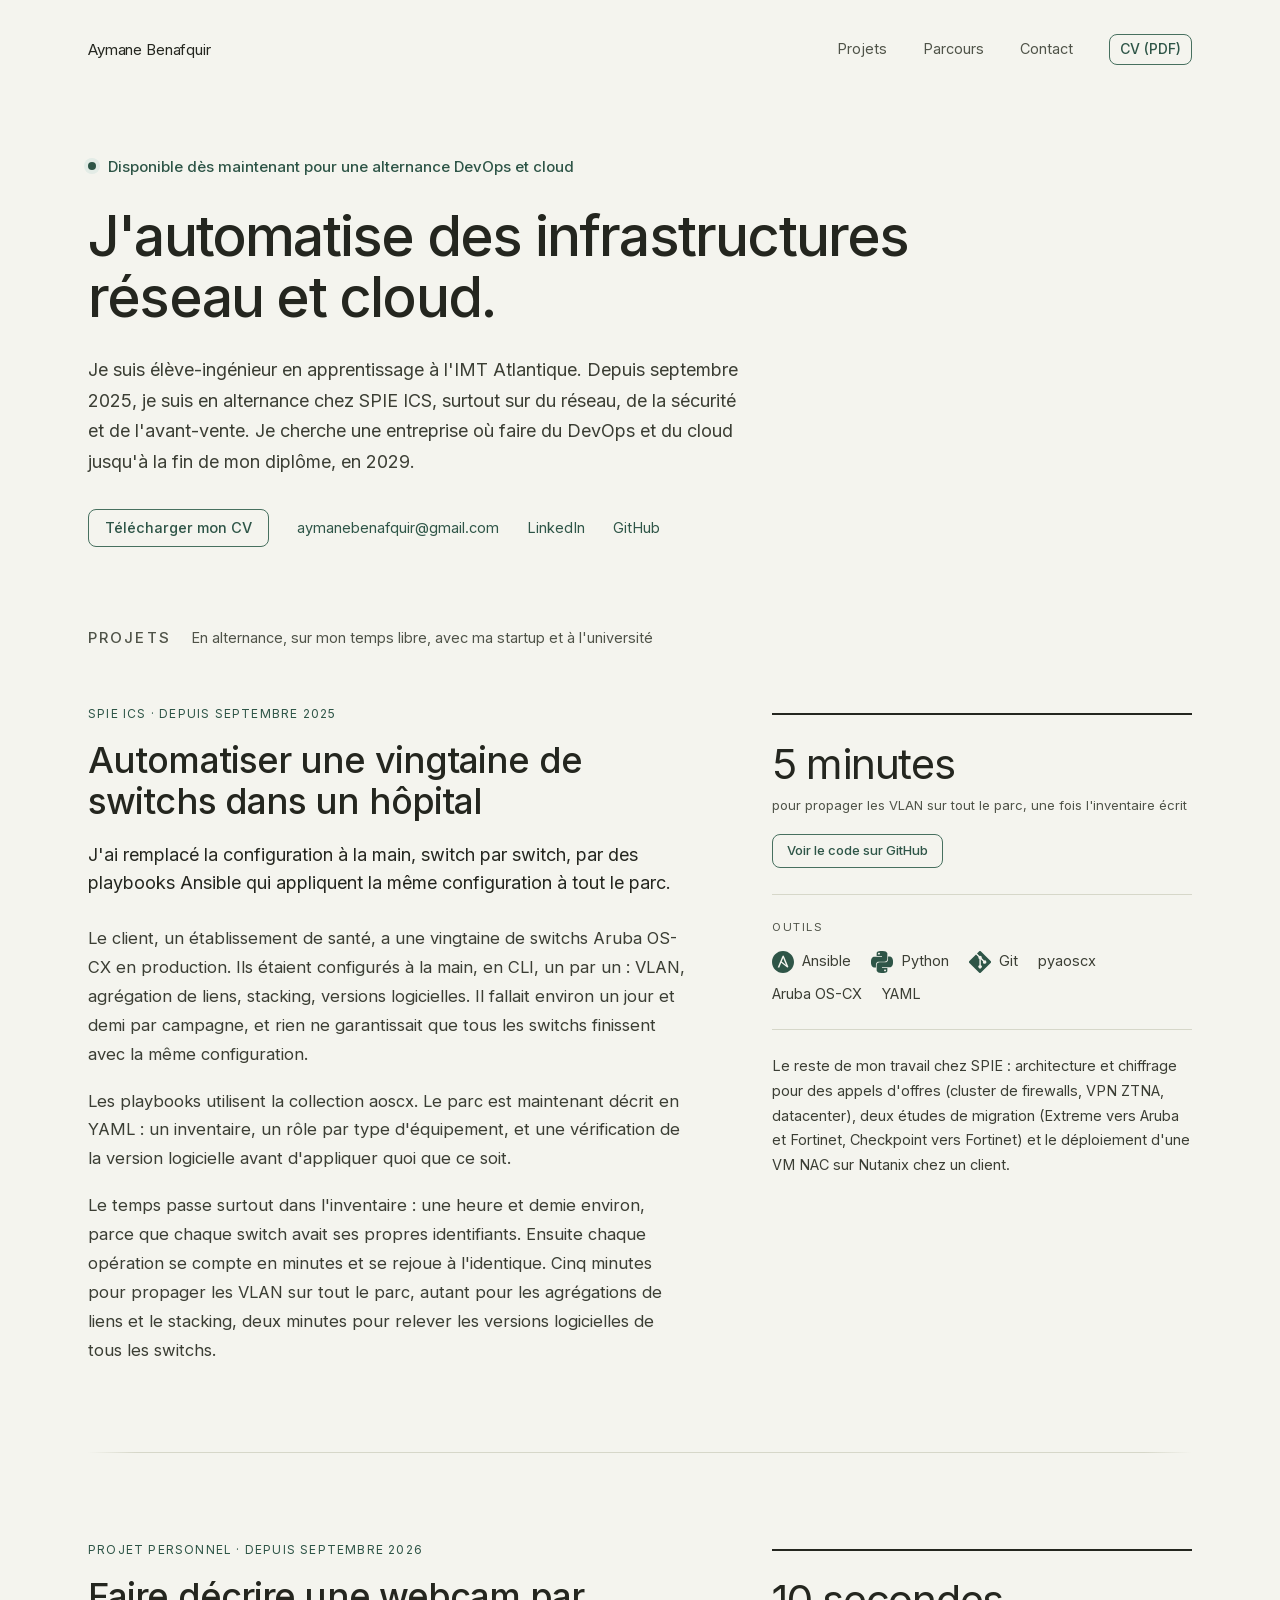
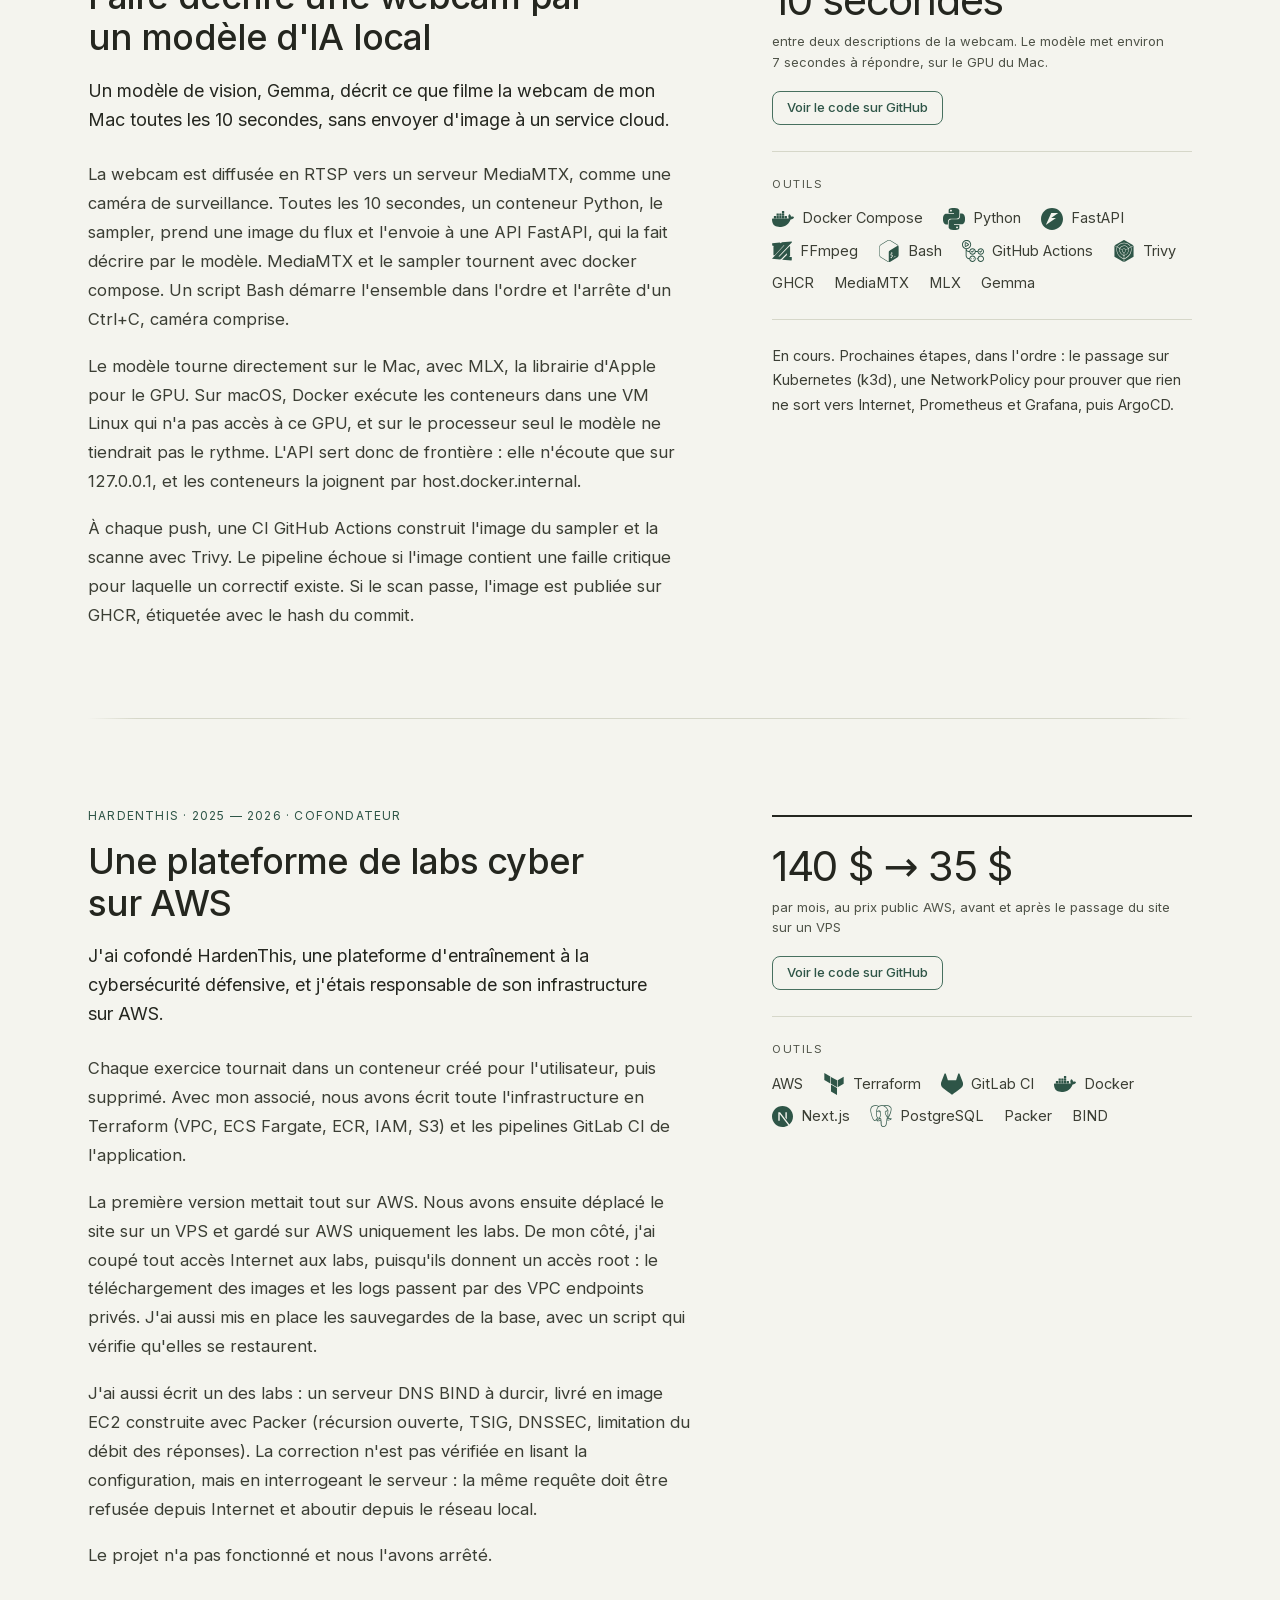
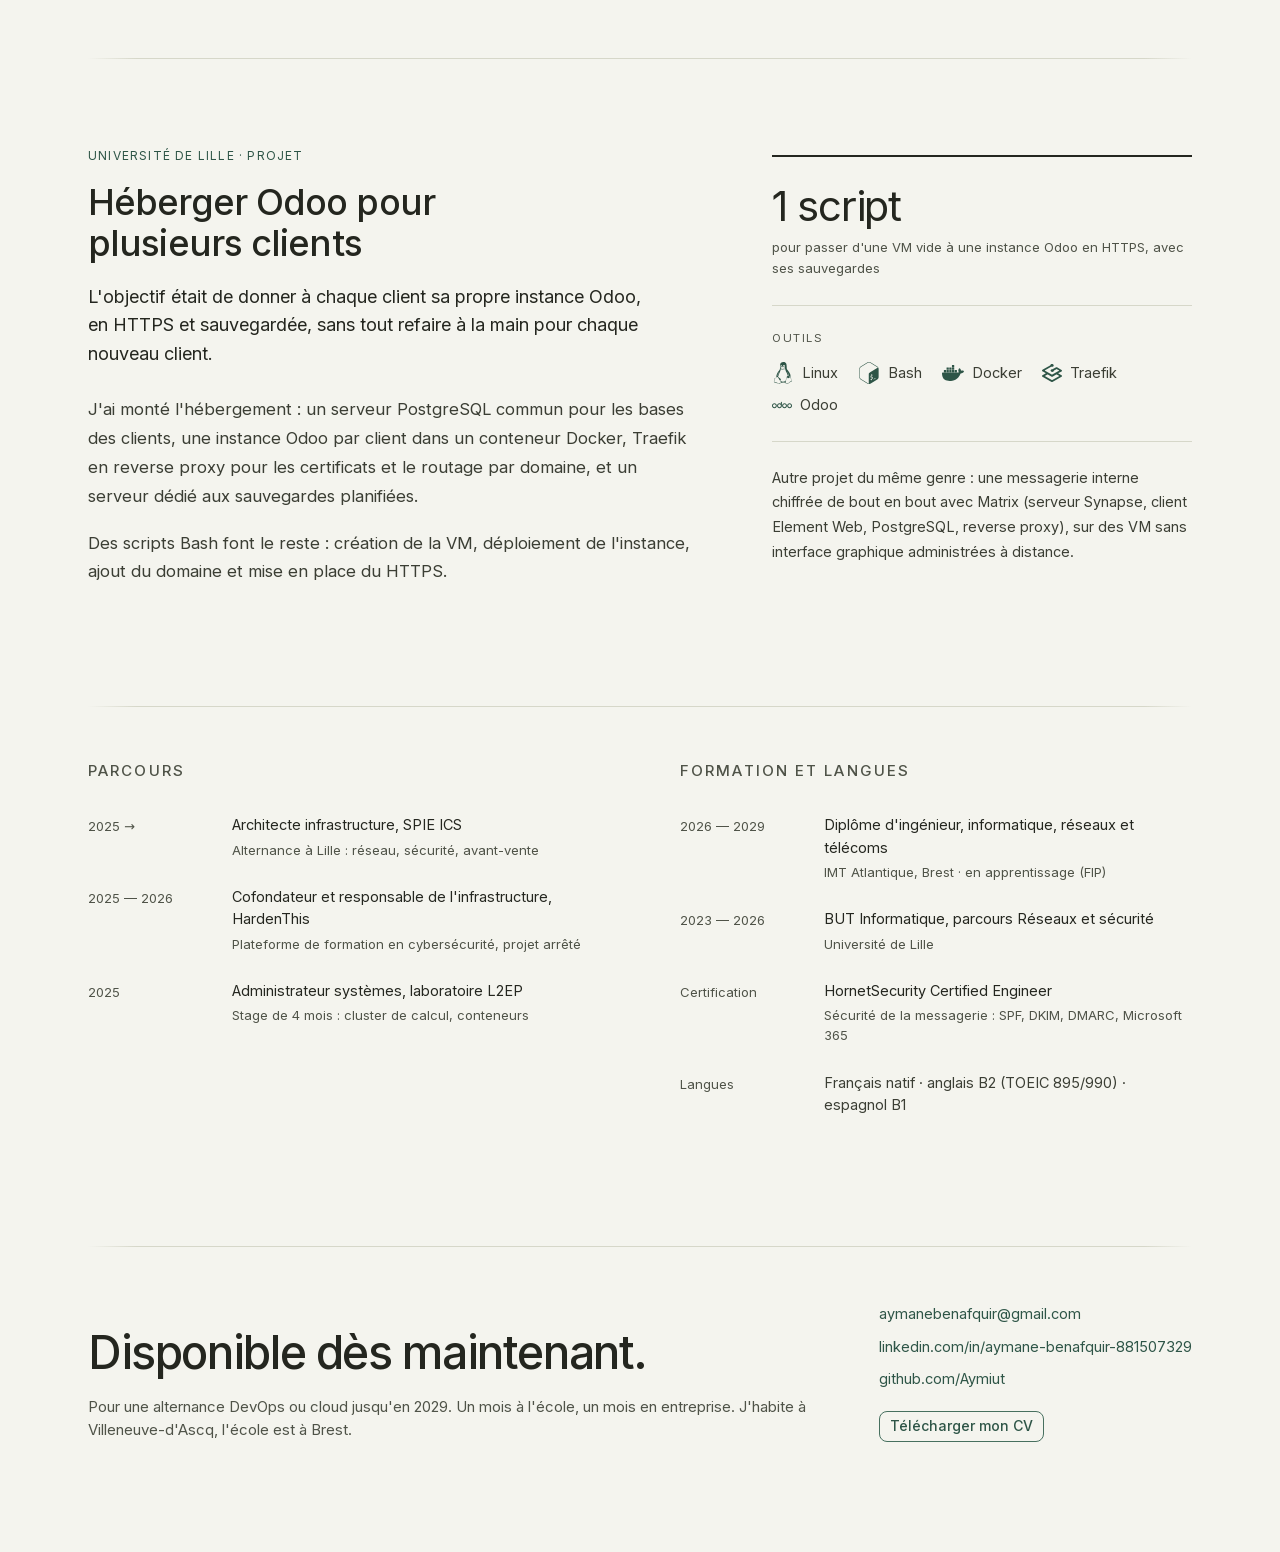
==== commit da3a4a82: "Version anglaise du portfolio (/en/) et CV en anglais" ====
--- a/index.html
+++ b/index.html
@@ -1,9 +1,9 @@
-<!DOCTYPE html><html lang="fr"><head><meta charset="utf-8"><meta name="viewport" content="width=device-width, initial-scale=1"><title>Aymane Benafquir · Alternance DevOps et cloud</title><meta name="description" content="Élève-ingénieur en apprentissage à l'IMT Atlantique, disponible dès maintenant pour une alternance DevOps et cloud jusqu'en 2029. Terraform, Ansible, Docker, AWS, GitLab CI."><meta name="author" content="Aymane Benafquir"><meta name="theme-color" content="#f4f4ee"><link rel="canonical" href="https://aymiut.github.io/"><meta property="og:type" content="profile"><meta property="og:title" content="Aymane Benafquir · Alternance DevOps et cloud"><meta property="og:description" content="Élève-ingénieur en apprentissage à l'IMT Atlantique, disponible dès maintenant pour une alternance DevOps et cloud jusqu'en 2029. Terraform, Ansible, Docker, AWS, GitLab CI."><meta property="og:locale" content="fr_FR"><meta property="og:url" content="https://aymiut.github.io/"><link rel="icon" href="/favicon.svg" type="image/svg+xml"><style>@font-face{font-family:Inter-323dec1836a61db6;src:url("/_astro/fonts/e868cdf4720e9ea5.woff2") format("woff2");font-display:swap;unicode-range:U+0000-00FF,U+0131,U+0152-0153,U+02BB-02BC,U+02C6,U+02DA,U+02DC,U+0304,U+0308,U+0329,U+2000-206F,U+20AC,U+2122,U+2191,U+2193,U+2212,U+2215,U+FEFF,U+FFFD;font-weight:100 900;font-style:normal;}@font-face{font-family:"Inter-323dec1836a61db6 fallback: Arial";src:local("Arial");font-display:swap;font-weight:100 900;font-style:normal;size-adjust:107.1194%;ascent-override:90.4365%;descent-override:22.518%;line-gap-override:0%;}:root{--font-inter:Inter-323dec1836a61db6,"Inter-323dec1836a61db6 fallback: Arial",system-ui,-apple-system,"Segoe UI",sans-serif;}</style><link rel="preload" href="/_astro/fonts/e868cdf4720e9ea5.woff2" as="font" type="font/woff2" crossorigin><script type="application/ld+json">{"@context":"https://schema.org","@type":"Person","name":"Aymane Benafquir","jobTitle":"Élève-ingénieur en alternance, DevOps et cloud","description":"Élève-ingénieur en apprentissage à l'IMT Atlantique, disponible dès maintenant pour une alternance DevOps et cloud jusqu'en 2029. Terraform, Ansible, Docker, AWS, GitLab CI.","email":"mailto:aymanebenafquir@gmail.com","url":"https://aymiut.github.io/","sameAs":["https://www.linkedin.com/in/aymane-benafquir-881507329","https://github.com/Aymiut"],"worksFor":{"@type":"Organization","name":"SPIE ICS"},"alumniOf":[{"@type":"CollegeOrUniversity","name":"IMT Atlantique"},{"@type":"CollegeOrUniversity","name":"Université de Lille"}],"knowsAbout":["DevOps","Cloud AWS","Infrastructure réseau","Ansible","Terraform","Docker","Linux"]}</script><style>.timeline__title[data-astro-cid-iuxs3ju7]{color:var(--muted);font-size:var(--fs-base);letter-spacing:var(--ls-label);text-transform:uppercase;margin-bottom:34px}.timeline__list[data-astro-cid-iuxs3ju7]{flex-direction:column;gap:26px;padding:0;list-style:none;display:flex}.timeline__row[data-astro-cid-iuxs3ju7]{font-size:var(--fs-item);grid-template-columns:120px 1fr;gap:24px;display:grid}.timeline__date[data-astro-cid-iuxs3ju7]{color:var(--muted);font-size:var(--fs-xs);padding-top:2px}.timeline__detail[data-astro-cid-iuxs3ju7]{color:var(--muted);font-size:var(--fs-xs);margin-top:3px}.timeline__plain[data-astro-cid-iuxs3ju7]{color:var(--body)}@media (width<=640px){.timeline__row[data-astro-cid-iuxs3ju7]{grid-template-columns:1fr;gap:6px}.timeline__date[data-astro-cid-iuxs3ju7]{padding-top:0}}.background[data-astro-cid-ten37dqi]{padding-top:var(--space-section);scroll-margin-top:32px}.background__grid[data-astro-cid-ten37dqi]{gap:var(--col-gap);grid-template-columns:1fr 1fr;padding-top:56px;display:grid}@media (width<=900px){.background__grid[data-astro-cid-ten37dqi]{grid-template-columns:1fr;gap:48px}}.contact[data-astro-cid-ubqjqawr]{padding-block:var(--space-footer-top) var(--space-footer-bottom);scroll-margin-top:32px}.contact__grid[data-astro-cid-ubqjqawr]{grid-template-columns:1fr auto;align-items:end;gap:64px;margin-top:56px;display:grid}.contact__title[data-astro-cid-ubqjqawr]{max-width:20ch;font-size:var(--fs-h2);letter-spacing:var(--ls-tight);text-wrap:pretty;margin-bottom:18px;line-height:1.1}.contact__subtitle[data-astro-cid-ubqjqawr]{color:var(--muted);font-size:var(--fs-base)}.contact__links[data-astro-cid-ubqjqawr]{font-size:var(--fs-item);flex-direction:column;align-items:flex-start;gap:10px;display:flex}.contact__cv[data-astro-cid-ubqjqawr]{margin-top:10px}@media (width<=900px){.contact__grid[data-astro-cid-ubqjqawr]{grid-template-columns:1fr;align-items:start;gap:40px;margin-top:44px}}.hero[data-astro-cid-ge2uvauf]{padding-top:var(--space-hero)}.hero__inner[data-astro-cid-ge2uvauf]{max-width:960px}.hero__status[data-astro-cid-ge2uvauf]{color:var(--accent);font-size:var(--fs-base);text-wrap:pretty;align-items:flex-start;gap:12px;margin-bottom:28px;font-weight:500;display:flex}.hero__status[data-astro-cid-ge2uvauf]:before{content:"";background:var(--accent);width:8px;height:8px;box-shadow:0 0 0 4px var(--accent-tint);border-radius:50%;flex:none;margin-top:calc(.775em - 4px)}.hero__title[data-astro-cid-ge2uvauf]{font-size:var(--fs-hero);letter-spacing:var(--ls-hero);text-wrap:pretty;line-height:1.08}.hero__lead[data-astro-cid-ge2uvauf]{max-width:60ch;color:var(--body);font-size:var(--fs-lead);text-wrap:pretty;margin-top:28px;line-height:1.7}.hero__actions[data-astro-cid-ge2uvauf]{font-size:var(--fs-item);flex-wrap:wrap;align-items:center;gap:12px 28px;margin-top:32px;display:flex}.hero__cv[data-astro-cid-ge2uvauf]{font-size:var(--fs-item);padding:9px 16px}@media (width<=1100px){.hero__status[data-astro-cid-ge2uvauf]{margin-bottom:22px}.hero__lead[data-astro-cid-ge2uvauf]{margin-top:22px}}.site-header[data-astro-cid-fzpbxy5g]{align-items:center;gap:36px;padding-block:34px;display:flex}.site-header__name[data-astro-cid-fzpbxy5g]{font-size:var(--fs-base);letter-spacing:-.01em;margin-right:auto}.site-header__nav[data-astro-cid-fzpbxy5g]{font-size:var(--fs-small);align-items:center;gap:36px;display:flex}.site-header__link[data-astro-cid-fzpbxy5g]{color:var(--muted)}.site-header__link[data-astro-cid-fzpbxy5g]:hover{color:var(--accent)}@media (width<=700px){.site-header[data-astro-cid-fzpbxy5g]{flex-wrap:wrap;gap:16px 24px;padding-block:24px}.site-header__name[data-astro-cid-fzpbxy5g]{flex:1 0 100%;margin-right:0}.site-header__nav[data-astro-cid-fzpbxy5g]{gap:20px;margin-right:auto}}.tool-icon[data-astro-cid-k4aetswt]{color:var(--accent);display:inline-flex}.tool-icon[data-astro-cid-k4aetswt] svg{width:auto;height:var(--tool-icon-height)}.case[data-astro-cid-p5wr5ghm]{grid-template-columns:1fr var(--aside-width);column-gap:var(--col-gap);grid-template-rows:auto 1fr;grid-template-areas:"head aside""body aside";display:grid}.case__head[data-astro-cid-p5wr5ghm]{grid-area:head}.case__body[data-astro-cid-p5wr5ghm]{grid-area:body}.case__aside[data-astro-cid-p5wr5ghm]{grid-area:aside;align-self:start;padding-top:8px}.case__eyebrow[data-astro-cid-p5wr5ghm]{color:var(--accent);font-size:var(--fs-eyebrow);letter-spacing:var(--ls-eyebrow);text-transform:uppercase;margin-bottom:16px}.case__title[data-astro-cid-p5wr5ghm]{max-width:22ch;font-size:var(--fs-h3);letter-spacing:var(--ls-h3);text-wrap:pretty;margin-bottom:18px;line-height:1.15}.case__summary[data-astro-cid-p5wr5ghm]{max-width:58ch;color:var(--ink);font-size:var(--fs-lead);text-wrap:pretty;margin-bottom:26px;line-height:1.6}.case__text[data-astro-cid-p5wr5ghm]{max-width:62ch;color:var(--body);font-size:var(--fs-body);line-height:1.75}.case__text[data-astro-cid-p5wr5ghm]+.case__text[data-astro-cid-p5wr5ghm]{margin-top:18px}.case__block[data-astro-cid-p5wr5ghm]{border-top:1px solid var(--rule);padding:24px 0}.case__block[data-astro-cid-p5wr5ghm]:last-child{padding-bottom:0}.case__block--stat[data-astro-cid-p5wr5ghm]{border-top:2px solid var(--ink);padding:28px 0 26px}.case__stat[data-astro-cid-p5wr5ghm]{font-size:var(--fs-stat);letter-spacing:var(--ls-tight);line-height:1}.case__stat-caption[data-astro-cid-p5wr5ghm]{color:var(--muted);font-size:var(--fs-xs);margin-top:10px;line-height:1.6}.case__code[data-astro-cid-p5wr5ghm]{font-size:var(--fs-xs);margin-top:18px;padding:8px 14px}.case__label[data-astro-cid-p5wr5ghm]{color:var(--muted);font-size:var(--fs-label);letter-spacing:var(--ls-label);text-transform:uppercase;margin-bottom:14px}.case__tools[data-astro-cid-p5wr5ghm]{flex-wrap:wrap;align-items:center;gap:10px 20px;padding:0;list-style:none;display:flex}.case__tool[data-astro-cid-p5wr5ghm]{align-items:center;gap:8px;display:inline-flex}.case__tool-name[data-astro-cid-p5wr5ghm]{color:var(--body);font-size:var(--fs-item)}.case__note[data-astro-cid-p5wr5ghm]{color:var(--body);font-size:var(--fs-small);line-height:1.7}.case__shot[data-astro-cid-p5wr5ghm]{border-radius:var(--radius-frame);background:var(--surface);height:210px;box-shadow:0 0 0 1px var(--rule);overflow:hidden}.case__shot[data-astro-cid-p5wr5ghm] img{object-fit:cover;width:100%;height:100%}@media (width<=1100px){.case[data-astro-cid-p5wr5ghm]{grid-template:"head""aside""body"/1fr}.case__aside[data-astro-cid-p5wr5ghm]{max-width:520px;margin-bottom:36px;padding-top:0}}.work[data-astro-cid-2bvzee3v]{padding-top:var(--space-work);scroll-margin-top:32px}.work__head[data-astro-cid-2bvzee3v]{align-items:baseline;gap:20px;margin-bottom:56px;display:flex}.work__title[data-astro-cid-2bvzee3v]{color:var(--muted);font-size:var(--fs-base);letter-spacing:var(--ls-label);text-transform:uppercase}.work__gloss[data-astro-cid-2bvzee3v]{color:var(--muted);font-size:var(--fs-small)}.work__list[data-astro-cid-2bvzee3v]{gap:var(--space-case-gap);flex-direction:column;display:flex}@media (width<=700px){.work__head[data-astro-cid-2bvzee3v]{flex-direction:column;gap:10px;margin-bottom:48px}}:root{color-scheme:light;--ground:#f4f4ee;--surface:#fbfbf6;--ink:#24261f;--body:#3b3e34;--muted:#4f5348;--rule:#d6d7c9;--rule-light:#e3e4d9;--accent:#2e5547;--accent-line:#47705f;--accent-tint:#e3ece6;--accent-tint-strong:#cfddd5;--accent-press:#1f3b31;--font-sans:var(--font-inter);--font-mono:ui-monospace, Menlo, Consolas, monospace;--fs-hero:clamp(36px, 5vw, 56px);--fs-h2:clamp(32px, 4.4vw, 46px);--fs-h3:clamp(26px, 3.4vw, 36px);--fs-stat:42px;--fs-lead:18px;--fs-body:16.5px;--fs-base:15px;--fs-item:14.5px;--fs-small:14.5px;--fs-xs:13px;--fs-eyebrow:12px;--fs-label:11.5px;--ls-hero:-.032em;--ls-tight:-.03em;--ls-h3:-.025em;--ls-title:-.015em;--ls-eyebrow:.1em;--ls-label:.14em;--page-max:1280px;--gutter:88px;--col-gap:80px;--aside-width:420px;--space-hero:56px;--space-band:96px;--space-section:120px;--space-work:80px;--space-case-gap:88px;--space-footer-top:130px;--space-footer-bottom:110px;--radius:8px;--radius-frame:10px;--radius-slot:6px;--rule-fade:48px}@media (width<=1100px){:root{--gutter:40px;--col-gap:56px;--space-hero:48px;--space-band:72px;--space-section:88px;--space-work:64px;--space-case-gap:64px;--space-footer-top:96px;--space-footer-bottom:72px;--rule-fade:24px}}@media (width<=640px){:root{--gutter:24px;--space-case-gap:56px}}*,:before,:after{box-sizing:border-box}html{-webkit-text-size-adjust:100%}@media (prefers-reduced-motion:no-preference){html{scroll-behavior:smooth}}body{background:var(--ground);color:var(--ink);font-family:var(--font-sans);font-size:var(--fs-base);-webkit-font-smoothing:antialiased;-moz-osx-font-smoothing:grayscale;margin:0;line-height:1.55}h1,h2,h3,h4{letter-spacing:var(--ls-title);margin:0;font-weight:500;line-height:1.12}p,figure,ul,ol{margin:0}img,svg{max-width:100%;display:block}a{color:var(--accent);text-underline-offset:3px;text-decoration:none}a:hover{color:var(--accent-line)}a:active{color:var(--accent-press)}:focus{outline:none}:focus-visible{outline:2px solid var(--accent);outline-offset:2px}::selection{background:#2e554738}.button{border:1px solid var(--accent-line);border-radius:var(--radius);color:var(--accent);font:500 14px/1.2 var(--font-sans);cursor:pointer;background:0 0;justify-content:center;align-items:center;gap:6px;padding:6px 10px;display:inline-flex}.button:hover{background:var(--accent-tint);border-color:var(--accent);color:var(--accent)}.button:active{background:var(--accent-tint-strong);color:var(--accent-press)}.shell{width:100%;max-width:var(--page-max);padding-inline:var(--gutter);margin-inline:auto}.rule{background:linear-gradient(to right, transparent, var(--rule) var(--rule-fade), var(--rule) calc(100% - var(--rule-fade)), transparent);border:0;height:1px}.logo-ink{filter:grayscale()contrast(1.05);opacity:.78;mix-blend-mode:multiply}.slot{border:1px dashed var(--rule);border-radius:var(--radius-slot);width:100%;height:100%;color:var(--muted);font:400 10.5px/1.35 var(--font-mono);text-align:center;background:repeating-linear-gradient(135deg,#2e55470d 0 6px,#0000 6px 12px);justify-content:center;align-items:center;padding:4px;display:flex}.logo-ink{object-fit:contain;width:auto;max-width:100%;height:auto;max-height:100%}
+<!DOCTYPE html><html lang="fr"><head><meta charset="utf-8"><meta name="viewport" content="width=device-width, initial-scale=1"><title>Aymane Benafquir · Alternance DevOps et cloud</title><meta name="description" content="Élève-ingénieur en apprentissage à l'IMT Atlantique, disponible dès maintenant pour une alternance DevOps et cloud jusqu'en 2029. Terraform, Ansible, Docker, AWS, GitLab CI."><meta name="author" content="Aymane Benafquir"><meta name="theme-color" content="#f4f4ee"><link rel="canonical" href="https://aymiut.github.io/"><link rel="alternate" hreflang="fr" href="https://aymiut.github.io/"><link rel="alternate" hreflang="en" href="https://aymiut.github.io/en/"><link rel="alternate" hreflang="x-default" href="https://aymiut.github.io/"><meta property="og:type" content="profile"><meta property="og:title" content="Aymane Benafquir · Alternance DevOps et cloud"><meta property="og:description" content="Élève-ingénieur en apprentissage à l'IMT Atlantique, disponible dès maintenant pour une alternance DevOps et cloud jusqu'en 2029. Terraform, Ansible, Docker, AWS, GitLab CI."><meta property="og:locale" content="fr_FR"><meta property="og:locale:alternate" content="en_US"><meta property="og:url" content="https://aymiut.github.io/"><link rel="icon" href="/favicon.svg" type="image/svg+xml"><style>@font-face{font-family:Inter-323dec1836a61db6;src:url("/_astro/fonts/e868cdf4720e9ea5.woff2") format("woff2");font-display:swap;unicode-range:U+0000-00FF,U+0131,U+0152-0153,U+02BB-02BC,U+02C6,U+02DA,U+02DC,U+0304,U+0308,U+0329,U+2000-206F,U+20AC,U+2122,U+2191,U+2193,U+2212,U+2215,U+FEFF,U+FFFD;font-weight:100 900;font-style:normal;}@font-face{font-family:"Inter-323dec1836a61db6 fallback: Arial";src:local("Arial");font-display:swap;font-weight:100 900;font-style:normal;size-adjust:107.1194%;ascent-override:90.4365%;descent-override:22.518%;line-gap-override:0%;}:root{--font-inter:Inter-323dec1836a61db6,"Inter-323dec1836a61db6 fallback: Arial",system-ui,-apple-system,"Segoe UI",sans-serif;}</style><link rel="preload" href="/_astro/fonts/e868cdf4720e9ea5.woff2" as="font" type="font/woff2" crossorigin><script type="application/ld+json">{"@context":"https://schema.org","@type":"Person","name":"Aymane Benafquir","jobTitle":"Élève-ingénieur en alternance, DevOps et cloud","description":"Élève-ingénieur en apprentissage à l'IMT Atlantique, disponible dès maintenant pour une alternance DevOps et cloud jusqu'en 2029. Terraform, Ansible, Docker, AWS, GitLab CI.","email":"mailto:aymanebenafquir@gmail.com","url":"https://aymiut.github.io/","sameAs":["https://www.linkedin.com/in/aymane-benafquir-881507329","https://github.com/Aymiut"],"worksFor":{"@type":"Organization","name":"SPIE ICS"},"alumniOf":[{"@type":"CollegeOrUniversity","name":"IMT Atlantique"},{"@type":"CollegeOrUniversity","name":"Université de Lille"}],"knowsAbout":["DevOps","Cloud AWS","Infrastructure réseau","Ansible","Terraform","Docker","Linux"]}</script><style>:root{color-scheme:light;--ground:#f4f4ee;--surface:#fbfbf6;--ink:#24261f;--body:#3b3e34;--muted:#4f5348;--rule:#d6d7c9;--rule-light:#e3e4d9;--accent:#2e5547;--accent-line:#47705f;--accent-tint:#e3ece6;--accent-tint-strong:#cfddd5;--accent-press:#1f3b31;--font-sans:var(--font-inter);--font-mono:ui-monospace, Menlo, Consolas, monospace;--fs-hero:clamp(36px, 5vw, 56px);--fs-h2:clamp(32px, 4.4vw, 46px);--fs-h3:clamp(26px, 3.4vw, 36px);--fs-stat:42px;--fs-lead:18px;--fs-body:16.5px;--fs-base:15px;--fs-item:14.5px;--fs-small:14.5px;--fs-xs:13px;--fs-eyebrow:12px;--fs-label:11.5px;--ls-hero:-.032em;--ls-tight:-.03em;--ls-h3:-.025em;--ls-title:-.015em;--ls-eyebrow:.1em;--ls-label:.14em;--page-max:1280px;--gutter:88px;--col-gap:80px;--aside-width:420px;--space-hero:56px;--space-band:96px;--space-section:120px;--space-work:80px;--space-case-gap:88px;--space-footer-top:130px;--space-footer-bottom:110px;--radius:8px;--radius-frame:10px;--radius-slot:6px;--rule-fade:48px}@media (width<=1100px){:root{--gutter:40px;--col-gap:56px;--space-hero:48px;--space-band:72px;--space-section:88px;--space-work:64px;--space-case-gap:64px;--space-footer-top:96px;--space-footer-bottom:72px;--rule-fade:24px}}@media (width<=640px){:root{--gutter:24px;--space-case-gap:56px}}*,:before,:after{box-sizing:border-box}html{-webkit-text-size-adjust:100%}@media (prefers-reduced-motion:no-preference){html{scroll-behavior:smooth}}body{background:var(--ground);color:var(--ink);font-family:var(--font-sans);font-size:var(--fs-base);-webkit-font-smoothing:antialiased;-moz-osx-font-smoothing:grayscale;margin:0;line-height:1.55}h1,h2,h3,h4{letter-spacing:var(--ls-title);margin:0;font-weight:500;line-height:1.12}p,figure,ul,ol{margin:0}img,svg{max-width:100%;display:block}a{color:var(--accent);text-underline-offset:3px;text-decoration:none}a:hover{color:var(--accent-line)}a:active{color:var(--accent-press)}:focus{outline:none}:focus-visible{outline:2px solid var(--accent);outline-offset:2px}::selection{background:#2e554738}.button{border:1px solid var(--accent-line);border-radius:var(--radius);color:var(--accent);font:500 14px/1.2 var(--font-sans);cursor:pointer;background:0 0;justify-content:center;align-items:center;gap:6px;padding:6px 10px;display:inline-flex}.button:hover{background:var(--accent-tint);border-color:var(--accent);color:var(--accent)}.button:active{background:var(--accent-tint-strong);color:var(--accent-press)}.shell{width:100%;max-width:var(--page-max);padding-inline:var(--gutter);margin-inline:auto}.rule{background:linear-gradient(to right, transparent, var(--rule) var(--rule-fade), var(--rule) calc(100% - var(--rule-fade)), transparent);border:0;height:1px}.logo-ink{filter:grayscale()contrast(1.05);opacity:.78;mix-blend-mode:multiply}.slot{border:1px dashed var(--rule);border-radius:var(--radius-slot);width:100%;height:100%;color:var(--muted);font:400 10.5px/1.35 var(--font-mono);text-align:center;background:repeating-linear-gradient(135deg,#2e55470d 0 6px,#0000 6px 12px);justify-content:center;align-items:center;padding:4px;display:flex}.logo-ink{object-fit:contain;width:auto;max-width:100%;height:auto;max-height:100%}.timeline__title[data-astro-cid-iuxs3ju7]{color:var(--muted);font-size:var(--fs-base);letter-spacing:var(--ls-label);text-transform:uppercase;margin-bottom:34px}.timeline__list[data-astro-cid-iuxs3ju7]{flex-direction:column;gap:26px;padding:0;list-style:none;display:flex}.timeline__row[data-astro-cid-iuxs3ju7]{font-size:var(--fs-item);grid-template-columns:120px 1fr;gap:24px;display:grid}.timeline__date[data-astro-cid-iuxs3ju7]{color:var(--muted);font-size:var(--fs-xs);padding-top:2px}.timeline__detail[data-astro-cid-iuxs3ju7]{color:var(--muted);font-size:var(--fs-xs);margin-top:3px}.timeline__plain[data-astro-cid-iuxs3ju7]{color:var(--body)}@media (width<=640px){.timeline__row[data-astro-cid-iuxs3ju7]{grid-template-columns:1fr;gap:6px}.timeline__date[data-astro-cid-iuxs3ju7]{padding-top:0}}.background[data-astro-cid-ten37dqi]{padding-top:var(--space-section);scroll-margin-top:32px}.background__grid[data-astro-cid-ten37dqi]{gap:var(--col-gap);grid-template-columns:1fr 1fr;padding-top:56px;display:grid}@media (width<=900px){.background__grid[data-astro-cid-ten37dqi]{grid-template-columns:1fr;gap:48px}}.contact[data-astro-cid-ubqjqawr]{padding-block:var(--space-footer-top) var(--space-footer-bottom);scroll-margin-top:32px}.contact__grid[data-astro-cid-ubqjqawr]{grid-template-columns:1fr auto;align-items:end;gap:64px;margin-top:56px;display:grid}.contact__title[data-astro-cid-ubqjqawr]{max-width:20ch;font-size:var(--fs-h2);letter-spacing:var(--ls-tight);text-wrap:pretty;margin-bottom:18px;line-height:1.1}.contact__subtitle[data-astro-cid-ubqjqawr]{color:var(--muted);font-size:var(--fs-base)}.contact__links[data-astro-cid-ubqjqawr]{font-size:var(--fs-item);flex-direction:column;align-items:flex-start;gap:10px;display:flex}.contact__cv[data-astro-cid-ubqjqawr]{margin-top:10px}@media (width<=900px){.contact__grid[data-astro-cid-ubqjqawr]{grid-template-columns:1fr;align-items:start;gap:40px;margin-top:44px}}.hero[data-astro-cid-ge2uvauf]{padding-top:var(--space-hero)}.hero__inner[data-astro-cid-ge2uvauf]{max-width:960px}.hero__status[data-astro-cid-ge2uvauf]{color:var(--accent);font-size:var(--fs-base);text-wrap:pretty;align-items:flex-start;gap:12px;margin-bottom:28px;font-weight:500;display:flex}.hero__status[data-astro-cid-ge2uvauf]:before{content:"";background:var(--accent);width:8px;height:8px;box-shadow:0 0 0 4px var(--accent-tint);border-radius:50%;flex:none;margin-top:calc(.775em - 4px)}.hero__title[data-astro-cid-ge2uvauf]{font-size:var(--fs-hero);letter-spacing:var(--ls-hero);text-wrap:pretty;line-height:1.08}.hero__lead[data-astro-cid-ge2uvauf]{max-width:60ch;color:var(--body);font-size:var(--fs-lead);text-wrap:pretty;margin-top:28px;line-height:1.7}.hero__actions[data-astro-cid-ge2uvauf]{font-size:var(--fs-item);flex-wrap:wrap;align-items:center;gap:12px 28px;margin-top:32px;display:flex}.hero__cv[data-astro-cid-ge2uvauf]{font-size:var(--fs-item);padding:9px 16px}@media (width<=1100px){.hero__status[data-astro-cid-ge2uvauf]{margin-bottom:22px}.hero__lead[data-astro-cid-ge2uvauf]{margin-top:22px}}.site-header[data-astro-cid-fzpbxy5g]{align-items:center;gap:36px;padding-block:34px;display:flex}.site-header__name[data-astro-cid-fzpbxy5g]{font-size:var(--fs-base);letter-spacing:-.01em;margin-right:auto}.site-header__nav[data-astro-cid-fzpbxy5g]{font-size:var(--fs-small);align-items:center;gap:36px;display:flex}.site-header__link[data-astro-cid-fzpbxy5g]{color:var(--muted)}.site-header__link[data-astro-cid-fzpbxy5g]:hover{color:var(--accent)}@media (width<=700px){.site-header[data-astro-cid-fzpbxy5g]{flex-wrap:wrap;gap:16px 24px;padding-block:24px}.site-header__name[data-astro-cid-fzpbxy5g]{flex:1 0 100%;margin-right:0}.site-header__nav[data-astro-cid-fzpbxy5g]{gap:20px;margin-right:auto}}.tool-icon[data-astro-cid-k4aetswt]{color:var(--accent);display:inline-flex}.tool-icon[data-astro-cid-k4aetswt] svg{width:auto;height:var(--tool-icon-height)}.case[data-astro-cid-p5wr5ghm]{grid-template-columns:1fr var(--aside-width);column-gap:var(--col-gap);grid-template-rows:auto 1fr;grid-template-areas:"head aside""body aside";display:grid}.case__head[data-astro-cid-p5wr5ghm]{grid-area:head}.case__body[data-astro-cid-p5wr5ghm]{grid-area:body}.case__aside[data-astro-cid-p5wr5ghm]{grid-area:aside;align-self:start;padding-top:8px}.case__eyebrow[data-astro-cid-p5wr5ghm]{color:var(--accent);font-size:var(--fs-eyebrow);letter-spacing:var(--ls-eyebrow);text-transform:uppercase;margin-bottom:16px}.case__title[data-astro-cid-p5wr5ghm]{max-width:22ch;font-size:var(--fs-h3);letter-spacing:var(--ls-h3);text-wrap:pretty;margin-bottom:18px;line-height:1.15}.case__summary[data-astro-cid-p5wr5ghm]{max-width:58ch;color:var(--ink);font-size:var(--fs-lead);text-wrap:pretty;margin-bottom:26px;line-height:1.6}.case__text[data-astro-cid-p5wr5ghm]{max-width:62ch;color:var(--body);font-size:var(--fs-body);line-height:1.75}.case__text[data-astro-cid-p5wr5ghm]+.case__text[data-astro-cid-p5wr5ghm]{margin-top:18px}.case__block[data-astro-cid-p5wr5ghm]{border-top:1px solid var(--rule);padding:24px 0}.case__block[data-astro-cid-p5wr5ghm]:last-child{padding-bottom:0}.case__block--stat[data-astro-cid-p5wr5ghm]{border-top:2px solid var(--ink);padding:28px 0 26px}.case__stat[data-astro-cid-p5wr5ghm]{font-size:var(--fs-stat);letter-spacing:var(--ls-tight);line-height:1}.case__stat-caption[data-astro-cid-p5wr5ghm]{color:var(--muted);font-size:var(--fs-xs);margin-top:10px;line-height:1.6}.case__code[data-astro-cid-p5wr5ghm]{font-size:var(--fs-xs);margin-top:18px;padding:8px 14px}.case__label[data-astro-cid-p5wr5ghm]{color:var(--muted);font-size:var(--fs-label);letter-spacing:var(--ls-label);text-transform:uppercase;margin-bottom:14px}.case__tools[data-astro-cid-p5wr5ghm]{flex-wrap:wrap;align-items:center;gap:10px 20px;padding:0;list-style:none;display:flex}.case__tool[data-astro-cid-p5wr5ghm]{align-items:center;gap:8px;display:inline-flex}.case__tool-name[data-astro-cid-p5wr5ghm]{color:var(--body);font-size:var(--fs-item)}.case__note[data-astro-cid-p5wr5ghm]{color:var(--body);font-size:var(--fs-small);line-height:1.7}.case__shot[data-astro-cid-p5wr5ghm]{border-radius:var(--radius-frame);background:var(--surface);height:210px;box-shadow:0 0 0 1px var(--rule);overflow:hidden}.case__shot[data-astro-cid-p5wr5ghm] img{object-fit:cover;width:100%;height:100%}@media (width<=1100px){.case[data-astro-cid-p5wr5ghm]{grid-template:"head""aside""body"/1fr}.case__aside[data-astro-cid-p5wr5ghm]{max-width:520px;margin-bottom:36px;padding-top:0}}.work[data-astro-cid-2bvzee3v]{padding-top:var(--space-work);scroll-margin-top:32px}.work__head[data-astro-cid-2bvzee3v]{align-items:baseline;gap:20px;margin-bottom:56px;display:flex}.work__title[data-astro-cid-2bvzee3v]{color:var(--muted);font-size:var(--fs-base);letter-spacing:var(--ls-label);text-transform:uppercase}.work__gloss[data-astro-cid-2bvzee3v]{color:var(--muted);font-size:var(--fs-small)}.work__list[data-astro-cid-2bvzee3v]{gap:var(--space-case-gap);flex-direction:column;display:flex}@media (width<=700px){.work__head[data-astro-cid-2bvzee3v]{flex-direction:column;gap:10px;margin-bottom:48px}}
 </style></head><body><header class="site-header shell" data-astro-cid-fzpbxy5g><span class="site-header__name" data-astro-cid-fzpbxy5g>Aymane Benafquir</span><nav class="site-header__nav" aria-label="Sections de la page" data-astro-cid-fzpbxy5g><a class="site-header__link" href="#projets" data-astro-cid-fzpbxy5g>Projets</a><a class="site-header__link" href="#parcours" data-astro-cid-fzpbxy5g>Parcours</a><a class="site-header__link" href="#contact" data-astro-cid-fzpbxy5g>Contact</a></nav><a class="button" href="/cv/aymane-benafquir.pdf" target="_blank" rel="noopener" data-astro-cid-fzpbxy5g>CV (PDF)</a></header><main><section class="hero shell" aria-labelledby="hero-title" data-astro-cid-ge2uvauf><div class="hero__inner" data-astro-cid-ge2uvauf><p class="hero__status" data-astro-cid-ge2uvauf>Disponible dès maintenant pour une alternance DevOps et cloud</p><h1 class="hero__title" id="hero-title" data-astro-cid-ge2uvauf>J&#39;automatise des infrastructures réseau et cloud.</h1><p class="hero__lead" data-astro-cid-ge2uvauf>Je suis élève-ingénieur en apprentissage à l&#39;IMT Atlantique. Depuis septembre 2025, je suis en alternance chez SPIE ICS, surtout sur du réseau, de la sécurité et de l&#39;avant-vente. Je cherche une entreprise où faire du DevOps et du cloud jusqu&#39;à la fin de mon diplôme, en 2029.</p><!-- Ce qu'un recruteur cherche en arrivant : le CV, le code, un moyen de répondre. --><div class="hero__actions" data-astro-cid-ge2uvauf><a class="button hero__cv" href="/cv/aymane-benafquir.pdf" target="_blank" rel="noopener" data-astro-cid-ge2uvauf>Télécharger mon CV</a><a href="mailto:aymanebenafquir@gmail.com" data-astro-cid-ge2uvauf>aymanebenafquir@gmail.com</a><a href="https://www.linkedin.com/in/aymane-benafquir-881507329" target="_blank" rel="noopener" data-astro-cid-ge2uvauf>LinkedIn</a><a href="https://github.com/Aymiut" target="_blank" rel="noopener" data-astro-cid-ge2uvauf>GitHub</a></div></div></section><section class="work shell" id="projets" aria-labelledby="work-title" data-astro-cid-2bvzee3v><div class="work__head" data-astro-cid-2bvzee3v><h2 class="work__title" id="work-title" data-astro-cid-2bvzee3v>Projets</h2><p class="work__gloss" data-astro-cid-2bvzee3v>En alternance, sur mon temps libre, avec ma startup et à l&#39;université</p></div><div class="work__list" data-astro-cid-2bvzee3v><!-- Trois zones : l'en-tête et le résumé, la colonne du chiffre, puis le détail. Sur grand écran
      la colonne du chiffre est à droite du texte ; en une colonne, elle passe avant le détail pour
      qu'un lecteur pressé ait le chiffre, le code et les outils sans lire les paragraphes. --><article class="case" data-astro-cid-p5wr5ghm><header class="case__head" data-astro-cid-p5wr5ghm><p class="case__eyebrow" data-astro-cid-p5wr5ghm>SPIE ICS · depuis septembre 2025</p><h3 class="case__title" data-astro-cid-p5wr5ghm>Automatiser une vingtaine de switchs dans un hôpital</h3><p class="case__summary" data-astro-cid-p5wr5ghm>J&#39;ai remplacé la configuration à la main, switch par switch, par des playbooks Ansible qui appliquent la même configuration à tout le parc.</p></header><div class="case__aside" data-astro-cid-p5wr5ghm><div class="case__block case__block--stat" data-astro-cid-p5wr5ghm><p class="case__stat" data-astro-cid-p5wr5ghm>5 minutes</p><p class="case__stat-caption" data-astro-cid-p5wr5ghm>pour propager les VLAN sur tout le parc, une fois l&#39;inventaire écrit</p><a class="button case__code" href="https://github.com/Aymiut/ansible-aruba-oscx" target="_blank" rel="noopener" data-astro-cid-p5wr5ghm>Voir le code sur GitHub</a></div><div class="case__block" data-astro-cid-p5wr5ghm><p class="case__label" data-astro-cid-p5wr5ghm>Outils</p><ul class="case__tools" data-astro-cid-p5wr5ghm><li class="case__tool" data-astro-cid-p5wr5ghm><span class="tool-icon" style="--tool-icon-height: 22px" data-astro-cid-k4aetswt><svg fill="currentColor" role="img" viewBox="0 0 24 24" xmlns="http://www.w3.org/2000/svg"><title>Ansible</title><path d="M10.617 11.473l4.686 3.695-3.102-7.662zM12 0C5.371 0 0 5.371 0 12s5.371 12 12 12 12-5.371 12-12S18.629 0 12 0zm5.797 17.305c-.011.471-.403.842-.875.83-.236 0-.416-.09-.664-.293l-6.19-5-2.079 5.203H6.191L11.438 5.44c.124-.314.427-.52.764-.506.326-.014.63.189.742.506l4.774 11.494c.045.111.08.234.08.348-.001.009-.001.009-.001.023z"/></svg></span><span class="case__tool-name" data-astro-cid-p5wr5ghm>Ansible</span></li><li class="case__tool" data-astro-cid-p5wr5ghm><span class="tool-icon" style="--tool-icon-height: 22px" data-astro-cid-k4aetswt><svg fill="currentColor" role="img" viewBox="0 0 24 24" xmlns="http://www.w3.org/2000/svg"><title>Python</title><path d="M14.25.18l.9.2.73.26.59.3.45.32.34.34.25.34.16.33.1.3.04.26.02.2-.01.13V8.5l-.05.63-.13.55-.21.46-.26.38-.3.31-.33.25-.35.19-.35.14-.33.1-.3.07-.26.04-.21.02H8.77l-.69.05-.59.14-.5.22-.41.27-.33.32-.27.35-.2.36-.15.37-.1.35-.07.32-.04.27-.02.21v3.06H3.17l-.21-.03-.28-.07-.32-.12-.35-.18-.36-.26-.36-.36-.35-.46-.32-.59-.28-.73-.21-.88-.14-1.05-.05-1.23.06-1.22.16-1.04.24-.87.32-.71.36-.57.4-.44.42-.33.42-.24.4-.16.36-.1.32-.05.24-.01h.16l.06.01h8.16v-.83H6.18l-.01-2.75-.02-.37.05-.34.11-.31.17-.28.25-.26.31-.23.38-.2.44-.18.51-.15.58-.12.64-.1.71-.06.77-.04.84-.02 1.27.05zm-6.3 1.98l-.23.33-.08.41.08.41.23.34.33.22.41.09.41-.09.33-.22.23-.34.08-.41-.08-.41-.23-.33-.33-.22-.41-.09-.41.09zm13.09 3.95l.28.06.32.12.35.18.36.27.36.35.35.47.32.59.28.73.21.88.14 1.04.05 1.23-.06 1.23-.16 1.04-.24.86-.32.71-.36.57-.4.45-.42.33-.42.24-.4.16-.36.09-.32.05-.24.02-.16-.01h-8.22v.82h5.84l.01 2.76.02.36-.05.34-.11.31-.17.29-.25.25-.31.24-.38.2-.44.17-.51.15-.58.13-.64.09-.71.07-.77.04-.84.01-1.27-.04-1.07-.14-.9-.2-.73-.25-.59-.3-.45-.33-.34-.34-.25-.34-.16-.33-.1-.3-.04-.25-.02-.2.01-.13v-5.34l.05-.64.13-.54.21-.46.26-.38.3-.32.33-.24.35-.2.35-.14.33-.1.3-.06.26-.04.21-.02.13-.01h5.84l.69-.05.59-.14.5-.21.41-.28.33-.32.27-.35.2-.36.15-.36.1-.35.07-.32.04-.28.02-.21V6.07h2.09l.14.01zm-6.47 14.25l-.23.33-.08.41.08.41.23.33.33.23.41.08.41-.08.33-.23.23-.33.08-.41-.08-.41-.23-.33-.33-.23-.41-.08-.41.08z"/></svg></span><span class="case__tool-name" data-astro-cid-p5wr5ghm>Python</span></li><li class="case__tool" data-astro-cid-p5wr5ghm><span class="tool-icon" style="--tool-icon-height: 22px" data-astro-cid-k4aetswt><svg fill="currentColor" role="img" viewBox="0 0 24 24" xmlns="http://www.w3.org/2000/svg"><title>Git</title><path d="M13.09 23.549a1.54 1.54 0 0 1-2.18 0L.451 13.089a1.54 1.54 0 0 1 0-2.179l7.191-7.19 2.733 2.733a1.85 1.85 0 0 0 .964 2.326v6.66a1.849 1.849 0 1 0 1.54 0V8.957l2.508 2.508a1.85 1.85 0 1 0 1.09-1.09l-2.634-2.634a1.85 1.85 0 0 0-2.378-2.377L8.73 2.63 10.91.451a1.54 1.54 0 0 1 2.179 0l10.459 10.46a1.54 1.54 0 0 1 0 2.179z"/></svg></span><span class="case__tool-name" data-astro-cid-p5wr5ghm>Git</span></li><li class="case__tool" data-astro-cid-p5wr5ghm><span class="case__tool-name" data-astro-cid-p5wr5ghm>pyaoscx</span></li><li class="case__tool" data-astro-cid-p5wr5ghm><span class="case__tool-name" data-astro-cid-p5wr5ghm>Aruba OS-CX</span></li><li class="case__tool" data-astro-cid-p5wr5ghm><span class="case__tool-name" data-astro-cid-p5wr5ghm>YAML</span></li></ul></div><p class="case__block case__note" data-astro-cid-p5wr5ghm>Le reste de mon travail chez SPIE : architecture et chiffrage pour des appels d&#39;offres (cluster de firewalls, VPN ZTNA, datacenter), deux études de migration (Extreme vers Aruba et Fortinet, Checkpoint vers Fortinet) et le déploiement d&#39;une VM NAC sur Nutanix chez un client.</p></div><div class="case__body" data-astro-cid-p5wr5ghm><p class="case__text" data-astro-cid-p5wr5ghm>Le client, un établissement de santé, a une vingtaine de switchs Aruba OS-CX en production. Ils étaient configurés à la main, en CLI, un par un : VLAN, agrégation de liens, stacking, versions logicielles. Il fallait environ un jour et demi par campagne, et rien ne garantissait que tous les switchs finissent avec la même configuration.</p><p class="case__text" data-astro-cid-p5wr5ghm>Les playbooks utilisent la collection aoscx. Le parc est maintenant décrit en YAML : un inventaire, un rôle par type d&#39;équipement, et une vérification de la version logicielle avant d&#39;appliquer quoi que ce soit.</p><p class="case__text" data-astro-cid-p5wr5ghm>Le temps passe surtout dans l&#39;inventaire : une heure et demie environ, parce que chaque switch avait ses propres identifiants. Ensuite chaque opération se compte en minutes et se rejoue à l&#39;identique. Cinq minutes pour propager les VLAN sur tout le parc, autant pour les agrégations de liens et le stacking, deux minutes pour relever les versions logicielles de tous les switchs.</p></div></article><div class="rule"></div><!-- Trois zones : l'en-tête et le résumé, la colonne du chiffre, puis le détail. Sur grand écran
      la colonne du chiffre est à droite du texte ; en une colonne, elle passe avant le détail pour
-     qu'un lecteur pressé ait le chiffre, le code et les outils sans lire les paragraphes. --><article class="case" data-astro-cid-p5wr5ghm><header class="case__head" data-astro-cid-p5wr5ghm><p class="case__eyebrow" data-astro-cid-p5wr5ghm>Projet personnel · depuis septembre 2026</p><h3 class="case__title" data-astro-cid-p5wr5ghm>Faire décrire une webcam par un modèle d&#39;IA local</h3><p class="case__summary" data-astro-cid-p5wr5ghm>Un modèle de vision, Gemma, décrit ce que filme la webcam de mon Mac toutes les 10 secondes, sans envoyer d&#39;image à un service cloud.</p></header><div class="case__aside" data-astro-cid-p5wr5ghm><div class="case__block case__block--stat" data-astro-cid-p5wr5ghm><p class="case__stat" data-astro-cid-p5wr5ghm>10 secondes</p><p class="case__stat-caption" data-astro-cid-p5wr5ghm>entre deux descriptions de la webcam. Le modèle met environ 7 secondes à répondre, sur le GPU du Mac.</p><a class="button case__code" href="https://github.com/Aymiut/local-vision-assistant" target="_blank" rel="noopener" data-astro-cid-p5wr5ghm>Voir le code sur GitHub</a></div><div class="case__block" data-astro-cid-p5wr5ghm><p class="case__label" data-astro-cid-p5wr5ghm>Outils</p><ul class="case__tools" data-astro-cid-p5wr5ghm><li class="case__tool" data-astro-cid-p5wr5ghm><span class="tool-icon" style="--tool-icon-height: 22px" data-astro-cid-k4aetswt><svg fill="currentColor" role="img" viewBox="0 0 24 24" xmlns="http://www.w3.org/2000/svg"><title>Docker Compose</title><path d="M13.983 11.078h2.119a.186.186 0 00.186-.185V9.006a.186.186 0 00-.186-.186h-2.119a.185.185 0 00-.185.185v1.888c0 .102.083.185.185.185m-2.954-5.43h2.118a.186.186 0 00.186-.186V3.574a.186.186 0 00-.186-.185h-2.118a.185.185 0 00-.185.185v1.888c0 .102.082.185.185.185m0 2.716h2.118a.187.187 0 00.186-.186V6.29a.186.186 0 00-.186-.185h-2.118a.185.185 0 00-.185.185v1.887c0 .102.082.185.185.186m-2.93 0h2.12a.186.186 0 00.184-.186V6.29a.185.185 0 00-.185-.185H8.1a.185.185 0 00-.185.185v1.887c0 .102.083.185.185.186m-2.964 0h2.119a.186.186 0 00.185-.186V6.29a.185.185 0 00-.185-.185H5.136a.186.186 0 00-.186.185v1.887c0 .102.084.185.186.186m5.893 2.715h2.118a.186.186 0 00.186-.185V9.006a.186.186 0 00-.186-.186h-2.118a.185.185 0 00-.185.185v1.888c0 .102.082.185.185.185m-2.93 0h2.12a.185.185 0 00.184-.185V9.006a.185.185 0 00-.184-.186h-2.12a.185.185 0 00-.184.185v1.888c0 .102.083.185.185.185m-2.964 0h2.119a.185.185 0 00.185-.185V9.006a.185.185 0 00-.184-.186h-2.12a.186.186 0 00-.186.186v1.887c0 .102.084.185.186.185m-2.92 0h2.12a.185.185 0 00.184-.185V9.006a.185.185 0 00-.184-.186h-2.12a.185.185 0 00-.184.185v1.888c0 .102.082.185.185.185M23.763 9.89c-.065-.051-.672-.51-1.954-.51-.338.001-.676.03-1.01.087-.248-1.7-1.653-2.53-1.716-2.566l-.344-.199-.226.327c-.284.438-.49.922-.612 1.43-.23.97-.09 1.882.403 2.661-.595.332-1.55.413-1.744.42H.751a.751.751 0 00-.75.748 11.376 11.376 0 00.692 4.062c.545 1.428 1.355 2.48 2.41 3.124 1.18.723 3.1 1.137 5.275 1.137.983.003 1.963-.086 2.93-.266a12.248 12.248 0 003.823-1.389c.98-.567 1.86-1.288 2.61-2.136 1.252-1.418 1.998-2.997 2.553-4.4h.221c1.372 0 2.215-.549 2.68-1.009.309-.293.55-.65.707-1.046l.098-.288Z"/></svg></span><span class="case__tool-name" data-astro-cid-p5wr5ghm>Docker Compose</span></li><li class="case__tool" data-astro-cid-p5wr5ghm><span class="tool-icon" style="--tool-icon-height: 22px" data-astro-cid-k4aetswt><svg fill="currentColor" role="img" viewBox="0 0 24 24" xmlns="http://www.w3.org/2000/svg"><title>Python</title><path d="M14.25.18l.9.2.73.26.59.3.45.32.34.34.25.34.16.33.1.3.04.26.02.2-.01.13V8.5l-.05.63-.13.55-.21.46-.26.38-.3.31-.33.25-.35.19-.35.14-.33.1-.3.07-.26.04-.21.02H8.77l-.69.05-.59.14-.5.22-.41.27-.33.32-.27.35-.2.36-.15.37-.1.35-.07.32-.04.27-.02.21v3.06H3.17l-.21-.03-.28-.07-.32-.12-.35-.18-.36-.26-.36-.36-.35-.46-.32-.59-.28-.73-.21-.88-.14-1.05-.05-1.23.06-1.22.16-1.04.24-.87.32-.71.36-.57.4-.44.42-.33.42-.24.4-.16.36-.1.32-.05.24-.01h.16l.06.01h8.16v-.83H6.18l-.01-2.75-.02-.37.05-.34.11-.31.17-.28.25-.26.31-.23.38-.2.44-.18.51-.15.58-.12.64-.1.71-.06.77-.04.84-.02 1.27.05zm-6.3 1.98l-.23.33-.08.41.08.41.23.34.33.22.41.09.41-.09.33-.22.23-.34.08-.41-.08-.41-.23-.33-.33-.22-.41-.09-.41.09zm13.09 3.95l.28.06.32.12.35.18.36.27.36.35.35.47.32.59.28.73.21.88.14 1.04.05 1.23-.06 1.23-.16 1.04-.24.86-.32.71-.36.57-.4.45-.42.33-.42.24-.4.16-.36.09-.32.05-.24.02-.16-.01h-8.22v.82h5.84l.01 2.76.02.36-.05.34-.11.31-.17.29-.25.25-.31.24-.38.2-.44.17-.51.15-.58.13-.64.09-.71.07-.77.04-.84.01-1.27-.04-1.07-.14-.9-.2-.73-.25-.59-.3-.45-.33-.34-.34-.25-.34-.16-.33-.1-.3-.04-.25-.02-.2.01-.13v-5.34l.05-.64.13-.54.21-.46.26-.38.3-.32.33-.24.35-.2.35-.14.33-.1.3-.06.26-.04.21-.02.13-.01h5.84l.69-.05.59-.14.5-.21.41-.28.33-.32.27-.35.2-.36.15-.36.1-.35.07-.32.04-.28.02-.21V6.07h2.09l.14.01zm-6.47 14.25l-.23.33-.08.41.08.41.23.33.33.23.41.08.41-.08.33-.23.23-.33.08-.41-.08-.41-.23-.33-.33-.23-.41-.08-.41.08z"/></svg></span><span class="case__tool-name" data-astro-cid-p5wr5ghm>Python</span></li><li class="case__tool" data-astro-cid-p5wr5ghm><span class="tool-icon" style="--tool-icon-height: 22px" data-astro-cid-k4aetswt><svg fill="currentColor" role="img" viewBox="0 0 24 24" xmlns="http://www.w3.org/2000/svg"><title>FastAPI</title><path d="M12 .0387C5.3729.0384.0003 5.3931 0 11.9988c-.001 6.6066 5.372 11.9628 12 11.9625 6.628.0003 12.001-5.3559 12-11.9625-.0003-6.6057-5.3729-11.9604-12-11.96m-.829 5.4153h7.55l-7.5805 5.3284h5.1828L5.279 18.5436q2.9466-6.5444 5.892-13.0896"/></svg></span><span class="case__tool-name" data-astro-cid-p5wr5ghm>FastAPI</span></li><li class="case__tool" data-astro-cid-p5wr5ghm><span class="tool-icon" style="--tool-icon-height: 20px" data-astro-cid-k4aetswt><svg fill="currentColor" role="img" viewBox="0 0 24 24" xmlns="http://www.w3.org/2000/svg"><title>FFmpeg</title><path d="M21.72 17.91V6.5l-.53-.49L9.05 18.52l-1.29-.06L24 1.53l-.33-.95-11.93 1-5.75 6.6v-.23l4.7-5.39-1.38-.77-9.11.77v2.85l1.91.46v.01l.19-.01-.56.66v10.6c.609-.126 1.22-.241 1.83-.36L14.12 5.22l.83-.04L0 21.44l9.67.82 1.35-.77 6.82-6.74v2.15l-5.72 5.57 11.26.95.35-.94v-3.16l-3.29-.18c.434-.403.858-.816 1.28-1.23z"/></svg></span><span class="case__tool-name" data-astro-cid-p5wr5ghm>FFmpeg</span></li><li class="case__tool" data-astro-cid-p5wr5ghm><span class="tool-icon" style="--tool-icon-height: 22px" data-astro-cid-k4aetswt><svg fill="currentColor" role="img" viewBox="0 0 24 24" xmlns="http://www.w3.org/2000/svg"><title>Bash</title><path d="M21.038,4.9l-7.577-4.498C13.009,0.134,12.505,0,12,0c-0.505,0-1.009,0.134-1.462,0.403L2.961,4.9 C2.057,5.437,1.5,6.429,1.5,7.503v8.995c0,1.073,0.557,2.066,1.462,2.603l7.577,4.497C10.991,23.866,11.495,24,12,24 c0.505,0,1.009-0.134,1.461-0.402l7.577-4.497c0.904-0.537,1.462-1.529,1.462-2.603V7.503C22.5,6.429,21.943,5.437,21.038,4.9z M15.17,18.946l0.013,0.646c0.001,0.078-0.05,0.167-0.111,0.198l-0.383,0.22c-0.061,0.031-0.111-0.007-0.112-0.085L14.57,19.29 c-0.328,0.136-0.66,0.169-0.872,0.084c-0.04-0.016-0.057-0.075-0.041-0.142l0.139-0.584c0.011-0.046,0.036-0.092,0.069-0.121 c0.012-0.011,0.024-0.02,0.036-0.026c0.022-0.011,0.043-0.014,0.062-0.006c0.229,0.077,0.521,0.041,0.802-0.101 c0.357-0.181,0.596-0.545,0.592-0.907c-0.003-0.328-0.181-0.465-0.613-0.468c-0.55,0.001-1.064-0.107-1.072-0.917 c-0.007-0.667,0.34-1.361,0.889-1.8l-0.007-0.652c-0.001-0.08,0.048-0.168,0.111-0.2l0.37-0.236 c0.061-0.031,0.111,0.007,0.112,0.087l0.006,0.653c0.273-0.109,0.511-0.138,0.726-0.088c0.047,0.012,0.067,0.076,0.048,0.151 l-0.144,0.578c-0.011,0.044-0.036,0.088-0.065,0.116c-0.012,0.012-0.025,0.021-0.038,0.028c-0.019,0.01-0.038,0.013-0.057,0.009 c-0.098-0.022-0.332-0.073-0.699,0.113c-0.385,0.195-0.52,0.53-0.517,0.778c0.003,0.297,0.155,0.387,0.681,0.396 c0.7,0.012,1.003,0.318,1.01,1.023C16.105,17.747,15.736,18.491,15.17,18.946z M19.143,17.859c0,0.06-0.008,0.116-0.058,0.145 l-1.916,1.164c-0.05,0.029-0.09,0.004-0.09-0.056v-0.494c0-0.06,0.037-0.093,0.087-0.122l1.887-1.129 c0.05-0.029,0.09-0.004,0.09,0.056V17.859z M20.459,6.797l-7.168,4.427c-0.894,0.523-1.553,1.109-1.553,2.187v8.833 c0,0.645,0.26,1.063,0.66,1.184c-0.131,0.023-0.264,0.039-0.398,0.039c-0.42,0-0.833-0.114-1.197-0.33L3.226,18.64 c-0.741-0.44-1.201-1.261-1.201-2.142V7.503c0-0.881,0.46-1.702,1.201-2.142l7.577-4.498c0.363-0.216,0.777-0.33,1.197-0.33 c0.419,0,0.833,0.114,1.197,0.33l7.577,4.498c0.624,0.371,1.046,1.013,1.164,1.732C21.686,6.557,21.12,6.411,20.459,6.797z"/></svg></span><span class="case__tool-name" data-astro-cid-p5wr5ghm>Bash</span></li><li class="case__tool" data-astro-cid-p5wr5ghm><span class="tool-icon" style="--tool-icon-height: 22px" data-astro-cid-k4aetswt><svg fill="currentColor" role="img" viewBox="0 0 24 24" xmlns="http://www.w3.org/2000/svg"><title>GitHub Actions</title><path d="M10.984 13.836a.5.5 0 0 1-.353-.146l-.745-.743a.5.5 0 1 1 .706-.708l.392.391 1.181-1.18a.5.5 0 0 1 .708.707l-1.535 1.533a.504.504 0 0 1-.354.146zm9.353-.147l1.534-1.532a.5.5 0 0 0-.707-.707l-1.181 1.18-.392-.391a.5.5 0 1 0-.706.708l.746.743a.497.497 0 0 0 .706-.001zM4.527 7.452l2.557-1.585A1 1 0 0 0 7.09 4.17L4.533 2.56A1 1 0 0 0 3 3.406v3.196a1.001 1.001 0 0 0 1.527.85zm2.03-2.436L4 6.602V3.406l2.557 1.61zM24 12.5c0 1.93-1.57 3.5-3.5 3.5a3.503 3.503 0 0 1-3.46-3h-2.08a3.503 3.503 0 0 1-3.46 3 3.502 3.502 0 0 1-3.46-3h-.558c-.972 0-1.85-.399-2.482-1.042V17c0 1.654 1.346 3 3 3h.04c.244-1.693 1.7-3 3.46-3 1.93 0 3.5 1.57 3.5 3.5S13.43 24 11.5 24a3.502 3.502 0 0 1-3.46-3H8c-2.206 0-4-1.794-4-4V9.899A5.008 5.008 0 0 1 0 5c0-2.757 2.243-5 5-5s5 2.243 5 5a5.005 5.005 0 0 1-4.952 4.998A2.482 2.482 0 0 0 7.482 12h.558c.244-1.693 1.7-3 3.46-3a3.502 3.502 0 0 1 3.46 3h2.08a3.503 3.503 0 0 1 3.46-3c1.93 0 3.5 1.57 3.5 3.5zm-15 8c0 1.378 1.122 2.5 2.5 2.5s2.5-1.122 2.5-2.5-1.122-2.5-2.5-2.5S9 19.122 9 20.5zM5 9c2.206 0 4-1.794 4-4S7.206 1 5 1 1 2.794 1 5s1.794 4 4 4zm9 3.5c0-1.378-1.122-2.5-2.5-2.5S9 11.122 9 12.5s1.122 2.5 2.5 2.5 2.5-1.122 2.5-2.5zm9 0c0-1.378-1.122-2.5-2.5-2.5S18 11.122 18 12.5s1.122 2.5 2.5 2.5 2.5-1.122 2.5-2.5zm-13 8a.5.5 0 1 0 1 0 .5.5 0 0 0-1 0zm2 0a.5.5 0 1 0 1 0 .5.5 0 0 0-1 0zm12 0c0 1.93-1.57 3.5-3.5 3.5a3.503 3.503 0 0 1-3.46-3.002c-.007.001-.013.005-.021.005l-.506.017h-.017a.5.5 0 0 1-.016-.999l.506-.017c.018-.002.035.006.052.007A3.503 3.503 0 0 1 20.5 17c1.93 0 3.5 1.57 3.5 3.5zm-1 0c0-1.378-1.122-2.5-2.5-2.5S18 19.122 18 20.5s1.122 2.5 2.5 2.5 2.5-1.122 2.5-2.5z"/></svg></span><span class="case__tool-name" data-astro-cid-p5wr5ghm>GitHub Actions</span></li><li class="case__tool" data-astro-cid-p5wr5ghm><span class="tool-icon" style="--tool-icon-height: 22px" data-astro-cid-k4aetswt><svg fill="currentColor" role="img" viewBox="0 0 24 24" xmlns="http://www.w3.org/2000/svg"><title>Trivy</title><path d="M4.375 7.311 1.962 5.918a.1.1 0 0 1 0-.174L11.828.047a.343.343 0 0 1 .344 0l9.864 5.696a.1.1 0 0 1 0 .175L19.624 7.31a.962.962 0 0 1-.052-.074c-.914-1.478-2.124-2.592-3.596-3.31-4.088-1.994-9.164-.505-11.6 3.385ZM12.262 23.899v-3.14c5.693-2.087 9.01-7.766 7.588-12.985l2.436-1.42a.1.1 0 0 1 .151.088v11.645a.1.1 0 0 1-.05.087l-9.973 5.812a.1.1 0 0 1-.152-.087Zm-.559-3.141v3.14a.1.1 0 0 1-.151.086l-9.933-5.81a.114.114 0 0 1-.056-.099V6.436a.1.1 0 0 1 .15-.087l2.44 1.41c-1.455 5.307 1.846 10.993 7.55 13ZM7.013 8.834 4.807 7.561c2.306-3.665 7.094-5.066 10.95-3.186 1.385.676 2.526 1.727 3.39 3.124l.04.062-2.195 1.268a5.57 5.57 0 0 0-2.429-2.307c-2.603-1.27-5.901-.253-7.552 2.311Zm9.337 5.2c.813-1.371 1.088-2.99.798-4.685l2.255-1.314c1.245 4.86-1.864 10.169-7.14 12.192v-3.072c1.86-.67 3.272-1.747 4.087-3.12ZM4.6 8.018l2.27 1.31c-.225 1.571.112 3.204.951 4.606.919 1.536 2.225 2.629 3.881 3.25v3.045C6.327 18.25 3.297 13.042 4.601 8.017Zm5.303 2.486-2.459-1.42c1.52-2.34 4.53-3.268 6.9-2.112a5.075 5.075 0 0 1 2.216 2.108l-2.471 1.427a2.311 2.311 0 0 0-2.03-1.195c-.825 0-1.645.43-2.156 1.192Zm4.338.522 2.443-1.408c.22 1.51-.043 2.945-.765 4.162-.735 1.238-1.998 2.224-3.658 2.856v-2.631c1.25-.691 1.968-1.771 1.98-2.979ZM8.25 13.676A6.576 6.576 0 0 1 7.34 9.6l2.446 1.412c-.016 1.271.73 2.437 1.917 2.997v2.624a6.977 6.977 0 0 1-3.453-2.956Zm3.853-.148-.137.073-.157-.075c-1.023-.504-1.524-1.606-1.557-2.417a1.99 1.99 0 0 1 .004-.23 2.153 2.153 0 0 1 1.163-.957c.508-.178 1.034-.153 1.444.071.6.327.84.797.86.86.008.156.004.253.004.256-.038.981-.63 1.863-1.624 2.419Z"/></svg></span><span class="case__tool-name" data-astro-cid-p5wr5ghm>Trivy</span></li><li class="case__tool" data-astro-cid-p5wr5ghm><span class="case__tool-name" data-astro-cid-p5wr5ghm>GHCR</span></li><li class="case__tool" data-astro-cid-p5wr5ghm><span class="case__tool-name" data-astro-cid-p5wr5ghm>MediaMTX</span></li><li class="case__tool" data-astro-cid-p5wr5ghm><span class="case__tool-name" data-astro-cid-p5wr5ghm>MLX</span></li><li class="case__tool" data-astro-cid-p5wr5ghm><span class="case__tool-name" data-astro-cid-p5wr5ghm>Gemma</span></li></ul></div><p class="case__block case__note" data-astro-cid-p5wr5ghm>En cours. Prochaines étapes, dans l&#39;ordre : le passage sur Kubernetes (k3d), une NetworkPolicy pour prouver que rien ne sort vers Internet, Prometheus et Grafana, puis ArgoCD.</p></div><div class="case__body" data-astro-cid-p5wr5ghm><p class="case__text" data-astro-cid-p5wr5ghm>La webcam est diffusée en RTSP vers un serveur MediaMTX, comme une caméra de surveillance. Toutes les 10 secondes, un conteneur Python prend une image du flux et l&#39;envoie à une API FastAPI, qui la fait décrire par le modèle. MediaMTX et ce conteneur tournent avec docker compose. Un script Bash démarre l&#39;ensemble dans l&#39;ordre et l&#39;arrête d&#39;un Ctrl+C, caméra comprise.</p><p class="case__text" data-astro-cid-p5wr5ghm>Le modèle tourne directement sur le Mac, avec MLX, la librairie d&#39;Apple pour le GPU. Sur macOS, Docker exécute les conteneurs dans une VM Linux qui n&#39;a pas accès à ce GPU, et sur le processeur seul le modèle ne tiendrait pas le rythme. L&#39;API sert donc de frontière : elle n&#39;écoute que sur 127.0.0.1, et les conteneurs la joignent par host.docker.internal.</p><p class="case__text" data-astro-cid-p5wr5ghm>À chaque push, une CI GitHub Actions construit l&#39;image du sampler et la scanne avec Trivy. Le pipeline échoue si l&#39;image contient une faille critique pour laquelle un correctif existe. Si le scan passe, l&#39;image est publiée sur GHCR, étiquetée avec le hash du commit.</p></div></article><div class="rule"></div><!-- Trois zones : l'en-tête et le résumé, la colonne du chiffre, puis le détail. Sur grand écran
+     qu'un lecteur pressé ait le chiffre, le code et les outils sans lire les paragraphes. --><article class="case" data-astro-cid-p5wr5ghm><header class="case__head" data-astro-cid-p5wr5ghm><p class="case__eyebrow" data-astro-cid-p5wr5ghm>Projet personnel · depuis septembre 2026</p><h3 class="case__title" data-astro-cid-p5wr5ghm>Faire décrire une webcam par un modèle d&#39;IA local</h3><p class="case__summary" data-astro-cid-p5wr5ghm>Un modèle de vision, Gemma, décrit ce que filme la webcam de mon Mac toutes les 10 secondes, sans envoyer d&#39;image à un service cloud.</p></header><div class="case__aside" data-astro-cid-p5wr5ghm><div class="case__block case__block--stat" data-astro-cid-p5wr5ghm><p class="case__stat" data-astro-cid-p5wr5ghm>10 secondes</p><p class="case__stat-caption" data-astro-cid-p5wr5ghm>entre deux descriptions de la webcam. Le modèle met environ 7 secondes à répondre, sur le GPU du Mac.</p><a class="button case__code" href="https://github.com/Aymiut/local-vision-assistant" target="_blank" rel="noopener" data-astro-cid-p5wr5ghm>Voir le code sur GitHub</a></div><div class="case__block" data-astro-cid-p5wr5ghm><p class="case__label" data-astro-cid-p5wr5ghm>Outils</p><ul class="case__tools" data-astro-cid-p5wr5ghm><li class="case__tool" data-astro-cid-p5wr5ghm><span class="tool-icon" style="--tool-icon-height: 22px" data-astro-cid-k4aetswt><svg fill="currentColor" role="img" viewBox="0 0 24 24" xmlns="http://www.w3.org/2000/svg"><title>Docker Compose</title><path d="M13.983 11.078h2.119a.186.186 0 00.186-.185V9.006a.186.186 0 00-.186-.186h-2.119a.185.185 0 00-.185.185v1.888c0 .102.083.185.185.185m-2.954-5.43h2.118a.186.186 0 00.186-.186V3.574a.186.186 0 00-.186-.185h-2.118a.185.185 0 00-.185.185v1.888c0 .102.082.185.185.185m0 2.716h2.118a.187.187 0 00.186-.186V6.29a.186.186 0 00-.186-.185h-2.118a.185.185 0 00-.185.185v1.887c0 .102.082.185.185.186m-2.93 0h2.12a.186.186 0 00.184-.186V6.29a.185.185 0 00-.185-.185H8.1a.185.185 0 00-.185.185v1.887c0 .102.083.185.185.186m-2.964 0h2.119a.186.186 0 00.185-.186V6.29a.185.185 0 00-.185-.185H5.136a.186.186 0 00-.186.185v1.887c0 .102.084.185.186.186m5.893 2.715h2.118a.186.186 0 00.186-.185V9.006a.186.186 0 00-.186-.186h-2.118a.185.185 0 00-.185.185v1.888c0 .102.082.185.185.185m-2.93 0h2.12a.185.185 0 00.184-.185V9.006a.185.185 0 00-.184-.186h-2.12a.185.185 0 00-.184.185v1.888c0 .102.083.185.185.185m-2.964 0h2.119a.185.185 0 00.185-.185V9.006a.185.185 0 00-.184-.186h-2.12a.186.186 0 00-.186.186v1.887c0 .102.084.185.186.185m-2.92 0h2.12a.185.185 0 00.184-.185V9.006a.185.185 0 00-.184-.186h-2.12a.185.185 0 00-.184.185v1.888c0 .102.082.185.185.185M23.763 9.89c-.065-.051-.672-.51-1.954-.51-.338.001-.676.03-1.01.087-.248-1.7-1.653-2.53-1.716-2.566l-.344-.199-.226.327c-.284.438-.49.922-.612 1.43-.23.97-.09 1.882.403 2.661-.595.332-1.55.413-1.744.42H.751a.751.751 0 00-.75.748 11.376 11.376 0 00.692 4.062c.545 1.428 1.355 2.48 2.41 3.124 1.18.723 3.1 1.137 5.275 1.137.983.003 1.963-.086 2.93-.266a12.248 12.248 0 003.823-1.389c.98-.567 1.86-1.288 2.61-2.136 1.252-1.418 1.998-2.997 2.553-4.4h.221c1.372 0 2.215-.549 2.68-1.009.309-.293.55-.65.707-1.046l.098-.288Z"/></svg></span><span class="case__tool-name" data-astro-cid-p5wr5ghm>Docker Compose</span></li><li class="case__tool" data-astro-cid-p5wr5ghm><span class="tool-icon" style="--tool-icon-height: 22px" data-astro-cid-k4aetswt><svg fill="currentColor" role="img" viewBox="0 0 24 24" xmlns="http://www.w3.org/2000/svg"><title>Python</title><path d="M14.25.18l.9.2.73.26.59.3.45.32.34.34.25.34.16.33.1.3.04.26.02.2-.01.13V8.5l-.05.63-.13.55-.21.46-.26.38-.3.31-.33.25-.35.19-.35.14-.33.1-.3.07-.26.04-.21.02H8.77l-.69.05-.59.14-.5.22-.41.27-.33.32-.27.35-.2.36-.15.37-.1.35-.07.32-.04.27-.02.21v3.06H3.17l-.21-.03-.28-.07-.32-.12-.35-.18-.36-.26-.36-.36-.35-.46-.32-.59-.28-.73-.21-.88-.14-1.05-.05-1.23.06-1.22.16-1.04.24-.87.32-.71.36-.57.4-.44.42-.33.42-.24.4-.16.36-.1.32-.05.24-.01h.16l.06.01h8.16v-.83H6.18l-.01-2.75-.02-.37.05-.34.11-.31.17-.28.25-.26.31-.23.38-.2.44-.18.51-.15.58-.12.64-.1.71-.06.77-.04.84-.02 1.27.05zm-6.3 1.98l-.23.33-.08.41.08.41.23.34.33.22.41.09.41-.09.33-.22.23-.34.08-.41-.08-.41-.23-.33-.33-.22-.41-.09-.41.09zm13.09 3.95l.28.06.32.12.35.18.36.27.36.35.35.47.32.59.28.73.21.88.14 1.04.05 1.23-.06 1.23-.16 1.04-.24.86-.32.71-.36.57-.4.45-.42.33-.42.24-.4.16-.36.09-.32.05-.24.02-.16-.01h-8.22v.82h5.84l.01 2.76.02.36-.05.34-.11.31-.17.29-.25.25-.31.24-.38.2-.44.17-.51.15-.58.13-.64.09-.71.07-.77.04-.84.01-1.27-.04-1.07-.14-.9-.2-.73-.25-.59-.3-.45-.33-.34-.34-.25-.34-.16-.33-.1-.3-.04-.25-.02-.2.01-.13v-5.34l.05-.64.13-.54.21-.46.26-.38.3-.32.33-.24.35-.2.35-.14.33-.1.3-.06.26-.04.21-.02.13-.01h5.84l.69-.05.59-.14.5-.21.41-.28.33-.32.27-.35.2-.36.15-.36.1-.35.07-.32.04-.28.02-.21V6.07h2.09l.14.01zm-6.47 14.25l-.23.33-.08.41.08.41.23.33.33.23.41.08.41-.08.33-.23.23-.33.08-.41-.08-.41-.23-.33-.33-.23-.41-.08-.41.08z"/></svg></span><span class="case__tool-name" data-astro-cid-p5wr5ghm>Python</span></li><li class="case__tool" data-astro-cid-p5wr5ghm><span class="tool-icon" style="--tool-icon-height: 22px" data-astro-cid-k4aetswt><svg fill="currentColor" role="img" viewBox="0 0 24 24" xmlns="http://www.w3.org/2000/svg"><title>FastAPI</title><path d="M12 .0387C5.3729.0384.0003 5.3931 0 11.9988c-.001 6.6066 5.372 11.9628 12 11.9625 6.628.0003 12.001-5.3559 12-11.9625-.0003-6.6057-5.3729-11.9604-12-11.96m-.829 5.4153h7.55l-7.5805 5.3284h5.1828L5.279 18.5436q2.9466-6.5444 5.892-13.0896"/></svg></span><span class="case__tool-name" data-astro-cid-p5wr5ghm>FastAPI</span></li><li class="case__tool" data-astro-cid-p5wr5ghm><span class="tool-icon" style="--tool-icon-height: 20px" data-astro-cid-k4aetswt><svg fill="currentColor" role="img" viewBox="0 0 24 24" xmlns="http://www.w3.org/2000/svg"><title>FFmpeg</title><path d="M21.72 17.91V6.5l-.53-.49L9.05 18.52l-1.29-.06L24 1.53l-.33-.95-11.93 1-5.75 6.6v-.23l4.7-5.39-1.38-.77-9.11.77v2.85l1.91.46v.01l.19-.01-.56.66v10.6c.609-.126 1.22-.241 1.83-.36L14.12 5.22l.83-.04L0 21.44l9.67.82 1.35-.77 6.82-6.74v2.15l-5.72 5.57 11.26.95.35-.94v-3.16l-3.29-.18c.434-.403.858-.816 1.28-1.23z"/></svg></span><span class="case__tool-name" data-astro-cid-p5wr5ghm>FFmpeg</span></li><li class="case__tool" data-astro-cid-p5wr5ghm><span class="tool-icon" style="--tool-icon-height: 22px" data-astro-cid-k4aetswt><svg fill="currentColor" role="img" viewBox="0 0 24 24" xmlns="http://www.w3.org/2000/svg"><title>Bash</title><path d="M21.038,4.9l-7.577-4.498C13.009,0.134,12.505,0,12,0c-0.505,0-1.009,0.134-1.462,0.403L2.961,4.9 C2.057,5.437,1.5,6.429,1.5,7.503v8.995c0,1.073,0.557,2.066,1.462,2.603l7.577,4.497C10.991,23.866,11.495,24,12,24 c0.505,0,1.009-0.134,1.461-0.402l7.577-4.497c0.904-0.537,1.462-1.529,1.462-2.603V7.503C22.5,6.429,21.943,5.437,21.038,4.9z M15.17,18.946l0.013,0.646c0.001,0.078-0.05,0.167-0.111,0.198l-0.383,0.22c-0.061,0.031-0.111-0.007-0.112-0.085L14.57,19.29 c-0.328,0.136-0.66,0.169-0.872,0.084c-0.04-0.016-0.057-0.075-0.041-0.142l0.139-0.584c0.011-0.046,0.036-0.092,0.069-0.121 c0.012-0.011,0.024-0.02,0.036-0.026c0.022-0.011,0.043-0.014,0.062-0.006c0.229,0.077,0.521,0.041,0.802-0.101 c0.357-0.181,0.596-0.545,0.592-0.907c-0.003-0.328-0.181-0.465-0.613-0.468c-0.55,0.001-1.064-0.107-1.072-0.917 c-0.007-0.667,0.34-1.361,0.889-1.8l-0.007-0.652c-0.001-0.08,0.048-0.168,0.111-0.2l0.37-0.236 c0.061-0.031,0.111,0.007,0.112,0.087l0.006,0.653c0.273-0.109,0.511-0.138,0.726-0.088c0.047,0.012,0.067,0.076,0.048,0.151 l-0.144,0.578c-0.011,0.044-0.036,0.088-0.065,0.116c-0.012,0.012-0.025,0.021-0.038,0.028c-0.019,0.01-0.038,0.013-0.057,0.009 c-0.098-0.022-0.332-0.073-0.699,0.113c-0.385,0.195-0.52,0.53-0.517,0.778c0.003,0.297,0.155,0.387,0.681,0.396 c0.7,0.012,1.003,0.318,1.01,1.023C16.105,17.747,15.736,18.491,15.17,18.946z M19.143,17.859c0,0.06-0.008,0.116-0.058,0.145 l-1.916,1.164c-0.05,0.029-0.09,0.004-0.09-0.056v-0.494c0-0.06,0.037-0.093,0.087-0.122l1.887-1.129 c0.05-0.029,0.09-0.004,0.09,0.056V17.859z M20.459,6.797l-7.168,4.427c-0.894,0.523-1.553,1.109-1.553,2.187v8.833 c0,0.645,0.26,1.063,0.66,1.184c-0.131,0.023-0.264,0.039-0.398,0.039c-0.42,0-0.833-0.114-1.197-0.33L3.226,18.64 c-0.741-0.44-1.201-1.261-1.201-2.142V7.503c0-0.881,0.46-1.702,1.201-2.142l7.577-4.498c0.363-0.216,0.777-0.33,1.197-0.33 c0.419,0,0.833,0.114,1.197,0.33l7.577,4.498c0.624,0.371,1.046,1.013,1.164,1.732C21.686,6.557,21.12,6.411,20.459,6.797z"/></svg></span><span class="case__tool-name" data-astro-cid-p5wr5ghm>Bash</span></li><li class="case__tool" data-astro-cid-p5wr5ghm><span class="tool-icon" style="--tool-icon-height: 22px" data-astro-cid-k4aetswt><svg fill="currentColor" role="img" viewBox="0 0 24 24" xmlns="http://www.w3.org/2000/svg"><title>GitHub Actions</title><path d="M10.984 13.836a.5.5 0 0 1-.353-.146l-.745-.743a.5.5 0 1 1 .706-.708l.392.391 1.181-1.18a.5.5 0 0 1 .708.707l-1.535 1.533a.504.504 0 0 1-.354.146zm9.353-.147l1.534-1.532a.5.5 0 0 0-.707-.707l-1.181 1.18-.392-.391a.5.5 0 1 0-.706.708l.746.743a.497.497 0 0 0 .706-.001zM4.527 7.452l2.557-1.585A1 1 0 0 0 7.09 4.17L4.533 2.56A1 1 0 0 0 3 3.406v3.196a1.001 1.001 0 0 0 1.527.85zm2.03-2.436L4 6.602V3.406l2.557 1.61zM24 12.5c0 1.93-1.57 3.5-3.5 3.5a3.503 3.503 0 0 1-3.46-3h-2.08a3.503 3.503 0 0 1-3.46 3 3.502 3.502 0 0 1-3.46-3h-.558c-.972 0-1.85-.399-2.482-1.042V17c0 1.654 1.346 3 3 3h.04c.244-1.693 1.7-3 3.46-3 1.93 0 3.5 1.57 3.5 3.5S13.43 24 11.5 24a3.502 3.502 0 0 1-3.46-3H8c-2.206 0-4-1.794-4-4V9.899A5.008 5.008 0 0 1 0 5c0-2.757 2.243-5 5-5s5 2.243 5 5a5.005 5.005 0 0 1-4.952 4.998A2.482 2.482 0 0 0 7.482 12h.558c.244-1.693 1.7-3 3.46-3a3.502 3.502 0 0 1 3.46 3h2.08a3.503 3.503 0 0 1 3.46-3c1.93 0 3.5 1.57 3.5 3.5zm-15 8c0 1.378 1.122 2.5 2.5 2.5s2.5-1.122 2.5-2.5-1.122-2.5-2.5-2.5S9 19.122 9 20.5zM5 9c2.206 0 4-1.794 4-4S7.206 1 5 1 1 2.794 1 5s1.794 4 4 4zm9 3.5c0-1.378-1.122-2.5-2.5-2.5S9 11.122 9 12.5s1.122 2.5 2.5 2.5 2.5-1.122 2.5-2.5zm9 0c0-1.378-1.122-2.5-2.5-2.5S18 11.122 18 12.5s1.122 2.5 2.5 2.5 2.5-1.122 2.5-2.5zm-13 8a.5.5 0 1 0 1 0 .5.5 0 0 0-1 0zm2 0a.5.5 0 1 0 1 0 .5.5 0 0 0-1 0zm12 0c0 1.93-1.57 3.5-3.5 3.5a3.503 3.503 0 0 1-3.46-3.002c-.007.001-.013.005-.021.005l-.506.017h-.017a.5.5 0 0 1-.016-.999l.506-.017c.018-.002.035.006.052.007A3.503 3.503 0 0 1 20.5 17c1.93 0 3.5 1.57 3.5 3.5zm-1 0c0-1.378-1.122-2.5-2.5-2.5S18 19.122 18 20.5s1.122 2.5 2.5 2.5 2.5-1.122 2.5-2.5z"/></svg></span><span class="case__tool-name" data-astro-cid-p5wr5ghm>GitHub Actions</span></li><li class="case__tool" data-astro-cid-p5wr5ghm><span class="tool-icon" style="--tool-icon-height: 22px" data-astro-cid-k4aetswt><svg fill="currentColor" role="img" viewBox="0 0 24 24" xmlns="http://www.w3.org/2000/svg"><title>Trivy</title><path d="M4.375 7.311 1.962 5.918a.1.1 0 0 1 0-.174L11.828.047a.343.343 0 0 1 .344 0l9.864 5.696a.1.1 0 0 1 0 .175L19.624 7.31a.962.962 0 0 1-.052-.074c-.914-1.478-2.124-2.592-3.596-3.31-4.088-1.994-9.164-.505-11.6 3.385ZM12.262 23.899v-3.14c5.693-2.087 9.01-7.766 7.588-12.985l2.436-1.42a.1.1 0 0 1 .151.088v11.645a.1.1 0 0 1-.05.087l-9.973 5.812a.1.1 0 0 1-.152-.087Zm-.559-3.141v3.14a.1.1 0 0 1-.151.086l-9.933-5.81a.114.114 0 0 1-.056-.099V6.436a.1.1 0 0 1 .15-.087l2.44 1.41c-1.455 5.307 1.846 10.993 7.55 13ZM7.013 8.834 4.807 7.561c2.306-3.665 7.094-5.066 10.95-3.186 1.385.676 2.526 1.727 3.39 3.124l.04.062-2.195 1.268a5.57 5.57 0 0 0-2.429-2.307c-2.603-1.27-5.901-.253-7.552 2.311Zm9.337 5.2c.813-1.371 1.088-2.99.798-4.685l2.255-1.314c1.245 4.86-1.864 10.169-7.14 12.192v-3.072c1.86-.67 3.272-1.747 4.087-3.12ZM4.6 8.018l2.27 1.31c-.225 1.571.112 3.204.951 4.606.919 1.536 2.225 2.629 3.881 3.25v3.045C6.327 18.25 3.297 13.042 4.601 8.017Zm5.303 2.486-2.459-1.42c1.52-2.34 4.53-3.268 6.9-2.112a5.075 5.075 0 0 1 2.216 2.108l-2.471 1.427a2.311 2.311 0 0 0-2.03-1.195c-.825 0-1.645.43-2.156 1.192Zm4.338.522 2.443-1.408c.22 1.51-.043 2.945-.765 4.162-.735 1.238-1.998 2.224-3.658 2.856v-2.631c1.25-.691 1.968-1.771 1.98-2.979ZM8.25 13.676A6.576 6.576 0 0 1 7.34 9.6l2.446 1.412c-.016 1.271.73 2.437 1.917 2.997v2.624a6.977 6.977 0 0 1-3.453-2.956Zm3.853-.148-.137.073-.157-.075c-1.023-.504-1.524-1.606-1.557-2.417a1.99 1.99 0 0 1 .004-.23 2.153 2.153 0 0 1 1.163-.957c.508-.178 1.034-.153 1.444.071.6.327.84.797.86.86.008.156.004.253.004.256-.038.981-.63 1.863-1.624 2.419Z"/></svg></span><span class="case__tool-name" data-astro-cid-p5wr5ghm>Trivy</span></li><li class="case__tool" data-astro-cid-p5wr5ghm><span class="case__tool-name" data-astro-cid-p5wr5ghm>GHCR</span></li><li class="case__tool" data-astro-cid-p5wr5ghm><span class="case__tool-name" data-astro-cid-p5wr5ghm>MediaMTX</span></li><li class="case__tool" data-astro-cid-p5wr5ghm><span class="case__tool-name" data-astro-cid-p5wr5ghm>MLX</span></li><li class="case__tool" data-astro-cid-p5wr5ghm><span class="case__tool-name" data-astro-cid-p5wr5ghm>Gemma</span></li></ul></div><p class="case__block case__note" data-astro-cid-p5wr5ghm>En cours. Prochaines étapes, dans l&#39;ordre : le passage sur Kubernetes (k3d), une NetworkPolicy pour prouver que rien ne sort vers Internet, Prometheus et Grafana, puis ArgoCD.</p></div><div class="case__body" data-astro-cid-p5wr5ghm><p class="case__text" data-astro-cid-p5wr5ghm>La webcam est diffusée en RTSP vers un serveur MediaMTX, comme une caméra de surveillance. Toutes les 10 secondes, un conteneur Python, le sampler, prend une image du flux et l&#39;envoie à une API FastAPI, qui la fait décrire par le modèle. MediaMTX et le sampler tournent avec docker compose. Un script Bash démarre l&#39;ensemble dans l&#39;ordre et l&#39;arrête d&#39;un Ctrl+C, caméra comprise.</p><p class="case__text" data-astro-cid-p5wr5ghm>Le modèle tourne directement sur le Mac, avec MLX, la librairie d&#39;Apple pour le GPU. Sur macOS, Docker exécute les conteneurs dans une VM Linux qui n&#39;a pas accès à ce GPU, et sur le processeur seul le modèle ne tiendrait pas le rythme. L&#39;API sert donc de frontière : elle n&#39;écoute que sur 127.0.0.1, et les conteneurs la joignent par host.docker.internal.</p><p class="case__text" data-astro-cid-p5wr5ghm>À chaque push, une CI GitHub Actions construit l&#39;image du sampler et la scanne avec Trivy. Le pipeline échoue si l&#39;image contient une faille critique pour laquelle un correctif existe. Si le scan passe, l&#39;image est publiée sur GHCR, étiquetée avec le hash du commit.</p></div></article><div class="rule"></div><!-- Trois zones : l'en-tête et le résumé, la colonne du chiffre, puis le détail. Sur grand écran
      la colonne du chiffre est à droite du texte ; en une colonne, elle passe avant le détail pour
      qu'un lecteur pressé ait le chiffre, le code et les outils sans lire les paragraphes. --><article class="case" data-astro-cid-p5wr5ghm><header class="case__head" data-astro-cid-p5wr5ghm><p class="case__eyebrow" data-astro-cid-p5wr5ghm>HardenThis · 2025 — 2026 · cofondateur</p><h3 class="case__title" data-astro-cid-p5wr5ghm>Une plateforme de labs cyber sur AWS</h3><p class="case__summary" data-astro-cid-p5wr5ghm>J&#39;ai cofondé HardenThis, une plateforme d&#39;entraînement à la cybersécurité défensive, et j&#39;étais responsable de son infrastructure sur AWS.</p></header><div class="case__aside" data-astro-cid-p5wr5ghm><div class="case__block case__block--stat" data-astro-cid-p5wr5ghm><p class="case__stat" data-astro-cid-p5wr5ghm>140 $ → 35 $</p><p class="case__stat-caption" data-astro-cid-p5wr5ghm>par mois, au prix public AWS, avant et après le passage du site sur un VPS</p><a class="button case__code" href="https://github.com/Aymiut/hardenthis-infra" target="_blank" rel="noopener" data-astro-cid-p5wr5ghm>Voir le code sur GitHub</a></div><div class="case__block" data-astro-cid-p5wr5ghm><p class="case__label" data-astro-cid-p5wr5ghm>Outils</p><ul class="case__tools" data-astro-cid-p5wr5ghm><li class="case__tool" data-astro-cid-p5wr5ghm><span class="case__tool-name" data-astro-cid-p5wr5ghm>AWS</span></li><li class="case__tool" data-astro-cid-p5wr5ghm><span class="tool-icon" style="--tool-icon-height: 22px" data-astro-cid-k4aetswt><svg fill="currentColor" role="img" viewBox="0 0 24 24" xmlns="http://www.w3.org/2000/svg"><title>Terraform</title><path d="M1.44 0v7.575l6.561 3.79V3.787zm21.12 4.227l-6.561 3.791v7.574l6.56-3.787zM8.72 4.23v7.575l6.561 3.787V8.018zm0 8.405v7.575L15.28 24v-7.578z"/></svg></span><span class="case__tool-name" data-astro-cid-p5wr5ghm>Terraform</span></li><li class="case__tool" data-astro-cid-p5wr5ghm><span class="tool-icon" style="--tool-icon-height: 22px" data-astro-cid-k4aetswt><svg fill="currentColor" role="img" viewBox="0 0 24 24" xmlns="http://www.w3.org/2000/svg"><title>GitLab CI</title><path d="m23.6004 9.5927-.0337-.0862L20.3.9814a.851.851 0 0 0-.3362-.405.8748.8748 0 0 0-.9997.0539.8748.8748 0 0 0-.29.4399l-2.2055 6.748H7.5375l-2.2057-6.748a.8573.8573 0 0 0-.29-.4412.8748.8748 0 0 0-.9997-.0537.8585.8585 0 0 0-.3362.4049L.4332 9.5015l-.0325.0862a6.0657 6.0657 0 0 0 2.0119 7.0105l.0113.0087.03.0213 4.976 3.7264 2.462 1.8633 1.4995 1.1321a1.0085 1.0085 0 0 0 1.2197 0l1.4995-1.1321 2.4619-1.8633 5.006-3.7489.0125-.01a6.0682 6.0682 0 0 0 2.0094-7.003z"/></svg></span><span class="case__tool-name" data-astro-cid-p5wr5ghm>GitLab CI</span></li><li class="case__tool" data-astro-cid-p5wr5ghm><span class="tool-icon" style="--tool-icon-height: 22px" data-astro-cid-k4aetswt><svg fill="currentColor" role="img" viewBox="0 0 24 24" xmlns="http://www.w3.org/2000/svg"><title>Docker</title><path d="M13.983 11.078h2.119a.186.186 0 00.186-.185V9.006a.186.186 0 00-.186-.186h-2.119a.185.185 0 00-.185.185v1.888c0 .102.083.185.185.185m-2.954-5.43h2.118a.186.186 0 00.186-.186V3.574a.186.186 0 00-.186-.185h-2.118a.185.185 0 00-.185.185v1.888c0 .102.082.185.185.185m0 2.716h2.118a.187.187 0 00.186-.186V6.29a.186.186 0 00-.186-.185h-2.118a.185.185 0 00-.185.185v1.887c0 .102.082.185.185.186m-2.93 0h2.12a.186.186 0 00.184-.186V6.29a.185.185 0 00-.185-.185H8.1a.185.185 0 00-.185.185v1.887c0 .102.083.185.185.186m-2.964 0h2.119a.186.186 0 00.185-.186V6.29a.185.185 0 00-.185-.185H5.136a.186.186 0 00-.186.185v1.887c0 .102.084.185.186.186m5.893 2.715h2.118a.186.186 0 00.186-.185V9.006a.186.186 0 00-.186-.186h-2.118a.185.185 0 00-.185.185v1.888c0 .102.082.185.185.185m-2.93 0h2.12a.185.185 0 00.184-.185V9.006a.185.185 0 00-.184-.186h-2.12a.185.185 0 00-.184.185v1.888c0 .102.083.185.185.185m-2.964 0h2.119a.185.185 0 00.185-.185V9.006a.185.185 0 00-.184-.186h-2.12a.186.186 0 00-.186.186v1.887c0 .102.084.185.186.185m-2.92 0h2.12a.185.185 0 00.184-.185V9.006a.185.185 0 00-.184-.186h-2.12a.185.185 0 00-.184.185v1.888c0 .102.082.185.185.185M23.763 9.89c-.065-.051-.672-.51-1.954-.51-.338.001-.676.03-1.01.087-.248-1.7-1.653-2.53-1.716-2.566l-.344-.199-.226.327c-.284.438-.49.922-.612 1.43-.23.97-.09 1.882.403 2.661-.595.332-1.55.413-1.744.42H.751a.751.751 0 00-.75.748 11.376 11.376 0 00.692 4.062c.545 1.428 1.355 2.48 2.41 3.124 1.18.723 3.1 1.137 5.275 1.137.983.003 1.963-.086 2.93-.266a12.248 12.248 0 003.823-1.389c.98-.567 1.86-1.288 2.61-2.136 1.252-1.418 1.998-2.997 2.553-4.4h.221c1.372 0 2.215-.549 2.68-1.009.309-.293.55-.65.707-1.046l.098-.288Z"/></svg></span><span class="case__tool-name" data-astro-cid-p5wr5ghm>Docker</span></li><li class="case__tool" data-astro-cid-p5wr5ghm><span class="tool-icon" style="--tool-icon-height: 21px" data-astro-cid-k4aetswt><svg fill="currentColor" role="img" viewBox="0 0 24 24" xmlns="http://www.w3.org/2000/svg"><title>Next.js</title><path d="M18.665 21.978C16.758 23.255 14.465 24 12 24 5.377 24 0 18.623 0 12S5.377 0 12 0s12 5.377 12 12c0 3.583-1.574 6.801-4.067 9.001L9.219 7.2H7.2v9.596h1.615V9.251l9.85 12.727Zm-3.332-8.533 1.6 2.061V7.2h-1.6v6.245Z"/></svg></span><span class="case__tool-name" data-astro-cid-p5wr5ghm>Next.js</span></li><li class="case__tool" data-astro-cid-p5wr5ghm><span class="tool-icon" style="--tool-icon-height: 22px" data-astro-cid-k4aetswt><svg fill="currentColor" role="img" viewBox="0 0 24 24" xmlns="http://www.w3.org/2000/svg"><title>PostgreSQL</title><path d="M23.5594 14.7228a.5269.5269 0 0 0-.0563-.1191c-.139-.2632-.4768-.3418-1.0074-.2321-1.6533.3411-2.2935.1312-2.5256-.0191 1.342-2.0482 2.445-4.522 3.0411-6.8297.2714-1.0507.7982-3.5237.1222-4.7316a1.5641 1.5641 0 0 0-.1509-.235C21.6931.9086 19.8007.0248 17.5099.0005c-1.4947-.0158-2.7705.3461-3.1161.4794a9.449 9.449 0 0 0-.5159-.0816 8.044 8.044 0 0 0-1.3114-.1278c-1.1822-.0184-2.2038.2642-3.0498.8406-.8573-.3211-4.7888-1.645-7.2219.0788C.9359 2.1526.3086 3.8733.4302 6.3043c.0409.818.5069 3.334 1.2423 5.7436.4598 1.5065.9387 2.7019 1.4334 3.582.553.9942 1.1259 1.5933 1.7143 1.7895.4474.1491 1.1327.1441 1.8581-.7279.8012-.9635 1.5903-1.8258 1.9446-2.2069.4351.2355.9064.3625 1.39.3772a.0569.0569 0 0 0 .0004.0041 11.0312 11.0312 0 0 0-.2472.3054c-.3389.4302-.4094.5197-1.5002.7443-.3102.064-1.1344.2339-1.1464.8115-.0025.1224.0329.2309.0919.3268.2269.4231.9216.6097 1.015.6331 1.3345.3335 2.5044.092 3.3714-.6787-.017 2.231.0775 4.4174.3454 5.0874.2212.5529.7618 1.9045 2.4692 1.9043.2505 0 .5263-.0291.8296-.0941 1.7819-.3821 2.5557-1.1696 2.855-2.9059.1503-.8707.4016-2.8753.5388-4.1012.0169-.0703.0357-.1207.057-.1362.0007-.0005.0697-.0471.4272.0307a.3673.3673 0 0 0 .0443.0068l.2539.0223.0149.001c.8468.0384 1.9114-.1426 2.5312-.4308.6438-.2988 1.8057-1.0323 1.5951-1.6698zM2.371 11.8765c-.7435-2.4358-1.1779-4.8851-1.2123-5.5719-.1086-2.1714.4171-3.6829 1.5623-4.4927 1.8367-1.2986 4.8398-.5408 6.108-.13-.0032.0032-.0066.0061-.0098.0094-2.0238 2.044-1.9758 5.536-1.9708 5.7495-.0002.0823.0066.1989.0162.3593.0348.5873.0996 1.6804-.0735 2.9184-.1609 1.1504.1937 2.2764.9728 3.0892.0806.0841.1648.1631.2518.2374-.3468.3714-1.1004 1.1926-1.9025 2.1576-.5677.6825-.9597.5517-1.0886.5087-.3919-.1307-.813-.5871-1.2381-1.3223-.4796-.839-.9635-2.0317-1.4155-3.5126zm6.0072 5.0871c-.1711-.0428-.3271-.1132-.4322-.1772.0889-.0394.2374-.0902.4833-.1409 1.2833-.2641 1.4815-.4506 1.9143-1.0002.0992-.126.2116-.2687.3673-.4426a.3549.3549 0 0 0 .0737-.1298c.1708-.1513.2724-.1099.4369-.0417.156.0646.3078.26.3695.4752.0291.1016.0619.2945-.0452.4444-.9043 1.2658-2.2216 1.2494-3.1676 1.0128zm2.094-3.988-.0525.141c-.133.3566-.2567.6881-.3334 1.003-.6674-.0021-1.3168-.2872-1.8105-.8024-.6279-.6551-.9131-1.5664-.7825-2.5004.1828-1.3079.1153-2.4468.079-3.0586-.005-.0857-.0095-.1607-.0122-.2199.2957-.2621 1.6659-.9962 2.6429-.7724.4459.1022.7176.4057.8305.928.5846 2.7038.0774 3.8307-.3302 4.7363-.084.1866-.1633.3629-.2311.5454zm7.3637 4.5725c-.0169.1768-.0358.376-.0618.5959l-.146.4383a.3547.3547 0 0 0-.0182.1077c-.0059.4747-.054.6489-.115.8693-.0634.2292-.1353.4891-.1794 1.0575-.11 1.4143-.8782 2.2267-2.4172 2.5565-1.5155.3251-1.7843-.4968-2.0212-1.2217a6.5824 6.5824 0 0 0-.0769-.2266c-.2154-.5858-.1911-1.4119-.1574-2.5551.0165-.5612-.0249-1.9013-.3302-2.6462.0044-.2932.0106-.5909.019-.8918a.3529.3529 0 0 0-.0153-.1126 1.4927 1.4927 0 0 0-.0439-.208c-.1226-.4283-.4213-.7866-.7797-.9351-.1424-.059-.4038-.1672-.7178-.0869.067-.276.1831-.5875.309-.9249l.0529-.142c.0595-.16.134-.3257.213-.5012.4265-.9476 1.0106-2.2453.3766-5.1772-.2374-1.0981-1.0304-1.6343-2.2324-1.5098-.7207.0746-1.3799.3654-1.7088.5321a5.6716 5.6716 0 0 0-.1958.1041c.0918-1.1064.4386-3.1741 1.7357-4.4823a4.0306 4.0306 0 0 1 .3033-.276.3532.3532 0 0 0 .1447-.0644c.7524-.5706 1.6945-.8506 2.802-.8325.4091.0067.8017.0339 1.1742.081 1.939.3544 3.2439 1.4468 4.0359 2.3827.8143.9623 1.2552 1.9315 1.4312 2.4543-1.3232-.1346-2.2234.1268-2.6797.779-.9926 1.4189.543 4.1729 1.2811 5.4964.1353.2426.2522.4522.2889.5413.2403.5825.5515.9713.7787 1.2552.0696.087.1372.1714.1885.245-.4008.1155-1.1208.3825-1.0552 1.717-.0123.1563-.0423.4469-.0834.8148-.0461.2077-.0702.4603-.0994.7662zm.8905-1.6211c-.0405-.8316.2691-.9185.5967-1.0105a2.8566 2.8566 0 0 0 .135-.0406 1.202 1.202 0 0 0 .1342.103c.5703.3765 1.5823.4213 3.0068.1344-.2016.1769-.5189.3994-.9533.6011-.4098.1903-1.0957.333-1.7473.3636-.7197.0336-1.0859-.0807-1.1721-.151zm.5695-9.2712c-.0059.3508-.0542.6692-.1054 1.0017-.055.3576-.112.7274-.1264 1.1762-.0142.4368.0404.8909.0932 1.3301.1066.887.216 1.8003-.2075 2.7014a3.5272 3.5272 0 0 1-.1876-.3856c-.0527-.1276-.1669-.3326-.3251-.6162-.6156-1.1041-2.0574-3.6896-1.3193-4.7446.3795-.5427 1.3408-.5661 2.1781-.463zm.2284 7.0137a12.3762 12.3762 0 0 0-.0853-.1074l-.0355-.0444c.7262-1.1995.5842-2.3862.4578-3.4385-.0519-.4318-.1009-.8396-.0885-1.2226.0129-.4061.0666-.7543.1185-1.0911.0639-.415.1288-.8443.1109-1.3505.0134-.0531.0188-.1158.0118-.1902-.0457-.4855-.5999-1.938-1.7294-3.253-.6076-.7073-1.4896-1.4972-2.6889-2.0395.5251-.1066 1.2328-.2035 2.0244-.1859 2.0515.0456 3.6746.8135 4.8242 2.2824a.908.908 0 0 1 .0667.1002c.7231 1.3556-.2762 6.2751-2.9867 10.5405zm-8.8166-6.1162c-.025.1794-.3089.4225-.6211.4225a.5821.5821 0 0 1-.0809-.0056c-.1873-.026-.3765-.144-.5059-.3156-.0458-.0605-.1203-.178-.1055-.2844.0055-.0401.0261-.0985.0925-.1488.1182-.0894.3518-.1226.6096-.0867.3163.0441.6426.1938.6113.4186zm7.9305-.4114c.0111.0792-.049.201-.1531.3102-.0683.0717-.212.1961-.4079.2232a.5456.5456 0 0 1-.075.0052c-.2935 0-.5414-.2344-.5607-.3717-.024-.1765.2641-.3106.5611-.352.297-.0414.6111.0088.6356.1851z"/></svg></span><span class="case__tool-name" data-astro-cid-p5wr5ghm>PostgreSQL</span></li><li class="case__tool" data-astro-cid-p5wr5ghm><span class="case__tool-name" data-astro-cid-p5wr5ghm>Packer</span></li><li class="case__tool" data-astro-cid-p5wr5ghm><span class="case__tool-name" data-astro-cid-p5wr5ghm>BIND</span></li></ul></div></div><div class="case__body" data-astro-cid-p5wr5ghm><p class="case__text" data-astro-cid-p5wr5ghm>Chaque exercice tournait dans un conteneur créé pour l&#39;utilisateur, puis supprimé. Avec mon associé, nous avons écrit toute l&#39;infrastructure en Terraform (VPC, ECS Fargate, ECR, IAM, S3) et les pipelines GitLab CI de l&#39;application.</p><p class="case__text" data-astro-cid-p5wr5ghm>La première version mettait tout sur AWS. Nous avons ensuite déplacé le site sur un VPS et gardé sur AWS uniquement les labs. De mon côté, j&#39;ai coupé tout accès Internet aux labs, puisqu&#39;ils donnent un accès root : le téléchargement des images et les logs passent par des VPC endpoints privés. J&#39;ai aussi mis en place les sauvegardes de la base, avec un script qui vérifie qu&#39;elles se restaurent.</p><p class="case__text" data-astro-cid-p5wr5ghm>J&#39;ai aussi écrit un des labs : un serveur DNS BIND à durcir, livré en image EC2 construite avec Packer (récursion ouverte, TSIG, DNSSEC, limitation du débit des réponses). La correction n&#39;est pas vérifiée en lisant la configuration, mais en interrogeant le serveur : la même requête doit être refusée depuis Internet et aboutir depuis le réseau local.</p><p class="case__text" data-astro-cid-p5wr5ghm>Le projet n&#39;a pas fonctionné et nous l&#39;avons arrêté.</p></div></article><div class="rule"></div><!-- Trois zones : l'en-tête et le résumé, la colonne du chiffre, puis le détail. Sur grand écran
      la colonne du chiffre est à droite du texte ; en une colonne, elle passe avant le détail pour
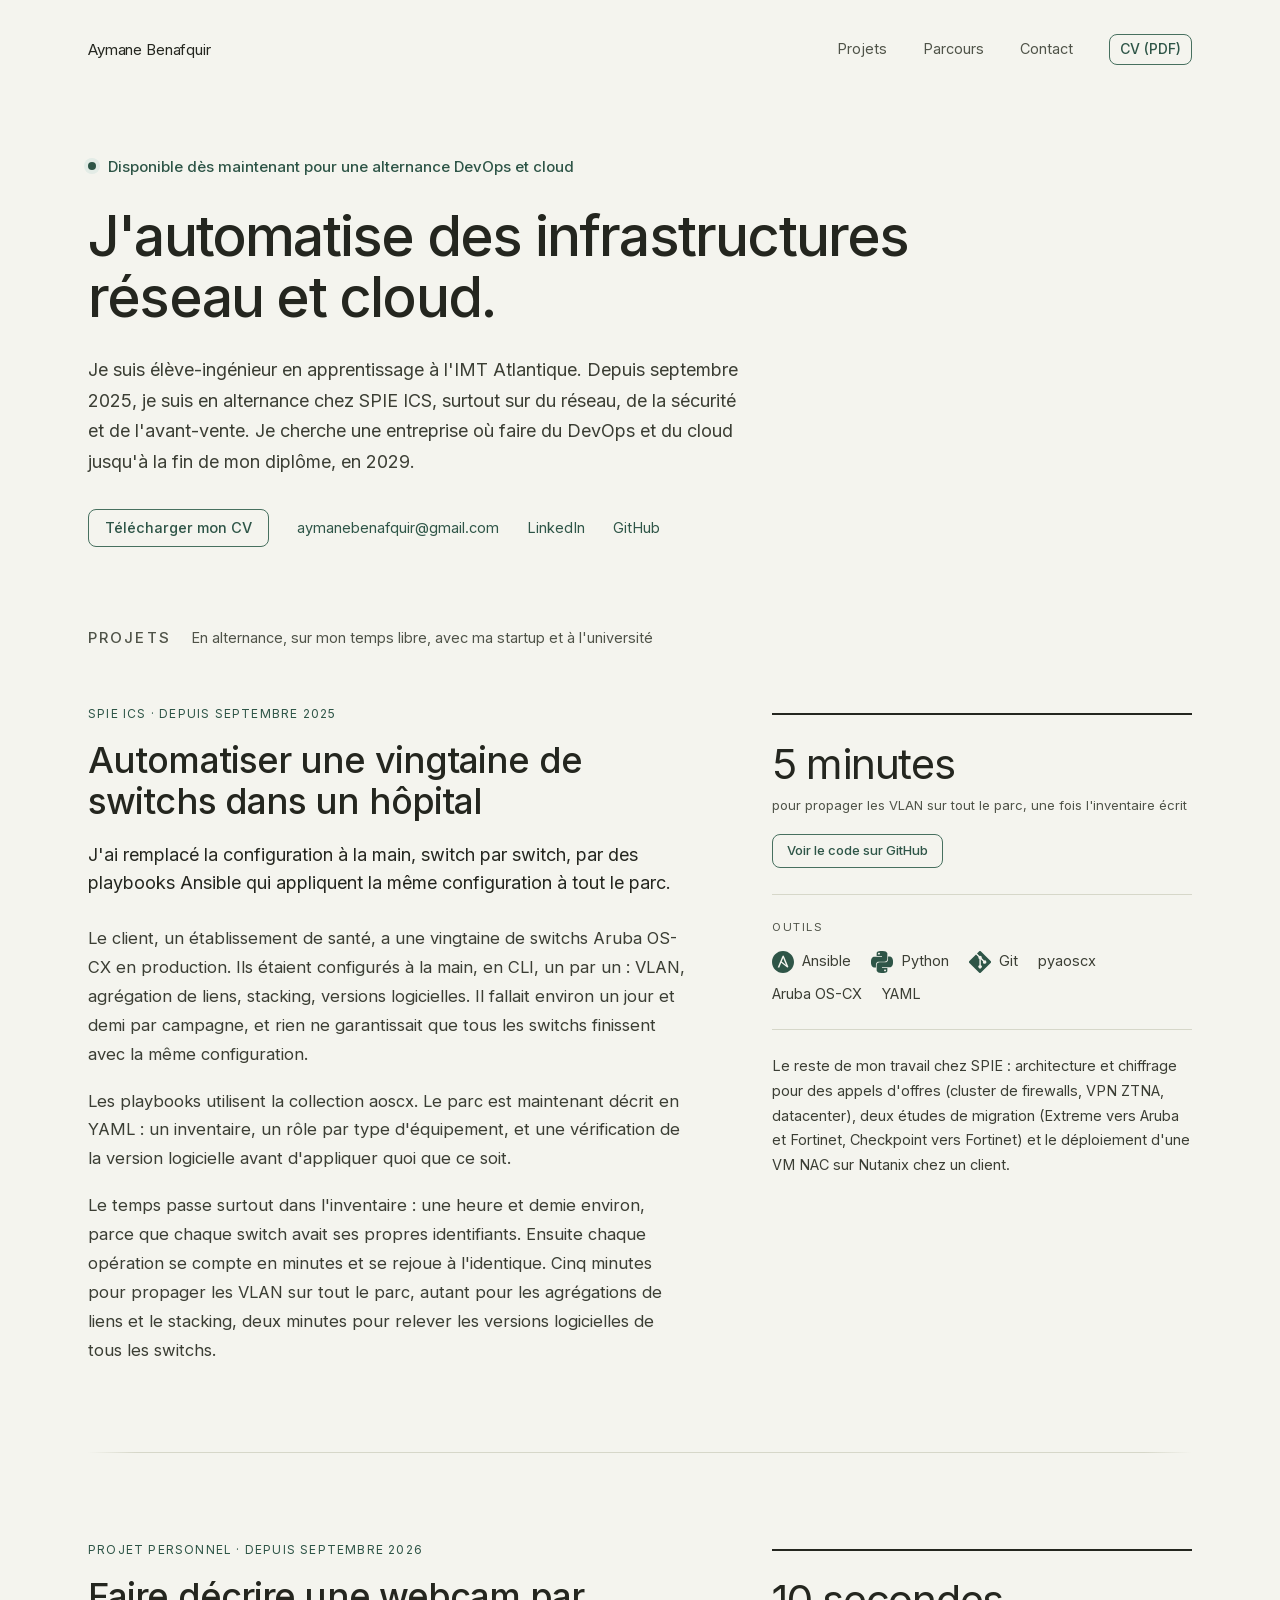
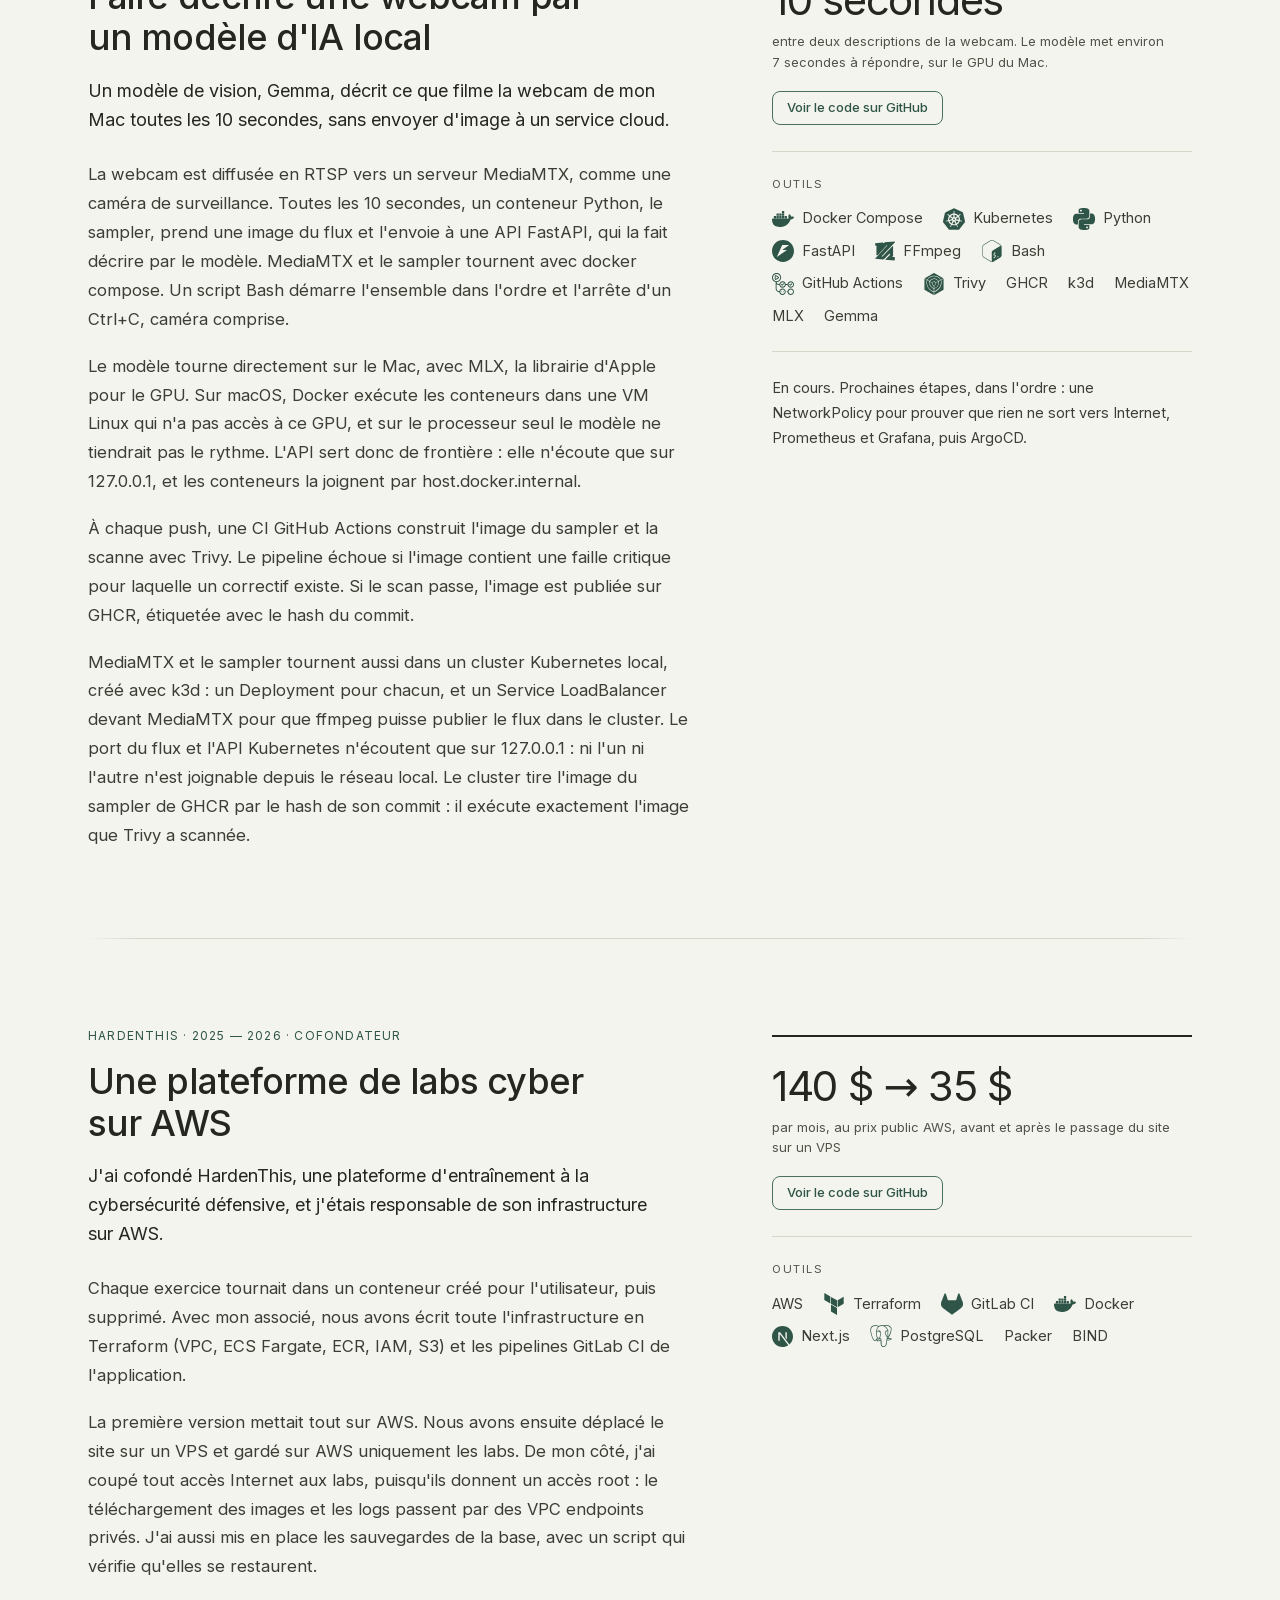
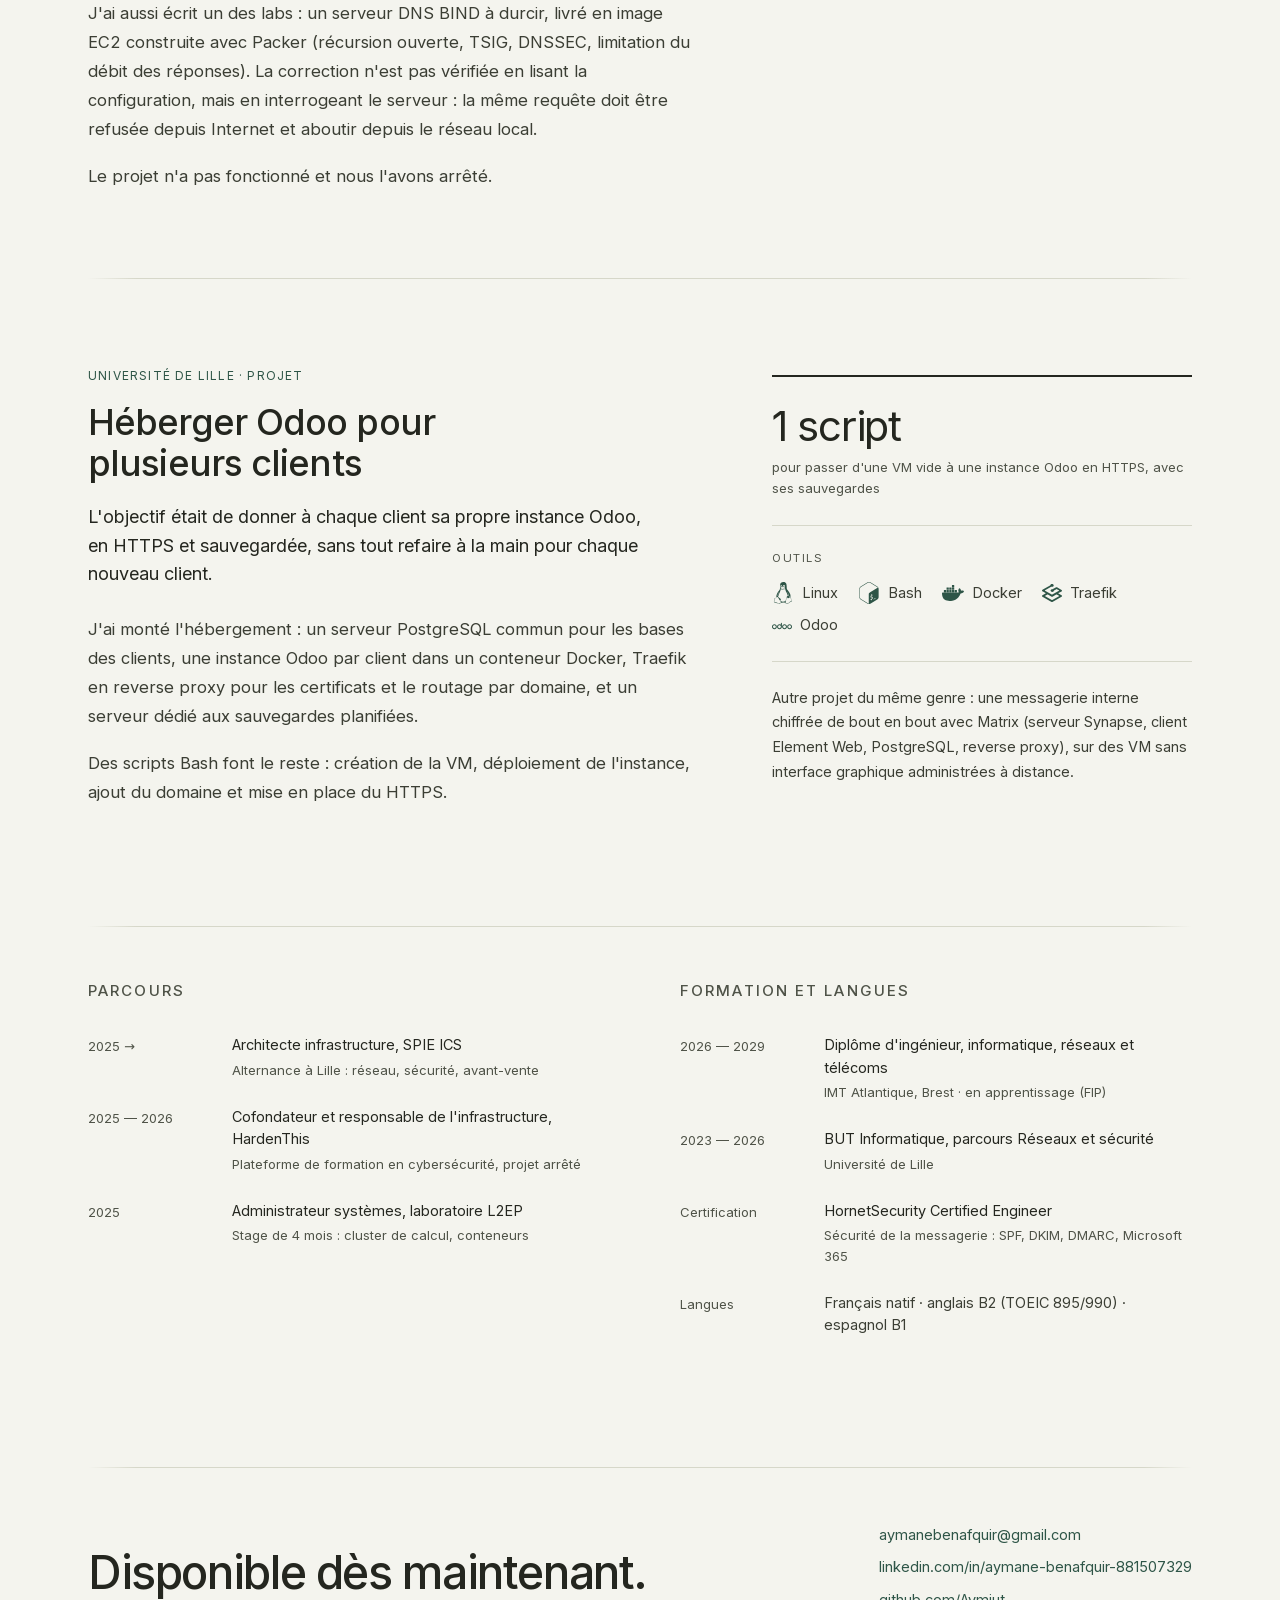
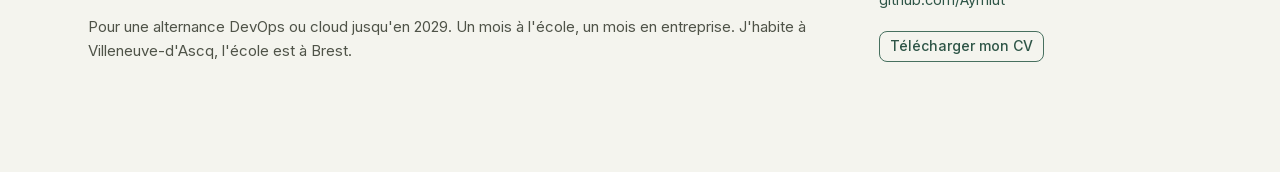
==== commit c63fe319: "Nouveau CV anglais, cible SRE, phase Kubernetes de local-vision-assistant" ====
--- a/index.html
+++ b/index.html
@@ -3,7 +3,7 @@
      la colonne du chiffre est à droite du texte ; en une colonne, elle passe avant le détail pour
      qu'un lecteur pressé ait le chiffre, le code et les outils sans lire les paragraphes. --><article class="case" data-astro-cid-p5wr5ghm><header class="case__head" data-astro-cid-p5wr5ghm><p class="case__eyebrow" data-astro-cid-p5wr5ghm>SPIE ICS · depuis septembre 2025</p><h3 class="case__title" data-astro-cid-p5wr5ghm>Automatiser une vingtaine de switchs dans un hôpital</h3><p class="case__summary" data-astro-cid-p5wr5ghm>J&#39;ai remplacé la configuration à la main, switch par switch, par des playbooks Ansible qui appliquent la même configuration à tout le parc.</p></header><div class="case__aside" data-astro-cid-p5wr5ghm><div class="case__block case__block--stat" data-astro-cid-p5wr5ghm><p class="case__stat" data-astro-cid-p5wr5ghm>5 minutes</p><p class="case__stat-caption" data-astro-cid-p5wr5ghm>pour propager les VLAN sur tout le parc, une fois l&#39;inventaire écrit</p><a class="button case__code" href="https://github.com/Aymiut/ansible-aruba-oscx" target="_blank" rel="noopener" data-astro-cid-p5wr5ghm>Voir le code sur GitHub</a></div><div class="case__block" data-astro-cid-p5wr5ghm><p class="case__label" data-astro-cid-p5wr5ghm>Outils</p><ul class="case__tools" data-astro-cid-p5wr5ghm><li class="case__tool" data-astro-cid-p5wr5ghm><span class="tool-icon" style="--tool-icon-height: 22px" data-astro-cid-k4aetswt><svg fill="currentColor" role="img" viewBox="0 0 24 24" xmlns="http://www.w3.org/2000/svg"><title>Ansible</title><path d="M10.617 11.473l4.686 3.695-3.102-7.662zM12 0C5.371 0 0 5.371 0 12s5.371 12 12 12 12-5.371 12-12S18.629 0 12 0zm5.797 17.305c-.011.471-.403.842-.875.83-.236 0-.416-.09-.664-.293l-6.19-5-2.079 5.203H6.191L11.438 5.44c.124-.314.427-.52.764-.506.326-.014.63.189.742.506l4.774 11.494c.045.111.08.234.08.348-.001.009-.001.009-.001.023z"/></svg></span><span class="case__tool-name" data-astro-cid-p5wr5ghm>Ansible</span></li><li class="case__tool" data-astro-cid-p5wr5ghm><span class="tool-icon" style="--tool-icon-height: 22px" data-astro-cid-k4aetswt><svg fill="currentColor" role="img" viewBox="0 0 24 24" xmlns="http://www.w3.org/2000/svg"><title>Python</title><path d="M14.25.18l.9.2.73.26.59.3.45.32.34.34.25.34.16.33.1.3.04.26.02.2-.01.13V8.5l-.05.63-.13.55-.21.46-.26.38-.3.31-.33.25-.35.19-.35.14-.33.1-.3.07-.26.04-.21.02H8.77l-.69.05-.59.14-.5.22-.41.27-.33.32-.27.35-.2.36-.15.37-.1.35-.07.32-.04.27-.02.21v3.06H3.17l-.21-.03-.28-.07-.32-.12-.35-.18-.36-.26-.36-.36-.35-.46-.32-.59-.28-.73-.21-.88-.14-1.05-.05-1.23.06-1.22.16-1.04.24-.87.32-.71.36-.57.4-.44.42-.33.42-.24.4-.16.36-.1.32-.05.24-.01h.16l.06.01h8.16v-.83H6.18l-.01-2.75-.02-.37.05-.34.11-.31.17-.28.25-.26.31-.23.38-.2.44-.18.51-.15.58-.12.64-.1.71-.06.77-.04.84-.02 1.27.05zm-6.3 1.98l-.23.33-.08.41.08.41.23.34.33.22.41.09.41-.09.33-.22.23-.34.08-.41-.08-.41-.23-.33-.33-.22-.41-.09-.41.09zm13.09 3.95l.28.06.32.12.35.18.36.27.36.35.35.47.32.59.28.73.21.88.14 1.04.05 1.23-.06 1.23-.16 1.04-.24.86-.32.71-.36.57-.4.45-.42.33-.42.24-.4.16-.36.09-.32.05-.24.02-.16-.01h-8.22v.82h5.84l.01 2.76.02.36-.05.34-.11.31-.17.29-.25.25-.31.24-.38.2-.44.17-.51.15-.58.13-.64.09-.71.07-.77.04-.84.01-1.27-.04-1.07-.14-.9-.2-.73-.25-.59-.3-.45-.33-.34-.34-.25-.34-.16-.33-.1-.3-.04-.25-.02-.2.01-.13v-5.34l.05-.64.13-.54.21-.46.26-.38.3-.32.33-.24.35-.2.35-.14.33-.1.3-.06.26-.04.21-.02.13-.01h5.84l.69-.05.59-.14.5-.21.41-.28.33-.32.27-.35.2-.36.15-.36.1-.35.07-.32.04-.28.02-.21V6.07h2.09l.14.01zm-6.47 14.25l-.23.33-.08.41.08.41.23.33.33.23.41.08.41-.08.33-.23.23-.33.08-.41-.08-.41-.23-.33-.33-.23-.41-.08-.41.08z"/></svg></span><span class="case__tool-name" data-astro-cid-p5wr5ghm>Python</span></li><li class="case__tool" data-astro-cid-p5wr5ghm><span class="tool-icon" style="--tool-icon-height: 22px" data-astro-cid-k4aetswt><svg fill="currentColor" role="img" viewBox="0 0 24 24" xmlns="http://www.w3.org/2000/svg"><title>Git</title><path d="M13.09 23.549a1.54 1.54 0 0 1-2.18 0L.451 13.089a1.54 1.54 0 0 1 0-2.179l7.191-7.19 2.733 2.733a1.85 1.85 0 0 0 .964 2.326v6.66a1.849 1.849 0 1 0 1.54 0V8.957l2.508 2.508a1.85 1.85 0 1 0 1.09-1.09l-2.634-2.634a1.85 1.85 0 0 0-2.378-2.377L8.73 2.63 10.91.451a1.54 1.54 0 0 1 2.179 0l10.459 10.46a1.54 1.54 0 0 1 0 2.179z"/></svg></span><span class="case__tool-name" data-astro-cid-p5wr5ghm>Git</span></li><li class="case__tool" data-astro-cid-p5wr5ghm><span class="case__tool-name" data-astro-cid-p5wr5ghm>pyaoscx</span></li><li class="case__tool" data-astro-cid-p5wr5ghm><span class="case__tool-name" data-astro-cid-p5wr5ghm>Aruba OS-CX</span></li><li class="case__tool" data-astro-cid-p5wr5ghm><span class="case__tool-name" data-astro-cid-p5wr5ghm>YAML</span></li></ul></div><p class="case__block case__note" data-astro-cid-p5wr5ghm>Le reste de mon travail chez SPIE : architecture et chiffrage pour des appels d&#39;offres (cluster de firewalls, VPN ZTNA, datacenter), deux études de migration (Extreme vers Aruba et Fortinet, Checkpoint vers Fortinet) et le déploiement d&#39;une VM NAC sur Nutanix chez un client.</p></div><div class="case__body" data-astro-cid-p5wr5ghm><p class="case__text" data-astro-cid-p5wr5ghm>Le client, un établissement de santé, a une vingtaine de switchs Aruba OS-CX en production. Ils étaient configurés à la main, en CLI, un par un : VLAN, agrégation de liens, stacking, versions logicielles. Il fallait environ un jour et demi par campagne, et rien ne garantissait que tous les switchs finissent avec la même configuration.</p><p class="case__text" data-astro-cid-p5wr5ghm>Les playbooks utilisent la collection aoscx. Le parc est maintenant décrit en YAML : un inventaire, un rôle par type d&#39;équipement, et une vérification de la version logicielle avant d&#39;appliquer quoi que ce soit.</p><p class="case__text" data-astro-cid-p5wr5ghm>Le temps passe surtout dans l&#39;inventaire : une heure et demie environ, parce que chaque switch avait ses propres identifiants. Ensuite chaque opération se compte en minutes et se rejoue à l&#39;identique. Cinq minutes pour propager les VLAN sur tout le parc, autant pour les agrégations de liens et le stacking, deux minutes pour relever les versions logicielles de tous les switchs.</p></div></article><div class="rule"></div><!-- Trois zones : l'en-tête et le résumé, la colonne du chiffre, puis le détail. Sur grand écran
      la colonne du chiffre est à droite du texte ; en une colonne, elle passe avant le détail pour
-     qu'un lecteur pressé ait le chiffre, le code et les outils sans lire les paragraphes. --><article class="case" data-astro-cid-p5wr5ghm><header class="case__head" data-astro-cid-p5wr5ghm><p class="case__eyebrow" data-astro-cid-p5wr5ghm>Projet personnel · depuis septembre 2026</p><h3 class="case__title" data-astro-cid-p5wr5ghm>Faire décrire une webcam par un modèle d&#39;IA local</h3><p class="case__summary" data-astro-cid-p5wr5ghm>Un modèle de vision, Gemma, décrit ce que filme la webcam de mon Mac toutes les 10 secondes, sans envoyer d&#39;image à un service cloud.</p></header><div class="case__aside" data-astro-cid-p5wr5ghm><div class="case__block case__block--stat" data-astro-cid-p5wr5ghm><p class="case__stat" data-astro-cid-p5wr5ghm>10 secondes</p><p class="case__stat-caption" data-astro-cid-p5wr5ghm>entre deux descriptions de la webcam. Le modèle met environ 7 secondes à répondre, sur le GPU du Mac.</p><a class="button case__code" href="https://github.com/Aymiut/local-vision-assistant" target="_blank" rel="noopener" data-astro-cid-p5wr5ghm>Voir le code sur GitHub</a></div><div class="case__block" data-astro-cid-p5wr5ghm><p class="case__label" data-astro-cid-p5wr5ghm>Outils</p><ul class="case__tools" data-astro-cid-p5wr5ghm><li class="case__tool" data-astro-cid-p5wr5ghm><span class="tool-icon" style="--tool-icon-height: 22px" data-astro-cid-k4aetswt><svg fill="currentColor" role="img" viewBox="0 0 24 24" xmlns="http://www.w3.org/2000/svg"><title>Docker Compose</title><path d="M13.983 11.078h2.119a.186.186 0 00.186-.185V9.006a.186.186 0 00-.186-.186h-2.119a.185.185 0 00-.185.185v1.888c0 .102.083.185.185.185m-2.954-5.43h2.118a.186.186 0 00.186-.186V3.574a.186.186 0 00-.186-.185h-2.118a.185.185 0 00-.185.185v1.888c0 .102.082.185.185.185m0 2.716h2.118a.187.187 0 00.186-.186V6.29a.186.186 0 00-.186-.185h-2.118a.185.185 0 00-.185.185v1.887c0 .102.082.185.185.186m-2.93 0h2.12a.186.186 0 00.184-.186V6.29a.185.185 0 00-.185-.185H8.1a.185.185 0 00-.185.185v1.887c0 .102.083.185.185.186m-2.964 0h2.119a.186.186 0 00.185-.186V6.29a.185.185 0 00-.185-.185H5.136a.186.186 0 00-.186.185v1.887c0 .102.084.185.186.186m5.893 2.715h2.118a.186.186 0 00.186-.185V9.006a.186.186 0 00-.186-.186h-2.118a.185.185 0 00-.185.185v1.888c0 .102.082.185.185.185m-2.93 0h2.12a.185.185 0 00.184-.185V9.006a.185.185 0 00-.184-.186h-2.12a.185.185 0 00-.184.185v1.888c0 .102.083.185.185.185m-2.964 0h2.119a.185.185 0 00.185-.185V9.006a.185.185 0 00-.184-.186h-2.12a.186.186 0 00-.186.186v1.887c0 .102.084.185.186.185m-2.92 0h2.12a.185.185 0 00.184-.185V9.006a.185.185 0 00-.184-.186h-2.12a.185.185 0 00-.184.185v1.888c0 .102.082.185.185.185M23.763 9.89c-.065-.051-.672-.51-1.954-.51-.338.001-.676.03-1.01.087-.248-1.7-1.653-2.53-1.716-2.566l-.344-.199-.226.327c-.284.438-.49.922-.612 1.43-.23.97-.09 1.882.403 2.661-.595.332-1.55.413-1.744.42H.751a.751.751 0 00-.75.748 11.376 11.376 0 00.692 4.062c.545 1.428 1.355 2.48 2.41 3.124 1.18.723 3.1 1.137 5.275 1.137.983.003 1.963-.086 2.93-.266a12.248 12.248 0 003.823-1.389c.98-.567 1.86-1.288 2.61-2.136 1.252-1.418 1.998-2.997 2.553-4.4h.221c1.372 0 2.215-.549 2.68-1.009.309-.293.55-.65.707-1.046l.098-.288Z"/></svg></span><span class="case__tool-name" data-astro-cid-p5wr5ghm>Docker Compose</span></li><li class="case__tool" data-astro-cid-p5wr5ghm><span class="tool-icon" style="--tool-icon-height: 22px" data-astro-cid-k4aetswt><svg fill="currentColor" role="img" viewBox="0 0 24 24" xmlns="http://www.w3.org/2000/svg"><title>Python</title><path d="M14.25.18l.9.2.73.26.59.3.45.32.34.34.25.34.16.33.1.3.04.26.02.2-.01.13V8.5l-.05.63-.13.55-.21.46-.26.38-.3.31-.33.25-.35.19-.35.14-.33.1-.3.07-.26.04-.21.02H8.77l-.69.05-.59.14-.5.22-.41.27-.33.32-.27.35-.2.36-.15.37-.1.35-.07.32-.04.27-.02.21v3.06H3.17l-.21-.03-.28-.07-.32-.12-.35-.18-.36-.26-.36-.36-.35-.46-.32-.59-.28-.73-.21-.88-.14-1.05-.05-1.23.06-1.22.16-1.04.24-.87.32-.71.36-.57.4-.44.42-.33.42-.24.4-.16.36-.1.32-.05.24-.01h.16l.06.01h8.16v-.83H6.18l-.01-2.75-.02-.37.05-.34.11-.31.17-.28.25-.26.31-.23.38-.2.44-.18.51-.15.58-.12.64-.1.71-.06.77-.04.84-.02 1.27.05zm-6.3 1.98l-.23.33-.08.41.08.41.23.34.33.22.41.09.41-.09.33-.22.23-.34.08-.41-.08-.41-.23-.33-.33-.22-.41-.09-.41.09zm13.09 3.95l.28.06.32.12.35.18.36.27.36.35.35.47.32.59.28.73.21.88.14 1.04.05 1.23-.06 1.23-.16 1.04-.24.86-.32.71-.36.57-.4.45-.42.33-.42.24-.4.16-.36.09-.32.05-.24.02-.16-.01h-8.22v.82h5.84l.01 2.76.02.36-.05.34-.11.31-.17.29-.25.25-.31.24-.38.2-.44.17-.51.15-.58.13-.64.09-.71.07-.77.04-.84.01-1.27-.04-1.07-.14-.9-.2-.73-.25-.59-.3-.45-.33-.34-.34-.25-.34-.16-.33-.1-.3-.04-.25-.02-.2.01-.13v-5.34l.05-.64.13-.54.21-.46.26-.38.3-.32.33-.24.35-.2.35-.14.33-.1.3-.06.26-.04.21-.02.13-.01h5.84l.69-.05.59-.14.5-.21.41-.28.33-.32.27-.35.2-.36.15-.36.1-.35.07-.32.04-.28.02-.21V6.07h2.09l.14.01zm-6.47 14.25l-.23.33-.08.41.08.41.23.33.33.23.41.08.41-.08.33-.23.23-.33.08-.41-.08-.41-.23-.33-.33-.23-.41-.08-.41.08z"/></svg></span><span class="case__tool-name" data-astro-cid-p5wr5ghm>Python</span></li><li class="case__tool" data-astro-cid-p5wr5ghm><span class="tool-icon" style="--tool-icon-height: 22px" data-astro-cid-k4aetswt><svg fill="currentColor" role="img" viewBox="0 0 24 24" xmlns="http://www.w3.org/2000/svg"><title>FastAPI</title><path d="M12 .0387C5.3729.0384.0003 5.3931 0 11.9988c-.001 6.6066 5.372 11.9628 12 11.9625 6.628.0003 12.001-5.3559 12-11.9625-.0003-6.6057-5.3729-11.9604-12-11.96m-.829 5.4153h7.55l-7.5805 5.3284h5.1828L5.279 18.5436q2.9466-6.5444 5.892-13.0896"/></svg></span><span class="case__tool-name" data-astro-cid-p5wr5ghm>FastAPI</span></li><li class="case__tool" data-astro-cid-p5wr5ghm><span class="tool-icon" style="--tool-icon-height: 20px" data-astro-cid-k4aetswt><svg fill="currentColor" role="img" viewBox="0 0 24 24" xmlns="http://www.w3.org/2000/svg"><title>FFmpeg</title><path d="M21.72 17.91V6.5l-.53-.49L9.05 18.52l-1.29-.06L24 1.53l-.33-.95-11.93 1-5.75 6.6v-.23l4.7-5.39-1.38-.77-9.11.77v2.85l1.91.46v.01l.19-.01-.56.66v10.6c.609-.126 1.22-.241 1.83-.36L14.12 5.22l.83-.04L0 21.44l9.67.82 1.35-.77 6.82-6.74v2.15l-5.72 5.57 11.26.95.35-.94v-3.16l-3.29-.18c.434-.403.858-.816 1.28-1.23z"/></svg></span><span class="case__tool-name" data-astro-cid-p5wr5ghm>FFmpeg</span></li><li class="case__tool" data-astro-cid-p5wr5ghm><span class="tool-icon" style="--tool-icon-height: 22px" data-astro-cid-k4aetswt><svg fill="currentColor" role="img" viewBox="0 0 24 24" xmlns="http://www.w3.org/2000/svg"><title>Bash</title><path d="M21.038,4.9l-7.577-4.498C13.009,0.134,12.505,0,12,0c-0.505,0-1.009,0.134-1.462,0.403L2.961,4.9 C2.057,5.437,1.5,6.429,1.5,7.503v8.995c0,1.073,0.557,2.066,1.462,2.603l7.577,4.497C10.991,23.866,11.495,24,12,24 c0.505,0,1.009-0.134,1.461-0.402l7.577-4.497c0.904-0.537,1.462-1.529,1.462-2.603V7.503C22.5,6.429,21.943,5.437,21.038,4.9z M15.17,18.946l0.013,0.646c0.001,0.078-0.05,0.167-0.111,0.198l-0.383,0.22c-0.061,0.031-0.111-0.007-0.112-0.085L14.57,19.29 c-0.328,0.136-0.66,0.169-0.872,0.084c-0.04-0.016-0.057-0.075-0.041-0.142l0.139-0.584c0.011-0.046,0.036-0.092,0.069-0.121 c0.012-0.011,0.024-0.02,0.036-0.026c0.022-0.011,0.043-0.014,0.062-0.006c0.229,0.077,0.521,0.041,0.802-0.101 c0.357-0.181,0.596-0.545,0.592-0.907c-0.003-0.328-0.181-0.465-0.613-0.468c-0.55,0.001-1.064-0.107-1.072-0.917 c-0.007-0.667,0.34-1.361,0.889-1.8l-0.007-0.652c-0.001-0.08,0.048-0.168,0.111-0.2l0.37-0.236 c0.061-0.031,0.111,0.007,0.112,0.087l0.006,0.653c0.273-0.109,0.511-0.138,0.726-0.088c0.047,0.012,0.067,0.076,0.048,0.151 l-0.144,0.578c-0.011,0.044-0.036,0.088-0.065,0.116c-0.012,0.012-0.025,0.021-0.038,0.028c-0.019,0.01-0.038,0.013-0.057,0.009 c-0.098-0.022-0.332-0.073-0.699,0.113c-0.385,0.195-0.52,0.53-0.517,0.778c0.003,0.297,0.155,0.387,0.681,0.396 c0.7,0.012,1.003,0.318,1.01,1.023C16.105,17.747,15.736,18.491,15.17,18.946z M19.143,17.859c0,0.06-0.008,0.116-0.058,0.145 l-1.916,1.164c-0.05,0.029-0.09,0.004-0.09-0.056v-0.494c0-0.06,0.037-0.093,0.087-0.122l1.887-1.129 c0.05-0.029,0.09-0.004,0.09,0.056V17.859z M20.459,6.797l-7.168,4.427c-0.894,0.523-1.553,1.109-1.553,2.187v8.833 c0,0.645,0.26,1.063,0.66,1.184c-0.131,0.023-0.264,0.039-0.398,0.039c-0.42,0-0.833-0.114-1.197-0.33L3.226,18.64 c-0.741-0.44-1.201-1.261-1.201-2.142V7.503c0-0.881,0.46-1.702,1.201-2.142l7.577-4.498c0.363-0.216,0.777-0.33,1.197-0.33 c0.419,0,0.833,0.114,1.197,0.33l7.577,4.498c0.624,0.371,1.046,1.013,1.164,1.732C21.686,6.557,21.12,6.411,20.459,6.797z"/></svg></span><span class="case__tool-name" data-astro-cid-p5wr5ghm>Bash</span></li><li class="case__tool" data-astro-cid-p5wr5ghm><span class="tool-icon" style="--tool-icon-height: 22px" data-astro-cid-k4aetswt><svg fill="currentColor" role="img" viewBox="0 0 24 24" xmlns="http://www.w3.org/2000/svg"><title>GitHub Actions</title><path d="M10.984 13.836a.5.5 0 0 1-.353-.146l-.745-.743a.5.5 0 1 1 .706-.708l.392.391 1.181-1.18a.5.5 0 0 1 .708.707l-1.535 1.533a.504.504 0 0 1-.354.146zm9.353-.147l1.534-1.532a.5.5 0 0 0-.707-.707l-1.181 1.18-.392-.391a.5.5 0 1 0-.706.708l.746.743a.497.497 0 0 0 .706-.001zM4.527 7.452l2.557-1.585A1 1 0 0 0 7.09 4.17L4.533 2.56A1 1 0 0 0 3 3.406v3.196a1.001 1.001 0 0 0 1.527.85zm2.03-2.436L4 6.602V3.406l2.557 1.61zM24 12.5c0 1.93-1.57 3.5-3.5 3.5a3.503 3.503 0 0 1-3.46-3h-2.08a3.503 3.503 0 0 1-3.46 3 3.502 3.502 0 0 1-3.46-3h-.558c-.972 0-1.85-.399-2.482-1.042V17c0 1.654 1.346 3 3 3h.04c.244-1.693 1.7-3 3.46-3 1.93 0 3.5 1.57 3.5 3.5S13.43 24 11.5 24a3.502 3.502 0 0 1-3.46-3H8c-2.206 0-4-1.794-4-4V9.899A5.008 5.008 0 0 1 0 5c0-2.757 2.243-5 5-5s5 2.243 5 5a5.005 5.005 0 0 1-4.952 4.998A2.482 2.482 0 0 0 7.482 12h.558c.244-1.693 1.7-3 3.46-3a3.502 3.502 0 0 1 3.46 3h2.08a3.503 3.503 0 0 1 3.46-3c1.93 0 3.5 1.57 3.5 3.5zm-15 8c0 1.378 1.122 2.5 2.5 2.5s2.5-1.122 2.5-2.5-1.122-2.5-2.5-2.5S9 19.122 9 20.5zM5 9c2.206 0 4-1.794 4-4S7.206 1 5 1 1 2.794 1 5s1.794 4 4 4zm9 3.5c0-1.378-1.122-2.5-2.5-2.5S9 11.122 9 12.5s1.122 2.5 2.5 2.5 2.5-1.122 2.5-2.5zm9 0c0-1.378-1.122-2.5-2.5-2.5S18 11.122 18 12.5s1.122 2.5 2.5 2.5 2.5-1.122 2.5-2.5zm-13 8a.5.5 0 1 0 1 0 .5.5 0 0 0-1 0zm2 0a.5.5 0 1 0 1 0 .5.5 0 0 0-1 0zm12 0c0 1.93-1.57 3.5-3.5 3.5a3.503 3.503 0 0 1-3.46-3.002c-.007.001-.013.005-.021.005l-.506.017h-.017a.5.5 0 0 1-.016-.999l.506-.017c.018-.002.035.006.052.007A3.503 3.503 0 0 1 20.5 17c1.93 0 3.5 1.57 3.5 3.5zm-1 0c0-1.378-1.122-2.5-2.5-2.5S18 19.122 18 20.5s1.122 2.5 2.5 2.5 2.5-1.122 2.5-2.5z"/></svg></span><span class="case__tool-name" data-astro-cid-p5wr5ghm>GitHub Actions</span></li><li class="case__tool" data-astro-cid-p5wr5ghm><span class="tool-icon" style="--tool-icon-height: 22px" data-astro-cid-k4aetswt><svg fill="currentColor" role="img" viewBox="0 0 24 24" xmlns="http://www.w3.org/2000/svg"><title>Trivy</title><path d="M4.375 7.311 1.962 5.918a.1.1 0 0 1 0-.174L11.828.047a.343.343 0 0 1 .344 0l9.864 5.696a.1.1 0 0 1 0 .175L19.624 7.31a.962.962 0 0 1-.052-.074c-.914-1.478-2.124-2.592-3.596-3.31-4.088-1.994-9.164-.505-11.6 3.385ZM12.262 23.899v-3.14c5.693-2.087 9.01-7.766 7.588-12.985l2.436-1.42a.1.1 0 0 1 .151.088v11.645a.1.1 0 0 1-.05.087l-9.973 5.812a.1.1 0 0 1-.152-.087Zm-.559-3.141v3.14a.1.1 0 0 1-.151.086l-9.933-5.81a.114.114 0 0 1-.056-.099V6.436a.1.1 0 0 1 .15-.087l2.44 1.41c-1.455 5.307 1.846 10.993 7.55 13ZM7.013 8.834 4.807 7.561c2.306-3.665 7.094-5.066 10.95-3.186 1.385.676 2.526 1.727 3.39 3.124l.04.062-2.195 1.268a5.57 5.57 0 0 0-2.429-2.307c-2.603-1.27-5.901-.253-7.552 2.311Zm9.337 5.2c.813-1.371 1.088-2.99.798-4.685l2.255-1.314c1.245 4.86-1.864 10.169-7.14 12.192v-3.072c1.86-.67 3.272-1.747 4.087-3.12ZM4.6 8.018l2.27 1.31c-.225 1.571.112 3.204.951 4.606.919 1.536 2.225 2.629 3.881 3.25v3.045C6.327 18.25 3.297 13.042 4.601 8.017Zm5.303 2.486-2.459-1.42c1.52-2.34 4.53-3.268 6.9-2.112a5.075 5.075 0 0 1 2.216 2.108l-2.471 1.427a2.311 2.311 0 0 0-2.03-1.195c-.825 0-1.645.43-2.156 1.192Zm4.338.522 2.443-1.408c.22 1.51-.043 2.945-.765 4.162-.735 1.238-1.998 2.224-3.658 2.856v-2.631c1.25-.691 1.968-1.771 1.98-2.979ZM8.25 13.676A6.576 6.576 0 0 1 7.34 9.6l2.446 1.412c-.016 1.271.73 2.437 1.917 2.997v2.624a6.977 6.977 0 0 1-3.453-2.956Zm3.853-.148-.137.073-.157-.075c-1.023-.504-1.524-1.606-1.557-2.417a1.99 1.99 0 0 1 .004-.23 2.153 2.153 0 0 1 1.163-.957c.508-.178 1.034-.153 1.444.071.6.327.84.797.86.86.008.156.004.253.004.256-.038.981-.63 1.863-1.624 2.419Z"/></svg></span><span class="case__tool-name" data-astro-cid-p5wr5ghm>Trivy</span></li><li class="case__tool" data-astro-cid-p5wr5ghm><span class="case__tool-name" data-astro-cid-p5wr5ghm>GHCR</span></li><li class="case__tool" data-astro-cid-p5wr5ghm><span class="case__tool-name" data-astro-cid-p5wr5ghm>MediaMTX</span></li><li class="case__tool" data-astro-cid-p5wr5ghm><span class="case__tool-name" data-astro-cid-p5wr5ghm>MLX</span></li><li class="case__tool" data-astro-cid-p5wr5ghm><span class="case__tool-name" data-astro-cid-p5wr5ghm>Gemma</span></li></ul></div><p class="case__block case__note" data-astro-cid-p5wr5ghm>En cours. Prochaines étapes, dans l&#39;ordre : le passage sur Kubernetes (k3d), une NetworkPolicy pour prouver que rien ne sort vers Internet, Prometheus et Grafana, puis ArgoCD.</p></div><div class="case__body" data-astro-cid-p5wr5ghm><p class="case__text" data-astro-cid-p5wr5ghm>La webcam est diffusée en RTSP vers un serveur MediaMTX, comme une caméra de surveillance. Toutes les 10 secondes, un conteneur Python, le sampler, prend une image du flux et l&#39;envoie à une API FastAPI, qui la fait décrire par le modèle. MediaMTX et le sampler tournent avec docker compose. Un script Bash démarre l&#39;ensemble dans l&#39;ordre et l&#39;arrête d&#39;un Ctrl+C, caméra comprise.</p><p class="case__text" data-astro-cid-p5wr5ghm>Le modèle tourne directement sur le Mac, avec MLX, la librairie d&#39;Apple pour le GPU. Sur macOS, Docker exécute les conteneurs dans une VM Linux qui n&#39;a pas accès à ce GPU, et sur le processeur seul le modèle ne tiendrait pas le rythme. L&#39;API sert donc de frontière : elle n&#39;écoute que sur 127.0.0.1, et les conteneurs la joignent par host.docker.internal.</p><p class="case__text" data-astro-cid-p5wr5ghm>À chaque push, une CI GitHub Actions construit l&#39;image du sampler et la scanne avec Trivy. Le pipeline échoue si l&#39;image contient une faille critique pour laquelle un correctif existe. Si le scan passe, l&#39;image est publiée sur GHCR, étiquetée avec le hash du commit.</p></div></article><div class="rule"></div><!-- Trois zones : l'en-tête et le résumé, la colonne du chiffre, puis le détail. Sur grand écran
+     qu'un lecteur pressé ait le chiffre, le code et les outils sans lire les paragraphes. --><article class="case" data-astro-cid-p5wr5ghm><header class="case__head" data-astro-cid-p5wr5ghm><p class="case__eyebrow" data-astro-cid-p5wr5ghm>Projet personnel · depuis septembre 2026</p><h3 class="case__title" data-astro-cid-p5wr5ghm>Faire décrire une webcam par un modèle d&#39;IA local</h3><p class="case__summary" data-astro-cid-p5wr5ghm>Un modèle de vision, Gemma, décrit ce que filme la webcam de mon Mac toutes les 10 secondes, sans envoyer d&#39;image à un service cloud.</p></header><div class="case__aside" data-astro-cid-p5wr5ghm><div class="case__block case__block--stat" data-astro-cid-p5wr5ghm><p class="case__stat" data-astro-cid-p5wr5ghm>10 secondes</p><p class="case__stat-caption" data-astro-cid-p5wr5ghm>entre deux descriptions de la webcam. Le modèle met environ 7 secondes à répondre, sur le GPU du Mac.</p><a class="button case__code" href="https://github.com/Aymiut/local-vision-assistant" target="_blank" rel="noopener" data-astro-cid-p5wr5ghm>Voir le code sur GitHub</a></div><div class="case__block" data-astro-cid-p5wr5ghm><p class="case__label" data-astro-cid-p5wr5ghm>Outils</p><ul class="case__tools" data-astro-cid-p5wr5ghm><li class="case__tool" data-astro-cid-p5wr5ghm><span class="tool-icon" style="--tool-icon-height: 22px" data-astro-cid-k4aetswt><svg fill="currentColor" role="img" viewBox="0 0 24 24" xmlns="http://www.w3.org/2000/svg"><title>Docker Compose</title><path d="M13.983 11.078h2.119a.186.186 0 00.186-.185V9.006a.186.186 0 00-.186-.186h-2.119a.185.185 0 00-.185.185v1.888c0 .102.083.185.185.185m-2.954-5.43h2.118a.186.186 0 00.186-.186V3.574a.186.186 0 00-.186-.185h-2.118a.185.185 0 00-.185.185v1.888c0 .102.082.185.185.185m0 2.716h2.118a.187.187 0 00.186-.186V6.29a.186.186 0 00-.186-.185h-2.118a.185.185 0 00-.185.185v1.887c0 .102.082.185.185.186m-2.93 0h2.12a.186.186 0 00.184-.186V6.29a.185.185 0 00-.185-.185H8.1a.185.185 0 00-.185.185v1.887c0 .102.083.185.185.186m-2.964 0h2.119a.186.186 0 00.185-.186V6.29a.185.185 0 00-.185-.185H5.136a.186.186 0 00-.186.185v1.887c0 .102.084.185.186.186m5.893 2.715h2.118a.186.186 0 00.186-.185V9.006a.186.186 0 00-.186-.186h-2.118a.185.185 0 00-.185.185v1.888c0 .102.082.185.185.185m-2.93 0h2.12a.185.185 0 00.184-.185V9.006a.185.185 0 00-.184-.186h-2.12a.185.185 0 00-.184.185v1.888c0 .102.083.185.185.185m-2.964 0h2.119a.185.185 0 00.185-.185V9.006a.185.185 0 00-.184-.186h-2.12a.186.186 0 00-.186.186v1.887c0 .102.084.185.186.185m-2.92 0h2.12a.185.185 0 00.184-.185V9.006a.185.185 0 00-.184-.186h-2.12a.185.185 0 00-.184.185v1.888c0 .102.082.185.185.185M23.763 9.89c-.065-.051-.672-.51-1.954-.51-.338.001-.676.03-1.01.087-.248-1.7-1.653-2.53-1.716-2.566l-.344-.199-.226.327c-.284.438-.49.922-.612 1.43-.23.97-.09 1.882.403 2.661-.595.332-1.55.413-1.744.42H.751a.751.751 0 00-.75.748 11.376 11.376 0 00.692 4.062c.545 1.428 1.355 2.48 2.41 3.124 1.18.723 3.1 1.137 5.275 1.137.983.003 1.963-.086 2.93-.266a12.248 12.248 0 003.823-1.389c.98-.567 1.86-1.288 2.61-2.136 1.252-1.418 1.998-2.997 2.553-4.4h.221c1.372 0 2.215-.549 2.68-1.009.309-.293.55-.65.707-1.046l.098-.288Z"/></svg></span><span class="case__tool-name" data-astro-cid-p5wr5ghm>Docker Compose</span></li><li class="case__tool" data-astro-cid-p5wr5ghm><span class="tool-icon" style="--tool-icon-height: 22px" data-astro-cid-k4aetswt><svg fill="currentColor" role="img" viewBox="0 0 24 24" xmlns="http://www.w3.org/2000/svg"><title>Kubernetes</title><path d="M10.204 14.35l.007.01-.999 2.413a5.171 5.171 0 0 1-2.075-2.597l2.578-.437.004.005a.44.44 0 0 1 .484.606zm-.833-2.129a.44.44 0 0 0 .173-.756l.002-.011L7.585 9.7a5.143 5.143 0 0 0-.73 3.255l2.514-.725.002-.009zm1.145-1.98a.44.44 0 0 0 .699-.337l.01-.005.15-2.62a5.144 5.144 0 0 0-3.01 1.442l2.147 1.523.004-.002zm.76 2.75l.723.349.722-.347.18-.78-.5-.623h-.804l-.5.623.179.779zm1.5-3.095a.44.44 0 0 0 .7.336l.008.003 2.134-1.513a5.188 5.188 0 0 0-2.992-1.442l.148 2.615.002.001zm10.876 5.97l-5.773 7.181a1.6 1.6 0 0 1-1.248.594l-9.261.003a1.6 1.6 0 0 1-1.247-.596l-5.776-7.18a1.583 1.583 0 0 1-.307-1.34L2.1 5.573c.108-.47.425-.864.863-1.073L11.305.513a1.606 1.606 0 0 1 1.385 0l8.345 3.985c.438.209.755.604.863 1.073l2.062 8.955c.108.47-.005.963-.308 1.34zm-3.289-2.057c-.042-.01-.103-.026-.145-.034-.174-.033-.315-.025-.479-.038-.35-.037-.638-.067-.895-.148-.105-.04-.18-.165-.216-.216l-.201-.059a6.45 6.45 0 0 0-.105-2.332 6.465 6.465 0 0 0-.936-2.163c.052-.047.15-.133.177-.159.008-.09.001-.183.094-.282.197-.185.444-.338.743-.522.142-.084.273-.137.415-.242.032-.024.076-.062.11-.089.24-.191.295-.52.123-.736-.172-.216-.506-.236-.745-.045-.034.027-.08.062-.111.088-.134.116-.217.23-.33.35-.246.25-.45.458-.673.609-.097.056-.239.037-.303.033l-.19.135a6.545 6.545 0 0 0-4.146-2.003l-.012-.223c-.065-.062-.143-.115-.163-.25-.022-.268.015-.557.057-.905.023-.163.061-.298.068-.475.001-.04-.001-.099-.001-.142 0-.306-.224-.555-.5-.555-.275 0-.499.249-.499.555l.001.014c0 .041-.002.092 0 .128.006.177.044.312.067.475.042.348.078.637.056.906a.545.545 0 0 1-.162.258l-.012.211a6.424 6.424 0 0 0-4.166 2.003 8.373 8.373 0 0 1-.18-.128c-.09.012-.18.04-.297-.029-.223-.15-.427-.358-.673-.608-.113-.12-.195-.234-.329-.349-.03-.026-.077-.062-.111-.088a.594.594 0 0 0-.348-.132.481.481 0 0 0-.398.176c-.172.216-.117.546.123.737l.007.005.104.083c.142.105.272.159.414.242.299.185.546.338.743.522.076.082.09.226.1.288l.16.143a6.462 6.462 0 0 0-1.02 4.506l-.208.06c-.055.072-.133.184-.215.217-.257.081-.546.11-.895.147-.164.014-.305.006-.48.039-.037.007-.09.02-.133.03l-.004.002-.007.002c-.295.071-.484.342-.423.608.061.267.349.429.645.365l.007-.001.01-.003.129-.029c.17-.046.294-.113.448-.172.33-.118.604-.217.87-.256.112-.009.23.069.288.101l.217-.037a6.5 6.5 0 0 0 2.88 3.596l-.09.218c.033.084.069.199.044.282-.097.252-.263.517-.452.813-.091.136-.185.242-.268.399-.02.037-.045.095-.064.134-.128.275-.034.591.213.71.248.12.556-.007.69-.282v-.002c.02-.039.046-.09.062-.127.07-.162.094-.301.144-.458.132-.332.205-.68.387-.897.05-.06.13-.082.215-.105l.113-.205a6.453 6.453 0 0 0 4.609.012l.106.192c.086.028.18.042.256.155.136.232.229.507.342.84.05.156.074.295.145.457.016.037.043.09.062.129.133.276.442.402.69.282.247-.118.341-.435.213-.71-.02-.039-.045-.096-.065-.134-.083-.156-.177-.261-.268-.398-.19-.296-.346-.541-.443-.793-.04-.13.007-.21.038-.294-.018-.022-.059-.144-.083-.202a6.499 6.499 0 0 0 2.88-3.622c.064.01.176.03.213.038.075-.05.144-.114.28-.104.266.039.54.138.87.256.154.06.277.128.448.173.036.01.088.019.13.028l.009.003.007.001c.297.064.584-.098.645-.365.06-.266-.128-.537-.423-.608zM16.4 9.701l-1.95 1.746v.005a.44.44 0 0 0 .173.757l.003.01 2.526.728a5.199 5.199 0 0 0-.108-1.674A5.208 5.208 0 0 0 16.4 9.7zm-4.013 5.325a.437.437 0 0 0-.404-.232.44.44 0 0 0-.372.233h-.002l-1.268 2.292a5.164 5.164 0 0 0 3.326.003l-1.27-2.296h-.01zm1.888-1.293a.44.44 0 0 0-.27.036.44.44 0 0 0-.214.572l-.003.004 1.01 2.438a5.15 5.15 0 0 0 2.081-2.615l-2.6-.44-.004.005z"/></svg></span><span class="case__tool-name" data-astro-cid-p5wr5ghm>Kubernetes</span></li><li class="case__tool" data-astro-cid-p5wr5ghm><span class="tool-icon" style="--tool-icon-height: 22px" data-astro-cid-k4aetswt><svg fill="currentColor" role="img" viewBox="0 0 24 24" xmlns="http://www.w3.org/2000/svg"><title>Python</title><path d="M14.25.18l.9.2.73.26.59.3.45.32.34.34.25.34.16.33.1.3.04.26.02.2-.01.13V8.5l-.05.63-.13.55-.21.46-.26.38-.3.31-.33.25-.35.19-.35.14-.33.1-.3.07-.26.04-.21.02H8.77l-.69.05-.59.14-.5.22-.41.27-.33.32-.27.35-.2.36-.15.37-.1.35-.07.32-.04.27-.02.21v3.06H3.17l-.21-.03-.28-.07-.32-.12-.35-.18-.36-.26-.36-.36-.35-.46-.32-.59-.28-.73-.21-.88-.14-1.05-.05-1.23.06-1.22.16-1.04.24-.87.32-.71.36-.57.4-.44.42-.33.42-.24.4-.16.36-.1.32-.05.24-.01h.16l.06.01h8.16v-.83H6.18l-.01-2.75-.02-.37.05-.34.11-.31.17-.28.25-.26.31-.23.38-.2.44-.18.51-.15.58-.12.64-.1.71-.06.77-.04.84-.02 1.27.05zm-6.3 1.98l-.23.33-.08.41.08.41.23.34.33.22.41.09.41-.09.33-.22.23-.34.08-.41-.08-.41-.23-.33-.33-.22-.41-.09-.41.09zm13.09 3.95l.28.06.32.12.35.18.36.27.36.35.35.47.32.59.28.73.21.88.14 1.04.05 1.23-.06 1.23-.16 1.04-.24.86-.32.71-.36.57-.4.45-.42.33-.42.24-.4.16-.36.09-.32.05-.24.02-.16-.01h-8.22v.82h5.84l.01 2.76.02.36-.05.34-.11.31-.17.29-.25.25-.31.24-.38.2-.44.17-.51.15-.58.13-.64.09-.71.07-.77.04-.84.01-1.27-.04-1.07-.14-.9-.2-.73-.25-.59-.3-.45-.33-.34-.34-.25-.34-.16-.33-.1-.3-.04-.25-.02-.2.01-.13v-5.34l.05-.64.13-.54.21-.46.26-.38.3-.32.33-.24.35-.2.35-.14.33-.1.3-.06.26-.04.21-.02.13-.01h5.84l.69-.05.59-.14.5-.21.41-.28.33-.32.27-.35.2-.36.15-.36.1-.35.07-.32.04-.28.02-.21V6.07h2.09l.14.01zm-6.47 14.25l-.23.33-.08.41.08.41.23.33.33.23.41.08.41-.08.33-.23.23-.33.08-.41-.08-.41-.23-.33-.33-.23-.41-.08-.41.08z"/></svg></span><span class="case__tool-name" data-astro-cid-p5wr5ghm>Python</span></li><li class="case__tool" data-astro-cid-p5wr5ghm><span class="tool-icon" style="--tool-icon-height: 22px" data-astro-cid-k4aetswt><svg fill="currentColor" role="img" viewBox="0 0 24 24" xmlns="http://www.w3.org/2000/svg"><title>FastAPI</title><path d="M12 .0387C5.3729.0384.0003 5.3931 0 11.9988c-.001 6.6066 5.372 11.9628 12 11.9625 6.628.0003 12.001-5.3559 12-11.9625-.0003-6.6057-5.3729-11.9604-12-11.96m-.829 5.4153h7.55l-7.5805 5.3284h5.1828L5.279 18.5436q2.9466-6.5444 5.892-13.0896"/></svg></span><span class="case__tool-name" data-astro-cid-p5wr5ghm>FastAPI</span></li><li class="case__tool" data-astro-cid-p5wr5ghm><span class="tool-icon" style="--tool-icon-height: 20px" data-astro-cid-k4aetswt><svg fill="currentColor" role="img" viewBox="0 0 24 24" xmlns="http://www.w3.org/2000/svg"><title>FFmpeg</title><path d="M21.72 17.91V6.5l-.53-.49L9.05 18.52l-1.29-.06L24 1.53l-.33-.95-11.93 1-5.75 6.6v-.23l4.7-5.39-1.38-.77-9.11.77v2.85l1.91.46v.01l.19-.01-.56.66v10.6c.609-.126 1.22-.241 1.83-.36L14.12 5.22l.83-.04L0 21.44l9.67.82 1.35-.77 6.82-6.74v2.15l-5.72 5.57 11.26.95.35-.94v-3.16l-3.29-.18c.434-.403.858-.816 1.28-1.23z"/></svg></span><span class="case__tool-name" data-astro-cid-p5wr5ghm>FFmpeg</span></li><li class="case__tool" data-astro-cid-p5wr5ghm><span class="tool-icon" style="--tool-icon-height: 22px" data-astro-cid-k4aetswt><svg fill="currentColor" role="img" viewBox="0 0 24 24" xmlns="http://www.w3.org/2000/svg"><title>Bash</title><path d="M21.038,4.9l-7.577-4.498C13.009,0.134,12.505,0,12,0c-0.505,0-1.009,0.134-1.462,0.403L2.961,4.9 C2.057,5.437,1.5,6.429,1.5,7.503v8.995c0,1.073,0.557,2.066,1.462,2.603l7.577,4.497C10.991,23.866,11.495,24,12,24 c0.505,0,1.009-0.134,1.461-0.402l7.577-4.497c0.904-0.537,1.462-1.529,1.462-2.603V7.503C22.5,6.429,21.943,5.437,21.038,4.9z M15.17,18.946l0.013,0.646c0.001,0.078-0.05,0.167-0.111,0.198l-0.383,0.22c-0.061,0.031-0.111-0.007-0.112-0.085L14.57,19.29 c-0.328,0.136-0.66,0.169-0.872,0.084c-0.04-0.016-0.057-0.075-0.041-0.142l0.139-0.584c0.011-0.046,0.036-0.092,0.069-0.121 c0.012-0.011,0.024-0.02,0.036-0.026c0.022-0.011,0.043-0.014,0.062-0.006c0.229,0.077,0.521,0.041,0.802-0.101 c0.357-0.181,0.596-0.545,0.592-0.907c-0.003-0.328-0.181-0.465-0.613-0.468c-0.55,0.001-1.064-0.107-1.072-0.917 c-0.007-0.667,0.34-1.361,0.889-1.8l-0.007-0.652c-0.001-0.08,0.048-0.168,0.111-0.2l0.37-0.236 c0.061-0.031,0.111,0.007,0.112,0.087l0.006,0.653c0.273-0.109,0.511-0.138,0.726-0.088c0.047,0.012,0.067,0.076,0.048,0.151 l-0.144,0.578c-0.011,0.044-0.036,0.088-0.065,0.116c-0.012,0.012-0.025,0.021-0.038,0.028c-0.019,0.01-0.038,0.013-0.057,0.009 c-0.098-0.022-0.332-0.073-0.699,0.113c-0.385,0.195-0.52,0.53-0.517,0.778c0.003,0.297,0.155,0.387,0.681,0.396 c0.7,0.012,1.003,0.318,1.01,1.023C16.105,17.747,15.736,18.491,15.17,18.946z M19.143,17.859c0,0.06-0.008,0.116-0.058,0.145 l-1.916,1.164c-0.05,0.029-0.09,0.004-0.09-0.056v-0.494c0-0.06,0.037-0.093,0.087-0.122l1.887-1.129 c0.05-0.029,0.09-0.004,0.09,0.056V17.859z M20.459,6.797l-7.168,4.427c-0.894,0.523-1.553,1.109-1.553,2.187v8.833 c0,0.645,0.26,1.063,0.66,1.184c-0.131,0.023-0.264,0.039-0.398,0.039c-0.42,0-0.833-0.114-1.197-0.33L3.226,18.64 c-0.741-0.44-1.201-1.261-1.201-2.142V7.503c0-0.881,0.46-1.702,1.201-2.142l7.577-4.498c0.363-0.216,0.777-0.33,1.197-0.33 c0.419,0,0.833,0.114,1.197,0.33l7.577,4.498c0.624,0.371,1.046,1.013,1.164,1.732C21.686,6.557,21.12,6.411,20.459,6.797z"/></svg></span><span class="case__tool-name" data-astro-cid-p5wr5ghm>Bash</span></li><li class="case__tool" data-astro-cid-p5wr5ghm><span class="tool-icon" style="--tool-icon-height: 22px" data-astro-cid-k4aetswt><svg fill="currentColor" role="img" viewBox="0 0 24 24" xmlns="http://www.w3.org/2000/svg"><title>GitHub Actions</title><path d="M10.984 13.836a.5.5 0 0 1-.353-.146l-.745-.743a.5.5 0 1 1 .706-.708l.392.391 1.181-1.18a.5.5 0 0 1 .708.707l-1.535 1.533a.504.504 0 0 1-.354.146zm9.353-.147l1.534-1.532a.5.5 0 0 0-.707-.707l-1.181 1.18-.392-.391a.5.5 0 1 0-.706.708l.746.743a.497.497 0 0 0 .706-.001zM4.527 7.452l2.557-1.585A1 1 0 0 0 7.09 4.17L4.533 2.56A1 1 0 0 0 3 3.406v3.196a1.001 1.001 0 0 0 1.527.85zm2.03-2.436L4 6.602V3.406l2.557 1.61zM24 12.5c0 1.93-1.57 3.5-3.5 3.5a3.503 3.503 0 0 1-3.46-3h-2.08a3.503 3.503 0 0 1-3.46 3 3.502 3.502 0 0 1-3.46-3h-.558c-.972 0-1.85-.399-2.482-1.042V17c0 1.654 1.346 3 3 3h.04c.244-1.693 1.7-3 3.46-3 1.93 0 3.5 1.57 3.5 3.5S13.43 24 11.5 24a3.502 3.502 0 0 1-3.46-3H8c-2.206 0-4-1.794-4-4V9.899A5.008 5.008 0 0 1 0 5c0-2.757 2.243-5 5-5s5 2.243 5 5a5.005 5.005 0 0 1-4.952 4.998A2.482 2.482 0 0 0 7.482 12h.558c.244-1.693 1.7-3 3.46-3a3.502 3.502 0 0 1 3.46 3h2.08a3.503 3.503 0 0 1 3.46-3c1.93 0 3.5 1.57 3.5 3.5zm-15 8c0 1.378 1.122 2.5 2.5 2.5s2.5-1.122 2.5-2.5-1.122-2.5-2.5-2.5S9 19.122 9 20.5zM5 9c2.206 0 4-1.794 4-4S7.206 1 5 1 1 2.794 1 5s1.794 4 4 4zm9 3.5c0-1.378-1.122-2.5-2.5-2.5S9 11.122 9 12.5s1.122 2.5 2.5 2.5 2.5-1.122 2.5-2.5zm9 0c0-1.378-1.122-2.5-2.5-2.5S18 11.122 18 12.5s1.122 2.5 2.5 2.5 2.5-1.122 2.5-2.5zm-13 8a.5.5 0 1 0 1 0 .5.5 0 0 0-1 0zm2 0a.5.5 0 1 0 1 0 .5.5 0 0 0-1 0zm12 0c0 1.93-1.57 3.5-3.5 3.5a3.503 3.503 0 0 1-3.46-3.002c-.007.001-.013.005-.021.005l-.506.017h-.017a.5.5 0 0 1-.016-.999l.506-.017c.018-.002.035.006.052.007A3.503 3.503 0 0 1 20.5 17c1.93 0 3.5 1.57 3.5 3.5zm-1 0c0-1.378-1.122-2.5-2.5-2.5S18 19.122 18 20.5s1.122 2.5 2.5 2.5 2.5-1.122 2.5-2.5z"/></svg></span><span class="case__tool-name" data-astro-cid-p5wr5ghm>GitHub Actions</span></li><li class="case__tool" data-astro-cid-p5wr5ghm><span class="tool-icon" style="--tool-icon-height: 22px" data-astro-cid-k4aetswt><svg fill="currentColor" role="img" viewBox="0 0 24 24" xmlns="http://www.w3.org/2000/svg"><title>Trivy</title><path d="M4.375 7.311 1.962 5.918a.1.1 0 0 1 0-.174L11.828.047a.343.343 0 0 1 .344 0l9.864 5.696a.1.1 0 0 1 0 .175L19.624 7.31a.962.962 0 0 1-.052-.074c-.914-1.478-2.124-2.592-3.596-3.31-4.088-1.994-9.164-.505-11.6 3.385ZM12.262 23.899v-3.14c5.693-2.087 9.01-7.766 7.588-12.985l2.436-1.42a.1.1 0 0 1 .151.088v11.645a.1.1 0 0 1-.05.087l-9.973 5.812a.1.1 0 0 1-.152-.087Zm-.559-3.141v3.14a.1.1 0 0 1-.151.086l-9.933-5.81a.114.114 0 0 1-.056-.099V6.436a.1.1 0 0 1 .15-.087l2.44 1.41c-1.455 5.307 1.846 10.993 7.55 13ZM7.013 8.834 4.807 7.561c2.306-3.665 7.094-5.066 10.95-3.186 1.385.676 2.526 1.727 3.39 3.124l.04.062-2.195 1.268a5.57 5.57 0 0 0-2.429-2.307c-2.603-1.27-5.901-.253-7.552 2.311Zm9.337 5.2c.813-1.371 1.088-2.99.798-4.685l2.255-1.314c1.245 4.86-1.864 10.169-7.14 12.192v-3.072c1.86-.67 3.272-1.747 4.087-3.12ZM4.6 8.018l2.27 1.31c-.225 1.571.112 3.204.951 4.606.919 1.536 2.225 2.629 3.881 3.25v3.045C6.327 18.25 3.297 13.042 4.601 8.017Zm5.303 2.486-2.459-1.42c1.52-2.34 4.53-3.268 6.9-2.112a5.075 5.075 0 0 1 2.216 2.108l-2.471 1.427a2.311 2.311 0 0 0-2.03-1.195c-.825 0-1.645.43-2.156 1.192Zm4.338.522 2.443-1.408c.22 1.51-.043 2.945-.765 4.162-.735 1.238-1.998 2.224-3.658 2.856v-2.631c1.25-.691 1.968-1.771 1.98-2.979ZM8.25 13.676A6.576 6.576 0 0 1 7.34 9.6l2.446 1.412c-.016 1.271.73 2.437 1.917 2.997v2.624a6.977 6.977 0 0 1-3.453-2.956Zm3.853-.148-.137.073-.157-.075c-1.023-.504-1.524-1.606-1.557-2.417a1.99 1.99 0 0 1 .004-.23 2.153 2.153 0 0 1 1.163-.957c.508-.178 1.034-.153 1.444.071.6.327.84.797.86.86.008.156.004.253.004.256-.038.981-.63 1.863-1.624 2.419Z"/></svg></span><span class="case__tool-name" data-astro-cid-p5wr5ghm>Trivy</span></li><li class="case__tool" data-astro-cid-p5wr5ghm><span class="case__tool-name" data-astro-cid-p5wr5ghm>GHCR</span></li><li class="case__tool" data-astro-cid-p5wr5ghm><span class="case__tool-name" data-astro-cid-p5wr5ghm>k3d</span></li><li class="case__tool" data-astro-cid-p5wr5ghm><span class="case__tool-name" data-astro-cid-p5wr5ghm>MediaMTX</span></li><li class="case__tool" data-astro-cid-p5wr5ghm><span class="case__tool-name" data-astro-cid-p5wr5ghm>MLX</span></li><li class="case__tool" data-astro-cid-p5wr5ghm><span class="case__tool-name" data-astro-cid-p5wr5ghm>Gemma</span></li></ul></div><p class="case__block case__note" data-astro-cid-p5wr5ghm>En cours. Prochaines étapes, dans l&#39;ordre : une NetworkPolicy pour prouver que rien ne sort vers Internet, Prometheus et Grafana, puis ArgoCD.</p></div><div class="case__body" data-astro-cid-p5wr5ghm><p class="case__text" data-astro-cid-p5wr5ghm>La webcam est diffusée en RTSP vers un serveur MediaMTX, comme une caméra de surveillance. Toutes les 10 secondes, un conteneur Python, le sampler, prend une image du flux et l&#39;envoie à une API FastAPI, qui la fait décrire par le modèle. MediaMTX et le sampler tournent avec docker compose. Un script Bash démarre l&#39;ensemble dans l&#39;ordre et l&#39;arrête d&#39;un Ctrl+C, caméra comprise.</p><p class="case__text" data-astro-cid-p5wr5ghm>Le modèle tourne directement sur le Mac, avec MLX, la librairie d&#39;Apple pour le GPU. Sur macOS, Docker exécute les conteneurs dans une VM Linux qui n&#39;a pas accès à ce GPU, et sur le processeur seul le modèle ne tiendrait pas le rythme. L&#39;API sert donc de frontière : elle n&#39;écoute que sur 127.0.0.1, et les conteneurs la joignent par host.docker.internal.</p><p class="case__text" data-astro-cid-p5wr5ghm>À chaque push, une CI GitHub Actions construit l&#39;image du sampler et la scanne avec Trivy. Le pipeline échoue si l&#39;image contient une faille critique pour laquelle un correctif existe. Si le scan passe, l&#39;image est publiée sur GHCR, étiquetée avec le hash du commit.</p><p class="case__text" data-astro-cid-p5wr5ghm>MediaMTX et le sampler tournent aussi dans un cluster Kubernetes local, créé avec k3d : un Deployment pour chacun, et un Service LoadBalancer devant MediaMTX pour que ffmpeg puisse publier le flux dans le cluster. Le port du flux et l&#39;API Kubernetes n&#39;écoutent que sur 127.0.0.1 : ni l&#39;un ni l&#39;autre n&#39;est joignable depuis le réseau local. Le cluster tire l&#39;image du sampler de GHCR par le hash de son commit : il exécute exactement l&#39;image que Trivy a scannée.</p></div></article><div class="rule"></div><!-- Trois zones : l'en-tête et le résumé, la colonne du chiffre, puis le détail. Sur grand écran
      la colonne du chiffre est à droite du texte ; en une colonne, elle passe avant le détail pour
      qu'un lecteur pressé ait le chiffre, le code et les outils sans lire les paragraphes. --><article class="case" data-astro-cid-p5wr5ghm><header class="case__head" data-astro-cid-p5wr5ghm><p class="case__eyebrow" data-astro-cid-p5wr5ghm>HardenThis · 2025 — 2026 · cofondateur</p><h3 class="case__title" data-astro-cid-p5wr5ghm>Une plateforme de labs cyber sur AWS</h3><p class="case__summary" data-astro-cid-p5wr5ghm>J&#39;ai cofondé HardenThis, une plateforme d&#39;entraînement à la cybersécurité défensive, et j&#39;étais responsable de son infrastructure sur AWS.</p></header><div class="case__aside" data-astro-cid-p5wr5ghm><div class="case__block case__block--stat" data-astro-cid-p5wr5ghm><p class="case__stat" data-astro-cid-p5wr5ghm>140 $ → 35 $</p><p class="case__stat-caption" data-astro-cid-p5wr5ghm>par mois, au prix public AWS, avant et après le passage du site sur un VPS</p><a class="button case__code" href="https://github.com/Aymiut/hardenthis-infra" target="_blank" rel="noopener" data-astro-cid-p5wr5ghm>Voir le code sur GitHub</a></div><div class="case__block" data-astro-cid-p5wr5ghm><p class="case__label" data-astro-cid-p5wr5ghm>Outils</p><ul class="case__tools" data-astro-cid-p5wr5ghm><li class="case__tool" data-astro-cid-p5wr5ghm><span class="case__tool-name" data-astro-cid-p5wr5ghm>AWS</span></li><li class="case__tool" data-astro-cid-p5wr5ghm><span class="tool-icon" style="--tool-icon-height: 22px" data-astro-cid-k4aetswt><svg fill="currentColor" role="img" viewBox="0 0 24 24" xmlns="http://www.w3.org/2000/svg"><title>Terraform</title><path d="M1.44 0v7.575l6.561 3.79V3.787zm21.12 4.227l-6.561 3.791v7.574l6.56-3.787zM8.72 4.23v7.575l6.561 3.787V8.018zm0 8.405v7.575L15.28 24v-7.578z"/></svg></span><span class="case__tool-name" data-astro-cid-p5wr5ghm>Terraform</span></li><li class="case__tool" data-astro-cid-p5wr5ghm><span class="tool-icon" style="--tool-icon-height: 22px" data-astro-cid-k4aetswt><svg fill="currentColor" role="img" viewBox="0 0 24 24" xmlns="http://www.w3.org/2000/svg"><title>GitLab CI</title><path d="m23.6004 9.5927-.0337-.0862L20.3.9814a.851.851 0 0 0-.3362-.405.8748.8748 0 0 0-.9997.0539.8748.8748 0 0 0-.29.4399l-2.2055 6.748H7.5375l-2.2057-6.748a.8573.8573 0 0 0-.29-.4412.8748.8748 0 0 0-.9997-.0537.8585.8585 0 0 0-.3362.4049L.4332 9.5015l-.0325.0862a6.0657 6.0657 0 0 0 2.0119 7.0105l.0113.0087.03.0213 4.976 3.7264 2.462 1.8633 1.4995 1.1321a1.0085 1.0085 0 0 0 1.2197 0l1.4995-1.1321 2.4619-1.8633 5.006-3.7489.0125-.01a6.0682 6.0682 0 0 0 2.0094-7.003z"/></svg></span><span class="case__tool-name" data-astro-cid-p5wr5ghm>GitLab CI</span></li><li class="case__tool" data-astro-cid-p5wr5ghm><span class="tool-icon" style="--tool-icon-height: 22px" data-astro-cid-k4aetswt><svg fill="currentColor" role="img" viewBox="0 0 24 24" xmlns="http://www.w3.org/2000/svg"><title>Docker</title><path d="M13.983 11.078h2.119a.186.186 0 00.186-.185V9.006a.186.186 0 00-.186-.186h-2.119a.185.185 0 00-.185.185v1.888c0 .102.083.185.185.185m-2.954-5.43h2.118a.186.186 0 00.186-.186V3.574a.186.186 0 00-.186-.185h-2.118a.185.185 0 00-.185.185v1.888c0 .102.082.185.185.185m0 2.716h2.118a.187.187 0 00.186-.186V6.29a.186.186 0 00-.186-.185h-2.118a.185.185 0 00-.185.185v1.887c0 .102.082.185.185.186m-2.93 0h2.12a.186.186 0 00.184-.186V6.29a.185.185 0 00-.185-.185H8.1a.185.185 0 00-.185.185v1.887c0 .102.083.185.185.186m-2.964 0h2.119a.186.186 0 00.185-.186V6.29a.185.185 0 00-.185-.185H5.136a.186.186 0 00-.186.185v1.887c0 .102.084.185.186.186m5.893 2.715h2.118a.186.186 0 00.186-.185V9.006a.186.186 0 00-.186-.186h-2.118a.185.185 0 00-.185.185v1.888c0 .102.082.185.185.185m-2.93 0h2.12a.185.185 0 00.184-.185V9.006a.185.185 0 00-.184-.186h-2.12a.185.185 0 00-.184.185v1.888c0 .102.083.185.185.185m-2.964 0h2.119a.185.185 0 00.185-.185V9.006a.185.185 0 00-.184-.186h-2.12a.186.186 0 00-.186.186v1.887c0 .102.084.185.186.185m-2.92 0h2.12a.185.185 0 00.184-.185V9.006a.185.185 0 00-.184-.186h-2.12a.185.185 0 00-.184.185v1.888c0 .102.082.185.185.185M23.763 9.89c-.065-.051-.672-.51-1.954-.51-.338.001-.676.03-1.01.087-.248-1.7-1.653-2.53-1.716-2.566l-.344-.199-.226.327c-.284.438-.49.922-.612 1.43-.23.97-.09 1.882.403 2.661-.595.332-1.55.413-1.744.42H.751a.751.751 0 00-.75.748 11.376 11.376 0 00.692 4.062c.545 1.428 1.355 2.48 2.41 3.124 1.18.723 3.1 1.137 5.275 1.137.983.003 1.963-.086 2.93-.266a12.248 12.248 0 003.823-1.389c.98-.567 1.86-1.288 2.61-2.136 1.252-1.418 1.998-2.997 2.553-4.4h.221c1.372 0 2.215-.549 2.68-1.009.309-.293.55-.65.707-1.046l.098-.288Z"/></svg></span><span class="case__tool-name" data-astro-cid-p5wr5ghm>Docker</span></li><li class="case__tool" data-astro-cid-p5wr5ghm><span class="tool-icon" style="--tool-icon-height: 21px" data-astro-cid-k4aetswt><svg fill="currentColor" role="img" viewBox="0 0 24 24" xmlns="http://www.w3.org/2000/svg"><title>Next.js</title><path d="M18.665 21.978C16.758 23.255 14.465 24 12 24 5.377 24 0 18.623 0 12S5.377 0 12 0s12 5.377 12 12c0 3.583-1.574 6.801-4.067 9.001L9.219 7.2H7.2v9.596h1.615V9.251l9.85 12.727Zm-3.332-8.533 1.6 2.061V7.2h-1.6v6.245Z"/></svg></span><span class="case__tool-name" data-astro-cid-p5wr5ghm>Next.js</span></li><li class="case__tool" data-astro-cid-p5wr5ghm><span class="tool-icon" style="--tool-icon-height: 22px" data-astro-cid-k4aetswt><svg fill="currentColor" role="img" viewBox="0 0 24 24" xmlns="http://www.w3.org/2000/svg"><title>PostgreSQL</title><path d="M23.5594 14.7228a.5269.5269 0 0 0-.0563-.1191c-.139-.2632-.4768-.3418-1.0074-.2321-1.6533.3411-2.2935.1312-2.5256-.0191 1.342-2.0482 2.445-4.522 3.0411-6.8297.2714-1.0507.7982-3.5237.1222-4.7316a1.5641 1.5641 0 0 0-.1509-.235C21.6931.9086 19.8007.0248 17.5099.0005c-1.4947-.0158-2.7705.3461-3.1161.4794a9.449 9.449 0 0 0-.5159-.0816 8.044 8.044 0 0 0-1.3114-.1278c-1.1822-.0184-2.2038.2642-3.0498.8406-.8573-.3211-4.7888-1.645-7.2219.0788C.9359 2.1526.3086 3.8733.4302 6.3043c.0409.818.5069 3.334 1.2423 5.7436.4598 1.5065.9387 2.7019 1.4334 3.582.553.9942 1.1259 1.5933 1.7143 1.7895.4474.1491 1.1327.1441 1.8581-.7279.8012-.9635 1.5903-1.8258 1.9446-2.2069.4351.2355.9064.3625 1.39.3772a.0569.0569 0 0 0 .0004.0041 11.0312 11.0312 0 0 0-.2472.3054c-.3389.4302-.4094.5197-1.5002.7443-.3102.064-1.1344.2339-1.1464.8115-.0025.1224.0329.2309.0919.3268.2269.4231.9216.6097 1.015.6331 1.3345.3335 2.5044.092 3.3714-.6787-.017 2.231.0775 4.4174.3454 5.0874.2212.5529.7618 1.9045 2.4692 1.9043.2505 0 .5263-.0291.8296-.0941 1.7819-.3821 2.5557-1.1696 2.855-2.9059.1503-.8707.4016-2.8753.5388-4.1012.0169-.0703.0357-.1207.057-.1362.0007-.0005.0697-.0471.4272.0307a.3673.3673 0 0 0 .0443.0068l.2539.0223.0149.001c.8468.0384 1.9114-.1426 2.5312-.4308.6438-.2988 1.8057-1.0323 1.5951-1.6698zM2.371 11.8765c-.7435-2.4358-1.1779-4.8851-1.2123-5.5719-.1086-2.1714.4171-3.6829 1.5623-4.4927 1.8367-1.2986 4.8398-.5408 6.108-.13-.0032.0032-.0066.0061-.0098.0094-2.0238 2.044-1.9758 5.536-1.9708 5.7495-.0002.0823.0066.1989.0162.3593.0348.5873.0996 1.6804-.0735 2.9184-.1609 1.1504.1937 2.2764.9728 3.0892.0806.0841.1648.1631.2518.2374-.3468.3714-1.1004 1.1926-1.9025 2.1576-.5677.6825-.9597.5517-1.0886.5087-.3919-.1307-.813-.5871-1.2381-1.3223-.4796-.839-.9635-2.0317-1.4155-3.5126zm6.0072 5.0871c-.1711-.0428-.3271-.1132-.4322-.1772.0889-.0394.2374-.0902.4833-.1409 1.2833-.2641 1.4815-.4506 1.9143-1.0002.0992-.126.2116-.2687.3673-.4426a.3549.3549 0 0 0 .0737-.1298c.1708-.1513.2724-.1099.4369-.0417.156.0646.3078.26.3695.4752.0291.1016.0619.2945-.0452.4444-.9043 1.2658-2.2216 1.2494-3.1676 1.0128zm2.094-3.988-.0525.141c-.133.3566-.2567.6881-.3334 1.003-.6674-.0021-1.3168-.2872-1.8105-.8024-.6279-.6551-.9131-1.5664-.7825-2.5004.1828-1.3079.1153-2.4468.079-3.0586-.005-.0857-.0095-.1607-.0122-.2199.2957-.2621 1.6659-.9962 2.6429-.7724.4459.1022.7176.4057.8305.928.5846 2.7038.0774 3.8307-.3302 4.7363-.084.1866-.1633.3629-.2311.5454zm7.3637 4.5725c-.0169.1768-.0358.376-.0618.5959l-.146.4383a.3547.3547 0 0 0-.0182.1077c-.0059.4747-.054.6489-.115.8693-.0634.2292-.1353.4891-.1794 1.0575-.11 1.4143-.8782 2.2267-2.4172 2.5565-1.5155.3251-1.7843-.4968-2.0212-1.2217a6.5824 6.5824 0 0 0-.0769-.2266c-.2154-.5858-.1911-1.4119-.1574-2.5551.0165-.5612-.0249-1.9013-.3302-2.6462.0044-.2932.0106-.5909.019-.8918a.3529.3529 0 0 0-.0153-.1126 1.4927 1.4927 0 0 0-.0439-.208c-.1226-.4283-.4213-.7866-.7797-.9351-.1424-.059-.4038-.1672-.7178-.0869.067-.276.1831-.5875.309-.9249l.0529-.142c.0595-.16.134-.3257.213-.5012.4265-.9476 1.0106-2.2453.3766-5.1772-.2374-1.0981-1.0304-1.6343-2.2324-1.5098-.7207.0746-1.3799.3654-1.7088.5321a5.6716 5.6716 0 0 0-.1958.1041c.0918-1.1064.4386-3.1741 1.7357-4.4823a4.0306 4.0306 0 0 1 .3033-.276.3532.3532 0 0 0 .1447-.0644c.7524-.5706 1.6945-.8506 2.802-.8325.4091.0067.8017.0339 1.1742.081 1.939.3544 3.2439 1.4468 4.0359 2.3827.8143.9623 1.2552 1.9315 1.4312 2.4543-1.3232-.1346-2.2234.1268-2.6797.779-.9926 1.4189.543 4.1729 1.2811 5.4964.1353.2426.2522.4522.2889.5413.2403.5825.5515.9713.7787 1.2552.0696.087.1372.1714.1885.245-.4008.1155-1.1208.3825-1.0552 1.717-.0123.1563-.0423.4469-.0834.8148-.0461.2077-.0702.4603-.0994.7662zm.8905-1.6211c-.0405-.8316.2691-.9185.5967-1.0105a2.8566 2.8566 0 0 0 .135-.0406 1.202 1.202 0 0 0 .1342.103c.5703.3765 1.5823.4213 3.0068.1344-.2016.1769-.5189.3994-.9533.6011-.4098.1903-1.0957.333-1.7473.3636-.7197.0336-1.0859-.0807-1.1721-.151zm.5695-9.2712c-.0059.3508-.0542.6692-.1054 1.0017-.055.3576-.112.7274-.1264 1.1762-.0142.4368.0404.8909.0932 1.3301.1066.887.216 1.8003-.2075 2.7014a3.5272 3.5272 0 0 1-.1876-.3856c-.0527-.1276-.1669-.3326-.3251-.6162-.6156-1.1041-2.0574-3.6896-1.3193-4.7446.3795-.5427 1.3408-.5661 2.1781-.463zm.2284 7.0137a12.3762 12.3762 0 0 0-.0853-.1074l-.0355-.0444c.7262-1.1995.5842-2.3862.4578-3.4385-.0519-.4318-.1009-.8396-.0885-1.2226.0129-.4061.0666-.7543.1185-1.0911.0639-.415.1288-.8443.1109-1.3505.0134-.0531.0188-.1158.0118-.1902-.0457-.4855-.5999-1.938-1.7294-3.253-.6076-.7073-1.4896-1.4972-2.6889-2.0395.5251-.1066 1.2328-.2035 2.0244-.1859 2.0515.0456 3.6746.8135 4.8242 2.2824a.908.908 0 0 1 .0667.1002c.7231 1.3556-.2762 6.2751-2.9867 10.5405zm-8.8166-6.1162c-.025.1794-.3089.4225-.6211.4225a.5821.5821 0 0 1-.0809-.0056c-.1873-.026-.3765-.144-.5059-.3156-.0458-.0605-.1203-.178-.1055-.2844.0055-.0401.0261-.0985.0925-.1488.1182-.0894.3518-.1226.6096-.0867.3163.0441.6426.1938.6113.4186zm7.9305-.4114c.0111.0792-.049.201-.1531.3102-.0683.0717-.212.1961-.4079.2232a.5456.5456 0 0 1-.075.0052c-.2935 0-.5414-.2344-.5607-.3717-.024-.1765.2641-.3106.5611-.352.297-.0414.6111.0088.6356.1851z"/></svg></span><span class="case__tool-name" data-astro-cid-p5wr5ghm>PostgreSQL</span></li><li class="case__tool" data-astro-cid-p5wr5ghm><span class="case__tool-name" data-astro-cid-p5wr5ghm>Packer</span></li><li class="case__tool" data-astro-cid-p5wr5ghm><span class="case__tool-name" data-astro-cid-p5wr5ghm>BIND</span></li></ul></div></div><div class="case__body" data-astro-cid-p5wr5ghm><p class="case__text" data-astro-cid-p5wr5ghm>Chaque exercice tournait dans un conteneur créé pour l&#39;utilisateur, puis supprimé. Avec mon associé, nous avons écrit toute l&#39;infrastructure en Terraform (VPC, ECS Fargate, ECR, IAM, S3) et les pipelines GitLab CI de l&#39;application.</p><p class="case__text" data-astro-cid-p5wr5ghm>La première version mettait tout sur AWS. Nous avons ensuite déplacé le site sur un VPS et gardé sur AWS uniquement les labs. De mon côté, j&#39;ai coupé tout accès Internet aux labs, puisqu&#39;ils donnent un accès root : le téléchargement des images et les logs passent par des VPC endpoints privés. J&#39;ai aussi mis en place les sauvegardes de la base, avec un script qui vérifie qu&#39;elles se restaurent.</p><p class="case__text" data-astro-cid-p5wr5ghm>J&#39;ai aussi écrit un des labs : un serveur DNS BIND à durcir, livré en image EC2 construite avec Packer (récursion ouverte, TSIG, DNSSEC, limitation du débit des réponses). La correction n&#39;est pas vérifiée en lisant la configuration, mais en interrogeant le serveur : la même requête doit être refusée depuis Internet et aboutir depuis le réseau local.</p><p class="case__text" data-astro-cid-p5wr5ghm>Le projet n&#39;a pas fonctionné et nous l&#39;avons arrêté.</p></div></article><div class="rule"></div><!-- Trois zones : l'en-tête et le résumé, la colonne du chiffre, puis le détail. Sur grand écran
      la colonne du chiffre est à droite du texte ; en une colonne, elle passe avant le détail pour
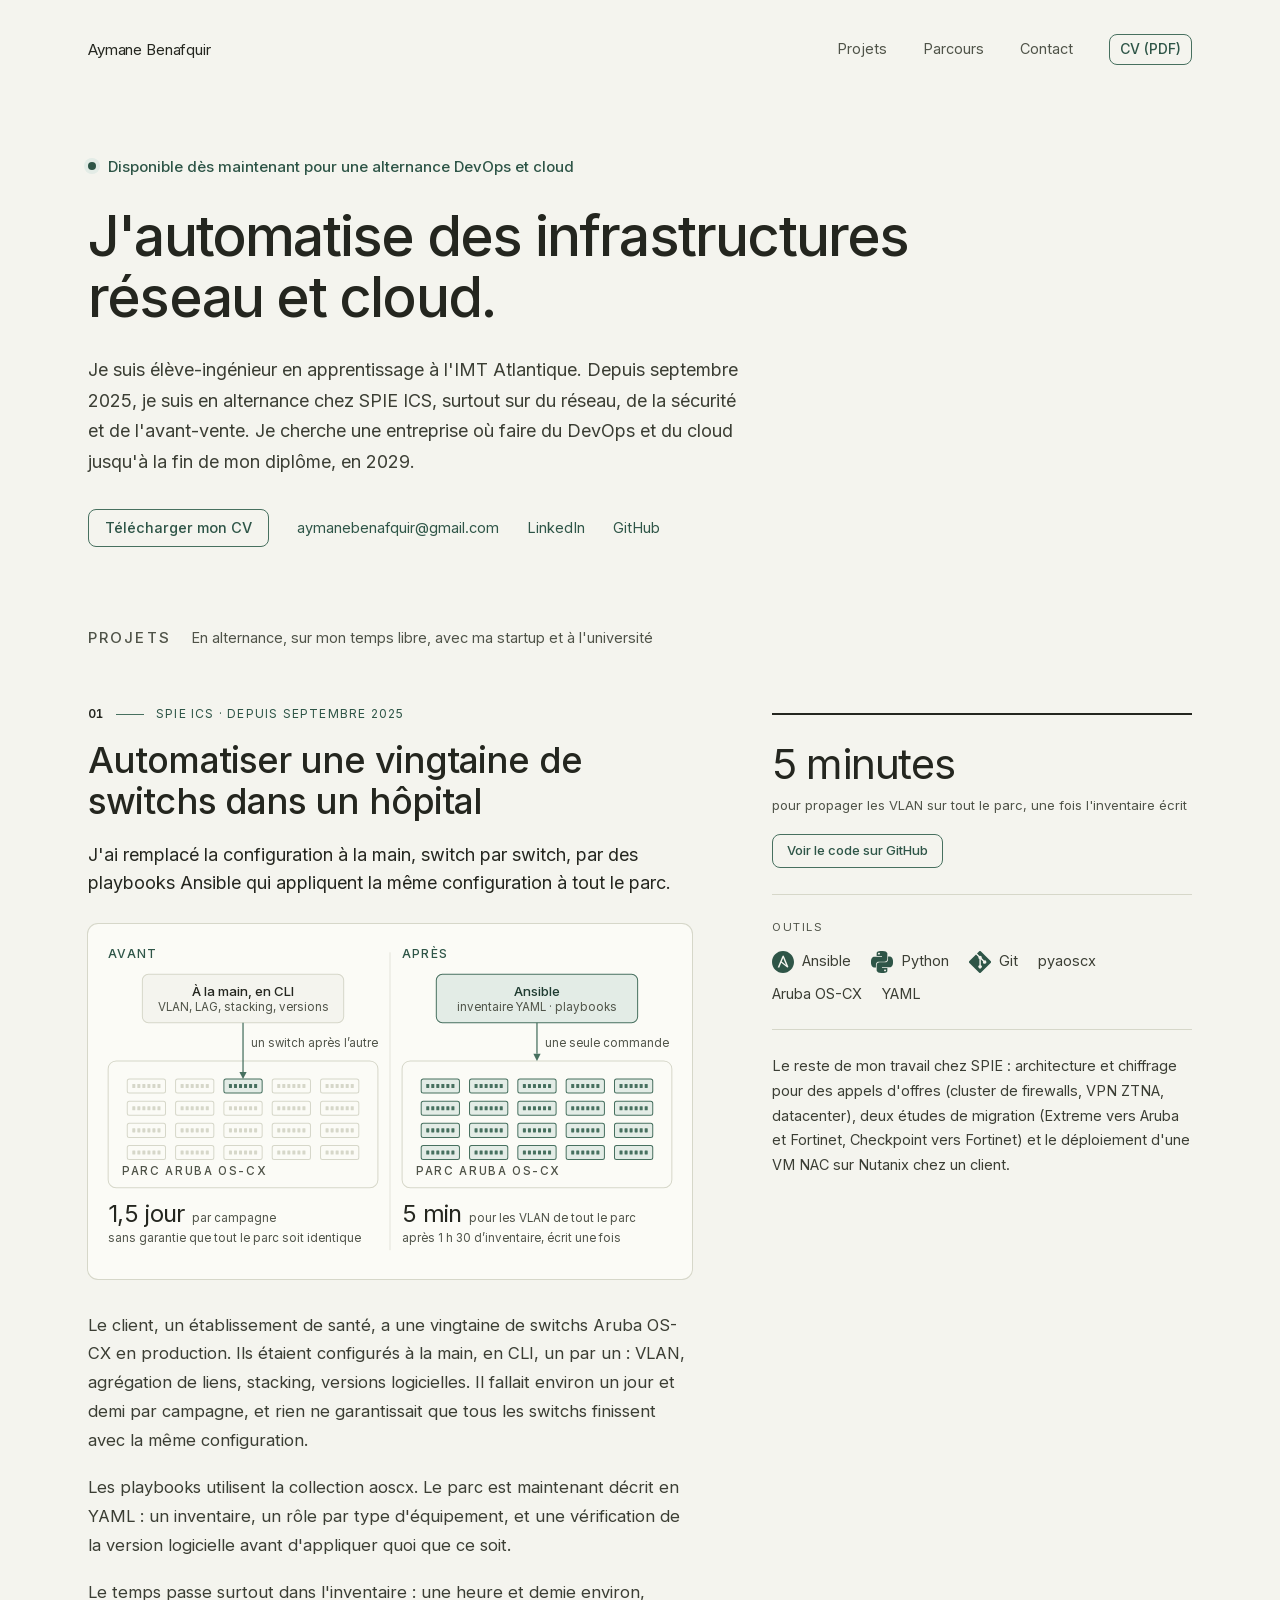
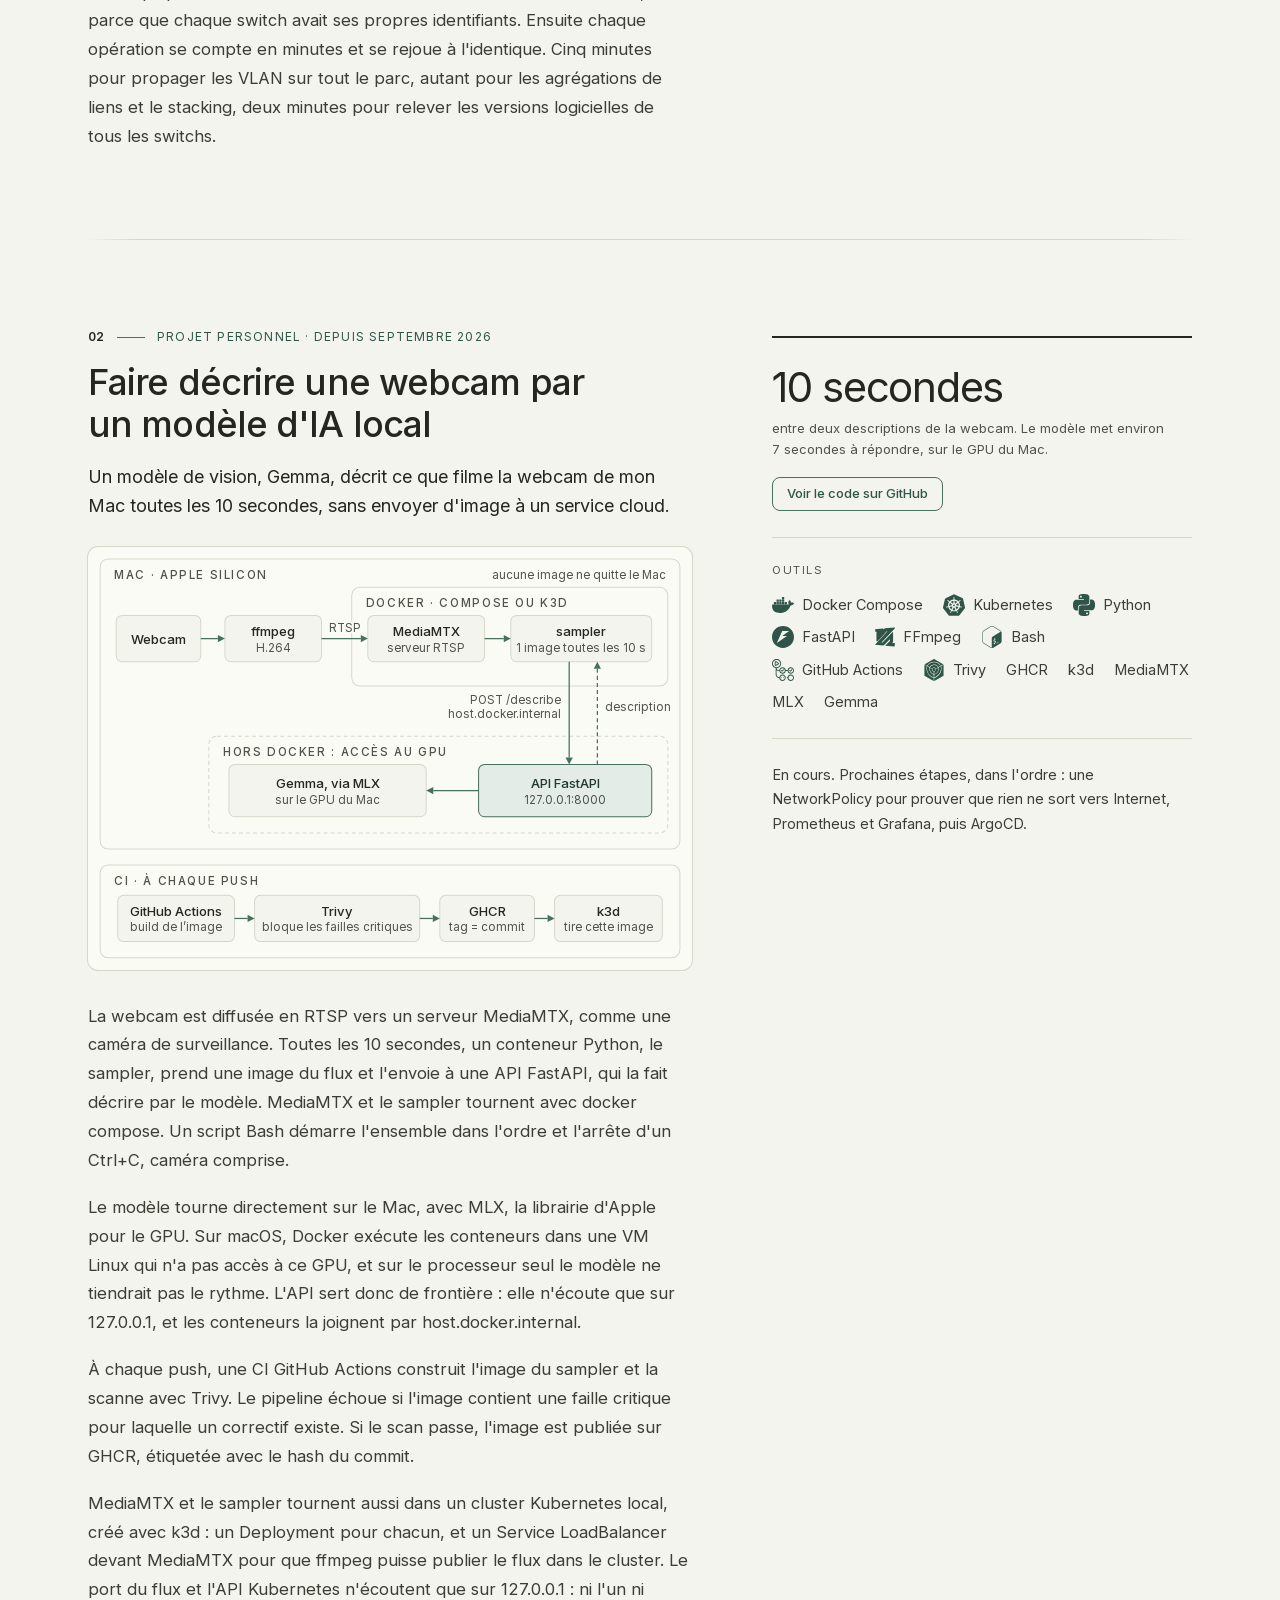
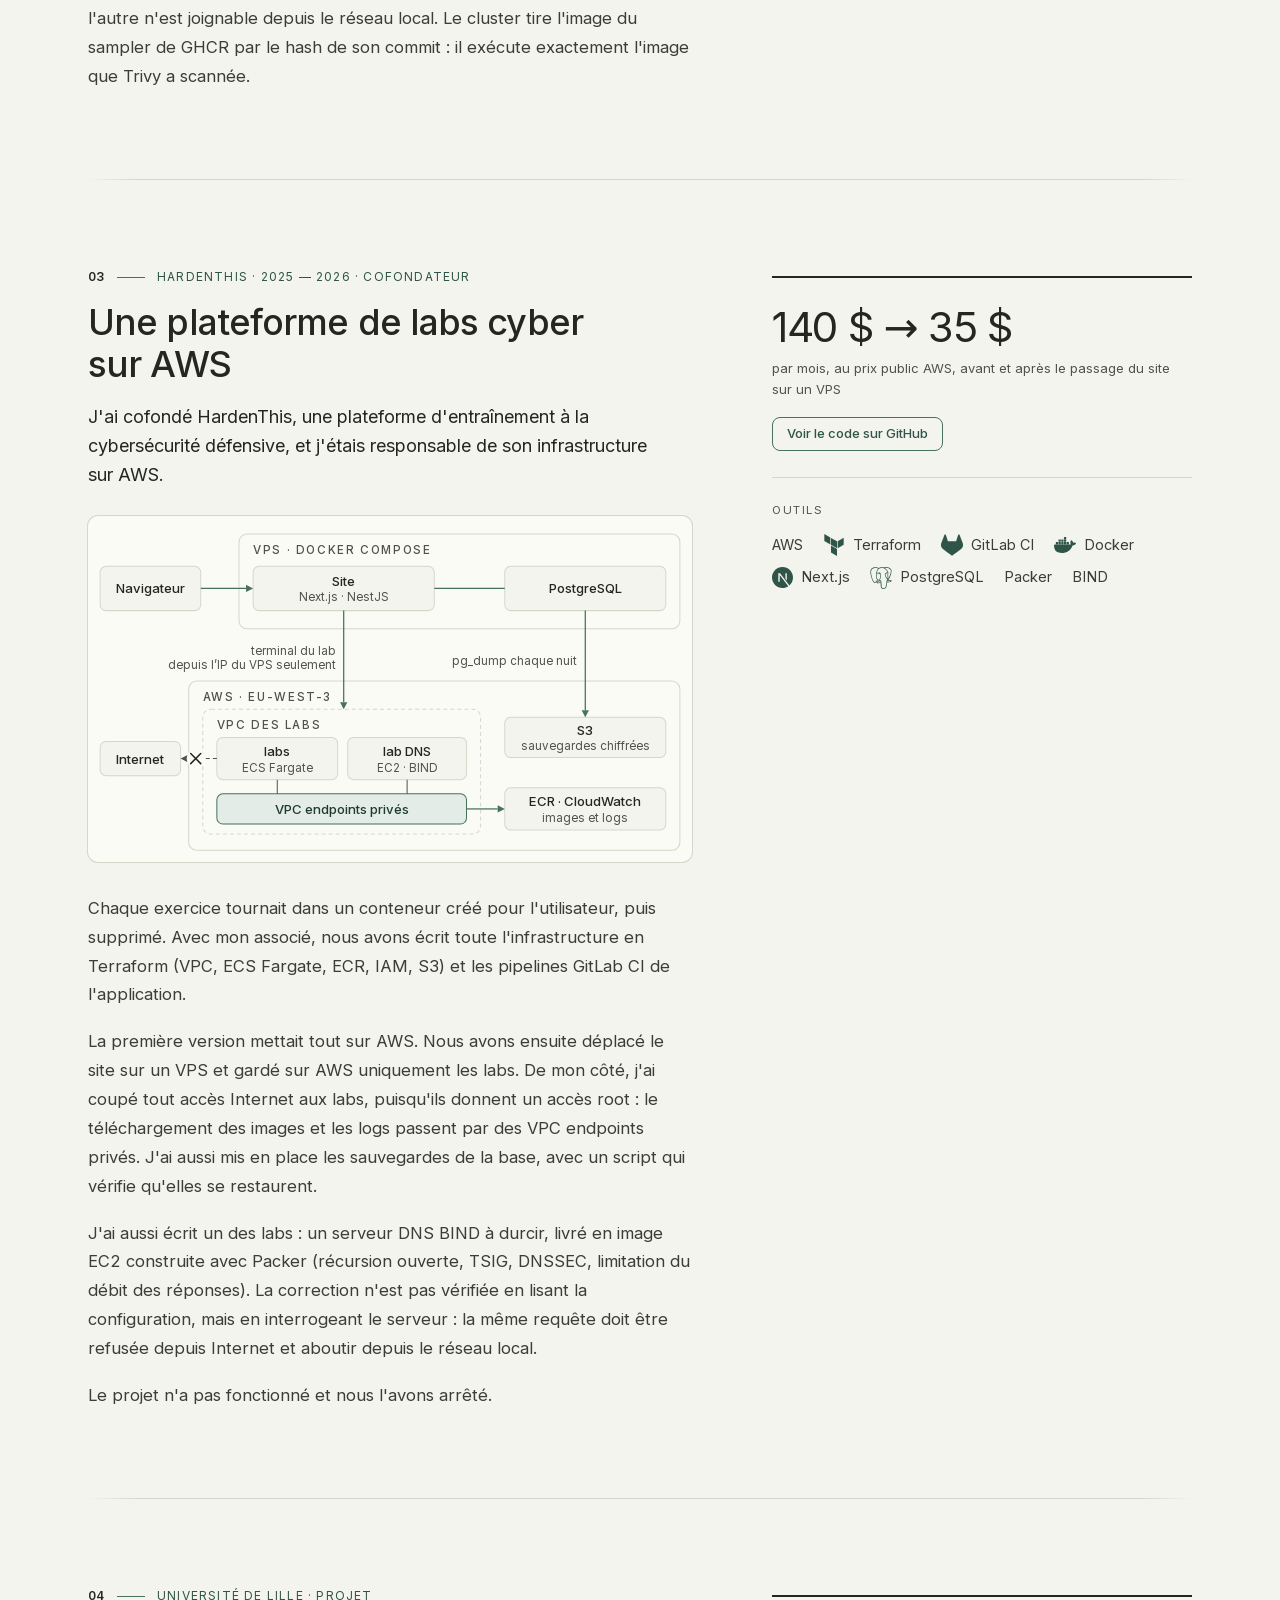
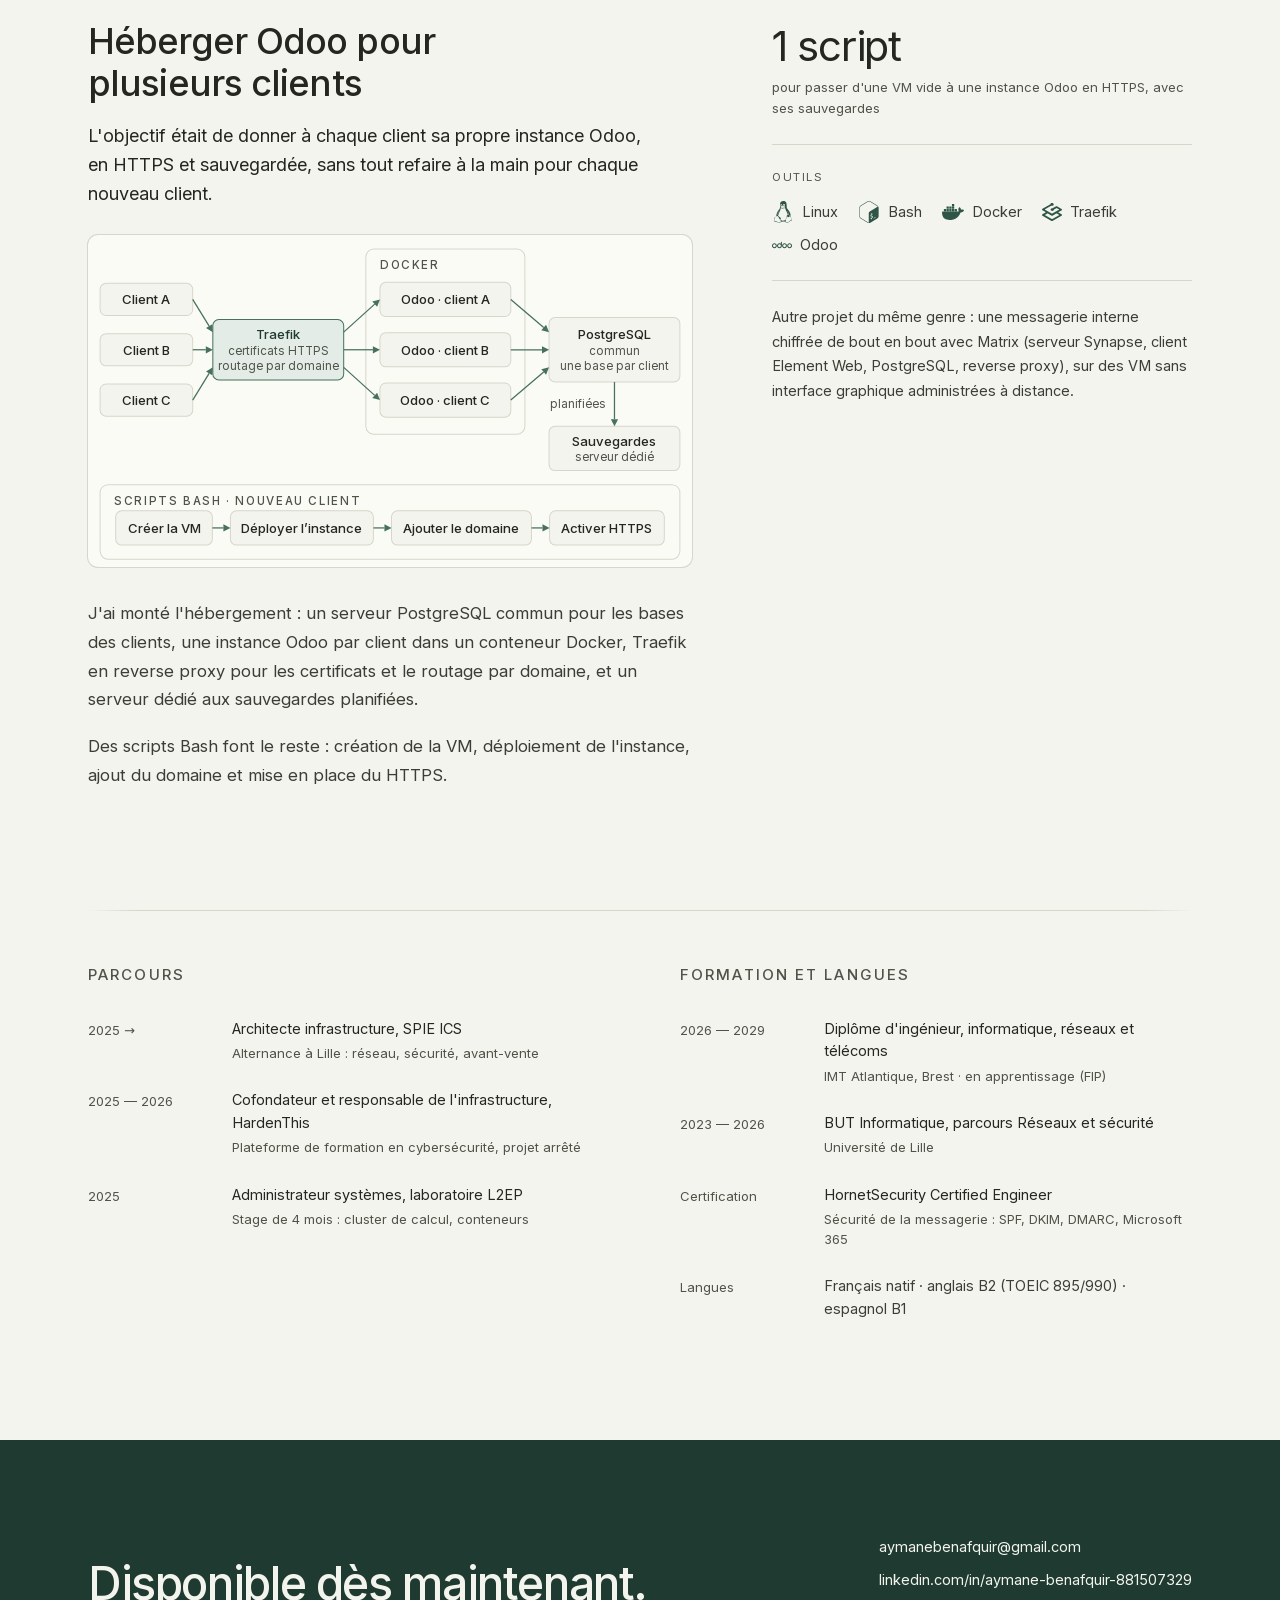
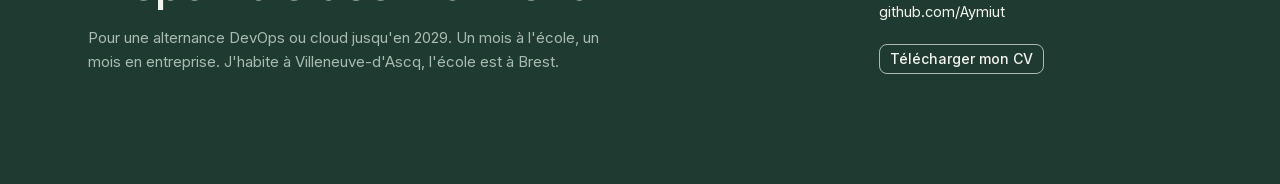
==== commit d7843b63: "Schéma d'architecture pour chaque projet, projets numérotés, pied de page en aplat" ====
--- a/index.html
+++ b/index.html
@@ -1,10 +1,529 @@
-<!DOCTYPE html><html lang="fr"><head><meta charset="utf-8"><meta name="viewport" content="width=device-width, initial-scale=1"><title>Aymane Benafquir · Alternance DevOps et cloud</title><meta name="description" content="Élève-ingénieur en apprentissage à l'IMT Atlantique, disponible dès maintenant pour une alternance DevOps et cloud jusqu'en 2029. Terraform, Ansible, Docker, AWS, GitLab CI."><meta name="author" content="Aymane Benafquir"><meta name="theme-color" content="#f4f4ee"><link rel="canonical" href="https://aymiut.github.io/"><link rel="alternate" hreflang="fr" href="https://aymiut.github.io/"><link rel="alternate" hreflang="en" href="https://aymiut.github.io/en/"><link rel="alternate" hreflang="x-default" href="https://aymiut.github.io/"><meta property="og:type" content="profile"><meta property="og:title" content="Aymane Benafquir · Alternance DevOps et cloud"><meta property="og:description" content="Élève-ingénieur en apprentissage à l'IMT Atlantique, disponible dès maintenant pour une alternance DevOps et cloud jusqu'en 2029. Terraform, Ansible, Docker, AWS, GitLab CI."><meta property="og:locale" content="fr_FR"><meta property="og:locale:alternate" content="en_US"><meta property="og:url" content="https://aymiut.github.io/"><link rel="icon" href="/favicon.svg" type="image/svg+xml"><style>@font-face{font-family:Inter-323dec1836a61db6;src:url("/_astro/fonts/e868cdf4720e9ea5.woff2") format("woff2");font-display:swap;unicode-range:U+0000-00FF,U+0131,U+0152-0153,U+02BB-02BC,U+02C6,U+02DA,U+02DC,U+0304,U+0308,U+0329,U+2000-206F,U+20AC,U+2122,U+2191,U+2193,U+2212,U+2215,U+FEFF,U+FFFD;font-weight:100 900;font-style:normal;}@font-face{font-family:"Inter-323dec1836a61db6 fallback: Arial";src:local("Arial");font-display:swap;font-weight:100 900;font-style:normal;size-adjust:107.1194%;ascent-override:90.4365%;descent-override:22.518%;line-gap-override:0%;}:root{--font-inter:Inter-323dec1836a61db6,"Inter-323dec1836a61db6 fallback: Arial",system-ui,-apple-system,"Segoe UI",sans-serif;}</style><link rel="preload" href="/_astro/fonts/e868cdf4720e9ea5.woff2" as="font" type="font/woff2" crossorigin><script type="application/ld+json">{"@context":"https://schema.org","@type":"Person","name":"Aymane Benafquir","jobTitle":"Élève-ingénieur en alternance, DevOps et cloud","description":"Élève-ingénieur en apprentissage à l'IMT Atlantique, disponible dès maintenant pour une alternance DevOps et cloud jusqu'en 2029. Terraform, Ansible, Docker, AWS, GitLab CI.","email":"mailto:aymanebenafquir@gmail.com","url":"https://aymiut.github.io/","sameAs":["https://www.linkedin.com/in/aymane-benafquir-881507329","https://github.com/Aymiut"],"worksFor":{"@type":"Organization","name":"SPIE ICS"},"alumniOf":[{"@type":"CollegeOrUniversity","name":"IMT Atlantique"},{"@type":"CollegeOrUniversity","name":"Université de Lille"}],"knowsAbout":["DevOps","Cloud AWS","Infrastructure réseau","Ansible","Terraform","Docker","Linux"]}</script><style>:root{color-scheme:light;--ground:#f4f4ee;--surface:#fbfbf6;--ink:#24261f;--body:#3b3e34;--muted:#4f5348;--rule:#d6d7c9;--rule-light:#e3e4d9;--accent:#2e5547;--accent-line:#47705f;--accent-tint:#e3ece6;--accent-tint-strong:#cfddd5;--accent-press:#1f3b31;--font-sans:var(--font-inter);--font-mono:ui-monospace, Menlo, Consolas, monospace;--fs-hero:clamp(36px, 5vw, 56px);--fs-h2:clamp(32px, 4.4vw, 46px);--fs-h3:clamp(26px, 3.4vw, 36px);--fs-stat:42px;--fs-lead:18px;--fs-body:16.5px;--fs-base:15px;--fs-item:14.5px;--fs-small:14.5px;--fs-xs:13px;--fs-eyebrow:12px;--fs-label:11.5px;--ls-hero:-.032em;--ls-tight:-.03em;--ls-h3:-.025em;--ls-title:-.015em;--ls-eyebrow:.1em;--ls-label:.14em;--page-max:1280px;--gutter:88px;--col-gap:80px;--aside-width:420px;--space-hero:56px;--space-band:96px;--space-section:120px;--space-work:80px;--space-case-gap:88px;--space-footer-top:130px;--space-footer-bottom:110px;--radius:8px;--radius-frame:10px;--radius-slot:6px;--rule-fade:48px}@media (width<=1100px){:root{--gutter:40px;--col-gap:56px;--space-hero:48px;--space-band:72px;--space-section:88px;--space-work:64px;--space-case-gap:64px;--space-footer-top:96px;--space-footer-bottom:72px;--rule-fade:24px}}@media (width<=640px){:root{--gutter:24px;--space-case-gap:56px}}*,:before,:after{box-sizing:border-box}html{-webkit-text-size-adjust:100%}@media (prefers-reduced-motion:no-preference){html{scroll-behavior:smooth}}body{background:var(--ground);color:var(--ink);font-family:var(--font-sans);font-size:var(--fs-base);-webkit-font-smoothing:antialiased;-moz-osx-font-smoothing:grayscale;margin:0;line-height:1.55}h1,h2,h3,h4{letter-spacing:var(--ls-title);margin:0;font-weight:500;line-height:1.12}p,figure,ul,ol{margin:0}img,svg{max-width:100%;display:block}a{color:var(--accent);text-underline-offset:3px;text-decoration:none}a:hover{color:var(--accent-line)}a:active{color:var(--accent-press)}:focus{outline:none}:focus-visible{outline:2px solid var(--accent);outline-offset:2px}::selection{background:#2e554738}.button{border:1px solid var(--accent-line);border-radius:var(--radius);color:var(--accent);font:500 14px/1.2 var(--font-sans);cursor:pointer;background:0 0;justify-content:center;align-items:center;gap:6px;padding:6px 10px;display:inline-flex}.button:hover{background:var(--accent-tint);border-color:var(--accent);color:var(--accent)}.button:active{background:var(--accent-tint-strong);color:var(--accent-press)}.shell{width:100%;max-width:var(--page-max);padding-inline:var(--gutter);margin-inline:auto}.rule{background:linear-gradient(to right, transparent, var(--rule) var(--rule-fade), var(--rule) calc(100% - var(--rule-fade)), transparent);border:0;height:1px}.logo-ink{filter:grayscale()contrast(1.05);opacity:.78;mix-blend-mode:multiply}.slot{border:1px dashed var(--rule);border-radius:var(--radius-slot);width:100%;height:100%;color:var(--muted);font:400 10.5px/1.35 var(--font-mono);text-align:center;background:repeating-linear-gradient(135deg,#2e55470d 0 6px,#0000 6px 12px);justify-content:center;align-items:center;padding:4px;display:flex}.logo-ink{object-fit:contain;width:auto;max-width:100%;height:auto;max-height:100%}.timeline__title[data-astro-cid-iuxs3ju7]{color:var(--muted);font-size:var(--fs-base);letter-spacing:var(--ls-label);text-transform:uppercase;margin-bottom:34px}.timeline__list[data-astro-cid-iuxs3ju7]{flex-direction:column;gap:26px;padding:0;list-style:none;display:flex}.timeline__row[data-astro-cid-iuxs3ju7]{font-size:var(--fs-item);grid-template-columns:120px 1fr;gap:24px;display:grid}.timeline__date[data-astro-cid-iuxs3ju7]{color:var(--muted);font-size:var(--fs-xs);padding-top:2px}.timeline__detail[data-astro-cid-iuxs3ju7]{color:var(--muted);font-size:var(--fs-xs);margin-top:3px}.timeline__plain[data-astro-cid-iuxs3ju7]{color:var(--body)}@media (width<=640px){.timeline__row[data-astro-cid-iuxs3ju7]{grid-template-columns:1fr;gap:6px}.timeline__date[data-astro-cid-iuxs3ju7]{padding-top:0}}.background[data-astro-cid-ten37dqi]{padding-top:var(--space-section);scroll-margin-top:32px}.background__grid[data-astro-cid-ten37dqi]{gap:var(--col-gap);grid-template-columns:1fr 1fr;padding-top:56px;display:grid}@media (width<=900px){.background__grid[data-astro-cid-ten37dqi]{grid-template-columns:1fr;gap:48px}}.contact[data-astro-cid-ubqjqawr]{padding-block:var(--space-footer-top) var(--space-footer-bottom);scroll-margin-top:32px}.contact__grid[data-astro-cid-ubqjqawr]{grid-template-columns:1fr auto;align-items:end;gap:64px;margin-top:56px;display:grid}.contact__title[data-astro-cid-ubqjqawr]{max-width:20ch;font-size:var(--fs-h2);letter-spacing:var(--ls-tight);text-wrap:pretty;margin-bottom:18px;line-height:1.1}.contact__subtitle[data-astro-cid-ubqjqawr]{color:var(--muted);font-size:var(--fs-base)}.contact__links[data-astro-cid-ubqjqawr]{font-size:var(--fs-item);flex-direction:column;align-items:flex-start;gap:10px;display:flex}.contact__cv[data-astro-cid-ubqjqawr]{margin-top:10px}@media (width<=900px){.contact__grid[data-astro-cid-ubqjqawr]{grid-template-columns:1fr;align-items:start;gap:40px;margin-top:44px}}.hero[data-astro-cid-ge2uvauf]{padding-top:var(--space-hero)}.hero__inner[data-astro-cid-ge2uvauf]{max-width:960px}.hero__status[data-astro-cid-ge2uvauf]{color:var(--accent);font-size:var(--fs-base);text-wrap:pretty;align-items:flex-start;gap:12px;margin-bottom:28px;font-weight:500;display:flex}.hero__status[data-astro-cid-ge2uvauf]:before{content:"";background:var(--accent);width:8px;height:8px;box-shadow:0 0 0 4px var(--accent-tint);border-radius:50%;flex:none;margin-top:calc(.775em - 4px)}.hero__title[data-astro-cid-ge2uvauf]{font-size:var(--fs-hero);letter-spacing:var(--ls-hero);text-wrap:pretty;line-height:1.08}.hero__lead[data-astro-cid-ge2uvauf]{max-width:60ch;color:var(--body);font-size:var(--fs-lead);text-wrap:pretty;margin-top:28px;line-height:1.7}.hero__actions[data-astro-cid-ge2uvauf]{font-size:var(--fs-item);flex-wrap:wrap;align-items:center;gap:12px 28px;margin-top:32px;display:flex}.hero__cv[data-astro-cid-ge2uvauf]{font-size:var(--fs-item);padding:9px 16px}@media (width<=1100px){.hero__status[data-astro-cid-ge2uvauf]{margin-bottom:22px}.hero__lead[data-astro-cid-ge2uvauf]{margin-top:22px}}.site-header[data-astro-cid-fzpbxy5g]{align-items:center;gap:36px;padding-block:34px;display:flex}.site-header__name[data-astro-cid-fzpbxy5g]{font-size:var(--fs-base);letter-spacing:-.01em;margin-right:auto}.site-header__nav[data-astro-cid-fzpbxy5g]{font-size:var(--fs-small);align-items:center;gap:36px;display:flex}.site-header__link[data-astro-cid-fzpbxy5g]{color:var(--muted)}.site-header__link[data-astro-cid-fzpbxy5g]:hover{color:var(--accent)}@media (width<=700px){.site-header[data-astro-cid-fzpbxy5g]{flex-wrap:wrap;gap:16px 24px;padding-block:24px}.site-header__name[data-astro-cid-fzpbxy5g]{flex:1 0 100%;margin-right:0}.site-header__nav[data-astro-cid-fzpbxy5g]{gap:20px;margin-right:auto}}.tool-icon[data-astro-cid-k4aetswt]{color:var(--accent);display:inline-flex}.tool-icon[data-astro-cid-k4aetswt] svg{width:auto;height:var(--tool-icon-height)}.case[data-astro-cid-p5wr5ghm]{grid-template-columns:1fr var(--aside-width);column-gap:var(--col-gap);grid-template-rows:auto 1fr;grid-template-areas:"head aside""body aside";display:grid}.case__head[data-astro-cid-p5wr5ghm]{grid-area:head}.case__body[data-astro-cid-p5wr5ghm]{grid-area:body}.case__aside[data-astro-cid-p5wr5ghm]{grid-area:aside;align-self:start;padding-top:8px}.case__eyebrow[data-astro-cid-p5wr5ghm]{color:var(--accent);font-size:var(--fs-eyebrow);letter-spacing:var(--ls-eyebrow);text-transform:uppercase;margin-bottom:16px}.case__title[data-astro-cid-p5wr5ghm]{max-width:22ch;font-size:var(--fs-h3);letter-spacing:var(--ls-h3);text-wrap:pretty;margin-bottom:18px;line-height:1.15}.case__summary[data-astro-cid-p5wr5ghm]{max-width:58ch;color:var(--ink);font-size:var(--fs-lead);text-wrap:pretty;margin-bottom:26px;line-height:1.6}.case__text[data-astro-cid-p5wr5ghm]{max-width:62ch;color:var(--body);font-size:var(--fs-body);line-height:1.75}.case__text[data-astro-cid-p5wr5ghm]+.case__text[data-astro-cid-p5wr5ghm]{margin-top:18px}.case__block[data-astro-cid-p5wr5ghm]{border-top:1px solid var(--rule);padding:24px 0}.case__block[data-astro-cid-p5wr5ghm]:last-child{padding-bottom:0}.case__block--stat[data-astro-cid-p5wr5ghm]{border-top:2px solid var(--ink);padding:28px 0 26px}.case__stat[data-astro-cid-p5wr5ghm]{font-size:var(--fs-stat);letter-spacing:var(--ls-tight);line-height:1}.case__stat-caption[data-astro-cid-p5wr5ghm]{color:var(--muted);font-size:var(--fs-xs);margin-top:10px;line-height:1.6}.case__code[data-astro-cid-p5wr5ghm]{font-size:var(--fs-xs);margin-top:18px;padding:8px 14px}.case__label[data-astro-cid-p5wr5ghm]{color:var(--muted);font-size:var(--fs-label);letter-spacing:var(--ls-label);text-transform:uppercase;margin-bottom:14px}.case__tools[data-astro-cid-p5wr5ghm]{flex-wrap:wrap;align-items:center;gap:10px 20px;padding:0;list-style:none;display:flex}.case__tool[data-astro-cid-p5wr5ghm]{align-items:center;gap:8px;display:inline-flex}.case__tool-name[data-astro-cid-p5wr5ghm]{color:var(--body);font-size:var(--fs-item)}.case__note[data-astro-cid-p5wr5ghm]{color:var(--body);font-size:var(--fs-small);line-height:1.7}.case__shot[data-astro-cid-p5wr5ghm]{border-radius:var(--radius-frame);background:var(--surface);height:210px;box-shadow:0 0 0 1px var(--rule);overflow:hidden}.case__shot[data-astro-cid-p5wr5ghm] img{object-fit:cover;width:100%;height:100%}@media (width<=1100px){.case[data-astro-cid-p5wr5ghm]{grid-template:"head""aside""body"/1fr}.case__aside[data-astro-cid-p5wr5ghm]{max-width:520px;margin-bottom:36px;padding-top:0}}.work[data-astro-cid-2bvzee3v]{padding-top:var(--space-work);scroll-margin-top:32px}.work__head[data-astro-cid-2bvzee3v]{align-items:baseline;gap:20px;margin-bottom:56px;display:flex}.work__title[data-astro-cid-2bvzee3v]{color:var(--muted);font-size:var(--fs-base);letter-spacing:var(--ls-label);text-transform:uppercase}.work__gloss[data-astro-cid-2bvzee3v]{color:var(--muted);font-size:var(--fs-small)}.work__list[data-astro-cid-2bvzee3v]{gap:var(--space-case-gap);flex-direction:column;display:flex}@media (width<=700px){.work__head[data-astro-cid-2bvzee3v]{flex-direction:column;gap:10px;margin-bottom:48px}}
+<!DOCTYPE html><html lang="fr"><head><meta charset="utf-8"><meta name="viewport" content="width=device-width, initial-scale=1"><title>Aymane Benafquir · Alternance DevOps et cloud</title><meta name="description" content="Élève-ingénieur en apprentissage à l'IMT Atlantique, disponible dès maintenant pour une alternance DevOps et cloud jusqu'en 2029. Terraform, Ansible, Docker, AWS, GitLab CI."><meta name="author" content="Aymane Benafquir"><meta name="theme-color" content="#f4f4ee"><link rel="canonical" href="https://aymiut.github.io/"><link rel="alternate" hreflang="fr" href="https://aymiut.github.io/"><link rel="alternate" hreflang="en" href="https://aymiut.github.io/en/"><link rel="alternate" hreflang="x-default" href="https://aymiut.github.io/"><meta property="og:type" content="profile"><meta property="og:title" content="Aymane Benafquir · Alternance DevOps et cloud"><meta property="og:description" content="Élève-ingénieur en apprentissage à l'IMT Atlantique, disponible dès maintenant pour une alternance DevOps et cloud jusqu'en 2029. Terraform, Ansible, Docker, AWS, GitLab CI."><meta property="og:locale" content="fr_FR"><meta property="og:locale:alternate" content="en_US"><meta property="og:url" content="https://aymiut.github.io/"><link rel="icon" href="/favicon.svg" type="image/svg+xml"><style>@font-face{font-family:Inter-323dec1836a61db6;src:url("/_astro/fonts/e868cdf4720e9ea5.woff2") format("woff2");font-display:swap;unicode-range:U+0000-00FF,U+0131,U+0152-0153,U+02BB-02BC,U+02C6,U+02DA,U+02DC,U+0304,U+0308,U+0329,U+2000-206F,U+20AC,U+2122,U+2191,U+2193,U+2212,U+2215,U+FEFF,U+FFFD;font-weight:100 900;font-style:normal;}@font-face{font-family:"Inter-323dec1836a61db6 fallback: Arial";src:local("Arial");font-display:swap;font-weight:100 900;font-style:normal;size-adjust:107.1194%;ascent-override:90.4365%;descent-override:22.518%;line-gap-override:0%;}:root{--font-inter:Inter-323dec1836a61db6,"Inter-323dec1836a61db6 fallback: Arial",system-ui,-apple-system,"Segoe UI",sans-serif;}</style><link rel="preload" href="/_astro/fonts/e868cdf4720e9ea5.woff2" as="font" type="font/woff2" crossorigin><script type="application/ld+json">{"@context":"https://schema.org","@type":"Person","name":"Aymane Benafquir","jobTitle":"Élève-ingénieur en alternance, DevOps et cloud","description":"Élève-ingénieur en apprentissage à l'IMT Atlantique, disponible dès maintenant pour une alternance DevOps et cloud jusqu'en 2029. Terraform, Ansible, Docker, AWS, GitLab CI.","email":"mailto:aymanebenafquir@gmail.com","url":"https://aymiut.github.io/","sameAs":["https://www.linkedin.com/in/aymane-benafquir-881507329","https://github.com/Aymiut"],"worksFor":{"@type":"Organization","name":"SPIE ICS"},"alumniOf":[{"@type":"CollegeOrUniversity","name":"IMT Atlantique"},{"@type":"CollegeOrUniversity","name":"Université de Lille"}],"knowsAbout":["DevOps","Cloud AWS","Infrastructure réseau","Ansible","Terraform","Docker","Linux"]}</script><style>:root{color-scheme:light;--ground:#f4f4ee;--surface:#fbfbf6;--ink:#24261f;--body:#3b3e34;--muted:#4f5348;--rule:#d6d7c9;--rule-light:#e3e4d9;--accent:#2e5547;--accent-line:#47705f;--accent-tint:#e3ece6;--accent-tint-strong:#cfddd5;--accent-press:#1f3b31;--band:#1f3b31;--on-band:#f4f4ee;--on-band-muted:#a9bbb0;--on-band-hover:#f4f4ee14;--on-band-press:#f4f4ee29;--font-sans:var(--font-inter);--font-mono:ui-monospace, Menlo, Consolas, monospace;--fs-hero:clamp(36px, 5vw, 56px);--fs-h2:clamp(32px, 4.4vw, 46px);--fs-h3:clamp(26px, 3.4vw, 36px);--fs-stat:42px;--fs-lead:18px;--fs-body:16.5px;--fs-base:15px;--fs-item:14.5px;--fs-small:14.5px;--fs-xs:13px;--fs-eyebrow:12px;--fs-label:11.5px;--ls-hero:-.032em;--ls-tight:-.03em;--ls-h3:-.025em;--ls-title:-.015em;--ls-eyebrow:.1em;--ls-label:.14em;--page-max:1280px;--gutter:88px;--col-gap:80px;--aside-width:420px;--space-hero:56px;--space-band:96px;--space-section:120px;--space-work:80px;--space-case-gap:88px;--space-footer-top:130px;--space-footer-bottom:110px;--radius:8px;--radius-frame:10px;--radius-slot:6px;--rule-fade:48px}@media (width<=1100px){:root{--gutter:40px;--col-gap:56px;--space-hero:48px;--space-band:72px;--space-section:88px;--space-work:64px;--space-case-gap:64px;--space-footer-top:96px;--space-footer-bottom:72px;--rule-fade:24px}}@media (width<=640px){:root{--gutter:24px;--space-case-gap:56px}}*,:before,:after{box-sizing:border-box}html{-webkit-text-size-adjust:100%}@media (prefers-reduced-motion:no-preference){html{scroll-behavior:smooth}}body{background:var(--ground);color:var(--ink);font-family:var(--font-sans);font-size:var(--fs-base);-webkit-font-smoothing:antialiased;-moz-osx-font-smoothing:grayscale;margin:0;line-height:1.55}h1,h2,h3,h4{letter-spacing:var(--ls-title);margin:0;font-weight:500;line-height:1.12}p,figure,ul,ol{margin:0}img,svg{max-width:100%;display:block}a{color:var(--accent);text-underline-offset:3px;text-decoration:none}a:hover{color:var(--accent-line)}a:active{color:var(--accent-press)}:focus{outline:none}:focus-visible{outline:2px solid var(--accent);outline-offset:2px}::selection{background:#2e554738}.button{border:1px solid var(--accent-line);border-radius:var(--radius);color:var(--accent);font:500 14px/1.2 var(--font-sans);cursor:pointer;background:0 0;justify-content:center;align-items:center;gap:6px;padding:6px 10px;display:inline-flex}.button:hover{background:var(--accent-tint);border-color:var(--accent);color:var(--accent)}.button:active{background:var(--accent-tint-strong);color:var(--accent-press)}.shell{width:100%;max-width:var(--page-max);padding-inline:var(--gutter);margin-inline:auto}.rule{background:linear-gradient(to right, transparent, var(--rule) var(--rule-fade), var(--rule) calc(100% - var(--rule-fade)), transparent);border:0;height:1px}.logo-ink{filter:grayscale()contrast(1.05);opacity:.78;mix-blend-mode:multiply}.slot{border:1px dashed var(--rule);border-radius:var(--radius-slot);width:100%;height:100%;color:var(--muted);font:400 10.5px/1.35 var(--font-mono);text-align:center;background:repeating-linear-gradient(135deg,#2e55470d 0 6px,#0000 6px 12px);justify-content:center;align-items:center;padding:4px;display:flex}.logo-ink{object-fit:contain;width:auto;max-width:100%;height:auto;max-height:100%}.timeline__title[data-astro-cid-iuxs3ju7]{color:var(--muted);font-size:var(--fs-base);letter-spacing:var(--ls-label);text-transform:uppercase;margin-bottom:34px}.timeline__list[data-astro-cid-iuxs3ju7]{flex-direction:column;gap:26px;padding:0;list-style:none;display:flex}.timeline__row[data-astro-cid-iuxs3ju7]{font-size:var(--fs-item);grid-template-columns:120px 1fr;gap:24px;display:grid}.timeline__date[data-astro-cid-iuxs3ju7]{color:var(--muted);font-size:var(--fs-xs);padding-top:2px}.timeline__detail[data-astro-cid-iuxs3ju7]{color:var(--muted);font-size:var(--fs-xs);margin-top:3px}.timeline__plain[data-astro-cid-iuxs3ju7]{color:var(--body)}@media (width<=640px){.timeline__row[data-astro-cid-iuxs3ju7]{grid-template-columns:1fr;gap:6px}.timeline__date[data-astro-cid-iuxs3ju7]{padding-top:0}}.background[data-astro-cid-ten37dqi]{padding-top:var(--space-section);scroll-margin-top:32px}.background__grid[data-astro-cid-ten37dqi]{gap:var(--col-gap);grid-template-columns:1fr 1fr;padding-top:56px;display:grid}@media (width<=900px){.background__grid[data-astro-cid-ten37dqi]{grid-template-columns:1fr;gap:48px}}.contact[data-astro-cid-ubqjqawr]{margin-top:var(--space-section);padding-block:var(--space-band) var(--space-footer-bottom);background:var(--band);color:var(--on-band);scroll-margin-top:0}.contact[data-astro-cid-ubqjqawr] [data-astro-cid-ubqjqawr]::selection{background:#f4f4ee3d}.contact[data-astro-cid-ubqjqawr] [data-astro-cid-ubqjqawr]:focus-visible{outline-color:var(--on-band)}.contact__grid[data-astro-cid-ubqjqawr]{grid-template-columns:1fr auto;align-items:end;gap:64px;display:grid}.contact__title[data-astro-cid-ubqjqawr]{max-width:20ch;font-size:var(--fs-h2);letter-spacing:var(--ls-tight);text-wrap:pretty;margin-bottom:18px;line-height:1.1}.contact__subtitle[data-astro-cid-ubqjqawr]{max-width:60ch;color:var(--on-band-muted);font-size:var(--fs-base);line-height:1.6}.contact__links[data-astro-cid-ubqjqawr]{font-size:var(--fs-item);flex-direction:column;align-items:flex-start;gap:10px;display:flex}.contact__links[data-astro-cid-ubqjqawr] a[data-astro-cid-ubqjqawr]{color:var(--on-band)}.contact__links[data-astro-cid-ubqjqawr] a[data-astro-cid-ubqjqawr]:hover{color:var(--on-band);text-decoration:underline}.contact__cv[data-astro-cid-ubqjqawr]{border-color:var(--on-band-muted);margin-top:10px}.contact__links[data-astro-cid-ubqjqawr] .contact__cv[data-astro-cid-ubqjqawr]:hover{background:var(--on-band-hover);border-color:var(--on-band);text-decoration:none}.contact__links[data-astro-cid-ubqjqawr] .contact__cv[data-astro-cid-ubqjqawr]:active{background:var(--on-band-press)}@media (width<=900px){.contact__grid[data-astro-cid-ubqjqawr]{grid-template-columns:1fr;align-items:start;gap:40px}}.hero[data-astro-cid-ge2uvauf]{padding-top:var(--space-hero)}.hero__inner[data-astro-cid-ge2uvauf]{max-width:960px}.hero__status[data-astro-cid-ge2uvauf]{color:var(--accent);font-size:var(--fs-base);text-wrap:pretty;align-items:flex-start;gap:12px;margin-bottom:28px;font-weight:500;display:flex}.hero__status[data-astro-cid-ge2uvauf]:before{content:"";background:var(--accent);width:8px;height:8px;box-shadow:0 0 0 4px var(--accent-tint);border-radius:50%;flex:none;margin-top:calc(.775em - 4px)}.hero__title[data-astro-cid-ge2uvauf]{font-size:var(--fs-hero);letter-spacing:var(--ls-hero);text-wrap:pretty;line-height:1.08}.hero__lead[data-astro-cid-ge2uvauf]{max-width:60ch;color:var(--body);font-size:var(--fs-lead);text-wrap:pretty;margin-top:28px;line-height:1.7}.hero__actions[data-astro-cid-ge2uvauf]{font-size:var(--fs-item);flex-wrap:wrap;align-items:center;gap:12px 28px;margin-top:32px;display:flex}.hero__cv[data-astro-cid-ge2uvauf]{font-size:var(--fs-item);padding:9px 16px}@media (width<=1100px){.hero__status[data-astro-cid-ge2uvauf]{margin-bottom:22px}.hero__lead[data-astro-cid-ge2uvauf]{margin-top:22px}}.site-header[data-astro-cid-fzpbxy5g]{align-items:center;gap:36px;padding-block:34px;display:flex}.site-header__name[data-astro-cid-fzpbxy5g]{font-size:var(--fs-base);letter-spacing:-.01em;margin-right:auto}.site-header__nav[data-astro-cid-fzpbxy5g]{font-size:var(--fs-small);align-items:center;gap:36px;display:flex}.site-header__link[data-astro-cid-fzpbxy5g]{color:var(--muted)}.site-header__link[data-astro-cid-fzpbxy5g]:hover{color:var(--accent)}@media (width<=700px){.site-header[data-astro-cid-fzpbxy5g]{flex-wrap:wrap;gap:16px 24px;padding-block:24px}.site-header__name[data-astro-cid-fzpbxy5g]{flex:1 0 100%;margin-right:0}.site-header__nav[data-astro-cid-fzpbxy5g]{gap:20px;margin-right:auto}}.tool-icon[data-astro-cid-k4aetswt]{color:var(--accent);display:inline-flex}.tool-icon[data-astro-cid-k4aetswt] svg{width:auto;height:var(--tool-icon-height)}.case[data-astro-cid-p5wr5ghm]{grid-template-columns:1fr var(--aside-width);column-gap:var(--col-gap);grid-template-rows:auto 1fr;grid-template-areas:"head aside""body aside";display:grid}.case__head[data-astro-cid-p5wr5ghm]{grid-area:head}.case__body[data-astro-cid-p5wr5ghm]{grid-area:body;min-width:0}.case__aside[data-astro-cid-p5wr5ghm]{grid-area:aside;align-self:start;padding-top:8px;position:sticky;top:32px}.case__eyebrow[data-astro-cid-p5wr5ghm]{color:var(--accent);font-size:var(--fs-eyebrow);letter-spacing:var(--ls-eyebrow);text-transform:uppercase;flex-wrap:wrap;align-items:center;gap:6px 12px;margin-bottom:16px;display:flex}.case__index[data-astro-cid-p5wr5ghm]{color:var(--ink);font-variant-numeric:tabular-nums;letter-spacing:.04em;align-items:center;gap:12px;font-weight:600;display:inline-flex}.case__index[data-astro-cid-p5wr5ghm]:after{content:"";background:var(--accent-line);width:28px;height:1px}.case__title[data-astro-cid-p5wr5ghm]{max-width:22ch;font-size:var(--fs-h3);letter-spacing:var(--ls-h3);text-wrap:pretty;margin-bottom:18px;line-height:1.15}.case__summary[data-astro-cid-p5wr5ghm]{max-width:58ch;color:var(--ink);font-size:var(--fs-lead);text-wrap:pretty;margin-bottom:26px;line-height:1.6}.case__text[data-astro-cid-p5wr5ghm]{max-width:62ch;color:var(--body);font-size:var(--fs-body);line-height:1.75}.case__text[data-astro-cid-p5wr5ghm]+.case__text[data-astro-cid-p5wr5ghm]{margin-top:18px}.case__block[data-astro-cid-p5wr5ghm]{border-top:1px solid var(--rule);padding:24px 0}.case__block[data-astro-cid-p5wr5ghm]:last-child{padding-bottom:0}.case__block--stat[data-astro-cid-p5wr5ghm]{border-top:2px solid var(--ink);padding:28px 0 26px}.case__stat[data-astro-cid-p5wr5ghm]{font-size:var(--fs-stat);letter-spacing:var(--ls-tight);line-height:1}.case__stat-caption[data-astro-cid-p5wr5ghm]{color:var(--muted);font-size:var(--fs-xs);margin-top:10px;line-height:1.6}.case__code[data-astro-cid-p5wr5ghm]{font-size:var(--fs-xs);margin-top:18px;padding:8px 14px}.case__label[data-astro-cid-p5wr5ghm]{color:var(--muted);font-size:var(--fs-label);letter-spacing:var(--ls-label);text-transform:uppercase;margin-bottom:14px}.case__tools[data-astro-cid-p5wr5ghm]{flex-wrap:wrap;align-items:center;gap:10px 20px;padding:0;list-style:none;display:flex}.case__tool[data-astro-cid-p5wr5ghm]{align-items:center;gap:8px;display:inline-flex}.case__tool-name[data-astro-cid-p5wr5ghm]{color:var(--body);font-size:var(--fs-item)}.case__note[data-astro-cid-p5wr5ghm]{color:var(--body);font-size:var(--fs-small);line-height:1.7}.case__shot[data-astro-cid-p5wr5ghm]{border-radius:var(--radius-frame);background:var(--surface);height:210px;box-shadow:0 0 0 1px var(--rule);overflow:hidden}.case__shot[data-astro-cid-p5wr5ghm] img{object-fit:cover;width:100%;height:100%}.case__diagram[data-astro-cid-p5wr5ghm]{border-radius:var(--radius-frame);background:var(--surface);max-width:640px;box-shadow:0 0 0 1px var(--rule);margin-bottom:32px;overflow-x:auto}.case__diagram[data-astro-cid-p5wr5ghm] svg{width:100%;height:auto}.case__diagram[data-astro-cid-p5wr5ghm] .dg-group{fill:none;stroke:var(--rule)}.case__diagram[data-astro-cid-p5wr5ghm] .dg-group--dashed{stroke-dasharray:4 3}.case__diagram[data-astro-cid-p5wr5ghm] .dg-glabel{fill:var(--muted);font-size:var(--fs-label);letter-spacing:var(--ls-label);font-weight:500}.case__diagram[data-astro-cid-p5wr5ghm] .dg-eyebrow{fill:var(--accent);font-size:var(--fs-eyebrow);letter-spacing:var(--ls-eyebrow);font-weight:500}.case__diagram[data-astro-cid-p5wr5ghm] .dg-node{fill:var(--ground);stroke:var(--rule)}.case__diagram[data-astro-cid-p5wr5ghm] .dg-node--key{fill:var(--accent-tint);stroke:var(--accent-line)}.case__diagram[data-astro-cid-p5wr5ghm] .dg-name{fill:var(--ink);font-size:var(--fs-xs);font-weight:500}.case__diagram[data-astro-cid-p5wr5ghm] .dg-name--key{fill:var(--accent-press)}.case__diagram[data-astro-cid-p5wr5ghm] .dg-sub,.case__diagram[data-astro-cid-p5wr5ghm] .dg-note{fill:var(--muted);font-size:var(--fs-label)}.case__diagram[data-astro-cid-p5wr5ghm] .dg-big{fill:var(--ink);letter-spacing:var(--ls-tight);font-size:24px}.case__diagram[data-astro-cid-p5wr5ghm] .dg-edge{fill:none;stroke:var(--accent-line);stroke-width:1.25px}.case__diagram[data-astro-cid-p5wr5ghm] .dg-edge--dashed{stroke-dasharray:4 3}.case__diagram[data-astro-cid-p5wr5ghm] .dg-edge--muted{stroke:var(--muted);stroke-width:1px}.case__diagram[data-astro-cid-p5wr5ghm] .dg-head{fill:var(--accent-line)}.case__diagram[data-astro-cid-p5wr5ghm] .dg-head--muted{fill:var(--muted)}.case__diagram[data-astro-cid-p5wr5ghm] .dg-elabel{fill:var(--muted);font-size:var(--fs-label);paint-order:stroke;stroke:var(--surface);stroke-width:4px;stroke-linejoin:round}.case__diagram[data-astro-cid-p5wr5ghm] .dg-knock{fill:var(--surface)}.case__diagram[data-astro-cid-p5wr5ghm] .dg-cross{stroke:var(--ink);stroke-width:1.5px;stroke-linecap:round}.case__diagram[data-astro-cid-p5wr5ghm] .dg-divider{stroke:var(--rule-light)}.case__diagram[data-astro-cid-p5wr5ghm] .dg-switch .dg-box{fill:none;stroke:var(--rule)}.case__diagram[data-astro-cid-p5wr5ghm] .dg-switch .dg-port{fill:var(--rule);stroke:none}.case__diagram[data-astro-cid-p5wr5ghm] .dg-switch--on .dg-box{fill:var(--accent-tint);stroke:var(--accent-line)}.case__diagram[data-astro-cid-p5wr5ghm] .dg-switch--on .dg-port{fill:var(--accent-line)}@media (width<=1100px){.case[data-astro-cid-p5wr5ghm]{grid-template:"head""aside""body"/1fr}.case__aside[data-astro-cid-p5wr5ghm]{max-width:520px;margin-bottom:36px;padding-top:0;position:static}}@supports (animation-timeline:view()){@media (prefers-reduced-motion:no-preference){.case__diagram[data-astro-cid-p5wr5ghm]{view-timeline:--diagram block}.case__diagram[data-astro-cid-p5wr5ghm] [pathLength]{stroke-dasharray:1;animation:linear both diagram-draw}.case__diagram[data-astro-cid-p5wr5ghm] :is(.dg-head,.dg-elabel,.dg-edge--dashed,.dg-cross,.dg-knock){animation:linear both diagram-fade}.case__diagram[data-astro-cid-p5wr5ghm] .dg-switch--batch .dg-box{animation:linear both diagram-light-box}.case__diagram[data-astro-cid-p5wr5ghm] .dg-switch--batch .dg-port{animation:linear both diagram-light-port}.case__diagram[data-astro-cid-p5wr5ghm] svg [pathLength]{animation-timeline:--diagram;animation-range:entry entry 85%}.case__diagram[data-astro-cid-p5wr5ghm] svg :is(.dg-head,.dg-elabel,.dg-edge--dashed,.dg-cross,.dg-knock){animation-timeline:--diagram;animation-range:entry 55% entry 95%}.case__diagram[data-astro-cid-p5wr5ghm] svg .dg-switch--batch :is(.dg-box,.dg-port){animation-timeline:--diagram;animation-range:entry 85%}}}@keyframes diagram-draw{0%{stroke-dashoffset:1px}to{stroke-dashoffset:0}}@keyframes diagram-fade{0%{opacity:0}}@keyframes diagram-light-box{0%{fill:#0000;stroke:var(--rule)}}@keyframes diagram-light-port{0%{fill:var(--rule)}}@media (width<=640px){.case__diagram[data-astro-cid-p5wr5ghm]{box-shadow:inset 0 0 0 1px var(--rule);mask-image:linear-gradient(to left, transparent, #000 var(--diagram-fade))}.case__diagram[data-astro-cid-p5wr5ghm] svg{width:max(520px,100%);max-width:none}}@supports (animation-timeline:scroll()){@media (width<=640px){.case__diagram[data-astro-cid-p5wr5ghm]{animation:linear both diagram-scroll-hint}figure[data-astro-cid-p5wr5ghm].case__diagram{animation-timeline:scroll(self inline)}}}@property --diagram-fade{syntax:"<length>";inherits:false;initial-value:0}@keyframes diagram-scroll-hint{0%{--diagram-fade:56px}to{--diagram-fade:0px}}.work[data-astro-cid-2bvzee3v]{padding-top:var(--space-work);scroll-margin-top:32px}.work__head[data-astro-cid-2bvzee3v]{align-items:baseline;gap:20px;margin-bottom:56px;display:flex}.work__title[data-astro-cid-2bvzee3v]{color:var(--muted);font-size:var(--fs-base);letter-spacing:var(--ls-label);text-transform:uppercase}.work__gloss[data-astro-cid-2bvzee3v]{color:var(--muted);font-size:var(--fs-small)}.work__list[data-astro-cid-2bvzee3v]{gap:var(--space-case-gap);flex-direction:column;display:flex}@media (width<=700px){.work__head[data-astro-cid-2bvzee3v]{flex-direction:column;gap:10px;margin-bottom:48px}}
 </style></head><body><header class="site-header shell" data-astro-cid-fzpbxy5g><span class="site-header__name" data-astro-cid-fzpbxy5g>Aymane Benafquir</span><nav class="site-header__nav" aria-label="Sections de la page" data-astro-cid-fzpbxy5g><a class="site-header__link" href="#projets" data-astro-cid-fzpbxy5g>Projets</a><a class="site-header__link" href="#parcours" data-astro-cid-fzpbxy5g>Parcours</a><a class="site-header__link" href="#contact" data-astro-cid-fzpbxy5g>Contact</a></nav><a class="button" href="/cv/aymane-benafquir.pdf" target="_blank" rel="noopener" data-astro-cid-fzpbxy5g>CV (PDF)</a></header><main><section class="hero shell" aria-labelledby="hero-title" data-astro-cid-ge2uvauf><div class="hero__inner" data-astro-cid-ge2uvauf><p class="hero__status" data-astro-cid-ge2uvauf>Disponible dès maintenant pour une alternance DevOps et cloud</p><h1 class="hero__title" id="hero-title" data-astro-cid-ge2uvauf>J&#39;automatise des infrastructures réseau et cloud.</h1><p class="hero__lead" data-astro-cid-ge2uvauf>Je suis élève-ingénieur en apprentissage à l&#39;IMT Atlantique. Depuis septembre 2025, je suis en alternance chez SPIE ICS, surtout sur du réseau, de la sécurité et de l&#39;avant-vente. Je cherche une entreprise où faire du DevOps et du cloud jusqu&#39;à la fin de mon diplôme, en 2029.</p><!-- Ce qu'un recruteur cherche en arrivant : le CV, le code, un moyen de répondre. --><div class="hero__actions" data-astro-cid-ge2uvauf><a class="button hero__cv" href="/cv/aymane-benafquir.pdf" target="_blank" rel="noopener" data-astro-cid-ge2uvauf>Télécharger mon CV</a><a href="mailto:aymanebenafquir@gmail.com" data-astro-cid-ge2uvauf>aymanebenafquir@gmail.com</a><a href="https://www.linkedin.com/in/aymane-benafquir-881507329" target="_blank" rel="noopener" data-astro-cid-ge2uvauf>LinkedIn</a><a href="https://github.com/Aymiut" target="_blank" rel="noopener" data-astro-cid-ge2uvauf>GitHub</a></div></div></section><section class="work shell" id="projets" aria-labelledby="work-title" data-astro-cid-2bvzee3v><div class="work__head" data-astro-cid-2bvzee3v><h2 class="work__title" id="work-title" data-astro-cid-2bvzee3v>Projets</h2><p class="work__gloss" data-astro-cid-2bvzee3v>En alternance, sur mon temps libre, avec ma startup et à l&#39;université</p></div><div class="work__list" data-astro-cid-2bvzee3v><!-- Trois zones : l'en-tête et le résumé, la colonne du chiffre, puis le détail. Sur grand écran
      la colonne du chiffre est à droite du texte ; en une colonne, elle passe avant le détail pour
-     qu'un lecteur pressé ait le chiffre, le code et les outils sans lire les paragraphes. --><article class="case" data-astro-cid-p5wr5ghm><header class="case__head" data-astro-cid-p5wr5ghm><p class="case__eyebrow" data-astro-cid-p5wr5ghm>SPIE ICS · depuis septembre 2025</p><h3 class="case__title" data-astro-cid-p5wr5ghm>Automatiser une vingtaine de switchs dans un hôpital</h3><p class="case__summary" data-astro-cid-p5wr5ghm>J&#39;ai remplacé la configuration à la main, switch par switch, par des playbooks Ansible qui appliquent la même configuration à tout le parc.</p></header><div class="case__aside" data-astro-cid-p5wr5ghm><div class="case__block case__block--stat" data-astro-cid-p5wr5ghm><p class="case__stat" data-astro-cid-p5wr5ghm>5 minutes</p><p class="case__stat-caption" data-astro-cid-p5wr5ghm>pour propager les VLAN sur tout le parc, une fois l&#39;inventaire écrit</p><a class="button case__code" href="https://github.com/Aymiut/ansible-aruba-oscx" target="_blank" rel="noopener" data-astro-cid-p5wr5ghm>Voir le code sur GitHub</a></div><div class="case__block" data-astro-cid-p5wr5ghm><p class="case__label" data-astro-cid-p5wr5ghm>Outils</p><ul class="case__tools" data-astro-cid-p5wr5ghm><li class="case__tool" data-astro-cid-p5wr5ghm><span class="tool-icon" style="--tool-icon-height: 22px" data-astro-cid-k4aetswt><svg fill="currentColor" role="img" viewBox="0 0 24 24" xmlns="http://www.w3.org/2000/svg"><title>Ansible</title><path d="M10.617 11.473l4.686 3.695-3.102-7.662zM12 0C5.371 0 0 5.371 0 12s5.371 12 12 12 12-5.371 12-12S18.629 0 12 0zm5.797 17.305c-.011.471-.403.842-.875.83-.236 0-.416-.09-.664-.293l-6.19-5-2.079 5.203H6.191L11.438 5.44c.124-.314.427-.52.764-.506.326-.014.63.189.742.506l4.774 11.494c.045.111.08.234.08.348-.001.009-.001.009-.001.023z"/></svg></span><span class="case__tool-name" data-astro-cid-p5wr5ghm>Ansible</span></li><li class="case__tool" data-astro-cid-p5wr5ghm><span class="tool-icon" style="--tool-icon-height: 22px" data-astro-cid-k4aetswt><svg fill="currentColor" role="img" viewBox="0 0 24 24" xmlns="http://www.w3.org/2000/svg"><title>Python</title><path d="M14.25.18l.9.2.73.26.59.3.45.32.34.34.25.34.16.33.1.3.04.26.02.2-.01.13V8.5l-.05.63-.13.55-.21.46-.26.38-.3.31-.33.25-.35.19-.35.14-.33.1-.3.07-.26.04-.21.02H8.77l-.69.05-.59.14-.5.22-.41.27-.33.32-.27.35-.2.36-.15.37-.1.35-.07.32-.04.27-.02.21v3.06H3.17l-.21-.03-.28-.07-.32-.12-.35-.18-.36-.26-.36-.36-.35-.46-.32-.59-.28-.73-.21-.88-.14-1.05-.05-1.23.06-1.22.16-1.04.24-.87.32-.71.36-.57.4-.44.42-.33.42-.24.4-.16.36-.1.32-.05.24-.01h.16l.06.01h8.16v-.83H6.18l-.01-2.75-.02-.37.05-.34.11-.31.17-.28.25-.26.31-.23.38-.2.44-.18.51-.15.58-.12.64-.1.71-.06.77-.04.84-.02 1.27.05zm-6.3 1.98l-.23.33-.08.41.08.41.23.34.33.22.41.09.41-.09.33-.22.23-.34.08-.41-.08-.41-.23-.33-.33-.22-.41-.09-.41.09zm13.09 3.95l.28.06.32.12.35.18.36.27.36.35.35.47.32.59.28.73.21.88.14 1.04.05 1.23-.06 1.23-.16 1.04-.24.86-.32.71-.36.57-.4.45-.42.33-.42.24-.4.16-.36.09-.32.05-.24.02-.16-.01h-8.22v.82h5.84l.01 2.76.02.36-.05.34-.11.31-.17.29-.25.25-.31.24-.38.2-.44.17-.51.15-.58.13-.64.09-.71.07-.77.04-.84.01-1.27-.04-1.07-.14-.9-.2-.73-.25-.59-.3-.45-.33-.34-.34-.25-.34-.16-.33-.1-.3-.04-.25-.02-.2.01-.13v-5.34l.05-.64.13-.54.21-.46.26-.38.3-.32.33-.24.35-.2.35-.14.33-.1.3-.06.26-.04.21-.02.13-.01h5.84l.69-.05.59-.14.5-.21.41-.28.33-.32.27-.35.2-.36.15-.36.1-.35.07-.32.04-.28.02-.21V6.07h2.09l.14.01zm-6.47 14.25l-.23.33-.08.41.08.41.23.33.33.23.41.08.41-.08.33-.23.23-.33.08-.41-.08-.41-.23-.33-.33-.23-.41-.08-.41.08z"/></svg></span><span class="case__tool-name" data-astro-cid-p5wr5ghm>Python</span></li><li class="case__tool" data-astro-cid-p5wr5ghm><span class="tool-icon" style="--tool-icon-height: 22px" data-astro-cid-k4aetswt><svg fill="currentColor" role="img" viewBox="0 0 24 24" xmlns="http://www.w3.org/2000/svg"><title>Git</title><path d="M13.09 23.549a1.54 1.54 0 0 1-2.18 0L.451 13.089a1.54 1.54 0 0 1 0-2.179l7.191-7.19 2.733 2.733a1.85 1.85 0 0 0 .964 2.326v6.66a1.849 1.849 0 1 0 1.54 0V8.957l2.508 2.508a1.85 1.85 0 1 0 1.09-1.09l-2.634-2.634a1.85 1.85 0 0 0-2.378-2.377L8.73 2.63 10.91.451a1.54 1.54 0 0 1 2.179 0l10.459 10.46a1.54 1.54 0 0 1 0 2.179z"/></svg></span><span class="case__tool-name" data-astro-cid-p5wr5ghm>Git</span></li><li class="case__tool" data-astro-cid-p5wr5ghm><span class="case__tool-name" data-astro-cid-p5wr5ghm>pyaoscx</span></li><li class="case__tool" data-astro-cid-p5wr5ghm><span class="case__tool-name" data-astro-cid-p5wr5ghm>Aruba OS-CX</span></li><li class="case__tool" data-astro-cid-p5wr5ghm><span class="case__tool-name" data-astro-cid-p5wr5ghm>YAML</span></li></ul></div><p class="case__block case__note" data-astro-cid-p5wr5ghm>Le reste de mon travail chez SPIE : architecture et chiffrage pour des appels d&#39;offres (cluster de firewalls, VPN ZTNA, datacenter), deux études de migration (Extreme vers Aruba et Fortinet, Checkpoint vers Fortinet) et le déploiement d&#39;une VM NAC sur Nutanix chez un client.</p></div><div class="case__body" data-astro-cid-p5wr5ghm><p class="case__text" data-astro-cid-p5wr5ghm>Le client, un établissement de santé, a une vingtaine de switchs Aruba OS-CX en production. Ils étaient configurés à la main, en CLI, un par un : VLAN, agrégation de liens, stacking, versions logicielles. Il fallait environ un jour et demi par campagne, et rien ne garantissait que tous les switchs finissent avec la même configuration.</p><p class="case__text" data-astro-cid-p5wr5ghm>Les playbooks utilisent la collection aoscx. Le parc est maintenant décrit en YAML : un inventaire, un rôle par type d&#39;équipement, et une vérification de la version logicielle avant d&#39;appliquer quoi que ce soit.</p><p class="case__text" data-astro-cid-p5wr5ghm>Le temps passe surtout dans l&#39;inventaire : une heure et demie environ, parce que chaque switch avait ses propres identifiants. Ensuite chaque opération se compte en minutes et se rejoue à l&#39;identique. Cinq minutes pour propager les VLAN sur tout le parc, autant pour les agrégations de liens et le stacking, deux minutes pour relever les versions logicielles de tous les switchs.</p></div></article><div class="rule"></div><!-- Trois zones : l'en-tête et le résumé, la colonne du chiffre, puis le détail. Sur grand écran
+     qu'un lecteur pressé ait le chiffre, le code et les outils sans lire les paragraphes. --><article class="case" data-astro-cid-p5wr5ghm><header class="case__head" data-astro-cid-p5wr5ghm><p class="case__eyebrow" data-astro-cid-p5wr5ghm><span class="case__index" data-astro-cid-p5wr5ghm>01</span>SPIE ICS · depuis septembre 2025</p><h3 class="case__title" data-astro-cid-p5wr5ghm>Automatiser une vingtaine de switchs dans un hôpital</h3><p class="case__summary" data-astro-cid-p5wr5ghm>J&#39;ai remplacé la configuration à la main, switch par switch, par des playbooks Ansible qui appliquent la même configuration à tout le parc.</p></header><div class="case__aside" data-astro-cid-p5wr5ghm><div class="case__block case__block--stat" data-astro-cid-p5wr5ghm><p class="case__stat" data-astro-cid-p5wr5ghm>5 minutes</p><p class="case__stat-caption" data-astro-cid-p5wr5ghm>pour propager les VLAN sur tout le parc, une fois l&#39;inventaire écrit</p><a class="button case__code" href="https://github.com/Aymiut/ansible-aruba-oscx" target="_blank" rel="noopener" data-astro-cid-p5wr5ghm>Voir le code sur GitHub</a></div><div class="case__block" data-astro-cid-p5wr5ghm><p class="case__label" data-astro-cid-p5wr5ghm>Outils</p><ul class="case__tools" data-astro-cid-p5wr5ghm><li class="case__tool" data-astro-cid-p5wr5ghm><span class="tool-icon" style="--tool-icon-height: 22px" data-astro-cid-k4aetswt><svg fill="currentColor" role="img" viewBox="0 0 24 24" xmlns="http://www.w3.org/2000/svg"><title>Ansible</title><path d="M10.617 11.473l4.686 3.695-3.102-7.662zM12 0C5.371 0 0 5.371 0 12s5.371 12 12 12 12-5.371 12-12S18.629 0 12 0zm5.797 17.305c-.011.471-.403.842-.875.83-.236 0-.416-.09-.664-.293l-6.19-5-2.079 5.203H6.191L11.438 5.44c.124-.314.427-.52.764-.506.326-.014.63.189.742.506l4.774 11.494c.045.111.08.234.08.348-.001.009-.001.009-.001.023z"/></svg></span><span class="case__tool-name" data-astro-cid-p5wr5ghm>Ansible</span></li><li class="case__tool" data-astro-cid-p5wr5ghm><span class="tool-icon" style="--tool-icon-height: 22px" data-astro-cid-k4aetswt><svg fill="currentColor" role="img" viewBox="0 0 24 24" xmlns="http://www.w3.org/2000/svg"><title>Python</title><path d="M14.25.18l.9.2.73.26.59.3.45.32.34.34.25.34.16.33.1.3.04.26.02.2-.01.13V8.5l-.05.63-.13.55-.21.46-.26.38-.3.31-.33.25-.35.19-.35.14-.33.1-.3.07-.26.04-.21.02H8.77l-.69.05-.59.14-.5.22-.41.27-.33.32-.27.35-.2.36-.15.37-.1.35-.07.32-.04.27-.02.21v3.06H3.17l-.21-.03-.28-.07-.32-.12-.35-.18-.36-.26-.36-.36-.35-.46-.32-.59-.28-.73-.21-.88-.14-1.05-.05-1.23.06-1.22.16-1.04.24-.87.32-.71.36-.57.4-.44.42-.33.42-.24.4-.16.36-.1.32-.05.24-.01h.16l.06.01h8.16v-.83H6.18l-.01-2.75-.02-.37.05-.34.11-.31.17-.28.25-.26.31-.23.38-.2.44-.18.51-.15.58-.12.64-.1.71-.06.77-.04.84-.02 1.27.05zm-6.3 1.98l-.23.33-.08.41.08.41.23.34.33.22.41.09.41-.09.33-.22.23-.34.08-.41-.08-.41-.23-.33-.33-.22-.41-.09-.41.09zm13.09 3.95l.28.06.32.12.35.18.36.27.36.35.35.47.32.59.28.73.21.88.14 1.04.05 1.23-.06 1.23-.16 1.04-.24.86-.32.71-.36.57-.4.45-.42.33-.42.24-.4.16-.36.09-.32.05-.24.02-.16-.01h-8.22v.82h5.84l.01 2.76.02.36-.05.34-.11.31-.17.29-.25.25-.31.24-.38.2-.44.17-.51.15-.58.13-.64.09-.71.07-.77.04-.84.01-1.27-.04-1.07-.14-.9-.2-.73-.25-.59-.3-.45-.33-.34-.34-.25-.34-.16-.33-.1-.3-.04-.25-.02-.2.01-.13v-5.34l.05-.64.13-.54.21-.46.26-.38.3-.32.33-.24.35-.2.35-.14.33-.1.3-.06.26-.04.21-.02.13-.01h5.84l.69-.05.59-.14.5-.21.41-.28.33-.32.27-.35.2-.36.15-.36.1-.35.07-.32.04-.28.02-.21V6.07h2.09l.14.01zm-6.47 14.25l-.23.33-.08.41.08.41.23.33.33.23.41.08.41-.08.33-.23.23-.33.08-.41-.08-.41-.23-.33-.33-.23-.41-.08-.41.08z"/></svg></span><span class="case__tool-name" data-astro-cid-p5wr5ghm>Python</span></li><li class="case__tool" data-astro-cid-p5wr5ghm><span class="tool-icon" style="--tool-icon-height: 22px" data-astro-cid-k4aetswt><svg fill="currentColor" role="img" viewBox="0 0 24 24" xmlns="http://www.w3.org/2000/svg"><title>Git</title><path d="M13.09 23.549a1.54 1.54 0 0 1-2.18 0L.451 13.089a1.54 1.54 0 0 1 0-2.179l7.191-7.19 2.733 2.733a1.85 1.85 0 0 0 .964 2.326v6.66a1.849 1.849 0 1 0 1.54 0V8.957l2.508 2.508a1.85 1.85 0 1 0 1.09-1.09l-2.634-2.634a1.85 1.85 0 0 0-2.378-2.377L8.73 2.63 10.91.451a1.54 1.54 0 0 1 2.179 0l10.459 10.46a1.54 1.54 0 0 1 0 2.179z"/></svg></span><span class="case__tool-name" data-astro-cid-p5wr5ghm>Git</span></li><li class="case__tool" data-astro-cid-p5wr5ghm><span class="case__tool-name" data-astro-cid-p5wr5ghm>pyaoscx</span></li><li class="case__tool" data-astro-cid-p5wr5ghm><span class="case__tool-name" data-astro-cid-p5wr5ghm>Aruba OS-CX</span></li><li class="case__tool" data-astro-cid-p5wr5ghm><span class="case__tool-name" data-astro-cid-p5wr5ghm>YAML</span></li></ul></div><p class="case__block case__note" data-astro-cid-p5wr5ghm>Le reste de mon travail chez SPIE : architecture et chiffrage pour des appels d&#39;offres (cluster de firewalls, VPN ZTNA, datacenter), deux études de migration (Extreme vers Aruba et Fortinet, Checkpoint vers Fortinet) et le déploiement d&#39;une VM NAC sur Nutanix chez un client.</p></div><div class="case__body" data-astro-cid-p5wr5ghm><figure class="case__diagram" data-astro-cid-p5wr5ghm><svg role="img" aria-label="Schéma avant et après. Avant : chaque switch du parc Aruba OS-CX se configurait à la main en CLI, l'un après l'autre, en un jour et demi environ par campagne. Après : Ansible applique l'inventaire YAML à tout le parc en une commande, en cinq minutes pour les VLAN." xmlns="http://www.w3.org/2000/svg" viewBox="0 0 600 352" width="600" height="352">
+  <path class="dg-divider" d="M300 28 L300 324"/>
+  <text class="dg-eyebrow" x="20" y="34">AVANT</text>
+  <rect class="dg-node" x="54" y="50" width="200" height="48" rx="6"/>
+  <text class="dg-name" x="154" y="71.2" text-anchor="middle">À la main, en CLI</text>
+  <text class="dg-sub" x="154" y="86.9" text-anchor="middle">VLAN, LAG, stacking, versions</text>
+  <rect class="dg-group" x="20" y="136" width="268" height="126" rx="8"/>
+  <text class="dg-glabel" x="34" y="249">PARC ARUBA OS-CX</text>
+  <g class="dg-switch"><rect class="dg-box" x="39" y="154" width="38" height="14" rx="2"/>
+  <rect class="dg-port" x="44" y="159" width="3" height="4" rx=".5"/>
+  <rect class="dg-port" x="49" y="159" width="3" height="4" rx=".5"/>
+  <rect class="dg-port" x="54" y="159" width="3" height="4" rx=".5"/>
+  <rect class="dg-port" x="59" y="159" width="3" height="4" rx=".5"/>
+  <rect class="dg-port" x="64" y="159" width="3" height="4" rx=".5"/>
+  <rect class="dg-port" x="69" y="159" width="3" height="4" rx=".5"/>
+  </g>
+  <g class="dg-switch"><rect class="dg-box" x="87" y="154" width="38" height="14" rx="2"/>
+  <rect class="dg-port" x="92" y="159" width="3" height="4" rx=".5"/>
+  <rect class="dg-port" x="97" y="159" width="3" height="4" rx=".5"/>
+  <rect class="dg-port" x="102" y="159" width="3" height="4" rx=".5"/>
+  <rect class="dg-port" x="107" y="159" width="3" height="4" rx=".5"/>
+  <rect class="dg-port" x="112" y="159" width="3" height="4" rx=".5"/>
+  <rect class="dg-port" x="117" y="159" width="3" height="4" rx=".5"/>
+  </g>
+  <g class="dg-switch dg-switch--on"><rect class="dg-box" x="135" y="154" width="38" height="14" rx="2"/>
+  <rect class="dg-port" x="140" y="159" width="3" height="4" rx=".5"/>
+  <rect class="dg-port" x="145" y="159" width="3" height="4" rx=".5"/>
+  <rect class="dg-port" x="150" y="159" width="3" height="4" rx=".5"/>
+  <rect class="dg-port" x="155" y="159" width="3" height="4" rx=".5"/>
+  <rect class="dg-port" x="160" y="159" width="3" height="4" rx=".5"/>
+  <rect class="dg-port" x="165" y="159" width="3" height="4" rx=".5"/>
+  </g>
+  <g class="dg-switch"><rect class="dg-box" x="183" y="154" width="38" height="14" rx="2"/>
+  <rect class="dg-port" x="188" y="159" width="3" height="4" rx=".5"/>
+  <rect class="dg-port" x="193" y="159" width="3" height="4" rx=".5"/>
+  <rect class="dg-port" x="198" y="159" width="3" height="4" rx=".5"/>
+  <rect class="dg-port" x="203" y="159" width="3" height="4" rx=".5"/>
+  <rect class="dg-port" x="208" y="159" width="3" height="4" rx=".5"/>
+  <rect class="dg-port" x="213" y="159" width="3" height="4" rx=".5"/>
+  </g>
+  <g class="dg-switch"><rect class="dg-box" x="231" y="154" width="38" height="14" rx="2"/>
+  <rect class="dg-port" x="236" y="159" width="3" height="4" rx=".5"/>
+  <rect class="dg-port" x="241" y="159" width="3" height="4" rx=".5"/>
+  <rect class="dg-port" x="246" y="159" width="3" height="4" rx=".5"/>
+  <rect class="dg-port" x="251" y="159" width="3" height="4" rx=".5"/>
+  <rect class="dg-port" x="256" y="159" width="3" height="4" rx=".5"/>
+  <rect class="dg-port" x="261" y="159" width="3" height="4" rx=".5"/>
+  </g>
+  <g class="dg-switch"><rect class="dg-box" x="39" y="176" width="38" height="14" rx="2"/>
+  <rect class="dg-port" x="44" y="181" width="3" height="4" rx=".5"/>
+  <rect class="dg-port" x="49" y="181" width="3" height="4" rx=".5"/>
+  <rect class="dg-port" x="54" y="181" width="3" height="4" rx=".5"/>
+  <rect class="dg-port" x="59" y="181" width="3" height="4" rx=".5"/>
+  <rect class="dg-port" x="64" y="181" width="3" height="4" rx=".5"/>
+  <rect class="dg-port" x="69" y="181" width="3" height="4" rx=".5"/>
+  </g>
+  <g class="dg-switch"><rect class="dg-box" x="87" y="176" width="38" height="14" rx="2"/>
+  <rect class="dg-port" x="92" y="181" width="3" height="4" rx=".5"/>
+  <rect class="dg-port" x="97" y="181" width="3" height="4" rx=".5"/>
+  <rect class="dg-port" x="102" y="181" width="3" height="4" rx=".5"/>
+  <rect class="dg-port" x="107" y="181" width="3" height="4" rx=".5"/>
+  <rect class="dg-port" x="112" y="181" width="3" height="4" rx=".5"/>
+  <rect class="dg-port" x="117" y="181" width="3" height="4" rx=".5"/>
+  </g>
+  <g class="dg-switch"><rect class="dg-box" x="135" y="176" width="38" height="14" rx="2"/>
+  <rect class="dg-port" x="140" y="181" width="3" height="4" rx=".5"/>
+  <rect class="dg-port" x="145" y="181" width="3" height="4" rx=".5"/>
+  <rect class="dg-port" x="150" y="181" width="3" height="4" rx=".5"/>
+  <rect class="dg-port" x="155" y="181" width="3" height="4" rx=".5"/>
+  <rect class="dg-port" x="160" y="181" width="3" height="4" rx=".5"/>
+  <rect class="dg-port" x="165" y="181" width="3" height="4" rx=".5"/>
+  </g>
+  <g class="dg-switch"><rect class="dg-box" x="183" y="176" width="38" height="14" rx="2"/>
+  <rect class="dg-port" x="188" y="181" width="3" height="4" rx=".5"/>
+  <rect class="dg-port" x="193" y="181" width="3" height="4" rx=".5"/>
+  <rect class="dg-port" x="198" y="181" width="3" height="4" rx=".5"/>
+  <rect class="dg-port" x="203" y="181" width="3" height="4" rx=".5"/>
+  <rect class="dg-port" x="208" y="181" width="3" height="4" rx=".5"/>
+  <rect class="dg-port" x="213" y="181" width="3" height="4" rx=".5"/>
+  </g>
+  <g class="dg-switch"><rect class="dg-box" x="231" y="176" width="38" height="14" rx="2"/>
+  <rect class="dg-port" x="236" y="181" width="3" height="4" rx=".5"/>
+  <rect class="dg-port" x="241" y="181" width="3" height="4" rx=".5"/>
+  <rect class="dg-port" x="246" y="181" width="3" height="4" rx=".5"/>
+  <rect class="dg-port" x="251" y="181" width="3" height="4" rx=".5"/>
+  <rect class="dg-port" x="256" y="181" width="3" height="4" rx=".5"/>
+  <rect class="dg-port" x="261" y="181" width="3" height="4" rx=".5"/>
+  </g>
+  <g class="dg-switch"><rect class="dg-box" x="39" y="198" width="38" height="14" rx="2"/>
+  <rect class="dg-port" x="44" y="203" width="3" height="4" rx=".5"/>
+  <rect class="dg-port" x="49" y="203" width="3" height="4" rx=".5"/>
+  <rect class="dg-port" x="54" y="203" width="3" height="4" rx=".5"/>
+  <rect class="dg-port" x="59" y="203" width="3" height="4" rx=".5"/>
+  <rect class="dg-port" x="64" y="203" width="3" height="4" rx=".5"/>
+  <rect class="dg-port" x="69" y="203" width="3" height="4" rx=".5"/>
+  </g>
+  <g class="dg-switch"><rect class="dg-box" x="87" y="198" width="38" height="14" rx="2"/>
+  <rect class="dg-port" x="92" y="203" width="3" height="4" rx=".5"/>
+  <rect class="dg-port" x="97" y="203" width="3" height="4" rx=".5"/>
+  <rect class="dg-port" x="102" y="203" width="3" height="4" rx=".5"/>
+  <rect class="dg-port" x="107" y="203" width="3" height="4" rx=".5"/>
+  <rect class="dg-port" x="112" y="203" width="3" height="4" rx=".5"/>
+  <rect class="dg-port" x="117" y="203" width="3" height="4" rx=".5"/>
+  </g>
+  <g class="dg-switch"><rect class="dg-box" x="135" y="198" width="38" height="14" rx="2"/>
+  <rect class="dg-port" x="140" y="203" width="3" height="4" rx=".5"/>
+  <rect class="dg-port" x="145" y="203" width="3" height="4" rx=".5"/>
+  <rect class="dg-port" x="150" y="203" width="3" height="4" rx=".5"/>
+  <rect class="dg-port" x="155" y="203" width="3" height="4" rx=".5"/>
+  <rect class="dg-port" x="160" y="203" width="3" height="4" rx=".5"/>
+  <rect class="dg-port" x="165" y="203" width="3" height="4" rx=".5"/>
+  </g>
+  <g class="dg-switch"><rect class="dg-box" x="183" y="198" width="38" height="14" rx="2"/>
+  <rect class="dg-port" x="188" y="203" width="3" height="4" rx=".5"/>
+  <rect class="dg-port" x="193" y="203" width="3" height="4" rx=".5"/>
+  <rect class="dg-port" x="198" y="203" width="3" height="4" rx=".5"/>
+  <rect class="dg-port" x="203" y="203" width="3" height="4" rx=".5"/>
+  <rect class="dg-port" x="208" y="203" width="3" height="4" rx=".5"/>
+  <rect class="dg-port" x="213" y="203" width="3" height="4" rx=".5"/>
+  </g>
+  <g class="dg-switch"><rect class="dg-box" x="231" y="198" width="38" height="14" rx="2"/>
+  <rect class="dg-port" x="236" y="203" width="3" height="4" rx=".5"/>
+  <rect class="dg-port" x="241" y="203" width="3" height="4" rx=".5"/>
+  <rect class="dg-port" x="246" y="203" width="3" height="4" rx=".5"/>
+  <rect class="dg-port" x="251" y="203" width="3" height="4" rx=".5"/>
+  <rect class="dg-port" x="256" y="203" width="3" height="4" rx=".5"/>
+  <rect class="dg-port" x="261" y="203" width="3" height="4" rx=".5"/>
+  </g>
+  <g class="dg-switch"><rect class="dg-box" x="39" y="220" width="38" height="14" rx="2"/>
+  <rect class="dg-port" x="44" y="225" width="3" height="4" rx=".5"/>
+  <rect class="dg-port" x="49" y="225" width="3" height="4" rx=".5"/>
+  <rect class="dg-port" x="54" y="225" width="3" height="4" rx=".5"/>
+  <rect class="dg-port" x="59" y="225" width="3" height="4" rx=".5"/>
+  <rect class="dg-port" x="64" y="225" width="3" height="4" rx=".5"/>
+  <rect class="dg-port" x="69" y="225" width="3" height="4" rx=".5"/>
+  </g>
+  <g class="dg-switch"><rect class="dg-box" x="87" y="220" width="38" height="14" rx="2"/>
+  <rect class="dg-port" x="92" y="225" width="3" height="4" rx=".5"/>
+  <rect class="dg-port" x="97" y="225" width="3" height="4" rx=".5"/>
+  <rect class="dg-port" x="102" y="225" width="3" height="4" rx=".5"/>
+  <rect class="dg-port" x="107" y="225" width="3" height="4" rx=".5"/>
+  <rect class="dg-port" x="112" y="225" width="3" height="4" rx=".5"/>
+  <rect class="dg-port" x="117" y="225" width="3" height="4" rx=".5"/>
+  </g>
+  <g class="dg-switch"><rect class="dg-box" x="135" y="220" width="38" height="14" rx="2"/>
+  <rect class="dg-port" x="140" y="225" width="3" height="4" rx=".5"/>
+  <rect class="dg-port" x="145" y="225" width="3" height="4" rx=".5"/>
+  <rect class="dg-port" x="150" y="225" width="3" height="4" rx=".5"/>
+  <rect class="dg-port" x="155" y="225" width="3" height="4" rx=".5"/>
+  <rect class="dg-port" x="160" y="225" width="3" height="4" rx=".5"/>
+  <rect class="dg-port" x="165" y="225" width="3" height="4" rx=".5"/>
+  </g>
+  <g class="dg-switch"><rect class="dg-box" x="183" y="220" width="38" height="14" rx="2"/>
+  <rect class="dg-port" x="188" y="225" width="3" height="4" rx=".5"/>
+  <rect class="dg-port" x="193" y="225" width="3" height="4" rx=".5"/>
+  <rect class="dg-port" x="198" y="225" width="3" height="4" rx=".5"/>
+  <rect class="dg-port" x="203" y="225" width="3" height="4" rx=".5"/>
+  <rect class="dg-port" x="208" y="225" width="3" height="4" rx=".5"/>
+  <rect class="dg-port" x="213" y="225" width="3" height="4" rx=".5"/>
+  </g>
+  <g class="dg-switch"><rect class="dg-box" x="231" y="220" width="38" height="14" rx="2"/>
+  <rect class="dg-port" x="236" y="225" width="3" height="4" rx=".5"/>
+  <rect class="dg-port" x="241" y="225" width="3" height="4" rx=".5"/>
+  <rect class="dg-port" x="246" y="225" width="3" height="4" rx=".5"/>
+  <rect class="dg-port" x="251" y="225" width="3" height="4" rx=".5"/>
+  <rect class="dg-port" x="256" y="225" width="3" height="4" rx=".5"/>
+  <rect class="dg-port" x="261" y="225" width="3" height="4" rx=".5"/>
+  </g>
+  <path class="dg-edge" d="M154 98 L154 147" pathLength="1"/>
+  <path class="dg-head" d="M154.00 154.00 L150.40 147.00 L157.60 147.00 Z"/>
+  <text class="dg-elabel" x="162" y="122">un switch après l’autre</text>
+  <text class="dg-big" x="20" y="296">1,5 jour</text>
+  <text class="dg-sub" x="102.994" y="296">par campagne</text>
+  <text class="dg-sub" x="20" y="316">sans garantie que tout le parc soit identique</text>
+  <text class="dg-eyebrow" x="312" y="34">APRÈS</text>
+  <rect class="dg-node dg-node--key" x="346" y="50" width="200" height="48" rx="6"/>
+  <text class="dg-name dg-name--key" x="446" y="71.2" text-anchor="middle">Ansible</text>
+  <text class="dg-sub" x="446" y="86.9" text-anchor="middle">inventaire YAML · playbooks</text>
+  <rect class="dg-group" x="312" y="136" width="268" height="126" rx="8"/>
+  <text class="dg-glabel" x="326" y="249">PARC ARUBA OS-CX</text>
+  <g class="dg-switch dg-switch--on dg-switch--batch"><rect class="dg-box" x="331" y="154" width="38" height="14" rx="2"/>
+  <rect class="dg-port" x="336" y="159" width="3" height="4" rx=".5"/>
+  <rect class="dg-port" x="341" y="159" width="3" height="4" rx=".5"/>
+  <rect class="dg-port" x="346" y="159" width="3" height="4" rx=".5"/>
+  <rect class="dg-port" x="351" y="159" width="3" height="4" rx=".5"/>
+  <rect class="dg-port" x="356" y="159" width="3" height="4" rx=".5"/>
+  <rect class="dg-port" x="361" y="159" width="3" height="4" rx=".5"/>
+  </g>
+  <g class="dg-switch dg-switch--on dg-switch--batch"><rect class="dg-box" x="379" y="154" width="38" height="14" rx="2"/>
+  <rect class="dg-port" x="384" y="159" width="3" height="4" rx=".5"/>
+  <rect class="dg-port" x="389" y="159" width="3" height="4" rx=".5"/>
+  <rect class="dg-port" x="394" y="159" width="3" height="4" rx=".5"/>
+  <rect class="dg-port" x="399" y="159" width="3" height="4" rx=".5"/>
+  <rect class="dg-port" x="404" y="159" width="3" height="4" rx=".5"/>
+  <rect class="dg-port" x="409" y="159" width="3" height="4" rx=".5"/>
+  </g>
+  <g class="dg-switch dg-switch--on dg-switch--batch"><rect class="dg-box" x="427" y="154" width="38" height="14" rx="2"/>
+  <rect class="dg-port" x="432" y="159" width="3" height="4" rx=".5"/>
+  <rect class="dg-port" x="437" y="159" width="3" height="4" rx=".5"/>
+  <rect class="dg-port" x="442" y="159" width="3" height="4" rx=".5"/>
+  <rect class="dg-port" x="447" y="159" width="3" height="4" rx=".5"/>
+  <rect class="dg-port" x="452" y="159" width="3" height="4" rx=".5"/>
+  <rect class="dg-port" x="457" y="159" width="3" height="4" rx=".5"/>
+  </g>
+  <g class="dg-switch dg-switch--on dg-switch--batch"><rect class="dg-box" x="475" y="154" width="38" height="14" rx="2"/>
+  <rect class="dg-port" x="480" y="159" width="3" height="4" rx=".5"/>
+  <rect class="dg-port" x="485" y="159" width="3" height="4" rx=".5"/>
+  <rect class="dg-port" x="490" y="159" width="3" height="4" rx=".5"/>
+  <rect class="dg-port" x="495" y="159" width="3" height="4" rx=".5"/>
+  <rect class="dg-port" x="500" y="159" width="3" height="4" rx=".5"/>
+  <rect class="dg-port" x="505" y="159" width="3" height="4" rx=".5"/>
+  </g>
+  <g class="dg-switch dg-switch--on dg-switch--batch"><rect class="dg-box" x="523" y="154" width="38" height="14" rx="2"/>
+  <rect class="dg-port" x="528" y="159" width="3" height="4" rx=".5"/>
+  <rect class="dg-port" x="533" y="159" width="3" height="4" rx=".5"/>
+  <rect class="dg-port" x="538" y="159" width="3" height="4" rx=".5"/>
+  <rect class="dg-port" x="543" y="159" width="3" height="4" rx=".5"/>
+  <rect class="dg-port" x="548" y="159" width="3" height="4" rx=".5"/>
+  <rect class="dg-port" x="553" y="159" width="3" height="4" rx=".5"/>
+  </g>
+  <g class="dg-switch dg-switch--on dg-switch--batch"><rect class="dg-box" x="331" y="176" width="38" height="14" rx="2"/>
+  <rect class="dg-port" x="336" y="181" width="3" height="4" rx=".5"/>
+  <rect class="dg-port" x="341" y="181" width="3" height="4" rx=".5"/>
+  <rect class="dg-port" x="346" y="181" width="3" height="4" rx=".5"/>
+  <rect class="dg-port" x="351" y="181" width="3" height="4" rx=".5"/>
+  <rect class="dg-port" x="356" y="181" width="3" height="4" rx=".5"/>
+  <rect class="dg-port" x="361" y="181" width="3" height="4" rx=".5"/>
+  </g>
+  <g class="dg-switch dg-switch--on dg-switch--batch"><rect class="dg-box" x="379" y="176" width="38" height="14" rx="2"/>
+  <rect class="dg-port" x="384" y="181" width="3" height="4" rx=".5"/>
+  <rect class="dg-port" x="389" y="181" width="3" height="4" rx=".5"/>
+  <rect class="dg-port" x="394" y="181" width="3" height="4" rx=".5"/>
+  <rect class="dg-port" x="399" y="181" width="3" height="4" rx=".5"/>
+  <rect class="dg-port" x="404" y="181" width="3" height="4" rx=".5"/>
+  <rect class="dg-port" x="409" y="181" width="3" height="4" rx=".5"/>
+  </g>
+  <g class="dg-switch dg-switch--on dg-switch--batch"><rect class="dg-box" x="427" y="176" width="38" height="14" rx="2"/>
+  <rect class="dg-port" x="432" y="181" width="3" height="4" rx=".5"/>
+  <rect class="dg-port" x="437" y="181" width="3" height="4" rx=".5"/>
+  <rect class="dg-port" x="442" y="181" width="3" height="4" rx=".5"/>
+  <rect class="dg-port" x="447" y="181" width="3" height="4" rx=".5"/>
+  <rect class="dg-port" x="452" y="181" width="3" height="4" rx=".5"/>
+  <rect class="dg-port" x="457" y="181" width="3" height="4" rx=".5"/>
+  </g>
+  <g class="dg-switch dg-switch--on dg-switch--batch"><rect class="dg-box" x="475" y="176" width="38" height="14" rx="2"/>
+  <rect class="dg-port" x="480" y="181" width="3" height="4" rx=".5"/>
+  <rect class="dg-port" x="485" y="181" width="3" height="4" rx=".5"/>
+  <rect class="dg-port" x="490" y="181" width="3" height="4" rx=".5"/>
+  <rect class="dg-port" x="495" y="181" width="3" height="4" rx=".5"/>
+  <rect class="dg-port" x="500" y="181" width="3" height="4" rx=".5"/>
+  <rect class="dg-port" x="505" y="181" width="3" height="4" rx=".5"/>
+  </g>
+  <g class="dg-switch dg-switch--on dg-switch--batch"><rect class="dg-box" x="523" y="176" width="38" height="14" rx="2"/>
+  <rect class="dg-port" x="528" y="181" width="3" height="4" rx=".5"/>
+  <rect class="dg-port" x="533" y="181" width="3" height="4" rx=".5"/>
+  <rect class="dg-port" x="538" y="181" width="3" height="4" rx=".5"/>
+  <rect class="dg-port" x="543" y="181" width="3" height="4" rx=".5"/>
+  <rect class="dg-port" x="548" y="181" width="3" height="4" rx=".5"/>
+  <rect class="dg-port" x="553" y="181" width="3" height="4" rx=".5"/>
+  </g>
+  <g class="dg-switch dg-switch--on dg-switch--batch"><rect class="dg-box" x="331" y="198" width="38" height="14" rx="2"/>
+  <rect class="dg-port" x="336" y="203" width="3" height="4" rx=".5"/>
+  <rect class="dg-port" x="341" y="203" width="3" height="4" rx=".5"/>
+  <rect class="dg-port" x="346" y="203" width="3" height="4" rx=".5"/>
+  <rect class="dg-port" x="351" y="203" width="3" height="4" rx=".5"/>
+  <rect class="dg-port" x="356" y="203" width="3" height="4" rx=".5"/>
+  <rect class="dg-port" x="361" y="203" width="3" height="4" rx=".5"/>
+  </g>
+  <g class="dg-switch dg-switch--on dg-switch--batch"><rect class="dg-box" x="379" y="198" width="38" height="14" rx="2"/>
+  <rect class="dg-port" x="384" y="203" width="3" height="4" rx=".5"/>
+  <rect class="dg-port" x="389" y="203" width="3" height="4" rx=".5"/>
+  <rect class="dg-port" x="394" y="203" width="3" height="4" rx=".5"/>
+  <rect class="dg-port" x="399" y="203" width="3" height="4" rx=".5"/>
+  <rect class="dg-port" x="404" y="203" width="3" height="4" rx=".5"/>
+  <rect class="dg-port" x="409" y="203" width="3" height="4" rx=".5"/>
+  </g>
+  <g class="dg-switch dg-switch--on dg-switch--batch"><rect class="dg-box" x="427" y="198" width="38" height="14" rx="2"/>
+  <rect class="dg-port" x="432" y="203" width="3" height="4" rx=".5"/>
+  <rect class="dg-port" x="437" y="203" width="3" height="4" rx=".5"/>
+  <rect class="dg-port" x="442" y="203" width="3" height="4" rx=".5"/>
+  <rect class="dg-port" x="447" y="203" width="3" height="4" rx=".5"/>
+  <rect class="dg-port" x="452" y="203" width="3" height="4" rx=".5"/>
+  <rect class="dg-port" x="457" y="203" width="3" height="4" rx=".5"/>
+  </g>
+  <g class="dg-switch dg-switch--on dg-switch--batch"><rect class="dg-box" x="475" y="198" width="38" height="14" rx="2"/>
+  <rect class="dg-port" x="480" y="203" width="3" height="4" rx=".5"/>
+  <rect class="dg-port" x="485" y="203" width="3" height="4" rx=".5"/>
+  <rect class="dg-port" x="490" y="203" width="3" height="4" rx=".5"/>
+  <rect class="dg-port" x="495" y="203" width="3" height="4" rx=".5"/>
+  <rect class="dg-port" x="500" y="203" width="3" height="4" rx=".5"/>
+  <rect class="dg-port" x="505" y="203" width="3" height="4" rx=".5"/>
+  </g>
+  <g class="dg-switch dg-switch--on dg-switch--batch"><rect class="dg-box" x="523" y="198" width="38" height="14" rx="2"/>
+  <rect class="dg-port" x="528" y="203" width="3" height="4" rx=".5"/>
+  <rect class="dg-port" x="533" y="203" width="3" height="4" rx=".5"/>
+  <rect class="dg-port" x="538" y="203" width="3" height="4" rx=".5"/>
+  <rect class="dg-port" x="543" y="203" width="3" height="4" rx=".5"/>
+  <rect class="dg-port" x="548" y="203" width="3" height="4" rx=".5"/>
+  <rect class="dg-port" x="553" y="203" width="3" height="4" rx=".5"/>
+  </g>
+  <g class="dg-switch dg-switch--on dg-switch--batch"><rect class="dg-box" x="331" y="220" width="38" height="14" rx="2"/>
+  <rect class="dg-port" x="336" y="225" width="3" height="4" rx=".5"/>
+  <rect class="dg-port" x="341" y="225" width="3" height="4" rx=".5"/>
+  <rect class="dg-port" x="346" y="225" width="3" height="4" rx=".5"/>
+  <rect class="dg-port" x="351" y="225" width="3" height="4" rx=".5"/>
+  <rect class="dg-port" x="356" y="225" width="3" height="4" rx=".5"/>
+  <rect class="dg-port" x="361" y="225" width="3" height="4" rx=".5"/>
+  </g>
+  <g class="dg-switch dg-switch--on dg-switch--batch"><rect class="dg-box" x="379" y="220" width="38" height="14" rx="2"/>
+  <rect class="dg-port" x="384" y="225" width="3" height="4" rx=".5"/>
+  <rect class="dg-port" x="389" y="225" width="3" height="4" rx=".5"/>
+  <rect class="dg-port" x="394" y="225" width="3" height="4" rx=".5"/>
+  <rect class="dg-port" x="399" y="225" width="3" height="4" rx=".5"/>
+  <rect class="dg-port" x="404" y="225" width="3" height="4" rx=".5"/>
+  <rect class="dg-port" x="409" y="225" width="3" height="4" rx=".5"/>
+  </g>
+  <g class="dg-switch dg-switch--on dg-switch--batch"><rect class="dg-box" x="427" y="220" width="38" height="14" rx="2"/>
+  <rect class="dg-port" x="432" y="225" width="3" height="4" rx=".5"/>
+  <rect class="dg-port" x="437" y="225" width="3" height="4" rx=".5"/>
+  <rect class="dg-port" x="442" y="225" width="3" height="4" rx=".5"/>
+  <rect class="dg-port" x="447" y="225" width="3" height="4" rx=".5"/>
+  <rect class="dg-port" x="452" y="225" width="3" height="4" rx=".5"/>
+  <rect class="dg-port" x="457" y="225" width="3" height="4" rx=".5"/>
+  </g>
+  <g class="dg-switch dg-switch--on dg-switch--batch"><rect class="dg-box" x="475" y="220" width="38" height="14" rx="2"/>
+  <rect class="dg-port" x="480" y="225" width="3" height="4" rx=".5"/>
+  <rect class="dg-port" x="485" y="225" width="3" height="4" rx=".5"/>
+  <rect class="dg-port" x="490" y="225" width="3" height="4" rx=".5"/>
+  <rect class="dg-port" x="495" y="225" width="3" height="4" rx=".5"/>
+  <rect class="dg-port" x="500" y="225" width="3" height="4" rx=".5"/>
+  <rect class="dg-port" x="505" y="225" width="3" height="4" rx=".5"/>
+  </g>
+  <g class="dg-switch dg-switch--on dg-switch--batch"><rect class="dg-box" x="523" y="220" width="38" height="14" rx="2"/>
+  <rect class="dg-port" x="528" y="225" width="3" height="4" rx=".5"/>
+  <rect class="dg-port" x="533" y="225" width="3" height="4" rx=".5"/>
+  <rect class="dg-port" x="538" y="225" width="3" height="4" rx=".5"/>
+  <rect class="dg-port" x="543" y="225" width="3" height="4" rx=".5"/>
+  <rect class="dg-port" x="548" y="225" width="3" height="4" rx=".5"/>
+  <rect class="dg-port" x="553" y="225" width="3" height="4" rx=".5"/>
+  </g>
+  <path class="dg-edge" d="M446 98 L446 129" pathLength="1"/>
+  <path class="dg-head" d="M446.00 136.00 L442.40 129.00 L449.60 129.00 Z"/>
+  <text class="dg-elabel" x="454" y="122">une seule commande</text>
+  <text class="dg-big" x="312" y="296">5 min</text>
+  <text class="dg-sub" x="378.404" y="296">pour les VLAN de tout le parc</text>
+  <text class="dg-sub" x="312" y="316">après 1 h 30 d’inventaire, écrit une fois</text></svg>
+</figure><p class="case__text" data-astro-cid-p5wr5ghm>Le client, un établissement de santé, a une vingtaine de switchs Aruba OS-CX en production. Ils étaient configurés à la main, en CLI, un par un : VLAN, agrégation de liens, stacking, versions logicielles. Il fallait environ un jour et demi par campagne, et rien ne garantissait que tous les switchs finissent avec la même configuration.</p><p class="case__text" data-astro-cid-p5wr5ghm>Les playbooks utilisent la collection aoscx. Le parc est maintenant décrit en YAML : un inventaire, un rôle par type d&#39;équipement, et une vérification de la version logicielle avant d&#39;appliquer quoi que ce soit.</p><p class="case__text" data-astro-cid-p5wr5ghm>Le temps passe surtout dans l&#39;inventaire : une heure et demie environ, parce que chaque switch avait ses propres identifiants. Ensuite chaque opération se compte en minutes et se rejoue à l&#39;identique. Cinq minutes pour propager les VLAN sur tout le parc, autant pour les agrégations de liens et le stacking, deux minutes pour relever les versions logicielles de tous les switchs.</p></div></article><div class="rule"></div><!-- Trois zones : l'en-tête et le résumé, la colonne du chiffre, puis le détail. Sur grand écran
      la colonne du chiffre est à droite du texte ; en une colonne, elle passe avant le détail pour
-     qu'un lecteur pressé ait le chiffre, le code et les outils sans lire les paragraphes. --><article class="case" data-astro-cid-p5wr5ghm><header class="case__head" data-astro-cid-p5wr5ghm><p class="case__eyebrow" data-astro-cid-p5wr5ghm>Projet personnel · depuis septembre 2026</p><h3 class="case__title" data-astro-cid-p5wr5ghm>Faire décrire une webcam par un modèle d&#39;IA local</h3><p class="case__summary" data-astro-cid-p5wr5ghm>Un modèle de vision, Gemma, décrit ce que filme la webcam de mon Mac toutes les 10 secondes, sans envoyer d&#39;image à un service cloud.</p></header><div class="case__aside" data-astro-cid-p5wr5ghm><div class="case__block case__block--stat" data-astro-cid-p5wr5ghm><p class="case__stat" data-astro-cid-p5wr5ghm>10 secondes</p><p class="case__stat-caption" data-astro-cid-p5wr5ghm>entre deux descriptions de la webcam. Le modèle met environ 7 secondes à répondre, sur le GPU du Mac.</p><a class="button case__code" href="https://github.com/Aymiut/local-vision-assistant" target="_blank" rel="noopener" data-astro-cid-p5wr5ghm>Voir le code sur GitHub</a></div><div class="case__block" data-astro-cid-p5wr5ghm><p class="case__label" data-astro-cid-p5wr5ghm>Outils</p><ul class="case__tools" data-astro-cid-p5wr5ghm><li class="case__tool" data-astro-cid-p5wr5ghm><span class="tool-icon" style="--tool-icon-height: 22px" data-astro-cid-k4aetswt><svg fill="currentColor" role="img" viewBox="0 0 24 24" xmlns="http://www.w3.org/2000/svg"><title>Docker Compose</title><path d="M13.983 11.078h2.119a.186.186 0 00.186-.185V9.006a.186.186 0 00-.186-.186h-2.119a.185.185 0 00-.185.185v1.888c0 .102.083.185.185.185m-2.954-5.43h2.118a.186.186 0 00.186-.186V3.574a.186.186 0 00-.186-.185h-2.118a.185.185 0 00-.185.185v1.888c0 .102.082.185.185.185m0 2.716h2.118a.187.187 0 00.186-.186V6.29a.186.186 0 00-.186-.185h-2.118a.185.185 0 00-.185.185v1.887c0 .102.082.185.185.186m-2.93 0h2.12a.186.186 0 00.184-.186V6.29a.185.185 0 00-.185-.185H8.1a.185.185 0 00-.185.185v1.887c0 .102.083.185.185.186m-2.964 0h2.119a.186.186 0 00.185-.186V6.29a.185.185 0 00-.185-.185H5.136a.186.186 0 00-.186.185v1.887c0 .102.084.185.186.186m5.893 2.715h2.118a.186.186 0 00.186-.185V9.006a.186.186 0 00-.186-.186h-2.118a.185.185 0 00-.185.185v1.888c0 .102.082.185.185.185m-2.93 0h2.12a.185.185 0 00.184-.185V9.006a.185.185 0 00-.184-.186h-2.12a.185.185 0 00-.184.185v1.888c0 .102.083.185.185.185m-2.964 0h2.119a.185.185 0 00.185-.185V9.006a.185.185 0 00-.184-.186h-2.12a.186.186 0 00-.186.186v1.887c0 .102.084.185.186.185m-2.92 0h2.12a.185.185 0 00.184-.185V9.006a.185.185 0 00-.184-.186h-2.12a.185.185 0 00-.184.185v1.888c0 .102.082.185.185.185M23.763 9.89c-.065-.051-.672-.51-1.954-.51-.338.001-.676.03-1.01.087-.248-1.7-1.653-2.53-1.716-2.566l-.344-.199-.226.327c-.284.438-.49.922-.612 1.43-.23.97-.09 1.882.403 2.661-.595.332-1.55.413-1.744.42H.751a.751.751 0 00-.75.748 11.376 11.376 0 00.692 4.062c.545 1.428 1.355 2.48 2.41 3.124 1.18.723 3.1 1.137 5.275 1.137.983.003 1.963-.086 2.93-.266a12.248 12.248 0 003.823-1.389c.98-.567 1.86-1.288 2.61-2.136 1.252-1.418 1.998-2.997 2.553-4.4h.221c1.372 0 2.215-.549 2.68-1.009.309-.293.55-.65.707-1.046l.098-.288Z"/></svg></span><span class="case__tool-name" data-astro-cid-p5wr5ghm>Docker Compose</span></li><li class="case__tool" data-astro-cid-p5wr5ghm><span class="tool-icon" style="--tool-icon-height: 22px" data-astro-cid-k4aetswt><svg fill="currentColor" role="img" viewBox="0 0 24 24" xmlns="http://www.w3.org/2000/svg"><title>Kubernetes</title><path d="M10.204 14.35l.007.01-.999 2.413a5.171 5.171 0 0 1-2.075-2.597l2.578-.437.004.005a.44.44 0 0 1 .484.606zm-.833-2.129a.44.44 0 0 0 .173-.756l.002-.011L7.585 9.7a5.143 5.143 0 0 0-.73 3.255l2.514-.725.002-.009zm1.145-1.98a.44.44 0 0 0 .699-.337l.01-.005.15-2.62a5.144 5.144 0 0 0-3.01 1.442l2.147 1.523.004-.002zm.76 2.75l.723.349.722-.347.18-.78-.5-.623h-.804l-.5.623.179.779zm1.5-3.095a.44.44 0 0 0 .7.336l.008.003 2.134-1.513a5.188 5.188 0 0 0-2.992-1.442l.148 2.615.002.001zm10.876 5.97l-5.773 7.181a1.6 1.6 0 0 1-1.248.594l-9.261.003a1.6 1.6 0 0 1-1.247-.596l-5.776-7.18a1.583 1.583 0 0 1-.307-1.34L2.1 5.573c.108-.47.425-.864.863-1.073L11.305.513a1.606 1.606 0 0 1 1.385 0l8.345 3.985c.438.209.755.604.863 1.073l2.062 8.955c.108.47-.005.963-.308 1.34zm-3.289-2.057c-.042-.01-.103-.026-.145-.034-.174-.033-.315-.025-.479-.038-.35-.037-.638-.067-.895-.148-.105-.04-.18-.165-.216-.216l-.201-.059a6.45 6.45 0 0 0-.105-2.332 6.465 6.465 0 0 0-.936-2.163c.052-.047.15-.133.177-.159.008-.09.001-.183.094-.282.197-.185.444-.338.743-.522.142-.084.273-.137.415-.242.032-.024.076-.062.11-.089.24-.191.295-.52.123-.736-.172-.216-.506-.236-.745-.045-.034.027-.08.062-.111.088-.134.116-.217.23-.33.35-.246.25-.45.458-.673.609-.097.056-.239.037-.303.033l-.19.135a6.545 6.545 0 0 0-4.146-2.003l-.012-.223c-.065-.062-.143-.115-.163-.25-.022-.268.015-.557.057-.905.023-.163.061-.298.068-.475.001-.04-.001-.099-.001-.142 0-.306-.224-.555-.5-.555-.275 0-.499.249-.499.555l.001.014c0 .041-.002.092 0 .128.006.177.044.312.067.475.042.348.078.637.056.906a.545.545 0 0 1-.162.258l-.012.211a6.424 6.424 0 0 0-4.166 2.003 8.373 8.373 0 0 1-.18-.128c-.09.012-.18.04-.297-.029-.223-.15-.427-.358-.673-.608-.113-.12-.195-.234-.329-.349-.03-.026-.077-.062-.111-.088a.594.594 0 0 0-.348-.132.481.481 0 0 0-.398.176c-.172.216-.117.546.123.737l.007.005.104.083c.142.105.272.159.414.242.299.185.546.338.743.522.076.082.09.226.1.288l.16.143a6.462 6.462 0 0 0-1.02 4.506l-.208.06c-.055.072-.133.184-.215.217-.257.081-.546.11-.895.147-.164.014-.305.006-.48.039-.037.007-.09.02-.133.03l-.004.002-.007.002c-.295.071-.484.342-.423.608.061.267.349.429.645.365l.007-.001.01-.003.129-.029c.17-.046.294-.113.448-.172.33-.118.604-.217.87-.256.112-.009.23.069.288.101l.217-.037a6.5 6.5 0 0 0 2.88 3.596l-.09.218c.033.084.069.199.044.282-.097.252-.263.517-.452.813-.091.136-.185.242-.268.399-.02.037-.045.095-.064.134-.128.275-.034.591.213.71.248.12.556-.007.69-.282v-.002c.02-.039.046-.09.062-.127.07-.162.094-.301.144-.458.132-.332.205-.68.387-.897.05-.06.13-.082.215-.105l.113-.205a6.453 6.453 0 0 0 4.609.012l.106.192c.086.028.18.042.256.155.136.232.229.507.342.84.05.156.074.295.145.457.016.037.043.09.062.129.133.276.442.402.69.282.247-.118.341-.435.213-.71-.02-.039-.045-.096-.065-.134-.083-.156-.177-.261-.268-.398-.19-.296-.346-.541-.443-.793-.04-.13.007-.21.038-.294-.018-.022-.059-.144-.083-.202a6.499 6.499 0 0 0 2.88-3.622c.064.01.176.03.213.038.075-.05.144-.114.28-.104.266.039.54.138.87.256.154.06.277.128.448.173.036.01.088.019.13.028l.009.003.007.001c.297.064.584-.098.645-.365.06-.266-.128-.537-.423-.608zM16.4 9.701l-1.95 1.746v.005a.44.44 0 0 0 .173.757l.003.01 2.526.728a5.199 5.199 0 0 0-.108-1.674A5.208 5.208 0 0 0 16.4 9.7zm-4.013 5.325a.437.437 0 0 0-.404-.232.44.44 0 0 0-.372.233h-.002l-1.268 2.292a5.164 5.164 0 0 0 3.326.003l-1.27-2.296h-.01zm1.888-1.293a.44.44 0 0 0-.27.036.44.44 0 0 0-.214.572l-.003.004 1.01 2.438a5.15 5.15 0 0 0 2.081-2.615l-2.6-.44-.004.005z"/></svg></span><span class="case__tool-name" data-astro-cid-p5wr5ghm>Kubernetes</span></li><li class="case__tool" data-astro-cid-p5wr5ghm><span class="tool-icon" style="--tool-icon-height: 22px" data-astro-cid-k4aetswt><svg fill="currentColor" role="img" viewBox="0 0 24 24" xmlns="http://www.w3.org/2000/svg"><title>Python</title><path d="M14.25.18l.9.2.73.26.59.3.45.32.34.34.25.34.16.33.1.3.04.26.02.2-.01.13V8.5l-.05.63-.13.55-.21.46-.26.38-.3.31-.33.25-.35.19-.35.14-.33.1-.3.07-.26.04-.21.02H8.77l-.69.05-.59.14-.5.22-.41.27-.33.32-.27.35-.2.36-.15.37-.1.35-.07.32-.04.27-.02.21v3.06H3.17l-.21-.03-.28-.07-.32-.12-.35-.18-.36-.26-.36-.36-.35-.46-.32-.59-.28-.73-.21-.88-.14-1.05-.05-1.23.06-1.22.16-1.04.24-.87.32-.71.36-.57.4-.44.42-.33.42-.24.4-.16.36-.1.32-.05.24-.01h.16l.06.01h8.16v-.83H6.18l-.01-2.75-.02-.37.05-.34.11-.31.17-.28.25-.26.31-.23.38-.2.44-.18.51-.15.58-.12.64-.1.71-.06.77-.04.84-.02 1.27.05zm-6.3 1.98l-.23.33-.08.41.08.41.23.34.33.22.41.09.41-.09.33-.22.23-.34.08-.41-.08-.41-.23-.33-.33-.22-.41-.09-.41.09zm13.09 3.95l.28.06.32.12.35.18.36.27.36.35.35.47.32.59.28.73.21.88.14 1.04.05 1.23-.06 1.23-.16 1.04-.24.86-.32.71-.36.57-.4.45-.42.33-.42.24-.4.16-.36.09-.32.05-.24.02-.16-.01h-8.22v.82h5.84l.01 2.76.02.36-.05.34-.11.31-.17.29-.25.25-.31.24-.38.2-.44.17-.51.15-.58.13-.64.09-.71.07-.77.04-.84.01-1.27-.04-1.07-.14-.9-.2-.73-.25-.59-.3-.45-.33-.34-.34-.25-.34-.16-.33-.1-.3-.04-.25-.02-.2.01-.13v-5.34l.05-.64.13-.54.21-.46.26-.38.3-.32.33-.24.35-.2.35-.14.33-.1.3-.06.26-.04.21-.02.13-.01h5.84l.69-.05.59-.14.5-.21.41-.28.33-.32.27-.35.2-.36.15-.36.1-.35.07-.32.04-.28.02-.21V6.07h2.09l.14.01zm-6.47 14.25l-.23.33-.08.41.08.41.23.33.33.23.41.08.41-.08.33-.23.23-.33.08-.41-.08-.41-.23-.33-.33-.23-.41-.08-.41.08z"/></svg></span><span class="case__tool-name" data-astro-cid-p5wr5ghm>Python</span></li><li class="case__tool" data-astro-cid-p5wr5ghm><span class="tool-icon" style="--tool-icon-height: 22px" data-astro-cid-k4aetswt><svg fill="currentColor" role="img" viewBox="0 0 24 24" xmlns="http://www.w3.org/2000/svg"><title>FastAPI</title><path d="M12 .0387C5.3729.0384.0003 5.3931 0 11.9988c-.001 6.6066 5.372 11.9628 12 11.9625 6.628.0003 12.001-5.3559 12-11.9625-.0003-6.6057-5.3729-11.9604-12-11.96m-.829 5.4153h7.55l-7.5805 5.3284h5.1828L5.279 18.5436q2.9466-6.5444 5.892-13.0896"/></svg></span><span class="case__tool-name" data-astro-cid-p5wr5ghm>FastAPI</span></li><li class="case__tool" data-astro-cid-p5wr5ghm><span class="tool-icon" style="--tool-icon-height: 20px" data-astro-cid-k4aetswt><svg fill="currentColor" role="img" viewBox="0 0 24 24" xmlns="http://www.w3.org/2000/svg"><title>FFmpeg</title><path d="M21.72 17.91V6.5l-.53-.49L9.05 18.52l-1.29-.06L24 1.53l-.33-.95-11.93 1-5.75 6.6v-.23l4.7-5.39-1.38-.77-9.11.77v2.85l1.91.46v.01l.19-.01-.56.66v10.6c.609-.126 1.22-.241 1.83-.36L14.12 5.22l.83-.04L0 21.44l9.67.82 1.35-.77 6.82-6.74v2.15l-5.72 5.57 11.26.95.35-.94v-3.16l-3.29-.18c.434-.403.858-.816 1.28-1.23z"/></svg></span><span class="case__tool-name" data-astro-cid-p5wr5ghm>FFmpeg</span></li><li class="case__tool" data-astro-cid-p5wr5ghm><span class="tool-icon" style="--tool-icon-height: 22px" data-astro-cid-k4aetswt><svg fill="currentColor" role="img" viewBox="0 0 24 24" xmlns="http://www.w3.org/2000/svg"><title>Bash</title><path d="M21.038,4.9l-7.577-4.498C13.009,0.134,12.505,0,12,0c-0.505,0-1.009,0.134-1.462,0.403L2.961,4.9 C2.057,5.437,1.5,6.429,1.5,7.503v8.995c0,1.073,0.557,2.066,1.462,2.603l7.577,4.497C10.991,23.866,11.495,24,12,24 c0.505,0,1.009-0.134,1.461-0.402l7.577-4.497c0.904-0.537,1.462-1.529,1.462-2.603V7.503C22.5,6.429,21.943,5.437,21.038,4.9z M15.17,18.946l0.013,0.646c0.001,0.078-0.05,0.167-0.111,0.198l-0.383,0.22c-0.061,0.031-0.111-0.007-0.112-0.085L14.57,19.29 c-0.328,0.136-0.66,0.169-0.872,0.084c-0.04-0.016-0.057-0.075-0.041-0.142l0.139-0.584c0.011-0.046,0.036-0.092,0.069-0.121 c0.012-0.011,0.024-0.02,0.036-0.026c0.022-0.011,0.043-0.014,0.062-0.006c0.229,0.077,0.521,0.041,0.802-0.101 c0.357-0.181,0.596-0.545,0.592-0.907c-0.003-0.328-0.181-0.465-0.613-0.468c-0.55,0.001-1.064-0.107-1.072-0.917 c-0.007-0.667,0.34-1.361,0.889-1.8l-0.007-0.652c-0.001-0.08,0.048-0.168,0.111-0.2l0.37-0.236 c0.061-0.031,0.111,0.007,0.112,0.087l0.006,0.653c0.273-0.109,0.511-0.138,0.726-0.088c0.047,0.012,0.067,0.076,0.048,0.151 l-0.144,0.578c-0.011,0.044-0.036,0.088-0.065,0.116c-0.012,0.012-0.025,0.021-0.038,0.028c-0.019,0.01-0.038,0.013-0.057,0.009 c-0.098-0.022-0.332-0.073-0.699,0.113c-0.385,0.195-0.52,0.53-0.517,0.778c0.003,0.297,0.155,0.387,0.681,0.396 c0.7,0.012,1.003,0.318,1.01,1.023C16.105,17.747,15.736,18.491,15.17,18.946z M19.143,17.859c0,0.06-0.008,0.116-0.058,0.145 l-1.916,1.164c-0.05,0.029-0.09,0.004-0.09-0.056v-0.494c0-0.06,0.037-0.093,0.087-0.122l1.887-1.129 c0.05-0.029,0.09-0.004,0.09,0.056V17.859z M20.459,6.797l-7.168,4.427c-0.894,0.523-1.553,1.109-1.553,2.187v8.833 c0,0.645,0.26,1.063,0.66,1.184c-0.131,0.023-0.264,0.039-0.398,0.039c-0.42,0-0.833-0.114-1.197-0.33L3.226,18.64 c-0.741-0.44-1.201-1.261-1.201-2.142V7.503c0-0.881,0.46-1.702,1.201-2.142l7.577-4.498c0.363-0.216,0.777-0.33,1.197-0.33 c0.419,0,0.833,0.114,1.197,0.33l7.577,4.498c0.624,0.371,1.046,1.013,1.164,1.732C21.686,6.557,21.12,6.411,20.459,6.797z"/></svg></span><span class="case__tool-name" data-astro-cid-p5wr5ghm>Bash</span></li><li class="case__tool" data-astro-cid-p5wr5ghm><span class="tool-icon" style="--tool-icon-height: 22px" data-astro-cid-k4aetswt><svg fill="currentColor" role="img" viewBox="0 0 24 24" xmlns="http://www.w3.org/2000/svg"><title>GitHub Actions</title><path d="M10.984 13.836a.5.5 0 0 1-.353-.146l-.745-.743a.5.5 0 1 1 .706-.708l.392.391 1.181-1.18a.5.5 0 0 1 .708.707l-1.535 1.533a.504.504 0 0 1-.354.146zm9.353-.147l1.534-1.532a.5.5 0 0 0-.707-.707l-1.181 1.18-.392-.391a.5.5 0 1 0-.706.708l.746.743a.497.497 0 0 0 .706-.001zM4.527 7.452l2.557-1.585A1 1 0 0 0 7.09 4.17L4.533 2.56A1 1 0 0 0 3 3.406v3.196a1.001 1.001 0 0 0 1.527.85zm2.03-2.436L4 6.602V3.406l2.557 1.61zM24 12.5c0 1.93-1.57 3.5-3.5 3.5a3.503 3.503 0 0 1-3.46-3h-2.08a3.503 3.503 0 0 1-3.46 3 3.502 3.502 0 0 1-3.46-3h-.558c-.972 0-1.85-.399-2.482-1.042V17c0 1.654 1.346 3 3 3h.04c.244-1.693 1.7-3 3.46-3 1.93 0 3.5 1.57 3.5 3.5S13.43 24 11.5 24a3.502 3.502 0 0 1-3.46-3H8c-2.206 0-4-1.794-4-4V9.899A5.008 5.008 0 0 1 0 5c0-2.757 2.243-5 5-5s5 2.243 5 5a5.005 5.005 0 0 1-4.952 4.998A2.482 2.482 0 0 0 7.482 12h.558c.244-1.693 1.7-3 3.46-3a3.502 3.502 0 0 1 3.46 3h2.08a3.503 3.503 0 0 1 3.46-3c1.93 0 3.5 1.57 3.5 3.5zm-15 8c0 1.378 1.122 2.5 2.5 2.5s2.5-1.122 2.5-2.5-1.122-2.5-2.5-2.5S9 19.122 9 20.5zM5 9c2.206 0 4-1.794 4-4S7.206 1 5 1 1 2.794 1 5s1.794 4 4 4zm9 3.5c0-1.378-1.122-2.5-2.5-2.5S9 11.122 9 12.5s1.122 2.5 2.5 2.5 2.5-1.122 2.5-2.5zm9 0c0-1.378-1.122-2.5-2.5-2.5S18 11.122 18 12.5s1.122 2.5 2.5 2.5 2.5-1.122 2.5-2.5zm-13 8a.5.5 0 1 0 1 0 .5.5 0 0 0-1 0zm2 0a.5.5 0 1 0 1 0 .5.5 0 0 0-1 0zm12 0c0 1.93-1.57 3.5-3.5 3.5a3.503 3.503 0 0 1-3.46-3.002c-.007.001-.013.005-.021.005l-.506.017h-.017a.5.5 0 0 1-.016-.999l.506-.017c.018-.002.035.006.052.007A3.503 3.503 0 0 1 20.5 17c1.93 0 3.5 1.57 3.5 3.5zm-1 0c0-1.378-1.122-2.5-2.5-2.5S18 19.122 18 20.5s1.122 2.5 2.5 2.5 2.5-1.122 2.5-2.5z"/></svg></span><span class="case__tool-name" data-astro-cid-p5wr5ghm>GitHub Actions</span></li><li class="case__tool" data-astro-cid-p5wr5ghm><span class="tool-icon" style="--tool-icon-height: 22px" data-astro-cid-k4aetswt><svg fill="currentColor" role="img" viewBox="0 0 24 24" xmlns="http://www.w3.org/2000/svg"><title>Trivy</title><path d="M4.375 7.311 1.962 5.918a.1.1 0 0 1 0-.174L11.828.047a.343.343 0 0 1 .344 0l9.864 5.696a.1.1 0 0 1 0 .175L19.624 7.31a.962.962 0 0 1-.052-.074c-.914-1.478-2.124-2.592-3.596-3.31-4.088-1.994-9.164-.505-11.6 3.385ZM12.262 23.899v-3.14c5.693-2.087 9.01-7.766 7.588-12.985l2.436-1.42a.1.1 0 0 1 .151.088v11.645a.1.1 0 0 1-.05.087l-9.973 5.812a.1.1 0 0 1-.152-.087Zm-.559-3.141v3.14a.1.1 0 0 1-.151.086l-9.933-5.81a.114.114 0 0 1-.056-.099V6.436a.1.1 0 0 1 .15-.087l2.44 1.41c-1.455 5.307 1.846 10.993 7.55 13ZM7.013 8.834 4.807 7.561c2.306-3.665 7.094-5.066 10.95-3.186 1.385.676 2.526 1.727 3.39 3.124l.04.062-2.195 1.268a5.57 5.57 0 0 0-2.429-2.307c-2.603-1.27-5.901-.253-7.552 2.311Zm9.337 5.2c.813-1.371 1.088-2.99.798-4.685l2.255-1.314c1.245 4.86-1.864 10.169-7.14 12.192v-3.072c1.86-.67 3.272-1.747 4.087-3.12ZM4.6 8.018l2.27 1.31c-.225 1.571.112 3.204.951 4.606.919 1.536 2.225 2.629 3.881 3.25v3.045C6.327 18.25 3.297 13.042 4.601 8.017Zm5.303 2.486-2.459-1.42c1.52-2.34 4.53-3.268 6.9-2.112a5.075 5.075 0 0 1 2.216 2.108l-2.471 1.427a2.311 2.311 0 0 0-2.03-1.195c-.825 0-1.645.43-2.156 1.192Zm4.338.522 2.443-1.408c.22 1.51-.043 2.945-.765 4.162-.735 1.238-1.998 2.224-3.658 2.856v-2.631c1.25-.691 1.968-1.771 1.98-2.979ZM8.25 13.676A6.576 6.576 0 0 1 7.34 9.6l2.446 1.412c-.016 1.271.73 2.437 1.917 2.997v2.624a6.977 6.977 0 0 1-3.453-2.956Zm3.853-.148-.137.073-.157-.075c-1.023-.504-1.524-1.606-1.557-2.417a1.99 1.99 0 0 1 .004-.23 2.153 2.153 0 0 1 1.163-.957c.508-.178 1.034-.153 1.444.071.6.327.84.797.86.86.008.156.004.253.004.256-.038.981-.63 1.863-1.624 2.419Z"/></svg></span><span class="case__tool-name" data-astro-cid-p5wr5ghm>Trivy</span></li><li class="case__tool" data-astro-cid-p5wr5ghm><span class="case__tool-name" data-astro-cid-p5wr5ghm>GHCR</span></li><li class="case__tool" data-astro-cid-p5wr5ghm><span class="case__tool-name" data-astro-cid-p5wr5ghm>k3d</span></li><li class="case__tool" data-astro-cid-p5wr5ghm><span class="case__tool-name" data-astro-cid-p5wr5ghm>MediaMTX</span></li><li class="case__tool" data-astro-cid-p5wr5ghm><span class="case__tool-name" data-astro-cid-p5wr5ghm>MLX</span></li><li class="case__tool" data-astro-cid-p5wr5ghm><span class="case__tool-name" data-astro-cid-p5wr5ghm>Gemma</span></li></ul></div><p class="case__block case__note" data-astro-cid-p5wr5ghm>En cours. Prochaines étapes, dans l&#39;ordre : une NetworkPolicy pour prouver que rien ne sort vers Internet, Prometheus et Grafana, puis ArgoCD.</p></div><div class="case__body" data-astro-cid-p5wr5ghm><p class="case__text" data-astro-cid-p5wr5ghm>La webcam est diffusée en RTSP vers un serveur MediaMTX, comme une caméra de surveillance. Toutes les 10 secondes, un conteneur Python, le sampler, prend une image du flux et l&#39;envoie à une API FastAPI, qui la fait décrire par le modèle. MediaMTX et le sampler tournent avec docker compose. Un script Bash démarre l&#39;ensemble dans l&#39;ordre et l&#39;arrête d&#39;un Ctrl+C, caméra comprise.</p><p class="case__text" data-astro-cid-p5wr5ghm>Le modèle tourne directement sur le Mac, avec MLX, la librairie d&#39;Apple pour le GPU. Sur macOS, Docker exécute les conteneurs dans une VM Linux qui n&#39;a pas accès à ce GPU, et sur le processeur seul le modèle ne tiendrait pas le rythme. L&#39;API sert donc de frontière : elle n&#39;écoute que sur 127.0.0.1, et les conteneurs la joignent par host.docker.internal.</p><p class="case__text" data-astro-cid-p5wr5ghm>À chaque push, une CI GitHub Actions construit l&#39;image du sampler et la scanne avec Trivy. Le pipeline échoue si l&#39;image contient une faille critique pour laquelle un correctif existe. Si le scan passe, l&#39;image est publiée sur GHCR, étiquetée avec le hash du commit.</p><p class="case__text" data-astro-cid-p5wr5ghm>MediaMTX et le sampler tournent aussi dans un cluster Kubernetes local, créé avec k3d : un Deployment pour chacun, et un Service LoadBalancer devant MediaMTX pour que ffmpeg puisse publier le flux dans le cluster. Le port du flux et l&#39;API Kubernetes n&#39;écoutent que sur 127.0.0.1 : ni l&#39;un ni l&#39;autre n&#39;est joignable depuis le réseau local. Le cluster tire l&#39;image du sampler de GHCR par le hash de son commit : il exécute exactement l&#39;image que Trivy a scannée.</p></div></article><div class="rule"></div><!-- Trois zones : l'en-tête et le résumé, la colonne du chiffre, puis le détail. Sur grand écran
+     qu'un lecteur pressé ait le chiffre, le code et les outils sans lire les paragraphes. --><article class="case" data-astro-cid-p5wr5ghm><header class="case__head" data-astro-cid-p5wr5ghm><p class="case__eyebrow" data-astro-cid-p5wr5ghm><span class="case__index" data-astro-cid-p5wr5ghm>02</span>Projet personnel · depuis septembre 2026</p><h3 class="case__title" data-astro-cid-p5wr5ghm>Faire décrire une webcam par un modèle d&#39;IA local</h3><p class="case__summary" data-astro-cid-p5wr5ghm>Un modèle de vision, Gemma, décrit ce que filme la webcam de mon Mac toutes les 10 secondes, sans envoyer d&#39;image à un service cloud.</p></header><div class="case__aside" data-astro-cid-p5wr5ghm><div class="case__block case__block--stat" data-astro-cid-p5wr5ghm><p class="case__stat" data-astro-cid-p5wr5ghm>10 secondes</p><p class="case__stat-caption" data-astro-cid-p5wr5ghm>entre deux descriptions de la webcam. Le modèle met environ 7 secondes à répondre, sur le GPU du Mac.</p><a class="button case__code" href="https://github.com/Aymiut/local-vision-assistant" target="_blank" rel="noopener" data-astro-cid-p5wr5ghm>Voir le code sur GitHub</a></div><div class="case__block" data-astro-cid-p5wr5ghm><p class="case__label" data-astro-cid-p5wr5ghm>Outils</p><ul class="case__tools" data-astro-cid-p5wr5ghm><li class="case__tool" data-astro-cid-p5wr5ghm><span class="tool-icon" style="--tool-icon-height: 22px" data-astro-cid-k4aetswt><svg fill="currentColor" role="img" viewBox="0 0 24 24" xmlns="http://www.w3.org/2000/svg"><title>Docker Compose</title><path d="M13.983 11.078h2.119a.186.186 0 00.186-.185V9.006a.186.186 0 00-.186-.186h-2.119a.185.185 0 00-.185.185v1.888c0 .102.083.185.185.185m-2.954-5.43h2.118a.186.186 0 00.186-.186V3.574a.186.186 0 00-.186-.185h-2.118a.185.185 0 00-.185.185v1.888c0 .102.082.185.185.185m0 2.716h2.118a.187.187 0 00.186-.186V6.29a.186.186 0 00-.186-.185h-2.118a.185.185 0 00-.185.185v1.887c0 .102.082.185.185.186m-2.93 0h2.12a.186.186 0 00.184-.186V6.29a.185.185 0 00-.185-.185H8.1a.185.185 0 00-.185.185v1.887c0 .102.083.185.185.186m-2.964 0h2.119a.186.186 0 00.185-.186V6.29a.185.185 0 00-.185-.185H5.136a.186.186 0 00-.186.185v1.887c0 .102.084.185.186.186m5.893 2.715h2.118a.186.186 0 00.186-.185V9.006a.186.186 0 00-.186-.186h-2.118a.185.185 0 00-.185.185v1.888c0 .102.082.185.185.185m-2.93 0h2.12a.185.185 0 00.184-.185V9.006a.185.185 0 00-.184-.186h-2.12a.185.185 0 00-.184.185v1.888c0 .102.083.185.185.185m-2.964 0h2.119a.185.185 0 00.185-.185V9.006a.185.185 0 00-.184-.186h-2.12a.186.186 0 00-.186.186v1.887c0 .102.084.185.186.185m-2.92 0h2.12a.185.185 0 00.184-.185V9.006a.185.185 0 00-.184-.186h-2.12a.185.185 0 00-.184.185v1.888c0 .102.082.185.185.185M23.763 9.89c-.065-.051-.672-.51-1.954-.51-.338.001-.676.03-1.01.087-.248-1.7-1.653-2.53-1.716-2.566l-.344-.199-.226.327c-.284.438-.49.922-.612 1.43-.23.97-.09 1.882.403 2.661-.595.332-1.55.413-1.744.42H.751a.751.751 0 00-.75.748 11.376 11.376 0 00.692 4.062c.545 1.428 1.355 2.48 2.41 3.124 1.18.723 3.1 1.137 5.275 1.137.983.003 1.963-.086 2.93-.266a12.248 12.248 0 003.823-1.389c.98-.567 1.86-1.288 2.61-2.136 1.252-1.418 1.998-2.997 2.553-4.4h.221c1.372 0 2.215-.549 2.68-1.009.309-.293.55-.65.707-1.046l.098-.288Z"/></svg></span><span class="case__tool-name" data-astro-cid-p5wr5ghm>Docker Compose</span></li><li class="case__tool" data-astro-cid-p5wr5ghm><span class="tool-icon" style="--tool-icon-height: 22px" data-astro-cid-k4aetswt><svg fill="currentColor" role="img" viewBox="0 0 24 24" xmlns="http://www.w3.org/2000/svg"><title>Kubernetes</title><path d="M10.204 14.35l.007.01-.999 2.413a5.171 5.171 0 0 1-2.075-2.597l2.578-.437.004.005a.44.44 0 0 1 .484.606zm-.833-2.129a.44.44 0 0 0 .173-.756l.002-.011L7.585 9.7a5.143 5.143 0 0 0-.73 3.255l2.514-.725.002-.009zm1.145-1.98a.44.44 0 0 0 .699-.337l.01-.005.15-2.62a5.144 5.144 0 0 0-3.01 1.442l2.147 1.523.004-.002zm.76 2.75l.723.349.722-.347.18-.78-.5-.623h-.804l-.5.623.179.779zm1.5-3.095a.44.44 0 0 0 .7.336l.008.003 2.134-1.513a5.188 5.188 0 0 0-2.992-1.442l.148 2.615.002.001zm10.876 5.97l-5.773 7.181a1.6 1.6 0 0 1-1.248.594l-9.261.003a1.6 1.6 0 0 1-1.247-.596l-5.776-7.18a1.583 1.583 0 0 1-.307-1.34L2.1 5.573c.108-.47.425-.864.863-1.073L11.305.513a1.606 1.606 0 0 1 1.385 0l8.345 3.985c.438.209.755.604.863 1.073l2.062 8.955c.108.47-.005.963-.308 1.34zm-3.289-2.057c-.042-.01-.103-.026-.145-.034-.174-.033-.315-.025-.479-.038-.35-.037-.638-.067-.895-.148-.105-.04-.18-.165-.216-.216l-.201-.059a6.45 6.45 0 0 0-.105-2.332 6.465 6.465 0 0 0-.936-2.163c.052-.047.15-.133.177-.159.008-.09.001-.183.094-.282.197-.185.444-.338.743-.522.142-.084.273-.137.415-.242.032-.024.076-.062.11-.089.24-.191.295-.52.123-.736-.172-.216-.506-.236-.745-.045-.034.027-.08.062-.111.088-.134.116-.217.23-.33.35-.246.25-.45.458-.673.609-.097.056-.239.037-.303.033l-.19.135a6.545 6.545 0 0 0-4.146-2.003l-.012-.223c-.065-.062-.143-.115-.163-.25-.022-.268.015-.557.057-.905.023-.163.061-.298.068-.475.001-.04-.001-.099-.001-.142 0-.306-.224-.555-.5-.555-.275 0-.499.249-.499.555l.001.014c0 .041-.002.092 0 .128.006.177.044.312.067.475.042.348.078.637.056.906a.545.545 0 0 1-.162.258l-.012.211a6.424 6.424 0 0 0-4.166 2.003 8.373 8.373 0 0 1-.18-.128c-.09.012-.18.04-.297-.029-.223-.15-.427-.358-.673-.608-.113-.12-.195-.234-.329-.349-.03-.026-.077-.062-.111-.088a.594.594 0 0 0-.348-.132.481.481 0 0 0-.398.176c-.172.216-.117.546.123.737l.007.005.104.083c.142.105.272.159.414.242.299.185.546.338.743.522.076.082.09.226.1.288l.16.143a6.462 6.462 0 0 0-1.02 4.506l-.208.06c-.055.072-.133.184-.215.217-.257.081-.546.11-.895.147-.164.014-.305.006-.48.039-.037.007-.09.02-.133.03l-.004.002-.007.002c-.295.071-.484.342-.423.608.061.267.349.429.645.365l.007-.001.01-.003.129-.029c.17-.046.294-.113.448-.172.33-.118.604-.217.87-.256.112-.009.23.069.288.101l.217-.037a6.5 6.5 0 0 0 2.88 3.596l-.09.218c.033.084.069.199.044.282-.097.252-.263.517-.452.813-.091.136-.185.242-.268.399-.02.037-.045.095-.064.134-.128.275-.034.591.213.71.248.12.556-.007.69-.282v-.002c.02-.039.046-.09.062-.127.07-.162.094-.301.144-.458.132-.332.205-.68.387-.897.05-.06.13-.082.215-.105l.113-.205a6.453 6.453 0 0 0 4.609.012l.106.192c.086.028.18.042.256.155.136.232.229.507.342.84.05.156.074.295.145.457.016.037.043.09.062.129.133.276.442.402.69.282.247-.118.341-.435.213-.71-.02-.039-.045-.096-.065-.134-.083-.156-.177-.261-.268-.398-.19-.296-.346-.541-.443-.793-.04-.13.007-.21.038-.294-.018-.022-.059-.144-.083-.202a6.499 6.499 0 0 0 2.88-3.622c.064.01.176.03.213.038.075-.05.144-.114.28-.104.266.039.54.138.87.256.154.06.277.128.448.173.036.01.088.019.13.028l.009.003.007.001c.297.064.584-.098.645-.365.06-.266-.128-.537-.423-.608zM16.4 9.701l-1.95 1.746v.005a.44.44 0 0 0 .173.757l.003.01 2.526.728a5.199 5.199 0 0 0-.108-1.674A5.208 5.208 0 0 0 16.4 9.7zm-4.013 5.325a.437.437 0 0 0-.404-.232.44.44 0 0 0-.372.233h-.002l-1.268 2.292a5.164 5.164 0 0 0 3.326.003l-1.27-2.296h-.01zm1.888-1.293a.44.44 0 0 0-.27.036.44.44 0 0 0-.214.572l-.003.004 1.01 2.438a5.15 5.15 0 0 0 2.081-2.615l-2.6-.44-.004.005z"/></svg></span><span class="case__tool-name" data-astro-cid-p5wr5ghm>Kubernetes</span></li><li class="case__tool" data-astro-cid-p5wr5ghm><span class="tool-icon" style="--tool-icon-height: 22px" data-astro-cid-k4aetswt><svg fill="currentColor" role="img" viewBox="0 0 24 24" xmlns="http://www.w3.org/2000/svg"><title>Python</title><path d="M14.25.18l.9.2.73.26.59.3.45.32.34.34.25.34.16.33.1.3.04.26.02.2-.01.13V8.5l-.05.63-.13.55-.21.46-.26.38-.3.31-.33.25-.35.19-.35.14-.33.1-.3.07-.26.04-.21.02H8.77l-.69.05-.59.14-.5.22-.41.27-.33.32-.27.35-.2.36-.15.37-.1.35-.07.32-.04.27-.02.21v3.06H3.17l-.21-.03-.28-.07-.32-.12-.35-.18-.36-.26-.36-.36-.35-.46-.32-.59-.28-.73-.21-.88-.14-1.05-.05-1.23.06-1.22.16-1.04.24-.87.32-.71.36-.57.4-.44.42-.33.42-.24.4-.16.36-.1.32-.05.24-.01h.16l.06.01h8.16v-.83H6.18l-.01-2.75-.02-.37.05-.34.11-.31.17-.28.25-.26.31-.23.38-.2.44-.18.51-.15.58-.12.64-.1.71-.06.77-.04.84-.02 1.27.05zm-6.3 1.98l-.23.33-.08.41.08.41.23.34.33.22.41.09.41-.09.33-.22.23-.34.08-.41-.08-.41-.23-.33-.33-.22-.41-.09-.41.09zm13.09 3.95l.28.06.32.12.35.18.36.27.36.35.35.47.32.59.28.73.21.88.14 1.04.05 1.23-.06 1.23-.16 1.04-.24.86-.32.71-.36.57-.4.45-.42.33-.42.24-.4.16-.36.09-.32.05-.24.02-.16-.01h-8.22v.82h5.84l.01 2.76.02.36-.05.34-.11.31-.17.29-.25.25-.31.24-.38.2-.44.17-.51.15-.58.13-.64.09-.71.07-.77.04-.84.01-1.27-.04-1.07-.14-.9-.2-.73-.25-.59-.3-.45-.33-.34-.34-.25-.34-.16-.33-.1-.3-.04-.25-.02-.2.01-.13v-5.34l.05-.64.13-.54.21-.46.26-.38.3-.32.33-.24.35-.2.35-.14.33-.1.3-.06.26-.04.21-.02.13-.01h5.84l.69-.05.59-.14.5-.21.41-.28.33-.32.27-.35.2-.36.15-.36.1-.35.07-.32.04-.28.02-.21V6.07h2.09l.14.01zm-6.47 14.25l-.23.33-.08.41.08.41.23.33.33.23.41.08.41-.08.33-.23.23-.33.08-.41-.08-.41-.23-.33-.33-.23-.41-.08-.41.08z"/></svg></span><span class="case__tool-name" data-astro-cid-p5wr5ghm>Python</span></li><li class="case__tool" data-astro-cid-p5wr5ghm><span class="tool-icon" style="--tool-icon-height: 22px" data-astro-cid-k4aetswt><svg fill="currentColor" role="img" viewBox="0 0 24 24" xmlns="http://www.w3.org/2000/svg"><title>FastAPI</title><path d="M12 .0387C5.3729.0384.0003 5.3931 0 11.9988c-.001 6.6066 5.372 11.9628 12 11.9625 6.628.0003 12.001-5.3559 12-11.9625-.0003-6.6057-5.3729-11.9604-12-11.96m-.829 5.4153h7.55l-7.5805 5.3284h5.1828L5.279 18.5436q2.9466-6.5444 5.892-13.0896"/></svg></span><span class="case__tool-name" data-astro-cid-p5wr5ghm>FastAPI</span></li><li class="case__tool" data-astro-cid-p5wr5ghm><span class="tool-icon" style="--tool-icon-height: 20px" data-astro-cid-k4aetswt><svg fill="currentColor" role="img" viewBox="0 0 24 24" xmlns="http://www.w3.org/2000/svg"><title>FFmpeg</title><path d="M21.72 17.91V6.5l-.53-.49L9.05 18.52l-1.29-.06L24 1.53l-.33-.95-11.93 1-5.75 6.6v-.23l4.7-5.39-1.38-.77-9.11.77v2.85l1.91.46v.01l.19-.01-.56.66v10.6c.609-.126 1.22-.241 1.83-.36L14.12 5.22l.83-.04L0 21.44l9.67.82 1.35-.77 6.82-6.74v2.15l-5.72 5.57 11.26.95.35-.94v-3.16l-3.29-.18c.434-.403.858-.816 1.28-1.23z"/></svg></span><span class="case__tool-name" data-astro-cid-p5wr5ghm>FFmpeg</span></li><li class="case__tool" data-astro-cid-p5wr5ghm><span class="tool-icon" style="--tool-icon-height: 22px" data-astro-cid-k4aetswt><svg fill="currentColor" role="img" viewBox="0 0 24 24" xmlns="http://www.w3.org/2000/svg"><title>Bash</title><path d="M21.038,4.9l-7.577-4.498C13.009,0.134,12.505,0,12,0c-0.505,0-1.009,0.134-1.462,0.403L2.961,4.9 C2.057,5.437,1.5,6.429,1.5,7.503v8.995c0,1.073,0.557,2.066,1.462,2.603l7.577,4.497C10.991,23.866,11.495,24,12,24 c0.505,0,1.009-0.134,1.461-0.402l7.577-4.497c0.904-0.537,1.462-1.529,1.462-2.603V7.503C22.5,6.429,21.943,5.437,21.038,4.9z M15.17,18.946l0.013,0.646c0.001,0.078-0.05,0.167-0.111,0.198l-0.383,0.22c-0.061,0.031-0.111-0.007-0.112-0.085L14.57,19.29 c-0.328,0.136-0.66,0.169-0.872,0.084c-0.04-0.016-0.057-0.075-0.041-0.142l0.139-0.584c0.011-0.046,0.036-0.092,0.069-0.121 c0.012-0.011,0.024-0.02,0.036-0.026c0.022-0.011,0.043-0.014,0.062-0.006c0.229,0.077,0.521,0.041,0.802-0.101 c0.357-0.181,0.596-0.545,0.592-0.907c-0.003-0.328-0.181-0.465-0.613-0.468c-0.55,0.001-1.064-0.107-1.072-0.917 c-0.007-0.667,0.34-1.361,0.889-1.8l-0.007-0.652c-0.001-0.08,0.048-0.168,0.111-0.2l0.37-0.236 c0.061-0.031,0.111,0.007,0.112,0.087l0.006,0.653c0.273-0.109,0.511-0.138,0.726-0.088c0.047,0.012,0.067,0.076,0.048,0.151 l-0.144,0.578c-0.011,0.044-0.036,0.088-0.065,0.116c-0.012,0.012-0.025,0.021-0.038,0.028c-0.019,0.01-0.038,0.013-0.057,0.009 c-0.098-0.022-0.332-0.073-0.699,0.113c-0.385,0.195-0.52,0.53-0.517,0.778c0.003,0.297,0.155,0.387,0.681,0.396 c0.7,0.012,1.003,0.318,1.01,1.023C16.105,17.747,15.736,18.491,15.17,18.946z M19.143,17.859c0,0.06-0.008,0.116-0.058,0.145 l-1.916,1.164c-0.05,0.029-0.09,0.004-0.09-0.056v-0.494c0-0.06,0.037-0.093,0.087-0.122l1.887-1.129 c0.05-0.029,0.09-0.004,0.09,0.056V17.859z M20.459,6.797l-7.168,4.427c-0.894,0.523-1.553,1.109-1.553,2.187v8.833 c0,0.645,0.26,1.063,0.66,1.184c-0.131,0.023-0.264,0.039-0.398,0.039c-0.42,0-0.833-0.114-1.197-0.33L3.226,18.64 c-0.741-0.44-1.201-1.261-1.201-2.142V7.503c0-0.881,0.46-1.702,1.201-2.142l7.577-4.498c0.363-0.216,0.777-0.33,1.197-0.33 c0.419,0,0.833,0.114,1.197,0.33l7.577,4.498c0.624,0.371,1.046,1.013,1.164,1.732C21.686,6.557,21.12,6.411,20.459,6.797z"/></svg></span><span class="case__tool-name" data-astro-cid-p5wr5ghm>Bash</span></li><li class="case__tool" data-astro-cid-p5wr5ghm><span class="tool-icon" style="--tool-icon-height: 22px" data-astro-cid-k4aetswt><svg fill="currentColor" role="img" viewBox="0 0 24 24" xmlns="http://www.w3.org/2000/svg"><title>GitHub Actions</title><path d="M10.984 13.836a.5.5 0 0 1-.353-.146l-.745-.743a.5.5 0 1 1 .706-.708l.392.391 1.181-1.18a.5.5 0 0 1 .708.707l-1.535 1.533a.504.504 0 0 1-.354.146zm9.353-.147l1.534-1.532a.5.5 0 0 0-.707-.707l-1.181 1.18-.392-.391a.5.5 0 1 0-.706.708l.746.743a.497.497 0 0 0 .706-.001zM4.527 7.452l2.557-1.585A1 1 0 0 0 7.09 4.17L4.533 2.56A1 1 0 0 0 3 3.406v3.196a1.001 1.001 0 0 0 1.527.85zm2.03-2.436L4 6.602V3.406l2.557 1.61zM24 12.5c0 1.93-1.57 3.5-3.5 3.5a3.503 3.503 0 0 1-3.46-3h-2.08a3.503 3.503 0 0 1-3.46 3 3.502 3.502 0 0 1-3.46-3h-.558c-.972 0-1.85-.399-2.482-1.042V17c0 1.654 1.346 3 3 3h.04c.244-1.693 1.7-3 3.46-3 1.93 0 3.5 1.57 3.5 3.5S13.43 24 11.5 24a3.502 3.502 0 0 1-3.46-3H8c-2.206 0-4-1.794-4-4V9.899A5.008 5.008 0 0 1 0 5c0-2.757 2.243-5 5-5s5 2.243 5 5a5.005 5.005 0 0 1-4.952 4.998A2.482 2.482 0 0 0 7.482 12h.558c.244-1.693 1.7-3 3.46-3a3.502 3.502 0 0 1 3.46 3h2.08a3.503 3.503 0 0 1 3.46-3c1.93 0 3.5 1.57 3.5 3.5zm-15 8c0 1.378 1.122 2.5 2.5 2.5s2.5-1.122 2.5-2.5-1.122-2.5-2.5-2.5S9 19.122 9 20.5zM5 9c2.206 0 4-1.794 4-4S7.206 1 5 1 1 2.794 1 5s1.794 4 4 4zm9 3.5c0-1.378-1.122-2.5-2.5-2.5S9 11.122 9 12.5s1.122 2.5 2.5 2.5 2.5-1.122 2.5-2.5zm9 0c0-1.378-1.122-2.5-2.5-2.5S18 11.122 18 12.5s1.122 2.5 2.5 2.5 2.5-1.122 2.5-2.5zm-13 8a.5.5 0 1 0 1 0 .5.5 0 0 0-1 0zm2 0a.5.5 0 1 0 1 0 .5.5 0 0 0-1 0zm12 0c0 1.93-1.57 3.5-3.5 3.5a3.503 3.503 0 0 1-3.46-3.002c-.007.001-.013.005-.021.005l-.506.017h-.017a.5.5 0 0 1-.016-.999l.506-.017c.018-.002.035.006.052.007A3.503 3.503 0 0 1 20.5 17c1.93 0 3.5 1.57 3.5 3.5zm-1 0c0-1.378-1.122-2.5-2.5-2.5S18 19.122 18 20.5s1.122 2.5 2.5 2.5 2.5-1.122 2.5-2.5z"/></svg></span><span class="case__tool-name" data-astro-cid-p5wr5ghm>GitHub Actions</span></li><li class="case__tool" data-astro-cid-p5wr5ghm><span class="tool-icon" style="--tool-icon-height: 22px" data-astro-cid-k4aetswt><svg fill="currentColor" role="img" viewBox="0 0 24 24" xmlns="http://www.w3.org/2000/svg"><title>Trivy</title><path d="M4.375 7.311 1.962 5.918a.1.1 0 0 1 0-.174L11.828.047a.343.343 0 0 1 .344 0l9.864 5.696a.1.1 0 0 1 0 .175L19.624 7.31a.962.962 0 0 1-.052-.074c-.914-1.478-2.124-2.592-3.596-3.31-4.088-1.994-9.164-.505-11.6 3.385ZM12.262 23.899v-3.14c5.693-2.087 9.01-7.766 7.588-12.985l2.436-1.42a.1.1 0 0 1 .151.088v11.645a.1.1 0 0 1-.05.087l-9.973 5.812a.1.1 0 0 1-.152-.087Zm-.559-3.141v3.14a.1.1 0 0 1-.151.086l-9.933-5.81a.114.114 0 0 1-.056-.099V6.436a.1.1 0 0 1 .15-.087l2.44 1.41c-1.455 5.307 1.846 10.993 7.55 13ZM7.013 8.834 4.807 7.561c2.306-3.665 7.094-5.066 10.95-3.186 1.385.676 2.526 1.727 3.39 3.124l.04.062-2.195 1.268a5.57 5.57 0 0 0-2.429-2.307c-2.603-1.27-5.901-.253-7.552 2.311Zm9.337 5.2c.813-1.371 1.088-2.99.798-4.685l2.255-1.314c1.245 4.86-1.864 10.169-7.14 12.192v-3.072c1.86-.67 3.272-1.747 4.087-3.12ZM4.6 8.018l2.27 1.31c-.225 1.571.112 3.204.951 4.606.919 1.536 2.225 2.629 3.881 3.25v3.045C6.327 18.25 3.297 13.042 4.601 8.017Zm5.303 2.486-2.459-1.42c1.52-2.34 4.53-3.268 6.9-2.112a5.075 5.075 0 0 1 2.216 2.108l-2.471 1.427a2.311 2.311 0 0 0-2.03-1.195c-.825 0-1.645.43-2.156 1.192Zm4.338.522 2.443-1.408c.22 1.51-.043 2.945-.765 4.162-.735 1.238-1.998 2.224-3.658 2.856v-2.631c1.25-.691 1.968-1.771 1.98-2.979ZM8.25 13.676A6.576 6.576 0 0 1 7.34 9.6l2.446 1.412c-.016 1.271.73 2.437 1.917 2.997v2.624a6.977 6.977 0 0 1-3.453-2.956Zm3.853-.148-.137.073-.157-.075c-1.023-.504-1.524-1.606-1.557-2.417a1.99 1.99 0 0 1 .004-.23 2.153 2.153 0 0 1 1.163-.957c.508-.178 1.034-.153 1.444.071.6.327.84.797.86.86.008.156.004.253.004.256-.038.981-.63 1.863-1.624 2.419Z"/></svg></span><span class="case__tool-name" data-astro-cid-p5wr5ghm>Trivy</span></li><li class="case__tool" data-astro-cid-p5wr5ghm><span class="case__tool-name" data-astro-cid-p5wr5ghm>GHCR</span></li><li class="case__tool" data-astro-cid-p5wr5ghm><span class="case__tool-name" data-astro-cid-p5wr5ghm>k3d</span></li><li class="case__tool" data-astro-cid-p5wr5ghm><span class="case__tool-name" data-astro-cid-p5wr5ghm>MediaMTX</span></li><li class="case__tool" data-astro-cid-p5wr5ghm><span class="case__tool-name" data-astro-cid-p5wr5ghm>MLX</span></li><li class="case__tool" data-astro-cid-p5wr5ghm><span class="case__tool-name" data-astro-cid-p5wr5ghm>Gemma</span></li></ul></div><p class="case__block case__note" data-astro-cid-p5wr5ghm>En cours. Prochaines étapes, dans l&#39;ordre : une NetworkPolicy pour prouver que rien ne sort vers Internet, Prometheus et Grafana, puis ArgoCD.</p></div><div class="case__body" data-astro-cid-p5wr5ghm><figure class="case__diagram" data-astro-cid-p5wr5ghm><svg role="img" aria-label="Schéma de l'architecture. Sur le Mac, ffmpeg diffuse la webcam en RTSP vers MediaMTX. Dans Docker, le sampler en extrait une image toutes les 10 secondes et l'envoie à l'API FastAPI, hors de Docker, qui la fait décrire par Gemma sur le GPU du Mac. À chaque push, GitHub Actions construit l'image, Trivy la scanne, GHCR la publie étiquetée avec le commit, et le cluster k3d tire cette image." xmlns="http://www.w3.org/2000/svg" viewBox="0 0 600 420" width="600" height="420">
+  <rect class="dg-group" x="12" y="12" width="576" height="288" rx="8"/>
+  <text class="dg-glabel" x="26" y="32">MAC · APPLE SILICON</text>
+  <text class="dg-note" x="574" y="32" text-anchor="end">aucune image ne quitte le Mac</text>
+  <rect class="dg-node" x="28" y="68" width="84" height="46" rx="6"/>
+  <text class="dg-name" x="70" y="95.9" text-anchor="middle">Webcam</text>
+  <rect class="dg-node" x="136" y="68" width="96" height="46" rx="6"/>
+  <text class="dg-name" x="184" y="88.2" text-anchor="middle">ffmpeg</text>
+  <text class="dg-sub" x="184" y="103.9" text-anchor="middle">H.264</text>
+  <path class="dg-edge" d="M112 91 L129 91" pathLength="1"/>
+  <path class="dg-head" d="M136.00 91.00 L129.00 94.60 L129.00 87.40 Z"/>
+  <rect class="dg-group" x="262" y="40" width="314" height="98" rx="8"/>
+  <text class="dg-glabel" x="276" y="60">DOCKER · COMPOSE OU K3D</text>
+  <rect class="dg-node" x="278" y="68" width="116" height="46" rx="6"/>
+  <text class="dg-name" x="336" y="88.2" text-anchor="middle">MediaMTX</text>
+  <text class="dg-sub" x="336" y="103.9" text-anchor="middle">serveur RTSP</text>
+  <rect class="dg-node" x="420" y="68" width="140" height="46" rx="6"/>
+  <text class="dg-name" x="490" y="88.2" text-anchor="middle">sampler</text>
+  <text class="dg-sub" x="490" y="103.9" text-anchor="middle">1 image toutes les 10 s</text>
+  <path class="dg-edge" d="M232 91 L271 91" pathLength="1"/>
+  <path class="dg-head" d="M278.00 91.00 L271.00 94.60 L271.00 87.40 Z"/>
+  <text class="dg-elabel" x="255" y="84" text-anchor="middle">RTSP</text>
+  <path class="dg-edge" d="M394 91 L413 91" pathLength="1"/>
+  <path class="dg-head" d="M420.00 91.00 L413.00 94.60 L413.00 87.40 Z"/>
+  <rect class="dg-group dg-group--dashed" x="120" y="188" width="456" height="96" rx="8"/>
+  <text class="dg-glabel" x="134" y="208">HORS DOCKER : ACCÈS AU GPU</text>
+  <rect class="dg-node" x="140" y="216" width="196" height="52" rx="6"/>
+  <text class="dg-name" x="238" y="239.2" text-anchor="middle">Gemma, via MLX</text>
+  <text class="dg-sub" x="238" y="254.9" text-anchor="middle">sur le GPU du Mac</text>
+  <rect class="dg-node dg-node--key" x="388" y="216" width="172" height="52" rx="6"/>
+  <text class="dg-name dg-name--key" x="474" y="239.2" text-anchor="middle">API FastAPI</text>
+  <text class="dg-sub" x="474" y="254.9" text-anchor="middle">127.0.0.1:8000</text>
+  <path class="dg-edge" d="M388 242 L343 242" pathLength="1"/>
+  <path class="dg-head" d="M336.00 242.00 L343.00 238.40 L343.00 245.60 Z"/>
+  <path class="dg-edge" d="M478 114 L478 209" pathLength="1"/>
+  <path class="dg-head" d="M478.00 216.00 L474.40 209.00 L481.60 209.00 Z"/>
+  <text class="dg-elabel" x="470" y="156" text-anchor="end">POST /describe</text>
+  <text class="dg-elabel" x="470" y="170" text-anchor="end">host.docker.internal</text>
+  <path class="dg-edge dg-edge--dashed" d="M506 216 L506 121"/>
+  <path class="dg-head" d="M506.00 114.00 L509.60 121.00 L502.40 121.00 Z"/>
+  <text class="dg-elabel" x="514" y="163">description</text>
+  <rect class="dg-group" x="12" y="316" width="576" height="92" rx="8"/>
+  <text class="dg-glabel" x="26" y="336">CI · À CHAQUE PUSH</text>
+  <rect class="dg-node" x="29.5" y="346" width="116" height="46" rx="6"/>
+  <text class="dg-name" x="87.5" y="366.2" text-anchor="middle">GitHub Actions</text>
+  <text class="dg-sub" x="87.5" y="381.9" text-anchor="middle">build de l’image</text>
+  <rect class="dg-node" x="165.5" y="346" width="164" height="46" rx="6"/>
+  <text class="dg-name" x="247.5" y="366.2" text-anchor="middle">Trivy</text>
+  <text class="dg-sub" x="247.5" y="381.9" text-anchor="middle">bloque les failles critiques</text>
+  <path class="dg-edge" d="M145.5 369 L158.5 369" pathLength="1"/>
+  <path class="dg-head" d="M165.50 369.00 L158.50 372.60 L158.50 365.40 Z"/>
+  <rect class="dg-node" x="349.5" y="346" width="94" height="46" rx="6"/>
+  <text class="dg-name" x="396.5" y="366.2" text-anchor="middle">GHCR</text>
+  <text class="dg-sub" x="396.5" y="381.9" text-anchor="middle">tag = commit</text>
+  <path class="dg-edge" d="M329.5 369 L342.5 369" pathLength="1"/>
+  <path class="dg-head" d="M349.50 369.00 L342.50 372.60 L342.50 365.40 Z"/>
+  <rect class="dg-node" x="463.5" y="346" width="107" height="46" rx="6"/>
+  <text class="dg-name" x="517" y="366.2" text-anchor="middle">k3d</text>
+  <text class="dg-sub" x="517" y="381.9" text-anchor="middle">tire cette image</text>
+  <path class="dg-edge" d="M443.5 369 L456.5 369" pathLength="1"/>
+  <path class="dg-head" d="M463.50 369.00 L456.50 372.60 L456.50 365.40 Z"/></svg>
+</figure><p class="case__text" data-astro-cid-p5wr5ghm>La webcam est diffusée en RTSP vers un serveur MediaMTX, comme une caméra de surveillance. Toutes les 10 secondes, un conteneur Python, le sampler, prend une image du flux et l&#39;envoie à une API FastAPI, qui la fait décrire par le modèle. MediaMTX et le sampler tournent avec docker compose. Un script Bash démarre l&#39;ensemble dans l&#39;ordre et l&#39;arrête d&#39;un Ctrl+C, caméra comprise.</p><p class="case__text" data-astro-cid-p5wr5ghm>Le modèle tourne directement sur le Mac, avec MLX, la librairie d&#39;Apple pour le GPU. Sur macOS, Docker exécute les conteneurs dans une VM Linux qui n&#39;a pas accès à ce GPU, et sur le processeur seul le modèle ne tiendrait pas le rythme. L&#39;API sert donc de frontière : elle n&#39;écoute que sur 127.0.0.1, et les conteneurs la joignent par host.docker.internal.</p><p class="case__text" data-astro-cid-p5wr5ghm>À chaque push, une CI GitHub Actions construit l&#39;image du sampler et la scanne avec Trivy. Le pipeline échoue si l&#39;image contient une faille critique pour laquelle un correctif existe. Si le scan passe, l&#39;image est publiée sur GHCR, étiquetée avec le hash du commit.</p><p class="case__text" data-astro-cid-p5wr5ghm>MediaMTX et le sampler tournent aussi dans un cluster Kubernetes local, créé avec k3d : un Deployment pour chacun, et un Service LoadBalancer devant MediaMTX pour que ffmpeg puisse publier le flux dans le cluster. Le port du flux et l&#39;API Kubernetes n&#39;écoutent que sur 127.0.0.1 : ni l&#39;un ni l&#39;autre n&#39;est joignable depuis le réseau local. Le cluster tire l&#39;image du sampler de GHCR par le hash de son commit : il exécute exactement l&#39;image que Trivy a scannée.</p></div></article><div class="rule"></div><!-- Trois zones : l'en-tête et le résumé, la colonne du chiffre, puis le détail. Sur grand écran
      la colonne du chiffre est à droite du texte ; en une colonne, elle passe avant le détail pour
-     qu'un lecteur pressé ait le chiffre, le code et les outils sans lire les paragraphes. --><article class="case" data-astro-cid-p5wr5ghm><header class="case__head" data-astro-cid-p5wr5ghm><p class="case__eyebrow" data-astro-cid-p5wr5ghm>HardenThis · 2025 — 2026 · cofondateur</p><h3 class="case__title" data-astro-cid-p5wr5ghm>Une plateforme de labs cyber sur AWS</h3><p class="case__summary" data-astro-cid-p5wr5ghm>J&#39;ai cofondé HardenThis, une plateforme d&#39;entraînement à la cybersécurité défensive, et j&#39;étais responsable de son infrastructure sur AWS.</p></header><div class="case__aside" data-astro-cid-p5wr5ghm><div class="case__block case__block--stat" data-astro-cid-p5wr5ghm><p class="case__stat" data-astro-cid-p5wr5ghm>140 $ → 35 $</p><p class="case__stat-caption" data-astro-cid-p5wr5ghm>par mois, au prix public AWS, avant et après le passage du site sur un VPS</p><a class="button case__code" href="https://github.com/Aymiut/hardenthis-infra" target="_blank" rel="noopener" data-astro-cid-p5wr5ghm>Voir le code sur GitHub</a></div><div class="case__block" data-astro-cid-p5wr5ghm><p class="case__label" data-astro-cid-p5wr5ghm>Outils</p><ul class="case__tools" data-astro-cid-p5wr5ghm><li class="case__tool" data-astro-cid-p5wr5ghm><span class="case__tool-name" data-astro-cid-p5wr5ghm>AWS</span></li><li class="case__tool" data-astro-cid-p5wr5ghm><span class="tool-icon" style="--tool-icon-height: 22px" data-astro-cid-k4aetswt><svg fill="currentColor" role="img" viewBox="0 0 24 24" xmlns="http://www.w3.org/2000/svg"><title>Terraform</title><path d="M1.44 0v7.575l6.561 3.79V3.787zm21.12 4.227l-6.561 3.791v7.574l6.56-3.787zM8.72 4.23v7.575l6.561 3.787V8.018zm0 8.405v7.575L15.28 24v-7.578z"/></svg></span><span class="case__tool-name" data-astro-cid-p5wr5ghm>Terraform</span></li><li class="case__tool" data-astro-cid-p5wr5ghm><span class="tool-icon" style="--tool-icon-height: 22px" data-astro-cid-k4aetswt><svg fill="currentColor" role="img" viewBox="0 0 24 24" xmlns="http://www.w3.org/2000/svg"><title>GitLab CI</title><path d="m23.6004 9.5927-.0337-.0862L20.3.9814a.851.851 0 0 0-.3362-.405.8748.8748 0 0 0-.9997.0539.8748.8748 0 0 0-.29.4399l-2.2055 6.748H7.5375l-2.2057-6.748a.8573.8573 0 0 0-.29-.4412.8748.8748 0 0 0-.9997-.0537.8585.8585 0 0 0-.3362.4049L.4332 9.5015l-.0325.0862a6.0657 6.0657 0 0 0 2.0119 7.0105l.0113.0087.03.0213 4.976 3.7264 2.462 1.8633 1.4995 1.1321a1.0085 1.0085 0 0 0 1.2197 0l1.4995-1.1321 2.4619-1.8633 5.006-3.7489.0125-.01a6.0682 6.0682 0 0 0 2.0094-7.003z"/></svg></span><span class="case__tool-name" data-astro-cid-p5wr5ghm>GitLab CI</span></li><li class="case__tool" data-astro-cid-p5wr5ghm><span class="tool-icon" style="--tool-icon-height: 22px" data-astro-cid-k4aetswt><svg fill="currentColor" role="img" viewBox="0 0 24 24" xmlns="http://www.w3.org/2000/svg"><title>Docker</title><path d="M13.983 11.078h2.119a.186.186 0 00.186-.185V9.006a.186.186 0 00-.186-.186h-2.119a.185.185 0 00-.185.185v1.888c0 .102.083.185.185.185m-2.954-5.43h2.118a.186.186 0 00.186-.186V3.574a.186.186 0 00-.186-.185h-2.118a.185.185 0 00-.185.185v1.888c0 .102.082.185.185.185m0 2.716h2.118a.187.187 0 00.186-.186V6.29a.186.186 0 00-.186-.185h-2.118a.185.185 0 00-.185.185v1.887c0 .102.082.185.185.186m-2.93 0h2.12a.186.186 0 00.184-.186V6.29a.185.185 0 00-.185-.185H8.1a.185.185 0 00-.185.185v1.887c0 .102.083.185.185.186m-2.964 0h2.119a.186.186 0 00.185-.186V6.29a.185.185 0 00-.185-.185H5.136a.186.186 0 00-.186.185v1.887c0 .102.084.185.186.186m5.893 2.715h2.118a.186.186 0 00.186-.185V9.006a.186.186 0 00-.186-.186h-2.118a.185.185 0 00-.185.185v1.888c0 .102.082.185.185.185m-2.93 0h2.12a.185.185 0 00.184-.185V9.006a.185.185 0 00-.184-.186h-2.12a.185.185 0 00-.184.185v1.888c0 .102.083.185.185.185m-2.964 0h2.119a.185.185 0 00.185-.185V9.006a.185.185 0 00-.184-.186h-2.12a.186.186 0 00-.186.186v1.887c0 .102.084.185.186.185m-2.92 0h2.12a.185.185 0 00.184-.185V9.006a.185.185 0 00-.184-.186h-2.12a.185.185 0 00-.184.185v1.888c0 .102.082.185.185.185M23.763 9.89c-.065-.051-.672-.51-1.954-.51-.338.001-.676.03-1.01.087-.248-1.7-1.653-2.53-1.716-2.566l-.344-.199-.226.327c-.284.438-.49.922-.612 1.43-.23.97-.09 1.882.403 2.661-.595.332-1.55.413-1.744.42H.751a.751.751 0 00-.75.748 11.376 11.376 0 00.692 4.062c.545 1.428 1.355 2.48 2.41 3.124 1.18.723 3.1 1.137 5.275 1.137.983.003 1.963-.086 2.93-.266a12.248 12.248 0 003.823-1.389c.98-.567 1.86-1.288 2.61-2.136 1.252-1.418 1.998-2.997 2.553-4.4h.221c1.372 0 2.215-.549 2.68-1.009.309-.293.55-.65.707-1.046l.098-.288Z"/></svg></span><span class="case__tool-name" data-astro-cid-p5wr5ghm>Docker</span></li><li class="case__tool" data-astro-cid-p5wr5ghm><span class="tool-icon" style="--tool-icon-height: 21px" data-astro-cid-k4aetswt><svg fill="currentColor" role="img" viewBox="0 0 24 24" xmlns="http://www.w3.org/2000/svg"><title>Next.js</title><path d="M18.665 21.978C16.758 23.255 14.465 24 12 24 5.377 24 0 18.623 0 12S5.377 0 12 0s12 5.377 12 12c0 3.583-1.574 6.801-4.067 9.001L9.219 7.2H7.2v9.596h1.615V9.251l9.85 12.727Zm-3.332-8.533 1.6 2.061V7.2h-1.6v6.245Z"/></svg></span><span class="case__tool-name" data-astro-cid-p5wr5ghm>Next.js</span></li><li class="case__tool" data-astro-cid-p5wr5ghm><span class="tool-icon" style="--tool-icon-height: 22px" data-astro-cid-k4aetswt><svg fill="currentColor" role="img" viewBox="0 0 24 24" xmlns="http://www.w3.org/2000/svg"><title>PostgreSQL</title><path d="M23.5594 14.7228a.5269.5269 0 0 0-.0563-.1191c-.139-.2632-.4768-.3418-1.0074-.2321-1.6533.3411-2.2935.1312-2.5256-.0191 1.342-2.0482 2.445-4.522 3.0411-6.8297.2714-1.0507.7982-3.5237.1222-4.7316a1.5641 1.5641 0 0 0-.1509-.235C21.6931.9086 19.8007.0248 17.5099.0005c-1.4947-.0158-2.7705.3461-3.1161.4794a9.449 9.449 0 0 0-.5159-.0816 8.044 8.044 0 0 0-1.3114-.1278c-1.1822-.0184-2.2038.2642-3.0498.8406-.8573-.3211-4.7888-1.645-7.2219.0788C.9359 2.1526.3086 3.8733.4302 6.3043c.0409.818.5069 3.334 1.2423 5.7436.4598 1.5065.9387 2.7019 1.4334 3.582.553.9942 1.1259 1.5933 1.7143 1.7895.4474.1491 1.1327.1441 1.8581-.7279.8012-.9635 1.5903-1.8258 1.9446-2.2069.4351.2355.9064.3625 1.39.3772a.0569.0569 0 0 0 .0004.0041 11.0312 11.0312 0 0 0-.2472.3054c-.3389.4302-.4094.5197-1.5002.7443-.3102.064-1.1344.2339-1.1464.8115-.0025.1224.0329.2309.0919.3268.2269.4231.9216.6097 1.015.6331 1.3345.3335 2.5044.092 3.3714-.6787-.017 2.231.0775 4.4174.3454 5.0874.2212.5529.7618 1.9045 2.4692 1.9043.2505 0 .5263-.0291.8296-.0941 1.7819-.3821 2.5557-1.1696 2.855-2.9059.1503-.8707.4016-2.8753.5388-4.1012.0169-.0703.0357-.1207.057-.1362.0007-.0005.0697-.0471.4272.0307a.3673.3673 0 0 0 .0443.0068l.2539.0223.0149.001c.8468.0384 1.9114-.1426 2.5312-.4308.6438-.2988 1.8057-1.0323 1.5951-1.6698zM2.371 11.8765c-.7435-2.4358-1.1779-4.8851-1.2123-5.5719-.1086-2.1714.4171-3.6829 1.5623-4.4927 1.8367-1.2986 4.8398-.5408 6.108-.13-.0032.0032-.0066.0061-.0098.0094-2.0238 2.044-1.9758 5.536-1.9708 5.7495-.0002.0823.0066.1989.0162.3593.0348.5873.0996 1.6804-.0735 2.9184-.1609 1.1504.1937 2.2764.9728 3.0892.0806.0841.1648.1631.2518.2374-.3468.3714-1.1004 1.1926-1.9025 2.1576-.5677.6825-.9597.5517-1.0886.5087-.3919-.1307-.813-.5871-1.2381-1.3223-.4796-.839-.9635-2.0317-1.4155-3.5126zm6.0072 5.0871c-.1711-.0428-.3271-.1132-.4322-.1772.0889-.0394.2374-.0902.4833-.1409 1.2833-.2641 1.4815-.4506 1.9143-1.0002.0992-.126.2116-.2687.3673-.4426a.3549.3549 0 0 0 .0737-.1298c.1708-.1513.2724-.1099.4369-.0417.156.0646.3078.26.3695.4752.0291.1016.0619.2945-.0452.4444-.9043 1.2658-2.2216 1.2494-3.1676 1.0128zm2.094-3.988-.0525.141c-.133.3566-.2567.6881-.3334 1.003-.6674-.0021-1.3168-.2872-1.8105-.8024-.6279-.6551-.9131-1.5664-.7825-2.5004.1828-1.3079.1153-2.4468.079-3.0586-.005-.0857-.0095-.1607-.0122-.2199.2957-.2621 1.6659-.9962 2.6429-.7724.4459.1022.7176.4057.8305.928.5846 2.7038.0774 3.8307-.3302 4.7363-.084.1866-.1633.3629-.2311.5454zm7.3637 4.5725c-.0169.1768-.0358.376-.0618.5959l-.146.4383a.3547.3547 0 0 0-.0182.1077c-.0059.4747-.054.6489-.115.8693-.0634.2292-.1353.4891-.1794 1.0575-.11 1.4143-.8782 2.2267-2.4172 2.5565-1.5155.3251-1.7843-.4968-2.0212-1.2217a6.5824 6.5824 0 0 0-.0769-.2266c-.2154-.5858-.1911-1.4119-.1574-2.5551.0165-.5612-.0249-1.9013-.3302-2.6462.0044-.2932.0106-.5909.019-.8918a.3529.3529 0 0 0-.0153-.1126 1.4927 1.4927 0 0 0-.0439-.208c-.1226-.4283-.4213-.7866-.7797-.9351-.1424-.059-.4038-.1672-.7178-.0869.067-.276.1831-.5875.309-.9249l.0529-.142c.0595-.16.134-.3257.213-.5012.4265-.9476 1.0106-2.2453.3766-5.1772-.2374-1.0981-1.0304-1.6343-2.2324-1.5098-.7207.0746-1.3799.3654-1.7088.5321a5.6716 5.6716 0 0 0-.1958.1041c.0918-1.1064.4386-3.1741 1.7357-4.4823a4.0306 4.0306 0 0 1 .3033-.276.3532.3532 0 0 0 .1447-.0644c.7524-.5706 1.6945-.8506 2.802-.8325.4091.0067.8017.0339 1.1742.081 1.939.3544 3.2439 1.4468 4.0359 2.3827.8143.9623 1.2552 1.9315 1.4312 2.4543-1.3232-.1346-2.2234.1268-2.6797.779-.9926 1.4189.543 4.1729 1.2811 5.4964.1353.2426.2522.4522.2889.5413.2403.5825.5515.9713.7787 1.2552.0696.087.1372.1714.1885.245-.4008.1155-1.1208.3825-1.0552 1.717-.0123.1563-.0423.4469-.0834.8148-.0461.2077-.0702.4603-.0994.7662zm.8905-1.6211c-.0405-.8316.2691-.9185.5967-1.0105a2.8566 2.8566 0 0 0 .135-.0406 1.202 1.202 0 0 0 .1342.103c.5703.3765 1.5823.4213 3.0068.1344-.2016.1769-.5189.3994-.9533.6011-.4098.1903-1.0957.333-1.7473.3636-.7197.0336-1.0859-.0807-1.1721-.151zm.5695-9.2712c-.0059.3508-.0542.6692-.1054 1.0017-.055.3576-.112.7274-.1264 1.1762-.0142.4368.0404.8909.0932 1.3301.1066.887.216 1.8003-.2075 2.7014a3.5272 3.5272 0 0 1-.1876-.3856c-.0527-.1276-.1669-.3326-.3251-.6162-.6156-1.1041-2.0574-3.6896-1.3193-4.7446.3795-.5427 1.3408-.5661 2.1781-.463zm.2284 7.0137a12.3762 12.3762 0 0 0-.0853-.1074l-.0355-.0444c.7262-1.1995.5842-2.3862.4578-3.4385-.0519-.4318-.1009-.8396-.0885-1.2226.0129-.4061.0666-.7543.1185-1.0911.0639-.415.1288-.8443.1109-1.3505.0134-.0531.0188-.1158.0118-.1902-.0457-.4855-.5999-1.938-1.7294-3.253-.6076-.7073-1.4896-1.4972-2.6889-2.0395.5251-.1066 1.2328-.2035 2.0244-.1859 2.0515.0456 3.6746.8135 4.8242 2.2824a.908.908 0 0 1 .0667.1002c.7231 1.3556-.2762 6.2751-2.9867 10.5405zm-8.8166-6.1162c-.025.1794-.3089.4225-.6211.4225a.5821.5821 0 0 1-.0809-.0056c-.1873-.026-.3765-.144-.5059-.3156-.0458-.0605-.1203-.178-.1055-.2844.0055-.0401.0261-.0985.0925-.1488.1182-.0894.3518-.1226.6096-.0867.3163.0441.6426.1938.6113.4186zm7.9305-.4114c.0111.0792-.049.201-.1531.3102-.0683.0717-.212.1961-.4079.2232a.5456.5456 0 0 1-.075.0052c-.2935 0-.5414-.2344-.5607-.3717-.024-.1765.2641-.3106.5611-.352.297-.0414.6111.0088.6356.1851z"/></svg></span><span class="case__tool-name" data-astro-cid-p5wr5ghm>PostgreSQL</span></li><li class="case__tool" data-astro-cid-p5wr5ghm><span class="case__tool-name" data-astro-cid-p5wr5ghm>Packer</span></li><li class="case__tool" data-astro-cid-p5wr5ghm><span class="case__tool-name" data-astro-cid-p5wr5ghm>BIND</span></li></ul></div></div><div class="case__body" data-astro-cid-p5wr5ghm><p class="case__text" data-astro-cid-p5wr5ghm>Chaque exercice tournait dans un conteneur créé pour l&#39;utilisateur, puis supprimé. Avec mon associé, nous avons écrit toute l&#39;infrastructure en Terraform (VPC, ECS Fargate, ECR, IAM, S3) et les pipelines GitLab CI de l&#39;application.</p><p class="case__text" data-astro-cid-p5wr5ghm>La première version mettait tout sur AWS. Nous avons ensuite déplacé le site sur un VPS et gardé sur AWS uniquement les labs. De mon côté, j&#39;ai coupé tout accès Internet aux labs, puisqu&#39;ils donnent un accès root : le téléchargement des images et les logs passent par des VPC endpoints privés. J&#39;ai aussi mis en place les sauvegardes de la base, avec un script qui vérifie qu&#39;elles se restaurent.</p><p class="case__text" data-astro-cid-p5wr5ghm>J&#39;ai aussi écrit un des labs : un serveur DNS BIND à durcir, livré en image EC2 construite avec Packer (récursion ouverte, TSIG, DNSSEC, limitation du débit des réponses). La correction n&#39;est pas vérifiée en lisant la configuration, mais en interrogeant le serveur : la même requête doit être refusée depuis Internet et aboutir depuis le réseau local.</p><p class="case__text" data-astro-cid-p5wr5ghm>Le projet n&#39;a pas fonctionné et nous l&#39;avons arrêté.</p></div></article><div class="rule"></div><!-- Trois zones : l'en-tête et le résumé, la colonne du chiffre, puis le détail. Sur grand écran
+     qu'un lecteur pressé ait le chiffre, le code et les outils sans lire les paragraphes. --><article class="case" data-astro-cid-p5wr5ghm><header class="case__head" data-astro-cid-p5wr5ghm><p class="case__eyebrow" data-astro-cid-p5wr5ghm><span class="case__index" data-astro-cid-p5wr5ghm>03</span>HardenThis · 2025 — 2026 · cofondateur</p><h3 class="case__title" data-astro-cid-p5wr5ghm>Une plateforme de labs cyber sur AWS</h3><p class="case__summary" data-astro-cid-p5wr5ghm>J&#39;ai cofondé HardenThis, une plateforme d&#39;entraînement à la cybersécurité défensive, et j&#39;étais responsable de son infrastructure sur AWS.</p></header><div class="case__aside" data-astro-cid-p5wr5ghm><div class="case__block case__block--stat" data-astro-cid-p5wr5ghm><p class="case__stat" data-astro-cid-p5wr5ghm>140 $ → 35 $</p><p class="case__stat-caption" data-astro-cid-p5wr5ghm>par mois, au prix public AWS, avant et après le passage du site sur un VPS</p><a class="button case__code" href="https://github.com/Aymiut/hardenthis-infra" target="_blank" rel="noopener" data-astro-cid-p5wr5ghm>Voir le code sur GitHub</a></div><div class="case__block" data-astro-cid-p5wr5ghm><p class="case__label" data-astro-cid-p5wr5ghm>Outils</p><ul class="case__tools" data-astro-cid-p5wr5ghm><li class="case__tool" data-astro-cid-p5wr5ghm><span class="case__tool-name" data-astro-cid-p5wr5ghm>AWS</span></li><li class="case__tool" data-astro-cid-p5wr5ghm><span class="tool-icon" style="--tool-icon-height: 22px" data-astro-cid-k4aetswt><svg fill="currentColor" role="img" viewBox="0 0 24 24" xmlns="http://www.w3.org/2000/svg"><title>Terraform</title><path d="M1.44 0v7.575l6.561 3.79V3.787zm21.12 4.227l-6.561 3.791v7.574l6.56-3.787zM8.72 4.23v7.575l6.561 3.787V8.018zm0 8.405v7.575L15.28 24v-7.578z"/></svg></span><span class="case__tool-name" data-astro-cid-p5wr5ghm>Terraform</span></li><li class="case__tool" data-astro-cid-p5wr5ghm><span class="tool-icon" style="--tool-icon-height: 22px" data-astro-cid-k4aetswt><svg fill="currentColor" role="img" viewBox="0 0 24 24" xmlns="http://www.w3.org/2000/svg"><title>GitLab CI</title><path d="m23.6004 9.5927-.0337-.0862L20.3.9814a.851.851 0 0 0-.3362-.405.8748.8748 0 0 0-.9997.0539.8748.8748 0 0 0-.29.4399l-2.2055 6.748H7.5375l-2.2057-6.748a.8573.8573 0 0 0-.29-.4412.8748.8748 0 0 0-.9997-.0537.8585.8585 0 0 0-.3362.4049L.4332 9.5015l-.0325.0862a6.0657 6.0657 0 0 0 2.0119 7.0105l.0113.0087.03.0213 4.976 3.7264 2.462 1.8633 1.4995 1.1321a1.0085 1.0085 0 0 0 1.2197 0l1.4995-1.1321 2.4619-1.8633 5.006-3.7489.0125-.01a6.0682 6.0682 0 0 0 2.0094-7.003z"/></svg></span><span class="case__tool-name" data-astro-cid-p5wr5ghm>GitLab CI</span></li><li class="case__tool" data-astro-cid-p5wr5ghm><span class="tool-icon" style="--tool-icon-height: 22px" data-astro-cid-k4aetswt><svg fill="currentColor" role="img" viewBox="0 0 24 24" xmlns="http://www.w3.org/2000/svg"><title>Docker</title><path d="M13.983 11.078h2.119a.186.186 0 00.186-.185V9.006a.186.186 0 00-.186-.186h-2.119a.185.185 0 00-.185.185v1.888c0 .102.083.185.185.185m-2.954-5.43h2.118a.186.186 0 00.186-.186V3.574a.186.186 0 00-.186-.185h-2.118a.185.185 0 00-.185.185v1.888c0 .102.082.185.185.185m0 2.716h2.118a.187.187 0 00.186-.186V6.29a.186.186 0 00-.186-.185h-2.118a.185.185 0 00-.185.185v1.887c0 .102.082.185.185.186m-2.93 0h2.12a.186.186 0 00.184-.186V6.29a.185.185 0 00-.185-.185H8.1a.185.185 0 00-.185.185v1.887c0 .102.083.185.185.186m-2.964 0h2.119a.186.186 0 00.185-.186V6.29a.185.185 0 00-.185-.185H5.136a.186.186 0 00-.186.185v1.887c0 .102.084.185.186.186m5.893 2.715h2.118a.186.186 0 00.186-.185V9.006a.186.186 0 00-.186-.186h-2.118a.185.185 0 00-.185.185v1.888c0 .102.082.185.185.185m-2.93 0h2.12a.185.185 0 00.184-.185V9.006a.185.185 0 00-.184-.186h-2.12a.185.185 0 00-.184.185v1.888c0 .102.083.185.185.185m-2.964 0h2.119a.185.185 0 00.185-.185V9.006a.185.185 0 00-.184-.186h-2.12a.186.186 0 00-.186.186v1.887c0 .102.084.185.186.185m-2.92 0h2.12a.185.185 0 00.184-.185V9.006a.185.185 0 00-.184-.186h-2.12a.185.185 0 00-.184.185v1.888c0 .102.082.185.185.185M23.763 9.89c-.065-.051-.672-.51-1.954-.51-.338.001-.676.03-1.01.087-.248-1.7-1.653-2.53-1.716-2.566l-.344-.199-.226.327c-.284.438-.49.922-.612 1.43-.23.97-.09 1.882.403 2.661-.595.332-1.55.413-1.744.42H.751a.751.751 0 00-.75.748 11.376 11.376 0 00.692 4.062c.545 1.428 1.355 2.48 2.41 3.124 1.18.723 3.1 1.137 5.275 1.137.983.003 1.963-.086 2.93-.266a12.248 12.248 0 003.823-1.389c.98-.567 1.86-1.288 2.61-2.136 1.252-1.418 1.998-2.997 2.553-4.4h.221c1.372 0 2.215-.549 2.68-1.009.309-.293.55-.65.707-1.046l.098-.288Z"/></svg></span><span class="case__tool-name" data-astro-cid-p5wr5ghm>Docker</span></li><li class="case__tool" data-astro-cid-p5wr5ghm><span class="tool-icon" style="--tool-icon-height: 21px" data-astro-cid-k4aetswt><svg fill="currentColor" role="img" viewBox="0 0 24 24" xmlns="http://www.w3.org/2000/svg"><title>Next.js</title><path d="M18.665 21.978C16.758 23.255 14.465 24 12 24 5.377 24 0 18.623 0 12S5.377 0 12 0s12 5.377 12 12c0 3.583-1.574 6.801-4.067 9.001L9.219 7.2H7.2v9.596h1.615V9.251l9.85 12.727Zm-3.332-8.533 1.6 2.061V7.2h-1.6v6.245Z"/></svg></span><span class="case__tool-name" data-astro-cid-p5wr5ghm>Next.js</span></li><li class="case__tool" data-astro-cid-p5wr5ghm><span class="tool-icon" style="--tool-icon-height: 22px" data-astro-cid-k4aetswt><svg fill="currentColor" role="img" viewBox="0 0 24 24" xmlns="http://www.w3.org/2000/svg"><title>PostgreSQL</title><path d="M23.5594 14.7228a.5269.5269 0 0 0-.0563-.1191c-.139-.2632-.4768-.3418-1.0074-.2321-1.6533.3411-2.2935.1312-2.5256-.0191 1.342-2.0482 2.445-4.522 3.0411-6.8297.2714-1.0507.7982-3.5237.1222-4.7316a1.5641 1.5641 0 0 0-.1509-.235C21.6931.9086 19.8007.0248 17.5099.0005c-1.4947-.0158-2.7705.3461-3.1161.4794a9.449 9.449 0 0 0-.5159-.0816 8.044 8.044 0 0 0-1.3114-.1278c-1.1822-.0184-2.2038.2642-3.0498.8406-.8573-.3211-4.7888-1.645-7.2219.0788C.9359 2.1526.3086 3.8733.4302 6.3043c.0409.818.5069 3.334 1.2423 5.7436.4598 1.5065.9387 2.7019 1.4334 3.582.553.9942 1.1259 1.5933 1.7143 1.7895.4474.1491 1.1327.1441 1.8581-.7279.8012-.9635 1.5903-1.8258 1.9446-2.2069.4351.2355.9064.3625 1.39.3772a.0569.0569 0 0 0 .0004.0041 11.0312 11.0312 0 0 0-.2472.3054c-.3389.4302-.4094.5197-1.5002.7443-.3102.064-1.1344.2339-1.1464.8115-.0025.1224.0329.2309.0919.3268.2269.4231.9216.6097 1.015.6331 1.3345.3335 2.5044.092 3.3714-.6787-.017 2.231.0775 4.4174.3454 5.0874.2212.5529.7618 1.9045 2.4692 1.9043.2505 0 .5263-.0291.8296-.0941 1.7819-.3821 2.5557-1.1696 2.855-2.9059.1503-.8707.4016-2.8753.5388-4.1012.0169-.0703.0357-.1207.057-.1362.0007-.0005.0697-.0471.4272.0307a.3673.3673 0 0 0 .0443.0068l.2539.0223.0149.001c.8468.0384 1.9114-.1426 2.5312-.4308.6438-.2988 1.8057-1.0323 1.5951-1.6698zM2.371 11.8765c-.7435-2.4358-1.1779-4.8851-1.2123-5.5719-.1086-2.1714.4171-3.6829 1.5623-4.4927 1.8367-1.2986 4.8398-.5408 6.108-.13-.0032.0032-.0066.0061-.0098.0094-2.0238 2.044-1.9758 5.536-1.9708 5.7495-.0002.0823.0066.1989.0162.3593.0348.5873.0996 1.6804-.0735 2.9184-.1609 1.1504.1937 2.2764.9728 3.0892.0806.0841.1648.1631.2518.2374-.3468.3714-1.1004 1.1926-1.9025 2.1576-.5677.6825-.9597.5517-1.0886.5087-.3919-.1307-.813-.5871-1.2381-1.3223-.4796-.839-.9635-2.0317-1.4155-3.5126zm6.0072 5.0871c-.1711-.0428-.3271-.1132-.4322-.1772.0889-.0394.2374-.0902.4833-.1409 1.2833-.2641 1.4815-.4506 1.9143-1.0002.0992-.126.2116-.2687.3673-.4426a.3549.3549 0 0 0 .0737-.1298c.1708-.1513.2724-.1099.4369-.0417.156.0646.3078.26.3695.4752.0291.1016.0619.2945-.0452.4444-.9043 1.2658-2.2216 1.2494-3.1676 1.0128zm2.094-3.988-.0525.141c-.133.3566-.2567.6881-.3334 1.003-.6674-.0021-1.3168-.2872-1.8105-.8024-.6279-.6551-.9131-1.5664-.7825-2.5004.1828-1.3079.1153-2.4468.079-3.0586-.005-.0857-.0095-.1607-.0122-.2199.2957-.2621 1.6659-.9962 2.6429-.7724.4459.1022.7176.4057.8305.928.5846 2.7038.0774 3.8307-.3302 4.7363-.084.1866-.1633.3629-.2311.5454zm7.3637 4.5725c-.0169.1768-.0358.376-.0618.5959l-.146.4383a.3547.3547 0 0 0-.0182.1077c-.0059.4747-.054.6489-.115.8693-.0634.2292-.1353.4891-.1794 1.0575-.11 1.4143-.8782 2.2267-2.4172 2.5565-1.5155.3251-1.7843-.4968-2.0212-1.2217a6.5824 6.5824 0 0 0-.0769-.2266c-.2154-.5858-.1911-1.4119-.1574-2.5551.0165-.5612-.0249-1.9013-.3302-2.6462.0044-.2932.0106-.5909.019-.8918a.3529.3529 0 0 0-.0153-.1126 1.4927 1.4927 0 0 0-.0439-.208c-.1226-.4283-.4213-.7866-.7797-.9351-.1424-.059-.4038-.1672-.7178-.0869.067-.276.1831-.5875.309-.9249l.0529-.142c.0595-.16.134-.3257.213-.5012.4265-.9476 1.0106-2.2453.3766-5.1772-.2374-1.0981-1.0304-1.6343-2.2324-1.5098-.7207.0746-1.3799.3654-1.7088.5321a5.6716 5.6716 0 0 0-.1958.1041c.0918-1.1064.4386-3.1741 1.7357-4.4823a4.0306 4.0306 0 0 1 .3033-.276.3532.3532 0 0 0 .1447-.0644c.7524-.5706 1.6945-.8506 2.802-.8325.4091.0067.8017.0339 1.1742.081 1.939.3544 3.2439 1.4468 4.0359 2.3827.8143.9623 1.2552 1.9315 1.4312 2.4543-1.3232-.1346-2.2234.1268-2.6797.779-.9926 1.4189.543 4.1729 1.2811 5.4964.1353.2426.2522.4522.2889.5413.2403.5825.5515.9713.7787 1.2552.0696.087.1372.1714.1885.245-.4008.1155-1.1208.3825-1.0552 1.717-.0123.1563-.0423.4469-.0834.8148-.0461.2077-.0702.4603-.0994.7662zm.8905-1.6211c-.0405-.8316.2691-.9185.5967-1.0105a2.8566 2.8566 0 0 0 .135-.0406 1.202 1.202 0 0 0 .1342.103c.5703.3765 1.5823.4213 3.0068.1344-.2016.1769-.5189.3994-.9533.6011-.4098.1903-1.0957.333-1.7473.3636-.7197.0336-1.0859-.0807-1.1721-.151zm.5695-9.2712c-.0059.3508-.0542.6692-.1054 1.0017-.055.3576-.112.7274-.1264 1.1762-.0142.4368.0404.8909.0932 1.3301.1066.887.216 1.8003-.2075 2.7014a3.5272 3.5272 0 0 1-.1876-.3856c-.0527-.1276-.1669-.3326-.3251-.6162-.6156-1.1041-2.0574-3.6896-1.3193-4.7446.3795-.5427 1.3408-.5661 2.1781-.463zm.2284 7.0137a12.3762 12.3762 0 0 0-.0853-.1074l-.0355-.0444c.7262-1.1995.5842-2.3862.4578-3.4385-.0519-.4318-.1009-.8396-.0885-1.2226.0129-.4061.0666-.7543.1185-1.0911.0639-.415.1288-.8443.1109-1.3505.0134-.0531.0188-.1158.0118-.1902-.0457-.4855-.5999-1.938-1.7294-3.253-.6076-.7073-1.4896-1.4972-2.6889-2.0395.5251-.1066 1.2328-.2035 2.0244-.1859 2.0515.0456 3.6746.8135 4.8242 2.2824a.908.908 0 0 1 .0667.1002c.7231 1.3556-.2762 6.2751-2.9867 10.5405zm-8.8166-6.1162c-.025.1794-.3089.4225-.6211.4225a.5821.5821 0 0 1-.0809-.0056c-.1873-.026-.3765-.144-.5059-.3156-.0458-.0605-.1203-.178-.1055-.2844.0055-.0401.0261-.0985.0925-.1488.1182-.0894.3518-.1226.6096-.0867.3163.0441.6426.1938.6113.4186zm7.9305-.4114c.0111.0792-.049.201-.1531.3102-.0683.0717-.212.1961-.4079.2232a.5456.5456 0 0 1-.075.0052c-.2935 0-.5414-.2344-.5607-.3717-.024-.1765.2641-.3106.5611-.352.297-.0414.6111.0088.6356.1851z"/></svg></span><span class="case__tool-name" data-astro-cid-p5wr5ghm>PostgreSQL</span></li><li class="case__tool" data-astro-cid-p5wr5ghm><span class="case__tool-name" data-astro-cid-p5wr5ghm>Packer</span></li><li class="case__tool" data-astro-cid-p5wr5ghm><span class="case__tool-name" data-astro-cid-p5wr5ghm>BIND</span></li></ul></div></div><div class="case__body" data-astro-cid-p5wr5ghm><figure class="case__diagram" data-astro-cid-p5wr5ghm><svg role="img" aria-label="Schéma de l'architecture finale. Le navigateur atteint le site (Next.js, NestJS) et sa base PostgreSQL, sur un VPS sous Docker Compose. Le terminal de chaque utilisateur rejoint son lab sur AWS, depuis l'IP du VPS seulement, dans un VPC sans route vers Internet ; les images ECR et les logs CloudWatch passent par des VPC endpoints privés. La base est sauvegardée chaque nuit sur S3, chiffrée." xmlns="http://www.w3.org/2000/svg" viewBox="0 0 600 344" width="600" height="344">
+  <rect class="dg-node" x="12" y="50" width="100" height="44" rx="6"/>
+  <text class="dg-name" x="62" y="76.9" text-anchor="middle">Navigateur</text>
+  <rect class="dg-group" x="150" y="18" width="438" height="94" rx="8"/>
+  <text class="dg-glabel" x="164" y="38">VPS · DOCKER COMPOSE</text>
+  <rect class="dg-node" x="164" y="50" width="180" height="44" rx="6"/>
+  <text class="dg-name" x="254" y="69.2" text-anchor="middle">Site</text>
+  <text class="dg-sub" x="254" y="84.9" text-anchor="middle">Next.js · NestJS</text>
+  <rect class="dg-node" x="414" y="50" width="160" height="44" rx="6"/>
+  <text class="dg-name" x="494" y="76.9" text-anchor="middle">PostgreSQL</text>
+  <path class="dg-edge" d="M112 72 L157 72" pathLength="1"/>
+  <path class="dg-head" d="M164.00 72.00 L157.00 75.60 L157.00 68.40 Z"/>
+  <path class="dg-edge" d="M344 72 L414 72" pathLength="1"/>
+  <rect class="dg-group" x="100" y="164" width="488" height="168" rx="8"/>
+  <text class="dg-glabel" x="114" y="184">AWS · EU-WEST-3</text>
+  <rect class="dg-group dg-group--dashed" x="114" y="192" width="276" height="124" rx="8"/>
+  <text class="dg-glabel" x="128" y="212">VPC DES LABS</text>
+  <rect class="dg-node" x="128" y="220" width="120" height="42" rx="6"/>
+  <text class="dg-name" x="188" y="238.2" text-anchor="middle">labs</text>
+  <text class="dg-sub" x="188" y="253.9" text-anchor="middle">ECS Fargate</text>
+  <rect class="dg-node" x="258" y="220" width="118" height="42" rx="6"/>
+  <text class="dg-name" x="317" y="238.2" text-anchor="middle">lab DNS</text>
+  <text class="dg-sub" x="317" y="253.9" text-anchor="middle">EC2 · BIND</text>
+  <rect class="dg-node dg-node--key" x="128" y="276" width="248" height="30" rx="6"/>
+  <text class="dg-name dg-name--key" x="252" y="295.9" text-anchor="middle">VPC endpoints privés</text>
+  <path class="dg-edge dg-edge--muted" d="M188 262 L188 276" pathLength="1"/>
+  <path class="dg-edge dg-edge--muted" d="M317 262 L317 276" pathLength="1"/>
+  <path class="dg-edge" d="M254 94 L254 185" pathLength="1"/>
+  <path class="dg-head" d="M254.00 192.00 L250.40 185.00 L257.60 185.00 Z"/>
+  <text class="dg-elabel" x="246" y="138" text-anchor="end">terminal du lab</text>
+  <text class="dg-elabel" x="246" y="152" text-anchor="end">depuis l’IP du VPS seulement</text>
+  <rect class="dg-node" x="12" y="224" width="80" height="34" rx="6"/>
+  <text class="dg-name" x="52" y="245.9" text-anchor="middle">Internet</text>
+  <path class="dg-edge dg-edge--dashed dg-edge--muted" d="M128 241 L99 241"/>
+  <path class="dg-head dg-head--muted" d="M92.00 241.00 L99.00 237.40 L99.00 244.60 Z"/>
+  <circle class="dg-knock" cx="107" cy="241" r="9"/>
+  <path class="dg-cross" d="M102 236 L112 246 M112 236 L102 246"/>
+  <rect class="dg-node" x="414" y="200" width="160" height="40" rx="6"/>
+  <text class="dg-name" x="494" y="217.2" text-anchor="middle">S3</text>
+  <text class="dg-sub" x="494" y="232.9" text-anchor="middle">sauvegardes chiffrées</text>
+  <rect class="dg-node" x="414" y="270" width="160" height="42" rx="6"/>
+  <text class="dg-name" x="494" y="288.2" text-anchor="middle">ECR · CloudWatch</text>
+  <text class="dg-sub" x="494" y="303.9" text-anchor="middle">images et logs</text>
+  <path class="dg-edge" d="M494 94 L494 193" pathLength="1"/>
+  <path class="dg-head" d="M494.00 200.00 L490.40 193.00 L497.60 193.00 Z"/>
+  <text class="dg-elabel" x="486" y="148" text-anchor="end">pg_dump chaque nuit</text>
+  <path class="dg-edge" d="M376 291 L407 291" pathLength="1"/>
+  <path class="dg-head" d="M414.00 291.00 L407.00 294.60 L407.00 287.40 Z"/>
+</svg>
+</figure><p class="case__text" data-astro-cid-p5wr5ghm>Chaque exercice tournait dans un conteneur créé pour l&#39;utilisateur, puis supprimé. Avec mon associé, nous avons écrit toute l&#39;infrastructure en Terraform (VPC, ECS Fargate, ECR, IAM, S3) et les pipelines GitLab CI de l&#39;application.</p><p class="case__text" data-astro-cid-p5wr5ghm>La première version mettait tout sur AWS. Nous avons ensuite déplacé le site sur un VPS et gardé sur AWS uniquement les labs. De mon côté, j&#39;ai coupé tout accès Internet aux labs, puisqu&#39;ils donnent un accès root : le téléchargement des images et les logs passent par des VPC endpoints privés. J&#39;ai aussi mis en place les sauvegardes de la base, avec un script qui vérifie qu&#39;elles se restaurent.</p><p class="case__text" data-astro-cid-p5wr5ghm>J&#39;ai aussi écrit un des labs : un serveur DNS BIND à durcir, livré en image EC2 construite avec Packer (récursion ouverte, TSIG, DNSSEC, limitation du débit des réponses). La correction n&#39;est pas vérifiée en lisant la configuration, mais en interrogeant le serveur : la même requête doit être refusée depuis Internet et aboutir depuis le réseau local.</p><p class="case__text" data-astro-cid-p5wr5ghm>Le projet n&#39;a pas fonctionné et nous l&#39;avons arrêté.</p></div></article><div class="rule"></div><!-- Trois zones : l'en-tête et le résumé, la colonne du chiffre, puis le détail. Sur grand écran
      la colonne du chiffre est à droite du texte ; en une colonne, elle passe avant le détail pour
-     qu'un lecteur pressé ait le chiffre, le code et les outils sans lire les paragraphes. --><article class="case" data-astro-cid-p5wr5ghm><header class="case__head" data-astro-cid-p5wr5ghm><p class="case__eyebrow" data-astro-cid-p5wr5ghm>Université de Lille · projet</p><h3 class="case__title" data-astro-cid-p5wr5ghm>Héberger Odoo pour plusieurs clients</h3><p class="case__summary" data-astro-cid-p5wr5ghm>L&#39;objectif était de donner à chaque client sa propre instance Odoo, en HTTPS et sauvegardée, sans tout refaire à la main pour chaque nouveau client.</p></header><div class="case__aside" data-astro-cid-p5wr5ghm><div class="case__block case__block--stat" data-astro-cid-p5wr5ghm><p class="case__stat" data-astro-cid-p5wr5ghm>1 script</p><p class="case__stat-caption" data-astro-cid-p5wr5ghm>pour passer d&#39;une VM vide à une instance Odoo en HTTPS, avec ses sauvegardes</p></div><div class="case__block" data-astro-cid-p5wr5ghm><p class="case__label" data-astro-cid-p5wr5ghm>Outils</p><ul class="case__tools" data-astro-cid-p5wr5ghm><li class="case__tool" data-astro-cid-p5wr5ghm><span class="tool-icon" style="--tool-icon-height: 22px" data-astro-cid-k4aetswt><svg fill="currentColor" role="img" viewBox="0 0 24 24" xmlns="http://www.w3.org/2000/svg"><title>Linux</title><path d="M12.504 0c-.155 0-.315.008-.48.021-4.226.333-3.105 4.807-3.17 6.298-.076 1.092-.3 1.953-1.05 3.02-.885 1.051-2.127 2.75-2.716 4.521-.278.832-.41 1.684-.287 2.489a.424.424 0 00-.11.135c-.26.268-.45.6-.663.839-.199.199-.485.267-.797.4-.313.136-.658.269-.864.68-.09.189-.136.394-.132.602 0 .199.027.4.055.536.058.399.116.728.04.97-.249.68-.28 1.145-.106 1.484.174.334.535.47.94.601.81.2 1.91.135 2.774.6.926.466 1.866.67 2.616.47.526-.116.97-.464 1.208-.946.587-.003 1.23-.269 2.26-.334.699-.058 1.574.267 2.577.2.025.134.063.198.114.333l.003.003c.391.778 1.113 1.132 1.884 1.071.771-.06 1.592-.536 2.257-1.306.631-.765 1.683-1.084 2.378-1.503.348-.199.629-.469.649-.853.023-.4-.2-.811-.714-1.376v-.097l-.003-.003c-.17-.2-.25-.535-.338-.926-.085-.401-.182-.786-.492-1.046h-.003c-.059-.054-.123-.067-.188-.135a.357.357 0 00-.19-.064c.431-1.278.264-2.55-.173-3.694-.533-1.41-1.465-2.638-2.175-3.483-.796-1.005-1.576-1.957-1.56-3.368.026-2.152.236-6.133-3.544-6.139zm.529 3.405h.013c.213 0 .396.062.584.198.19.135.33.332.438.533.105.259.158.459.166.724 0-.02.006-.04.006-.06v.105a.086.086 0 01-.004-.021l-.004-.024a1.807 1.807 0 01-.15.706.953.953 0 01-.213.335.71.71 0 00-.088-.042c-.104-.045-.198-.064-.284-.133a1.312 1.312 0 00-.22-.066c.05-.06.146-.133.183-.198.053-.128.082-.264.088-.402v-.02a1.21 1.21 0 00-.061-.4c-.045-.134-.101-.2-.183-.333-.084-.066-.167-.132-.267-.132h-.016c-.093 0-.176.03-.262.132a.8.8 0 00-.205.334 1.18 1.18 0 00-.09.4v.019c.002.089.008.179.02.267-.193-.067-.438-.135-.607-.202a1.635 1.635 0 01-.018-.2v-.02a1.772 1.772 0 01.15-.768c.082-.22.232-.406.43-.533a.985.985 0 01.594-.2zm-2.962.059h.036c.142 0 .27.048.399.135.146.129.264.288.344.465.09.199.14.4.153.667v.004c.007.134.006.2-.002.266v.08c-.03.007-.056.018-.083.024-.152.055-.274.135-.393.2.012-.09.013-.18.003-.267v-.015c-.012-.133-.04-.2-.082-.333a.613.613 0 00-.166-.267.248.248 0 00-.183-.064h-.021c-.071.006-.13.04-.186.132a.552.552 0 00-.12.27.944.944 0 00-.023.33v.015c.012.135.037.2.08.334.046.134.098.2.166.268.01.009.02.018.034.024-.07.057-.117.07-.176.136a.304.304 0 01-.131.068 2.62 2.62 0 01-.275-.402 1.772 1.772 0 01-.155-.667 1.759 1.759 0 01.08-.668 1.43 1.43 0 01.283-.535c.128-.133.26-.2.418-.2zm1.37 1.706c.332 0 .733.065 1.216.399.293.2.523.269 1.052.468h.003c.255.136.405.266.478.399v-.131a.571.571 0 01.016.47c-.123.31-.516.643-1.063.842v.002c-.268.135-.501.333-.775.465-.276.135-.588.292-1.012.267a1.139 1.139 0 01-.448-.067 3.566 3.566 0 01-.322-.198c-.195-.135-.363-.332-.612-.465v-.005h-.005c-.4-.246-.616-.512-.686-.71-.07-.268-.005-.47.193-.6.224-.135.38-.271.483-.336.104-.074.143-.102.176-.131h.002v-.003c.169-.202.436-.47.839-.601.139-.036.294-.065.466-.065zm2.8 2.142c.358 1.417 1.196 3.475 1.735 4.473.286.534.855 1.659 1.102 3.024.156-.005.33.018.513.064.646-1.671-.546-3.467-1.089-3.966-.22-.2-.232-.335-.123-.335.59.534 1.365 1.572 1.646 2.757.13.535.16 1.104.021 1.67.067.028.135.06.205.067 1.032.534 1.413.938 1.23 1.537v-.043c-.06-.003-.12 0-.18 0h-.016c.151-.467-.182-.825-1.065-1.224-.915-.4-1.646-.336-1.77.465-.008.043-.013.066-.018.135-.068.023-.139.053-.209.064-.43.268-.662.669-.793 1.187-.13.533-.17 1.156-.205 1.869v.003c-.02.334-.17.838-.319 1.35-1.5 1.072-3.58 1.538-5.348.334a2.645 2.645 0 00-.402-.533 1.45 1.45 0 00-.275-.333c.182 0 .338-.03.465-.067a.615.615 0 00.314-.334c.108-.267 0-.697-.345-1.163-.345-.467-.931-.995-1.788-1.521-.63-.4-.986-.87-1.15-1.396-.165-.534-.143-1.085-.015-1.645.245-1.07.873-2.11 1.274-2.763.107-.065.037.135-.408.974-.396.751-1.14 2.497-.122 3.854a8.123 8.123 0 01.647-2.876c.564-1.278 1.743-3.504 1.836-5.268.048.036.217.135.289.202.218.133.38.333.59.465.21.201.477.335.876.335.039.003.075.006.11.006.412 0 .73-.134.997-.268.29-.134.52-.334.74-.4h.005c.467-.135.835-.402 1.044-.7zm2.185 8.958c.037.6.343 1.245.882 1.377.588.134 1.434-.333 1.791-.765l.211-.01c.315-.007.577.01.847.268l.003.003c.208.199.305.53.391.876.085.4.154.78.409 1.066.486.527.645.906.636 1.14l.003-.007v.018l-.003-.012c-.015.262-.185.396-.498.595-.63.401-1.746.712-2.457 1.57-.618.737-1.37 1.14-2.036 1.191-.664.053-1.237-.2-1.574-.898l-.005-.003c-.21-.4-.12-1.025.056-1.69.176-.668.428-1.344.463-1.897.037-.714.076-1.335.195-1.814.12-.465.308-.797.641-.984l.045-.022zm-10.814.049h.01c.053 0 .105.005.157.014.376.055.706.333 1.023.752l.91 1.664.003.003c.243.533.754 1.064 1.189 1.637.434.598.77 1.131.729 1.57v.006c-.057.744-.48 1.148-1.125 1.294-.645.135-1.52.002-2.395-.464-.968-.536-2.118-.469-2.857-.602-.369-.066-.61-.2-.723-.4-.11-.2-.113-.602.123-1.23v-.004l.002-.003c.117-.334.03-.752-.027-1.118-.055-.401-.083-.71.043-.94.16-.334.396-.4.69-.533.294-.135.64-.202.915-.47h.002v-.002c.256-.268.445-.601.668-.838.19-.201.38-.336.663-.336zm7.159-9.074c-.435.201-.945.535-1.488.535-.542 0-.97-.267-1.28-.466-.154-.134-.28-.268-.373-.335-.164-.134-.144-.333-.074-.333.109.016.129.134.199.2.096.066.215.2.36.333.292.2.68.467 1.167.467.485 0 1.053-.267 1.398-.466.195-.135.445-.334.648-.467.156-.136.149-.267.279-.267.128.016.034.134-.147.332a8.097 8.097 0 01-.69.468zm-1.082-1.583V5.64c-.006-.02.013-.042.029-.05.074-.043.18-.027.26.004.063 0 .16.067.15.135-.006.049-.085.066-.135.066-.055 0-.092-.043-.141-.068-.052-.018-.146-.008-.163-.065zm-.551 0c-.02.058-.113.049-.166.066-.047.025-.086.068-.14.068-.05 0-.13-.02-.136-.068-.01-.066.088-.133.15-.133.08-.031.184-.047.259-.005.019.009.036.03.03.05v.02h.003z"/></svg></span><span class="case__tool-name" data-astro-cid-p5wr5ghm>Linux</span></li><li class="case__tool" data-astro-cid-p5wr5ghm><span class="tool-icon" style="--tool-icon-height: 22px" data-astro-cid-k4aetswt><svg fill="currentColor" role="img" viewBox="0 0 24 24" xmlns="http://www.w3.org/2000/svg"><title>Bash</title><path d="M21.038,4.9l-7.577-4.498C13.009,0.134,12.505,0,12,0c-0.505,0-1.009,0.134-1.462,0.403L2.961,4.9 C2.057,5.437,1.5,6.429,1.5,7.503v8.995c0,1.073,0.557,2.066,1.462,2.603l7.577,4.497C10.991,23.866,11.495,24,12,24 c0.505,0,1.009-0.134,1.461-0.402l7.577-4.497c0.904-0.537,1.462-1.529,1.462-2.603V7.503C22.5,6.429,21.943,5.437,21.038,4.9z M15.17,18.946l0.013,0.646c0.001,0.078-0.05,0.167-0.111,0.198l-0.383,0.22c-0.061,0.031-0.111-0.007-0.112-0.085L14.57,19.29 c-0.328,0.136-0.66,0.169-0.872,0.084c-0.04-0.016-0.057-0.075-0.041-0.142l0.139-0.584c0.011-0.046,0.036-0.092,0.069-0.121 c0.012-0.011,0.024-0.02,0.036-0.026c0.022-0.011,0.043-0.014,0.062-0.006c0.229,0.077,0.521,0.041,0.802-0.101 c0.357-0.181,0.596-0.545,0.592-0.907c-0.003-0.328-0.181-0.465-0.613-0.468c-0.55,0.001-1.064-0.107-1.072-0.917 c-0.007-0.667,0.34-1.361,0.889-1.8l-0.007-0.652c-0.001-0.08,0.048-0.168,0.111-0.2l0.37-0.236 c0.061-0.031,0.111,0.007,0.112,0.087l0.006,0.653c0.273-0.109,0.511-0.138,0.726-0.088c0.047,0.012,0.067,0.076,0.048,0.151 l-0.144,0.578c-0.011,0.044-0.036,0.088-0.065,0.116c-0.012,0.012-0.025,0.021-0.038,0.028c-0.019,0.01-0.038,0.013-0.057,0.009 c-0.098-0.022-0.332-0.073-0.699,0.113c-0.385,0.195-0.52,0.53-0.517,0.778c0.003,0.297,0.155,0.387,0.681,0.396 c0.7,0.012,1.003,0.318,1.01,1.023C16.105,17.747,15.736,18.491,15.17,18.946z M19.143,17.859c0,0.06-0.008,0.116-0.058,0.145 l-1.916,1.164c-0.05,0.029-0.09,0.004-0.09-0.056v-0.494c0-0.06,0.037-0.093,0.087-0.122l1.887-1.129 c0.05-0.029,0.09-0.004,0.09,0.056V17.859z M20.459,6.797l-7.168,4.427c-0.894,0.523-1.553,1.109-1.553,2.187v8.833 c0,0.645,0.26,1.063,0.66,1.184c-0.131,0.023-0.264,0.039-0.398,0.039c-0.42,0-0.833-0.114-1.197-0.33L3.226,18.64 c-0.741-0.44-1.201-1.261-1.201-2.142V7.503c0-0.881,0.46-1.702,1.201-2.142l7.577-4.498c0.363-0.216,0.777-0.33,1.197-0.33 c0.419,0,0.833,0.114,1.197,0.33l7.577,4.498c0.624,0.371,1.046,1.013,1.164,1.732C21.686,6.557,21.12,6.411,20.459,6.797z"/></svg></span><span class="case__tool-name" data-astro-cid-p5wr5ghm>Bash</span></li><li class="case__tool" data-astro-cid-p5wr5ghm><span class="tool-icon" style="--tool-icon-height: 22px" data-astro-cid-k4aetswt><svg fill="currentColor" role="img" viewBox="0 0 24 24" xmlns="http://www.w3.org/2000/svg"><title>Docker</title><path d="M13.983 11.078h2.119a.186.186 0 00.186-.185V9.006a.186.186 0 00-.186-.186h-2.119a.185.185 0 00-.185.185v1.888c0 .102.083.185.185.185m-2.954-5.43h2.118a.186.186 0 00.186-.186V3.574a.186.186 0 00-.186-.185h-2.118a.185.185 0 00-.185.185v1.888c0 .102.082.185.185.185m0 2.716h2.118a.187.187 0 00.186-.186V6.29a.186.186 0 00-.186-.185h-2.118a.185.185 0 00-.185.185v1.887c0 .102.082.185.185.186m-2.93 0h2.12a.186.186 0 00.184-.186V6.29a.185.185 0 00-.185-.185H8.1a.185.185 0 00-.185.185v1.887c0 .102.083.185.185.186m-2.964 0h2.119a.186.186 0 00.185-.186V6.29a.185.185 0 00-.185-.185H5.136a.186.186 0 00-.186.185v1.887c0 .102.084.185.186.186m5.893 2.715h2.118a.186.186 0 00.186-.185V9.006a.186.186 0 00-.186-.186h-2.118a.185.185 0 00-.185.185v1.888c0 .102.082.185.185.185m-2.93 0h2.12a.185.185 0 00.184-.185V9.006a.185.185 0 00-.184-.186h-2.12a.185.185 0 00-.184.185v1.888c0 .102.083.185.185.185m-2.964 0h2.119a.185.185 0 00.185-.185V9.006a.185.185 0 00-.184-.186h-2.12a.186.186 0 00-.186.186v1.887c0 .102.084.185.186.185m-2.92 0h2.12a.185.185 0 00.184-.185V9.006a.185.185 0 00-.184-.186h-2.12a.185.185 0 00-.184.185v1.888c0 .102.082.185.185.185M23.763 9.89c-.065-.051-.672-.51-1.954-.51-.338.001-.676.03-1.01.087-.248-1.7-1.653-2.53-1.716-2.566l-.344-.199-.226.327c-.284.438-.49.922-.612 1.43-.23.97-.09 1.882.403 2.661-.595.332-1.55.413-1.744.42H.751a.751.751 0 00-.75.748 11.376 11.376 0 00.692 4.062c.545 1.428 1.355 2.48 2.41 3.124 1.18.723 3.1 1.137 5.275 1.137.983.003 1.963-.086 2.93-.266a12.248 12.248 0 003.823-1.389c.98-.567 1.86-1.288 2.61-2.136 1.252-1.418 1.998-2.997 2.553-4.4h.221c1.372 0 2.215-.549 2.68-1.009.309-.293.55-.65.707-1.046l.098-.288Z"/></svg></span><span class="case__tool-name" data-astro-cid-p5wr5ghm>Docker</span></li><li class="case__tool" data-astro-cid-p5wr5ghm><span class="tool-icon" style="--tool-icon-height: 20px" data-astro-cid-k4aetswt><svg fill="currentColor" role="img" viewBox="0 0 24 24" xmlns="http://www.w3.org/2000/svg"><title>Traefik</title><path d="M12 1.19c1.088 0 2.056.768 2.056 1.714 0 .947-.921 1.715-2.056 1.715-.13 0-.3-.022-.509-.064a.685.685 0 0 0-.475.076l-7.37 4.195a.344.344 0 0 0 .001.597l7.99 4.49c.208.116.461.116.669 0l8.034-4.468a.343.343 0 0 0 .003-.598l-2.507-1.424a.683.683 0 0 0-.67-.003l-2.647 1.468a.234.234 0 0 0-.119.18l-.001.025c0 .946-.921 1.714-2.056 1.714s-2.056-.768-2.056-1.714c0-.947.921-1.715 2.056-1.715.042 0 .09.002.145.007l.087.008.096.013a.685.685 0 0 0 .425-.08l3.913-2.173c.3-.166.662-.171.965-.017l.04.023 5.465 3.104c.686.39.693 1.368.03 1.773l-.037.021-3.656 2.033a.343.343 0 0 0 .007.604l3.62 1.906c.72.378.736 1.402.03 1.804l-10.995 6.272a1.03 1.03 0 0 1-1.019 0L.526 16.43a1.03 1.03 0 0 1 .034-1.806l3.66-1.911a.343.343 0 0 0 .01-.603L.524 10.029a1.03 1.03 0 0 1-.041-1.77l.036-.021L9.618 3.06a.688.688 0 0 0 .308-.369l.011-.036c.32-.952 1.046-1.466 2.063-1.466Zm5.076 12.63-4.492 2.586-.041.022c-.306.158-.671.152-.973-.018l-4.478-2.527a.682.682 0 0 0-.65-.01L3.86 15.224a.343.343 0 0 0-.012.602l7.887 4.515c.21.12.467.121.677 0l7.956-4.547a.343.343 0 0 0-.01-.602l-2.623-1.384a.683.683 0 0 0-.659.012z"/></svg></span><span class="case__tool-name" data-astro-cid-p5wr5ghm>Traefik</span></li><li class="case__tool" data-astro-cid-p5wr5ghm><span class="tool-icon" style="--tool-icon-height: 20px" data-astro-cid-k4aetswt><svg fill="currentColor" role="img" viewBox="0 0 24 24" xmlns="http://www.w3.org/2000/svg"><title>Odoo</title><path d="M21.1002 15.7957c-1.6015 0-2.8997-1.2983-2.8997-2.8998s1.2983-2.8997 2.8997-2.8997c1.6015 0 2.8998 1.2982 2.8998 2.8997 0 1.5999-1.2979 2.8998-2.8998 2.8998zm0-1.2c.9388.0006 1.7003-.7601 1.7008-1.6989.0004-.9388-.7602-1.7003-1.699-1.7007h-.0018c-.9388.0004-1.6994.7619-1.699 1.7007.0005.9381.761 1.6985 1.699 1.699zm-6.0655 1.2c-1.6014 0-2.8997-1.2983-2.8997-2.8998s1.2983-2.8997 2.8997-2.8997c1.6015 0 2.8998 1.2982 2.8998 2.8997 0 1.5999-1.2999 2.8998-2.8998 2.8998zm0-1.2c.9389.0006 1.7003-.7601 1.7008-1.6989.0005-.9388-.7602-1.7003-1.699-1.7007h-.0018c-.9388.0004-1.6994.7619-1.699 1.7007.0005.9381.761 1.6985 1.699 1.699zM11.865 12.858c0 1.6199-1.2979 2.9378-2.8977 2.9378s-2.8998-1.314-2.8998-2.9358 1.1799-2.8597 2.8998-2.8597c.6359 0 1.2239.134 1.6998.484v-1.68a.6.6 0 0 1 1.2 0v4.0537h-.002zm-2.8977 1.7399c.9388.0005 1.7002-.7602 1.7007-1.699.0005-.9388-.7602-1.7003-1.699-1.7007h-.0017c-.9389.0004-1.6995.7619-1.699 1.7007.0004.9381.7608 1.6985 1.699 1.699zm-6.0675 1.1979C1.2983 15.7957 0 14.4974 0 12.8959s1.2983-2.8997 2.8998-2.8997 2.8997 1.2982 2.8997 2.8997c0 1.5999-1.2999 2.8998-2.8997 2.8998zm0-1.2c.9388.0006 1.7002-.7601 1.7007-1.699.0005-.9387-.7602-1.7002-1.699-1.7006h-.0017c-.9388.0004-1.6995.7619-1.699 1.7007.0004.9381.7608 1.6985 1.699 1.699z"/></svg></span><span class="case__tool-name" data-astro-cid-p5wr5ghm>Odoo</span></li></ul></div><p class="case__block case__note" data-astro-cid-p5wr5ghm>Autre projet du même genre : une messagerie interne chiffrée de bout en bout avec Matrix (serveur Synapse, client Element Web, PostgreSQL, reverse proxy), sur des VM sans interface graphique administrées à distance.</p></div><div class="case__body" data-astro-cid-p5wr5ghm><p class="case__text" data-astro-cid-p5wr5ghm>J&#39;ai monté l&#39;hébergement : un serveur PostgreSQL commun pour les bases des clients, une instance Odoo par client dans un conteneur Docker, Traefik en reverse proxy pour les certificats et le routage par domaine, et un serveur dédié aux sauvegardes planifiées.</p><p class="case__text" data-astro-cid-p5wr5ghm>Des scripts Bash font le reste : création de la VM, déploiement de l&#39;instance, ajout du domaine et mise en place du HTTPS.</p></div></article></div></section><section class="background shell" id="parcours" aria-label="Parcours, formation et langues" data-astro-cid-ten37dqi><div class="rule"></div><div class="background__grid" data-astro-cid-ten37dqi><div class="timeline" data-astro-cid-iuxs3ju7><h2 class="timeline__title" data-astro-cid-iuxs3ju7>Parcours</h2><ul class="timeline__list" data-astro-cid-iuxs3ju7><li class="timeline__row" data-astro-cid-iuxs3ju7><span class="timeline__date" data-astro-cid-iuxs3ju7>2025 →</span><div data-astro-cid-iuxs3ju7><p data-astro-cid-iuxs3ju7>Architecte infrastructure, SPIE ICS</p><p class="timeline__detail" data-astro-cid-iuxs3ju7>Alternance à Lille : réseau, sécurité, avant-vente</p></div></li><li class="timeline__row" data-astro-cid-iuxs3ju7><span class="timeline__date" data-astro-cid-iuxs3ju7>2025 — 2026</span><div data-astro-cid-iuxs3ju7><p data-astro-cid-iuxs3ju7>Cofondateur et responsable de l&#39;infrastructure, HardenThis</p><p class="timeline__detail" data-astro-cid-iuxs3ju7>Plateforme de formation en cybersécurité, projet arrêté</p></div></li><li class="timeline__row" data-astro-cid-iuxs3ju7><span class="timeline__date" data-astro-cid-iuxs3ju7>2025</span><div data-astro-cid-iuxs3ju7><p data-astro-cid-iuxs3ju7>Administrateur systèmes, laboratoire L2EP</p><p class="timeline__detail" data-astro-cid-iuxs3ju7>Stage de 4 mois : cluster de calcul, conteneurs</p></div></li></ul></div><div class="timeline" data-astro-cid-iuxs3ju7><h2 class="timeline__title" data-astro-cid-iuxs3ju7>Formation et langues</h2><ul class="timeline__list" data-astro-cid-iuxs3ju7><li class="timeline__row" data-astro-cid-iuxs3ju7><span class="timeline__date" data-astro-cid-iuxs3ju7>2026 — 2029</span><div data-astro-cid-iuxs3ju7><p data-astro-cid-iuxs3ju7>Diplôme d&#39;ingénieur, informatique, réseaux et télécoms</p><p class="timeline__detail" data-astro-cid-iuxs3ju7>IMT Atlantique, Brest · en apprentissage (FIP)</p></div></li><li class="timeline__row" data-astro-cid-iuxs3ju7><span class="timeline__date" data-astro-cid-iuxs3ju7>2023 — 2026</span><div data-astro-cid-iuxs3ju7><p data-astro-cid-iuxs3ju7>BUT Informatique, parcours Réseaux et sécurité</p><p class="timeline__detail" data-astro-cid-iuxs3ju7>Université de Lille</p></div></li><li class="timeline__row" data-astro-cid-iuxs3ju7><span class="timeline__date" data-astro-cid-iuxs3ju7>Certification</span><div data-astro-cid-iuxs3ju7><p data-astro-cid-iuxs3ju7>HornetSecurity Certified Engineer</p><p class="timeline__detail" data-astro-cid-iuxs3ju7>Sécurité de la messagerie : SPF, DKIM, DMARC, Microsoft 365</p></div></li><li class="timeline__row" data-astro-cid-iuxs3ju7><span class="timeline__date" data-astro-cid-iuxs3ju7>Langues</span><div data-astro-cid-iuxs3ju7><p class="timeline__plain" data-astro-cid-iuxs3ju7>Français natif · anglais B2 (TOEIC 895/990) · espagnol B1</p></div></li></ul></div></div></section></main><footer class="contact shell" id="contact" data-astro-cid-ubqjqawr><div class="rule"></div><div class="contact__grid" data-astro-cid-ubqjqawr><div data-astro-cid-ubqjqawr><h2 class="contact__title" data-astro-cid-ubqjqawr>Disponible dès maintenant.</h2><p class="contact__subtitle" data-astro-cid-ubqjqawr>Pour une alternance DevOps ou cloud jusqu&#39;en 2029. Un mois à l&#39;école, un mois en entreprise. J&#39;habite à Villeneuve-d&#39;Ascq, l&#39;école est à Brest.</p></div><div class="contact__links" data-astro-cid-ubqjqawr><a href="mailto:aymanebenafquir@gmail.com" data-astro-cid-ubqjqawr>aymanebenafquir@gmail.com</a><a href="https://www.linkedin.com/in/aymane-benafquir-881507329" target="_blank" rel="noopener" data-astro-cid-ubqjqawr>linkedin.com/in/aymane-benafquir-881507329</a><a href="https://github.com/Aymiut" target="_blank" rel="noopener" data-astro-cid-ubqjqawr>github.com/Aymiut</a><a class="button contact__cv" href="/cv/aymane-benafquir.pdf" target="_blank" rel="noopener" data-astro-cid-ubqjqawr>Télécharger mon CV</a></div></div></footer></body></html>+     qu'un lecteur pressé ait le chiffre, le code et les outils sans lire les paragraphes. --><article class="case" data-astro-cid-p5wr5ghm><header class="case__head" data-astro-cid-p5wr5ghm><p class="case__eyebrow" data-astro-cid-p5wr5ghm><span class="case__index" data-astro-cid-p5wr5ghm>04</span>Université de Lille · projet</p><h3 class="case__title" data-astro-cid-p5wr5ghm>Héberger Odoo pour plusieurs clients</h3><p class="case__summary" data-astro-cid-p5wr5ghm>L&#39;objectif était de donner à chaque client sa propre instance Odoo, en HTTPS et sauvegardée, sans tout refaire à la main pour chaque nouveau client.</p></header><div class="case__aside" data-astro-cid-p5wr5ghm><div class="case__block case__block--stat" data-astro-cid-p5wr5ghm><p class="case__stat" data-astro-cid-p5wr5ghm>1 script</p><p class="case__stat-caption" data-astro-cid-p5wr5ghm>pour passer d&#39;une VM vide à une instance Odoo en HTTPS, avec ses sauvegardes</p></div><div class="case__block" data-astro-cid-p5wr5ghm><p class="case__label" data-astro-cid-p5wr5ghm>Outils</p><ul class="case__tools" data-astro-cid-p5wr5ghm><li class="case__tool" data-astro-cid-p5wr5ghm><span class="tool-icon" style="--tool-icon-height: 22px" data-astro-cid-k4aetswt><svg fill="currentColor" role="img" viewBox="0 0 24 24" xmlns="http://www.w3.org/2000/svg"><title>Linux</title><path d="M12.504 0c-.155 0-.315.008-.48.021-4.226.333-3.105 4.807-3.17 6.298-.076 1.092-.3 1.953-1.05 3.02-.885 1.051-2.127 2.75-2.716 4.521-.278.832-.41 1.684-.287 2.489a.424.424 0 00-.11.135c-.26.268-.45.6-.663.839-.199.199-.485.267-.797.4-.313.136-.658.269-.864.68-.09.189-.136.394-.132.602 0 .199.027.4.055.536.058.399.116.728.04.97-.249.68-.28 1.145-.106 1.484.174.334.535.47.94.601.81.2 1.91.135 2.774.6.926.466 1.866.67 2.616.47.526-.116.97-.464 1.208-.946.587-.003 1.23-.269 2.26-.334.699-.058 1.574.267 2.577.2.025.134.063.198.114.333l.003.003c.391.778 1.113 1.132 1.884 1.071.771-.06 1.592-.536 2.257-1.306.631-.765 1.683-1.084 2.378-1.503.348-.199.629-.469.649-.853.023-.4-.2-.811-.714-1.376v-.097l-.003-.003c-.17-.2-.25-.535-.338-.926-.085-.401-.182-.786-.492-1.046h-.003c-.059-.054-.123-.067-.188-.135a.357.357 0 00-.19-.064c.431-1.278.264-2.55-.173-3.694-.533-1.41-1.465-2.638-2.175-3.483-.796-1.005-1.576-1.957-1.56-3.368.026-2.152.236-6.133-3.544-6.139zm.529 3.405h.013c.213 0 .396.062.584.198.19.135.33.332.438.533.105.259.158.459.166.724 0-.02.006-.04.006-.06v.105a.086.086 0 01-.004-.021l-.004-.024a1.807 1.807 0 01-.15.706.953.953 0 01-.213.335.71.71 0 00-.088-.042c-.104-.045-.198-.064-.284-.133a1.312 1.312 0 00-.22-.066c.05-.06.146-.133.183-.198.053-.128.082-.264.088-.402v-.02a1.21 1.21 0 00-.061-.4c-.045-.134-.101-.2-.183-.333-.084-.066-.167-.132-.267-.132h-.016c-.093 0-.176.03-.262.132a.8.8 0 00-.205.334 1.18 1.18 0 00-.09.4v.019c.002.089.008.179.02.267-.193-.067-.438-.135-.607-.202a1.635 1.635 0 01-.018-.2v-.02a1.772 1.772 0 01.15-.768c.082-.22.232-.406.43-.533a.985.985 0 01.594-.2zm-2.962.059h.036c.142 0 .27.048.399.135.146.129.264.288.344.465.09.199.14.4.153.667v.004c.007.134.006.2-.002.266v.08c-.03.007-.056.018-.083.024-.152.055-.274.135-.393.2.012-.09.013-.18.003-.267v-.015c-.012-.133-.04-.2-.082-.333a.613.613 0 00-.166-.267.248.248 0 00-.183-.064h-.021c-.071.006-.13.04-.186.132a.552.552 0 00-.12.27.944.944 0 00-.023.33v.015c.012.135.037.2.08.334.046.134.098.2.166.268.01.009.02.018.034.024-.07.057-.117.07-.176.136a.304.304 0 01-.131.068 2.62 2.62 0 01-.275-.402 1.772 1.772 0 01-.155-.667 1.759 1.759 0 01.08-.668 1.43 1.43 0 01.283-.535c.128-.133.26-.2.418-.2zm1.37 1.706c.332 0 .733.065 1.216.399.293.2.523.269 1.052.468h.003c.255.136.405.266.478.399v-.131a.571.571 0 01.016.47c-.123.31-.516.643-1.063.842v.002c-.268.135-.501.333-.775.465-.276.135-.588.292-1.012.267a1.139 1.139 0 01-.448-.067 3.566 3.566 0 01-.322-.198c-.195-.135-.363-.332-.612-.465v-.005h-.005c-.4-.246-.616-.512-.686-.71-.07-.268-.005-.47.193-.6.224-.135.38-.271.483-.336.104-.074.143-.102.176-.131h.002v-.003c.169-.202.436-.47.839-.601.139-.036.294-.065.466-.065zm2.8 2.142c.358 1.417 1.196 3.475 1.735 4.473.286.534.855 1.659 1.102 3.024.156-.005.33.018.513.064.646-1.671-.546-3.467-1.089-3.966-.22-.2-.232-.335-.123-.335.59.534 1.365 1.572 1.646 2.757.13.535.16 1.104.021 1.67.067.028.135.06.205.067 1.032.534 1.413.938 1.23 1.537v-.043c-.06-.003-.12 0-.18 0h-.016c.151-.467-.182-.825-1.065-1.224-.915-.4-1.646-.336-1.77.465-.008.043-.013.066-.018.135-.068.023-.139.053-.209.064-.43.268-.662.669-.793 1.187-.13.533-.17 1.156-.205 1.869v.003c-.02.334-.17.838-.319 1.35-1.5 1.072-3.58 1.538-5.348.334a2.645 2.645 0 00-.402-.533 1.45 1.45 0 00-.275-.333c.182 0 .338-.03.465-.067a.615.615 0 00.314-.334c.108-.267 0-.697-.345-1.163-.345-.467-.931-.995-1.788-1.521-.63-.4-.986-.87-1.15-1.396-.165-.534-.143-1.085-.015-1.645.245-1.07.873-2.11 1.274-2.763.107-.065.037.135-.408.974-.396.751-1.14 2.497-.122 3.854a8.123 8.123 0 01.647-2.876c.564-1.278 1.743-3.504 1.836-5.268.048.036.217.135.289.202.218.133.38.333.59.465.21.201.477.335.876.335.039.003.075.006.11.006.412 0 .73-.134.997-.268.29-.134.52-.334.74-.4h.005c.467-.135.835-.402 1.044-.7zm2.185 8.958c.037.6.343 1.245.882 1.377.588.134 1.434-.333 1.791-.765l.211-.01c.315-.007.577.01.847.268l.003.003c.208.199.305.53.391.876.085.4.154.78.409 1.066.486.527.645.906.636 1.14l.003-.007v.018l-.003-.012c-.015.262-.185.396-.498.595-.63.401-1.746.712-2.457 1.57-.618.737-1.37 1.14-2.036 1.191-.664.053-1.237-.2-1.574-.898l-.005-.003c-.21-.4-.12-1.025.056-1.69.176-.668.428-1.344.463-1.897.037-.714.076-1.335.195-1.814.12-.465.308-.797.641-.984l.045-.022zm-10.814.049h.01c.053 0 .105.005.157.014.376.055.706.333 1.023.752l.91 1.664.003.003c.243.533.754 1.064 1.189 1.637.434.598.77 1.131.729 1.57v.006c-.057.744-.48 1.148-1.125 1.294-.645.135-1.52.002-2.395-.464-.968-.536-2.118-.469-2.857-.602-.369-.066-.61-.2-.723-.4-.11-.2-.113-.602.123-1.23v-.004l.002-.003c.117-.334.03-.752-.027-1.118-.055-.401-.083-.71.043-.94.16-.334.396-.4.69-.533.294-.135.64-.202.915-.47h.002v-.002c.256-.268.445-.601.668-.838.19-.201.38-.336.663-.336zm7.159-9.074c-.435.201-.945.535-1.488.535-.542 0-.97-.267-1.28-.466-.154-.134-.28-.268-.373-.335-.164-.134-.144-.333-.074-.333.109.016.129.134.199.2.096.066.215.2.36.333.292.2.68.467 1.167.467.485 0 1.053-.267 1.398-.466.195-.135.445-.334.648-.467.156-.136.149-.267.279-.267.128.016.034.134-.147.332a8.097 8.097 0 01-.69.468zm-1.082-1.583V5.64c-.006-.02.013-.042.029-.05.074-.043.18-.027.26.004.063 0 .16.067.15.135-.006.049-.085.066-.135.066-.055 0-.092-.043-.141-.068-.052-.018-.146-.008-.163-.065zm-.551 0c-.02.058-.113.049-.166.066-.047.025-.086.068-.14.068-.05 0-.13-.02-.136-.068-.01-.066.088-.133.15-.133.08-.031.184-.047.259-.005.019.009.036.03.03.05v.02h.003z"/></svg></span><span class="case__tool-name" data-astro-cid-p5wr5ghm>Linux</span></li><li class="case__tool" data-astro-cid-p5wr5ghm><span class="tool-icon" style="--tool-icon-height: 22px" data-astro-cid-k4aetswt><svg fill="currentColor" role="img" viewBox="0 0 24 24" xmlns="http://www.w3.org/2000/svg"><title>Bash</title><path d="M21.038,4.9l-7.577-4.498C13.009,0.134,12.505,0,12,0c-0.505,0-1.009,0.134-1.462,0.403L2.961,4.9 C2.057,5.437,1.5,6.429,1.5,7.503v8.995c0,1.073,0.557,2.066,1.462,2.603l7.577,4.497C10.991,23.866,11.495,24,12,24 c0.505,0,1.009-0.134,1.461-0.402l7.577-4.497c0.904-0.537,1.462-1.529,1.462-2.603V7.503C22.5,6.429,21.943,5.437,21.038,4.9z M15.17,18.946l0.013,0.646c0.001,0.078-0.05,0.167-0.111,0.198l-0.383,0.22c-0.061,0.031-0.111-0.007-0.112-0.085L14.57,19.29 c-0.328,0.136-0.66,0.169-0.872,0.084c-0.04-0.016-0.057-0.075-0.041-0.142l0.139-0.584c0.011-0.046,0.036-0.092,0.069-0.121 c0.012-0.011,0.024-0.02,0.036-0.026c0.022-0.011,0.043-0.014,0.062-0.006c0.229,0.077,0.521,0.041,0.802-0.101 c0.357-0.181,0.596-0.545,0.592-0.907c-0.003-0.328-0.181-0.465-0.613-0.468c-0.55,0.001-1.064-0.107-1.072-0.917 c-0.007-0.667,0.34-1.361,0.889-1.8l-0.007-0.652c-0.001-0.08,0.048-0.168,0.111-0.2l0.37-0.236 c0.061-0.031,0.111,0.007,0.112,0.087l0.006,0.653c0.273-0.109,0.511-0.138,0.726-0.088c0.047,0.012,0.067,0.076,0.048,0.151 l-0.144,0.578c-0.011,0.044-0.036,0.088-0.065,0.116c-0.012,0.012-0.025,0.021-0.038,0.028c-0.019,0.01-0.038,0.013-0.057,0.009 c-0.098-0.022-0.332-0.073-0.699,0.113c-0.385,0.195-0.52,0.53-0.517,0.778c0.003,0.297,0.155,0.387,0.681,0.396 c0.7,0.012,1.003,0.318,1.01,1.023C16.105,17.747,15.736,18.491,15.17,18.946z M19.143,17.859c0,0.06-0.008,0.116-0.058,0.145 l-1.916,1.164c-0.05,0.029-0.09,0.004-0.09-0.056v-0.494c0-0.06,0.037-0.093,0.087-0.122l1.887-1.129 c0.05-0.029,0.09-0.004,0.09,0.056V17.859z M20.459,6.797l-7.168,4.427c-0.894,0.523-1.553,1.109-1.553,2.187v8.833 c0,0.645,0.26,1.063,0.66,1.184c-0.131,0.023-0.264,0.039-0.398,0.039c-0.42,0-0.833-0.114-1.197-0.33L3.226,18.64 c-0.741-0.44-1.201-1.261-1.201-2.142V7.503c0-0.881,0.46-1.702,1.201-2.142l7.577-4.498c0.363-0.216,0.777-0.33,1.197-0.33 c0.419,0,0.833,0.114,1.197,0.33l7.577,4.498c0.624,0.371,1.046,1.013,1.164,1.732C21.686,6.557,21.12,6.411,20.459,6.797z"/></svg></span><span class="case__tool-name" data-astro-cid-p5wr5ghm>Bash</span></li><li class="case__tool" data-astro-cid-p5wr5ghm><span class="tool-icon" style="--tool-icon-height: 22px" data-astro-cid-k4aetswt><svg fill="currentColor" role="img" viewBox="0 0 24 24" xmlns="http://www.w3.org/2000/svg"><title>Docker</title><path d="M13.983 11.078h2.119a.186.186 0 00.186-.185V9.006a.186.186 0 00-.186-.186h-2.119a.185.185 0 00-.185.185v1.888c0 .102.083.185.185.185m-2.954-5.43h2.118a.186.186 0 00.186-.186V3.574a.186.186 0 00-.186-.185h-2.118a.185.185 0 00-.185.185v1.888c0 .102.082.185.185.185m0 2.716h2.118a.187.187 0 00.186-.186V6.29a.186.186 0 00-.186-.185h-2.118a.185.185 0 00-.185.185v1.887c0 .102.082.185.185.186m-2.93 0h2.12a.186.186 0 00.184-.186V6.29a.185.185 0 00-.185-.185H8.1a.185.185 0 00-.185.185v1.887c0 .102.083.185.185.186m-2.964 0h2.119a.186.186 0 00.185-.186V6.29a.185.185 0 00-.185-.185H5.136a.186.186 0 00-.186.185v1.887c0 .102.084.185.186.186m5.893 2.715h2.118a.186.186 0 00.186-.185V9.006a.186.186 0 00-.186-.186h-2.118a.185.185 0 00-.185.185v1.888c0 .102.082.185.185.185m-2.93 0h2.12a.185.185 0 00.184-.185V9.006a.185.185 0 00-.184-.186h-2.12a.185.185 0 00-.184.185v1.888c0 .102.083.185.185.185m-2.964 0h2.119a.185.185 0 00.185-.185V9.006a.185.185 0 00-.184-.186h-2.12a.186.186 0 00-.186.186v1.887c0 .102.084.185.186.185m-2.92 0h2.12a.185.185 0 00.184-.185V9.006a.185.185 0 00-.184-.186h-2.12a.185.185 0 00-.184.185v1.888c0 .102.082.185.185.185M23.763 9.89c-.065-.051-.672-.51-1.954-.51-.338.001-.676.03-1.01.087-.248-1.7-1.653-2.53-1.716-2.566l-.344-.199-.226.327c-.284.438-.49.922-.612 1.43-.23.97-.09 1.882.403 2.661-.595.332-1.55.413-1.744.42H.751a.751.751 0 00-.75.748 11.376 11.376 0 00.692 4.062c.545 1.428 1.355 2.48 2.41 3.124 1.18.723 3.1 1.137 5.275 1.137.983.003 1.963-.086 2.93-.266a12.248 12.248 0 003.823-1.389c.98-.567 1.86-1.288 2.61-2.136 1.252-1.418 1.998-2.997 2.553-4.4h.221c1.372 0 2.215-.549 2.68-1.009.309-.293.55-.65.707-1.046l.098-.288Z"/></svg></span><span class="case__tool-name" data-astro-cid-p5wr5ghm>Docker</span></li><li class="case__tool" data-astro-cid-p5wr5ghm><span class="tool-icon" style="--tool-icon-height: 20px" data-astro-cid-k4aetswt><svg fill="currentColor" role="img" viewBox="0 0 24 24" xmlns="http://www.w3.org/2000/svg"><title>Traefik</title><path d="M12 1.19c1.088 0 2.056.768 2.056 1.714 0 .947-.921 1.715-2.056 1.715-.13 0-.3-.022-.509-.064a.685.685 0 0 0-.475.076l-7.37 4.195a.344.344 0 0 0 .001.597l7.99 4.49c.208.116.461.116.669 0l8.034-4.468a.343.343 0 0 0 .003-.598l-2.507-1.424a.683.683 0 0 0-.67-.003l-2.647 1.468a.234.234 0 0 0-.119.18l-.001.025c0 .946-.921 1.714-2.056 1.714s-2.056-.768-2.056-1.714c0-.947.921-1.715 2.056-1.715.042 0 .09.002.145.007l.087.008.096.013a.685.685 0 0 0 .425-.08l3.913-2.173c.3-.166.662-.171.965-.017l.04.023 5.465 3.104c.686.39.693 1.368.03 1.773l-.037.021-3.656 2.033a.343.343 0 0 0 .007.604l3.62 1.906c.72.378.736 1.402.03 1.804l-10.995 6.272a1.03 1.03 0 0 1-1.019 0L.526 16.43a1.03 1.03 0 0 1 .034-1.806l3.66-1.911a.343.343 0 0 0 .01-.603L.524 10.029a1.03 1.03 0 0 1-.041-1.77l.036-.021L9.618 3.06a.688.688 0 0 0 .308-.369l.011-.036c.32-.952 1.046-1.466 2.063-1.466Zm5.076 12.63-4.492 2.586-.041.022c-.306.158-.671.152-.973-.018l-4.478-2.527a.682.682 0 0 0-.65-.01L3.86 15.224a.343.343 0 0 0-.012.602l7.887 4.515c.21.12.467.121.677 0l7.956-4.547a.343.343 0 0 0-.01-.602l-2.623-1.384a.683.683 0 0 0-.659.012z"/></svg></span><span class="case__tool-name" data-astro-cid-p5wr5ghm>Traefik</span></li><li class="case__tool" data-astro-cid-p5wr5ghm><span class="tool-icon" style="--tool-icon-height: 20px" data-astro-cid-k4aetswt><svg fill="currentColor" role="img" viewBox="0 0 24 24" xmlns="http://www.w3.org/2000/svg"><title>Odoo</title><path d="M21.1002 15.7957c-1.6015 0-2.8997-1.2983-2.8997-2.8998s1.2983-2.8997 2.8997-2.8997c1.6015 0 2.8998 1.2982 2.8998 2.8997 0 1.5999-1.2979 2.8998-2.8998 2.8998zm0-1.2c.9388.0006 1.7003-.7601 1.7008-1.6989.0004-.9388-.7602-1.7003-1.699-1.7007h-.0018c-.9388.0004-1.6994.7619-1.699 1.7007.0005.9381.761 1.6985 1.699 1.699zm-6.0655 1.2c-1.6014 0-2.8997-1.2983-2.8997-2.8998s1.2983-2.8997 2.8997-2.8997c1.6015 0 2.8998 1.2982 2.8998 2.8997 0 1.5999-1.2999 2.8998-2.8998 2.8998zm0-1.2c.9389.0006 1.7003-.7601 1.7008-1.6989.0005-.9388-.7602-1.7003-1.699-1.7007h-.0018c-.9388.0004-1.6994.7619-1.699 1.7007.0005.9381.761 1.6985 1.699 1.699zM11.865 12.858c0 1.6199-1.2979 2.9378-2.8977 2.9378s-2.8998-1.314-2.8998-2.9358 1.1799-2.8597 2.8998-2.8597c.6359 0 1.2239.134 1.6998.484v-1.68a.6.6 0 0 1 1.2 0v4.0537h-.002zm-2.8977 1.7399c.9388.0005 1.7002-.7602 1.7007-1.699.0005-.9388-.7602-1.7003-1.699-1.7007h-.0017c-.9389.0004-1.6995.7619-1.699 1.7007.0004.9381.7608 1.6985 1.699 1.699zm-6.0675 1.1979C1.2983 15.7957 0 14.4974 0 12.8959s1.2983-2.8997 2.8998-2.8997 2.8997 1.2982 2.8997 2.8997c0 1.5999-1.2999 2.8998-2.8997 2.8998zm0-1.2c.9388.0006 1.7002-.7601 1.7007-1.699.0005-.9387-.7602-1.7002-1.699-1.7006h-.0017c-.9388.0004-1.6995.7619-1.699 1.7007.0004.9381.7608 1.6985 1.699 1.699z"/></svg></span><span class="case__tool-name" data-astro-cid-p5wr5ghm>Odoo</span></li></ul></div><p class="case__block case__note" data-astro-cid-p5wr5ghm>Autre projet du même genre : une messagerie interne chiffrée de bout en bout avec Matrix (serveur Synapse, client Element Web, PostgreSQL, reverse proxy), sur des VM sans interface graphique administrées à distance.</p></div><div class="case__body" data-astro-cid-p5wr5ghm><figure class="case__diagram" data-astro-cid-p5wr5ghm><svg role="img" aria-label="Schéma de l'hébergement. Traefik gère les certificats HTTPS et route le domaine de chaque client vers son instance Odoo, dans Docker. Les instances partagent un serveur PostgreSQL, une base par client, sauvegardé sur un serveur dédié. Des scripts Bash créent la VM, déploient l'instance, ajoutent le domaine et activent HTTPS." xmlns="http://www.w3.org/2000/svg" viewBox="0 0 600 330" width="600" height="330">
+  <rect class="dg-node" x="12" y="48" width="92" height="32" rx="6"/>
+  <text class="dg-name" x="58" y="68.9" text-anchor="middle">Client A</text>
+  <rect class="dg-node" x="12" y="98" width="92" height="32" rx="6"/>
+  <text class="dg-name" x="58" y="118.9" text-anchor="middle">Client B</text>
+  <rect class="dg-node" x="12" y="148" width="92" height="32" rx="6"/>
+  <text class="dg-name" x="58" y="168.9" text-anchor="middle">Client C</text>
+  <rect class="dg-node dg-node--key" x="124" y="84" width="130" height="60" rx="6"/>
+  <text class="dg-name dg-name--key" x="189" y="103.4" text-anchor="middle">Traefik</text>
+  <text class="dg-sub" x="189" y="119.1" text-anchor="middle">certificats HTTPS</text>
+  <text class="dg-sub" x="189" y="134.6" text-anchor="middle">routage par domaine</text>
+  <path class="dg-edge" d="M104 64 L120.33 90.54" pathLength="1"/>
+  <path class="dg-head" d="M124.00 96.50 L117.27 92.43 L123.40 88.65 Z"/>
+  <path class="dg-edge" d="M104 114 L117 114" pathLength="1"/>
+  <path class="dg-head" d="M124.00 114.00 L117.00 117.60 L117.00 110.40 Z"/>
+  <path class="dg-edge" d="M104 164 L120.33 137.46" pathLength="1"/>
+  <path class="dg-head" d="M124.00 131.50 L123.40 139.35 L117.27 135.57 Z"/>
+  <rect class="dg-group" x="276" y="14" width="158" height="184" rx="8"/>
+  <text class="dg-glabel" x="290" y="34">DOCKER</text>
+  <rect class="dg-node" x="290" y="47" width="130" height="34" rx="6"/>
+  <text class="dg-name" x="355" y="68.9" text-anchor="middle">Odoo · client A</text>
+  <path class="dg-edge" d="M254 96.5 L284.8 68.69" pathLength="1"/>
+  <path class="dg-head" d="M290.00 64.00 L287.22 71.36 L282.39 66.02 Z"/>
+  <rect class="dg-node" x="290" y="97" width="130" height="34" rx="6"/>
+  <text class="dg-name" x="355" y="118.9" text-anchor="middle">Odoo · client B</text>
+  <path class="dg-edge" d="M254 114 L283 114" pathLength="1"/>
+  <path class="dg-head" d="M290.00 114.00 L283.00 117.60 L283.00 110.40 Z"/>
+  <rect class="dg-node" x="290" y="147" width="130" height="34" rx="6"/>
+  <text class="dg-name" x="355" y="168.9" text-anchor="middle">Odoo · client C</text>
+  <path class="dg-edge" d="M254 131.5 L284.8 159.31" pathLength="1"/>
+  <path class="dg-head" d="M290.00 164.00 L282.39 161.98 L287.22 156.64 Z"/>
+  <rect class="dg-node" x="458" y="82" width="130" height="64" rx="6"/>
+  <text class="dg-name" x="523" y="103.4" text-anchor="middle">PostgreSQL</text>
+  <text class="dg-sub" x="523" y="119.1" text-anchor="middle">commun</text>
+  <text class="dg-sub" x="523" y="134.6" text-anchor="middle">une base par client</text>
+  <path class="dg-edge" d="M420 64 L452.68 91.95" pathLength="1"/>
+  <path class="dg-head" d="M458.00 96.50 L450.34 94.69 L455.02 89.21 Z"/>
+  <path class="dg-edge" d="M420 114 L451 114" pathLength="1"/>
+  <path class="dg-head" d="M458.00 114.00 L451.00 117.60 L451.00 110.40 Z"/>
+  <path class="dg-edge" d="M420 164 L452.68 136.05" pathLength="1"/>
+  <path class="dg-head" d="M458.00 131.50 L455.02 138.79 L450.34 133.31 Z"/>
+  <rect class="dg-node" x="458" y="190" width="130" height="44" rx="6"/>
+  <text class="dg-name" x="523" y="209.2" text-anchor="middle">Sauvegardes</text>
+  <text class="dg-sub" x="523" y="224.9" text-anchor="middle">serveur dédié</text>
+  <path class="dg-edge" d="M523 146 L523 183" pathLength="1"/>
+  <path class="dg-head" d="M523.00 190.00 L519.40 183.00 L526.60 183.00 Z"/>
+  <text class="dg-elabel" x="515" y="172" text-anchor="end">planifiées</text>
+  <rect class="dg-group" x="12" y="248" width="576" height="74" rx="8"/>
+  <text class="dg-glabel" x="26" y="268">SCRIPTS BASH · NOUVEAU CLIENT</text>
+  <rect class="dg-node" x="27.5" y="274" width="96" height="34" rx="6"/>
+  <text class="dg-name" x="75.5" y="295.9" text-anchor="middle">Créer la VM</text>
+  <rect class="dg-node" x="141.5" y="274" width="142" height="34" rx="6"/>
+  <text class="dg-name" x="212.5" y="295.9" text-anchor="middle">Déployer l’instance</text>
+  <path class="dg-edge" d="M123.5 291 L134.5 291" pathLength="1"/>
+  <path class="dg-head" d="M141.50 291.00 L134.50 294.60 L134.50 287.40 Z"/>
+  <rect class="dg-node" x="301.5" y="274" width="139" height="34" rx="6"/>
+  <text class="dg-name" x="371" y="295.9" text-anchor="middle">Ajouter le domaine</text>
+  <path class="dg-edge" d="M283.5 291 L294.5 291" pathLength="1"/>
+  <path class="dg-head" d="M301.50 291.00 L294.50 294.60 L294.50 287.40 Z"/>
+  <rect class="dg-node" x="458.5" y="274" width="114" height="34" rx="6"/>
+  <text class="dg-name" x="515.5" y="295.9" text-anchor="middle">Activer HTTPS</text>
+  <path class="dg-edge" d="M440.5 291 L451.5 291" pathLength="1"/>
+  <path class="dg-head" d="M458.50 291.00 L451.50 294.60 L451.50 287.40 Z"/></svg>
+</figure><p class="case__text" data-astro-cid-p5wr5ghm>J&#39;ai monté l&#39;hébergement : un serveur PostgreSQL commun pour les bases des clients, une instance Odoo par client dans un conteneur Docker, Traefik en reverse proxy pour les certificats et le routage par domaine, et un serveur dédié aux sauvegardes planifiées.</p><p class="case__text" data-astro-cid-p5wr5ghm>Des scripts Bash font le reste : création de la VM, déploiement de l&#39;instance, ajout du domaine et mise en place du HTTPS.</p></div></article></div></section><section class="background shell" id="parcours" aria-label="Parcours, formation et langues" data-astro-cid-ten37dqi><div class="rule"></div><div class="background__grid" data-astro-cid-ten37dqi><div class="timeline" data-astro-cid-iuxs3ju7><h2 class="timeline__title" data-astro-cid-iuxs3ju7>Parcours</h2><ul class="timeline__list" data-astro-cid-iuxs3ju7><li class="timeline__row" data-astro-cid-iuxs3ju7><span class="timeline__date" data-astro-cid-iuxs3ju7>2025 →</span><div data-astro-cid-iuxs3ju7><p data-astro-cid-iuxs3ju7>Architecte infrastructure, SPIE ICS</p><p class="timeline__detail" data-astro-cid-iuxs3ju7>Alternance à Lille : réseau, sécurité, avant-vente</p></div></li><li class="timeline__row" data-astro-cid-iuxs3ju7><span class="timeline__date" data-astro-cid-iuxs3ju7>2025 — 2026</span><div data-astro-cid-iuxs3ju7><p data-astro-cid-iuxs3ju7>Cofondateur et responsable de l&#39;infrastructure, HardenThis</p><p class="timeline__detail" data-astro-cid-iuxs3ju7>Plateforme de formation en cybersécurité, projet arrêté</p></div></li><li class="timeline__row" data-astro-cid-iuxs3ju7><span class="timeline__date" data-astro-cid-iuxs3ju7>2025</span><div data-astro-cid-iuxs3ju7><p data-astro-cid-iuxs3ju7>Administrateur systèmes, laboratoire L2EP</p><p class="timeline__detail" data-astro-cid-iuxs3ju7>Stage de 4 mois : cluster de calcul, conteneurs</p></div></li></ul></div><div class="timeline" data-astro-cid-iuxs3ju7><h2 class="timeline__title" data-astro-cid-iuxs3ju7>Formation et langues</h2><ul class="timeline__list" data-astro-cid-iuxs3ju7><li class="timeline__row" data-astro-cid-iuxs3ju7><span class="timeline__date" data-astro-cid-iuxs3ju7>2026 — 2029</span><div data-astro-cid-iuxs3ju7><p data-astro-cid-iuxs3ju7>Diplôme d&#39;ingénieur, informatique, réseaux et télécoms</p><p class="timeline__detail" data-astro-cid-iuxs3ju7>IMT Atlantique, Brest · en apprentissage (FIP)</p></div></li><li class="timeline__row" data-astro-cid-iuxs3ju7><span class="timeline__date" data-astro-cid-iuxs3ju7>2023 — 2026</span><div data-astro-cid-iuxs3ju7><p data-astro-cid-iuxs3ju7>BUT Informatique, parcours Réseaux et sécurité</p><p class="timeline__detail" data-astro-cid-iuxs3ju7>Université de Lille</p></div></li><li class="timeline__row" data-astro-cid-iuxs3ju7><span class="timeline__date" data-astro-cid-iuxs3ju7>Certification</span><div data-astro-cid-iuxs3ju7><p data-astro-cid-iuxs3ju7>HornetSecurity Certified Engineer</p><p class="timeline__detail" data-astro-cid-iuxs3ju7>Sécurité de la messagerie : SPF, DKIM, DMARC, Microsoft 365</p></div></li><li class="timeline__row" data-astro-cid-iuxs3ju7><span class="timeline__date" data-astro-cid-iuxs3ju7>Langues</span><div data-astro-cid-iuxs3ju7><p class="timeline__plain" data-astro-cid-iuxs3ju7>Français natif · anglais B2 (TOEIC 895/990) · espagnol B1</p></div></li></ul></div></div></section></main><!-- La seule bande en aplat de la page : elle clôt le parcours et porte l'appel au contact. --><footer class="contact" id="contact" data-astro-cid-ubqjqawr><div class="contact__grid shell" data-astro-cid-ubqjqawr><div data-astro-cid-ubqjqawr><h2 class="contact__title" data-astro-cid-ubqjqawr>Disponible dès maintenant.</h2><p class="contact__subtitle" data-astro-cid-ubqjqawr>Pour une alternance DevOps ou cloud jusqu&#39;en 2029. Un mois à l&#39;école, un mois en entreprise. J&#39;habite à Villeneuve-d&#39;Ascq, l&#39;école est à Brest.</p></div><div class="contact__links" data-astro-cid-ubqjqawr><a href="mailto:aymanebenafquir@gmail.com" data-astro-cid-ubqjqawr>aymanebenafquir@gmail.com</a><a href="https://www.linkedin.com/in/aymane-benafquir-881507329" target="_blank" rel="noopener" data-astro-cid-ubqjqawr>linkedin.com/in/aymane-benafquir-881507329</a><a href="https://github.com/Aymiut" target="_blank" rel="noopener" data-astro-cid-ubqjqawr>github.com/Aymiut</a><a class="button contact__cv" href="/cv/aymane-benafquir.pdf" target="_blank" rel="noopener" data-astro-cid-ubqjqawr>Télécharger mon CV</a></div></div></footer></body></html>
